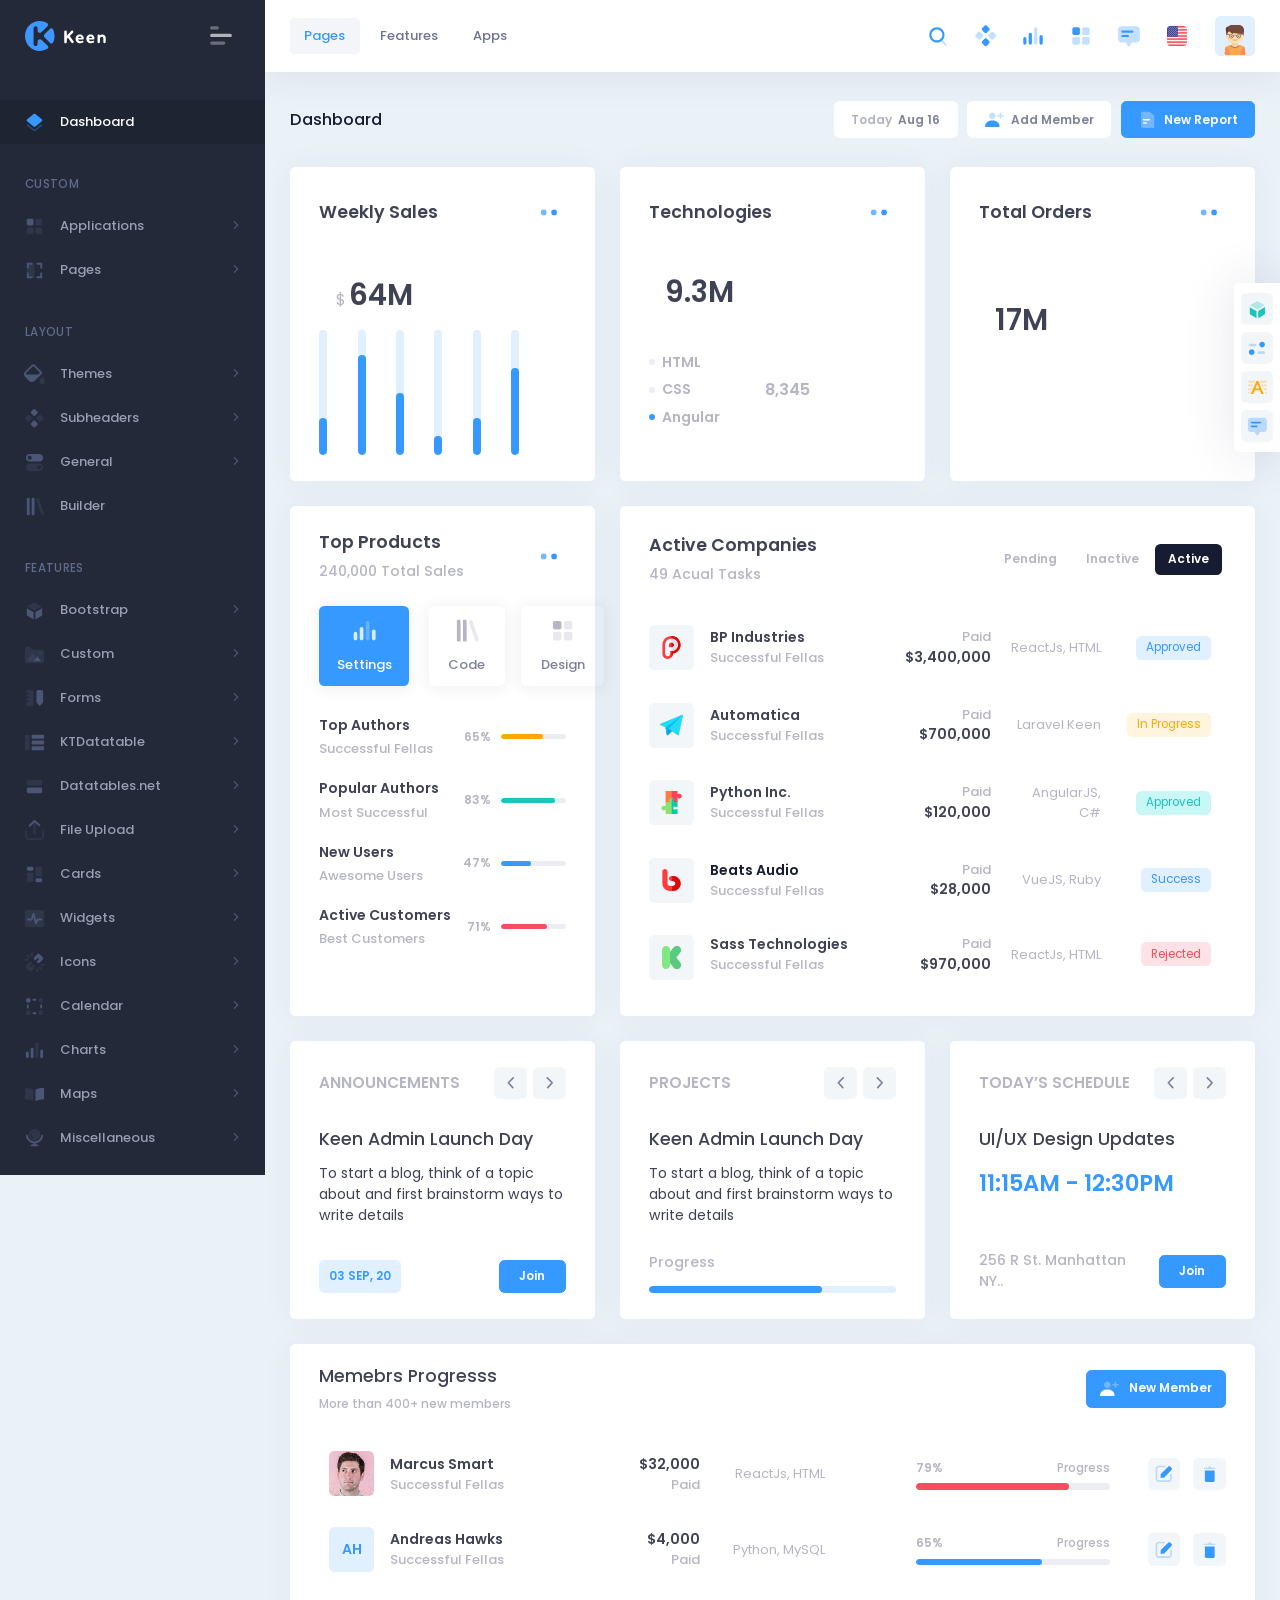
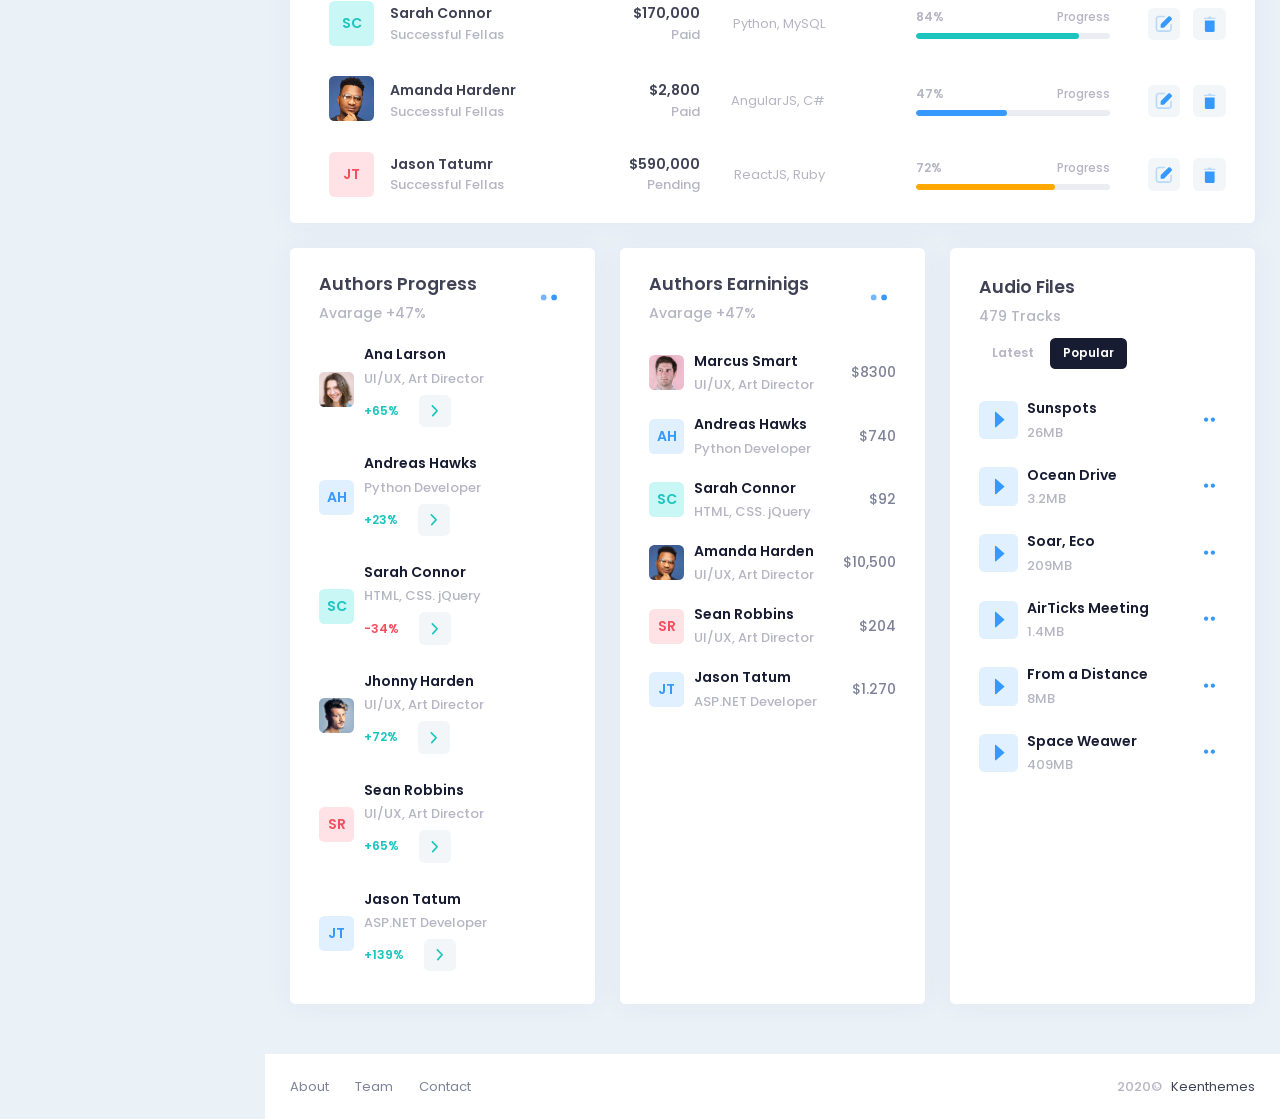
==== index.html @ 66266276 "Push all demo1 files" ====
<!DOCTYPE html>
<!--
Template Name: Keen - The Ultimate Bootstrap 4 HTML Admin Dashboard Theme
Author: KeenThemes
Website: http://www.keenthemes.com/
Contact: support@keenthemes.com
Follow: www.twitter.com/keenthemes
Dribbble: www.dribbble.com/keenthemes
Like: www.facebook.com/keenthemes
Purchase: https://themes.getbootstrap.com/product/keen-the-ultimate-bootstrap-admin-theme/
Support: https://keenthemes.com/theme-support
License: You must have a valid license purchased only from themes.getbootstrap.com(the above link) in order to legally use the theme for your project.
-->
<html lang="en">
	<!--begin::Head-->
	<head><base href="">
		<meta charset="utf-8" />
		<title>Keen | Dashboard</title>
		<meta name="description" content="Updates and statistics" />
		<meta name="viewport" content="width=device-width, initial-scale=1, shrink-to-fit=no" />
		<!--begin::Fonts-->
		<link rel="stylesheet" href="https://fonts.googleapis.com/css?family=Poppins:300,400,500,600,700" />
		<!--end::Fonts-->
		<!--begin::Page Vendors Styles(used by this page)-->
		<link href="assets/plugins/custom/fullcalendar/fullcalendar.bundle.css" rel="stylesheet" type="text/css" />
		<!--end::Page Vendors Styles-->
		<!--begin::Global Theme Styles(used by all pages)-->
		<link href="assets/plugins/global/plugins.bundle.css" rel="stylesheet" type="text/css" />
		<link href="assets/plugins/custom/prismjs/prismjs.bundle.css" rel="stylesheet" type="text/css" />
		<link href="assets/css/style.bundle.css" rel="stylesheet" type="text/css" />
		<!--end::Global Theme Styles-->
		<!--begin::Layout Themes(used by all pages)-->
		<link href="assets/css/themes/layout/header/base/light.css" rel="stylesheet" type="text/css" />
		<link href="assets/css/themes/layout/header/menu/light.css" rel="stylesheet" type="text/css" />
		<link href="assets/css/themes/layout/brand/dark.css" rel="stylesheet" type="text/css" />
		<link href="assets/css/themes/layout/aside/dark.css" rel="stylesheet" type="text/css" />
		<!--end::Layout Themes-->
		<link rel="shortcut icon" href="assets/media/logos/favicon.ico" />
	</head>
	<!--end::Head-->
	<!--begin::Body-->
	<body id="kt_body" class="quick-panel-right demo-panel-right offcanvas-right header-fixed header-mobile-fixed subheader-enabled aside-enabled aside-fixed aside-minimize-hoverable page-loading">
		<!--begin::Main-->
		<!--begin::Header Mobile-->
		<div id="kt_header_mobile" class="header-mobile align-items-center header-mobile-fixed">
			<!--begin::Logo-->
			<a href="index.html">
				<img alt="Logo" src="assets/media/logos/logo-1.svg" />
			</a>
			<!--end::Logo-->
			<!--begin::Toolbar-->
			<div class="d-flex align-items-center">
				<!--begin::Aside Mobile Toggle-->
				<button class="btn p-0 burger-icon burger-icon-left" id="kt_aside_mobile_toggle">
					<span></span>
				</button>
				<!--end::Aside Mobile Toggle-->
				<!--begin::Header Menu Mobile Toggle-->
				<button class="btn p-0 burger-icon ml-5" id="kt_header_mobile_toggle">
					<span></span>
				</button>
				<!--end::Header Menu Mobile Toggle-->
				<!--begin::Topbar Mobile Toggle-->
				<button class="btn btn-hover-text-primary p-0 ml-3" id="kt_header_mobile_topbar_toggle">
					<span class="svg-icon svg-icon-xl">
						<!--begin::Svg Icon | path:assets/media/svg/icons/General/User.svg-->
						<svg xmlns="http://www.w3.org/2000/svg" xmlns:xlink="http://www.w3.org/1999/xlink" width="24px" height="24px" viewBox="0 0 24 24" version="1.1">
							<g stroke="none" stroke-width="1" fill="none" fill-rule="evenodd">
								<polygon points="0 0 24 0 24 24 0 24" />
								<path d="M12,11 C9.790861,11 8,9.209139 8,7 C8,4.790861 9.790861,3 12,3 C14.209139,3 16,4.790861 16,7 C16,9.209139 14.209139,11 12,11 Z" fill="#000000" fill-rule="nonzero" opacity="0.3" />
								<path d="M3.00065168,20.1992055 C3.38825852,15.4265159 7.26191235,13 11.9833413,13 C16.7712164,13 20.7048837,15.2931929 20.9979143,20.2 C21.0095879,20.3954741 20.9979143,21 20.2466999,21 C16.541124,21 11.0347247,21 3.72750223,21 C3.47671215,21 2.97953825,20.45918 3.00065168,20.1992055 Z" fill="#000000" fill-rule="nonzero" />
							</g>
						</svg>
						<!--end::Svg Icon-->
					</span>
				</button>
				<!--end::Topbar Mobile Toggle-->
			</div>
			<!--end::Toolbar-->
		</div>
		<!--end::Header Mobile-->
		<div class="d-flex flex-column flex-root">
			<!--begin::Page-->
			<div class="d-flex flex-row flex-column-fluid page">
				<!--begin::Aside-->
				<div class="aside aside-left aside-fixed d-flex flex-column flex-row-auto" id="kt_aside">
					<!--begin::Brand-->
					<div class="brand flex-column-auto" id="kt_brand">
						<!--begin::Logo-->
						<a href="index.html" class="brand-logo">
							<img alt="Logo" src="assets/media/logos/logo-1.svg" class="h-30px" />
						</a>
						<!--end::Logo-->
						<!--begin::Toggle-->
						<button class="brand-toggle btn btn-sm px-0" id="kt_aside_toggle">
							<span class="svg-icon svg-icon svg-icon-xl">
								<!--begin::Svg Icon | path:assets/media/svg/icons/Text/Toggle-Right.svg-->
								<svg xmlns="http://www.w3.org/2000/svg" xmlns:xlink="http://www.w3.org/1999/xlink" width="24px" height="24px" viewBox="0 0 24 24" version="1.1">
									<g stroke="none" stroke-width="1" fill="none" fill-rule="evenodd">
										<rect x="0" y="0" width="24" height="24" />
										<path fill-rule="evenodd" clip-rule="evenodd" d="M22 11.5C22 12.3284 21.3284 13 20.5 13H3.5C2.6716 13 2 12.3284 2 11.5C2 10.6716 2.6716 10 3.5 10H20.5C21.3284 10 22 10.6716 22 11.5Z" fill="black" />
										<path opacity="0.5" fill-rule="evenodd" clip-rule="evenodd" d="M14.5 20C15.3284 20 16 19.3284 16 18.5C16 17.6716 15.3284 17 14.5 17H3.5C2.6716 17 2 17.6716 2 18.5C2 19.3284 2.6716 20 3.5 20H14.5ZM8.5 6C9.3284 6 10 5.32843 10 4.5C10 3.67157 9.3284 3 8.5 3H3.5C2.6716 3 2 3.67157 2 4.5C2 5.32843 2.6716 6 3.5 6H8.5Z" fill="black" />
									</g>
								</svg>
								<!--end::Svg Icon-->
							</span>
						</button>
						<!--end::Toolbar-->
					</div>
					<!--end::Brand-->
					<!--begin::Aside Menu-->
					<div class="aside-menu-wrapper flex-column-fluid" id="kt_aside_menu_wrapper">
						<!--begin::Menu Container-->
						<div id="kt_aside_menu" class="aside-menu my-4" data-menu-vertical="1" data-menu-scroll="1" data-menu-dropdown-timeout="500">
							<!--begin::Menu Nav-->
							<ul class="menu-nav">
								<li class="menu-item menu-item-active" aria-haspopup="true">
									<a href="index.html" class="menu-link">
										<span class="svg-icon menu-icon">
											<!--begin::Svg Icon | path:assets/media/svg/icons/Design/Layers.svg-->
											<svg xmlns="http://www.w3.org/2000/svg" xmlns:xlink="http://www.w3.org/1999/xlink" width="24px" height="24px" viewBox="0 0 24 24" version="1.1">
												<g stroke="none" stroke-width="1" fill="none" fill-rule="evenodd">
													<polygon points="0 0 24 0 24 24 0 24" />
													<path d="M12.9336061,16.072447 L19.36,10.9564761 L19.5181585,10.8312381 C20.1676248,10.3169571 20.2772143,9.3735535 19.7629333,8.72408713 C19.6917232,8.63415859 19.6104327,8.55269514 19.5206557,8.48129411 L12.9336854,3.24257445 C12.3871201,2.80788259 11.6128799,2.80788259 11.0663146,3.24257445 L4.47482784,8.48488609 C3.82645598,9.00054628 3.71887192,9.94418071 4.23453211,10.5925526 C4.30500305,10.6811601 4.38527899,10.7615046 4.47382636,10.8320511 L4.63,10.9564761 L11.0659024,16.0730648 C11.6126744,16.5077525 12.3871218,16.5074963 12.9336061,16.072447 Z" fill="#000000" fill-rule="nonzero" />
													<path d="M11.0563554,18.6706981 L5.33593024,14.122919 C4.94553994,13.8125559 4.37746707,13.8774308 4.06710397,14.2678211 C4.06471678,14.2708238 4.06234874,14.2738418 4.06,14.2768747 L4.06,14.2768747 C3.75257288,14.6738539 3.82516916,15.244888 4.22214834,15.5523151 C4.22358765,15.5534297 4.2250303,15.55454 4.22647627,15.555646 L11.0872776,20.8031356 C11.6250734,21.2144692 12.371757,21.2145375 12.909628,20.8033023 L19.7677785,15.559828 C20.1693192,15.2528257 20.2459576,14.6784381 19.9389553,14.2768974 C19.9376429,14.2751809 19.9363245,14.2734691 19.935,14.2717619 L19.935,14.2717619 C19.6266937,13.8743807 19.0546209,13.8021712 18.6572397,14.1104775 C18.654352,14.112718 18.6514778,14.1149757 18.6486172,14.1172508 L12.9235044,18.6705218 C12.377022,19.1051477 11.6029199,19.1052208 11.0563554,18.6706981 Z" fill="#000000" opacity="0.3" />
												</g>
											</svg>
											<!--end::Svg Icon-->
										</span>
										<span class="menu-text">Dashboard</span>
									</a>
								</li>
								<li class="menu-section">
									<h4 class="menu-text">Custom</h4>
									<i class="menu-icon ki ki-bold-more-hor icon-md"></i>
								</li>
								<li class="menu-item menu-item-submenu" aria-haspopup="true" data-menu-toggle="hover">
									<a href="javascript:;" class="menu-link menu-toggle">
										<span class="svg-icon menu-icon">
											<!--begin::Svg Icon | path:assets/media/svg/icons/Layout/Layout-4-blocks.svg-->
											<svg xmlns="http://www.w3.org/2000/svg" xmlns:xlink="http://www.w3.org/1999/xlink" width="24px" height="24px" viewBox="0 0 24 24" version="1.1">
												<g stroke="none" stroke-width="1" fill="none" fill-rule="evenodd">
													<rect x="0" y="0" width="24" height="24" />
													<rect fill="#000000" x="4" y="4" width="7" height="7" rx="1.5" />
													<path d="M5.5,13 L9.5,13 C10.3284271,13 11,13.6715729 11,14.5 L11,18.5 C11,19.3284271 10.3284271,20 9.5,20 L5.5,20 C4.67157288,20 4,19.3284271 4,18.5 L4,14.5 C4,13.6715729 4.67157288,13 5.5,13 Z M14.5,4 L18.5,4 C19.3284271,4 20,4.67157288 20,5.5 L20,9.5 C20,10.3284271 19.3284271,11 18.5,11 L14.5,11 C13.6715729,11 13,10.3284271 13,9.5 L13,5.5 C13,4.67157288 13.6715729,4 14.5,4 Z M14.5,13 L18.5,13 C19.3284271,13 20,13.6715729 20,14.5 L20,18.5 C20,19.3284271 19.3284271,20 18.5,20 L14.5,20 C13.6715729,20 13,19.3284271 13,18.5 L13,14.5 C13,13.6715729 13.6715729,13 14.5,13 Z" fill="#000000" opacity="0.3" />
												</g>
											</svg>
											<!--end::Svg Icon-->
										</span>
										<span class="menu-text">Applications</span>
										<i class="menu-arrow"></i>
									</a>
									<div class="menu-submenu">
										<i class="menu-arrow"></i>
										<ul class="menu-subnav">
											<li class="menu-item menu-item-parent" aria-haspopup="true">
												<span class="menu-link">
													<span class="menu-text">Applications</span>
												</span>
											</li>
											<li class="menu-item menu-item-submenu" aria-haspopup="true" data-menu-toggle="hover">
												<a href="javascript:;" class="menu-link menu-toggle">
													<i class="menu-bullet menu-bullet-line">
														<span></span>
													</i>
													<span class="menu-text">Users</span>
													<span class="menu-label">
														<span class="label label-rounded label-primary">6</span>
													</span>
													<i class="menu-arrow"></i>
												</a>
												<div class="menu-submenu">
													<i class="menu-arrow"></i>
													<ul class="menu-subnav">
														<li class="menu-item" aria-haspopup="true">
															<a href="custom/apps/user/list-default.html" class="menu-link">
																<i class="menu-bullet menu-bullet-dot">
																	<span></span>
																</i>
																<span class="menu-text">List - Default</span>
															</a>
														</li>
														<li class="menu-item" aria-haspopup="true">
															<a href="custom/apps/user/list-datatable.html" class="menu-link">
																<i class="menu-bullet menu-bullet-dot">
																	<span></span>
																</i>
																<span class="menu-text">List - Datatable</span>
															</a>
														</li>
														<li class="menu-item" aria-haspopup="true">
															<a href="custom/apps/user/list-columns-1.html" class="menu-link">
																<i class="menu-bullet menu-bullet-dot">
																	<span></span>
																</i>
																<span class="menu-text">List - Columns 1</span>
															</a>
														</li>
														<li class="menu-item" aria-haspopup="true">
															<a href="custom/apps/user/list-columns-2.html" class="menu-link">
																<i class="menu-bullet menu-bullet-dot">
																	<span></span>
																</i>
																<span class="menu-text">List - Columns 2</span>
															</a>
														</li>
														<li class="menu-item" aria-haspopup="true">
															<a href="custom/apps/user/add-user.html" class="menu-link">
																<i class="menu-bullet menu-bullet-dot">
																	<span></span>
																</i>
																<span class="menu-text">Add User</span>
															</a>
														</li>
														<li class="menu-item" aria-haspopup="true">
															<a href="custom/apps/user/edit-user.html" class="menu-link">
																<i class="menu-bullet menu-bullet-dot">
																	<span></span>
																</i>
																<span class="menu-text">Edit User</span>
															</a>
														</li>
													</ul>
												</div>
											</li>
											<li class="menu-item menu-item-submenu" aria-haspopup="true" data-menu-toggle="hover">
												<a href="javascript:;" class="menu-link menu-toggle">
													<i class="menu-bullet menu-bullet-line">
														<span></span>
													</i>
													<span class="menu-text">Profile</span>
													<i class="menu-arrow"></i>
												</a>
												<div class="menu-submenu">
													<i class="menu-arrow"></i>
													<ul class="menu-subnav">
														<li class="menu-item menu-item-submenu" aria-haspopup="true" data-menu-toggle="hover">
															<a href="javascript:;" class="menu-link menu-toggle">
																<i class="menu-bullet menu-bullet-dot">
																	<span></span>
																</i>
																<span class="menu-text">Profile 1</span>
																<i class="menu-arrow"></i>
															</a>
															<div class="menu-submenu">
																<i class="menu-arrow"></i>
																<ul class="menu-subnav">
																	<li class="menu-item" aria-haspopup="true">
																		<a href="custom/apps/profile/profile-1/overview.html" class="menu-link">
																			<i class="menu-bullet menu-bullet-line">
																				<span></span>
																			</i>
																			<span class="menu-text">Overview</span>
																		</a>
																	</li>
																	<li class="menu-item" aria-haspopup="true">
																		<a href="custom/apps/profile/profile-1/personal-information.html" class="menu-link">
																			<i class="menu-bullet menu-bullet-line">
																				<span></span>
																			</i>
																			<span class="menu-text">Personal Information</span>
																		</a>
																	</li>
																	<li class="menu-item" aria-haspopup="true">
																		<a href="custom/apps/profile/profile-1/account-information.html" class="menu-link">
																			<i class="menu-bullet menu-bullet-line">
																				<span></span>
																			</i>
																			<span class="menu-text">Account Information</span>
																		</a>
																	</li>
																	<li class="menu-item" aria-haspopup="true">
																		<a href="custom/apps/profile/profile-1/change-password.html" class="menu-link">
																			<i class="menu-bullet menu-bullet-line">
																				<span></span>
																			</i>
																			<span class="menu-text">Change Password</span>
																		</a>
																	</li>
																	<li class="menu-item" aria-haspopup="true">
																		<a href="custom/apps/profile/profile-1/email-settings.html" class="menu-link">
																			<i class="menu-bullet menu-bullet-line">
																				<span></span>
																			</i>
																			<span class="menu-text">Email Settings</span>
																		</a>
																	</li>
																</ul>
															</div>
														</li>
														<li class="menu-item" aria-haspopup="true">
															<a href="custom/apps/profile/profile-2.html" class="menu-link">
																<i class="menu-bullet menu-bullet-dot">
																	<span></span>
																</i>
																<span class="menu-text">Profile 2</span>
															</a>
														</li>
														<li class="menu-item" aria-haspopup="true">
															<a href="custom/apps/profile/profile-3.html" class="menu-link">
																<i class="menu-bullet menu-bullet-dot">
																	<span></span>
																</i>
																<span class="menu-text">Profile 3</span>
															</a>
														</li>
														<li class="menu-item" aria-haspopup="true">
															<a href="custom/apps/profile/profile-4.html" class="menu-link">
																<i class="menu-bullet menu-bullet-dot">
																	<span></span>
																</i>
																<span class="menu-text">Profile 4</span>
															</a>
														</li>
													</ul>
												</div>
											</li>
											<li class="menu-item" aria-haspopup="true">
												<a href="custom/apps/inbox.html" class="menu-link">
													<i class="menu-bullet menu-bullet-line">
														<span></span>
													</i>
													<span class="menu-text">Inbox</span>
													<span class="menu-label">
														<span class="label label-danger label-inline">new</span>
													</span>
												</a>
											</li>
										</ul>
									</div>
								</li>
								<li class="menu-item menu-item-submenu" aria-haspopup="true" data-menu-toggle="hover">
									<a href="javascript:;" class="menu-link menu-toggle">
										<span class="svg-icon menu-icon">
											<!--begin::Svg Icon | path:assets/media/svg/icons/Shopping/Barcode-read.svg-->
											<svg xmlns="http://www.w3.org/2000/svg" xmlns:xlink="http://www.w3.org/1999/xlink" width="24px" height="24px" viewBox="0 0 24 24" version="1.1">
												<g stroke="none" stroke-width="1" fill="none" fill-rule="evenodd">
													<rect x="0" y="0" width="24" height="24" />
													<rect fill="#000000" opacity="0.3" x="4" y="4" width="8" height="16" />
													<path d="M6,18 L9,18 C9.66666667,18.1143819 10,18.4477153 10,19 C10,19.5522847 9.66666667,19.8856181 9,20 L4,20 L4,15 C4,14.3333333 4.33333333,14 5,14 C5.66666667,14 6,14.3333333 6,15 L6,18 Z M18,18 L18,15 C18.1143819,14.3333333 18.4477153,14 19,14 C19.5522847,14 19.8856181,14.3333333 20,15 L20,20 L15,20 C14.3333333,20 14,19.6666667 14,19 C14,18.3333333 14.3333333,18 15,18 L18,18 Z M18,6 L15,6 C14.3333333,5.88561808 14,5.55228475 14,5 C14,4.44771525 14.3333333,4.11438192 15,4 L20,4 L20,9 C20,9.66666667 19.6666667,10 19,10 C18.3333333,10 18,9.66666667 18,9 L18,6 Z M6,6 L6,9 C5.88561808,9.66666667 5.55228475,10 5,10 C4.44771525,10 4.11438192,9.66666667 4,9 L4,4 L9,4 C9.66666667,4 10,4.33333333 10,5 C10,5.66666667 9.66666667,6 9,6 L6,6 Z" fill="#000000" fill-rule="nonzero" />
												</g>
											</svg>
											<!--end::Svg Icon-->
										</span>
										<span class="menu-text">Pages</span>
										<i class="menu-arrow"></i>
									</a>
									<div class="menu-submenu">
										<i class="menu-arrow"></i>
										<ul class="menu-subnav">
											<li class="menu-item menu-item-parent" aria-haspopup="true">
												<span class="menu-link">
													<span class="menu-text">Pages</span>
												</span>
											</li>
											<li class="menu-item menu-item-submenu" aria-haspopup="true" data-menu-toggle="hover">
												<a href="javascript:;" class="menu-link menu-toggle">
													<i class="menu-bullet menu-bullet-dot">
														<span></span>
													</i>
													<span class="menu-text">Login</span>
													<i class="menu-arrow"></i>
												</a>
												<div class="menu-submenu">
													<i class="menu-arrow"></i>
													<ul class="menu-subnav">
														<li class="menu-item" aria-haspopup="true">
															<a href="custom/pages/login/login-1.html" class="menu-link">
																<i class="menu-bullet menu-bullet-dot">
																	<span></span>
																</i>
																<span class="menu-text">Login 1</span>
															</a>
														</li>
														<li class="menu-item" aria-haspopup="true">
															<a href="custom/pages/login/login-2.html" class="menu-link">
																<i class="menu-bullet menu-bullet-dot">
																	<span></span>
																</i>
																<span class="menu-text">Login 2</span>
															</a>
														</li>
														<li class="menu-item menu-item-submenu" aria-haspopup="true" data-menu-toggle="hover">
															<a href="javascript:;" class="menu-link menu-toggle">
																<i class="menu-bullet menu-bullet-dot">
																	<span></span>
																</i>
																<span class="menu-text">Login 3</span>
																<span class="menu-label">
																	<span class="label label-inline label-info">Wizard</span>
																</span>
																<i class="menu-arrow"></i>
															</a>
															<div class="menu-submenu">
																<i class="menu-arrow"></i>
																<ul class="menu-subnav">
																	<li class="menu-item" aria-haspopup="true">
																		<a href="custom/pages/login/login-3/signup.html" class="menu-link">
																			<i class="menu-bullet menu-bullet-dot">
																				<span></span>
																			</i>
																			<span class="menu-text">Sign Up</span>
																		</a>
																	</li>
																	<li class="menu-item" aria-haspopup="true">
																		<a href="custom/pages/login/login-3/signin.html" class="menu-link">
																			<i class="menu-bullet menu-bullet-dot">
																				<span></span>
																			</i>
																			<span class="menu-text">Sign In</span>
																		</a>
																	</li>
																	<li class="menu-item" aria-haspopup="true">
																		<a href="custom/pages/login/login-3/forgot.html" class="menu-link">
																			<i class="menu-bullet menu-bullet-dot">
																				<span></span>
																			</i>
																			<span class="menu-text">Forgot Password</span>
																		</a>
																	</li>
																</ul>
															</div>
														</li>
													</ul>
												</div>
											</li>
											<li class="menu-item menu-item-submenu" aria-haspopup="true" data-menu-toggle="hover">
												<a href="javascript:;" class="menu-link menu-toggle">
													<i class="menu-bullet menu-bullet-dot">
														<span></span>
													</i>
													<span class="menu-text">Wizard</span>
													<i class="menu-arrow"></i>
												</a>
												<div class="menu-submenu">
													<i class="menu-arrow"></i>
													<ul class="menu-subnav">
														<li class="menu-item" aria-haspopup="true">
															<a href="custom/pages/wizard/wizard-1.html" class="menu-link">
																<i class="menu-bullet menu-bullet-dot">
																	<span></span>
																</i>
																<span class="menu-text">Wizard 1</span>
															</a>
														</li>
														<li class="menu-item" aria-haspopup="true">
															<a href="custom/pages/wizard/wizard-2.html" class="menu-link">
																<i class="menu-bullet menu-bullet-dot">
																	<span></span>
																</i>
																<span class="menu-text">Wizard 2</span>
															</a>
														</li>
														<li class="menu-item" aria-haspopup="true">
															<a href="custom/pages/wizard/wizard-3.html" class="menu-link">
																<i class="menu-bullet menu-bullet-dot">
																	<span></span>
																</i>
																<span class="menu-text">Wizard 3</span>
															</a>
														</li>
														<li class="menu-item" aria-haspopup="true">
															<a href="custom/pages/wizard/wizard-4.html" class="menu-link">
																<i class="menu-bullet menu-bullet-dot">
																	<span></span>
																</i>
																<span class="menu-text">Wizard 4</span>
															</a>
														</li>
														<li class="menu-item" aria-haspopup="true">
															<a href="custom/pages/wizard/wizard-5.html" class="menu-link">
																<i class="menu-bullet menu-bullet-dot">
																	<span></span>
																</i>
																<span class="menu-text">Wizard 5</span>
															</a>
														</li>
													</ul>
												</div>
											</li>
											<li class="menu-item menu-item-submenu" aria-haspopup="true" data-menu-toggle="hover">
												<a href="javascript:;" class="menu-link menu-toggle">
													<i class="menu-bullet menu-bullet-dot">
														<span></span>
													</i>
													<span class="menu-text">Pricing Tables</span>
													<i class="menu-arrow"></i>
												</a>
												<div class="menu-submenu">
													<i class="menu-arrow"></i>
													<ul class="menu-subnav">
														<li class="menu-item" aria-haspopup="true">
															<a href="custom/pages/pricing/pricing-1.html" class="menu-link">
																<i class="menu-bullet menu-bullet-dot">
																	<span></span>
																</i>
																<span class="menu-text">Pricing Tables 1</span>
															</a>
														</li>
														<li class="menu-item" aria-haspopup="true">
															<a href="custom/pages/pricing/pricing-2.html" class="menu-link">
																<i class="menu-bullet menu-bullet-dot">
																	<span></span>
																</i>
																<span class="menu-text">Pricing Tables 2</span>
															</a>
														</li>
													</ul>
												</div>
											</li>
											<li class="menu-item menu-item-submenu" aria-haspopup="true" data-menu-toggle="hover">
												<a href="javascript:;" class="menu-link menu-toggle">
													<i class="menu-bullet menu-bullet-dot">
														<span></span>
													</i>
													<span class="menu-text">Invoices</span>
													<i class="menu-arrow"></i>
												</a>
												<div class="menu-submenu">
													<i class="menu-arrow"></i>
													<ul class="menu-subnav">
														<li class="menu-item" aria-haspopup="true">
															<a href="custom/pages/invoices/invoice-1.html" class="menu-link">
																<i class="menu-bullet menu-bullet-dot">
																	<span></span>
																</i>
																<span class="menu-text">Invoice 1</span>
															</a>
														</li>
														<li class="menu-item" aria-haspopup="true">
															<a href="custom/pages/invoices/invoice-2.html" class="menu-link">
																<i class="menu-bullet menu-bullet-dot">
																	<span></span>
																</i>
																<span class="menu-text">Invoice 2</span>
															</a>
														</li>
													</ul>
												</div>
											</li>
											<li class="menu-item menu-item-submenu" aria-haspopup="true" data-menu-toggle="hover">
												<a href="javascript:;" class="menu-link menu-toggle">
													<i class="menu-bullet menu-bullet-dot">
														<span></span>
													</i>
													<span class="menu-text">Error</span>
													<i class="menu-arrow"></i>
												</a>
												<div class="menu-submenu">
													<i class="menu-arrow"></i>
													<ul class="menu-subnav">
														<li class="menu-item" aria-haspopup="true">
															<a href="custom/pages/error/error-1.html" class="menu-link">
																<i class="menu-bullet menu-bullet-dot">
																	<span></span>
																</i>
																<span class="menu-text">Error 1</span>
															</a>
														</li>
														<li class="menu-item" aria-haspopup="true">
															<a href="custom/pages/error/error-2.html" class="menu-link">
																<i class="menu-bullet menu-bullet-dot">
																	<span></span>
																</i>
																<span class="menu-text">Error 2</span>
															</a>
														</li>
														<li class="menu-item" aria-haspopup="true">
															<a href="custom/pages/error/error-3.html" class="menu-link">
																<i class="menu-bullet menu-bullet-dot">
																	<span></span>
																</i>
																<span class="menu-text">Error 3</span>
															</a>
														</li>
														<li class="menu-item" aria-haspopup="true">
															<a href="custom/pages/error/error-4.html" class="menu-link">
																<i class="menu-bullet menu-bullet-dot">
																	<span></span>
																</i>
																<span class="menu-text">Error 4</span>
															</a>
														</li>
													</ul>
												</div>
											</li>
										</ul>
									</div>
								</li>
								<li class="menu-section">
									<h4 class="menu-text">Layout</h4>
									<i class="menu-icon ki ki-bold-more-hor icon-md"></i>
								</li>
								<li class="menu-item menu-item-submenu" aria-haspopup="true" data-menu-toggle="hover">
									<a href="javascript:;" class="menu-link menu-toggle">
										<span class="svg-icon menu-icon">
											<!--begin::Svg Icon | path:assets/media/svg/icons/Design/Bucket.svg-->
											<svg xmlns="http://www.w3.org/2000/svg" xmlns:xlink="http://www.w3.org/1999/xlink" width="24px" height="24px" viewBox="0 0 24 24" version="1.1">
												<g stroke="none" stroke-width="1" fill="none" fill-rule="evenodd">
													<rect x="0" y="0" width="24" height="24" />
													<path d="M5,5 L5,15 C5,15.5948613 5.25970314,16.1290656 5.6719139,16.4954176 C5.71978107,16.5379595 5.76682388,16.5788906 5.81365532,16.6178662 C5.82524933,16.6294602 15,7.45470952 15,7.45470952 C15,6.9962515 15,6.17801499 15,5 L5,5 Z M5,3 L15,3 C16.1045695,3 17,3.8954305 17,5 L17,15 C17,17.209139 15.209139,19 13,19 L7,19 C4.790861,19 3,17.209139 3,15 L3,5 C3,3.8954305 3.8954305,3 5,3 Z" fill="#000000" fill-rule="nonzero" transform="translate(10.000000, 11.000000) rotate(-315.000000) translate(-10.000000, -11.000000)" />
													<path d="M20,22 C21.6568542,22 23,20.6568542 23,19 C23,17.8954305 22,16.2287638 20,14 C18,16.2287638 17,17.8954305 17,19 C17,20.6568542 18.3431458,22 20,22 Z" fill="#000000" opacity="0.3" />
												</g>
											</svg>
											<!--end::Svg Icon-->
										</span>
										<span class="menu-text">Themes</span>
										<i class="menu-arrow"></i>
									</a>
									<div class="menu-submenu">
										<i class="menu-arrow"></i>
										<ul class="menu-subnav">
											<li class="menu-item menu-item-parent" aria-haspopup="true">
												<span class="menu-link">
													<span class="menu-text">Themes</span>
												</span>
											</li>
											<li class="menu-item" aria-haspopup="true">
												<a href="layout/themes/aside-light.html" class="menu-link">
													<i class="menu-bullet menu-bullet-dot">
														<span></span>
													</i>
													<span class="menu-text">Light Aside</span>
												</a>
											</li>
											<li class="menu-item" aria-haspopup="true">
												<a href="layout/themes/header-dark.html" class="menu-link">
													<i class="menu-bullet menu-bullet-dot">
														<span></span>
													</i>
													<span class="menu-text">Dark Header</span>
												</a>
											</li>
										</ul>
									</div>
								</li>
								<li class="menu-item menu-item-submenu" aria-haspopup="true" data-menu-toggle="hover">
									<a href="javascript:;" class="menu-link menu-toggle">
										<span class="svg-icon menu-icon">
											<!--begin::Svg Icon | path:assets/media/svg/icons/Code/Compiling.svg-->
											<svg xmlns="http://www.w3.org/2000/svg" xmlns:xlink="http://www.w3.org/1999/xlink" width="24px" height="24px" viewBox="0 0 24 24" version="1.1">
												<g stroke="none" stroke-width="1" fill="none" fill-rule="evenodd">
													<rect x="0" y="0" width="24" height="24" />
													<path d="M2.56066017,10.6819805 L4.68198052,8.56066017 C5.26776695,7.97487373 6.21751442,7.97487373 6.80330086,8.56066017 L8.9246212,10.6819805 C9.51040764,11.267767 9.51040764,12.2175144 8.9246212,12.8033009 L6.80330086,14.9246212 C6.21751442,15.5104076 5.26776695,15.5104076 4.68198052,14.9246212 L2.56066017,12.8033009 C1.97487373,12.2175144 1.97487373,11.267767 2.56066017,10.6819805 Z M14.5606602,10.6819805 L16.6819805,8.56066017 C17.267767,7.97487373 18.2175144,7.97487373 18.8033009,8.56066017 L20.9246212,10.6819805 C21.5104076,11.267767 21.5104076,12.2175144 20.9246212,12.8033009 L18.8033009,14.9246212 C18.2175144,15.5104076 17.267767,15.5104076 16.6819805,14.9246212 L14.5606602,12.8033009 C13.9748737,12.2175144 13.9748737,11.267767 14.5606602,10.6819805 Z" fill="#000000" opacity="0.3" />
													<path d="M8.56066017,16.6819805 L10.6819805,14.5606602 C11.267767,13.9748737 12.2175144,13.9748737 12.8033009,14.5606602 L14.9246212,16.6819805 C15.5104076,17.267767 15.5104076,18.2175144 14.9246212,18.8033009 L12.8033009,20.9246212 C12.2175144,21.5104076 11.267767,21.5104076 10.6819805,20.9246212 L8.56066017,18.8033009 C7.97487373,18.2175144 7.97487373,17.267767 8.56066017,16.6819805 Z M8.56066017,4.68198052 L10.6819805,2.56066017 C11.267767,1.97487373 12.2175144,1.97487373 12.8033009,2.56066017 L14.9246212,4.68198052 C15.5104076,5.26776695 15.5104076,6.21751442 14.9246212,6.80330086 L12.8033009,8.9246212 C12.2175144,9.51040764 11.267767,9.51040764 10.6819805,8.9246212 L8.56066017,6.80330086 C7.97487373,6.21751442 7.97487373,5.26776695 8.56066017,4.68198052 Z" fill="#000000" />
												</g>
											</svg>
											<!--end::Svg Icon-->
										</span>
										<span class="menu-text">Subheaders</span>
										<i class="menu-arrow"></i>
									</a>
									<div class="menu-submenu">
										<i class="menu-arrow"></i>
										<ul class="menu-subnav">
											<li class="menu-item menu-item-parent" aria-haspopup="true">
												<span class="menu-link">
													<span class="menu-text">Subheaders</span>
												</span>
											</li>
											<li class="menu-item" aria-haspopup="true">
												<a href="layout/subheader/general.html" class="menu-link">
													<i class="menu-bullet menu-bullet-dot">
														<span></span>
													</i>
													<span class="menu-text">General</span>
												</a>
											</li>
											<li class="menu-item" aria-haspopup="true">
												<a href="layout/subheader/toolbar.html" class="menu-link">
													<i class="menu-bullet menu-bullet-dot">
														<span></span>
													</i>
													<span class="menu-text">Toolbar</span>
												</a>
											</li>
											<li class="menu-item" aria-haspopup="true">
												<a href="layout/subheader/actions.html" class="menu-link">
													<i class="menu-bullet menu-bullet-dot">
														<span></span>
													</i>
													<span class="menu-text">Actions</span>
												</a>
											</li>
											<li class="menu-item" aria-haspopup="true">
												<a href="layout/subheader/crud.html" class="menu-link">
													<i class="menu-bullet menu-bullet-dot">
														<span></span>
													</i>
													<span class="menu-text">CRUD</span>
												</a>
											</li>
											<li class="menu-item" aria-haspopup="true">
												<a href="layout/subheader/none.html" class="menu-link">
													<i class="menu-bullet menu-bullet-dot">
														<span></span>
													</i>
													<span class="menu-text">None</span>
												</a>
											</li>
										</ul>
									</div>
								</li>
								<li class="menu-item menu-item-submenu" aria-haspopup="true" data-menu-toggle="hover">
									<a href="javascript:;" class="menu-link menu-toggle">
										<span class="svg-icon menu-icon">
											<!--begin::Svg Icon | path:assets/media/svg/icons/General/Settings-1.svg-->
											<svg xmlns="http://www.w3.org/2000/svg" xmlns:xlink="http://www.w3.org/1999/xlink" width="24px" height="24px" viewBox="0 0 24 24" version="1.1">
												<g stroke="none" stroke-width="1" fill="none" fill-rule="evenodd">
													<rect x="0" y="0" width="24" height="24" />
													<path d="M7,3 L17,3 C19.209139,3 21,4.790861 21,7 C21,9.209139 19.209139,11 17,11 L7,11 C4.790861,11 3,9.209139 3,7 C3,4.790861 4.790861,3 7,3 Z M7,9 C8.1045695,9 9,8.1045695 9,7 C9,5.8954305 8.1045695,5 7,5 C5.8954305,5 5,5.8954305 5,7 C5,8.1045695 5.8954305,9 7,9 Z" fill="#000000" />
													<path d="M7,13 L17,13 C19.209139,13 21,14.790861 21,17 C21,19.209139 19.209139,21 17,21 L7,21 C4.790861,21 3,19.209139 3,17 C3,14.790861 4.790861,13 7,13 Z M17,19 C18.1045695,19 19,18.1045695 19,17 C19,15.8954305 18.1045695,15 17,15 C15.8954305,15 15,15.8954305 15,17 C15,18.1045695 15.8954305,19 17,19 Z" fill="#000000" opacity="0.3" />
												</g>
											</svg>
											<!--end::Svg Icon-->
										</span>
										<span class="menu-text">General</span>
										<i class="menu-arrow"></i>
									</a>
									<div class="menu-submenu">
										<i class="menu-arrow"></i>
										<ul class="menu-subnav">
											<li class="menu-item menu-item-parent" aria-haspopup="true">
												<span class="menu-link">
													<span class="menu-text">General</span>
												</span>
											</li>
											<li class="menu-item" aria-haspopup="true">
												<a href="layout/general/sidebar.html" class="menu-link">
													<i class="menu-bullet menu-bullet-dot">
														<span></span>
													</i>
													<span class="menu-text">Sidebar</span>
												</a>
											</li>
											<li class="menu-item" aria-haspopup="true">
												<a href="layout/general/expanded-sidebar.html" class="menu-link">
													<i class="menu-bullet menu-bullet-dot">
														<span></span>
													</i>
													<span class="menu-text">Expanded Sidebar</span>
												</a>
											</li>
											<li class="menu-item" aria-haspopup="true">
												<a href="layout/general/fluid-content.html" class="menu-link">
													<i class="menu-bullet menu-bullet-dot">
														<span></span>
													</i>
													<span class="menu-text">Fluid Content</span>
												</a>
											</li>
											<li class="menu-item" aria-haspopup="true">
												<a href="layout/general/minimized-aside.html" class="menu-link">
													<i class="menu-bullet menu-bullet-dot">
														<span></span>
													</i>
													<span class="menu-text">Minimized Aside</span>
												</a>
											</li>
											<li class="menu-item" aria-haspopup="true">
												<a href="layout/general/no-aside.html" class="menu-link">
													<i class="menu-bullet menu-bullet-dot">
														<span></span>
													</i>
													<span class="menu-text">No Aside</span>
												</a>
											</li>
											<li class="menu-item" aria-haspopup="true">
												<a href="layout/general/empty-page.html" class="menu-link">
													<i class="menu-bullet menu-bullet-dot">
														<span></span>
													</i>
													<span class="menu-text">Empty Page</span>
												</a>
											</li>
											<li class="menu-item" aria-haspopup="true">
												<a href="layout/general/fixed-footer.html" class="menu-link">
													<i class="menu-bullet menu-bullet-dot">
														<span></span>
													</i>
													<span class="menu-text">Fixed Footer</span>
												</a>
											</li>
											<li class="menu-item" aria-haspopup="true">
												<a href="layout/general/no-header-menu.html" class="menu-link">
													<i class="menu-bullet menu-bullet-dot">
														<span></span>
													</i>
													<span class="menu-text">No Header Menu</span>
												</a>
											</li>
										</ul>
									</div>
								</li>
								<li class="menu-item" aria-haspopup="true">
									<a target="_blank" href="https://preview.keenthemes.com/keen/demo1/builder.html" class="menu-link">
										<span class="svg-icon menu-icon">
											<!--begin::Svg Icon | path:assets/media/svg/icons/Home/Library.svg-->
											<svg xmlns="http://www.w3.org/2000/svg" xmlns:xlink="http://www.w3.org/1999/xlink" width="24px" height="24px" viewBox="0 0 24 24" version="1.1">
												<g stroke="none" stroke-width="1" fill="none" fill-rule="evenodd">
													<rect x="0" y="0" width="24" height="24" />
													<path d="M5,3 L6,3 C6.55228475,3 7,3.44771525 7,4 L7,20 C7,20.5522847 6.55228475,21 6,21 L5,21 C4.44771525,21 4,20.5522847 4,20 L4,4 C4,3.44771525 4.44771525,3 5,3 Z M10,3 L11,3 C11.5522847,3 12,3.44771525 12,4 L12,20 C12,20.5522847 11.5522847,21 11,21 L10,21 C9.44771525,21 9,20.5522847 9,20 L9,4 C9,3.44771525 9.44771525,3 10,3 Z" fill="#000000" />
													<rect fill="#000000" opacity="0.3" transform="translate(17.825568, 11.945519) rotate(-19.000000) translate(-17.825568, -11.945519)" x="16.3255682" y="2.94551858" width="3" height="18" rx="1" />
												</g>
											</svg>
											<!--end::Svg Icon-->
										</span>
										<span class="menu-text">Builder</span>
									</a>
								</li>
								<li class="menu-section">
									<h4 class="menu-text">features</h4>
									<i class="menu-icon ki ki-bold-more-hor icon-md"></i>
								</li>
								<li class="menu-item menu-item-submenu" aria-haspopup="true" data-menu-toggle="hover">
									<a href="javascript:;" class="menu-link menu-toggle">
										<span class="svg-icon menu-icon">
											<!--begin::Svg Icon | path:assets/media/svg/icons/Shopping/Box2.svg-->
											<svg xmlns="http://www.w3.org/2000/svg" xmlns:xlink="http://www.w3.org/1999/xlink" width="24px" height="24px" viewBox="0 0 24 24" version="1.1">
												<g stroke="none" stroke-width="1" fill="none" fill-rule="evenodd">
													<rect x="0" y="0" width="24" height="24" />
													<path d="M4,9.67471899 L10.880262,13.6470401 C10.9543486,13.689814 11.0320333,13.7207107 11.1111111,13.740321 L11.1111111,21.4444444 L4.49070127,17.526473 C4.18655139,17.3464765 4,17.0193034 4,16.6658832 L4,9.67471899 Z M20,9.56911707 L20,16.6658832 C20,17.0193034 19.8134486,17.3464765 19.5092987,17.526473 L12.8888889,21.4444444 L12.8888889,13.6728275 C12.9050191,13.6647696 12.9210067,13.6561758 12.9368301,13.6470401 L20,9.56911707 Z" fill="#000000" />
													<path d="M4.21611835,7.74669402 C4.30015839,7.64056877 4.40623188,7.55087574 4.5299008,7.48500698 L11.5299008,3.75665466 C11.8237589,3.60013944 12.1762411,3.60013944 12.4700992,3.75665466 L19.4700992,7.48500698 C19.5654307,7.53578262 19.6503066,7.60071528 19.7226939,7.67641889 L12.0479413,12.1074394 C11.9974761,12.1365754 11.9509488,12.1699127 11.9085461,12.2067543 C11.8661433,12.1699127 11.819616,12.1365754 11.7691509,12.1074394 L4.21611835,7.74669402 Z" fill="#000000" opacity="0.3" />
												</g>
											</svg>
											<!--end::Svg Icon-->
										</span>
										<span class="menu-text">Bootstrap</span>
										<i class="menu-arrow"></i>
									</a>
									<div class="menu-submenu">
										<i class="menu-arrow"></i>
										<ul class="menu-subnav">
											<li class="menu-item menu-item-parent" aria-haspopup="true">
												<span class="menu-link">
													<span class="menu-text">Bootstrap</span>
												</span>
											</li>
											<li class="menu-item" aria-haspopup="true">
												<a href="features/bootstrap/typography.html" class="menu-link">
													<i class="menu-bullet menu-bullet-dot">
														<span></span>
													</i>
													<span class="menu-text">Typography</span>
												</a>
											</li>
											<li class="menu-item" aria-haspopup="true">
												<a href="features/bootstrap/buttons.html" class="menu-link">
													<i class="menu-bullet menu-bullet-dot">
														<span></span>
													</i>
													<span class="menu-text">Buttons</span>
												</a>
											</li>
											<li class="menu-item" aria-haspopup="true">
												<a href="features/bootstrap/button-group.html" class="menu-link">
													<i class="menu-bullet menu-bullet-dot">
														<span></span>
													</i>
													<span class="menu-text">Button Group</span>
												</a>
											</li>
											<li class="menu-item" aria-haspopup="true">
												<a href="features/bootstrap/dropdown.html" class="menu-link">
													<i class="menu-bullet menu-bullet-dot">
														<span></span>
													</i>
													<span class="menu-text">Dropdown</span>
												</a>
											</li>
											<li class="menu-item" aria-haspopup="true">
												<a href="features/bootstrap/navs.html" class="menu-link">
													<i class="menu-bullet menu-bullet-dot">
														<span></span>
													</i>
													<span class="menu-text">Navs</span>
												</a>
											</li>
											<li class="menu-item" aria-haspopup="true">
												<a href="features/bootstrap/tables.html" class="menu-link">
													<i class="menu-bullet menu-bullet-dot">
														<span></span>
													</i>
													<span class="menu-text">Tables</span>
												</a>
											</li>
											<li class="menu-item" aria-haspopup="true">
												<a href="features/bootstrap/progress.html" class="menu-link">
													<i class="menu-bullet menu-bullet-dot">
														<span></span>
													</i>
													<span class="menu-text">Progress</span>
												</a>
											</li>
											<li class="menu-item" aria-haspopup="true">
												<a href="features/bootstrap/modal.html" class="menu-link">
													<i class="menu-bullet menu-bullet-dot">
														<span></span>
													</i>
													<span class="menu-text">Modal</span>
												</a>
											</li>
											<li class="menu-item" aria-haspopup="true">
												<a href="features/bootstrap/alerts.html" class="menu-link">
													<i class="menu-bullet menu-bullet-dot">
														<span></span>
													</i>
													<span class="menu-text">Alerts</span>
												</a>
											</li>
											<li class="menu-item" aria-haspopup="true">
												<a href="features/bootstrap/popover.html" class="menu-link">
													<i class="menu-bullet menu-bullet-dot">
														<span></span>
													</i>
													<span class="menu-text">Popover</span>
												</a>
											</li>
											<li class="menu-item" aria-haspopup="true">
												<a href="features/bootstrap/tooltip.html" class="menu-link">
													<i class="menu-bullet menu-bullet-dot">
														<span></span>
													</i>
													<span class="menu-text">Tooltip</span>
												</a>
											</li>
										</ul>
									</div>
								</li>
								<li class="menu-item menu-item-submenu" aria-haspopup="true" data-menu-toggle="hover">
									<a href="javascript:;" class="menu-link menu-toggle">
										<span class="svg-icon menu-icon">
											<!--begin::Svg Icon | path:assets/media/svg/icons/Files/Pictures1.svg-->
											<svg xmlns="http://www.w3.org/2000/svg" xmlns:xlink="http://www.w3.org/1999/xlink" width="24px" height="24px" viewBox="0 0 24 24" version="1.1">
												<g stroke="none" stroke-width="1" fill="none" fill-rule="evenodd">
													<rect x="0" y="0" width="24" height="24" />
													<path d="M3.5,21 L20.5,21 C21.3284271,21 22,20.3284271 22,19.5 L22,8.5 C22,7.67157288 21.3284271,7 20.5,7 L10,7 L7.43933983,4.43933983 C7.15803526,4.15803526 6.77650439,4 6.37867966,4 L3.5,4 C2.67157288,4 2,4.67157288 2,5.5 L2,19.5 C2,20.3284271 2.67157288,21 3.5,21 Z" fill="#000000" opacity="0.3" />
													<polygon fill="#000000" opacity="0.3" points="4 19 10 11 16 19" />
													<polygon fill="#000000" points="11 19 15 14 19 19" />
													<path d="M18,12 C18.8284271,12 19.5,11.3284271 19.5,10.5 C19.5,9.67157288 18.8284271,9 18,9 C17.1715729,9 16.5,9.67157288 16.5,10.5 C16.5,11.3284271 17.1715729,12 18,12 Z" fill="#000000" opacity="0.3" />
												</g>
											</svg>
											<!--end::Svg Icon-->
										</span>
										<span class="menu-text">Custom</span>
										<i class="menu-arrow"></i>
									</a>
									<div class="menu-submenu">
										<i class="menu-arrow"></i>
										<ul class="menu-subnav">
											<li class="menu-item menu-item-parent" aria-haspopup="true">
												<span class="menu-link">
													<span class="menu-text">Custom</span>
												</span>
											</li>
											<li class="menu-item" aria-haspopup="true">
												<a href="features/custom/utilities.html" class="menu-link">
													<i class="menu-bullet menu-bullet-dot">
														<span></span>
													</i>
													<span class="menu-text">Utilities</span>
												</a>
											</li>
											<li class="menu-item" aria-haspopup="true">
												<a href="features/custom/label.html" class="menu-link">
													<i class="menu-bullet menu-bullet-dot">
														<span></span>
													</i>
													<span class="menu-text">Labels</span>
												</a>
											</li>
											<li class="menu-item" aria-haspopup="true">
												<a href="features/custom/pulse.html" class="menu-link">
													<i class="menu-bullet menu-bullet-dot">
														<span></span>
													</i>
													<span class="menu-text">Pulse</span>
												</a>
											</li>
											<li class="menu-item" aria-haspopup="true">
												<a href="features/custom/line-tabs.html" class="menu-link">
													<i class="menu-bullet menu-bullet-dot">
														<span></span>
													</i>
													<span class="menu-text">Line Tabs</span>
												</a>
											</li>
											<li class="menu-item" aria-haspopup="true">
												<a href="features/custom/advance-navs.html" class="menu-link">
													<i class="menu-bullet menu-bullet-dot">
														<span></span>
													</i>
													<span class="menu-text">Advance Navs</span>
												</a>
											</li>
											<li class="menu-item" aria-haspopup="true">
												<a href="features/custom/timeline.html" class="menu-link">
													<i class="menu-bullet menu-bullet-dot">
														<span></span>
													</i>
													<span class="menu-text">Timeline</span>
												</a>
											</li>
											<li class="menu-item" aria-haspopup="true">
												<a href="features/custom/pagination.html" class="menu-link">
													<i class="menu-bullet menu-bullet-dot">
														<span></span>
													</i>
													<span class="menu-text">Pagination</span>
												</a>
											</li>
											<li class="menu-item" aria-haspopup="true">
												<a href="features/custom/symbol.html" class="menu-link">
													<i class="menu-bullet menu-bullet-dot">
														<span></span>
													</i>
													<span class="menu-text">Symbol</span>
												</a>
											</li>
											<li class="menu-item" aria-haspopup="true">
												<a href="features/custom/overlay.html" class="menu-link">
													<i class="menu-bullet menu-bullet-dot">
														<span></span>
													</i>
													<span class="menu-text">Overlay</span>
												</a>
											</li>
											<li class="menu-item" aria-haspopup="true">
												<a href="features/custom/spinners.html" class="menu-link">
													<i class="menu-bullet menu-bullet-dot">
														<span></span>
													</i>
													<span class="menu-text">Spinners</span>
												</a>
											</li>
											<li class="menu-item" aria-haspopup="true">
												<a href="features/custom/iconbox.html" class="menu-link">
													<i class="menu-bullet menu-bullet-dot">
														<span></span>
													</i>
													<span class="menu-text">Iconbox</span>
												</a>
											</li>
											<li class="menu-item" aria-haspopup="true">
												<a href="features/custom/callout.html" class="menu-link">
													<i class="menu-bullet menu-bullet-dot">
														<span></span>
													</i>
													<span class="menu-text">Callout</span>
												</a>
											</li>
											<li class="menu-item" aria-haspopup="true">
												<a href="features/custom/ribbons.html" class="menu-link">
													<i class="menu-bullet menu-bullet-dot">
														<span></span>
													</i>
													<span class="menu-text">Ribbons</span>
												</a>
											</li>
											<li class="menu-item" aria-haspopup="true">
												<a href="features/custom/accordions.html" class="menu-link">
													<i class="menu-bullet menu-bullet-dot">
														<span></span>
													</i>
													<span class="menu-text">Accordions</span>
												</a>
											</li>
										</ul>
									</div>
								</li>
								<li class="menu-item menu-item-submenu" aria-haspopup="true" data-menu-toggle="hover">
									<a href="javascript:;" class="menu-link menu-toggle">
										<span class="svg-icon menu-icon">
											<!--begin::Svg Icon | path:assets/media/svg/icons/Design/PenAndRuller.svg-->
											<svg xmlns="http://www.w3.org/2000/svg" xmlns:xlink="http://www.w3.org/1999/xlink" width="24px" height="24px" viewBox="0 0 24 24" version="1.1">
												<g stroke="none" stroke-width="1" fill="none" fill-rule="evenodd">
													<rect x="0" y="0" width="24" height="24" />
													<path d="M3,16 L5,16 C5.55228475,16 6,15.5522847 6,15 C6,14.4477153 5.55228475,14 5,14 L3,14 L3,12 L5,12 C5.55228475,12 6,11.5522847 6,11 C6,10.4477153 5.55228475,10 5,10 L3,10 L3,8 L5,8 C5.55228475,8 6,7.55228475 6,7 C6,6.44771525 5.55228475,6 5,6 L3,6 L3,4 C3,3.44771525 3.44771525,3 4,3 L10,3 C10.5522847,3 11,3.44771525 11,4 L11,19 C11,19.5522847 10.5522847,20 10,20 L4,20 C3.44771525,20 3,19.5522847 3,19 L3,16 Z" fill="#000000" opacity="0.3" />
													<path d="M16,3 L19,3 C20.1045695,3 21,3.8954305 21,5 L21,15.2485298 C21,15.7329761 20.8241635,16.200956 20.5051534,16.565539 L17.8762883,19.5699562 C17.6944473,19.7777745 17.378566,19.7988332 17.1707477,19.6169922 C17.1540423,19.602375 17.1383289,19.5866616 17.1237117,19.5699562 L14.4948466,16.565539 C14.1758365,16.200956 14,15.7329761 14,15.2485298 L14,5 C14,3.8954305 14.8954305,3 16,3 Z" fill="#000000" />
												</g>
											</svg>
											<!--end::Svg Icon-->
										</span>
										<span class="menu-text">Forms</span>
										<i class="menu-arrow"></i>
									</a>
									<div class="menu-submenu">
										<i class="menu-arrow"></i>
										<ul class="menu-subnav">
											<li class="menu-item menu-item-parent" aria-haspopup="true">
												<span class="menu-link">
													<span class="menu-text">Forms</span>
												</span>
											</li>
											<li class="menu-item menu-item-submenu" aria-haspopup="true" data-menu-toggle="hover">
												<a href="javascript:;" class="menu-link menu-toggle">
													<i class="menu-bullet menu-bullet-dot">
														<span></span>
													</i>
													<span class="menu-text">Form Controls</span>
													<i class="menu-arrow"></i>
												</a>
												<div class="menu-submenu">
													<i class="menu-arrow"></i>
													<ul class="menu-subnav">
														<li class="menu-item" aria-haspopup="true">
															<a href="features/forms/controls/base.html" class="menu-link">
																<i class="menu-bullet menu-bullet-dot">
																	<span></span>
																</i>
																<span class="menu-text">Base Inputs</span>
															</a>
														</li>
														<li class="menu-item" aria-haspopup="true">
															<a href="features/forms/controls/input-group.html" class="menu-link">
																<i class="menu-bullet menu-bullet-dot">
																	<span></span>
																</i>
																<span class="menu-text">Input Groups</span>
															</a>
														</li>
														<li class="menu-item" aria-haspopup="true">
															<a href="features/forms/controls/checkbox.html" class="menu-link">
																<i class="menu-bullet menu-bullet-dot">
																	<span></span>
																</i>
																<span class="menu-text">Checkbox</span>
															</a>
														</li>
														<li class="menu-item" aria-haspopup="true">
															<a href="features/forms/controls/radio.html" class="menu-link">
																<i class="menu-bullet menu-bullet-dot">
																	<span></span>
																</i>
																<span class="menu-text">Radio</span>
															</a>
														</li>
														<li class="menu-item" aria-haspopup="true">
															<a href="features/forms/controls/switch.html" class="menu-link">
																<i class="menu-bullet menu-bullet-dot">
																	<span></span>
																</i>
																<span class="menu-text">Switch</span>
															</a>
														</li>
														<li class="menu-item" aria-haspopup="true">
															<a href="features/forms/controls/option.html" class="menu-link">
																<i class="menu-bullet menu-bullet-dot">
																	<span></span>
																</i>
																<span class="menu-text">Mega Options</span>
															</a>
														</li>
													</ul>
												</div>
											</li>
											<li class="menu-item menu-item-submenu" aria-haspopup="true" data-menu-toggle="hover">
												<a href="javascript:;" class="menu-link menu-toggle">
													<i class="menu-bullet menu-bullet-dot">
														<span></span>
													</i>
													<span class="menu-text">Form Widgets</span>
													<i class="menu-arrow"></i>
												</a>
												<div class="menu-submenu">
													<i class="menu-arrow"></i>
													<ul class="menu-subnav">
														<li class="menu-item" aria-haspopup="true">
															<a href="features/forms/widgets/bootstrap-datetimepicker.html" class="menu-link">
																<i class="menu-bullet menu-bullet-dot">
																	<span></span>
																</i>
																<span class="menu-text">Datetimepicker</span>
															</a>
														</li>
														<li class="menu-item" aria-haspopup="true">
															<a href="features/forms/widgets/bootstrap-datepicker.html" class="menu-link">
																<i class="menu-bullet menu-bullet-dot">
																	<span></span>
																</i>
																<span class="menu-text">Datepicker</span>
															</a>
														</li>
														<li class="menu-item" aria-haspopup="true">
															<a href="features/forms/widgets/bootstrap-timepicker.html" class="menu-link">
																<i class="menu-bullet menu-bullet-dot">
																	<span></span>
																</i>
																<span class="menu-text">Timepicker</span>
															</a>
														</li>
														<li class="menu-item" aria-haspopup="true">
															<a href="features/forms/widgets/bootstrap-daterangepicker.html" class="menu-link">
																<i class="menu-bullet menu-bullet-dot">
																	<span></span>
																</i>
																<span class="menu-text">Daterangepicker</span>
															</a>
														</li>
														<li class="menu-item" aria-haspopup="true">
															<a href="features/forms/widgets/tagify.html" class="menu-link">
																<i class="menu-bullet menu-bullet-dot">
																	<span></span>
																</i>
																<span class="menu-text">Tagify</span>
															</a>
														</li>
														<li class="menu-item" aria-haspopup="true">
															<a href="features/forms/widgets/bootstrap-touchspin.html" class="menu-link">
																<i class="menu-bullet menu-bullet-dot">
																	<span></span>
																</i>
																<span class="menu-text">Touchspin</span>
															</a>
														</li>
														<li class="menu-item" aria-haspopup="true">
															<a href="features/forms/widgets/bootstrap-maxlength.html" class="menu-link">
																<i class="menu-bullet menu-bullet-dot">
																	<span></span>
																</i>
																<span class="menu-text">Maxlength</span>
															</a>
														</li>
														<li class="menu-item" aria-haspopup="true">
															<a href="features/forms/widgets/bootstrap-switch.html" class="menu-link">
																<i class="menu-bullet menu-bullet-dot">
																	<span></span>
																</i>
																<span class="menu-text">Switch</span>
															</a>
														</li>
														<li class="menu-item" aria-haspopup="true">
															<a href="features/forms/widgets/bootstrap-multipleselectsplitter.html" class="menu-link">
																<i class="menu-bullet menu-bullet-dot">
																	<span></span>
																</i>
																<span class="menu-text">Multiple Select Splitter</span>
															</a>
														</li>
														<li class="menu-item" aria-haspopup="true">
															<a href="features/forms/widgets/bootstrap-select.html" class="menu-link">
																<i class="menu-bullet menu-bullet-dot">
																	<span></span>
																</i>
																<span class="menu-text">Bootstrap Select</span>
															</a>
														</li>
														<li class="menu-item" aria-haspopup="true">
															<a href="features/forms/widgets/select2.html" class="menu-link">
																<i class="menu-bullet menu-bullet-dot">
																	<span></span>
																</i>
																<span class="menu-text">Select2</span>
															</a>
														</li>
														<li class="menu-item" aria-haspopup="true">
															<a href="features/forms/widgets/typeahead.html" class="menu-link">
																<i class="menu-bullet menu-bullet-dot">
																	<span></span>
																</i>
																<span class="menu-text">Typeahead</span>
															</a>
														</li>
														<li class="menu-item" aria-haspopup="true">
															<a href="features/forms/widgets/nouislider.html" class="menu-link">
																<i class="menu-bullet menu-bullet-dot">
																	<span></span>
																</i>
																<span class="menu-text">noUiSlider</span>
															</a>
														</li>
														<li class="menu-item" aria-haspopup="true">
															<a href="features/forms/widgets/form-repeater.html" class="menu-link">
																<i class="menu-bullet menu-bullet-dot">
																	<span></span>
																</i>
																<span class="menu-text">Form Repeater</span>
															</a>
														</li>
														<li class="menu-item" aria-haspopup="true">
															<a href="features/forms/widgets/ion-range-slider.html" class="menu-link">
																<i class="menu-bullet menu-bullet-dot">
																	<span></span>
																</i>
																<span class="menu-text">Ion Range Slider</span>
															</a>
														</li>
														<li class="menu-item" aria-haspopup="true">
															<a href="features/forms/widgets/input-mask.html" class="menu-link">
																<i class="menu-bullet menu-bullet-dot">
																	<span></span>
																</i>
																<span class="menu-text">Input Masks</span>
															</a>
														</li>
														<li class="menu-item" aria-haspopup="true">
															<a href="features/forms/widgets/jquery-mask.html" class="menu-link">
																<i class="menu-bullet menu-bullet-dot">
																	<span></span>
																</i>
																<span class="menu-text">jQuery Mask</span>
															</a>
														</li>
														<li class="menu-item" aria-haspopup="true">
															<a href="features/forms/widgets/autosize.html" class="menu-link">
																<i class="menu-bullet menu-bullet-dot">
																	<span></span>
																</i>
																<span class="menu-text">Autosize</span>
															</a>
														</li>
														<li class="menu-item" aria-haspopup="true">
															<a href="features/forms/widgets/clipboard.html" class="menu-link">
																<i class="menu-bullet menu-bullet-dot">
																	<span></span>
																</i>
																<span class="menu-text">Clipboard</span>
															</a>
														</li>
														<li class="menu-item" aria-haspopup="true">
															<a href="features/forms/widgets/recaptcha.html" class="menu-link">
																<i class="menu-bullet menu-bullet-dot">
																	<span></span>
																</i>
																<span class="menu-text">Google reCaptcha</span>
															</a>
														</li>
													</ul>
												</div>
											</li>
											<li class="menu-item menu-item-submenu" aria-haspopup="true" data-menu-toggle="hover">
												<a href="javascript:;" class="menu-link menu-toggle">
													<i class="menu-bullet menu-bullet-dot">
														<span></span>
													</i>
													<span class="menu-text">Form Text Editors</span>
													<i class="menu-arrow"></i>
												</a>
												<div class="menu-submenu">
													<i class="menu-arrow"></i>
													<ul class="menu-subnav">
														<li class="menu-item" aria-haspopup="true">
															<a href="features/forms/editors/tinymce.html" class="menu-link">
																<i class="menu-bullet menu-bullet-dot">
																	<span></span>
																</i>
																<span class="menu-text">TinyMCE</span>
															</a>
														</li>
														<li class="menu-item menu-item-submenu" aria-haspopup="true" data-menu-toggle="hover">
															<a href="javascript:;" class="menu-link menu-toggle">
																<i class="menu-bullet menu-bullet-dot">
																	<span></span>
																</i>
																<span class="menu-text">CKEditor</span>
																<i class="menu-arrow"></i>
															</a>
															<div class="menu-submenu">
																<i class="menu-arrow"></i>
																<ul class="menu-subnav">
																	<li class="menu-item" aria-haspopup="true">
																		<a href="features/forms/editors/ckeditor-classic.html" class="menu-link">
																			<i class="menu-bullet menu-bullet-line">
																				<span></span>
																			</i>
																			<span class="menu-text">CKEditor Classic</span>
																		</a>
																	</li>
																	<li class="menu-item" aria-haspopup="true">
																		<a href="features/forms/editors/ckeditor-inline.html" class="menu-link">
																			<i class="menu-bullet menu-bullet-line">
																				<span></span>
																			</i>
																			<span class="menu-text">CKEditor Inline</span>
																		</a>
																	</li>
																	<li class="menu-item" aria-haspopup="true">
																		<a href="features/forms/editors/ckeditor-balloon.html" class="menu-link">
																			<i class="menu-bullet menu-bullet-line">
																				<span></span>
																			</i>
																			<span class="menu-text">CKEditor Balloon</span>
																		</a>
																	</li>
																	<li class="menu-item" aria-haspopup="true">
																		<a href="features/forms/editors/ckeditor-balloon-block.html" class="menu-link">
																			<i class="menu-bullet menu-bullet-line">
																				<span></span>
																			</i>
																			<span class="menu-text">CKEditor Balloon Block</span>
																		</a>
																	</li>
																	<li class="menu-item" aria-haspopup="true">
																		<a href="features/forms/editors/ckeditor-document.html" class="menu-link">
																			<i class="menu-bullet menu-bullet-line">
																				<span></span>
																			</i>
																			<span class="menu-text">CKEditor Document</span>
																		</a>
																	</li>
																</ul>
															</div>
														</li>
														<li class="menu-item" aria-haspopup="true">
															<a href="features/forms/editors/quill.html" class="menu-link">
																<i class="menu-bullet menu-bullet-dot">
																	<span></span>
																</i>
																<span class="menu-text">Quill Text Editor</span>
															</a>
														</li>
														<li class="menu-item" aria-haspopup="true">
															<a href="features/forms/editors/summernote.html" class="menu-link">
																<i class="menu-bullet menu-bullet-dot">
																	<span></span>
																</i>
																<span class="menu-text">Summernote WYSIWYG</span>
															</a>
														</li>
														<li class="menu-item" aria-haspopup="true">
															<a href="features/forms/editors/bootstrap-markdown.html" class="menu-link">
																<i class="menu-bullet menu-bullet-dot">
																	<span></span>
																</i>
																<span class="menu-text">Markdown Editor</span>
															</a>
														</li>
													</ul>
												</div>
											</li>
											<li class="menu-item menu-item-submenu" aria-haspopup="true" data-menu-toggle="hover">
												<a href="javascript:;" class="menu-link menu-toggle">
													<i class="menu-bullet menu-bullet-dot">
														<span></span>
													</i>
													<span class="menu-text">Form Layouts</span>
													<i class="menu-arrow"></i>
												</a>
												<div class="menu-submenu">
													<i class="menu-arrow"></i>
													<ul class="menu-subnav">
														<li class="menu-item" aria-haspopup="true">
															<a href="features/forms/layouts/default-forms.html" class="menu-link">
																<i class="menu-bullet menu-bullet-dot">
																	<span></span>
																</i>
																<span class="menu-text">Default Forms</span>
															</a>
														</li>
														<li class="menu-item" aria-haspopup="true">
															<a href="features/forms/layouts/multi-column-forms.html" class="menu-link">
																<i class="menu-bullet menu-bullet-dot">
																	<span></span>
																</i>
																<span class="menu-text">Multi Column Forms</span>
															</a>
														</li>
														<li class="menu-item" aria-haspopup="true">
															<a href="features/forms/layouts/action-bars.html" class="menu-link">
																<i class="menu-bullet menu-bullet-dot">
																	<span></span>
																</i>
																<span class="menu-text">Basic Action Bars</span>
															</a>
														</li>
														<li class="menu-item" aria-haspopup="true">
															<a href="features/forms/layouts/sticky-action-bar.html" class="menu-link">
																<i class="menu-bullet menu-bullet-dot">
																	<span></span>
																</i>
																<span class="menu-text">Sticky Action Bar</span>
															</a>
														</li>
													</ul>
												</div>
											</li>
											<li class="menu-item menu-item-submenu" aria-haspopup="true" data-menu-toggle="hover">
												<a href="javascript:;" class="menu-link menu-toggle">
													<i class="menu-bullet menu-bullet-dot">
														<span></span>
													</i>
													<span class="menu-text">Form Validation</span>
													<i class="menu-arrow"></i>
												</a>
												<div class="menu-submenu">
													<i class="menu-arrow"></i>
													<ul class="menu-subnav">
														<li class="menu-item" aria-haspopup="true">
															<a href="features/forms/validation/states.html" class="menu-link">
																<i class="menu-bullet menu-bullet-dot">
																	<span></span>
																</i>
																<span class="menu-text">Validation States</span>
															</a>
														</li>
														<li class="menu-item" aria-haspopup="true">
															<a href="features/forms/validation/form-controls.html" class="menu-link">
																<i class="menu-bullet menu-bullet-dot">
																	<span></span>
																</i>
																<span class="menu-text">Form Controls</span>
															</a>
														</li>
														<li class="menu-item" aria-haspopup="true">
															<a href="features/forms/validation/form-widgets.html" class="menu-link">
																<i class="menu-bullet menu-bullet-dot">
																	<span></span>
																</i>
																<span class="menu-text">Form Widgets</span>
															</a>
														</li>
													</ul>
												</div>
											</li>
										</ul>
									</div>
								</li>
								<li class="menu-item menu-item-submenu" aria-haspopup="true" data-menu-toggle="hover">
									<a href="javascript:;" class="menu-link menu-toggle">
										<span class="svg-icon menu-icon">
											<!--begin::Svg Icon | path:assets/media/svg/icons/Layout/Layout-left-panel-2.svg-->
											<svg xmlns="http://www.w3.org/2000/svg" xmlns:xlink="http://www.w3.org/1999/xlink" width="24px" height="24px" viewBox="0 0 24 24" version="1.1">
												<g stroke="none" stroke-width="1" fill="none" fill-rule="evenodd">
													<rect x="0" y="0" width="24" height="24" />
													<path d="M10,4 L21,4 C21.5522847,4 22,4.44771525 22,5 L22,7 C22,7.55228475 21.5522847,8 21,8 L10,8 C9.44771525,8 9,7.55228475 9,7 L9,5 C9,4.44771525 9.44771525,4 10,4 Z M10,10 L21,10 C21.5522847,10 22,10.4477153 22,11 L22,13 C22,13.5522847 21.5522847,14 21,14 L10,14 C9.44771525,14 9,13.5522847 9,13 L9,11 C9,10.4477153 9.44771525,10 10,10 Z M10,16 L21,16 C21.5522847,16 22,16.4477153 22,17 L22,19 C22,19.5522847 21.5522847,20 21,20 L10,20 C9.44771525,20 9,19.5522847 9,19 L9,17 C9,16.4477153 9.44771525,16 10,16 Z" fill="#000000" />
													<rect fill="#000000" opacity="0.3" x="2" y="4" width="5" height="16" rx="1" />
												</g>
											</svg>
											<!--end::Svg Icon-->
										</span>
										<span class="menu-text">KTDatatable</span>
										<i class="menu-arrow"></i>
									</a>
									<div class="menu-submenu">
										<i class="menu-arrow"></i>
										<ul class="menu-subnav">
											<li class="menu-item menu-item-parent" aria-haspopup="true">
												<span class="menu-link">
													<span class="menu-text">KTDatatable</span>
												</span>
											</li>
											<li class="menu-item menu-item-submenu" aria-haspopup="true" data-menu-toggle="hover">
												<a href="javascript:;" class="menu-link menu-toggle">
													<i class="menu-bullet menu-bullet-dot">
														<span></span>
													</i>
													<span class="menu-text">Base</span>
													<i class="menu-arrow"></i>
												</a>
												<div class="menu-submenu">
													<i class="menu-arrow"></i>
													<ul class="menu-subnav">
														<li class="menu-item" aria-haspopup="true">
															<a href="features/ktdatatable/base/data-local.html" class="menu-link">
																<i class="menu-bullet menu-bullet-dot">
																	<span></span>
																</i>
																<span class="menu-text">Local Data</span>
															</a>
														</li>
														<li class="menu-item" aria-haspopup="true">
															<a href="features/ktdatatable/base/data-json.html" class="menu-link">
																<i class="menu-bullet menu-bullet-dot">
																	<span></span>
																</i>
																<span class="menu-text">JSON Data</span>
															</a>
														</li>
														<li class="menu-item" aria-haspopup="true">
															<a href="features/ktdatatable/base/data-ajax.html" class="menu-link">
																<i class="menu-bullet menu-bullet-dot">
																	<span></span>
																</i>
																<span class="menu-text">Ajax Data</span>
															</a>
														</li>
														<li class="menu-item" aria-haspopup="true">
															<a href="features/ktdatatable/base/html-table.html" class="menu-link">
																<i class="menu-bullet menu-bullet-dot">
																	<span></span>
																</i>
																<span class="menu-text">HTML Table</span>
															</a>
														</li>
														<li class="menu-item" aria-haspopup="true">
															<a href="features/ktdatatable/base/local-sort.html" class="menu-link">
																<i class="menu-bullet menu-bullet-dot">
																	<span></span>
																</i>
																<span class="menu-text">Local Sort</span>
															</a>
														</li>
														<li class="menu-item" aria-haspopup="true">
															<a href="features/ktdatatable/base/translation.html" class="menu-link">
																<i class="menu-bullet menu-bullet-dot">
																	<span></span>
																</i>
																<span class="menu-text">Translation</span>
															</a>
														</li>
													</ul>
												</div>
											</li>
											<li class="menu-item menu-item-submenu" aria-haspopup="true" data-menu-toggle="hover">
												<a href="javascript:;" class="menu-link menu-toggle">
													<i class="menu-bullet menu-bullet-dot">
														<span></span>
													</i>
													<span class="menu-text">Advanced</span>
													<i class="menu-arrow"></i>
												</a>
												<div class="menu-submenu">
													<i class="menu-arrow"></i>
													<ul class="menu-subnav">
														<li class="menu-item" aria-haspopup="true">
															<a href="features/ktdatatable/advanced/record-selection.html" class="menu-link">
																<i class="menu-bullet menu-bullet-dot">
																	<span></span>
																</i>
																<span class="menu-text">Record Selection</span>
															</a>
														</li>
														<li class="menu-item" aria-haspopup="true">
															<a href="features/ktdatatable/advanced/row-details.html" class="menu-link">
																<i class="menu-bullet menu-bullet-dot">
																	<span></span>
																</i>
																<span class="menu-text">Row Details</span>
															</a>
														</li>
														<li class="menu-item" aria-haspopup="true">
															<a href="features/ktdatatable/advanced/modal.html" class="menu-link">
																<i class="menu-bullet menu-bullet-dot">
																	<span></span>
																</i>
																<span class="menu-text">Modal Examples</span>
															</a>
														</li>
														<li class="menu-item" aria-haspopup="true">
															<a href="features/ktdatatable/advanced/column-rendering.html" class="menu-link">
																<i class="menu-bullet menu-bullet-dot">
																	<span></span>
																</i>
																<span class="menu-text">Column Rendering</span>
															</a>
														</li>
														<li class="menu-item" aria-haspopup="true">
															<a href="features/ktdatatable/advanced/column-width.html" class="menu-link">
																<i class="menu-bullet menu-bullet-dot">
																	<span></span>
																</i>
																<span class="menu-text">Column Width</span>
															</a>
														</li>
														<li class="menu-item" aria-haspopup="true">
															<a href="features/ktdatatable/advanced/vertical.html" class="menu-link">
																<i class="menu-bullet menu-bullet-dot">
																	<span></span>
																</i>
																<span class="menu-text">Vertical Scrolling</span>
															</a>
														</li>
													</ul>
												</div>
											</li>
											<li class="menu-item menu-item-submenu" aria-haspopup="true" data-menu-toggle="hover">
												<a href="javascript:;" class="menu-link menu-toggle">
													<i class="menu-bullet menu-bullet-dot">
														<span></span>
													</i>
													<span class="menu-text">Child Datatables</span>
													<i class="menu-arrow"></i>
												</a>
												<div class="menu-submenu">
													<i class="menu-arrow"></i>
													<ul class="menu-subnav">
														<li class="menu-item" aria-haspopup="true">
															<a href="features/ktdatatable/child/data-local.html" class="menu-link">
																<i class="menu-bullet menu-bullet-dot">
																	<span></span>
																</i>
																<span class="menu-text">Local Data</span>
															</a>
														</li>
														<li class="menu-item" aria-haspopup="true">
															<a href="features/ktdatatable/child/data-ajax.html" class="menu-link">
																<i class="menu-bullet menu-bullet-dot">
																	<span></span>
																</i>
																<span class="menu-text">Remote Data</span>
															</a>
														</li>
													</ul>
												</div>
											</li>
											<li class="menu-item menu-item-submenu" aria-haspopup="true" data-menu-toggle="hover">
												<a href="javascript:;" class="menu-link menu-toggle">
													<i class="menu-bullet menu-bullet-dot">
														<span></span>
													</i>
													<span class="menu-text">API</span>
													<i class="menu-arrow"></i>
												</a>
												<div class="menu-submenu">
													<i class="menu-arrow"></i>
													<ul class="menu-subnav">
														<li class="menu-item" aria-haspopup="true">
															<a href="features/ktdatatable/api/methods.html" class="menu-link">
																<i class="menu-bullet menu-bullet-dot">
																	<span></span>
																</i>
																<span class="menu-text">API Methods</span>
															</a>
														</li>
														<li class="menu-item" aria-haspopup="true">
															<a href="features/ktdatatable/api/events.html" class="menu-link">
																<i class="menu-bullet menu-bullet-dot">
																	<span></span>
																</i>
																<span class="menu-text">Events</span>
															</a>
														</li>
													</ul>
												</div>
											</li>
										</ul>
									</div>
								</li>
								<li class="menu-item menu-item-submenu" aria-haspopup="true" data-menu-toggle="hover">
									<a href="javascript:;" class="menu-link menu-toggle">
										<span class="svg-icon menu-icon">
											<!--begin::Svg Icon | path:assets/media/svg/icons/Layout/Layout-horizontal.svg-->
											<svg xmlns="http://www.w3.org/2000/svg" xmlns:xlink="http://www.w3.org/1999/xlink" width="24px" height="24px" viewBox="0 0 24 24" version="1.1">
												<g stroke="none" stroke-width="1" fill="none" fill-rule="evenodd">
													<rect x="0" y="0" width="24" height="24" />
													<rect fill="#000000" opacity="0.3" x="4" y="5" width="16" height="6" rx="1.5" />
													<rect fill="#000000" x="4" y="13" width="16" height="6" rx="1.5" />
												</g>
											</svg>
											<!--end::Svg Icon-->
										</span>
										<span class="menu-text">Datatables.net</span>
										<i class="menu-arrow"></i>
									</a>
									<div class="menu-submenu">
										<i class="menu-arrow"></i>
										<ul class="menu-subnav">
											<li class="menu-item menu-item-parent" aria-haspopup="true">
												<span class="menu-link">
													<span class="menu-text">Datatables.net</span>
												</span>
											</li>
											<li class="menu-item menu-item-submenu" aria-haspopup="true" data-menu-toggle="hover">
												<a href="javascript:;" class="menu-link menu-toggle">
													<i class="menu-bullet menu-bullet-dot">
														<span></span>
													</i>
													<span class="menu-text">Basic</span>
													<i class="menu-arrow"></i>
												</a>
												<div class="menu-submenu">
													<i class="menu-arrow"></i>
													<ul class="menu-subnav">
														<li class="menu-item" aria-haspopup="true">
															<a href="features/datatables/basic/basic.html" class="menu-link">
																<i class="menu-bullet menu-bullet-dot">
																	<span></span>
																</i>
																<span class="menu-text">Basic Tables</span>
															</a>
														</li>
														<li class="menu-item" aria-haspopup="true">
															<a href="features/datatables/basic/scrollable.html" class="menu-link">
																<i class="menu-bullet menu-bullet-dot">
																	<span></span>
																</i>
																<span class="menu-text">Scrollable Tables</span>
															</a>
														</li>
														<li class="menu-item" aria-haspopup="true">
															<a href="features/datatables/basic/headers.html" class="menu-link">
																<i class="menu-bullet menu-bullet-dot">
																	<span></span>
																</i>
																<span class="menu-text">Complex Headers</span>
															</a>
														</li>
														<li class="menu-item" aria-haspopup="true">
															<a href="features/datatables/basic/paginations.html" class="menu-link">
																<i class="menu-bullet menu-bullet-dot">
																	<span></span>
																</i>
																<span class="menu-text">Pagination Options</span>
															</a>
														</li>
													</ul>
												</div>
											</li>
											<li class="menu-item menu-item-submenu" aria-haspopup="true" data-menu-toggle="hover">
												<a href="javascript:;" class="menu-link menu-toggle">
													<i class="menu-bullet menu-bullet-dot">
														<span></span>
													</i>
													<span class="menu-text">Advanced</span>
													<i class="menu-arrow"></i>
												</a>
												<div class="menu-submenu">
													<i class="menu-arrow"></i>
													<ul class="menu-subnav">
														<li class="menu-item" aria-haspopup="true">
															<a href="features/datatables/advanced/column-rendering.html" class="menu-link">
																<i class="menu-bullet menu-bullet-dot">
																	<span></span>
																</i>
																<span class="menu-text">Column Rendering</span>
															</a>
														</li>
														<li class="menu-item" aria-haspopup="true">
															<a href="features/datatables/advanced/multiple-controls.html" class="menu-link">
																<i class="menu-bullet menu-bullet-dot">
																	<span></span>
																</i>
																<span class="menu-text">Multiple Controls</span>
															</a>
														</li>
														<li class="menu-item" aria-haspopup="true">
															<a href="features/datatables/advanced/column-visibility.html" class="menu-link">
																<i class="menu-bullet menu-bullet-dot">
																	<span></span>
																</i>
																<span class="menu-text">Column Visibility</span>
															</a>
														</li>
														<li class="menu-item" aria-haspopup="true">
															<a href="features/datatables/advanced/row-callback.html" class="menu-link">
																<i class="menu-bullet menu-bullet-dot">
																	<span></span>
																</i>
																<span class="menu-text">Row Callback</span>
															</a>
														</li>
														<li class="menu-item" aria-haspopup="true">
															<a href="features/datatables/advanced/row-grouping.html" class="menu-link">
																<i class="menu-bullet menu-bullet-dot">
																	<span></span>
																</i>
																<span class="menu-text">Row Grouping</span>
															</a>
														</li>
														<li class="menu-item" aria-haspopup="true">
															<a href="features/datatables/advanced/footer-callback.html" class="menu-link">
																<i class="menu-bullet menu-bullet-dot">
																	<span></span>
																</i>
																<span class="menu-text">Footer Callback</span>
															</a>
														</li>
													</ul>
												</div>
											</li>
											<li class="menu-item menu-item-submenu" aria-haspopup="true" data-menu-toggle="hover">
												<a href="javascript:;" class="menu-link menu-toggle">
													<i class="menu-bullet menu-bullet-dot">
														<span></span>
													</i>
													<span class="menu-text">Data sources</span>
													<i class="menu-arrow"></i>
												</a>
												<div class="menu-submenu">
													<i class="menu-arrow"></i>
													<ul class="menu-subnav">
														<li class="menu-item" aria-haspopup="true">
															<a href="features/datatables/data-sources/html.html" class="menu-link">
																<i class="menu-bullet menu-bullet-dot">
																	<span></span>
																</i>
																<span class="menu-text">HTML</span>
															</a>
														</li>
														<li class="menu-item" aria-haspopup="true">
															<a href="features/datatables/data-sources/javascript.html" class="menu-link">
																<i class="menu-bullet menu-bullet-dot">
																	<span></span>
																</i>
																<span class="menu-text">Javascript</span>
															</a>
														</li>
														<li class="menu-item" aria-haspopup="true">
															<a href="features/datatables/data-sources/ajax-client-side.html" class="menu-link">
																<i class="menu-bullet menu-bullet-dot">
																	<span></span>
																</i>
																<span class="menu-text">Ajax Client-side</span>
															</a>
														</li>
														<li class="menu-item" aria-haspopup="true">
															<a href="features/datatables/data-sources/ajax-server-side.html" class="menu-link">
																<i class="menu-bullet menu-bullet-dot">
																	<span></span>
																</i>
																<span class="menu-text">Ajax Server-side</span>
															</a>
														</li>
													</ul>
												</div>
											</li>
											<li class="menu-item menu-item-submenu" aria-haspopup="true" data-menu-toggle="hover">
												<a href="javascript:;" class="menu-link menu-toggle">
													<i class="menu-bullet menu-bullet-dot">
														<span></span>
													</i>
													<span class="menu-text">Search Options</span>
													<i class="menu-arrow"></i>
												</a>
												<div class="menu-submenu">
													<i class="menu-arrow"></i>
													<ul class="menu-subnav">
														<li class="menu-item" aria-haspopup="true">
															<a href="features/datatables/search-options/column-search.html" class="menu-link">
																<i class="menu-bullet menu-bullet-dot">
																	<span></span>
																</i>
																<span class="menu-text">Column Search</span>
															</a>
														</li>
														<li class="menu-item" aria-haspopup="true">
															<a href="features/datatables/search-options/advanced-search.html" class="menu-link">
																<i class="menu-bullet menu-bullet-dot">
																	<span></span>
																</i>
																<span class="menu-text">Advanced Search</span>
															</a>
														</li>
													</ul>
												</div>
											</li>
											<li class="menu-item menu-item-submenu" aria-haspopup="true" data-menu-toggle="hover">
												<a href="javascript:;" class="menu-link menu-toggle">
													<i class="menu-bullet menu-bullet-dot">
														<span></span>
													</i>
													<span class="menu-text">Extensions</span>
													<i class="menu-arrow"></i>
												</a>
												<div class="menu-submenu">
													<i class="menu-arrow"></i>
													<ul class="menu-subnav">
														<li class="menu-item" aria-haspopup="true">
															<a href="features/datatables/extensions/buttons.html" class="menu-link">
																<i class="menu-bullet menu-bullet-dot">
																	<span></span>
																</i>
																<span class="menu-text">Buttons</span>
															</a>
														</li>
														<li class="menu-item" aria-haspopup="true">
															<a href="features/datatables/extensions/colreorder.html" class="menu-link">
																<i class="menu-bullet menu-bullet-dot">
																	<span></span>
																</i>
																<span class="menu-text">ColReorder</span>
															</a>
														</li>
														<li class="menu-item" aria-haspopup="true">
															<a href="features/datatables/extensions/keytable.html" class="menu-link">
																<i class="menu-bullet menu-bullet-dot">
																	<span></span>
																</i>
																<span class="menu-text">KeyTable</span>
															</a>
														</li>
														<li class="menu-item" aria-haspopup="true">
															<a href="features/datatables/extensions/responsive.html" class="menu-link">
																<i class="menu-bullet menu-bullet-dot">
																	<span></span>
																</i>
																<span class="menu-text">Responsive</span>
															</a>
														</li>
														<li class="menu-item" aria-haspopup="true">
															<a href="features/datatables/extensions/rowgroup.html" class="menu-link">
																<i class="menu-bullet menu-bullet-dot">
																	<span></span>
																</i>
																<span class="menu-text">RowGroup</span>
															</a>
														</li>
														<li class="menu-item" aria-haspopup="true">
															<a href="features/datatables/extensions/rowreorder.html" class="menu-link">
																<i class="menu-bullet menu-bullet-dot">
																	<span></span>
																</i>
																<span class="menu-text">RowReorder</span>
															</a>
														</li>
														<li class="menu-item" aria-haspopup="true">
															<a href="features/datatables/extensions/scroller.html" class="menu-link">
																<i class="menu-bullet menu-bullet-dot">
																	<span></span>
																</i>
																<span class="menu-text">Scroller</span>
															</a>
														</li>
														<li class="menu-item" aria-haspopup="true">
															<a href="features/datatables/extensions/select.html" class="menu-link">
																<i class="menu-bullet menu-bullet-dot">
																	<span></span>
																</i>
																<span class="menu-text">Select</span>
															</a>
														</li>
													</ul>
												</div>
											</li>
										</ul>
									</div>
								</li>
								<li class="menu-item menu-item-submenu" aria-haspopup="true" data-menu-toggle="hover">
									<a href="javascript:;" class="menu-link menu-toggle">
										<span class="svg-icon menu-icon">
											<!--begin::Svg Icon | path:assets/media/svg/icons/Files/Upload.svg-->
											<svg xmlns="http://www.w3.org/2000/svg" xmlns:xlink="http://www.w3.org/1999/xlink" width="24px" height="24px" viewBox="0 0 24 24" version="1.1">
												<g stroke="none" stroke-width="1" fill="none" fill-rule="evenodd">
													<rect x="0" y="0" width="24" height="24" />
													<path d="M2,13 C2,12.5 2.5,12 3,12 C3.5,12 4,12.5 4,13 C4,13.3333333 4,15 4,18 C4,19.1045695 4.8954305,20 6,20 L18,20 C19.1045695,20 20,19.1045695 20,18 L20,13 C20,12.4477153 20.4477153,12 21,12 C21.5522847,12 22,12.4477153 22,13 L22,18 C22,20.209139 20.209139,22 18,22 L6,22 C3.790861,22 2,20.209139 2,18 C2,15 2,13.3333333 2,13 Z" fill="#000000" fill-rule="nonzero" opacity="0.3" />
													<rect fill="#000000" opacity="0.3" x="11" y="2" width="2" height="14" rx="1" />
													<path d="M12.0362375,3.37797611 L7.70710678,7.70710678 C7.31658249,8.09763107 6.68341751,8.09763107 6.29289322,7.70710678 C5.90236893,7.31658249 5.90236893,6.68341751 6.29289322,6.29289322 L11.2928932,1.29289322 C11.6689749,0.916811528 12.2736364,0.900910387 12.6689647,1.25670585 L17.6689647,5.75670585 C18.0794748,6.12616487 18.1127532,6.75845471 17.7432941,7.16896473 C17.3738351,7.57947475 16.7415453,7.61275317 16.3310353,7.24329415 L12.0362375,3.37797611 Z" fill="#000000" fill-rule="nonzero" />
												</g>
											</svg>
											<!--end::Svg Icon-->
										</span>
										<span class="menu-text">File Upload</span>
										<i class="menu-arrow"></i>
									</a>
									<div class="menu-submenu">
										<i class="menu-arrow"></i>
										<ul class="menu-subnav">
											<li class="menu-item" aria-haspopup="true">
												<a href="features/file-upload/image-input.html" class="menu-link">
													<i class="menu-bullet menu-bullet-dot">
														<span></span>
													</i>
													<span class="menu-text">Image Input</span>
												</a>
											</li>
											<li class="menu-item" aria-haspopup="true">
												<a href="features/file-upload/dropzonejs.html" class="menu-link">
													<i class="menu-bullet menu-bullet-dot">
														<span></span>
													</i>
													<span class="menu-text">DropzoneJS</span>
													<span class="menu-label">
														<span class="label label-danger label-inline">new</span>
													</span>
												</a>
											</li>
											<li class="menu-item" aria-haspopup="true">
												<a href="features/file-upload/uppy.html" class="menu-link">
													<i class="menu-bullet menu-bullet-dot">
														<span></span>
													</i>
													<span class="menu-text">Uppy</span>
												</a>
											</li>
										</ul>
									</div>
								</li>
								<li class="menu-item menu-item-submenu" aria-haspopup="true" data-menu-toggle="hover">
									<a href="javascript:;" class="menu-link menu-toggle">
										<span class="svg-icon menu-icon">
											<!--begin::Svg Icon | path:assets/media/svg/icons/Layout/Layout-arrange.svg-->
											<svg xmlns="http://www.w3.org/2000/svg" xmlns:xlink="http://www.w3.org/1999/xlink" width="24px" height="24px" viewBox="0 0 24 24" version="1.1">
												<g stroke="none" stroke-width="1" fill="none" fill-rule="evenodd">
													<rect x="0" y="0" width="24" height="24" />
													<path d="M5.5,4 L9.5,4 C10.3284271,4 11,4.67157288 11,5.5 L11,6.5 C11,7.32842712 10.3284271,8 9.5,8 L5.5,8 C4.67157288,8 4,7.32842712 4,6.5 L4,5.5 C4,4.67157288 4.67157288,4 5.5,4 Z M14.5,16 L18.5,16 C19.3284271,16 20,16.6715729 20,17.5 L20,18.5 C20,19.3284271 19.3284271,20 18.5,20 L14.5,20 C13.6715729,20 13,19.3284271 13,18.5 L13,17.5 C13,16.6715729 13.6715729,16 14.5,16 Z" fill="#000000" />
													<path d="M5.5,10 L9.5,10 C10.3284271,10 11,10.6715729 11,11.5 L11,18.5 C11,19.3284271 10.3284271,20 9.5,20 L5.5,20 C4.67157288,20 4,19.3284271 4,18.5 L4,11.5 C4,10.6715729 4.67157288,10 5.5,10 Z M14.5,4 L18.5,4 C19.3284271,4 20,4.67157288 20,5.5 L20,12.5 C20,13.3284271 19.3284271,14 18.5,14 L14.5,14 C13.6715729,14 13,13.3284271 13,12.5 L13,5.5 C13,4.67157288 13.6715729,4 14.5,4 Z" fill="#000000" opacity="0.3" />
												</g>
											</svg>
											<!--end::Svg Icon-->
										</span>
										<span class="menu-text">Cards</span>
										<i class="menu-arrow"></i>
									</a>
									<div class="menu-submenu">
										<i class="menu-arrow"></i>
										<ul class="menu-subnav">
											<li class="menu-item menu-item-parent" aria-haspopup="true">
												<span class="menu-link">
													<span class="menu-text">Cards</span>
												</span>
											</li>
											<li class="menu-item" aria-haspopup="true">
												<a href="features/cards/general.html" class="menu-link">
													<i class="menu-bullet menu-bullet-dot">
														<span></span>
													</i>
													<span class="menu-text">General Cards</span>
												</a>
											</li>
											<li class="menu-item" aria-haspopup="true">
												<a href="features/cards/stacked.html" class="menu-link">
													<i class="menu-bullet menu-bullet-dot">
														<span></span>
													</i>
													<span class="menu-text">Stacked Cards</span>
												</a>
											</li>
											<li class="menu-item" aria-haspopup="true">
												<a href="features/cards/tabbed.html" class="menu-link">
													<i class="menu-bullet menu-bullet-dot">
														<span></span>
													</i>
													<span class="menu-text">Tabbed Cards</span>
												</a>
											</li>
											<li class="menu-item" aria-haspopup="true">
												<a href="features/cards/draggable.html" class="menu-link">
													<i class="menu-bullet menu-bullet-dot">
														<span></span>
													</i>
													<span class="menu-text">Draggable Cards</span>
												</a>
											</li>
											<li class="menu-item" aria-haspopup="true">
												<a href="features/cards/tools.html" class="menu-link">
													<i class="menu-bullet menu-bullet-dot">
														<span></span>
													</i>
													<span class="menu-text">Cards Tools</span>
												</a>
											</li>
											<li class="menu-item" aria-haspopup="true">
												<a href="features/cards/sticky.html" class="menu-link">
													<i class="menu-bullet menu-bullet-dot">
														<span></span>
													</i>
													<span class="menu-text">Sticky Cards</span>
												</a>
											</li>
											<li class="menu-item" aria-haspopup="true">
												<a href="features/cards/stretched.html" class="menu-link">
													<i class="menu-bullet menu-bullet-dot">
														<span></span>
													</i>
													<span class="menu-text">Stretched Cards</span>
												</a>
											</li>
										</ul>
									</div>
								</li>
								<li class="menu-item menu-item-submenu" aria-haspopup="true" data-menu-toggle="hover">
									<a href="javascript:;" class="menu-link menu-toggle">
										<span class="svg-icon menu-icon">
											<!--begin::Svg Icon | path:assets/media/svg/icons/Devices/Diagnostics.svg-->
											<svg xmlns="http://www.w3.org/2000/svg" xmlns:xlink="http://www.w3.org/1999/xlink" width="24px" height="24px" viewBox="0 0 24 24" version="1.1">
												<g stroke="none" stroke-width="1" fill="none" fill-rule="evenodd">
													<rect x="0" y="0" width="24" height="24" />
													<rect fill="#000000" opacity="0.3" x="2" y="3" width="20" height="18" rx="2" />
													<path d="M9.9486833,13.3162278 C9.81256925,13.7245699 9.43043041,14 9,14 L5,14 C4.44771525,14 4,13.5522847 4,13 C4,12.4477153 4.44771525,12 5,12 L8.27924078,12 L10.0513167,6.68377223 C10.367686,5.73466443 11.7274983,5.78688777 11.9701425,6.75746437 L13.8145063,14.1349195 L14.6055728,12.5527864 C14.7749648,12.2140024 15.1212279,12 15.5,12 L19,12 C19.5522847,12 20,12.4477153 20,13 C20,13.5522847 19.5522847,14 19,14 L16.118034,14 L14.3944272,17.4472136 C13.9792313,18.2776054 12.7550291,18.143222 12.5298575,17.2425356 L10.8627389,10.5740611 L9.9486833,13.3162278 Z" fill="#000000" fill-rule="nonzero" />
													<circle fill="#000000" opacity="0.3" cx="19" cy="6" r="1" />
												</g>
											</svg>
											<!--end::Svg Icon-->
										</span>
										<span class="menu-text">Widgets</span>
										<i class="menu-arrow"></i>
									</a>
									<div class="menu-submenu">
										<i class="menu-arrow"></i>
										<ul class="menu-subnav">
											<li class="menu-item menu-item-parent" aria-haspopup="true">
												<span class="menu-link">
													<span class="menu-text">Widgets</span>
												</span>
											</li>
											<li class="menu-item" aria-haspopup="true">
												<a href="features/widgets/lists.html" class="menu-link">
													<i class="menu-bullet menu-bullet-dot">
														<span></span>
													</i>
													<span class="menu-text">Lists</span>
												</a>
											</li>
											<li class="menu-item" aria-haspopup="true">
												<a href="features/widgets/stats.html" class="menu-link">
													<i class="menu-bullet menu-bullet-dot">
														<span></span>
													</i>
													<span class="menu-text">Stats</span>
												</a>
											</li>
											<li class="menu-item" aria-haspopup="true">
												<a href="features/widgets/charts.html" class="menu-link">
													<i class="menu-bullet menu-bullet-dot">
														<span></span>
													</i>
													<span class="menu-text">Charts</span>
												</a>
											</li>
											<li class="menu-item" aria-haspopup="true">
												<a href="features/widgets/mixed.html" class="menu-link">
													<i class="menu-bullet menu-bullet-dot">
														<span></span>
													</i>
													<span class="menu-text">Mixed</span>
												</a>
											</li>
											<li class="menu-item" aria-haspopup="true">
												<a href="features/widgets/tables.html" class="menu-link">
													<i class="menu-bullet menu-bullet-dot">
														<span></span>
													</i>
													<span class="menu-text">Tables</span>
												</a>
											</li>
											<li class="menu-item" aria-haspopup="true">
												<a href="features/widgets/nav-panels.html" class="menu-link">
													<i class="menu-bullet menu-bullet-dot">
														<span></span>
													</i>
													<span class="menu-text">Nav Panels</span>
												</a>
											</li>
											<li class="menu-item" aria-haspopup="true">
												<a href="features/widgets/engage.html" class="menu-link">
													<i class="menu-bullet menu-bullet-dot">
														<span></span>
													</i>
													<span class="menu-text">Engage</span>
												</a>
											</li>
										</ul>
									</div>
								</li>
								<li class="menu-item menu-item-submenu" aria-haspopup="true" data-menu-toggle="hover">
									<a href="javascript:;" class="menu-link menu-toggle">
										<span class="svg-icon menu-icon">
											<!--begin::Svg Icon | path:assets/media/svg/icons/General/Attachment2.svg-->
											<svg xmlns="http://www.w3.org/2000/svg" xmlns:xlink="http://www.w3.org/1999/xlink" width="24px" height="24px" viewBox="0 0 24 24" version="1.1">
												<g stroke="none" stroke-width="1" fill="none" fill-rule="evenodd">
													<rect x="0" y="0" width="24" height="24" />
													<path d="M11.7573593,15.2426407 L8.75735931,15.2426407 C8.20507456,15.2426407 7.75735931,15.6903559 7.75735931,16.2426407 C7.75735931,16.7949254 8.20507456,17.2426407 8.75735931,17.2426407 L11.7573593,17.2426407 L11.7573593,18.2426407 C11.7573593,19.3472102 10.8619288,20.2426407 9.75735931,20.2426407 L5.75735931,20.2426407 C4.65278981,20.2426407 3.75735931,19.3472102 3.75735931,18.2426407 L3.75735931,14.2426407 C3.75735931,13.1380712 4.65278981,12.2426407 5.75735931,12.2426407 L9.75735931,12.2426407 C10.8619288,12.2426407 11.7573593,13.1380712 11.7573593,14.2426407 L11.7573593,15.2426407 Z" fill="#000000" opacity="0.3" transform="translate(7.757359, 16.242641) rotate(-45.000000) translate(-7.757359, -16.242641)" />
													<path d="M12.2426407,8.75735931 L15.2426407,8.75735931 C15.7949254,8.75735931 16.2426407,8.30964406 16.2426407,7.75735931 C16.2426407,7.20507456 15.7949254,6.75735931 15.2426407,6.75735931 L12.2426407,6.75735931 L12.2426407,5.75735931 C12.2426407,4.65278981 13.1380712,3.75735931 14.2426407,3.75735931 L18.2426407,3.75735931 C19.3472102,3.75735931 20.2426407,4.65278981 20.2426407,5.75735931 L20.2426407,9.75735931 C20.2426407,10.8619288 19.3472102,11.7573593 18.2426407,11.7573593 L14.2426407,11.7573593 C13.1380712,11.7573593 12.2426407,10.8619288 12.2426407,9.75735931 L12.2426407,8.75735931 Z" fill="#000000" transform="translate(16.242641, 7.757359) rotate(-45.000000) translate(-16.242641, -7.757359)" />
													<path d="M5.89339828,3.42893219 C6.44568303,3.42893219 6.89339828,3.87664744 6.89339828,4.42893219 L6.89339828,6.42893219 C6.89339828,6.98121694 6.44568303,7.42893219 5.89339828,7.42893219 C5.34111353,7.42893219 4.89339828,6.98121694 4.89339828,6.42893219 L4.89339828,4.42893219 C4.89339828,3.87664744 5.34111353,3.42893219 5.89339828,3.42893219 Z M11.4289322,5.13603897 C11.8194565,5.52656326 11.8194565,6.15972824 11.4289322,6.55025253 L10.0147186,7.96446609 C9.62419433,8.35499039 8.99102936,8.35499039 8.60050506,7.96446609 C8.20998077,7.5739418 8.20998077,6.94077682 8.60050506,6.55025253 L10.0147186,5.13603897 C10.4052429,4.74551468 11.0384079,4.74551468 11.4289322,5.13603897 Z M0.600505063,5.13603897 C0.991029355,4.74551468 1.62419433,4.74551468 2.01471863,5.13603897 L3.42893219,6.55025253 C3.81945648,6.94077682 3.81945648,7.5739418 3.42893219,7.96446609 C3.0384079,8.35499039 2.40524292,8.35499039 2.01471863,7.96446609 L0.600505063,6.55025253 C0.209980772,6.15972824 0.209980772,5.52656326 0.600505063,5.13603897 Z" fill="#000000" opacity="0.3" transform="translate(6.014719, 5.843146) rotate(-45.000000) translate(-6.014719, -5.843146)" />
													<path d="M17.9142136,15.4497475 C18.4664983,15.4497475 18.9142136,15.8974627 18.9142136,16.4497475 L18.9142136,18.4497475 C18.9142136,19.0020322 18.4664983,19.4497475 17.9142136,19.4497475 C17.3619288,19.4497475 16.9142136,19.0020322 16.9142136,18.4497475 L16.9142136,16.4497475 C16.9142136,15.8974627 17.3619288,15.4497475 17.9142136,15.4497475 Z M23.4497475,17.1568542 C23.8402718,17.5473785 23.8402718,18.1805435 23.4497475,18.5710678 L22.0355339,19.9852814 C21.6450096,20.3758057 21.0118446,20.3758057 20.6213203,19.9852814 C20.2307961,19.5947571 20.2307961,18.9615921 20.6213203,18.5710678 L22.0355339,17.1568542 C22.4260582,16.76633 23.0592232,16.76633 23.4497475,17.1568542 Z M12.6213203,17.1568542 C13.0118446,16.76633 13.6450096,16.76633 14.0355339,17.1568542 L15.4497475,18.5710678 C15.8402718,18.9615921 15.8402718,19.5947571 15.4497475,19.9852814 C15.0592232,20.3758057 14.4260582,20.3758057 14.0355339,19.9852814 L12.6213203,18.5710678 C12.2307961,18.1805435 12.2307961,17.5473785 12.6213203,17.1568542 Z" fill="#000000" opacity="0.3" transform="translate(18.035534, 17.863961) scale(1, -1) rotate(45.000000) translate(-18.035534, -17.863961)" />
												</g>
											</svg>
											<!--end::Svg Icon-->
										</span>
										<span class="menu-text">Icons</span>
										<i class="menu-arrow"></i>
									</a>
									<div class="menu-submenu">
										<i class="menu-arrow"></i>
										<ul class="menu-subnav">
											<li class="menu-item" aria-haspopup="true">
												<a href="features/icons/svg.html" class="menu-link">
													<i class="menu-bullet menu-bullet-dot">
														<span></span>
													</i>
													<span class="menu-text">SVG Icons</span>
												</a>
											</li>
											<li class="menu-item" aria-haspopup="true">
												<a href="features/icons/custom-icons.html" class="menu-link">
													<i class="menu-bullet menu-bullet-dot">
														<span></span>
													</i>
													<span class="menu-text">Custom Icons</span>
												</a>
											</li>
											<li class="menu-item" aria-haspopup="true">
												<a href="features/icons/flaticon.html" class="menu-link">
													<i class="menu-bullet menu-bullet-dot">
														<span></span>
													</i>
													<span class="menu-text">Flaticon</span>
												</a>
											</li>
											<li class="menu-item" aria-haspopup="true">
												<a href="features/icons/fontawesome5.html" class="menu-link">
													<i class="menu-bullet menu-bullet-dot">
														<span></span>
													</i>
													<span class="menu-text">Fontawesome 5</span>
												</a>
											</li>
											<li class="menu-item" aria-haspopup="true">
												<a href="features/icons/lineawesome.html" class="menu-link">
													<i class="menu-bullet menu-bullet-dot">
														<span></span>
													</i>
													<span class="menu-text">Lineawesome</span>
												</a>
											</li>
											<li class="menu-item" aria-haspopup="true">
												<a href="features/icons/socicons.html" class="menu-link">
													<i class="menu-bullet menu-bullet-dot">
														<span></span>
													</i>
													<span class="menu-text">Socicons</span>
												</a>
											</li>
										</ul>
									</div>
								</li>
								<li class="menu-item menu-item-submenu" aria-haspopup="true" data-menu-toggle="hover">
									<a href="javascript:;" class="menu-link menu-toggle">
										<span class="svg-icon menu-icon">
											<!--begin::Svg Icon | path:assets/media/svg/icons/Design/Select.svg-->
											<svg xmlns="http://www.w3.org/2000/svg" xmlns:xlink="http://www.w3.org/1999/xlink" width="24px" height="24px" viewBox="0 0 24 24" version="1.1">
												<g stroke="none" stroke-width="1" fill="none" fill-rule="evenodd">
													<polygon points="0 0 24 0 24 24 0 24" />
													<path d="M18.5,8 C17.1192881,8 16,6.88071187 16,5.5 C16,4.11928813 17.1192881,3 18.5,3 C19.8807119,3 21,4.11928813 21,5.5 C21,6.88071187 19.8807119,8 18.5,8 Z M18.5,21 C17.1192881,21 16,19.8807119 16,18.5 C16,17.1192881 17.1192881,16 18.5,16 C19.8807119,16 21,17.1192881 21,18.5 C21,19.8807119 19.8807119,21 18.5,21 Z M5.5,21 C4.11928813,21 3,19.8807119 3,18.5 C3,17.1192881 4.11928813,16 5.5,16 C6.88071187,16 8,17.1192881 8,18.5 C8,19.8807119 6.88071187,21 5.5,21 Z" fill="#000000" opacity="0.3" />
													<path d="M5.5,8 C4.11928813,8 3,6.88071187 3,5.5 C3,4.11928813 4.11928813,3 5.5,3 C6.88071187,3 8,4.11928813 8,5.5 C8,6.88071187 6.88071187,8 5.5,8 Z M11,4 L13,4 C13.5522847,4 14,4.44771525 14,5 C14,5.55228475 13.5522847,6 13,6 L11,6 C10.4477153,6 10,5.55228475 10,5 C10,4.44771525 10.4477153,4 11,4 Z M11,18 L13,18 C13.5522847,18 14,18.4477153 14,19 C14,19.5522847 13.5522847,20 13,20 L11,20 C10.4477153,20 10,19.5522847 10,19 C10,18.4477153 10.4477153,18 11,18 Z M5,10 C5.55228475,10 6,10.4477153 6,11 L6,13 C6,13.5522847 5.55228475,14 5,14 C4.44771525,14 4,13.5522847 4,13 L4,11 C4,10.4477153 4.44771525,10 5,10 Z M19,10 C19.5522847,10 20,10.4477153 20,11 L20,13 C20,13.5522847 19.5522847,14 19,14 C18.4477153,14 18,13.5522847 18,13 L18,11 C18,10.4477153 18.4477153,10 19,10 Z" fill="#000000" />
												</g>
											</svg>
											<!--end::Svg Icon-->
										</span>
										<span class="menu-text">Calendar</span>
										<i class="menu-arrow"></i>
									</a>
									<div class="menu-submenu">
										<i class="menu-arrow"></i>
										<ul class="menu-subnav">
											<li class="menu-item menu-item-parent" aria-haspopup="true">
												<span class="menu-link">
													<span class="menu-text">Calendar</span>
												</span>
											</li>
											<li class="menu-item" aria-haspopup="true">
												<a href="features/calendar/basic.html" class="menu-link">
													<i class="menu-bullet menu-bullet-dot">
														<span></span>
													</i>
													<span class="menu-text">Basic Calendar</span>
												</a>
											</li>
											<li class="menu-item" aria-haspopup="true">
												<a href="features/calendar/list-view.html" class="menu-link">
													<i class="menu-bullet menu-bullet-dot">
														<span></span>
													</i>
													<span class="menu-text">List Views</span>
												</a>
											</li>
											<li class="menu-item" aria-haspopup="true">
												<a href="features/calendar/google.html" class="menu-link">
													<i class="menu-bullet menu-bullet-dot">
														<span></span>
													</i>
													<span class="menu-text">Google Calendar</span>
												</a>
											</li>
											<li class="menu-item" aria-haspopup="true">
												<a href="features/calendar/external-events.html" class="menu-link">
													<i class="menu-bullet menu-bullet-dot">
														<span></span>
													</i>
													<span class="menu-text">External Events</span>
												</a>
											</li>
											<li class="menu-item" aria-haspopup="true">
												<a href="features/calendar/background-events.html" class="menu-link">
													<i class="menu-bullet menu-bullet-dot">
														<span></span>
													</i>
													<span class="menu-text">Background Events</span>
												</a>
											</li>
										</ul>
									</div>
								</li>
								<li class="menu-item menu-item-submenu" aria-haspopup="true" data-menu-toggle="hover">
									<a href="javascript:;" class="menu-link menu-toggle">
										<span class="svg-icon menu-icon">
											<!--begin::Svg Icon | path:assets/media/svg/icons/Media/Equalizer.svg-->
											<svg xmlns="http://www.w3.org/2000/svg" xmlns:xlink="http://www.w3.org/1999/xlink" width="24px" height="24px" viewBox="0 0 24 24" version="1.1">
												<g stroke="none" stroke-width="1" fill="none" fill-rule="evenodd">
													<rect x="0" y="0" width="24" height="24" />
													<rect fill="#000000" opacity="0.3" x="13" y="4" width="3" height="16" rx="1.5" />
													<rect fill="#000000" x="8" y="9" width="3" height="11" rx="1.5" />
													<rect fill="#000000" x="18" y="11" width="3" height="9" rx="1.5" />
													<rect fill="#000000" x="3" y="13" width="3" height="7" rx="1.5" />
												</g>
											</svg>
											<!--end::Svg Icon-->
										</span>
										<span class="menu-text">Charts</span>
										<i class="menu-arrow"></i>
									</a>
									<div class="menu-submenu">
										<i class="menu-arrow"></i>
										<ul class="menu-subnav">
											<li class="menu-item menu-item-parent" aria-haspopup="true">
												<span class="menu-link">
													<span class="menu-text">Charts</span>
												</span>
											</li>
											<li class="menu-item" aria-haspopup="true">
												<a href="features/charts/apexcharts.html" class="menu-link">
													<i class="menu-bullet menu-bullet-dot">
														<span></span>
													</i>
													<span class="menu-text">Apexcharts</span>
												</a>
											</li>
											<li class="menu-item menu-item-submenu" aria-haspopup="true" data-menu-toggle="hover">
												<a href="javascript:;" class="menu-link menu-toggle">
													<i class="menu-bullet menu-bullet-dot">
														<span></span>
													</i>
													<span class="menu-text">amCharts</span>
													<i class="menu-arrow"></i>
												</a>
												<div class="menu-submenu">
													<i class="menu-arrow"></i>
													<ul class="menu-subnav">
														<li class="menu-item" aria-haspopup="true">
															<a href="features/charts/amcharts/charts.html" class="menu-link">
																<i class="menu-bullet menu-bullet-dot">
																	<span></span>
																</i>
																<span class="menu-text">amCharts Charts</span>
															</a>
														</li>
														<li class="menu-item" aria-haspopup="true">
															<a href="features/charts/amcharts/stock-charts.html" class="menu-link">
																<i class="menu-bullet menu-bullet-dot">
																	<span></span>
																</i>
																<span class="menu-text">amCharts Stock Charts</span>
															</a>
														</li>
														<li class="menu-item" aria-haspopup="true">
															<a href="features/charts/amcharts/maps.html" class="menu-link">
																<i class="menu-bullet menu-bullet-dot">
																	<span></span>
																</i>
																<span class="menu-text">amCharts Maps</span>
															</a>
														</li>
													</ul>
												</div>
											</li>
											<li class="menu-item" aria-haspopup="true">
												<a href="features/charts/flotcharts.html" class="menu-link">
													<i class="menu-bullet menu-bullet-dot">
														<span></span>
													</i>
													<span class="menu-text">Flot Charts</span>
												</a>
											</li>
											<li class="menu-item" aria-haspopup="true">
												<a href="features/charts/google-charts.html" class="menu-link">
													<i class="menu-bullet menu-bullet-dot">
														<span></span>
													</i>
													<span class="menu-text">Google Charts</span>
												</a>
											</li>
										</ul>
									</div>
								</li>
								<li class="menu-item menu-item-submenu" aria-haspopup="true" data-menu-toggle="hover">
									<a href="javascript:;" class="menu-link menu-toggle">
										<span class="svg-icon menu-icon">
											<!--begin::Svg Icon | path:assets/media/svg/icons/Home/Book-open.svg-->
											<svg xmlns="http://www.w3.org/2000/svg" xmlns:xlink="http://www.w3.org/1999/xlink" width="24px" height="24px" viewBox="0 0 24 24" version="1.1">
												<g stroke="none" stroke-width="1" fill="none" fill-rule="evenodd">
													<rect x="0" y="0" width="24" height="24" />
													<path d="M13.6855025,18.7082217 C15.9113859,17.8189707 18.682885,17.2495635 22,17 C22,16.9325178 22,13.1012863 22,5.50630526 L21.9999762,5.50630526 C21.9999762,5.23017604 21.7761292,5.00632908 21.5,5.00632908 C21.4957817,5.00632908 21.4915635,5.00638247 21.4873465,5.00648922 C18.658231,5.07811173 15.8291155,5.74261533 13,7 C13,7.04449645 13,10.79246 13,18.2438906 L12.9999854,18.2438906 C12.9999854,18.520041 13.2238496,18.7439052 13.5,18.7439052 C13.5635398,18.7439052 13.6264972,18.7317946 13.6855025,18.7082217 Z" fill="#000000" />
													<path d="M10.3144829,18.7082217 C8.08859955,17.8189707 5.31710038,17.2495635 1.99998542,17 C1.99998542,16.9325178 1.99998542,13.1012863 1.99998542,5.50630526 L2.00000925,5.50630526 C2.00000925,5.23017604 2.22385621,5.00632908 2.49998542,5.00632908 C2.50420375,5.00632908 2.5084219,5.00638247 2.51263888,5.00648922 C5.34175439,5.07811173 8.17086991,5.74261533 10.9999854,7 C10.9999854,7.04449645 10.9999854,10.79246 10.9999854,18.2438906 L11,18.2438906 C11,18.520041 10.7761358,18.7439052 10.4999854,18.7439052 C10.4364457,18.7439052 10.3734882,18.7317946 10.3144829,18.7082217 Z" fill="#000000" opacity="0.3" />
												</g>
											</svg>
											<!--end::Svg Icon-->
										</span>
										<span class="menu-text">Maps</span>
										<i class="menu-arrow"></i>
									</a>
									<div class="menu-submenu">
										<i class="menu-arrow"></i>
										<ul class="menu-subnav">
											<li class="menu-item menu-item-parent" aria-haspopup="true">
												<span class="menu-link">
													<span class="menu-text">Maps</span>
												</span>
											</li>
											<li class="menu-item" aria-haspopup="true">
												<a href="features/maps/google-maps.html" class="menu-link">
													<i class="menu-bullet menu-bullet-dot">
														<span></span>
													</i>
													<span class="menu-text">Google Maps</span>
												</a>
											</li>
											<li class="menu-item" aria-haspopup="true">
												<a href="features/maps/leaflet.html" class="menu-link">
													<i class="menu-bullet menu-bullet-dot">
														<span></span>
													</i>
													<span class="menu-text">Leaflet</span>
												</a>
											</li>
											<li class="menu-item" aria-haspopup="true">
												<a href="features/maps/jqvmap.html" class="menu-link">
													<i class="menu-bullet menu-bullet-dot">
														<span></span>
													</i>
													<span class="menu-text">JQVMap</span>
												</a>
											</li>
										</ul>
									</div>
								</li>
								<li class="menu-item menu-item-submenu" aria-haspopup="true" data-menu-toggle="hover">
									<a href="javascript:;" class="menu-link menu-toggle">
										<span class="svg-icon menu-icon">
											<!--begin::Svg Icon | path:assets/media/svg/icons/Home/Mirror.svg-->
											<svg xmlns="http://www.w3.org/2000/svg" xmlns:xlink="http://www.w3.org/1999/xlink" width="24px" height="24px" viewBox="0 0 24 24" version="1.1">
												<g stroke="none" stroke-width="1" fill="none" fill-rule="evenodd">
													<rect x="0" y="0" width="24" height="24" />
													<path d="M13,17.0484323 L13,18 L14,18 C15.1045695,18 16,18.8954305 16,20 L8,20 C8,18.8954305 8.8954305,18 10,18 L11,18 L11,17.0482312 C6.89844817,16.5925472 3.58685702,13.3691811 3.07555009,9.22038742 C3.00799634,8.67224972 3.3975866,8.17313318 3.94572429,8.10557943 C4.49386199,8.03802567 4.99297853,8.42761593 5.06053229,8.97575363 C5.4896663,12.4577884 8.46049164,15.1035129 12.0008191,15.1035129 C15.577644,15.1035129 18.5681939,12.4043008 18.9524872,8.87772126 C19.0123158,8.32868667 19.505897,7.93210686 20.0549316,7.99193546 C20.6039661,8.05176407 21.000546,8.54534521 20.9407173,9.09437981 C20.4824216,13.3000638 17.1471597,16.5885839 13,17.0484323 Z" fill="#000000" fill-rule="nonzero" />
													<path d="M12,14 C8.6862915,14 6,11.3137085 6,8 C6,4.6862915 8.6862915,2 12,2 C15.3137085,2 18,4.6862915 18,8 C18,11.3137085 15.3137085,14 12,14 Z M8.81595773,7.80077353 C8.79067542,7.43921955 8.47708263,7.16661749 8.11552864,7.19189981 C7.75397465,7.21718213 7.4813726,7.53077492 7.50665492,7.89232891 C7.62279197,9.55316612 8.39667037,10.8635466 9.79502238,11.7671393 C10.099435,11.9638458 10.5056723,11.8765328 10.7023788,11.5721203 C10.8990854,11.2677077 10.8117724,10.8614704 10.5073598,10.6647638 C9.4559885,9.98538454 8.90327706,9.04949813 8.81595773,7.80077353 Z" fill="#000000" opacity="0.3" />
												</g>
											</svg>
											<!--end::Svg Icon-->
										</span>
										<span class="menu-text">Miscellaneous</span>
										<i class="menu-arrow"></i>
									</a>
									<div class="menu-submenu">
										<i class="menu-arrow"></i>
										<ul class="menu-subnav">
											<li class="menu-item menu-item-parent" aria-haspopup="true">
												<span class="menu-link">
													<span class="menu-text">Miscellaneous</span>
												</span>
											</li>
											<li class="menu-item" aria-haspopup="true">
												<a href="features/miscellaneous/kanban-board.html" class="menu-link">
													<i class="menu-bullet menu-bullet-dot">
														<span></span>
													</i>
													<span class="menu-text">Kanban Board</span>
												</a>
											</li>
											<li class="menu-item" aria-haspopup="true">
												<a href="features/miscellaneous/sticky-panels.html" class="menu-link">
													<i class="menu-bullet menu-bullet-dot">
														<span></span>
													</i>
													<span class="menu-text">Sticky Panels</span>
												</a>
											</li>
											<li class="menu-item" aria-haspopup="true">
												<a href="features/miscellaneous/blockui.html" class="menu-link">
													<i class="menu-bullet menu-bullet-dot">
														<span></span>
													</i>
													<span class="menu-text">Block UI</span>
												</a>
											</li>
											<li class="menu-item" aria-haspopup="true">
												<a href="features/miscellaneous/perfect-scrollbar.html" class="menu-link">
													<i class="menu-bullet menu-bullet-dot">
														<span></span>
													</i>
													<span class="menu-text">Perfect Scrollbar</span>
												</a>
											</li>
											<li class="menu-item" aria-haspopup="true">
												<a href="features/miscellaneous/treeview.html" class="menu-link">
													<i class="menu-bullet menu-bullet-dot">
														<span></span>
													</i>
													<span class="menu-text">Tree View</span>
												</a>
											</li>
											<li class="menu-item" aria-haspopup="true">
												<a href="features/miscellaneous/bootstrap-notify.html" class="menu-link">
													<i class="menu-bullet menu-bullet-dot">
														<span></span>
													</i>
													<span class="menu-text">Bootstrap Notify</span>
												</a>
											</li>
											<li class="menu-item" aria-haspopup="true">
												<a href="features/miscellaneous/toastr.html" class="menu-link">
													<i class="menu-bullet menu-bullet-dot">
														<span></span>
													</i>
													<span class="menu-text">Toastr</span>
												</a>
											</li>
											<li class="menu-item" aria-haspopup="true">
												<a href="features/miscellaneous/sweetalert2.html" class="menu-link">
													<i class="menu-bullet menu-bullet-dot">
														<span></span>
													</i>
													<span class="menu-text">SweetAlert2</span>
												</a>
											</li>
											<li class="menu-item" aria-haspopup="true">
												<a href="features/miscellaneous/dual-listbox.html" class="menu-link">
													<i class="menu-bullet menu-bullet-dot">
														<span></span>
													</i>
													<span class="menu-text">Dual Listbox</span>
												</a>
											</li>
											<li class="menu-item" aria-haspopup="true">
												<a href="features/miscellaneous/session-timeout.html" class="menu-link">
													<i class="menu-bullet menu-bullet-dot">
														<span></span>
													</i>
													<span class="menu-text">Session Timeout</span>
												</a>
											</li>
											<li class="menu-item" aria-haspopup="true">
												<a href="features/miscellaneous/idle-timer.html" class="menu-link">
													<i class="menu-bullet menu-bullet-dot">
														<span></span>
													</i>
													<span class="menu-text">Idle Timer</span>
												</a>
											</li>
											<li class="menu-item" aria-haspopup="true">
												<a href="features/miscellaneous/cropper.html" class="menu-link">
													<i class="menu-bullet menu-bullet-dot">
														<span></span>
													</i>
													<span class="menu-text">Cropper</span>
												</a>
											</li>
										</ul>
									</div>
								</li>
							</ul>
							<!--end::Menu Nav-->
						</div>
						<!--end::Menu Container-->
					</div>
					<!--end::Aside Menu-->
				</div>
				<!--end::Aside-->
				<!--begin::Wrapper-->
				<div class="d-flex flex-column flex-row-fluid wrapper" id="kt_wrapper">
					<!--begin::Header-->
					<div id="kt_header" class="header header-fixed">
						<!--begin::Container-->
						<div class="container-fluid d-flex align-items-stretch justify-content-between">
							<!--begin::Header Menu Wrapper-->
							<div class="header-menu-wrapper header-menu-wrapper-left" id="kt_header_menu_wrapper">
								<!--begin::Header Menu-->
								<div id="kt_header_menu" class="header-menu header-menu-mobile header-menu-layout-default">
									<!--begin::Header Nav-->
									<ul class="menu-nav">
										<li class="menu-item menu-item-open menu-item-here menu-item-submenu menu-item-rel menu-item-open menu-item-here menu-item-active" data-menu-toggle="click" aria-haspopup="true">
											<a href="javascript:;" class="menu-link menu-toggle">
												<span class="menu-text">Pages</span>
												<i class="menu-arrow"></i>
											</a>
											<div class="menu-submenu menu-submenu-classic menu-submenu-left">
												<ul class="menu-subnav">
													<li class="menu-item menu-item-active" aria-haspopup="true">
														<a href="index.html" class="menu-link">
															<span class="svg-icon menu-icon">
																<!--begin::Svg Icon | path:assets/media/svg/icons/Clothes/Briefcase.svg-->
																<svg xmlns="http://www.w3.org/2000/svg" xmlns:xlink="http://www.w3.org/1999/xlink" width="24px" height="24px" viewBox="0 0 24 24" version="1.1">
																	<g stroke="none" stroke-width="1" fill="none" fill-rule="evenodd">
																		<rect x="0" y="0" width="24" height="24" />
																		<path d="M5.84026576,8 L18.1597342,8 C19.1999115,8 20.0664437,8.79732479 20.1528258,9.83390904 L20.8194924,17.833909 C20.9112219,18.9346631 20.0932459,19.901362 18.9924919,19.9930915 C18.9372479,19.9976952 18.8818364,20 18.8264009,20 L5.1735991,20 C4.0690296,20 3.1735991,19.1045695 3.1735991,18 C3.1735991,17.9445645 3.17590391,17.889153 3.18050758,17.833909 L3.84717425,9.83390904 C3.93355627,8.79732479 4.80008849,8 5.84026576,8 Z M10.5,10 C10.2238576,10 10,10.2238576 10,10.5 L10,11.5 C10,11.7761424 10.2238576,12 10.5,12 L13.5,12 C13.7761424,12 14,11.7761424 14,11.5 L14,10.5 C14,10.2238576 13.7761424,10 13.5,10 L10.5,10 Z" fill="#000000" />
																		<path d="M10,8 L8,8 L8,7 C8,5.34314575 9.34314575,4 11,4 L13,4 C14.6568542,4 16,5.34314575 16,7 L16,8 L14,8 L14,7 C14,6.44771525 13.5522847,6 13,6 L11,6 C10.4477153,6 10,6.44771525 10,7 L10,8 Z" fill="#000000" fill-rule="nonzero" opacity="0.3" />
																	</g>
																</svg>
																<!--end::Svg Icon-->
															</span>
															<span class="menu-text">My Account</span>
														</a>
													</li>
													<li class="menu-item" aria-haspopup="true">
														<a href="javascript:;" class="menu-link">
															<span class="svg-icon menu-icon">
																<!--begin::Svg Icon | path:assets/media/svg/icons/Code/Compiling.svg-->
																<svg xmlns="http://www.w3.org/2000/svg" xmlns:xlink="http://www.w3.org/1999/xlink" width="24px" height="24px" viewBox="0 0 24 24" version="1.1">
																	<g stroke="none" stroke-width="1" fill="none" fill-rule="evenodd">
																		<rect x="0" y="0" width="24" height="24" />
																		<path d="M2.56066017,10.6819805 L4.68198052,8.56066017 C5.26776695,7.97487373 6.21751442,7.97487373 6.80330086,8.56066017 L8.9246212,10.6819805 C9.51040764,11.267767 9.51040764,12.2175144 8.9246212,12.8033009 L6.80330086,14.9246212 C6.21751442,15.5104076 5.26776695,15.5104076 4.68198052,14.9246212 L2.56066017,12.8033009 C1.97487373,12.2175144 1.97487373,11.267767 2.56066017,10.6819805 Z M14.5606602,10.6819805 L16.6819805,8.56066017 C17.267767,7.97487373 18.2175144,7.97487373 18.8033009,8.56066017 L20.9246212,10.6819805 C21.5104076,11.267767 21.5104076,12.2175144 20.9246212,12.8033009 L18.8033009,14.9246212 C18.2175144,15.5104076 17.267767,15.5104076 16.6819805,14.9246212 L14.5606602,12.8033009 C13.9748737,12.2175144 13.9748737,11.267767 14.5606602,10.6819805 Z" fill="#000000" opacity="0.3" />
																		<path d="M8.56066017,16.6819805 L10.6819805,14.5606602 C11.267767,13.9748737 12.2175144,13.9748737 12.8033009,14.5606602 L14.9246212,16.6819805 C15.5104076,17.267767 15.5104076,18.2175144 14.9246212,18.8033009 L12.8033009,20.9246212 C12.2175144,21.5104076 11.267767,21.5104076 10.6819805,20.9246212 L8.56066017,18.8033009 C7.97487373,18.2175144 7.97487373,17.267767 8.56066017,16.6819805 Z M8.56066017,4.68198052 L10.6819805,2.56066017 C11.267767,1.97487373 12.2175144,1.97487373 12.8033009,2.56066017 L14.9246212,4.68198052 C15.5104076,5.26776695 15.5104076,6.21751442 14.9246212,6.80330086 L12.8033009,8.9246212 C12.2175144,9.51040764 11.267767,9.51040764 10.6819805,8.9246212 L8.56066017,6.80330086 C7.97487373,6.21751442 7.97487373,5.26776695 8.56066017,4.68198052 Z" fill="#000000" />
																	</g>
																</svg>
																<!--end::Svg Icon-->
															</span>
															<span class="menu-text">Task Manager</span>
															<span class="menu-label">
																<span class="label label-success label-rounded">2</span>
															</span>
														</a>
													</li>
													<li class="menu-item menu-item-submenu" data-menu-toggle="hover" aria-haspopup="true">
														<a href="javascript:;" class="menu-link menu-toggle">
															<span class="svg-icon menu-icon">
																<!--begin::Svg Icon | path:assets/media/svg/icons/Code/CMD.svg-->
																<svg xmlns="http://www.w3.org/2000/svg" xmlns:xlink="http://www.w3.org/1999/xlink" width="24px" height="24px" viewBox="0 0 24 24" version="1.1">
																	<g stroke="none" stroke-width="1" fill="none" fill-rule="evenodd">
																		<rect x="0" y="0" width="24" height="24" />
																		<path d="M9,15 L7.5,15 C6.67157288,15 6,15.6715729 6,16.5 C6,17.3284271 6.67157288,18 7.5,18 C8.32842712,18 9,17.3284271 9,16.5 L9,15 Z M9,15 L9,9 L15,9 L15,15 L9,15 Z M15,16.5 C15,17.3284271 15.6715729,18 16.5,18 C17.3284271,18 18,17.3284271 18,16.5 C18,15.6715729 17.3284271,15 16.5,15 L15,15 L15,16.5 Z M16.5,9 C17.3284271,9 18,8.32842712 18,7.5 C18,6.67157288 17.3284271,6 16.5,6 C15.6715729,6 15,6.67157288 15,7.5 L15,9 L16.5,9 Z M9,7.5 C9,6.67157288 8.32842712,6 7.5,6 C6.67157288,6 6,6.67157288 6,7.5 C6,8.32842712 6.67157288,9 7.5,9 L9,9 L9,7.5 Z M11,13 L13,13 L13,11 L11,11 L11,13 Z M13,11 L13,7.5 C13,5.56700338 14.5670034,4 16.5,4 C18.4329966,4 20,5.56700338 20,7.5 C20,9.43299662 18.4329966,11 16.5,11 L13,11 Z M16.5,13 C18.4329966,13 20,14.5670034 20,16.5 C20,18.4329966 18.4329966,20 16.5,20 C14.5670034,20 13,18.4329966 13,16.5 L13,13 L16.5,13 Z M11,16.5 C11,18.4329966 9.43299662,20 7.5,20 C5.56700338,20 4,18.4329966 4,16.5 C4,14.5670034 5.56700338,13 7.5,13 L11,13 L11,16.5 Z M7.5,11 C5.56700338,11 4,9.43299662 4,7.5 C4,5.56700338 5.56700338,4 7.5,4 C9.43299662,4 11,5.56700338 11,7.5 L11,11 L7.5,11 Z" fill="#000000" fill-rule="nonzero" />
																	</g>
																</svg>
																<!--end::Svg Icon-->
															</span>
															<span class="menu-text">Team Manager</span>
															<i class="menu-arrow"></i>
														</a>
														<div class="menu-submenu menu-submenu-classic menu-submenu-right">
															<ul class="menu-subnav">
																<li class="menu-item" aria-haspopup="true">
																	<a href="javascript:;" class="menu-link">
																		<i class="menu-bullet menu-bullet-dot">
																			<span></span>
																		</i>
																		<span class="menu-text">Add Team Member</span>
																	</a>
																</li>
																<li class="menu-item" aria-haspopup="true">
																	<a href="javascript:;" class="menu-link">
																		<i class="menu-bullet menu-bullet-dot">
																			<span></span>
																		</i>
																		<span class="menu-text">Edit Team Member</span>
																	</a>
																</li>
																<li class="menu-item" aria-haspopup="true">
																	<a href="javascript:;" class="menu-link">
																		<i class="menu-bullet menu-bullet-dot">
																			<span></span>
																		</i>
																		<span class="menu-text">Delete Team Member</span>
																	</a>
																</li>
																<li class="menu-item" aria-haspopup="true">
																	<a href="javascript:;" class="menu-link">
																		<i class="menu-bullet menu-bullet-dot">
																			<span></span>
																		</i>
																		<span class="menu-text">Team Member Reports</span>
																	</a>
																</li>
																<li class="menu-item" aria-haspopup="true">
																	<a href="javascript:;" class="menu-link">
																		<i class="menu-bullet menu-bullet-dot">
																			<span></span>
																		</i>
																		<span class="menu-text">Assign Tasks</span>
																	</a>
																</li>
																<li class="menu-item" aria-haspopup="true">
																	<a href="javascript:;" class="menu-link">
																		<i class="menu-bullet menu-bullet-dot">
																			<span></span>
																		</i>
																		<span class="menu-text">Promote Team Member</span>
																	</a>
																</li>
															</ul>
														</div>
													</li>
													<li class="menu-item menu-item-submenu" data-menu-toggle="hover" aria-haspopup="true">
														<a href="#" class="menu-link menu-toggle">
															<span class="svg-icon menu-icon">
																<!--begin::Svg Icon | path:assets/media/svg/icons/Communication/Mail-box.svg-->
																<svg xmlns="http://www.w3.org/2000/svg" xmlns:xlink="http://www.w3.org/1999/xlink" width="24px" height="24px" viewBox="0 0 24 24" version="1.1">
																	<g stroke="none" stroke-width="1" fill="none" fill-rule="evenodd">
																		<rect x="0" y="0" width="24" height="24" />
																		<path d="M22,15 L22,19 C22,20.1045695 21.1045695,21 20,21 L4,21 C2.8954305,21 2,20.1045695 2,19 L2,15 L6.27924078,15 L6.82339262,16.6324555 C7.09562072,17.4491398 7.8598984,18 8.72075922,18 L15.381966,18 C16.1395101,18 16.8320364,17.5719952 17.1708204,16.8944272 L18.118034,15 L22,15 Z" fill="#000000" />
																		<path d="M2.5625,13 L5.92654389,7.01947752 C6.2807805,6.38972356 6.94714834,6 7.66969497,6 L16.330305,6 C17.0528517,6 17.7192195,6.38972356 18.0734561,7.01947752 L21.4375,13 L18.118034,13 C17.3604899,13 16.6679636,13.4280048 16.3291796,14.1055728 L15.381966,16 L8.72075922,16 L8.17660738,14.3675445 C7.90437928,13.5508602 7.1401016,13 6.27924078,13 L2.5625,13 Z" fill="#000000" opacity="0.3" />
																	</g>
																</svg>
																<!--end::Svg Icon-->
															</span>
															<span class="menu-text">Projects Manager</span>
															<i class="menu-arrow"></i>
														</a>
														<div class="menu-submenu menu-submenu-classic menu-submenu-right">
															<ul class="menu-subnav">
																<li class="menu-item" aria-haspopup="true">
																	<a href="javascript:;" class="menu-link">
																		<i class="menu-bullet menu-bullet-line">
																			<span></span>
																		</i>
																		<span class="menu-text">Latest Projects</span>
																	</a>
																</li>
																<li class="menu-item" aria-haspopup="true">
																	<a href="javascript:;" class="menu-link">
																		<i class="menu-bullet menu-bullet-line">
																			<span></span>
																		</i>
																		<span class="menu-text">Ongoing Projects</span>
																	</a>
																</li>
																<li class="menu-item" aria-haspopup="true">
																	<a href="javascript:;" class="menu-link">
																		<i class="menu-bullet menu-bullet-line">
																			<span></span>
																		</i>
																		<span class="menu-text">Urgent Projects</span>
																	</a>
																</li>
																<li class="menu-item" aria-haspopup="true">
																	<a href="javascript:;" class="menu-link">
																		<i class="menu-bullet menu-bullet-line">
																			<span></span>
																		</i>
																		<span class="menu-text">Completed Projects</span>
																	</a>
																</li>
																<li class="menu-item" aria-haspopup="true">
																	<a href="javascript:;" class="menu-link">
																		<i class="menu-bullet menu-bullet-line">
																			<span></span>
																		</i>
																		<span class="menu-text">Dropped Projects</span>
																	</a>
																</li>
															</ul>
														</div>
													</li>
													<li class="menu-item" aria-haspopup="true">
														<a href="javascript:;" class="menu-link">
															<span class="svg-icon menu-icon">
																<!--begin::Svg Icon | path:assets/media/svg/icons/Communication/Spam.svg-->
																<svg xmlns="http://www.w3.org/2000/svg" xmlns:xlink="http://www.w3.org/1999/xlink" width="24px" height="24px" viewBox="0 0 24 24" version="1.1">
																	<g stroke="none" stroke-width="1" fill="none" fill-rule="evenodd">
																		<rect x="0" y="0" width="24" height="24" />
																		<path d="M4.5,3 L19.5,3 C20.3284271,3 21,3.67157288 21,4.5 L21,19.5 C21,20.3284271 20.3284271,21 19.5,21 L4.5,21 C3.67157288,21 3,20.3284271 3,19.5 L3,4.5 C3,3.67157288 3.67157288,3 4.5,3 Z M8,5 C7.44771525,5 7,5.44771525 7,6 C7,6.55228475 7.44771525,7 8,7 L16,7 C16.5522847,7 17,6.55228475 17,6 C17,5.44771525 16.5522847,5 16,5 L8,5 Z M10.5857864,14 L9.17157288,15.4142136 C8.78104858,15.8047379 8.78104858,16.4379028 9.17157288,16.8284271 C9.56209717,17.2189514 10.1952621,17.2189514 10.5857864,16.8284271 L12,15.4142136 L13.4142136,16.8284271 C13.8047379,17.2189514 14.4379028,17.2189514 14.8284271,16.8284271 C15.2189514,16.4379028 15.2189514,15.8047379 14.8284271,15.4142136 L13.4142136,14 L14.8284271,12.5857864 C15.2189514,12.1952621 15.2189514,11.5620972 14.8284271,11.1715729 C14.4379028,10.7810486 13.8047379,10.7810486 13.4142136,11.1715729 L12,12.5857864 L10.5857864,11.1715729 C10.1952621,10.7810486 9.56209717,10.7810486 9.17157288,11.1715729 C8.78104858,11.5620972 8.78104858,12.1952621 9.17157288,12.5857864 L10.5857864,14 Z" fill="#000000" />
																	</g>
																</svg>
																<!--end::Svg Icon-->
															</span>
															<span class="menu-text">Create New Project</span>
														</a>
													</li>
												</ul>
											</div>
										</li>
										<li class="menu-item menu-item-submenu" data-menu-toggle="click" aria-haspopup="true">
											<a href="javascript:;" class="menu-link menu-toggle">
												<span class="menu-text">Features</span>
												<i class="menu-arrow"></i>
											</a>
											<div class="menu-submenu menu-submenu-fixed menu-submenu-left" style="width:1000px">
												<div class="menu-subnav">
													<ul class="menu-content">
														<li class="menu-item">
															<h3 class="menu-heading menu-toggle">
																<i class="menu-bullet menu-bullet-dot">
																	<span></span>
																</i>
																<span class="menu-text">Task Reports</span>
																<i class="menu-arrow"></i>
															</h3>
															<ul class="menu-inner">
																<li class="menu-item" aria-haspopup="true">
																	<a href="javascript:;" class="menu-link">
																		<span class="svg-icon menu-icon">
																			<!--begin::Svg Icon | path:assets/media/svg/icons/Clothes/Briefcase.svg-->
																			<svg xmlns="http://www.w3.org/2000/svg" xmlns:xlink="http://www.w3.org/1999/xlink" width="24px" height="24px" viewBox="0 0 24 24" version="1.1">
																				<g stroke="none" stroke-width="1" fill="none" fill-rule="evenodd">
																					<rect x="0" y="0" width="24" height="24" />
																					<path d="M5.84026576,8 L18.1597342,8 C19.1999115,8 20.0664437,8.79732479 20.1528258,9.83390904 L20.8194924,17.833909 C20.9112219,18.9346631 20.0932459,19.901362 18.9924919,19.9930915 C18.9372479,19.9976952 18.8818364,20 18.8264009,20 L5.1735991,20 C4.0690296,20 3.1735991,19.1045695 3.1735991,18 C3.1735991,17.9445645 3.17590391,17.889153 3.18050758,17.833909 L3.84717425,9.83390904 C3.93355627,8.79732479 4.80008849,8 5.84026576,8 Z M10.5,10 C10.2238576,10 10,10.2238576 10,10.5 L10,11.5 C10,11.7761424 10.2238576,12 10.5,12 L13.5,12 C13.7761424,12 14,11.7761424 14,11.5 L14,10.5 C14,10.2238576 13.7761424,10 13.5,10 L10.5,10 Z" fill="#000000" />
																					<path d="M10,8 L8,8 L8,7 C8,5.34314575 9.34314575,4 11,4 L13,4 C14.6568542,4 16,5.34314575 16,7 L16,8 L14,8 L14,7 C14,6.44771525 13.5522847,6 13,6 L11,6 C10.4477153,6 10,6.44771525 10,7 L10,8 Z" fill="#000000" fill-rule="nonzero" opacity="0.3" />
																				</g>
																			</svg>
																			<!--end::Svg Icon-->
																		</span>
																		<span class="menu-text">Latest Tasks</span>
																	</a>
																</li>
																<li class="menu-item" aria-haspopup="true">
																	<a href="javascript:;" class="menu-link">
																		<span class="svg-icon menu-icon">
																			<!--begin::Svg Icon | path:assets/media/svg/icons/Clothes/Crown.svg-->
																			<svg xmlns="http://www.w3.org/2000/svg" xmlns:xlink="http://www.w3.org/1999/xlink" width="24px" height="24px" viewBox="0 0 24 24" version="1.1">
																				<g stroke="none" stroke-width="1" fill="none" fill-rule="evenodd">
																					<polygon points="0 0 24 0 24 24 0 24" />
																					<path d="M11.2600599,5.81393408 L2,16 L22,16 L12.7399401,5.81393408 C12.3684331,5.40527646 11.7359848,5.37515988 11.3273272,5.7466668 C11.3038503,5.7680094 11.2814025,5.79045722 11.2600599,5.81393408 Z" fill="#000000" opacity="0.3" />
																					<path d="M12.0056789,15.7116802 L20.2805786,6.85290308 C20.6575758,6.44930487 21.2903735,6.42774054 21.6939717,6.8047378 C21.8964274,6.9938498 22.0113578,7.25847607 22.0113578,7.535517 L22.0113578,20 L16.0113578,20 L2,20 L2,7.535517 C2,7.25847607 2.11493033,6.9938498 2.31738608,6.8047378 C2.72098429,6.42774054 3.35378194,6.44930487 3.7307792,6.85290308 L12.0056789,15.7116802 Z" fill="#000000" />
																				</g>
																			</svg>
																			<!--end::Svg Icon-->
																		</span>
																		<span class="menu-text">Pending Tasks</span>
																	</a>
																</li>
																<li class="menu-item" aria-haspopup="true">
																	<a href="javascript:;" class="menu-link">
																		<span class="svg-icon menu-icon">
																			<!--begin::Svg Icon | path:assets/media/svg/icons/Code/Lock-overturning.svg-->
																			<svg xmlns="http://www.w3.org/2000/svg" xmlns:xlink="http://www.w3.org/1999/xlink" width="24px" height="24px" viewBox="0 0 24 24" version="1.1">
																				<g stroke="none" stroke-width="1" fill="none" fill-rule="evenodd">
																					<rect x="0" y="0" width="24" height="24" />
																					<path d="M7.38979581,2.8349582 C8.65216735,2.29743306 10.0413491,2 11.5,2 C17.2989899,2 22,6.70101013 22,12.5 C22,18.2989899 17.2989899,23 11.5,23 C5.70101013,23 1,18.2989899 1,12.5 C1,11.5151324 1.13559454,10.5619345 1.38913364,9.65805651 L3.31481075,10.1982117 C3.10672013,10.940064 3,11.7119264 3,12.5 C3,17.1944204 6.80557963,21 11.5,21 C16.1944204,21 20,17.1944204 20,12.5 C20,7.80557963 16.1944204,4 11.5,4 C10.54876,4 9.62236069,4.15592757 8.74872191,4.45446326 L9.93948308,5.87355717 C10.0088058,5.95617272 10.0495583,6.05898805 10.05566,6.16666224 C10.0712834,6.4423623 9.86044965,6.67852665 9.5847496,6.69415008 L4.71777931,6.96995273 C4.66931162,6.97269931 4.62070229,6.96837279 4.57348157,6.95710938 C4.30487471,6.89303938 4.13906482,6.62335149 4.20313482,6.35474463 L5.33163823,1.62361064 C5.35654118,1.51920756 5.41437908,1.4255891 5.49660017,1.35659741 C5.7081375,1.17909652 6.0235153,1.2066885 6.2010162,1.41822583 L7.38979581,2.8349582 Z" fill="#000000" opacity="0.3" />
																					<path d="M14.5,11 C15.0522847,11 15.5,11.4477153 15.5,12 L15.5,15 C15.5,15.5522847 15.0522847,16 14.5,16 L9.5,16 C8.94771525,16 8.5,15.5522847 8.5,15 L8.5,12 C8.5,11.4477153 8.94771525,11 9.5,11 L9.5,10.5 C9.5,9.11928813 10.6192881,8 12,8 C13.3807119,8 14.5,9.11928813 14.5,10.5 L14.5,11 Z M12,9 C11.1715729,9 10.5,9.67157288 10.5,10.5 L10.5,11 L13.5,11 L13.5,10.5 C13.5,9.67157288 12.8284271,9 12,9 Z" fill="#000000" />
																				</g>
																			</svg>
																			<!--end::Svg Icon-->
																		</span>
																		<span class="menu-text">Urgent Tasks</span>
																	</a>
																</li>
																<li class="menu-item" aria-haspopup="true">
																	<a href="javascript:;" class="menu-link">
																		<span class="svg-icon menu-icon">
																			<!--begin::Svg Icon | path:assets/media/svg/icons/Communication/Thumbtack.svg-->
																			<svg xmlns="http://www.w3.org/2000/svg" xmlns:xlink="http://www.w3.org/1999/xlink" width="24px" height="24px" viewBox="0 0 24 24" version="1.1">
																				<g stroke="none" stroke-width="1" fill="none" fill-rule="evenodd">
																					<rect x="0" y="0" width="24" height="24" />
																					<path d="M11.6734943,8.3307728 L14.9993074,6.09979492 L14.1213255,5.22181303 C13.7308012,4.83128874 13.7308012,4.19812376 14.1213255,3.80759947 L15.535539,2.39338591 C15.9260633,2.00286161 16.5592283,2.00286161 16.9497526,2.39338591 L22.6066068,8.05024016 C22.9971311,8.44076445 22.9971311,9.07392943 22.6066068,9.46445372 L21.1923933,10.8786673 C20.801869,11.2691916 20.168704,11.2691916 19.7781797,10.8786673 L18.9002333,10.0007208 L16.6692373,13.3265608 C16.9264145,14.2523264 16.9984943,15.2320236 16.8664372,16.2092466 L16.4344698,19.4058049 C16.360509,19.9531149 15.8568695,20.3368403 15.3095595,20.2628795 C15.0925691,20.2335564 14.8912006,20.1338238 14.7363706,19.9789938 L5.02099894,10.2636221 C4.63047465,9.87309784 4.63047465,9.23993286 5.02099894,8.84940857 C5.17582897,8.69457854 5.37719743,8.59484594 5.59418783,8.56552292 L8.79074617,8.13355557 C9.76799113,8.00149544 10.7477104,8.0735815 11.6734943,8.3307728 Z" fill="#000000" />
																					<polygon fill="#000000" opacity="0.3" transform="translate(7.050253, 17.949747) rotate(-315.000000) translate(-7.050253, -17.949747)" points="5.55025253 13.9497475 5.55025253 19.6640332 7.05025253 21.9497475 8.55025253 19.6640332 8.55025253 13.9497475" />
																				</g>
																			</svg>
																			<!--end::Svg Icon-->
																		</span>
																		<span class="menu-text">Completed Tasks</span>
																	</a>
																</li>
																<li class="menu-item" aria-haspopup="true">
																	<a href="javascript:;" class="menu-link">
																		<span class="svg-icon menu-icon">
																			<!--begin::Svg Icon | path:assets/media/svg/icons/Communication/Outgoing-box.svg-->
																			<svg xmlns="http://www.w3.org/2000/svg" xmlns:xlink="http://www.w3.org/1999/xlink" width="24px" height="24px" viewBox="0 0 24 24" version="1.1">
																				<g stroke="none" stroke-width="1" fill="none" fill-rule="evenodd">
																					<rect x="0" y="0" width="24" height="24" />
																					<path d="M22,17 L22,21 C22,22.1045695 21.1045695,23 20,23 L4,23 C2.8954305,23 2,22.1045695 2,21 L2,17 L6.27924078,17 L6.82339262,18.6324555 C7.09562072,19.4491398 7.8598984,20 8.72075922,20 L15.381966,20 C16.1395101,20 16.8320364,19.5719952 17.1708204,18.8944272 L18.118034,17 L22,17 Z" fill="#000000" />
																					<path d="M2.5625,15 L5.92654389,9.01947752 C6.2807805,8.38972356 6.94714834,8 7.66969497,8 L16.330305,8 C17.0528517,8 17.7192195,8.38972356 18.0734561,9.01947752 L21.4375,15 L18.118034,15 C17.3604899,15 16.6679636,15.4280048 16.3291796,16.1055728 L15.381966,18 L8.72075922,18 L8.17660738,16.3675445 C7.90437928,15.5508602 7.1401016,15 6.27924078,15 L2.5625,15 Z" fill="#000000" opacity="0.3" />
																					<path d="M11.1288761,0.733697713 L11.1288761,2.69017121 L9.12120481,2.69017121 C8.84506244,2.69017121 8.62120481,2.91402884 8.62120481,3.19017121 L8.62120481,4.21346991 C8.62120481,4.48961229 8.84506244,4.71346991 9.12120481,4.71346991 L11.1288761,4.71346991 L11.1288761,6.66994341 C11.1288761,6.94608579 11.3527337,7.16994341 11.6288761,7.16994341 C11.7471877,7.16994341 11.8616664,7.12798964 11.951961,7.05154023 L15.4576222,4.08341738 C15.6683723,3.90498251 15.6945689,3.58948575 15.5161341,3.37873564 C15.4982803,3.35764848 15.4787093,3.33807751 15.4576222,3.32022374 L11.951961,0.352100892 C11.7412109,0.173666017 11.4257142,0.199862688 11.2472793,0.410612793 C11.1708299,0.500907473 11.1288761,0.615386087 11.1288761,0.733697713 Z" fill="#000000" fill-rule="nonzero" transform="translate(11.959697, 3.661508) rotate(-90.000000) translate(-11.959697, -3.661508)" />
																				</g>
																			</svg>
																			<!--end::Svg Icon-->
																		</span>
																		<span class="menu-text">Failed Tasks</span>
																	</a>
																</li>
															</ul>
														</li>
														<li class="menu-item">
															<h3 class="menu-heading menu-toggle">
																<i class="menu-bullet menu-bullet-dot">
																	<span></span>
																</i>
																<span class="menu-text">Profit Margins</span>
																<i class="menu-arrow"></i>
															</h3>
															<ul class="menu-inner">
																<li class="menu-item" aria-haspopup="true">
																	<a href="javascript:;" class="menu-link">
																		<i class="menu-bullet menu-bullet-line">
																			<span></span>
																		</i>
																		<span class="menu-text">Overall Profits</span>
																	</a>
																</li>
																<li class="menu-item" aria-haspopup="true">
																	<a href="javascript:;" class="menu-link">
																		<i class="menu-bullet menu-bullet-line">
																			<span></span>
																		</i>
																		<span class="menu-text">Gross Profits</span>
																	</a>
																</li>
																<li class="menu-item" aria-haspopup="true">
																	<a href="javascript:;" class="menu-link">
																		<i class="menu-bullet menu-bullet-line">
																			<span></span>
																		</i>
																		<span class="menu-text">Nett Profits</span>
																	</a>
																</li>
																<li class="menu-item" aria-haspopup="true">
																	<a href="javascript:;" class="menu-link">
																		<i class="menu-bullet menu-bullet-line">
																			<span></span>
																		</i>
																		<span class="menu-text">Year to Date Reports</span>
																	</a>
																</li>
																<li class="menu-item" aria-haspopup="true">
																	<a href="javascript:;" class="menu-link">
																		<i class="menu-bullet menu-bullet-line">
																			<span></span>
																		</i>
																		<span class="menu-text">Quarterly Profits</span>
																	</a>
																</li>
																<li class="menu-item" aria-haspopup="true">
																	<a href="javascript:;" class="menu-link">
																		<i class="menu-bullet menu-bullet-line">
																			<span></span>
																		</i>
																		<span class="menu-text">Monthly Profits</span>
																	</a>
																</li>
															</ul>
														</li>
														<li class="menu-item">
															<h3 class="menu-heading menu-toggle">
																<i class="menu-bullet menu-bullet-dot">
																	<span></span>
																</i>
																<span class="menu-text">Staff Management</span>
																<i class="menu-arrow"></i>
															</h3>
															<ul class="menu-inner">
																<li class="menu-item" aria-haspopup="true">
																	<a href="javascript:;" class="menu-link">
																		<i class="menu-bullet menu-bullet-dot">
																			<span></span>
																		</i>
																		<span class="menu-text">Top Management</span>
																	</a>
																</li>
																<li class="menu-item" aria-haspopup="true">
																	<a href="javascript:;" class="menu-link">
																		<i class="menu-bullet menu-bullet-dot">
																			<span></span>
																		</i>
																		<span class="menu-text">Project Managers</span>
																	</a>
																</li>
																<li class="menu-item" aria-haspopup="true">
																	<a href="javascript:;" class="menu-link">
																		<i class="menu-bullet menu-bullet-dot">
																			<span></span>
																		</i>
																		<span class="menu-text">Development Staff</span>
																	</a>
																</li>
																<li class="menu-item" aria-haspopup="true">
																	<a href="javascript:;" class="menu-link">
																		<i class="menu-bullet menu-bullet-dot">
																			<span></span>
																		</i>
																		<span class="menu-text">Customer Service</span>
																	</a>
																</li>
																<li class="menu-item" aria-haspopup="true">
																	<a href="javascript:;" class="menu-link">
																		<i class="menu-bullet menu-bullet-dot">
																			<span></span>
																		</i>
																		<span class="menu-text">Sales and Marketing</span>
																	</a>
																</li>
																<li class="menu-item" aria-haspopup="true">
																	<a href="javascript:;" class="menu-link">
																		<i class="menu-bullet menu-bullet-dot">
																			<span></span>
																		</i>
																		<span class="menu-text">Executives</span>
																	</a>
																</li>
															</ul>
														</li>
														<li class="menu-item">
															<h3 class="menu-heading menu-toggle">
																<i class="menu-bullet menu-bullet-dot">
																	<span></span>
																</i>
																<span class="menu-text">Tools</span>
																<i class="menu-arrow"></i>
															</h3>
															<ul class="menu-inner">
																<li class="menu-item" aria-haspopup="true">
																	<a href="javascript:;" class="menu-link">
																		<span class="menu-text">Analytical Reports</span>
																	</a>
																</li>
																<li class="menu-item" aria-haspopup="true">
																	<a href="javascript:;" class="menu-link">
																		<span class="menu-text">Customer CRM</span>
																	</a>
																</li>
																<li class="menu-item" aria-haspopup="true">
																	<a href="javascript:;" class="menu-link">
																		<span class="menu-text">Operational Growth</span>
																	</a>
																</li>
																<li class="menu-item" aria-haspopup="true">
																	<a href="javascript:;" class="menu-link">
																		<span class="menu-text">Social Media Presence</span>
																	</a>
																</li>
																<li class="menu-item" aria-haspopup="true">
																	<a href="javascript:;" class="menu-link">
																		<span class="menu-text">Files and Directories</span>
																	</a>
																</li>
																<li class="menu-item" aria-haspopup="true">
																	<a href="javascript:;" class="menu-link">
																		<span class="menu-text">Audit &amp; Logs</span>
																	</a>
																</li>
															</ul>
														</li>
													</ul>
												</div>
											</div>
										</li>
										<li class="menu-item menu-item-submenu menu-item-rel" data-menu-toggle="click" aria-haspopup="true">
											<a href="javascript:;" class="menu-link menu-toggle">
												<span class="menu-text">Apps</span>
												<i class="menu-arrow"></i>
											</a>
											<div class="menu-submenu menu-submenu-classic menu-submenu-left">
												<ul class="menu-subnav">
													<li class="menu-item" aria-haspopup="true">
														<a href="javascript:;" class="menu-link">
															<span class="svg-icon menu-icon">
																<!--begin::Svg Icon | path:assets/media/svg/icons/Communication/Safe-chat.svg-->
																<svg xmlns="http://www.w3.org/2000/svg" xmlns:xlink="http://www.w3.org/1999/xlink" width="24px" height="24px" viewBox="0 0 24 24" version="1.1">
																	<g stroke="none" stroke-width="1" fill="none" fill-rule="evenodd">
																		<rect x="0" y="0" width="24" height="24" />
																		<path d="M8,17 C8.55228475,17 9,17.4477153 9,18 L9,21 C9,21.5522847 8.55228475,22 8,22 L3,22 C2.44771525,22 2,21.5522847 2,21 L2,18 C2,17.4477153 2.44771525,17 3,17 L3,16.5 C3,15.1192881 4.11928813,14 5.5,14 C6.88071187,14 8,15.1192881 8,16.5 L8,17 Z M5.5,15 C4.67157288,15 4,15.6715729 4,16.5 L4,17 L7,17 L7,16.5 C7,15.6715729 6.32842712,15 5.5,15 Z" fill="#000000" opacity="0.3" />
																		<path d="M2,11.8650466 L2,6 C2,4.34314575 3.34314575,3 5,3 L19,3 C20.6568542,3 22,4.34314575 22,6 L22,15 C22,15.0032706 21.9999948,15.0065399 21.9999843,15.009808 L22.0249378,15 L22.0249378,19.5857864 C22.0249378,20.1380712 21.5772226,20.5857864 21.0249378,20.5857864 C20.7597213,20.5857864 20.5053674,20.4804296 20.317831,20.2928932 L18.0249378,18 L12.9835977,18 C12.7263047,14.0909841 9.47412135,11 5.5,11 C4.23590829,11 3.04485894,11.3127315 2,11.8650466 Z M6,7 C5.44771525,7 5,7.44771525 5,8 C5,8.55228475 5.44771525,9 6,9 L15,9 C15.5522847,9 16,8.55228475 16,8 C16,7.44771525 15.5522847,7 15,7 L6,7 Z" fill="#000000" />
																	</g>
																</svg>
																<!--end::Svg Icon-->
															</span>
															<span class="menu-text">Reporting</span>
														</a>
													</li>
													<li class="menu-item menu-item-submenu" data-menu-toggle="hover" aria-haspopup="true">
														<a href="javascript:;" class="menu-link menu-toggle">
															<span class="svg-icon menu-icon">
																<!--begin::Svg Icon | path:assets/media/svg/icons/Communication/Send.svg-->
																<svg xmlns="http://www.w3.org/2000/svg" xmlns:xlink="http://www.w3.org/1999/xlink" width="24px" height="24px" viewBox="0 0 24 24" version="1.1">
																	<g stroke="none" stroke-width="1" fill="none" fill-rule="evenodd">
																		<rect x="0" y="0" width="24" height="24" />
																		<path d="M3,13.5 L19,12 L3,10.5 L3,3.7732928 C3,3.70255344 3.01501031,3.63261921 3.04403925,3.56811047 C3.15735832,3.3162903 3.45336217,3.20401298 3.70518234,3.31733205 L21.9867539,11.5440392 C22.098181,11.5941815 22.1873901,11.6833905 22.2375323,11.7948177 C22.3508514,12.0466378 22.2385741,12.3426417 21.9867539,12.4559608 L3.70518234,20.6826679 C3.64067359,20.7116969 3.57073936,20.7267072 3.5,20.7267072 C3.22385763,20.7267072 3,20.5028496 3,20.2267072 L3,13.5 Z" fill="#000000" />
																	</g>
																</svg>
																<!--end::Svg Icon-->
															</span>
															<span class="menu-text">Social Presence</span>
															<i class="menu-arrow"></i>
														</a>
														<div class="menu-submenu menu-submenu-classic menu-submenu-right">
															<ul class="menu-subnav">
																<li class="menu-item" aria-haspopup="true">
																	<a href="javascript:;" class="menu-link">
																		<i class="menu-bullet menu-bullet-dot">
																			<span></span>
																		</i>
																		<span class="menu-text">Reached Users</span>
																	</a>
																</li>
																<li class="menu-item" aria-haspopup="true">
																	<a href="javascript:;" class="menu-link">
																		<i class="menu-bullet menu-bullet-dot">
																			<span></span>
																		</i>
																		<span class="menu-text">SEO Ranking</span>
																	</a>
																</li>
																<li class="menu-item" aria-haspopup="true">
																	<a href="javascript:;" class="menu-link">
																		<i class="menu-bullet menu-bullet-dot">
																			<span></span>
																		</i>
																		<span class="menu-text">User Dropout Points</span>
																	</a>
																</li>
																<li class="menu-item" aria-haspopup="true">
																	<a href="javascript:;" class="menu-link">
																		<i class="menu-bullet menu-bullet-dot">
																			<span></span>
																		</i>
																		<span class="menu-text">Market Segments</span>
																	</a>
																</li>
																<li class="menu-item" aria-haspopup="true">
																	<a href="javascript:;" class="menu-link">
																		<i class="menu-bullet menu-bullet-dot">
																			<span></span>
																		</i>
																		<span class="menu-text">Opportunity Growth</span>
																	</a>
																</li>
															</ul>
														</div>
													</li>
													<li class="menu-item" aria-haspopup="true">
														<a href="javascript:;" class="menu-link">
															<span class="svg-icon menu-icon">
																<!--begin::Svg Icon | path:assets/media/svg/icons/Communication/Mail-at.svg-->
																<svg xmlns="http://www.w3.org/2000/svg" xmlns:xlink="http://www.w3.org/1999/xlink" width="24px" height="24px" viewBox="0 0 24 24" version="1.1">
																	<g stroke="none" stroke-width="1" fill="none" fill-rule="evenodd">
																		<rect x="0" y="0" width="24" height="24" />
																		<path d="M11.575,21.2 C6.175,21.2 2.85,17.4 2.85,12.575 C2.85,6.875 7.375,3.05 12.525,3.05 C17.45,3.05 21.125,6.075 21.125,10.85 C21.125,15.2 18.825,16.925 16.525,16.925 C15.4,16.925 14.475,16.4 14.075,15.65 C13.3,16.4 12.125,16.875 11,16.875 C8.25,16.875 6.85,14.925 6.85,12.575 C6.85,9.55 9.05,7.1 12.275,7.1 C13.2,7.1 13.95,7.35 14.525,7.775 L14.625,7.35 L17,7.35 L15.825,12.85 C15.6,13.95 15.85,14.825 16.925,14.825 C18.25,14.825 19.025,13.725 19.025,10.8 C19.025,6.9 15.95,5.075 12.5,5.075 C8.625,5.075 5.05,7.75 5.05,12.575 C5.05,16.525 7.575,19.1 11.575,19.1 C13.075,19.1 14.625,18.775 15.975,18.075 L16.8,20.1 C15.25,20.8 13.2,21.2 11.575,21.2 Z M11.4,14.525 C12.05,14.525 12.7,14.35 13.225,13.825 L14.025,10.125 C13.575,9.65 12.925,9.425 12.3,9.425 C10.65,9.425 9.45,10.7 9.45,12.375 C9.45,13.675 10.075,14.525 11.4,14.525 Z" fill="#000000" />
																	</g>
																</svg>
																<!--end::Svg Icon-->
															</span>
															<span class="menu-text">Sales &amp; Marketing</span>
														</a>
													</li>
													<li class="menu-item" aria-haspopup="true">
														<a href="javascript:;" class="menu-link">
															<span class="svg-icon menu-icon">
																<!--begin::Svg Icon | path:assets/media/svg/icons/Communication/Chat-locked.svg-->
																<svg xmlns="http://www.w3.org/2000/svg" xmlns:xlink="http://www.w3.org/1999/xlink" width="24px" height="24px" viewBox="0 0 24 24" version="1.1">
																	<g stroke="none" stroke-width="1" fill="none" fill-rule="evenodd">
																		<rect x="0" y="0" width="24" height="24" />
																		<polygon fill="#000000" opacity="0.3" points="5 15 3 21.5 9.5 19.5" />
																		<path d="M16,10 L16,9.5 C16,8.11928813 14.8807119,7 13.5,7 C12.1192881,7 11,8.11928813 11,9.5 L11,10 C10.4477153,10 10,10.4477153 10,11 L10,14 C10,14.5522847 10.4477153,15 11,15 L16,15 C16.5522847,15 17,14.5522847 17,14 L17,11 C17,10.4477153 16.5522847,10 16,10 Z M13.5,21 C8.25329488,21 4,16.7467051 4,11.5 C4,6.25329488 8.25329488,2 13.5,2 C18.7467051,2 23,6.25329488 23,11.5 C23,16.7467051 18.7467051,21 13.5,21 Z M13.5,8 L13.5,8 C14.3284271,8 15,8.67157288 15,9.5 L15,10 L12,10 L12,9.5 C12,8.67157288 12.6715729,8 13.5,8 Z" fill="#000000" />
																	</g>
																</svg>
																<!--end::Svg Icon-->
															</span>
															<span class="menu-text">Campaigns</span>
															<span class="menu-label">
																<span class="label label-success label-rounded">3</span>
															</span>
														</a>
													</li>
													<li class="menu-item menu-item-submenu" data-menu-toggle="hover" aria-haspopup="true">
														<a href="javascript:;" class="menu-link menu-toggle">
															<span class="svg-icon menu-icon">
																<!--begin::Svg Icon | path:assets/media/svg/icons/Communication/Group-chat.svg-->
																<svg xmlns="http://www.w3.org/2000/svg" xmlns:xlink="http://www.w3.org/1999/xlink" width="24px" height="24px" viewBox="0 0 24 24" version="1.1">
																	<g stroke="none" stroke-width="1" fill="none" fill-rule="evenodd">
																		<rect x="0" y="0" width="24" height="24" />
																		<path d="M16,15.6315789 L16,12 C16,10.3431458 14.6568542,9 13,9 L6.16183229,9 L6.16183229,5.52631579 C6.16183229,4.13107011 7.29290239,3 8.68814808,3 L20.4776218,3 C21.8728674,3 23.0039375,4.13107011 23.0039375,5.52631579 L23.0039375,13.1052632 L23.0206157,17.786793 C23.0215995,18.0629336 22.7985408,18.2875874 22.5224001,18.2885711 C22.3891754,18.2890457 22.2612702,18.2363324 22.1670655,18.1421277 L19.6565168,15.6315789 L16,15.6315789 Z" fill="#000000" />
																		<path d="M1.98505595,18 L1.98505595,13 C1.98505595,11.8954305 2.88048645,11 3.98505595,11 L11.9850559,11 C13.0896254,11 13.9850559,11.8954305 13.9850559,13 L13.9850559,18 C13.9850559,19.1045695 13.0896254,20 11.9850559,20 L4.10078614,20 L2.85693427,21.1905292 C2.65744295,21.3814685 2.34093638,21.3745358 2.14999706,21.1750444 C2.06092565,21.0819836 2.01120804,20.958136 2.01120804,20.8293182 L2.01120804,18.32426 C1.99400175,18.2187196 1.98505595,18.1104045 1.98505595,18 Z M6.5,14 C6.22385763,14 6,14.2238576 6,14.5 C6,14.7761424 6.22385763,15 6.5,15 L11.5,15 C11.7761424,15 12,14.7761424 12,14.5 C12,14.2238576 11.7761424,14 11.5,14 L6.5,14 Z M9.5,16 C9.22385763,16 9,16.2238576 9,16.5 C9,16.7761424 9.22385763,17 9.5,17 L11.5,17 C11.7761424,17 12,16.7761424 12,16.5 C12,16.2238576 11.7761424,16 11.5,16 L9.5,16 Z" fill="#000000" opacity="0.3" />
																	</g>
																</svg>
																<!--end::Svg Icon-->
															</span>
															<span class="menu-text">Deployment Center</span>
															<i class="menu-arrow"></i>
														</a>
														<div class="menu-submenu menu-submenu-classic menu-submenu-right">
															<ul class="menu-subnav">
																<li class="menu-item" aria-haspopup="true">
																	<a href="javascript:;" class="menu-link">
																		<i class="menu-bullet menu-bullet-line">
																			<span></span>
																		</i>
																		<span class="menu-text">Merge Branch</span>
																		<span class="menu-label">
																			<span class="label label-danger label-rounded">3</span>
																		</span>
																	</a>
																</li>
																<li class="menu-item" aria-haspopup="true">
																	<a href="javascript:;" class="menu-link">
																		<i class="menu-bullet menu-bullet-line">
																			<span></span>
																		</i>
																		<span class="menu-text">Version Controls</span>
																	</a>
																</li>
																<li class="menu-item" aria-haspopup="true">
																	<a href="javascript:;" class="menu-link">
																		<i class="menu-bullet menu-bullet-line">
																			<span></span>
																		</i>
																		<span class="menu-text">Database Manager</span>
																	</a>
																</li>
																<li class="menu-item" aria-haspopup="true">
																	<a href="javascript:;" class="menu-link">
																		<i class="menu-bullet menu-bullet-line">
																			<span></span>
																		</i>
																		<span class="menu-text">System Settings</span>
																	</a>
																</li>
															</ul>
														</div>
													</li>
												</ul>
											</div>
										</li>
									</ul>
									<!--end::Header Nav-->
								</div>
								<!--end::Header Menu-->
							</div>
							<!--end::Header Menu Wrapper-->
							<!--begin::Topbar-->
							<div class="topbar">
								<!--begin::Search-->
								<div class="dropdown mr-1" id="kt_quick_search_toggle">
									<!--begin::Toggle-->
									<div class="topbar-item" data-toggle="dropdown" data-offset="10px,0px">
										<div class="btn btn-icon btn-clean btn-lg btn-dropdown">
											<span class="svg-icon svg-icon-xl svg-icon-primary">
												<!--begin::Svg Icon | path:assets/media/svg/icons/General/Search.svg-->
												<svg xmlns="http://www.w3.org/2000/svg" xmlns:xlink="http://www.w3.org/1999/xlink" width="24px" height="24px" viewBox="0 0 24 24" version="1.1">
													<g stroke="none" stroke-width="1" fill="none" fill-rule="evenodd">
														<rect x="0" y="0" width="24" height="24" />
														<path d="M14.2928932,16.7071068 C13.9023689,16.3165825 13.9023689,15.6834175 14.2928932,15.2928932 C14.6834175,14.9023689 15.3165825,14.9023689 15.7071068,15.2928932 L19.7071068,19.2928932 C20.0976311,19.6834175 20.0976311,20.3165825 19.7071068,20.7071068 C19.3165825,21.0976311 18.6834175,21.0976311 18.2928932,20.7071068 L14.2928932,16.7071068 Z" fill="#000000" fill-rule="nonzero" opacity="0.3" />
														<path d="M11,16 C13.7614237,16 16,13.7614237 16,11 C16,8.23857625 13.7614237,6 11,6 C8.23857625,6 6,8.23857625 6,11 C6,13.7614237 8.23857625,16 11,16 Z M11,18 C7.13400675,18 4,14.8659932 4,11 C4,7.13400675 7.13400675,4 11,4 C14.8659932,4 18,7.13400675 18,11 C18,14.8659932 14.8659932,18 11,18 Z" fill="#000000" fill-rule="nonzero" />
													</g>
												</svg>
												<!--end::Svg Icon-->
											</span>
										</div>
									</div>
									<!--end::Toggle-->
									<!--begin::Dropdown-->
									<div class="dropdown-menu p-0 m-0 dropdown-menu-right dropdown-menu-anim-up dropdown-menu-lg">
										<div class="quick-search quick-search-dropdown" id="kt_quick_search_dropdown">
											<!--begin:Form-->
											<form method="get" class="quick-search-form">
												<div class="input-group">
													<div class="input-group-prepend">
														<span class="input-group-text">
															<span class="svg-icon svg-icon-lg">
																<!--begin::Svg Icon | path:assets/media/svg/icons/General/Search.svg-->
																<svg xmlns="http://www.w3.org/2000/svg" xmlns:xlink="http://www.w3.org/1999/xlink" width="24px" height="24px" viewBox="0 0 24 24" version="1.1">
																	<g stroke="none" stroke-width="1" fill="none" fill-rule="evenodd">
																		<rect x="0" y="0" width="24" height="24" />
																		<path d="M14.2928932,16.7071068 C13.9023689,16.3165825 13.9023689,15.6834175 14.2928932,15.2928932 C14.6834175,14.9023689 15.3165825,14.9023689 15.7071068,15.2928932 L19.7071068,19.2928932 C20.0976311,19.6834175 20.0976311,20.3165825 19.7071068,20.7071068 C19.3165825,21.0976311 18.6834175,21.0976311 18.2928932,20.7071068 L14.2928932,16.7071068 Z" fill="#000000" fill-rule="nonzero" opacity="0.3" />
																		<path d="M11,16 C13.7614237,16 16,13.7614237 16,11 C16,8.23857625 13.7614237,6 11,6 C8.23857625,6 6,8.23857625 6,11 C6,13.7614237 8.23857625,16 11,16 Z M11,18 C7.13400675,18 4,14.8659932 4,11 C4,7.13400675 7.13400675,4 11,4 C14.8659932,4 18,7.13400675 18,11 C18,14.8659932 14.8659932,18 11,18 Z" fill="#000000" fill-rule="nonzero" />
																	</g>
																</svg>
																<!--end::Svg Icon-->
															</span>
														</span>
													</div>
													<input type="text" class="form-control" placeholder="Search..." />
													<div class="input-group-append">
														<span class="input-group-text">
															<i class="quick-search-close ki ki-close icon-sm text-muted"></i>
														</span>
													</div>
												</div>
											</form>
											<!--end::Form-->
											<!--begin::Scroll-->
											<div class="quick-search-wrapper scroll" data-scroll="true" data-height="325" data-mobile-height="200"></div>
											<!--end::Scroll-->
										</div>
									</div>
									<!--end::Dropdown-->
								</div>
								<!--end::Search-->
								<!--begin::Notifications-->
								<div class="dropdown mr-1">
									<!--begin::Toggle-->
									<div class="topbar-item" data-toggle="dropdown" data-offset="10px,0px">
										<div class="btn btn-icon btn-clean btn-dropdown btn-lg pulse pulse-primary">
											<span class="svg-icon svg-icon-xl svg-icon-primary">
												<!--begin::Svg Icon | path:assets/media/svg/icons/Code/Compiling.svg-->
												<svg xmlns="http://www.w3.org/2000/svg" xmlns:xlink="http://www.w3.org/1999/xlink" width="24px" height="24px" viewBox="0 0 24 24" version="1.1">
													<g stroke="none" stroke-width="1" fill="none" fill-rule="evenodd">
														<rect x="0" y="0" width="24" height="24" />
														<path d="M2.56066017,10.6819805 L4.68198052,8.56066017 C5.26776695,7.97487373 6.21751442,7.97487373 6.80330086,8.56066017 L8.9246212,10.6819805 C9.51040764,11.267767 9.51040764,12.2175144 8.9246212,12.8033009 L6.80330086,14.9246212 C6.21751442,15.5104076 5.26776695,15.5104076 4.68198052,14.9246212 L2.56066017,12.8033009 C1.97487373,12.2175144 1.97487373,11.267767 2.56066017,10.6819805 Z M14.5606602,10.6819805 L16.6819805,8.56066017 C17.267767,7.97487373 18.2175144,7.97487373 18.8033009,8.56066017 L20.9246212,10.6819805 C21.5104076,11.267767 21.5104076,12.2175144 20.9246212,12.8033009 L18.8033009,14.9246212 C18.2175144,15.5104076 17.267767,15.5104076 16.6819805,14.9246212 L14.5606602,12.8033009 C13.9748737,12.2175144 13.9748737,11.267767 14.5606602,10.6819805 Z" fill="#000000" opacity="0.3" />
														<path d="M8.56066017,16.6819805 L10.6819805,14.5606602 C11.267767,13.9748737 12.2175144,13.9748737 12.8033009,14.5606602 L14.9246212,16.6819805 C15.5104076,17.267767 15.5104076,18.2175144 14.9246212,18.8033009 L12.8033009,20.9246212 C12.2175144,21.5104076 11.267767,21.5104076 10.6819805,20.9246212 L8.56066017,18.8033009 C7.97487373,18.2175144 7.97487373,17.267767 8.56066017,16.6819805 Z M8.56066017,4.68198052 L10.6819805,2.56066017 C11.267767,1.97487373 12.2175144,1.97487373 12.8033009,2.56066017 L14.9246212,4.68198052 C15.5104076,5.26776695 15.5104076,6.21751442 14.9246212,6.80330086 L12.8033009,8.9246212 C12.2175144,9.51040764 11.267767,9.51040764 10.6819805,8.9246212 L8.56066017,6.80330086 C7.97487373,6.21751442 7.97487373,5.26776695 8.56066017,4.68198052 Z" fill="#000000" />
													</g>
												</svg>
												<!--end::Svg Icon-->
											</span>
											<span class="pulse-ring"></span>
										</div>
									</div>
									<!--end::Toggle-->
									<!--begin::Dropdown-->
									<div class="dropdown-menu p-0 m-0 dropdown-menu-right dropdown-menu-anim-up dropdown-menu-lg">
										<form>
											<!--begin::Header-->
											<div class="d-flex flex-column pt-12 bgi-size-cover bgi-no-repeat rounded-top" style="background-image: url(assets/media/misc/bg-3.jpg)">
												<!--begin::Title-->
												<h4 class="d-flex flex-center rounded-top">
													<span class="text-white">Message Center</span>
													<span class="btn btn-success btn-sm font-weight-bold ml-2">25</span>
												</h4>
												<!--end::Title-->
												<!--begin::Tabs-->
												<ul class="nav nav-bold nav-tabs nav-tabs-line nav-tabs-line-3x nav-tabs-line-transparent-white nav-tabs-line-active-border-success mt-3 px-8 font-size-lg" role="tablist">
													<li class="nav-item">
														<a class="nav-link active show" data-toggle="tab" href="#topbar_notifications_notifications">Reminders</a>
													</li>
													<li class="nav-item">
														<a class="nav-link" data-toggle="tab" href="#topbar_notifications_events">Events</a>
													</li>
													<li class="nav-item">
														<a class="nav-link" data-toggle="tab" href="#topbar_notifications_logs">Logs</a>
													</li>
												</ul>
												<!--end::Tabs-->
											</div>
											<!--end::Header-->
											<!--begin::Content-->
											<div class="tab-content">
												<!--begin::Tabpane-->
												<div class="tab-pane active show p-8" id="topbar_notifications_notifications" role="tabpanel">
													<!--begin::Scroll-->
													<div class="scroll pr-7 mr-n7" data-scroll="true" data-height="300" data-mobile-height="200">
														<!--begin::Item-->
														<div class="d-flex align-items-center mb-6">
															<!--begin::Symbol-->
															<div class="symbol symbol-35 flex-shrink-0 mr-3">
																<img alt="Pic" src="assets/media/users/150-5.jpg" />
															</div>
															<!--end::Symbol-->
															<!--begin::Content-->
															<div class="d-flex flex-wrap flex-row-fluid">
																<!--begin::Text-->
																<div class="d-flex flex-column pr-5 flex-grow-1">
																	<a href="#" class="text-dark text-hover-primary mb-1 font-weight-bold font-size-lg">Marcus Smart</a>
																	<span class="text-muted font-weight-bold">UI/UX, Art Director</span>
																</div>
																<!--end::Text-->
																<!--begin::Section-->
																<div class="d-flex align-items-center py-2">
																	<!--begin::Label-->
																	<span class="text-success font-weight-bolder font-size-sm pr-6">+65%</span>
																	<!--end::Label-->
																	<!--begin::Btn-->
																	<a href="#" class="btn btn-icon btn-light btn-sm">
																		<span class="svg-icon svg-icon-md svg-icon-success">
																			<!--begin::Svg Icon | path:assets/media/svg/icons/Navigation/Angle-right.svg-->
																			<svg xmlns="http://www.w3.org/2000/svg" xmlns:xlink="http://www.w3.org/1999/xlink" width="24px" height="24px" viewBox="0 0 24 24" version="1.1">
																				<g stroke="none" stroke-width="1" fill="none" fill-rule="evenodd">
																					<polygon points="0 0 24 0 24 24 0 24" />
																					<path d="M6.70710678,15.7071068 C6.31658249,16.0976311 5.68341751,16.0976311 5.29289322,15.7071068 C4.90236893,15.3165825 4.90236893,14.6834175 5.29289322,14.2928932 L11.2928932,8.29289322 C11.6714722,7.91431428 12.2810586,7.90106866 12.6757246,8.26284586 L18.6757246,13.7628459 C19.0828436,14.1360383 19.1103465,14.7686056 18.7371541,15.1757246 C18.3639617,15.5828436 17.7313944,15.6103465 17.3242754,15.2371541 L12.0300757,10.3841378 L6.70710678,15.7071068 Z" fill="#000000" fill-rule="nonzero" transform="translate(12.000003, 11.999999) rotate(-270.000000) translate(-12.000003, -11.999999)" />
																				</g>
																			</svg>
																			<!--end::Svg Icon-->
																		</span>
																	</a>
																	<!--end::Btn-->
																</div>
																<!--end::Section-->
															</div>
															<!--end::Content-->
														</div>
														<!--end::Item-->
														<!--begin::Item-->
														<div class="d-flex align-items-center mb-6">
															<!--begin::Symbol-->
															<div class="symbol symbol-35 symbol-light-info flex-shrink-0 mr-3">
																<span class="symbol-label font-weight-bolder font-size-lg">AH</span>
															</div>
															<!--end::Symbol-->
															<!--begin::Content-->
															<div class="d-flex flex-wrap flex-row-fluid">
																<!--begin::Text-->
																<div class="d-flex flex-column pr-5 flex-grow-1">
																	<a href="#" class="text-dark text-hover-primary mb-1 font-weight-bold font-size-lg">Andreas Hawks</a>
																	<span class="text-muted font-weight-bold">Python Developer</span>
																</div>
																<!--end::Text-->
																<!--begin::Section-->
																<div class="d-flex align-items-center py-2">
																	<!--begin::Label-->
																	<span class="text-success font-weight-bolder font-size-sm pr-6">+23%</span>
																	<!--end::Label-->
																	<!--begin::Btn-->
																	<a href="#" class="btn btn-icon btn-light btn-sm">
																		<span class="svg-icon svg-icon-md svg-icon-success">
																			<!--begin::Svg Icon | path:assets/media/svg/icons/Navigation/Angle-right.svg-->
																			<svg xmlns="http://www.w3.org/2000/svg" xmlns:xlink="http://www.w3.org/1999/xlink" width="24px" height="24px" viewBox="0 0 24 24" version="1.1">
																				<g stroke="none" stroke-width="1" fill="none" fill-rule="evenodd">
																					<polygon points="0 0 24 0 24 24 0 24" />
																					<path d="M6.70710678,15.7071068 C6.31658249,16.0976311 5.68341751,16.0976311 5.29289322,15.7071068 C4.90236893,15.3165825 4.90236893,14.6834175 5.29289322,14.2928932 L11.2928932,8.29289322 C11.6714722,7.91431428 12.2810586,7.90106866 12.6757246,8.26284586 L18.6757246,13.7628459 C19.0828436,14.1360383 19.1103465,14.7686056 18.7371541,15.1757246 C18.3639617,15.5828436 17.7313944,15.6103465 17.3242754,15.2371541 L12.0300757,10.3841378 L6.70710678,15.7071068 Z" fill="#000000" fill-rule="nonzero" transform="translate(12.000003, 11.999999) rotate(-270.000000) translate(-12.000003, -11.999999)" />
																				</g>
																			</svg>
																			<!--end::Svg Icon-->
																		</span>
																	</a>
																	<!--end::Btn-->
																</div>
																<!--end::Section-->
															</div>
															<!--end::Content-->
														</div>
														<!--end::Item-->
														<!--begin::Item-->
														<div class="d-flex align-items-center mb-6">
															<!--begin::Symbol-->
															<div class="symbol symbol-35 symbol-light-success flex-shrink-0 mr-3">
																<span class="symbol-label font-weight-bolder font-size-lg">SC</span>
															</div>
															<!--end::Symbol-->
															<!--begin::Content-->
															<div class="d-flex flex-wrap flex-row-fluid">
																<!--begin::Text-->
																<div class="d-flex flex-column pr-5 flex-grow-1">
																	<a href="#" class="text-dark text-hover-primary mb-1 font-weight-bold font-size-lg">Sarah Connor</a>
																	<span class="text-muted font-weight-bold">HTML, CSS. jQuery</span>
																</div>
																<!--end::Text-->
																<!--begin::Section-->
																<div class="d-flex align-items-center py-2">
																	<!--begin::Label-->
																	<span class="text-danger font-weight-bolder font-size-sm pr-6">-34%</span>
																	<!--end::Label-->
																	<!--begin::Btn-->
																	<a href="#" class="btn btn-icon btn-light btn-sm">
																		<span class="svg-icon svg-icon-md svg-icon-success">
																			<!--begin::Svg Icon | path:assets/media/svg/icons/Navigation/Angle-right.svg-->
																			<svg xmlns="http://www.w3.org/2000/svg" xmlns:xlink="http://www.w3.org/1999/xlink" width="24px" height="24px" viewBox="0 0 24 24" version="1.1">
																				<g stroke="none" stroke-width="1" fill="none" fill-rule="evenodd">
																					<polygon points="0 0 24 0 24 24 0 24" />
																					<path d="M6.70710678,15.7071068 C6.31658249,16.0976311 5.68341751,16.0976311 5.29289322,15.7071068 C4.90236893,15.3165825 4.90236893,14.6834175 5.29289322,14.2928932 L11.2928932,8.29289322 C11.6714722,7.91431428 12.2810586,7.90106866 12.6757246,8.26284586 L18.6757246,13.7628459 C19.0828436,14.1360383 19.1103465,14.7686056 18.7371541,15.1757246 C18.3639617,15.5828436 17.7313944,15.6103465 17.3242754,15.2371541 L12.0300757,10.3841378 L6.70710678,15.7071068 Z" fill="#000000" fill-rule="nonzero" transform="translate(12.000003, 11.999999) rotate(-270.000000) translate(-12.000003, -11.999999)" />
																				</g>
																			</svg>
																			<!--end::Svg Icon-->
																		</span>
																	</a>
																	<!--end::Btn-->
																</div>
																<!--end::Section-->
															</div>
															<!--end::Content-->
														</div>
														<!--end::Item-->
														<!--begin::Item-->
														<div class="d-flex align-items-center mb-6">
															<!--begin::Symbol-->
															<div class="symbol symbol-35 flex-shrink-0 mr-3">
																<img alt="Pic" src="assets/media/users/150-7.jpg" />
															</div>
															<!--end::Symbol-->
															<!--begin::Content-->
															<div class="d-flex flex-wrap flex-row-fluid">
																<!--begin::Text-->
																<div class="d-flex flex-column pr-5 flex-grow-1">
																	<a href="#" class="text-dark text-hover-primary mb-1 font-weight-bold font-size-lg">Amanda Harden</a>
																	<span class="text-muted font-weight-bold">UI/UX, Art Director</span>
																</div>
																<!--end::Text-->
																<!--begin::Section-->
																<div class="d-flex align-items-center py-2">
																	<!--begin::Label-->
																	<span class="text-success font-weight-bolder font-size-sm pr-6">+72%</span>
																	<!--end::Label-->
																	<!--begin::Btn-->
																	<a href="#" class="btn btn-icon btn-light btn-sm">
																		<span class="svg-icon svg-icon-md svg-icon-success">
																			<!--begin::Svg Icon | path:assets/media/svg/icons/Navigation/Angle-right.svg-->
																			<svg xmlns="http://www.w3.org/2000/svg" xmlns:xlink="http://www.w3.org/1999/xlink" width="24px" height="24px" viewBox="0 0 24 24" version="1.1">
																				<g stroke="none" stroke-width="1" fill="none" fill-rule="evenodd">
																					<polygon points="0 0 24 0 24 24 0 24" />
																					<path d="M6.70710678,15.7071068 C6.31658249,16.0976311 5.68341751,16.0976311 5.29289322,15.7071068 C4.90236893,15.3165825 4.90236893,14.6834175 5.29289322,14.2928932 L11.2928932,8.29289322 C11.6714722,7.91431428 12.2810586,7.90106866 12.6757246,8.26284586 L18.6757246,13.7628459 C19.0828436,14.1360383 19.1103465,14.7686056 18.7371541,15.1757246 C18.3639617,15.5828436 17.7313944,15.6103465 17.3242754,15.2371541 L12.0300757,10.3841378 L6.70710678,15.7071068 Z" fill="#000000" fill-rule="nonzero" transform="translate(12.000003, 11.999999) rotate(-270.000000) translate(-12.000003, -11.999999)" />
																				</g>
																			</svg>
																			<!--end::Svg Icon-->
																		</span>
																	</a>
																	<!--end::Btn-->
																</div>
																<!--end::Section-->
															</div>
															<!--end::Content-->
														</div>
														<!--end::Item-->
														<!--begin::Item-->
														<div class="d-flex align-items-center mb-6">
															<!--begin::Symbol-->
															<div class="symbol symbol-35 symbol-light-danger flex-shrink-0 mr-3">
																<span class="symbol-label font-weight-bolder font-size-lg">SR</span>
															</div>
															<!--end::Symbol-->
															<!--begin::Content-->
															<div class="d-flex flex-wrap flex-row-fluid">
																<!--begin::Text-->
																<div class="d-flex flex-column pr-5 flex-grow-1">
																	<a href="#" class="text-dark text-hover-primary mb-1 font-weight-bold font-size-lg">Sean Robbins</a>
																	<span class="text-muted font-weight-bold">UI/UX, Art Director</span>
																</div>
																<!--end::Text-->
																<!--begin::Section-->
																<div class="d-flex align-items-center py-2">
																	<!--begin::Label-->
																	<span class="text-success font-weight-bolder font-size-sm pr-6">+65%</span>
																	<!--end::Label-->
																	<!--begin::Btn-->
																	<a href="#" class="btn btn-icon btn-light btn-sm">
																		<span class="svg-icon svg-icon-md svg-icon-success">
																			<!--begin::Svg Icon | path:assets/media/svg/icons/Navigation/Angle-right.svg-->
																			<svg xmlns="http://www.w3.org/2000/svg" xmlns:xlink="http://www.w3.org/1999/xlink" width="24px" height="24px" viewBox="0 0 24 24" version="1.1">
																				<g stroke="none" stroke-width="1" fill="none" fill-rule="evenodd">
																					<polygon points="0 0 24 0 24 24 0 24" />
																					<path d="M6.70710678,15.7071068 C6.31658249,16.0976311 5.68341751,16.0976311 5.29289322,15.7071068 C4.90236893,15.3165825 4.90236893,14.6834175 5.29289322,14.2928932 L11.2928932,8.29289322 C11.6714722,7.91431428 12.2810586,7.90106866 12.6757246,8.26284586 L18.6757246,13.7628459 C19.0828436,14.1360383 19.1103465,14.7686056 18.7371541,15.1757246 C18.3639617,15.5828436 17.7313944,15.6103465 17.3242754,15.2371541 L12.0300757,10.3841378 L6.70710678,15.7071068 Z" fill="#000000" fill-rule="nonzero" transform="translate(12.000003, 11.999999) rotate(-270.000000) translate(-12.000003, -11.999999)" />
																				</g>
																			</svg>
																			<!--end::Svg Icon-->
																		</span>
																	</a>
																	<!--end::Btn-->
																</div>
																<!--end::Section-->
															</div>
															<!--end::Content-->
														</div>
														<!--end::Item-->
														<!--begin::Item-->
														<div class="d-flex align-items-center mb-6">
															<!--begin::Symbol-->
															<div class="symbol symbol-35 symbol-light-success flex-shrink-0 mr-3">
																<span class="symbol-label font-weight-bolder font-size-lg">SC</span>
															</div>
															<!--end::Symbol-->
															<!--begin::Content-->
															<div class="d-flex flex-wrap flex-row-fluid">
																<!--begin::Text-->
																<div class="d-flex flex-column pr-5 flex-grow-1">
																	<a href="#" class="text-dark text-hover-primary mb-1 font-weight-bold font-size-lg">Ana Stone</a>
																	<span class="text-muted font-weight-bold">Figma, PSD</span>
																</div>
																<!--end::Text-->
																<!--begin::Section-->
																<div class="d-flex align-items-center py-2">
																	<!--begin::Label-->
																	<span class="text-info font-weight-bolder font-size-sm pr-6">+34%</span>
																	<!--end::Label-->
																	<!--begin::Btn-->
																	<a href="#" class="btn btn-icon btn-light btn-sm">
																		<span class="svg-icon svg-icon-md svg-icon-success">
																			<!--begin::Svg Icon | path:assets/media/svg/icons/Navigation/Angle-right.svg-->
																			<svg xmlns="http://www.w3.org/2000/svg" xmlns:xlink="http://www.w3.org/1999/xlink" width="24px" height="24px" viewBox="0 0 24 24" version="1.1">
																				<g stroke="none" stroke-width="1" fill="none" fill-rule="evenodd">
																					<polygon points="0 0 24 0 24 24 0 24" />
																					<path d="M6.70710678,15.7071068 C6.31658249,16.0976311 5.68341751,16.0976311 5.29289322,15.7071068 C4.90236893,15.3165825 4.90236893,14.6834175 5.29289322,14.2928932 L11.2928932,8.29289322 C11.6714722,7.91431428 12.2810586,7.90106866 12.6757246,8.26284586 L18.6757246,13.7628459 C19.0828436,14.1360383 19.1103465,14.7686056 18.7371541,15.1757246 C18.3639617,15.5828436 17.7313944,15.6103465 17.3242754,15.2371541 L12.0300757,10.3841378 L6.70710678,15.7071068 Z" fill="#000000" fill-rule="nonzero" transform="translate(12.000003, 11.999999) rotate(-270.000000) translate(-12.000003, -11.999999)" />
																				</g>
																			</svg>
																			<!--end::Svg Icon-->
																		</span>
																	</a>
																	<!--end::Btn-->
																</div>
																<!--end::Section-->
															</div>
															<!--end::Content-->
														</div>
														<!--end::Item-->
														<!--begin::Item-->
														<div class="d-flex align-items-center">
															<!--begin::Symbol-->
															<div class="symbol symbol-35 symbol-light-primary flex-shrink-0 mr-3">
																<span class="symbol-label font-weight-bolder font-size-lg">JT</span>
															</div>
															<!--end::Symbol-->
															<!--begin::Content-->
															<div class="d-flex flex-wrap flex-row-fluid">
																<!--begin::Text-->
																<div class="d-flex flex-column pr-5 flex-grow-1">
																	<a href="#" class="text-dark text-hover-primary mb-1 font-weight-bold font-size-lg">Jason Tatum</a>
																	<span class="text-muted font-weight-bold">ASP.NET Developer</span>
																</div>
																<!--end::Text-->
																<!--begin::Section-->
																<div class="d-flex align-items-center py-2">
																	<!--begin::Label-->
																	<span class="text-success font-weight-bolder font-size-sm pr-6">+139%</span>
																	<!--end::Label-->
																	<!--begin::Btn-->
																	<a href="#" class="btn btn-icon btn-light btn-sm">
																		<span class="svg-icon svg-icon-md svg-icon-success">
																			<!--begin::Svg Icon | path:assets/media/svg/icons/Navigation/Angle-right.svg-->
																			<svg xmlns="http://www.w3.org/2000/svg" xmlns:xlink="http://www.w3.org/1999/xlink" width="24px" height="24px" viewBox="0 0 24 24" version="1.1">
																				<g stroke="none" stroke-width="1" fill="none" fill-rule="evenodd">
																					<polygon points="0 0 24 0 24 24 0 24" />
																					<path d="M6.70710678,15.7071068 C6.31658249,16.0976311 5.68341751,16.0976311 5.29289322,15.7071068 C4.90236893,15.3165825 4.90236893,14.6834175 5.29289322,14.2928932 L11.2928932,8.29289322 C11.6714722,7.91431428 12.2810586,7.90106866 12.6757246,8.26284586 L18.6757246,13.7628459 C19.0828436,14.1360383 19.1103465,14.7686056 18.7371541,15.1757246 C18.3639617,15.5828436 17.7313944,15.6103465 17.3242754,15.2371541 L12.0300757,10.3841378 L6.70710678,15.7071068 Z" fill="#000000" fill-rule="nonzero" transform="translate(12.000003, 11.999999) rotate(-270.000000) translate(-12.000003, -11.999999)" />
																				</g>
																			</svg>
																			<!--end::Svg Icon-->
																		</span>
																	</a>
																	<!--end::Btn-->
																</div>
																<!--end::Section-->
															</div>
															<!--end::Content-->
														</div>
														<!--end::Item-->
													</div>
													<!--end::Scroll-->
													<!--begin::Action-->
													<div class="d-flex flex-center pt-7">
														<a href="#" class="btn btn-light-primary font-weight-bold text-center">See All</a>
													</div>
													<!--end::Action-->
												</div>
												<!--end::Tabpane-->
												<!--begin::Tabpane-->
												<div class="tab-pane p-8" id="topbar_notifications_events" role="tabpanel">
													<!--begin::Scroll-->
													<div class="scroll pr-7 mr-n7" data-scroll="true" data-height="300" data-mobile-height="200">
														<!--begin::Item-->
														<div class="d-flex align-items-center mb-6">
															<!--begin::Symbol-->
															<div class="symbol symbol-40 symbol-light-primary mr-5">
																<span class="symbol-label">
																	<span class="svg-icon svg-icon-lg svg-icon-primary">
																		<!--begin::Svg Icon | path:assets/media/svg/icons/Design/Color-profile.svg-->
																		<svg xmlns="http://www.w3.org/2000/svg" xmlns:xlink="http://www.w3.org/1999/xlink" width="24px" height="24px" viewBox="0 0 24 24" version="1.1">
																			<g stroke="none" stroke-width="1" fill="none" fill-rule="evenodd">
																				<rect x="0" y="0" width="24" height="24" />
																				<path d="M12,10.9996338 C12.8356605,10.3719448 13.8743941,10 15,10 C17.7614237,10 20,12.2385763 20,15 C20,17.7614237 17.7614237,20 15,20 C13.8743941,20 12.8356605,19.6280552 12,19.0003662 C11.1643395,19.6280552 10.1256059,20 9,20 C6.23857625,20 4,17.7614237 4,15 C4,12.2385763 6.23857625,10 9,10 C10.1256059,10 11.1643395,10.3719448 12,10.9996338 Z M13.3336047,12.504354 C13.757474,13.2388026 14,14.0910788 14,15 C14,15.9088933 13.7574889,16.761145 13.3336438,17.4955783 C13.8188886,17.8206693 14.3938466,18 15,18 C16.6568542,18 18,16.6568542 18,15 C18,13.3431458 16.6568542,12 15,12 C14.3930587,12 13.8175971,12.18044 13.3336047,12.504354 Z" fill="#000000" fill-rule="nonzero" opacity="0.3" />
																				<circle fill="#000000" cx="12" cy="9" r="5" />
																			</g>
																		</svg>
																		<!--end::Svg Icon-->
																	</span>
																</span>
															</div>
															<!--end::Symbol-->
															<!--begin::Text-->
															<div class="d-flex flex-column font-weight-bold">
																<a href="#" class="text-dark text-hover-primary mb-1 font-size-lg">Project Launch</a>
																<span class="text-muted">Project campaign planning</span>
															</div>
															<!--end::Text-->
														</div>
														<!--end::Item-->
														<!--begin::Item-->
														<div class="d-flex align-items-center mb-6">
															<!--begin::Symbol-->
															<div class="symbol symbol-40 symbol-light-warning mr-5">
																<span class="symbol-label">
																	<span class="svg-icon svg-icon-lg svg-icon-warning">
																		<!--begin::Svg Icon | path:assets/media/svg/icons/Communication/Write.svg-->
																		<svg xmlns="http://www.w3.org/2000/svg" xmlns:xlink="http://www.w3.org/1999/xlink" width="24px" height="24px" viewBox="0 0 24 24" version="1.1">
																			<g stroke="none" stroke-width="1" fill="none" fill-rule="evenodd">
																				<rect x="0" y="0" width="24" height="24" />
																				<path d="M12.2674799,18.2323597 L12.0084872,5.45852451 C12.0004303,5.06114792 12.1504154,4.6768183 12.4255037,4.38993949 L15.0030167,1.70195304 L17.5910752,4.40093695 C17.8599071,4.6812911 18.0095067,5.05499603 18.0083938,5.44341307 L17.9718262,18.2062508 C17.9694575,19.0329966 17.2985816,19.701953 16.4718324,19.701953 L13.7671717,19.701953 C12.9505952,19.701953 12.2840328,19.0487684 12.2674799,18.2323597 Z" fill="#000000" fill-rule="nonzero" transform="translate(14.701953, 10.701953) rotate(-135.000000) translate(-14.701953, -10.701953)" />
																				<path d="M12.9,2 C13.4522847,2 13.9,2.44771525 13.9,3 C13.9,3.55228475 13.4522847,4 12.9,4 L6,4 C4.8954305,4 4,4.8954305 4,6 L4,18 C4,19.1045695 4.8954305,20 6,20 L18,20 C19.1045695,20 20,19.1045695 20,18 L20,13 C20,12.4477153 20.4477153,12 21,12 C21.5522847,12 22,12.4477153 22,13 L22,18 C22,20.209139 20.209139,22 18,22 L6,22 C3.790861,22 2,20.209139 2,18 L2,6 C2,3.790861 3.790861,2 6,2 L12.9,2 Z" fill="#000000" fill-rule="nonzero" opacity="0.3" />
																			</g>
																		</svg>
																		<!--end::Svg Icon-->
																	</span>
																</span>
															</div>
															<!--end::Symbol-->
															<!--begin::Text-->
															<div class="d-flex flex-column font-weight-bold">
																<a href="#" class="text-dark-75 text-hover-primary mb-1 font-size-lg">Report Generation</a>
																<span class="text-muted">Annual report generation</span>
															</div>
															<!--end::Text-->
														</div>
														<!--end::Item-->
														<!--begin::Item-->
														<div class="d-flex align-items-center mb-6">
															<!--begin::Symbol-->
															<div class="symbol symbol-40 symbol-light-success mr-5">
																<span class="symbol-label">
																	<span class="svg-icon svg-icon-lg svg-icon-success">
																		<!--begin::Svg Icon | path:assets/media/svg/icons/Communication/Share.svg-->
																		<svg xmlns="http://www.w3.org/2000/svg" xmlns:xlink="http://www.w3.org/1999/xlink" width="24px" height="24px" viewBox="0 0 24 24" version="1.1">
																			<g stroke="none" stroke-width="1" fill="none" fill-rule="evenodd">
																				<rect x="0" y="0" width="24" height="24" />
																				<path d="M10.9,2 C11.4522847,2 11.9,2.44771525 11.9,3 C11.9,3.55228475 11.4522847,4 10.9,4 L6,4 C4.8954305,4 4,4.8954305 4,6 L4,18 C4,19.1045695 4.8954305,20 6,20 L18,20 C19.1045695,20 20,19.1045695 20,18 L20,16 C20,15.4477153 20.4477153,15 21,15 C21.5522847,15 22,15.4477153 22,16 L22,18 C22,20.209139 20.209139,22 18,22 L6,22 C3.790861,22 2,20.209139 2,18 L2,6 C2,3.790861 3.790861,2 6,2 L10.9,2 Z" fill="#000000" fill-rule="nonzero" opacity="0.3" />
																				<path d="M24.0690576,13.8973499 C24.0690576,13.1346331 24.2324969,10.1246259 21.8580869,7.73659596 C20.2600137,6.12944276 17.8683518,5.85068794 15.0081639,5.72356847 L15.0081639,1.83791555 C15.0081639,1.42370199 14.6723775,1.08791555 14.2581639,1.08791555 C14.0718537,1.08791555 13.892213,1.15726043 13.7542266,1.28244533 L7.24606818,7.18681951 C6.93929045,7.46513642 6.9162184,7.93944934 7.1945353,8.24622707 C7.20914339,8.26232899 7.22444472,8.27778811 7.24039592,8.29256062 L13.7485543,14.3198102 C14.0524605,14.6012598 14.5269852,14.5830551 14.8084348,14.2791489 C14.9368329,14.140506 15.0081639,13.9585047 15.0081639,13.7695393 L15.0081639,9.90761477 C16.8241562,9.95755456 18.1177196,10.0730665 19.2929978,10.4469645 C20.9778605,10.9829796 22.2816185,12.4994368 23.2042718,14.996336 L23.2043032,14.9963244 C23.313119,15.2908036 23.5938372,15.4863432 23.9077781,15.4863432 L24.0735976,15.4863432 C24.0735976,15.0278051 24.0690576,14.3014082 24.0690576,13.8973499 Z" fill="#000000" fill-rule="nonzero" transform="translate(15.536799, 8.287129) scale(-1, 1) translate(-15.536799, -8.287129)" />
																			</g>
																		</svg>
																		<!--end::Svg Icon-->
																	</span>
																</span>
															</div>
															<!--end::Symbol-->
															<!--begin::Text-->
															<div class="d-flex flex-column font-weight-bold">
																<a href="#" class="text-dark text-hover-primary mb-1 font-size-lg">Smart App</a>
																<span class="text-muted">Project Managemnt &amp; Design</span>
															</div>
															<!--end::Text-->
														</div>
														<!--end::Item-->
														<!--begin::Item-->
														<div class="d-flex align-items-center mb-6">
															<!--begin::Symbol-->
															<div class="symbol symbol-40 symbol-light-danger mr-5">
																<span class="symbol-label">
																	<span class="svg-icon svg-icon-lg svg-icon-danger">
																		<!--begin::Svg Icon | path:assets/media/svg/icons/General/Thunder-move.svg-->
																		<svg xmlns="http://www.w3.org/2000/svg" xmlns:xlink="http://www.w3.org/1999/xlink" width="24px" height="24px" viewBox="0 0 24 24" version="1.1">
																			<g stroke="none" stroke-width="1" fill="none" fill-rule="evenodd">
																				<rect x="0" y="0" width="24" height="24" />
																				<path d="M16.3740377,19.9389434 L22.2226499,11.1660251 C22.4524142,10.8213786 22.3592838,10.3557266 22.0146373,10.1259623 C21.8914367,10.0438285 21.7466809,10 21.5986122,10 L17,10 L17,4.47708173 C17,4.06286817 16.6642136,3.72708173 16.25,3.72708173 C15.9992351,3.72708173 15.7650616,3.85240758 15.6259623,4.06105658 L9.7773501,12.8339749 C9.54758575,13.1786214 9.64071616,13.6442734 9.98536267,13.8740377 C10.1085633,13.9561715 10.2533191,14 10.4013878,14 L15,14 L15,19.5229183 C15,19.9371318 15.3357864,20.2729183 15.75,20.2729183 C16.0007649,20.2729183 16.2349384,20.1475924 16.3740377,19.9389434 Z" fill="#000000" />
																				<path d="M4.5,5 L9.5,5 C10.3284271,5 11,5.67157288 11,6.5 C11,7.32842712 10.3284271,8 9.5,8 L4.5,8 C3.67157288,8 3,7.32842712 3,6.5 C3,5.67157288 3.67157288,5 4.5,5 Z M4.5,17 L9.5,17 C10.3284271,17 11,17.6715729 11,18.5 C11,19.3284271 10.3284271,20 9.5,20 L4.5,20 C3.67157288,20 3,19.3284271 3,18.5 C3,17.6715729 3.67157288,17 4.5,17 Z M2.5,11 L6.5,11 C7.32842712,11 8,11.6715729 8,12.5 C8,13.3284271 7.32842712,14 6.5,14 L2.5,14 C1.67157288,14 1,13.3284271 1,12.5 C1,11.6715729 1.67157288,11 2.5,11 Z" fill="#000000" opacity="0.3" />
																			</g>
																		</svg>
																		<!--end::Svg Icon-->
																	</span>
																</span>
															</div>
															<!--end::Symbol-->
															<!--begin::Text-->
															<div class="d-flex flex-column font-weight-bold">
																<a href="#" class="text-dark text-hover-primary mb-1 font-size-lg">Volume Service App</a>
																<span class="text-muted">Analytics &amp; Requirement Study</span>
															</div>
															<!--end::Text-->
														</div>
														<!--end::Item-->
														<!--begin::Item-->
														<div class="d-flex align-items-center mb-6">
															<!--begin::Symbol-->
															<div class="symbol symbol-40 symbol-light-info mr-5">
																<span class="symbol-label">
																	<span class="svg-icon svg-icon-lg svg-icon-info">
																		<!--begin::Svg Icon | path:assets/media/svg/icons/Communication/Shield-user.svg-->
																		<svg xmlns="http://www.w3.org/2000/svg" xmlns:xlink="http://www.w3.org/1999/xlink" width="24px" height="24px" viewBox="0 0 24 24" version="1.1">
																			<g stroke="none" stroke-width="1" fill="none" fill-rule="evenodd">
																				<rect x="0" y="0" width="24" height="24" />
																				<path d="M4,4 L11.6314229,2.5691082 C11.8750185,2.52343403 12.1249815,2.52343403 12.3685771,2.5691082 L20,4 L20,13.2830094 C20,16.2173861 18.4883464,18.9447835 16,20.5 L12.5299989,22.6687507 C12.2057287,22.8714196 11.7942713,22.8714196 11.4700011,22.6687507 L8,20.5 C5.51165358,18.9447835 4,16.2173861 4,13.2830094 L4,4 Z" fill="#000000" opacity="0.3" />
																				<path d="M12,11 C10.8954305,11 10,10.1045695 10,9 C10,7.8954305 10.8954305,7 12,7 C13.1045695,7 14,7.8954305 14,9 C14,10.1045695 13.1045695,11 12,11 Z" fill="#000000" opacity="0.3" />
																				<path d="M7.00036205,16.4995035 C7.21569918,13.5165724 9.36772908,12 11.9907452,12 C14.6506758,12 16.8360465,13.4332455 16.9988413,16.5 C17.0053266,16.6221713 16.9988413,17 16.5815,17 C14.5228466,17 11.463736,17 7.4041679,17 C7.26484009,17 6.98863236,16.6619875 7.00036205,16.4995035 Z" fill="#000000" opacity="0.3" />
																			</g>
																		</svg>
																		<!--end::Svg Icon-->
																	</span>
																</span>
															</div>
															<!--end::Symbol-->
															<!--begin::Text-->
															<div class="d-flex flex-column font-weight-bold">
																<a href="#" class="text-dark text-hover-primary mb-1 font-size-lg">Reportio App</a>
																<span class="text-muted">Reporting Dashboard App Planning</span>
															</div>
															<!--end::Text-->
														</div>
														<!--end::Item-->
														<!--begin::Item-->
														<div class="d-flex align-items-center mb-6">
															<!--begin::Symbol-->
															<div class="symbol symbol-40 symbol-light-primary mr-5">
																<span class="symbol-label">
																	<span class="svg-icon svg-icon-lg svg-icon-primary">
																		<!--begin::Svg Icon | path:assets/media/svg/icons/Communication/Mail-notification.svg-->
																		<svg xmlns="http://www.w3.org/2000/svg" xmlns:xlink="http://www.w3.org/1999/xlink" width="24px" height="24px" viewBox="0 0 24 24" version="1.1">
																			<g stroke="none" stroke-width="1" fill="none" fill-rule="evenodd">
																				<rect x="0" y="0" width="24" height="24" />
																				<path d="M21,12.0829584 C20.6747915,12.0283988 20.3407122,12 20,12 C16.6862915,12 14,14.6862915 14,18 C14,18.3407122 14.0283988,18.6747915 14.0829584,19 L5,19 C3.8954305,19 3,18.1045695 3,17 L3,8 C3,6.8954305 3.8954305,6 5,6 L19,6 C20.1045695,6 21,6.8954305 21,8 L21,12.0829584 Z M18.1444251,7.83964668 L12,11.1481833 L5.85557487,7.83964668 C5.4908718,7.6432681 5.03602525,7.77972206 4.83964668,8.14442513 C4.6432681,8.5091282 4.77972206,8.96397475 5.14442513,9.16035332 L11.6444251,12.6603533 C11.8664074,12.7798822 12.1335926,12.7798822 12.3555749,12.6603533 L18.8555749,9.16035332 C19.2202779,8.96397475 19.3567319,8.5091282 19.1603533,8.14442513 C18.9639747,7.77972206 18.5091282,7.6432681 18.1444251,7.83964668 Z" fill="#000000" />
																				<circle fill="#000000" opacity="0.3" cx="19.5" cy="17.5" r="2.5" />
																			</g>
																		</svg>
																		<!--end::Svg Icon-->
																	</span>
																</span>
															</div>
															<!--end::Symbol-->
															<!--begin::Text-->
															<div class="d-flex flex-column font-weight-bold">
																<a href="#" class="text-dark text-hover-primary mb-1 font-size-lg">Expo Loop</a>
																<span class="text-muted">System Analytics &amp; Development</span>
															</div>
															<!--end::Text-->
														</div>
														<!--end::Item-->
														<!--begin::Item-->
														<div class="d-flex align-items-center mb-6">
															<!--begin::Symbol-->
															<div class="symbol symbol-40 symbol-light-info mr-5">
																<span class="symbol-label">
																	<span class="svg-icon svg-icon-lg svg-icon-info">
																		<!--begin::Svg Icon | path:assets/media/svg/icons/Design/Bucket.svg-->
																		<svg xmlns="http://www.w3.org/2000/svg" xmlns:xlink="http://www.w3.org/1999/xlink" width="24px" height="24px" viewBox="0 0 24 24" version="1.1">
																			<g stroke="none" stroke-width="1" fill="none" fill-rule="evenodd">
																				<rect x="0" y="0" width="24" height="24" />
																				<path d="M5,5 L5,15 C5,15.5948613 5.25970314,16.1290656 5.6719139,16.4954176 C5.71978107,16.5379595 5.76682388,16.5788906 5.81365532,16.6178662 C5.82524933,16.6294602 15,7.45470952 15,7.45470952 C15,6.9962515 15,6.17801499 15,5 L5,5 Z M5,3 L15,3 C16.1045695,3 17,3.8954305 17,5 L17,15 C17,17.209139 15.209139,19 13,19 L7,19 C4.790861,19 3,17.209139 3,15 L3,5 C3,3.8954305 3.8954305,3 5,3 Z" fill="#000000" fill-rule="nonzero" transform="translate(10.000000, 11.000000) rotate(-315.000000) translate(-10.000000, -11.000000)" />
																				<path d="M20,22 C21.6568542,22 23,20.6568542 23,19 C23,17.8954305 22,16.2287638 20,14 C18,16.2287638 17,17.8954305 17,19 C17,20.6568542 18.3431458,22 20,22 Z" fill="#000000" opacity="0.3" />
																			</g>
																		</svg>
																		<!--end::Svg Icon-->
																	</span>
																</span>
															</div>
															<!--end::Symbol-->
															<!--begin::Text-->
															<div class="d-flex flex-column font-weight-bold">
																<a href="#" class="text-dark text-hover-primary mb-1 font-size-lg">Klup App</a>
																<span class="text-muted">App Design &amp; Development</span>
															</div>
															<!--end::Text-->
														</div>
														<!--end::Item-->
													</div>
													<!--end::Scroll-->
												</div>
												<!--end::Tabpane-->
												<!--begin::Tabpane-->
												<div class="tab-pane" id="topbar_notifications_logs" role="tabpanel">
													<!--begin::Nav-->
													<div class="d-flex flex-center font-weight-bold text-center text-muted min-h-250px">All caught up!
													<br />No new messages.</div>
													<!--end::Nav-->
												</div>
												<!--end::Tabpane-->
											</div>
											<!--end::Content-->
										</form>
									</div>
									<!--end::Dropdown-->
								</div>
								<!--end::Notifications-->
								<!--begin::Quick Actions-->
								<div class="dropdown mr-1">
									<!--begin::Toggle-->
									<div class="topbar-item" data-toggle="dropdown" data-offset="10px,0px">
										<div class="btn btn-icon btn-clean btn-dropdown btn-lg">
											<span class="svg-icon svg-icon-xl svg-icon-primary">
												<!--begin::Svg Icon | path:assets/media/svg/icons/Media/Equalizer.svg-->
												<svg xmlns="http://www.w3.org/2000/svg" xmlns:xlink="http://www.w3.org/1999/xlink" width="24px" height="24px" viewBox="0 0 24 24" version="1.1">
													<g stroke="none" stroke-width="1" fill="none" fill-rule="evenodd">
														<rect x="0" y="0" width="24" height="24" />
														<rect fill="#000000" opacity="0.3" x="13" y="4" width="3" height="16" rx="1.5" />
														<rect fill="#000000" x="8" y="9" width="3" height="11" rx="1.5" />
														<rect fill="#000000" x="18" y="11" width="3" height="9" rx="1.5" />
														<rect fill="#000000" x="3" y="13" width="3" height="7" rx="1.5" />
													</g>
												</svg>
												<!--end::Svg Icon-->
											</span>
										</div>
									</div>
									<!--end::Toggle-->
									<!--begin::Dropdown-->
									<div class="dropdown-menu p-0 m-0 dropdown-menu-right dropdown-menu-anim-up dropdown-menu-lg">
										<!--begin:Header-->
										<div class="d-flex flex-column flex-center py-10 rounded-to border-bottom">
											<h4 class="text-dark font-weight-bold">Quick Actions</h4>
											<span class="btn btn-primary btn-sm font-weight-bold font-size-sm mt-2">23 new tasks</span>
										</div>
										<!--end:Header-->
										<!--begin:Nav-->
										<div class="row row-paddingless">
											<!--begin:Item-->
											<div class="col-6">
												<a href="#" class="d-block py-10 px-5 text-center bg-hover-light border-right border-bottom">
													<span class="svg-icon svg-icon-3x svg-icon-primary">
														<!--begin::Svg Icon | path:assets/media/svg/icons/Shopping/Sale2.svg-->
														<svg xmlns="http://www.w3.org/2000/svg" xmlns:xlink="http://www.w3.org/1999/xlink" width="24px" height="24px" viewBox="0 0 24 24" version="1.1">
															<g stroke="none" stroke-width="1" fill="none" fill-rule="evenodd">
																<rect x="0" y="0" width="24" height="24" />
																<polygon fill="#000000" opacity="0.3" points="12 20.0218549 8.47346039 21.7286168 6.86905972 18.1543453 3.07048824 17.1949849 4.13894342 13.4256452 1.84573388 10.2490577 5.08710286 8.04836581 5.3722735 4.14091196 9.2698837 4.53859595 12 1.72861679 14.7301163 4.53859595 18.6277265 4.14091196 18.9128971 8.04836581 22.1542661 10.2490577 19.8610566 13.4256452 20.9295118 17.1949849 17.1309403 18.1543453 15.5265396 21.7286168" />
																<polygon fill="#000000" points="14.0890818 8.60255815 8.36079737 14.7014391 9.70868621 16.049328 15.4369707 9.950447" />
																<path d="M10.8543431,9.1753866 C10.8543431,10.1252593 10.085524,10.8938719 9.13585777,10.8938719 C8.18793881,10.8938719 7.41737243,10.1252593 7.41737243,9.1753866 C7.41737243,8.22551387 8.18793881,7.45690126 9.13585777,7.45690126 C10.085524,7.45690126 10.8543431,8.22551387 10.8543431,9.1753866" fill="#000000" opacity="0.3" />
																<path d="M14.8641422,16.6221564 C13.9162233,16.6221564 13.1456569,15.8535438 13.1456569,14.9036711 C13.1456569,13.9520555 13.9162233,13.1851857 14.8641422,13.1851857 C15.8138085,13.1851857 16.5826276,13.9520555 16.5826276,14.9036711 C16.5826276,15.8535438 15.8138085,16.6221564 14.8641422,16.6221564 Z" fill="#000000" opacity="0.3" />
															</g>
														</svg>
														<!--end::Svg Icon-->
													</span>
													<span class="d-block text-dark-75 font-weight-bold font-size-h6 mt-2 mb-1">Accounting</span>
													<span class="d-block text-dark-50 font-size-lg">eCommerce</span>
												</a>
											</div>
											<!--end:Item-->
											<!--begin:Item-->
											<div class="col-6">
												<a href="#" class="d-block py-10 px-5 text-center bg-hover-light border-bottom">
													<span class="svg-icon svg-icon-3x svg-icon-primary">
														<!--begin::Svg Icon | path:assets/media/svg/icons/Home/Globe.svg-->
														<svg xmlns="http://www.w3.org/2000/svg" xmlns:xlink="http://www.w3.org/1999/xlink" width="24px" height="24px" viewBox="0 0 24 24" version="1.1">
															<g stroke="none" stroke-width="1" fill="none" fill-rule="evenodd">
																<rect x="0" y="0" width="24" height="24" />
																<path d="M13,18.9450712 L13,20 L14,20 C15.1045695,20 16,20.8954305 16,22 L8,22 C8,20.8954305 8.8954305,20 10,20 L11,20 L11,18.9448245 C9.02872877,18.7261967 7.20827378,17.866394 5.79372555,16.5182701 L4.73856106,17.6741866 C4.36621808,18.0820826 3.73370941,18.110904 3.32581341,17.7385611 C2.9179174,17.3662181 2.88909597,16.7337094 3.26143894,16.3258134 L5.04940685,14.367122 C5.46150313,13.9156769 6.17860937,13.9363085 6.56406875,14.4106998 C7.88623094,16.037907 9.86320756,17 12,17 C15.8659932,17 19,13.8659932 19,10 C19,7.73468744 17.9175842,5.65198725 16.1214335,4.34123851 C15.6753081,4.01567657 15.5775721,3.39010038 15.903134,2.94397499 C16.228696,2.49784959 16.8542722,2.4001136 17.3003976,2.72567554 C19.6071362,4.40902808 21,7.08906798 21,10 C21,14.6325537 17.4999505,18.4476269 13,18.9450712 Z" fill="#000000" fill-rule="nonzero" />
																<circle fill="#000000" opacity="0.3" cx="12" cy="10" r="6" />
															</g>
														</svg>
														<!--end::Svg Icon-->
													</span>
													<span class="d-block text-dark-75 font-weight-bold font-size-h6 mt-2 mb-1">Management</span>
													<span class="d-block text-dark-50 font-size-lg">Company Reports</span>
												</a>
											</div>
											<!--end:Item-->
											<!--begin:Item-->
											<div class="col-6">
												<a href="#" class="d-block py-10 px-5 text-center bg-hover-light border-right">
													<span class="svg-icon svg-icon-3x svg-icon-primary">
														<!--begin::Svg Icon | path:assets/media/svg/icons/Shopping/Box2.svg-->
														<svg xmlns="http://www.w3.org/2000/svg" xmlns:xlink="http://www.w3.org/1999/xlink" width="24px" height="24px" viewBox="0 0 24 24" version="1.1">
															<g stroke="none" stroke-width="1" fill="none" fill-rule="evenodd">
																<rect x="0" y="0" width="24" height="24" />
																<path d="M4,9.67471899 L10.880262,13.6470401 C10.9543486,13.689814 11.0320333,13.7207107 11.1111111,13.740321 L11.1111111,21.4444444 L4.49070127,17.526473 C4.18655139,17.3464765 4,17.0193034 4,16.6658832 L4,9.67471899 Z M20,9.56911707 L20,16.6658832 C20,17.0193034 19.8134486,17.3464765 19.5092987,17.526473 L12.8888889,21.4444444 L12.8888889,13.6728275 C12.9050191,13.6647696 12.9210067,13.6561758 12.9368301,13.6470401 L20,9.56911707 Z" fill="#000000" />
																<path d="M4.21611835,7.74669402 C4.30015839,7.64056877 4.40623188,7.55087574 4.5299008,7.48500698 L11.5299008,3.75665466 C11.8237589,3.60013944 12.1762411,3.60013944 12.4700992,3.75665466 L19.4700992,7.48500698 C19.5654307,7.53578262 19.6503066,7.60071528 19.7226939,7.67641889 L12.0479413,12.1074394 C11.9974761,12.1365754 11.9509488,12.1699127 11.9085461,12.2067543 C11.8661433,12.1699127 11.819616,12.1365754 11.7691509,12.1074394 L4.21611835,7.74669402 Z" fill="#000000" opacity="0.3" />
															</g>
														</svg>
														<!--end::Svg Icon-->
													</span>
													<span class="d-block text-dark-75 font-weight-bold font-size-h6 mt-2 mb-1">Projects</span>
													<span class="d-block text-dark-50 font-size-lg">Completed Tasks</span>
												</a>
											</div>
											<!--end:Item-->
											<!--begin:Item-->
											<div class="col-6">
												<a href="#" class="d-block py-10 px-5 text-center bg-hover-light">
													<span class="svg-icon svg-icon-3x svg-icon-primary">
														<!--begin::Svg Icon | path:assets/media/svg/icons/Communication/Group.svg-->
														<svg xmlns="http://www.w3.org/2000/svg" xmlns:xlink="http://www.w3.org/1999/xlink" width="24px" height="24px" viewBox="0 0 24 24" version="1.1">
															<g stroke="none" stroke-width="1" fill="none" fill-rule="evenodd">
																<polygon points="0 0 24 0 24 24 0 24" />
																<path d="M18,14 C16.3431458,14 15,12.6568542 15,11 C15,9.34314575 16.3431458,8 18,8 C19.6568542,8 21,9.34314575 21,11 C21,12.6568542 19.6568542,14 18,14 Z M9,11 C6.790861,11 5,9.209139 5,7 C5,4.790861 6.790861,3 9,3 C11.209139,3 13,4.790861 13,7 C13,9.209139 11.209139,11 9,11 Z" fill="#000000" fill-rule="nonzero" opacity="0.3" />
																<path d="M17.6011961,15.0006174 C21.0077043,15.0378534 23.7891749,16.7601418 23.9984937,20.4 C24.0069246,20.5466056 23.9984937,21 23.4559499,21 L19.6,21 C19.6,18.7490654 18.8562935,16.6718327 17.6011961,15.0006174 Z M0.00065168429,20.1992055 C0.388258525,15.4265159 4.26191235,13 8.98334134,13 C13.7712164,13 17.7048837,15.2931929 17.9979143,20.2 C18.0095879,20.3954741 17.9979143,21 17.2466999,21 C13.541124,21 8.03472472,21 0.727502227,21 C0.476712155,21 -0.0204617505,20.45918 0.00065168429,20.1992055 Z" fill="#000000" fill-rule="nonzero" />
															</g>
														</svg>
														<!--end::Svg Icon-->
													</span>
													<span class="d-block text-dark-75 font-weight-bold font-size-h6 mt-2 mb-1">Members</span>
													<span class="d-block text-dark-50 font-size-lg">Latest joinings</span>
												</a>
											</div>
											<!--end:Item-->
										</div>
										<!--end:Nav-->
									</div>
									<!--end::Dropdown-->
								</div>
								<!--end::Quick Actions-->
								<!--begin::Quick panel-->
								<div class="topbar-item mr-1">
									<div class="btn btn-icon btn-clean btn-lg" id="kt_quick_panel_toggle">
										<span class="svg-icon svg-icon-xl svg-icon-primary">
											<!--begin::Svg Icon | path:assets/media/svg/icons/Layout/Layout-4-blocks.svg-->
											<svg xmlns="http://www.w3.org/2000/svg" xmlns:xlink="http://www.w3.org/1999/xlink" width="24px" height="24px" viewBox="0 0 24 24" version="1.1">
												<g stroke="none" stroke-width="1" fill="none" fill-rule="evenodd">
													<rect x="0" y="0" width="24" height="24" />
													<rect fill="#000000" x="4" y="4" width="7" height="7" rx="1.5" />
													<path d="M5.5,13 L9.5,13 C10.3284271,13 11,13.6715729 11,14.5 L11,18.5 C11,19.3284271 10.3284271,20 9.5,20 L5.5,20 C4.67157288,20 4,19.3284271 4,18.5 L4,14.5 C4,13.6715729 4.67157288,13 5.5,13 Z M14.5,4 L18.5,4 C19.3284271,4 20,4.67157288 20,5.5 L20,9.5 C20,10.3284271 19.3284271,11 18.5,11 L14.5,11 C13.6715729,11 13,10.3284271 13,9.5 L13,5.5 C13,4.67157288 13.6715729,4 14.5,4 Z M14.5,13 L18.5,13 C19.3284271,13 20,13.6715729 20,14.5 L20,18.5 C20,19.3284271 19.3284271,20 18.5,20 L14.5,20 C13.6715729,20 13,19.3284271 13,18.5 L13,14.5 C13,13.6715729 13.6715729,13 14.5,13 Z" fill="#000000" opacity="0.3" />
												</g>
											</svg>
											<!--end::Svg Icon-->
										</span>
									</div>
								</div>
								<!--end::Quick panel-->
								<!--begin::Chat-->
								<div class="topbar-item">
									<div class="btn btn-icon btn-clean btn-lg mr-1" data-toggle="modal" data-target="#kt_chat_modal">
										<span class="svg-icon svg-icon-xl svg-icon-primary">
											<!--begin::Svg Icon | path:assets/media/svg/icons/Communication/Chat6.svg-->
											<svg xmlns="http://www.w3.org/2000/svg" xmlns:xlink="http://www.w3.org/1999/xlink" width="24px" height="24px" viewBox="0 0 24 24" version="1.1">
												<g stroke="none" stroke-width="1" fill="none" fill-rule="evenodd">
													<rect x="0" y="0" width="24" height="24" />
													<path opacity="0.3" fill-rule="evenodd" clip-rule="evenodd" d="M14.4862 18L12.7975 21.0566C12.5304 21.54 11.922 21.7153 11.4386 21.4483C11.2977 21.3704 11.1777 21.2597 11.0887 21.1255L9.01653 18H5C3.34315 18 2 16.6569 2 15V6C2 4.34315 3.34315 3 5 3H19C20.6569 3 22 4.34315 22 6V15C22 16.6569 20.6569 18 19 18H14.4862Z" fill="black" />
													<path fill-rule="evenodd" clip-rule="evenodd" d="M6 7H15C15.5523 7 16 7.44772 16 8C16 8.55228 15.5523 9 15 9H6C5.44772 9 5 8.55228 5 8C5 7.44772 5.44772 7 6 7ZM6 11H11C11.5523 11 12 11.4477 12 12C12 12.5523 11.5523 13 11 13H6C5.44772 13 5 12.5523 5 12C5 11.4477 5.44772 11 6 11Z" fill="black" />
												</g>
											</svg>
											<!--end::Svg Icon-->
										</span>
									</div>
								</div>
								<!--end::Chat-->
								<!--begin::Languages-->
								<div class="dropdown mr-1">
									<!--begin::Toggle-->
									<div class="topbar-item" data-toggle="dropdown" data-offset="10px,0px">
										<div class="btn btn-icon btn-clean btn-dropdown btn-lg">
											<img class="h-20px w-20px rounded-sm" src="assets/media/svg/flags/226-united-states.svg" alt="" />
										</div>
									</div>
									<!--end::Toggle-->
									<!--begin::Dropdown-->
									<div class="dropdown-menu p-0 m-0 dropdown-menu-anim-up dropdown-menu-sm dropdown-menu-right">
										<!--begin::Nav-->
										<ul class="navi navi-hover py-4">
											<!--begin::Item-->
											<li class="navi-item">
												<a href="#" class="navi-link">
													<span class="symbol symbol-20 mr-3">
														<img src="assets/media/svg/flags/226-united-states.svg" alt="" />
													</span>
													<span class="navi-text">English</span>
												</a>
											</li>
											<!--end::Item-->
											<!--begin::Item-->
											<li class="navi-item active">
												<a href="#" class="navi-link">
													<span class="symbol symbol-20 mr-3">
														<img src="assets/media/svg/flags/128-spain.svg" alt="" />
													</span>
													<span class="navi-text">Spanish</span>
												</a>
											</li>
											<!--end::Item-->
											<!--begin::Item-->
											<li class="navi-item">
												<a href="#" class="navi-link">
													<span class="symbol symbol-20 mr-3">
														<img src="assets/media/svg/flags/162-germany.svg" alt="" />
													</span>
													<span class="navi-text">German</span>
												</a>
											</li>
											<!--end::Item-->
											<!--begin::Item-->
											<li class="navi-item">
												<a href="#" class="navi-link">
													<span class="symbol symbol-20 mr-3">
														<img src="assets/media/svg/flags/063-japan.svg" alt="" />
													</span>
													<span class="navi-text">Japanese</span>
												</a>
											</li>
											<!--end::Item-->
											<!--begin::Item-->
											<li class="navi-item">
												<a href="#" class="navi-link">
													<span class="symbol symbol-20 mr-3">
														<img src="assets/media/svg/flags/195-france.svg" alt="" />
													</span>
													<span class="navi-text">French</span>
												</a>
											</li>
											<!--end::Item-->
										</ul>
										<!--end::Nav-->
									</div>
									<!--end::Dropdown-->
								</div>
								<!--end::Languages-->
								<!--begin::User-->
								<div class="topbar-item ml-4">
									<div class="btn btn-icon btn-light-primary h-40px w-40px p-0" id="kt_quick_user_toggle">
										<img src="assets/media/svg/avatars/004-boy-1.svg" class="h-30px align-self-end" alt="" />
									</div>
									<!--
      <div class="btn btn-icon w-auto btn-clean d-flex align-items-center btn-lg px-2" id="kt_quick_user_toggle">
       <span class="text-muted font-weight-bold font-size-base d-none d-md-inline mr-1">Hi,</span>
                      <span class="text-dark-50 font-weight-bolder font-size-base d-none d-md-inline mr-3">Sean</span>
                      <span class="symbol symbol-35 symbol-light-success">
                          <span class="symbol-label font-size-h5 font-weight-bold">S</span>
                      </span>
                  </div>
      -->
								</div>
								<!--end::User-->
							</div>
							<!--end::Topbar-->
						</div>
						<!--end::Container-->
					</div>
					<!--end::Header-->
					<!--begin::Content-->
					<div class="content d-flex flex-column flex-column-fluid" id="kt_content">
						<!--begin::Subheader-->
						<div class="subheader py-6 py-lg-8 subheader-transparent" id="kt_subheader">
							<div class="container d-flex align-items-center justify-content-between flex-wrap flex-sm-nowrap">
								<!--begin::Info-->
								<div class="d-flex align-items-center flex-wrap mr-1">
									<!--begin::Page Heading-->
									<div class="d-flex align-items-baseline flex-wrap mr-5">
										<!--begin::Page Title-->
										<h5 class="text-dark font-weight-bold my-1 mr-5">Dashboard</h5>
										<!--end::Page Title-->
									</div>
									<!--end::Page Heading-->
								</div>
								<!--end::Info-->
								<!--begin::Toolbar-->
								<div class="d-flex align-items-center flex-wrap">
									<!--begin::Daterange-->
									<a href="#" class="btn btn-fixed-height btn-bg-white btn-text-dark-50 btn-hover-text-primary btn-icon-primary font-weight-bolder font-size-sm px-5 my-1 mr-3" id="kt_dashboard_daterangepicker" data-toggle="tooltip" title="Select dashboard daterange" data-placement="top">
										<span class="opacity-60 font-weight-bolder mr-2" id="kt_dashboard_daterangepicker_title">Today</span>
										<span class="font-weight-bolder" id="kt_dashboard_daterangepicker_date">Aug 16</span>
									</a>
									<!--end::Daterange-->
									<!--begin::Dropdown-->
									<div class="dropdown dropdown-inline" data-toggle="tooltip" title="Quick actions" data-placement="top">
										<a href="#" class="btn btn-fixed-height btn-bg-white btn-text-dark-50 btn-hover-text-primary btn-icon-primary font-weight-bolder font-size-sm px-5 my-1 mr-3" data-toggle="dropdown" aria-haspopup="true" aria-expanded="false">
										<span class="svg-icon svg-icon-md">
											<!--begin::Svg Icon | path:assets/media/svg/icons/Communication/Add-user.svg-->
											<svg xmlns="http://www.w3.org/2000/svg" xmlns:xlink="http://www.w3.org/1999/xlink" width="24px" height="24px" viewBox="0 0 24 24" version="1.1">
												<g stroke="none" stroke-width="1" fill="none" fill-rule="evenodd">
													<polygon points="0 0 24 0 24 24 0 24" />
													<path d="M18,8 L16,8 C15.4477153,8 15,7.55228475 15,7 C15,6.44771525 15.4477153,6 16,6 L18,6 L18,4 C18,3.44771525 18.4477153,3 19,3 C19.5522847,3 20,3.44771525 20,4 L20,6 L22,6 C22.5522847,6 23,6.44771525 23,7 C23,7.55228475 22.5522847,8 22,8 L20,8 L20,10 C20,10.5522847 19.5522847,11 19,11 C18.4477153,11 18,10.5522847 18,10 L18,8 Z M9,11 C6.790861,11 5,9.209139 5,7 C5,4.790861 6.790861,3 9,3 C11.209139,3 13,4.790861 13,7 C13,9.209139 11.209139,11 9,11 Z" fill="#000000" fill-rule="nonzero" opacity="0.3" />
													<path d="M0.00065168429,20.1992055 C0.388258525,15.4265159 4.26191235,13 8.98334134,13 C13.7712164,13 17.7048837,15.2931929 17.9979143,20.2 C18.0095879,20.3954741 17.9979143,21 17.2466999,21 C13.541124,21 8.03472472,21 0.727502227,21 C0.476712155,21 -0.0204617505,20.45918 0.00065168429,20.1992055 Z" fill="#000000" fill-rule="nonzero" />
												</g>
											</svg>
											<!--end::Svg Icon-->
										</span>Add Member</a>
										<div class="dropdown-menu dropdown-menu-sm dropdown-menu-right p-0 m-0">
											<!--begin::Navigation-->
											<ul class="navi navi-hover">
												<li class="navi-header pb-1">
													<span class="text-primary text-uppercase font-weight-bolder font-size-sm">Add new:</span>
												</li>
												<li class="navi-item">
													<a href="#" class="navi-link">
														<span class="navi-icon">
															<i class="flaticon2-shopping-cart-1"></i>
														</span>
														<span class="navi-text">Order</span>
													</a>
												</li>
												<li class="navi-item">
													<a href="#" class="navi-link">
														<span class="navi-icon">
															<i class="flaticon2-calendar-8"></i>
														</span>
														<span class="navi-text">Event</span>
														<span class="navi-link-badge">
															<span class="label label-light-danger label-inline font-weight-bold">new</span>
														</span>
													</a>
												</li>
												<li class="navi-item">
													<a href="#" class="navi-link">
														<span class="navi-icon">
															<i class="flaticon2-graph-1"></i>
														</span>
														<span class="navi-text">Report</span>
													</a>
												</li>
												<li class="navi-item">
													<a href="#" class="navi-link">
														<span class="navi-icon">
															<i class="flaticon2-rocket-1"></i>
														</span>
														<span class="navi-text">Post</span>
														<span class="navi-link-badge">
															<span class="label label-light-success label-rounded font-weight-bolder">5</span>
														</span>
													</a>
												</li>
												<li class="navi-item">
													<a href="#" class="navi-link">
														<span class="navi-icon">
															<i class="flaticon2-writing"></i>
														</span>
														<span class="navi-text">File</span>
													</a>
												</li>
											</ul>
											<!--end::Navigation-->
										</div>
									</div>
									<!--end::Dropdown-->
									<!--begin::Dropdown-->
									<div class="dropdown dropdown-inline" data-toggle="tooltip" title="Quick actions" data-placement="top">
										<a href="#" class="btn btn-fixed-height btn-primary font-weight-bolder font-size-sm px-5 my-1" data-toggle="dropdown" aria-haspopup="true" aria-expanded="false">
										<span class="svg-icon svg-icon-md">
											<!--begin::Svg Icon | path:assets/media/svg/icons/Files/File.svg-->
											<svg xmlns="http://www.w3.org/2000/svg" xmlns:xlink="http://www.w3.org/1999/xlink" width="24px" height="24px" viewBox="0 0 24 24" version="1.1">
												<g stroke="none" stroke-width="1" fill="none" fill-rule="evenodd">
													<polygon points="0 0 24 0 24 24 0 24" />
													<path d="M5.85714286,2 L13.7364114,2 C14.0910962,2 14.4343066,2.12568431 14.7051108,2.35473959 L19.4686994,6.3839416 C19.8056532,6.66894833 20,7.08787823 20,7.52920201 L20,20.0833333 C20,21.8738751 19.9795521,22 18.1428571,22 L5.85714286,22 C4.02044787,22 4,21.8738751 4,20.0833333 L4,3.91666667 C4,2.12612489 4.02044787,2 5.85714286,2 Z" fill="#000000" fill-rule="nonzero" opacity="0.3" />
													<rect fill="#000000" x="6" y="11" width="9" height="2" rx="1" />
													<rect fill="#000000" x="6" y="15" width="5" height="2" rx="1" />
												</g>
											</svg>
											<!--end::Svg Icon-->
										</span>New Report</a>
										<div class="dropdown-menu dropdown-menu-md dropdown-menu-right p-0 m-0">
											<!--begin::Navigation-->
											<ul class="navi navi-hover">
												<li class="navi-header font-weight-bold py-4">
													<span class="font-size-lg">Choose Option:</span>
													<i class="flaticon2-information icon-md text-muted" data-toggle="tooltip" data-placement="right" title="Click to learn more..."></i>
												</li>
												<li class="navi-separator mb-3 opacity-70"></li>
												<li class="navi-item">
													<a href="#" class="navi-link">
														<span class="navi-text">
															<span class="label label-xl label-inline label-light-primary">Orders</span>
														</span>
													</a>
												</li>
												<li class="navi-item">
													<a href="#" class="navi-link">
														<span class="navi-text">
															<span class="label label-xl label-inline label-light-danger">Reports</span>
														</span>
													</a>
												</li>
												<li class="navi-item">
													<a href="#" class="navi-link">
														<span class="navi-text">
															<span class="label label-xl label-inline label-light-warning">Tasks</span>
														</span>
													</a>
												</li>
												<li class="navi-item">
													<a href="#" class="navi-link">
														<span class="navi-text">
															<span class="label label-xl label-inline label-light-success">Events</span>
														</span>
													</a>
												</li>
												<li class="navi-item">
													<a href="#" class="navi-link">
														<span class="navi-text">
															<span class="label label-xl label-inline label-light-dark">Members</span>
														</span>
													</a>
												</li>
												<li class="navi-separator mt-3 opacity-70"></li>
												<li class="navi-footer py-4">
													<a class="btn btn-primary font-weight-bold btn-sm px-5" href="#">
													<i class="ki ki-plus icon-sm"></i>Create</a>
												</li>
											</ul>
											<!--end::Navigation-->
										</div>
									</div>
									<!--end::Dropdown-->
								</div>
								<!--end::Toolbar-->
							</div>
						</div>
						<!--end::Subheader-->
						<!--begin::Entry-->
						<div class="d-flex flex-column-fluid">
							<!--begin::Container-->
							<div class="container">
								<!--begin::Dashboard-->
								<!--begin::Row-->
								<div class="row">
									<div class="col-lg-4">
										<!--begin::Stats Widget 1-->
										<div class="card card-custom card-stretch gutter-b">
											<!--begin::Header-->
											<div class="card-header border-0 pt-6">
												<h3 class="card-title">
													<span class="card-label font-weight-bolder font-size-h4 text-dark-75">Weekly Sales</span>
												</h3>
												<div class="card-toolbar">
													<div class="dropdown dropdown-inline" data-toggle="tooltip" title="Quick actions" data-placement="left">
														<a href="#" class="btn btn-icon-primary btn-clean btn-hover-light-primary btn-sm btn-icon" data-toggle="dropdown" aria-haspopup="true" aria-expanded="false">
															<span class="svg-icon svg-icon-lg">
																<!--begin::Svg Icon | path:assets/media/svg/icons/Text/Dots.svg-->
																<svg xmlns="http://www.w3.org/2000/svg" xmlns:xlink="http://www.w3.org/1999/xlink" width="24px" height="24px" viewBox="0 0 24 24" version="1.1">
																	<g stroke="none" stroke-width="1">
																		<rect x="14" y="9" width="6" height="6" rx="3" fill="black" />
																		<rect x="3" y="9" width="6" height="6" rx="3" fill="black" fill-opacity="0.7" />
																	</g>
																</svg>
																<!--end::Svg Icon-->
															</span>
														</a>
														<div class="dropdown-menu dropdown-menu-md dropdown-menu-right">
															<!--begin::Navigation-->
															<ul class="navi navi-hover py-5">
																<li class="navi-item">
																	<a href="#" class="navi-link">
																		<span class="navi-icon">
																			<span class="svg-icon svg-icon-md svg-icon-primary">
																				<!--begin::Svg Icon | path:assets/media/svg/icons/Communication/Add-user.svg-->
																				<svg xmlns="http://www.w3.org/2000/svg" xmlns:xlink="http://www.w3.org/1999/xlink" width="24px" height="24px" viewBox="0 0 24 24" version="1.1">
																					<g stroke="none" stroke-width="1" fill="none" fill-rule="evenodd">
																						<polygon points="0 0 24 0 24 24 0 24" />
																						<path d="M18,8 L16,8 C15.4477153,8 15,7.55228475 15,7 C15,6.44771525 15.4477153,6 16,6 L18,6 L18,4 C18,3.44771525 18.4477153,3 19,3 C19.5522847,3 20,3.44771525 20,4 L20,6 L22,6 C22.5522847,6 23,6.44771525 23,7 C23,7.55228475 22.5522847,8 22,8 L20,8 L20,10 C20,10.5522847 19.5522847,11 19,11 C18.4477153,11 18,10.5522847 18,10 L18,8 Z M9,11 C6.790861,11 5,9.209139 5,7 C5,4.790861 6.790861,3 9,3 C11.209139,3 13,4.790861 13,7 C13,9.209139 11.209139,11 9,11 Z" fill="#000000" fill-rule="nonzero" opacity="0.3" />
																						<path d="M0.00065168429,20.1992055 C0.388258525,15.4265159 4.26191235,13 8.98334134,13 C13.7712164,13 17.7048837,15.2931929 17.9979143,20.2 C18.0095879,20.3954741 17.9979143,21 17.2466999,21 C13.541124,21 8.03472472,21 0.727502227,21 C0.476712155,21 -0.0204617505,20.45918 0.00065168429,20.1992055 Z" fill="#000000" fill-rule="nonzero" />
																					</g>
																				</svg>
																				<!--end::Svg Icon-->
																			</span>
																		</span>
																		<span class="navi-text">Member</span>
																	</a>
																</li>
																<li class="navi-item">
																	<a href="#" class="navi-link">
																		<span class="navi-icon">
																			<span class="svg-icon svg-icon-md svg-icon-primary">
																				<!--begin::Svg Icon | path:assets/media/svg/icons/Communication/Clipboard-check.svg-->
																				<svg xmlns="http://www.w3.org/2000/svg" xmlns:xlink="http://www.w3.org/1999/xlink" width="24px" height="24px" viewBox="0 0 24 24" version="1.1">
																					<g stroke="none" stroke-width="1" fill="none" fill-rule="evenodd">
																						<rect x="0" y="0" width="24" height="24" />
																						<path d="M8,3 L8,3.5 C8,4.32842712 8.67157288,5 9.5,5 L14.5,5 C15.3284271,5 16,4.32842712 16,3.5 L16,3 L18,3 C19.1045695,3 20,3.8954305 20,5 L20,21 C20,22.1045695 19.1045695,23 18,23 L6,23 C4.8954305,23 4,22.1045695 4,21 L4,5 C4,3.8954305 4.8954305,3 6,3 L8,3 Z" fill="#000000" opacity="0.3" />
																						<path d="M10.875,15.75 C10.6354167,15.75 10.3958333,15.6541667 10.2041667,15.4625 L8.2875,13.5458333 C7.90416667,13.1625 7.90416667,12.5875 8.2875,12.2041667 C8.67083333,11.8208333 9.29375,11.8208333 9.62916667,12.2041667 L10.875,13.45 L14.0375,10.2875 C14.4208333,9.90416667 14.9958333,9.90416667 15.3791667,10.2875 C15.7625,10.6708333 15.7625,11.2458333 15.3791667,11.6291667 L11.5458333,15.4625 C11.3541667,15.6541667 11.1145833,15.75 10.875,15.75 Z" fill="#000000" />
																						<path d="M11,2 C11,1.44771525 11.4477153,1 12,1 C12.5522847,1 13,1.44771525 13,2 L14.5,2 C14.7761424,2 15,2.22385763 15,2.5 L15,3.5 C15,3.77614237 14.7761424,4 14.5,4 L9.5,4 C9.22385763,4 9,3.77614237 9,3.5 L9,2.5 C9,2.22385763 9.22385763,2 9.5,2 L11,2 Z" fill="#000000" />
																					</g>
																				</svg>
																				<!--end::Svg Icon-->
																			</span>
																		</span>
																		<span class="navi-text">Contact</span>
																	</a>
																</li>
																<li class="navi-item">
																	<a href="#" class="navi-link">
																		<span class="navi-icon">
																			<span class="svg-icon svg-icon-md svg-icon-primary">
																				<!--begin::Svg Icon | path:assets/media/svg/icons/Code/Time-schedule.svg-->
																				<svg xmlns="http://www.w3.org/2000/svg" xmlns:xlink="http://www.w3.org/1999/xlink" width="24px" height="24px" viewBox="0 0 24 24" version="1.1">
																					<g stroke="none" stroke-width="1" fill="none" fill-rule="evenodd">
																						<rect x="0" y="0" width="24" height="24" />
																						<path d="M10.9630156,7.5 L11.0475062,7.5 C11.3043819,7.5 11.5194647,7.69464724 11.5450248,7.95024814 L12,12.5 L15.2480695,14.3560397 C15.403857,14.4450611 15.5,14.6107328 15.5,14.7901613 L15.5,15 C15.5,15.2109164 15.3290185,15.3818979 15.1181021,15.3818979 C15.0841582,15.3818979 15.0503659,15.3773725 15.0176181,15.3684413 L10.3986612,14.1087258 C10.1672824,14.0456225 10.0132986,13.8271186 10.0316926,13.5879956 L10.4644883,7.96165175 C10.4845267,7.70115317 10.7017474,7.5 10.9630156,7.5 Z" fill="#000000" />
																						<path d="M7.38979581,2.8349582 C8.65216735,2.29743306 10.0413491,2 11.5,2 C17.2989899,2 22,6.70101013 22,12.5 C22,18.2989899 17.2989899,23 11.5,23 C5.70101013,23 1,18.2989899 1,12.5 C1,11.5151324 1.13559454,10.5619345 1.38913364,9.65805651 L3.31481075,10.1982117 C3.10672013,10.940064 3,11.7119264 3,12.5 C3,17.1944204 6.80557963,21 11.5,21 C16.1944204,21 20,17.1944204 20,12.5 C20,7.80557963 16.1944204,4 11.5,4 C10.54876,4 9.62236069,4.15592757 8.74872191,4.45446326 L9.93948308,5.87355717 C10.0088058,5.95617272 10.0495583,6.05898805 10.05566,6.16666224 C10.0712834,6.4423623 9.86044965,6.67852665 9.5847496,6.69415008 L4.71777931,6.96995273 C4.66931162,6.97269931 4.62070229,6.96837279 4.57348157,6.95710938 C4.30487471,6.89303938 4.13906482,6.62335149 4.20313482,6.35474463 L5.33163823,1.62361064 C5.35654118,1.51920756 5.41437908,1.4255891 5.49660017,1.35659741 C5.7081375,1.17909652 6.0235153,1.2066885 6.2010162,1.41822583 L7.38979581,2.8349582 Z" fill="#000000" opacity="0.3" />
																					</g>
																				</svg>
																				<!--end::Svg Icon-->
																			</span>
																		</span>
																		<span class="navi-text">Event</span>
																		<span class="navi-link-badge">
																			<span class="label label-light-primary label-inline font-weight-bold">new</span>
																		</span>
																	</a>
																</li>
																<li class="navi-item">
																	<a href="#" class="navi-link">
																		<span class="navi-icon">
																			<span class="svg-icon svg-icon-md svg-icon-primary">
																				<!--begin::Svg Icon | path:assets/media/svg/icons/Code/Git3.svg-->
																				<svg xmlns="http://www.w3.org/2000/svg" xmlns:xlink="http://www.w3.org/1999/xlink" width="24px" height="24px" viewBox="0 0 24 24" version="1.1">
																					<g stroke="none" stroke-width="1" fill="none" fill-rule="evenodd">
																						<rect x="0" y="0" width="24" height="24" />
																						<path d="M7,11 L15,11 C16.1045695,11 17,10.1045695 17,9 L17,8 L19,8 L19,9 C19,11.209139 17.209139,13 15,13 L7,13 L7,15 C7,15.5522847 6.55228475,16 6,16 C5.44771525,16 5,15.5522847 5,15 L5,9 C5,8.44771525 5.44771525,8 6,8 C6.55228475,8 7,8.44771525 7,9 L7,11 Z" fill="#000000" opacity="0.3" />
																						<path d="M6,21 C7.1045695,21 8,20.1045695 8,19 C8,17.8954305 7.1045695,17 6,17 C4.8954305,17 4,17.8954305 4,19 C4,20.1045695 4.8954305,21 6,21 Z M6,23 C3.790861,23 2,21.209139 2,19 C2,16.790861 3.790861,15 6,15 C8.209139,15 10,16.790861 10,19 C10,21.209139 8.209139,23 6,23 Z" fill="#000000" fill-rule="nonzero" />
																						<path d="M18,7 C19.1045695,7 20,6.1045695 20,5 C20,3.8954305 19.1045695,3 18,3 C16.8954305,3 16,3.8954305 16,5 C16,6.1045695 16.8954305,7 18,7 Z M18,9 C15.790861,9 14,7.209139 14,5 C14,2.790861 15.790861,1 18,1 C20.209139,1 22,2.790861 22,5 C22,7.209139 20.209139,9 18,9 Z" fill="#000000" fill-rule="nonzero" />
																						<path d="M6,7 C7.1045695,7 8,6.1045695 8,5 C8,3.8954305 7.1045695,3 6,3 C4.8954305,3 4,3.8954305 4,5 C4,6.1045695 4.8954305,7 6,7 Z M6,9 C3.790861,9 2,7.209139 2,5 C2,2.790861 3.790861,1 6,1 C8.209139,1 10,2.790861 10,5 C10,7.209139 8.209139,9 6,9 Z" fill="#000000" fill-rule="nonzero" />
																					</g>
																				</svg>
																				<!--end::Svg Icon-->
																			</span>
																		</span>
																		<span class="navi-text">Task</span>
																	</a>
																</li>
																<li class="navi-item">
																	<a href="#" class="navi-link">
																		<span class="navi-icon">
																			<span class="svg-icon svg-icon-md svg-icon-primary">
																				<!--begin::Svg Icon | path:assets/media/svg/icons/Code/Settings4.svg-->
																				<svg xmlns="http://www.w3.org/2000/svg" xmlns:xlink="http://www.w3.org/1999/xlink" width="24px" height="24px" viewBox="0 0 24 24" version="1.1">
																					<g stroke="none" stroke-width="1" fill="none" fill-rule="evenodd">
																						<rect x="0" y="0" width="24" height="24" />
																						<path d="M18.6225,9.75 L18.75,9.75 C19.9926407,9.75 21,10.7573593 21,12 C21,13.2426407 19.9926407,14.25 18.75,14.25 L18.6854912,14.249994 C18.4911876,14.250769 18.3158978,14.366855 18.2393549,14.5454486 C18.1556809,14.7351461 18.1942911,14.948087 18.3278301,15.0846699 L18.372535,15.129375 C18.7950334,15.5514036 19.03243,16.1240792 19.03243,16.72125 C19.03243,17.3184208 18.7950334,17.8910964 18.373125,18.312535 C17.9510964,18.7350334 17.3784208,18.97243 16.78125,18.97243 C16.1840792,18.97243 15.6114036,18.7350334 15.1896699,18.3128301 L15.1505513,18.2736469 C15.008087,18.1342911 14.7951461,18.0956809 14.6054486,18.1793549 C14.426855,18.2558978 14.310769,18.4311876 14.31,18.6225 L14.31,18.75 C14.31,19.9926407 13.3026407,21 12.06,21 C10.8173593,21 9.81,19.9926407 9.81,18.75 C9.80552409,18.4999185 9.67898539,18.3229986 9.44717599,18.2361469 C9.26485393,18.1556809 9.05191298,18.1942911 8.91533009,18.3278301 L8.870625,18.372535 C8.44859642,18.7950334 7.87592081,19.03243 7.27875,19.03243 C6.68157919,19.03243 6.10890358,18.7950334 5.68746499,18.373125 C5.26496665,17.9510964 5.02757002,17.3784208 5.02757002,16.78125 C5.02757002,16.1840792 5.26496665,15.6114036 5.68716991,15.1896699 L5.72635306,15.1505513 C5.86570889,15.008087 5.90431906,14.7951461 5.82064513,14.6054486 C5.74410223,14.426855 5.56881236,14.310769 5.3775,14.31 L5.25,14.31 C4.00735931,14.31 3,13.3026407 3,12.06 C3,10.8173593 4.00735931,9.81 5.25,9.81 C5.50008154,9.80552409 5.67700139,9.67898539 5.76385306,9.44717599 C5.84431906,9.26485393 5.80570889,9.05191298 5.67216991,8.91533009 L5.62746499,8.870625 C5.20496665,8.44859642 4.96757002,7.87592081 4.96757002,7.27875 C4.96757002,6.68157919 5.20496665,6.10890358 5.626875,5.68746499 C6.04890358,5.26496665 6.62157919,5.02757002 7.21875,5.02757002 C7.81592081,5.02757002 8.38859642,5.26496665 8.81033009,5.68716991 L8.84944872,5.72635306 C8.99191298,5.86570889 9.20485393,5.90431906 9.38717599,5.82385306 L9.49484664,5.80114977 C9.65041313,5.71688974 9.7492905,5.55401473 9.75,5.3775 L9.75,5.25 C9.75,4.00735931 10.7573593,3 12,3 C13.2426407,3 14.25,4.00735931 14.25,5.25 L14.249994,5.31450877 C14.250769,5.50881236 14.366855,5.68410223 14.552824,5.76385306 C14.7351461,5.84431906 14.948087,5.80570889 15.0846699,5.67216991 L15.129375,5.62746499 C15.5514036,5.20496665 16.1240792,4.96757002 16.72125,4.96757002 C17.3184208,4.96757002 17.8910964,5.20496665 18.312535,5.626875 C18.7350334,6.04890358 18.97243,6.62157919 18.97243,7.21875 C18.97243,7.81592081 18.7350334,8.38859642 18.3128301,8.81033009 L18.2736469,8.84944872 C18.1342911,8.99191298 18.0956809,9.20485393 18.1761469,9.38717599 L18.1988502,9.49484664 C18.2831103,9.65041313 18.4459853,9.7492905 18.6225,9.75 Z" fill="#000000" fill-rule="nonzero" opacity="0.3" />
																						<path d="M12,15 C13.6568542,15 15,13.6568542 15,12 C15,10.3431458 13.6568542,9 12,9 C10.3431458,9 9,10.3431458 9,12 C9,13.6568542 10.3431458,15 12,15 Z" fill="#000000" />
																					</g>
																				</svg>
																				<!--end::Svg Icon-->
																			</span>
																		</span>
																		<span class="navi-text">Settings</span>
																	</a>
																</li>
																<li class="navi-separator my-3"></li>
																<li class="navi-item">
																	<a href="#" class="navi-link">
																		<span class="navi-icon">
																			<span class="svg-icon svg-icon-md svg-icon-primary">
																				<!--begin::Svg Icon | path:assets/media/svg/icons/Code/Info-circle.svg-->
																				<svg xmlns="http://www.w3.org/2000/svg" xmlns:xlink="http://www.w3.org/1999/xlink" width="24px" height="24px" viewBox="0 0 24 24" version="1.1">
																					<g stroke="none" stroke-width="1" fill="none" fill-rule="evenodd">
																						<rect x="0" y="0" width="24" height="24" />
																						<circle fill="#000000" opacity="0.3" cx="12" cy="12" r="10" />
																						<rect fill="#000000" x="11" y="10" width="2" height="7" rx="1" />
																						<rect fill="#000000" x="11" y="7" width="2" height="2" rx="1" />
																					</g>
																				</svg>
																				<!--end::Svg Icon-->
																			</span>
																		</span>
																		<span class="navi-text">Help</span>
																	</a>
																</li>
																<li class="navi-item">
																	<a href="#" class="navi-link">
																		<span class="navi-icon">
																			<span class="svg-icon svg-icon-md svg-icon-primary">
																				<!--begin::Svg Icon | path:assets/media/svg/icons/Communication/Safe-chat.svg-->
																				<svg xmlns="http://www.w3.org/2000/svg" xmlns:xlink="http://www.w3.org/1999/xlink" width="24px" height="24px" viewBox="0 0 24 24" version="1.1">
																					<g stroke="none" stroke-width="1" fill="none" fill-rule="evenodd">
																						<rect x="0" y="0" width="24" height="24" />
																						<path d="M8,17 C8.55228475,17 9,17.4477153 9,18 L9,21 C9,21.5522847 8.55228475,22 8,22 L3,22 C2.44771525,22 2,21.5522847 2,21 L2,18 C2,17.4477153 2.44771525,17 3,17 L3,16.5 C3,15.1192881 4.11928813,14 5.5,14 C6.88071187,14 8,15.1192881 8,16.5 L8,17 Z M5.5,15 C4.67157288,15 4,15.6715729 4,16.5 L4,17 L7,17 L7,16.5 C7,15.6715729 6.32842712,15 5.5,15 Z" fill="#000000" opacity="0.3" />
																						<path d="M2,11.8650466 L2,6 C2,4.34314575 3.34314575,3 5,3 L19,3 C20.6568542,3 22,4.34314575 22,6 L22,15 C22,15.0032706 21.9999948,15.0065399 21.9999843,15.009808 L22.0249378,15 L22.0249378,19.5857864 C22.0249378,20.1380712 21.5772226,20.5857864 21.0249378,20.5857864 C20.7597213,20.5857864 20.5053674,20.4804296 20.317831,20.2928932 L18.0249378,18 L12.9835977,18 C12.7263047,14.0909841 9.47412135,11 5.5,11 C4.23590829,11 3.04485894,11.3127315 2,11.8650466 Z M6,7 C5.44771525,7 5,7.44771525 5,8 C5,8.55228475 5.44771525,9 6,9 L15,9 C15.5522847,9 16,8.55228475 16,8 C16,7.44771525 15.5522847,7 15,7 L6,7 Z" fill="#000000" />
																					</g>
																				</svg>
																				<!--end::Svg Icon-->
																			</span>
																		</span>
																		<span class="navi-text">Privacy</span>
																		<span class="navi-link-badge">
																			<span class="label label-light-danger label-rounded font-weight-bold">5</span>
																		</span>
																	</a>
																</li>
															</ul>
															<!--end::Navigation-->
														</div>
													</div>
												</div>
											</div>
											<!--end::Header-->
											<!--begin::Body-->
											<div class="card-body d-flex align-items-center justify-content-between pt-7 flex-wrap">
												<!--begin::label-->
												<span class="font-weight-bolder display5 text-dark-75 py-4 pl-5 pr-5">
												<span class="font-weight-normal font-size-h6 text-muted pr-1">$</span>64M</span>
												<!--end::label-->
												<!--begin::Chart-->
												<div class="progress-vertical w-200px h-125px">
													<div class="progress bg-light-primary" data-toggle="tooltip" title="30%">
														<div class="progress-bar bg-primary" role="progressbar" style="height: 30%" aria-valuenow="30" aria-valuemin="0" aria-valuemax="100"></div>
													</div>
													<div class="progress bg-light-primary" data-toggle="tooltip" title="80%">
														<div class="progress-bar bg-primary" role="progressbar" style="height: 80%" aria-valuenow="30" aria-valuemin="0" aria-valuemax="100"></div>
													</div>
													<div class="progress bg-light-primary" data-toggle="tooltip" title="50%">
														<div class="progress-bar bg-primary" role="progressbar" style="height: 50%" aria-valuenow="30" aria-valuemin="0" aria-valuemax="100"></div>
													</div>
													<div class="progress bg-light-primary" data-toggle="tooltip" title="15%">
														<div class="progress-bar bg-primary" role="progressbar" style="height: 15%" aria-valuenow="30" aria-valuemin="0" aria-valuemax="100"></div>
													</div>
													<div class="progress bg-light-primary" data-toggle="tooltip" title="30%">
														<div class="progress-bar bg-primary" role="progressbar" style="height: 30%" aria-valuenow="30" aria-valuemin="0" aria-valuemax="100"></div>
													</div>
													<div class="progress bg-light-primary" data-toggle="tooltip" title="70%">
														<div class="progress-bar bg-primary" role="progressbar" style="height: 70%" aria-valuenow="30" aria-valuemin="0" aria-valuemax="100"></div>
													</div>
												</div>
												<!--end::Chart-->
											</div>
											<!--end::Body-->
										</div>
										<!--end::Stats Widget 1-->
									</div>
									<div class="col-lg-4">
										<!--begin::Stats Widget 2-->
										<div class="card card-custom card-stretch gutter-b">
											<!--begin::Header-->
											<div class="card-header border-0 pt-6">
												<h3 class="card-title">
													<span class="card-label font-weight-bolder font-size-h4 text-dark-75">Technologies</span>
												</h3>
												<div class="card-toolbar">
													<div class="dropdown dropdown-inline" data-toggle="tooltip" title="Quick actions" data-placement="left">
														<a href="#" class="btn btn-icon-primary btn-clean btn-hover-light-primary btn-sm btn-icon" data-toggle="dropdown" aria-haspopup="true" aria-expanded="false">
															<span class="svg-icon svg-icon-lg">
																<!--begin::Svg Icon | path:assets/media/svg/icons/Text/Dots.svg-->
																<svg xmlns="http://www.w3.org/2000/svg" xmlns:xlink="http://www.w3.org/1999/xlink" width="24px" height="24px" viewBox="0 0 24 24" version="1.1">
																	<g stroke="none" stroke-width="1">
																		<rect x="14" y="9" width="6" height="6" rx="3" fill="black" />
																		<rect x="3" y="9" width="6" height="6" rx="3" fill="black" fill-opacity="0.7" />
																	</g>
																</svg>
																<!--end::Svg Icon-->
															</span>
														</a>
														<div class="dropdown-menu dropdown-menu-md dropdown-menu-right">
															<!--begin::Navigation-->
															<ul class="navi navi-hover py-5">
																<li class="navi-item">
																	<a href="#" class="navi-link">
																		<span class="navi-icon">
																			<span class="svg-icon svg-icon-md svg-icon-primary">
																				<!--begin::Svg Icon | path:assets/media/svg/icons/Communication/Add-user.svg-->
																				<svg xmlns="http://www.w3.org/2000/svg" xmlns:xlink="http://www.w3.org/1999/xlink" width="24px" height="24px" viewBox="0 0 24 24" version="1.1">
																					<g stroke="none" stroke-width="1" fill="none" fill-rule="evenodd">
																						<polygon points="0 0 24 0 24 24 0 24" />
																						<path d="M18,8 L16,8 C15.4477153,8 15,7.55228475 15,7 C15,6.44771525 15.4477153,6 16,6 L18,6 L18,4 C18,3.44771525 18.4477153,3 19,3 C19.5522847,3 20,3.44771525 20,4 L20,6 L22,6 C22.5522847,6 23,6.44771525 23,7 C23,7.55228475 22.5522847,8 22,8 L20,8 L20,10 C20,10.5522847 19.5522847,11 19,11 C18.4477153,11 18,10.5522847 18,10 L18,8 Z M9,11 C6.790861,11 5,9.209139 5,7 C5,4.790861 6.790861,3 9,3 C11.209139,3 13,4.790861 13,7 C13,9.209139 11.209139,11 9,11 Z" fill="#000000" fill-rule="nonzero" opacity="0.3" />
																						<path d="M0.00065168429,20.1992055 C0.388258525,15.4265159 4.26191235,13 8.98334134,13 C13.7712164,13 17.7048837,15.2931929 17.9979143,20.2 C18.0095879,20.3954741 17.9979143,21 17.2466999,21 C13.541124,21 8.03472472,21 0.727502227,21 C0.476712155,21 -0.0204617505,20.45918 0.00065168429,20.1992055 Z" fill="#000000" fill-rule="nonzero" />
																					</g>
																				</svg>
																				<!--end::Svg Icon-->
																			</span>
																		</span>
																		<span class="navi-text">Member</span>
																	</a>
																</li>
																<li class="navi-item">
																	<a href="#" class="navi-link">
																		<span class="navi-icon">
																			<span class="svg-icon svg-icon-md svg-icon-primary">
																				<!--begin::Svg Icon | path:assets/media/svg/icons/Communication/Clipboard-check.svg-->
																				<svg xmlns="http://www.w3.org/2000/svg" xmlns:xlink="http://www.w3.org/1999/xlink" width="24px" height="24px" viewBox="0 0 24 24" version="1.1">
																					<g stroke="none" stroke-width="1" fill="none" fill-rule="evenodd">
																						<rect x="0" y="0" width="24" height="24" />
																						<path d="M8,3 L8,3.5 C8,4.32842712 8.67157288,5 9.5,5 L14.5,5 C15.3284271,5 16,4.32842712 16,3.5 L16,3 L18,3 C19.1045695,3 20,3.8954305 20,5 L20,21 C20,22.1045695 19.1045695,23 18,23 L6,23 C4.8954305,23 4,22.1045695 4,21 L4,5 C4,3.8954305 4.8954305,3 6,3 L8,3 Z" fill="#000000" opacity="0.3" />
																						<path d="M10.875,15.75 C10.6354167,15.75 10.3958333,15.6541667 10.2041667,15.4625 L8.2875,13.5458333 C7.90416667,13.1625 7.90416667,12.5875 8.2875,12.2041667 C8.67083333,11.8208333 9.29375,11.8208333 9.62916667,12.2041667 L10.875,13.45 L14.0375,10.2875 C14.4208333,9.90416667 14.9958333,9.90416667 15.3791667,10.2875 C15.7625,10.6708333 15.7625,11.2458333 15.3791667,11.6291667 L11.5458333,15.4625 C11.3541667,15.6541667 11.1145833,15.75 10.875,15.75 Z" fill="#000000" />
																						<path d="M11,2 C11,1.44771525 11.4477153,1 12,1 C12.5522847,1 13,1.44771525 13,2 L14.5,2 C14.7761424,2 15,2.22385763 15,2.5 L15,3.5 C15,3.77614237 14.7761424,4 14.5,4 L9.5,4 C9.22385763,4 9,3.77614237 9,3.5 L9,2.5 C9,2.22385763 9.22385763,2 9.5,2 L11,2 Z" fill="#000000" />
																					</g>
																				</svg>
																				<!--end::Svg Icon-->
																			</span>
																		</span>
																		<span class="navi-text">Contact</span>
																	</a>
																</li>
																<li class="navi-item">
																	<a href="#" class="navi-link">
																		<span class="navi-icon">
																			<span class="svg-icon svg-icon-md svg-icon-primary">
																				<!--begin::Svg Icon | path:assets/media/svg/icons/Code/Time-schedule.svg-->
																				<svg xmlns="http://www.w3.org/2000/svg" xmlns:xlink="http://www.w3.org/1999/xlink" width="24px" height="24px" viewBox="0 0 24 24" version="1.1">
																					<g stroke="none" stroke-width="1" fill="none" fill-rule="evenodd">
																						<rect x="0" y="0" width="24" height="24" />
																						<path d="M10.9630156,7.5 L11.0475062,7.5 C11.3043819,7.5 11.5194647,7.69464724 11.5450248,7.95024814 L12,12.5 L15.2480695,14.3560397 C15.403857,14.4450611 15.5,14.6107328 15.5,14.7901613 L15.5,15 C15.5,15.2109164 15.3290185,15.3818979 15.1181021,15.3818979 C15.0841582,15.3818979 15.0503659,15.3773725 15.0176181,15.3684413 L10.3986612,14.1087258 C10.1672824,14.0456225 10.0132986,13.8271186 10.0316926,13.5879956 L10.4644883,7.96165175 C10.4845267,7.70115317 10.7017474,7.5 10.9630156,7.5 Z" fill="#000000" />
																						<path d="M7.38979581,2.8349582 C8.65216735,2.29743306 10.0413491,2 11.5,2 C17.2989899,2 22,6.70101013 22,12.5 C22,18.2989899 17.2989899,23 11.5,23 C5.70101013,23 1,18.2989899 1,12.5 C1,11.5151324 1.13559454,10.5619345 1.38913364,9.65805651 L3.31481075,10.1982117 C3.10672013,10.940064 3,11.7119264 3,12.5 C3,17.1944204 6.80557963,21 11.5,21 C16.1944204,21 20,17.1944204 20,12.5 C20,7.80557963 16.1944204,4 11.5,4 C10.54876,4 9.62236069,4.15592757 8.74872191,4.45446326 L9.93948308,5.87355717 C10.0088058,5.95617272 10.0495583,6.05898805 10.05566,6.16666224 C10.0712834,6.4423623 9.86044965,6.67852665 9.5847496,6.69415008 L4.71777931,6.96995273 C4.66931162,6.97269931 4.62070229,6.96837279 4.57348157,6.95710938 C4.30487471,6.89303938 4.13906482,6.62335149 4.20313482,6.35474463 L5.33163823,1.62361064 C5.35654118,1.51920756 5.41437908,1.4255891 5.49660017,1.35659741 C5.7081375,1.17909652 6.0235153,1.2066885 6.2010162,1.41822583 L7.38979581,2.8349582 Z" fill="#000000" opacity="0.3" />
																					</g>
																				</svg>
																				<!--end::Svg Icon-->
																			</span>
																		</span>
																		<span class="navi-text">Event</span>
																		<span class="navi-link-badge">
																			<span class="label label-light-primary label-inline font-weight-bold">new</span>
																		</span>
																	</a>
																</li>
																<li class="navi-item">
																	<a href="#" class="navi-link">
																		<span class="navi-icon">
																			<span class="svg-icon svg-icon-md svg-icon-primary">
																				<!--begin::Svg Icon | path:assets/media/svg/icons/Code/Git3.svg-->
																				<svg xmlns="http://www.w3.org/2000/svg" xmlns:xlink="http://www.w3.org/1999/xlink" width="24px" height="24px" viewBox="0 0 24 24" version="1.1">
																					<g stroke="none" stroke-width="1" fill="none" fill-rule="evenodd">
																						<rect x="0" y="0" width="24" height="24" />
																						<path d="M7,11 L15,11 C16.1045695,11 17,10.1045695 17,9 L17,8 L19,8 L19,9 C19,11.209139 17.209139,13 15,13 L7,13 L7,15 C7,15.5522847 6.55228475,16 6,16 C5.44771525,16 5,15.5522847 5,15 L5,9 C5,8.44771525 5.44771525,8 6,8 C6.55228475,8 7,8.44771525 7,9 L7,11 Z" fill="#000000" opacity="0.3" />
																						<path d="M6,21 C7.1045695,21 8,20.1045695 8,19 C8,17.8954305 7.1045695,17 6,17 C4.8954305,17 4,17.8954305 4,19 C4,20.1045695 4.8954305,21 6,21 Z M6,23 C3.790861,23 2,21.209139 2,19 C2,16.790861 3.790861,15 6,15 C8.209139,15 10,16.790861 10,19 C10,21.209139 8.209139,23 6,23 Z" fill="#000000" fill-rule="nonzero" />
																						<path d="M18,7 C19.1045695,7 20,6.1045695 20,5 C20,3.8954305 19.1045695,3 18,3 C16.8954305,3 16,3.8954305 16,5 C16,6.1045695 16.8954305,7 18,7 Z M18,9 C15.790861,9 14,7.209139 14,5 C14,2.790861 15.790861,1 18,1 C20.209139,1 22,2.790861 22,5 C22,7.209139 20.209139,9 18,9 Z" fill="#000000" fill-rule="nonzero" />
																						<path d="M6,7 C7.1045695,7 8,6.1045695 8,5 C8,3.8954305 7.1045695,3 6,3 C4.8954305,3 4,3.8954305 4,5 C4,6.1045695 4.8954305,7 6,7 Z M6,9 C3.790861,9 2,7.209139 2,5 C2,2.790861 3.790861,1 6,1 C8.209139,1 10,2.790861 10,5 C10,7.209139 8.209139,9 6,9 Z" fill="#000000" fill-rule="nonzero" />
																					</g>
																				</svg>
																				<!--end::Svg Icon-->
																			</span>
																		</span>
																		<span class="navi-text">Task</span>
																	</a>
																</li>
																<li class="navi-item">
																	<a href="#" class="navi-link">
																		<span class="navi-icon">
																			<span class="svg-icon svg-icon-md svg-icon-primary">
																				<!--begin::Svg Icon | path:assets/media/svg/icons/Code/Settings4.svg-->
																				<svg xmlns="http://www.w3.org/2000/svg" xmlns:xlink="http://www.w3.org/1999/xlink" width="24px" height="24px" viewBox="0 0 24 24" version="1.1">
																					<g stroke="none" stroke-width="1" fill="none" fill-rule="evenodd">
																						<rect x="0" y="0" width="24" height="24" />
																						<path d="M18.6225,9.75 L18.75,9.75 C19.9926407,9.75 21,10.7573593 21,12 C21,13.2426407 19.9926407,14.25 18.75,14.25 L18.6854912,14.249994 C18.4911876,14.250769 18.3158978,14.366855 18.2393549,14.5454486 C18.1556809,14.7351461 18.1942911,14.948087 18.3278301,15.0846699 L18.372535,15.129375 C18.7950334,15.5514036 19.03243,16.1240792 19.03243,16.72125 C19.03243,17.3184208 18.7950334,17.8910964 18.373125,18.312535 C17.9510964,18.7350334 17.3784208,18.97243 16.78125,18.97243 C16.1840792,18.97243 15.6114036,18.7350334 15.1896699,18.3128301 L15.1505513,18.2736469 C15.008087,18.1342911 14.7951461,18.0956809 14.6054486,18.1793549 C14.426855,18.2558978 14.310769,18.4311876 14.31,18.6225 L14.31,18.75 C14.31,19.9926407 13.3026407,21 12.06,21 C10.8173593,21 9.81,19.9926407 9.81,18.75 C9.80552409,18.4999185 9.67898539,18.3229986 9.44717599,18.2361469 C9.26485393,18.1556809 9.05191298,18.1942911 8.91533009,18.3278301 L8.870625,18.372535 C8.44859642,18.7950334 7.87592081,19.03243 7.27875,19.03243 C6.68157919,19.03243 6.10890358,18.7950334 5.68746499,18.373125 C5.26496665,17.9510964 5.02757002,17.3784208 5.02757002,16.78125 C5.02757002,16.1840792 5.26496665,15.6114036 5.68716991,15.1896699 L5.72635306,15.1505513 C5.86570889,15.008087 5.90431906,14.7951461 5.82064513,14.6054486 C5.74410223,14.426855 5.56881236,14.310769 5.3775,14.31 L5.25,14.31 C4.00735931,14.31 3,13.3026407 3,12.06 C3,10.8173593 4.00735931,9.81 5.25,9.81 C5.50008154,9.80552409 5.67700139,9.67898539 5.76385306,9.44717599 C5.84431906,9.26485393 5.80570889,9.05191298 5.67216991,8.91533009 L5.62746499,8.870625 C5.20496665,8.44859642 4.96757002,7.87592081 4.96757002,7.27875 C4.96757002,6.68157919 5.20496665,6.10890358 5.626875,5.68746499 C6.04890358,5.26496665 6.62157919,5.02757002 7.21875,5.02757002 C7.81592081,5.02757002 8.38859642,5.26496665 8.81033009,5.68716991 L8.84944872,5.72635306 C8.99191298,5.86570889 9.20485393,5.90431906 9.38717599,5.82385306 L9.49484664,5.80114977 C9.65041313,5.71688974 9.7492905,5.55401473 9.75,5.3775 L9.75,5.25 C9.75,4.00735931 10.7573593,3 12,3 C13.2426407,3 14.25,4.00735931 14.25,5.25 L14.249994,5.31450877 C14.250769,5.50881236 14.366855,5.68410223 14.552824,5.76385306 C14.7351461,5.84431906 14.948087,5.80570889 15.0846699,5.67216991 L15.129375,5.62746499 C15.5514036,5.20496665 16.1240792,4.96757002 16.72125,4.96757002 C17.3184208,4.96757002 17.8910964,5.20496665 18.312535,5.626875 C18.7350334,6.04890358 18.97243,6.62157919 18.97243,7.21875 C18.97243,7.81592081 18.7350334,8.38859642 18.3128301,8.81033009 L18.2736469,8.84944872 C18.1342911,8.99191298 18.0956809,9.20485393 18.1761469,9.38717599 L18.1988502,9.49484664 C18.2831103,9.65041313 18.4459853,9.7492905 18.6225,9.75 Z" fill="#000000" fill-rule="nonzero" opacity="0.3" />
																						<path d="M12,15 C13.6568542,15 15,13.6568542 15,12 C15,10.3431458 13.6568542,9 12,9 C10.3431458,9 9,10.3431458 9,12 C9,13.6568542 10.3431458,15 12,15 Z" fill="#000000" />
																					</g>
																				</svg>
																				<!--end::Svg Icon-->
																			</span>
																		</span>
																		<span class="navi-text">Settings</span>
																	</a>
																</li>
																<li class="navi-separator my-3"></li>
																<li class="navi-item">
																	<a href="#" class="navi-link">
																		<span class="navi-icon">
																			<span class="svg-icon svg-icon-md svg-icon-primary">
																				<!--begin::Svg Icon | path:assets/media/svg/icons/Code/Info-circle.svg-->
																				<svg xmlns="http://www.w3.org/2000/svg" xmlns:xlink="http://www.w3.org/1999/xlink" width="24px" height="24px" viewBox="0 0 24 24" version="1.1">
																					<g stroke="none" stroke-width="1" fill="none" fill-rule="evenodd">
																						<rect x="0" y="0" width="24" height="24" />
																						<circle fill="#000000" opacity="0.3" cx="12" cy="12" r="10" />
																						<rect fill="#000000" x="11" y="10" width="2" height="7" rx="1" />
																						<rect fill="#000000" x="11" y="7" width="2" height="2" rx="1" />
																					</g>
																				</svg>
																				<!--end::Svg Icon-->
																			</span>
																		</span>
																		<span class="navi-text">Help</span>
																	</a>
																</li>
																<li class="navi-item">
																	<a href="#" class="navi-link">
																		<span class="navi-icon">
																			<span class="svg-icon svg-icon-md svg-icon-primary">
																				<!--begin::Svg Icon | path:assets/media/svg/icons/Communication/Safe-chat.svg-->
																				<svg xmlns="http://www.w3.org/2000/svg" xmlns:xlink="http://www.w3.org/1999/xlink" width="24px" height="24px" viewBox="0 0 24 24" version="1.1">
																					<g stroke="none" stroke-width="1" fill="none" fill-rule="evenodd">
																						<rect x="0" y="0" width="24" height="24" />
																						<path d="M8,17 C8.55228475,17 9,17.4477153 9,18 L9,21 C9,21.5522847 8.55228475,22 8,22 L3,22 C2.44771525,22 2,21.5522847 2,21 L2,18 C2,17.4477153 2.44771525,17 3,17 L3,16.5 C3,15.1192881 4.11928813,14 5.5,14 C6.88071187,14 8,15.1192881 8,16.5 L8,17 Z M5.5,15 C4.67157288,15 4,15.6715729 4,16.5 L4,17 L7,17 L7,16.5 C7,15.6715729 6.32842712,15 5.5,15 Z" fill="#000000" opacity="0.3" />
																						<path d="M2,11.8650466 L2,6 C2,4.34314575 3.34314575,3 5,3 L19,3 C20.6568542,3 22,4.34314575 22,6 L22,15 C22,15.0032706 21.9999948,15.0065399 21.9999843,15.009808 L22.0249378,15 L22.0249378,19.5857864 C22.0249378,20.1380712 21.5772226,20.5857864 21.0249378,20.5857864 C20.7597213,20.5857864 20.5053674,20.4804296 20.317831,20.2928932 L18.0249378,18 L12.9835977,18 C12.7263047,14.0909841 9.47412135,11 5.5,11 C4.23590829,11 3.04485894,11.3127315 2,11.8650466 Z M6,7 C5.44771525,7 5,7.44771525 5,8 C5,8.55228475 5.44771525,9 6,9 L15,9 C15.5522847,9 16,8.55228475 16,8 C16,7.44771525 15.5522847,7 15,7 L6,7 Z" fill="#000000" />
																					</g>
																				</svg>
																				<!--end::Svg Icon-->
																			</span>
																		</span>
																		<span class="navi-text">Privacy</span>
																		<span class="navi-link-badge">
																			<span class="label label-light-danger label-rounded font-weight-bold">5</span>
																		</span>
																	</a>
																</li>
															</ul>
															<!--end::Navigation-->
														</div>
													</div>
												</div>
											</div>
											<!--end::Header-->
											<!--begin::Body-->
											<div class="card-body d-flex align-items-center justify-content-between pt-7 flex-wrap">
												<!--begin::Label-->
												<span class="font-weight-bolder display5 text-dark-75 pl-5 pr-10">9.3M</span>
												<!--end::Label-->
												<!--begin::Visuals-->
												<div class="d-flex align-items-center justify-content-between">
													<!--begin::legends-->
													<div class="d-flex flex-column mr-4">
														<!--begin::legend-->
														<div class="legend d-flex align-items-center py-1">
															<span class="label label-dark-50 label-dot mr-2"></span>
															<span class="font-weight-bolder font-size-lg text-muted">HTML</span>
														</div>
														<!--end::legend-->
														<!--begin::legend-->
														<div class="legend d-flex align-items-center py-1">
															<span class="label label-dark-75 label-dot mr-2"></span>
															<span class="font-weight-bolder font-size-lg text-muted">CSS</span>
														</div>
														<!--end::legend-->
														<!--begin::legend-->
														<div class="legend d-flex align-items-center py-1">
															<span class="label label-dot label-primary mr-2"></span>
															<span class="font-weight-bolder font-size-lg text-muted">Angular</span>
														</div>
														<!--end::legend-->
													</div>
													<!--end::legends-->
													<!--begin::Chart-->
													<div class="d-flex flex-center position-relative">
														<div class="font-weight-bolder font-size-h5 text-muted position-absolute">8,345</div>
														<canvas id="kt_stats_widget_2_chart" style="height: 110px; width: 110px;"></canvas>
													</div>
													<!--end::Chart-->
												</div>
												<!--end::Visuals-->
											</div>
											<!--end::Body-->
										</div>
										<!--end::Stats Widget 2-->
									</div>
									<div class="col-lg-4">
										<!--begin::Stats Widget 3-->
										<div class="card card-custom card-stretch gutter-b">
											<!--begin::Header-->
											<div class="card-header border-0 pt-6">
												<h3 class="card-title">
													<span class="card-label font-weight-bolder font-size-h4 text-dark-75">Total Orders</span>
												</h3>
												<div class="card-toolbar">
													<div class="dropdown dropdown-inline" data-toggle="tooltip" title="Quick actions" data-placement="left">
														<a href="#" class="btn btn-icon-primary btn-clean btn-hover-light-primary btn-sm btn-icon" data-toggle="dropdown" aria-haspopup="true" aria-expanded="false">
															<span class="svg-icon svg-icon-lg">
																<!--begin::Svg Icon | path:assets/media/svg/icons/Text/Dots.svg-->
																<svg xmlns="http://www.w3.org/2000/svg" xmlns:xlink="http://www.w3.org/1999/xlink" width="24px" height="24px" viewBox="0 0 24 24" version="1.1">
																	<g stroke="none" stroke-width="1">
																		<rect x="14" y="9" width="6" height="6" rx="3" fill="black" />
																		<rect x="3" y="9" width="6" height="6" rx="3" fill="black" fill-opacity="0.7" />
																	</g>
																</svg>
																<!--end::Svg Icon-->
															</span>
														</a>
														<div class="dropdown-menu dropdown-menu-md dropdown-menu-right">
															<!--begin::Navigation-->
															<ul class="navi navi-hover py-5">
																<li class="navi-item">
																	<a href="#" class="navi-link">
																		<span class="navi-icon">
																			<span class="svg-icon svg-icon-md svg-icon-primary">
																				<!--begin::Svg Icon | path:assets/media/svg/icons/Communication/Add-user.svg-->
																				<svg xmlns="http://www.w3.org/2000/svg" xmlns:xlink="http://www.w3.org/1999/xlink" width="24px" height="24px" viewBox="0 0 24 24" version="1.1">
																					<g stroke="none" stroke-width="1" fill="none" fill-rule="evenodd">
																						<polygon points="0 0 24 0 24 24 0 24" />
																						<path d="M18,8 L16,8 C15.4477153,8 15,7.55228475 15,7 C15,6.44771525 15.4477153,6 16,6 L18,6 L18,4 C18,3.44771525 18.4477153,3 19,3 C19.5522847,3 20,3.44771525 20,4 L20,6 L22,6 C22.5522847,6 23,6.44771525 23,7 C23,7.55228475 22.5522847,8 22,8 L20,8 L20,10 C20,10.5522847 19.5522847,11 19,11 C18.4477153,11 18,10.5522847 18,10 L18,8 Z M9,11 C6.790861,11 5,9.209139 5,7 C5,4.790861 6.790861,3 9,3 C11.209139,3 13,4.790861 13,7 C13,9.209139 11.209139,11 9,11 Z" fill="#000000" fill-rule="nonzero" opacity="0.3" />
																						<path d="M0.00065168429,20.1992055 C0.388258525,15.4265159 4.26191235,13 8.98334134,13 C13.7712164,13 17.7048837,15.2931929 17.9979143,20.2 C18.0095879,20.3954741 17.9979143,21 17.2466999,21 C13.541124,21 8.03472472,21 0.727502227,21 C0.476712155,21 -0.0204617505,20.45918 0.00065168429,20.1992055 Z" fill="#000000" fill-rule="nonzero" />
																					</g>
																				</svg>
																				<!--end::Svg Icon-->
																			</span>
																		</span>
																		<span class="navi-text">Member</span>
																	</a>
																</li>
																<li class="navi-item">
																	<a href="#" class="navi-link">
																		<span class="navi-icon">
																			<span class="svg-icon svg-icon-md svg-icon-primary">
																				<!--begin::Svg Icon | path:assets/media/svg/icons/Communication/Clipboard-check.svg-->
																				<svg xmlns="http://www.w3.org/2000/svg" xmlns:xlink="http://www.w3.org/1999/xlink" width="24px" height="24px" viewBox="0 0 24 24" version="1.1">
																					<g stroke="none" stroke-width="1" fill="none" fill-rule="evenodd">
																						<rect x="0" y="0" width="24" height="24" />
																						<path d="M8,3 L8,3.5 C8,4.32842712 8.67157288,5 9.5,5 L14.5,5 C15.3284271,5 16,4.32842712 16,3.5 L16,3 L18,3 C19.1045695,3 20,3.8954305 20,5 L20,21 C20,22.1045695 19.1045695,23 18,23 L6,23 C4.8954305,23 4,22.1045695 4,21 L4,5 C4,3.8954305 4.8954305,3 6,3 L8,3 Z" fill="#000000" opacity="0.3" />
																						<path d="M10.875,15.75 C10.6354167,15.75 10.3958333,15.6541667 10.2041667,15.4625 L8.2875,13.5458333 C7.90416667,13.1625 7.90416667,12.5875 8.2875,12.2041667 C8.67083333,11.8208333 9.29375,11.8208333 9.62916667,12.2041667 L10.875,13.45 L14.0375,10.2875 C14.4208333,9.90416667 14.9958333,9.90416667 15.3791667,10.2875 C15.7625,10.6708333 15.7625,11.2458333 15.3791667,11.6291667 L11.5458333,15.4625 C11.3541667,15.6541667 11.1145833,15.75 10.875,15.75 Z" fill="#000000" />
																						<path d="M11,2 C11,1.44771525 11.4477153,1 12,1 C12.5522847,1 13,1.44771525 13,2 L14.5,2 C14.7761424,2 15,2.22385763 15,2.5 L15,3.5 C15,3.77614237 14.7761424,4 14.5,4 L9.5,4 C9.22385763,4 9,3.77614237 9,3.5 L9,2.5 C9,2.22385763 9.22385763,2 9.5,2 L11,2 Z" fill="#000000" />
																					</g>
																				</svg>
																				<!--end::Svg Icon-->
																			</span>
																		</span>
																		<span class="navi-text">Contact</span>
																	</a>
																</li>
																<li class="navi-item">
																	<a href="#" class="navi-link">
																		<span class="navi-icon">
																			<span class="svg-icon svg-icon-md svg-icon-primary">
																				<!--begin::Svg Icon | path:assets/media/svg/icons/Code/Time-schedule.svg-->
																				<svg xmlns="http://www.w3.org/2000/svg" xmlns:xlink="http://www.w3.org/1999/xlink" width="24px" height="24px" viewBox="0 0 24 24" version="1.1">
																					<g stroke="none" stroke-width="1" fill="none" fill-rule="evenodd">
																						<rect x="0" y="0" width="24" height="24" />
																						<path d="M10.9630156,7.5 L11.0475062,7.5 C11.3043819,7.5 11.5194647,7.69464724 11.5450248,7.95024814 L12,12.5 L15.2480695,14.3560397 C15.403857,14.4450611 15.5,14.6107328 15.5,14.7901613 L15.5,15 C15.5,15.2109164 15.3290185,15.3818979 15.1181021,15.3818979 C15.0841582,15.3818979 15.0503659,15.3773725 15.0176181,15.3684413 L10.3986612,14.1087258 C10.1672824,14.0456225 10.0132986,13.8271186 10.0316926,13.5879956 L10.4644883,7.96165175 C10.4845267,7.70115317 10.7017474,7.5 10.9630156,7.5 Z" fill="#000000" />
																						<path d="M7.38979581,2.8349582 C8.65216735,2.29743306 10.0413491,2 11.5,2 C17.2989899,2 22,6.70101013 22,12.5 C22,18.2989899 17.2989899,23 11.5,23 C5.70101013,23 1,18.2989899 1,12.5 C1,11.5151324 1.13559454,10.5619345 1.38913364,9.65805651 L3.31481075,10.1982117 C3.10672013,10.940064 3,11.7119264 3,12.5 C3,17.1944204 6.80557963,21 11.5,21 C16.1944204,21 20,17.1944204 20,12.5 C20,7.80557963 16.1944204,4 11.5,4 C10.54876,4 9.62236069,4.15592757 8.74872191,4.45446326 L9.93948308,5.87355717 C10.0088058,5.95617272 10.0495583,6.05898805 10.05566,6.16666224 C10.0712834,6.4423623 9.86044965,6.67852665 9.5847496,6.69415008 L4.71777931,6.96995273 C4.66931162,6.97269931 4.62070229,6.96837279 4.57348157,6.95710938 C4.30487471,6.89303938 4.13906482,6.62335149 4.20313482,6.35474463 L5.33163823,1.62361064 C5.35654118,1.51920756 5.41437908,1.4255891 5.49660017,1.35659741 C5.7081375,1.17909652 6.0235153,1.2066885 6.2010162,1.41822583 L7.38979581,2.8349582 Z" fill="#000000" opacity="0.3" />
																					</g>
																				</svg>
																				<!--end::Svg Icon-->
																			</span>
																		</span>
																		<span class="navi-text">Event</span>
																		<span class="navi-link-badge">
																			<span class="label label-light-primary label-inline font-weight-bold">new</span>
																		</span>
																	</a>
																</li>
																<li class="navi-item">
																	<a href="#" class="navi-link">
																		<span class="navi-icon">
																			<span class="svg-icon svg-icon-md svg-icon-primary">
																				<!--begin::Svg Icon | path:assets/media/svg/icons/Code/Git3.svg-->
																				<svg xmlns="http://www.w3.org/2000/svg" xmlns:xlink="http://www.w3.org/1999/xlink" width="24px" height="24px" viewBox="0 0 24 24" version="1.1">
																					<g stroke="none" stroke-width="1" fill="none" fill-rule="evenodd">
																						<rect x="0" y="0" width="24" height="24" />
																						<path d="M7,11 L15,11 C16.1045695,11 17,10.1045695 17,9 L17,8 L19,8 L19,9 C19,11.209139 17.209139,13 15,13 L7,13 L7,15 C7,15.5522847 6.55228475,16 6,16 C5.44771525,16 5,15.5522847 5,15 L5,9 C5,8.44771525 5.44771525,8 6,8 C6.55228475,8 7,8.44771525 7,9 L7,11 Z" fill="#000000" opacity="0.3" />
																						<path d="M6,21 C7.1045695,21 8,20.1045695 8,19 C8,17.8954305 7.1045695,17 6,17 C4.8954305,17 4,17.8954305 4,19 C4,20.1045695 4.8954305,21 6,21 Z M6,23 C3.790861,23 2,21.209139 2,19 C2,16.790861 3.790861,15 6,15 C8.209139,15 10,16.790861 10,19 C10,21.209139 8.209139,23 6,23 Z" fill="#000000" fill-rule="nonzero" />
																						<path d="M18,7 C19.1045695,7 20,6.1045695 20,5 C20,3.8954305 19.1045695,3 18,3 C16.8954305,3 16,3.8954305 16,5 C16,6.1045695 16.8954305,7 18,7 Z M18,9 C15.790861,9 14,7.209139 14,5 C14,2.790861 15.790861,1 18,1 C20.209139,1 22,2.790861 22,5 C22,7.209139 20.209139,9 18,9 Z" fill="#000000" fill-rule="nonzero" />
																						<path d="M6,7 C7.1045695,7 8,6.1045695 8,5 C8,3.8954305 7.1045695,3 6,3 C4.8954305,3 4,3.8954305 4,5 C4,6.1045695 4.8954305,7 6,7 Z M6,9 C3.790861,9 2,7.209139 2,5 C2,2.790861 3.790861,1 6,1 C8.209139,1 10,2.790861 10,5 C10,7.209139 8.209139,9 6,9 Z" fill="#000000" fill-rule="nonzero" />
																					</g>
																				</svg>
																				<!--end::Svg Icon-->
																			</span>
																		</span>
																		<span class="navi-text">Task</span>
																	</a>
																</li>
																<li class="navi-item">
																	<a href="#" class="navi-link">
																		<span class="navi-icon">
																			<span class="svg-icon svg-icon-md svg-icon-primary">
																				<!--begin::Svg Icon | path:assets/media/svg/icons/Code/Settings4.svg-->
																				<svg xmlns="http://www.w3.org/2000/svg" xmlns:xlink="http://www.w3.org/1999/xlink" width="24px" height="24px" viewBox="0 0 24 24" version="1.1">
																					<g stroke="none" stroke-width="1" fill="none" fill-rule="evenodd">
																						<rect x="0" y="0" width="24" height="24" />
																						<path d="M18.6225,9.75 L18.75,9.75 C19.9926407,9.75 21,10.7573593 21,12 C21,13.2426407 19.9926407,14.25 18.75,14.25 L18.6854912,14.249994 C18.4911876,14.250769 18.3158978,14.366855 18.2393549,14.5454486 C18.1556809,14.7351461 18.1942911,14.948087 18.3278301,15.0846699 L18.372535,15.129375 C18.7950334,15.5514036 19.03243,16.1240792 19.03243,16.72125 C19.03243,17.3184208 18.7950334,17.8910964 18.373125,18.312535 C17.9510964,18.7350334 17.3784208,18.97243 16.78125,18.97243 C16.1840792,18.97243 15.6114036,18.7350334 15.1896699,18.3128301 L15.1505513,18.2736469 C15.008087,18.1342911 14.7951461,18.0956809 14.6054486,18.1793549 C14.426855,18.2558978 14.310769,18.4311876 14.31,18.6225 L14.31,18.75 C14.31,19.9926407 13.3026407,21 12.06,21 C10.8173593,21 9.81,19.9926407 9.81,18.75 C9.80552409,18.4999185 9.67898539,18.3229986 9.44717599,18.2361469 C9.26485393,18.1556809 9.05191298,18.1942911 8.91533009,18.3278301 L8.870625,18.372535 C8.44859642,18.7950334 7.87592081,19.03243 7.27875,19.03243 C6.68157919,19.03243 6.10890358,18.7950334 5.68746499,18.373125 C5.26496665,17.9510964 5.02757002,17.3784208 5.02757002,16.78125 C5.02757002,16.1840792 5.26496665,15.6114036 5.68716991,15.1896699 L5.72635306,15.1505513 C5.86570889,15.008087 5.90431906,14.7951461 5.82064513,14.6054486 C5.74410223,14.426855 5.56881236,14.310769 5.3775,14.31 L5.25,14.31 C4.00735931,14.31 3,13.3026407 3,12.06 C3,10.8173593 4.00735931,9.81 5.25,9.81 C5.50008154,9.80552409 5.67700139,9.67898539 5.76385306,9.44717599 C5.84431906,9.26485393 5.80570889,9.05191298 5.67216991,8.91533009 L5.62746499,8.870625 C5.20496665,8.44859642 4.96757002,7.87592081 4.96757002,7.27875 C4.96757002,6.68157919 5.20496665,6.10890358 5.626875,5.68746499 C6.04890358,5.26496665 6.62157919,5.02757002 7.21875,5.02757002 C7.81592081,5.02757002 8.38859642,5.26496665 8.81033009,5.68716991 L8.84944872,5.72635306 C8.99191298,5.86570889 9.20485393,5.90431906 9.38717599,5.82385306 L9.49484664,5.80114977 C9.65041313,5.71688974 9.7492905,5.55401473 9.75,5.3775 L9.75,5.25 C9.75,4.00735931 10.7573593,3 12,3 C13.2426407,3 14.25,4.00735931 14.25,5.25 L14.249994,5.31450877 C14.250769,5.50881236 14.366855,5.68410223 14.552824,5.76385306 C14.7351461,5.84431906 14.948087,5.80570889 15.0846699,5.67216991 L15.129375,5.62746499 C15.5514036,5.20496665 16.1240792,4.96757002 16.72125,4.96757002 C17.3184208,4.96757002 17.8910964,5.20496665 18.312535,5.626875 C18.7350334,6.04890358 18.97243,6.62157919 18.97243,7.21875 C18.97243,7.81592081 18.7350334,8.38859642 18.3128301,8.81033009 L18.2736469,8.84944872 C18.1342911,8.99191298 18.0956809,9.20485393 18.1761469,9.38717599 L18.1988502,9.49484664 C18.2831103,9.65041313 18.4459853,9.7492905 18.6225,9.75 Z" fill="#000000" fill-rule="nonzero" opacity="0.3" />
																						<path d="M12,15 C13.6568542,15 15,13.6568542 15,12 C15,10.3431458 13.6568542,9 12,9 C10.3431458,9 9,10.3431458 9,12 C9,13.6568542 10.3431458,15 12,15 Z" fill="#000000" />
																					</g>
																				</svg>
																				<!--end::Svg Icon-->
																			</span>
																		</span>
																		<span class="navi-text">Settings</span>
																	</a>
																</li>
																<li class="navi-separator my-3"></li>
																<li class="navi-item">
																	<a href="#" class="navi-link">
																		<span class="navi-icon">
																			<span class="svg-icon svg-icon-md svg-icon-primary">
																				<!--begin::Svg Icon | path:assets/media/svg/icons/Code/Info-circle.svg-->
																				<svg xmlns="http://www.w3.org/2000/svg" xmlns:xlink="http://www.w3.org/1999/xlink" width="24px" height="24px" viewBox="0 0 24 24" version="1.1">
																					<g stroke="none" stroke-width="1" fill="none" fill-rule="evenodd">
																						<rect x="0" y="0" width="24" height="24" />
																						<circle fill="#000000" opacity="0.3" cx="12" cy="12" r="10" />
																						<rect fill="#000000" x="11" y="10" width="2" height="7" rx="1" />
																						<rect fill="#000000" x="11" y="7" width="2" height="2" rx="1" />
																					</g>
																				</svg>
																				<!--end::Svg Icon-->
																			</span>
																		</span>
																		<span class="navi-text">Help</span>
																	</a>
																</li>
																<li class="navi-item">
																	<a href="#" class="navi-link">
																		<span class="navi-icon">
																			<span class="svg-icon svg-icon-md svg-icon-primary">
																				<!--begin::Svg Icon | path:assets/media/svg/icons/Communication/Safe-chat.svg-->
																				<svg xmlns="http://www.w3.org/2000/svg" xmlns:xlink="http://www.w3.org/1999/xlink" width="24px" height="24px" viewBox="0 0 24 24" version="1.1">
																					<g stroke="none" stroke-width="1" fill="none" fill-rule="evenodd">
																						<rect x="0" y="0" width="24" height="24" />
																						<path d="M8,17 C8.55228475,17 9,17.4477153 9,18 L9,21 C9,21.5522847 8.55228475,22 8,22 L3,22 C2.44771525,22 2,21.5522847 2,21 L2,18 C2,17.4477153 2.44771525,17 3,17 L3,16.5 C3,15.1192881 4.11928813,14 5.5,14 C6.88071187,14 8,15.1192881 8,16.5 L8,17 Z M5.5,15 C4.67157288,15 4,15.6715729 4,16.5 L4,17 L7,17 L7,16.5 C7,15.6715729 6.32842712,15 5.5,15 Z" fill="#000000" opacity="0.3" />
																						<path d="M2,11.8650466 L2,6 C2,4.34314575 3.34314575,3 5,3 L19,3 C20.6568542,3 22,4.34314575 22,6 L22,15 C22,15.0032706 21.9999948,15.0065399 21.9999843,15.009808 L22.0249378,15 L22.0249378,19.5857864 C22.0249378,20.1380712 21.5772226,20.5857864 21.0249378,20.5857864 C20.7597213,20.5857864 20.5053674,20.4804296 20.317831,20.2928932 L18.0249378,18 L12.9835977,18 C12.7263047,14.0909841 9.47412135,11 5.5,11 C4.23590829,11 3.04485894,11.3127315 2,11.8650466 Z M6,7 C5.44771525,7 5,7.44771525 5,8 C5,8.55228475 5.44771525,9 6,9 L15,9 C15.5522847,9 16,8.55228475 16,8 C16,7.44771525 15.5522847,7 15,7 L6,7 Z" fill="#000000" />
																					</g>
																				</svg>
																				<!--end::Svg Icon-->
																			</span>
																		</span>
																		<span class="navi-text">Privacy</span>
																		<span class="navi-link-badge">
																			<span class="label label-light-danger label-rounded font-weight-bold">5</span>
																		</span>
																	</a>
																</li>
															</ul>
															<!--end::Navigation-->
														</div>
													</div>
												</div>
											</div>
											<!--end::Header-->
											<!--begin::Body-->
											<div class="card-body d-flex align-items-center justify-content-between pt-7 flex-wrap">
												<!--begin::label-->
												<span class="font-weight-bolder display5 text-dark-75 pl-5 pr-10">17M</span>
												<!--end::label-->
												<!--begin::Chart-->
												<div id="kt_stats_widget_3_chart" class="w-200px"></div>
												<!--end::Chart-->
											</div>
											<!--end::Body-->
										</div>
										<!--end::Stats Widget 3-->
									</div>
								</div>
								<!--end::Row-->
								<!--begin::Row-->
								<div class="row">
									<div class="col-lg-4">
										<!--begin::Mixed Widget 2-->
										<div class="card card-custom card-stretch gutter-b">
											<!--begin::Header-->
											<div class="card-header border-0 pt-6">
												<h3 class="card-title align-items-start flex-column">
													<span class="card-label font-weight-bolder font-size-h4 text-dark-75">Top Products</span>
													<span class="text-muted mt-3 font-weight-bold font-size-lg">240,000 Total Sales</span>
												</h3>
												<div class="card-toolbar">
													<div class="dropdown dropdown-inline" data-toggle="tooltip" title="Quick actions" data-placement="left">
														<a href="#" class="btn btn-icon-primary btn-clean btn-hover-light-primary btn-sm btn-icon" data-toggle="dropdown" aria-haspopup="true" aria-expanded="false">
															<span class="svg-icon svg-icon-lg">
																<!--begin::Svg Icon | path:assets/media/svg/icons/Text/Dots.svg-->
																<svg xmlns="http://www.w3.org/2000/svg" xmlns:xlink="http://www.w3.org/1999/xlink" width="24px" height="24px" viewBox="0 0 24 24" version="1.1">
																	<g stroke="none" stroke-width="1">
																		<rect x="14" y="9" width="6" height="6" rx="3" fill="black" />
																		<rect x="3" y="9" width="6" height="6" rx="3" fill="black" fill-opacity="0.7" />
																	</g>
																</svg>
																<!--end::Svg Icon-->
															</span>
														</a>
														<div class="dropdown-menu dropdown-menu-md dropdown-menu-right">
															<!--begin::Navigation-->
															<ul class="navi navi-hover py-5">
																<li class="navi-item">
																	<a href="#" class="navi-link">
																		<span class="navi-icon">
																			<span class="svg-icon svg-icon-md svg-icon-primary">
																				<!--begin::Svg Icon | path:assets/media/svg/icons/Communication/Add-user.svg-->
																				<svg xmlns="http://www.w3.org/2000/svg" xmlns:xlink="http://www.w3.org/1999/xlink" width="24px" height="24px" viewBox="0 0 24 24" version="1.1">
																					<g stroke="none" stroke-width="1" fill="none" fill-rule="evenodd">
																						<polygon points="0 0 24 0 24 24 0 24" />
																						<path d="M18,8 L16,8 C15.4477153,8 15,7.55228475 15,7 C15,6.44771525 15.4477153,6 16,6 L18,6 L18,4 C18,3.44771525 18.4477153,3 19,3 C19.5522847,3 20,3.44771525 20,4 L20,6 L22,6 C22.5522847,6 23,6.44771525 23,7 C23,7.55228475 22.5522847,8 22,8 L20,8 L20,10 C20,10.5522847 19.5522847,11 19,11 C18.4477153,11 18,10.5522847 18,10 L18,8 Z M9,11 C6.790861,11 5,9.209139 5,7 C5,4.790861 6.790861,3 9,3 C11.209139,3 13,4.790861 13,7 C13,9.209139 11.209139,11 9,11 Z" fill="#000000" fill-rule="nonzero" opacity="0.3" />
																						<path d="M0.00065168429,20.1992055 C0.388258525,15.4265159 4.26191235,13 8.98334134,13 C13.7712164,13 17.7048837,15.2931929 17.9979143,20.2 C18.0095879,20.3954741 17.9979143,21 17.2466999,21 C13.541124,21 8.03472472,21 0.727502227,21 C0.476712155,21 -0.0204617505,20.45918 0.00065168429,20.1992055 Z" fill="#000000" fill-rule="nonzero" />
																					</g>
																				</svg>
																				<!--end::Svg Icon-->
																			</span>
																		</span>
																		<span class="navi-text">Member</span>
																	</a>
																</li>
																<li class="navi-item">
																	<a href="#" class="navi-link">
																		<span class="navi-icon">
																			<span class="svg-icon svg-icon-md svg-icon-primary">
																				<!--begin::Svg Icon | path:assets/media/svg/icons/Communication/Clipboard-check.svg-->
																				<svg xmlns="http://www.w3.org/2000/svg" xmlns:xlink="http://www.w3.org/1999/xlink" width="24px" height="24px" viewBox="0 0 24 24" version="1.1">
																					<g stroke="none" stroke-width="1" fill="none" fill-rule="evenodd">
																						<rect x="0" y="0" width="24" height="24" />
																						<path d="M8,3 L8,3.5 C8,4.32842712 8.67157288,5 9.5,5 L14.5,5 C15.3284271,5 16,4.32842712 16,3.5 L16,3 L18,3 C19.1045695,3 20,3.8954305 20,5 L20,21 C20,22.1045695 19.1045695,23 18,23 L6,23 C4.8954305,23 4,22.1045695 4,21 L4,5 C4,3.8954305 4.8954305,3 6,3 L8,3 Z" fill="#000000" opacity="0.3" />
																						<path d="M10.875,15.75 C10.6354167,15.75 10.3958333,15.6541667 10.2041667,15.4625 L8.2875,13.5458333 C7.90416667,13.1625 7.90416667,12.5875 8.2875,12.2041667 C8.67083333,11.8208333 9.29375,11.8208333 9.62916667,12.2041667 L10.875,13.45 L14.0375,10.2875 C14.4208333,9.90416667 14.9958333,9.90416667 15.3791667,10.2875 C15.7625,10.6708333 15.7625,11.2458333 15.3791667,11.6291667 L11.5458333,15.4625 C11.3541667,15.6541667 11.1145833,15.75 10.875,15.75 Z" fill="#000000" />
																						<path d="M11,2 C11,1.44771525 11.4477153,1 12,1 C12.5522847,1 13,1.44771525 13,2 L14.5,2 C14.7761424,2 15,2.22385763 15,2.5 L15,3.5 C15,3.77614237 14.7761424,4 14.5,4 L9.5,4 C9.22385763,4 9,3.77614237 9,3.5 L9,2.5 C9,2.22385763 9.22385763,2 9.5,2 L11,2 Z" fill="#000000" />
																					</g>
																				</svg>
																				<!--end::Svg Icon-->
																			</span>
																		</span>
																		<span class="navi-text">Contact</span>
																	</a>
																</li>
																<li class="navi-item">
																	<a href="#" class="navi-link">
																		<span class="navi-icon">
																			<span class="svg-icon svg-icon-md svg-icon-primary">
																				<!--begin::Svg Icon | path:assets/media/svg/icons/Code/Time-schedule.svg-->
																				<svg xmlns="http://www.w3.org/2000/svg" xmlns:xlink="http://www.w3.org/1999/xlink" width="24px" height="24px" viewBox="0 0 24 24" version="1.1">
																					<g stroke="none" stroke-width="1" fill="none" fill-rule="evenodd">
																						<rect x="0" y="0" width="24" height="24" />
																						<path d="M10.9630156,7.5 L11.0475062,7.5 C11.3043819,7.5 11.5194647,7.69464724 11.5450248,7.95024814 L12,12.5 L15.2480695,14.3560397 C15.403857,14.4450611 15.5,14.6107328 15.5,14.7901613 L15.5,15 C15.5,15.2109164 15.3290185,15.3818979 15.1181021,15.3818979 C15.0841582,15.3818979 15.0503659,15.3773725 15.0176181,15.3684413 L10.3986612,14.1087258 C10.1672824,14.0456225 10.0132986,13.8271186 10.0316926,13.5879956 L10.4644883,7.96165175 C10.4845267,7.70115317 10.7017474,7.5 10.9630156,7.5 Z" fill="#000000" />
																						<path d="M7.38979581,2.8349582 C8.65216735,2.29743306 10.0413491,2 11.5,2 C17.2989899,2 22,6.70101013 22,12.5 C22,18.2989899 17.2989899,23 11.5,23 C5.70101013,23 1,18.2989899 1,12.5 C1,11.5151324 1.13559454,10.5619345 1.38913364,9.65805651 L3.31481075,10.1982117 C3.10672013,10.940064 3,11.7119264 3,12.5 C3,17.1944204 6.80557963,21 11.5,21 C16.1944204,21 20,17.1944204 20,12.5 C20,7.80557963 16.1944204,4 11.5,4 C10.54876,4 9.62236069,4.15592757 8.74872191,4.45446326 L9.93948308,5.87355717 C10.0088058,5.95617272 10.0495583,6.05898805 10.05566,6.16666224 C10.0712834,6.4423623 9.86044965,6.67852665 9.5847496,6.69415008 L4.71777931,6.96995273 C4.66931162,6.97269931 4.62070229,6.96837279 4.57348157,6.95710938 C4.30487471,6.89303938 4.13906482,6.62335149 4.20313482,6.35474463 L5.33163823,1.62361064 C5.35654118,1.51920756 5.41437908,1.4255891 5.49660017,1.35659741 C5.7081375,1.17909652 6.0235153,1.2066885 6.2010162,1.41822583 L7.38979581,2.8349582 Z" fill="#000000" opacity="0.3" />
																					</g>
																				</svg>
																				<!--end::Svg Icon-->
																			</span>
																		</span>
																		<span class="navi-text">Event</span>
																		<span class="navi-link-badge">
																			<span class="label label-light-primary label-inline font-weight-bold">new</span>
																		</span>
																	</a>
																</li>
																<li class="navi-item">
																	<a href="#" class="navi-link">
																		<span class="navi-icon">
																			<span class="svg-icon svg-icon-md svg-icon-primary">
																				<!--begin::Svg Icon | path:assets/media/svg/icons/Code/Git3.svg-->
																				<svg xmlns="http://www.w3.org/2000/svg" xmlns:xlink="http://www.w3.org/1999/xlink" width="24px" height="24px" viewBox="0 0 24 24" version="1.1">
																					<g stroke="none" stroke-width="1" fill="none" fill-rule="evenodd">
																						<rect x="0" y="0" width="24" height="24" />
																						<path d="M7,11 L15,11 C16.1045695,11 17,10.1045695 17,9 L17,8 L19,8 L19,9 C19,11.209139 17.209139,13 15,13 L7,13 L7,15 C7,15.5522847 6.55228475,16 6,16 C5.44771525,16 5,15.5522847 5,15 L5,9 C5,8.44771525 5.44771525,8 6,8 C6.55228475,8 7,8.44771525 7,9 L7,11 Z" fill="#000000" opacity="0.3" />
																						<path d="M6,21 C7.1045695,21 8,20.1045695 8,19 C8,17.8954305 7.1045695,17 6,17 C4.8954305,17 4,17.8954305 4,19 C4,20.1045695 4.8954305,21 6,21 Z M6,23 C3.790861,23 2,21.209139 2,19 C2,16.790861 3.790861,15 6,15 C8.209139,15 10,16.790861 10,19 C10,21.209139 8.209139,23 6,23 Z" fill="#000000" fill-rule="nonzero" />
																						<path d="M18,7 C19.1045695,7 20,6.1045695 20,5 C20,3.8954305 19.1045695,3 18,3 C16.8954305,3 16,3.8954305 16,5 C16,6.1045695 16.8954305,7 18,7 Z M18,9 C15.790861,9 14,7.209139 14,5 C14,2.790861 15.790861,1 18,1 C20.209139,1 22,2.790861 22,5 C22,7.209139 20.209139,9 18,9 Z" fill="#000000" fill-rule="nonzero" />
																						<path d="M6,7 C7.1045695,7 8,6.1045695 8,5 C8,3.8954305 7.1045695,3 6,3 C4.8954305,3 4,3.8954305 4,5 C4,6.1045695 4.8954305,7 6,7 Z M6,9 C3.790861,9 2,7.209139 2,5 C2,2.790861 3.790861,1 6,1 C8.209139,1 10,2.790861 10,5 C10,7.209139 8.209139,9 6,9 Z" fill="#000000" fill-rule="nonzero" />
																					</g>
																				</svg>
																				<!--end::Svg Icon-->
																			</span>
																		</span>
																		<span class="navi-text">Task</span>
																	</a>
																</li>
																<li class="navi-item">
																	<a href="#" class="navi-link">
																		<span class="navi-icon">
																			<span class="svg-icon svg-icon-md svg-icon-primary">
																				<!--begin::Svg Icon | path:assets/media/svg/icons/Code/Settings4.svg-->
																				<svg xmlns="http://www.w3.org/2000/svg" xmlns:xlink="http://www.w3.org/1999/xlink" width="24px" height="24px" viewBox="0 0 24 24" version="1.1">
																					<g stroke="none" stroke-width="1" fill="none" fill-rule="evenodd">
																						<rect x="0" y="0" width="24" height="24" />
																						<path d="M18.6225,9.75 L18.75,9.75 C19.9926407,9.75 21,10.7573593 21,12 C21,13.2426407 19.9926407,14.25 18.75,14.25 L18.6854912,14.249994 C18.4911876,14.250769 18.3158978,14.366855 18.2393549,14.5454486 C18.1556809,14.7351461 18.1942911,14.948087 18.3278301,15.0846699 L18.372535,15.129375 C18.7950334,15.5514036 19.03243,16.1240792 19.03243,16.72125 C19.03243,17.3184208 18.7950334,17.8910964 18.373125,18.312535 C17.9510964,18.7350334 17.3784208,18.97243 16.78125,18.97243 C16.1840792,18.97243 15.6114036,18.7350334 15.1896699,18.3128301 L15.1505513,18.2736469 C15.008087,18.1342911 14.7951461,18.0956809 14.6054486,18.1793549 C14.426855,18.2558978 14.310769,18.4311876 14.31,18.6225 L14.31,18.75 C14.31,19.9926407 13.3026407,21 12.06,21 C10.8173593,21 9.81,19.9926407 9.81,18.75 C9.80552409,18.4999185 9.67898539,18.3229986 9.44717599,18.2361469 C9.26485393,18.1556809 9.05191298,18.1942911 8.91533009,18.3278301 L8.870625,18.372535 C8.44859642,18.7950334 7.87592081,19.03243 7.27875,19.03243 C6.68157919,19.03243 6.10890358,18.7950334 5.68746499,18.373125 C5.26496665,17.9510964 5.02757002,17.3784208 5.02757002,16.78125 C5.02757002,16.1840792 5.26496665,15.6114036 5.68716991,15.1896699 L5.72635306,15.1505513 C5.86570889,15.008087 5.90431906,14.7951461 5.82064513,14.6054486 C5.74410223,14.426855 5.56881236,14.310769 5.3775,14.31 L5.25,14.31 C4.00735931,14.31 3,13.3026407 3,12.06 C3,10.8173593 4.00735931,9.81 5.25,9.81 C5.50008154,9.80552409 5.67700139,9.67898539 5.76385306,9.44717599 C5.84431906,9.26485393 5.80570889,9.05191298 5.67216991,8.91533009 L5.62746499,8.870625 C5.20496665,8.44859642 4.96757002,7.87592081 4.96757002,7.27875 C4.96757002,6.68157919 5.20496665,6.10890358 5.626875,5.68746499 C6.04890358,5.26496665 6.62157919,5.02757002 7.21875,5.02757002 C7.81592081,5.02757002 8.38859642,5.26496665 8.81033009,5.68716991 L8.84944872,5.72635306 C8.99191298,5.86570889 9.20485393,5.90431906 9.38717599,5.82385306 L9.49484664,5.80114977 C9.65041313,5.71688974 9.7492905,5.55401473 9.75,5.3775 L9.75,5.25 C9.75,4.00735931 10.7573593,3 12,3 C13.2426407,3 14.25,4.00735931 14.25,5.25 L14.249994,5.31450877 C14.250769,5.50881236 14.366855,5.68410223 14.552824,5.76385306 C14.7351461,5.84431906 14.948087,5.80570889 15.0846699,5.67216991 L15.129375,5.62746499 C15.5514036,5.20496665 16.1240792,4.96757002 16.72125,4.96757002 C17.3184208,4.96757002 17.8910964,5.20496665 18.312535,5.626875 C18.7350334,6.04890358 18.97243,6.62157919 18.97243,7.21875 C18.97243,7.81592081 18.7350334,8.38859642 18.3128301,8.81033009 L18.2736469,8.84944872 C18.1342911,8.99191298 18.0956809,9.20485393 18.1761469,9.38717599 L18.1988502,9.49484664 C18.2831103,9.65041313 18.4459853,9.7492905 18.6225,9.75 Z" fill="#000000" fill-rule="nonzero" opacity="0.3" />
																						<path d="M12,15 C13.6568542,15 15,13.6568542 15,12 C15,10.3431458 13.6568542,9 12,9 C10.3431458,9 9,10.3431458 9,12 C9,13.6568542 10.3431458,15 12,15 Z" fill="#000000" />
																					</g>
																				</svg>
																				<!--end::Svg Icon-->
																			</span>
																		</span>
																		<span class="navi-text">Settings</span>
																	</a>
																</li>
																<li class="navi-separator my-3"></li>
																<li class="navi-item">
																	<a href="#" class="navi-link">
																		<span class="navi-icon">
																			<span class="svg-icon svg-icon-md svg-icon-primary">
																				<!--begin::Svg Icon | path:assets/media/svg/icons/Code/Info-circle.svg-->
																				<svg xmlns="http://www.w3.org/2000/svg" xmlns:xlink="http://www.w3.org/1999/xlink" width="24px" height="24px" viewBox="0 0 24 24" version="1.1">
																					<g stroke="none" stroke-width="1" fill="none" fill-rule="evenodd">
																						<rect x="0" y="0" width="24" height="24" />
																						<circle fill="#000000" opacity="0.3" cx="12" cy="12" r="10" />
																						<rect fill="#000000" x="11" y="10" width="2" height="7" rx="1" />
																						<rect fill="#000000" x="11" y="7" width="2" height="2" rx="1" />
																					</g>
																				</svg>
																				<!--end::Svg Icon-->
																			</span>
																		</span>
																		<span class="navi-text">Help</span>
																	</a>
																</li>
																<li class="navi-item">
																	<a href="#" class="navi-link">
																		<span class="navi-icon">
																			<span class="svg-icon svg-icon-md svg-icon-primary">
																				<!--begin::Svg Icon | path:assets/media/svg/icons/Communication/Safe-chat.svg-->
																				<svg xmlns="http://www.w3.org/2000/svg" xmlns:xlink="http://www.w3.org/1999/xlink" width="24px" height="24px" viewBox="0 0 24 24" version="1.1">
																					<g stroke="none" stroke-width="1" fill="none" fill-rule="evenodd">
																						<rect x="0" y="0" width="24" height="24" />
																						<path d="M8,17 C8.55228475,17 9,17.4477153 9,18 L9,21 C9,21.5522847 8.55228475,22 8,22 L3,22 C2.44771525,22 2,21.5522847 2,21 L2,18 C2,17.4477153 2.44771525,17 3,17 L3,16.5 C3,15.1192881 4.11928813,14 5.5,14 C6.88071187,14 8,15.1192881 8,16.5 L8,17 Z M5.5,15 C4.67157288,15 4,15.6715729 4,16.5 L4,17 L7,17 L7,16.5 C7,15.6715729 6.32842712,15 5.5,15 Z" fill="#000000" opacity="0.3" />
																						<path d="M2,11.8650466 L2,6 C2,4.34314575 3.34314575,3 5,3 L19,3 C20.6568542,3 22,4.34314575 22,6 L22,15 C22,15.0032706 21.9999948,15.0065399 21.9999843,15.009808 L22.0249378,15 L22.0249378,19.5857864 C22.0249378,20.1380712 21.5772226,20.5857864 21.0249378,20.5857864 C20.7597213,20.5857864 20.5053674,20.4804296 20.317831,20.2928932 L18.0249378,18 L12.9835977,18 C12.7263047,14.0909841 9.47412135,11 5.5,11 C4.23590829,11 3.04485894,11.3127315 2,11.8650466 Z M6,7 C5.44771525,7 5,7.44771525 5,8 C5,8.55228475 5.44771525,9 6,9 L15,9 C15.5522847,9 16,8.55228475 16,8 C16,7.44771525 15.5522847,7 15,7 L6,7 Z" fill="#000000" />
																					</g>
																				</svg>
																				<!--end::Svg Icon-->
																			</span>
																		</span>
																		<span class="navi-text">Privacy</span>
																		<span class="navi-link-badge">
																			<span class="label label-light-danger label-rounded font-weight-bold">5</span>
																		</span>
																	</a>
																</li>
															</ul>
															<!--end::Navigation-->
														</div>
													</div>
												</div>
											</div>
											<!--end::Header-->
											<!--begin::Body-->
											<div class="card-body pt-6">
												<!--begin::Nav-->
												<ul class="nav nav-pills nav-fill flex-nowrap">
													<!--begin::Nav Item-->
													<li class="nav-item w-90px">
														<a class="nav-link active d-flex flex-column shadow-sm h-80px" data-toggle="tab" href="#kt_tab_mixed_2_1">
															<span class="nav-icon">
																<span class="svg-icon">
																	<span class="svg-icon svg-icon-xxl">
																		<!--begin::Svg Icon | path:assets/media/svg/icons/Media/Equalizer.svg-->
																		<svg xmlns="http://www.w3.org/2000/svg" xmlns:xlink="http://www.w3.org/1999/xlink" width="24px" height="24px" viewBox="0 0 24 24" version="1.1">
																			<g stroke="none" stroke-width="1" fill="none" fill-rule="evenodd">
																				<rect x="0" y="0" width="24" height="24" />
																				<rect fill="#000000" opacity="0.3" x="13" y="4" width="3" height="16" rx="1.5" />
																				<rect fill="#000000" x="8" y="9" width="3" height="11" rx="1.5" />
																				<rect fill="#000000" x="18" y="11" width="3" height="9" rx="1.5" />
																				<rect fill="#000000" x="3" y="13" width="3" height="7" rx="1.5" />
																			</g>
																		</svg>
																		<!--end::Svg Icon-->
																	</span>
																</span>
															</span>
															<span class="nav-text pt-3 font-weight-bold">Settings</span>
														</a>
													</li>
													<!--begin::Nav Item-->
													<!--end::Nav Item-->
													<li class="nav-item w-90px mx-5">
														<a class="nav-link d-flex flex-column shadow-sm h-80px" data-toggle="tab" href="#kt_tab_mixed_2_2">
															<span class="nav-icon">
																<span class="svg-icon">
																	<span class="svg-icon svg-icon-xxl">
																		<!--begin::Svg Icon | path:assets/media/svg/icons/Home/Library.svg-->
																		<svg xmlns="http://www.w3.org/2000/svg" xmlns:xlink="http://www.w3.org/1999/xlink" width="24px" height="24px" viewBox="0 0 24 24" version="1.1">
																			<g stroke="none" stroke-width="1" fill="none" fill-rule="evenodd">
																				<rect x="0" y="0" width="24" height="24" />
																				<path d="M5,3 L6,3 C6.55228475,3 7,3.44771525 7,4 L7,20 C7,20.5522847 6.55228475,21 6,21 L5,21 C4.44771525,21 4,20.5522847 4,20 L4,4 C4,3.44771525 4.44771525,3 5,3 Z M10,3 L11,3 C11.5522847,3 12,3.44771525 12,4 L12,20 C12,20.5522847 11.5522847,21 11,21 L10,21 C9.44771525,21 9,20.5522847 9,20 L9,4 C9,3.44771525 9.44771525,3 10,3 Z" fill="#000000" />
																				<rect fill="#000000" opacity="0.3" transform="translate(17.825568, 11.945519) rotate(-19.000000) translate(-17.825568, -11.945519)" x="16.3255682" y="2.94551858" width="3" height="18" rx="1" />
																			</g>
																		</svg>
																		<!--end::Svg Icon-->
																	</span>
																</span>
															</span>
															<span class="nav-text pt-3 font-weight-bold">Code</span>
														</a>
													</li>
													<!--begin::Nav Item-->
													<!--end::Nav Item-->
													<li class="nav-item w-90px">
														<a class="nav-link d-flex flex-column shadow-sm h-80px" data-toggle="tab" href="#kt_tab_mixed_2_3">
															<span class="nav-icon">
																<span class="svg-icon">
																	<span class="svg-icon svg-icon-xxl">
																		<!--begin::Svg Icon | path:assets/media/svg/icons/Layout/Layout-4-blocks.svg-->
																		<svg xmlns="http://www.w3.org/2000/svg" xmlns:xlink="http://www.w3.org/1999/xlink" width="24px" height="24px" viewBox="0 0 24 24" version="1.1">
																			<g stroke="none" stroke-width="1" fill="none" fill-rule="evenodd">
																				<rect x="0" y="0" width="24" height="24" />
																				<rect fill="#000000" x="4" y="4" width="7" height="7" rx="1.5" />
																				<path d="M5.5,13 L9.5,13 C10.3284271,13 11,13.6715729 11,14.5 L11,18.5 C11,19.3284271 10.3284271,20 9.5,20 L5.5,20 C4.67157288,20 4,19.3284271 4,18.5 L4,14.5 C4,13.6715729 4.67157288,13 5.5,13 Z M14.5,4 L18.5,4 C19.3284271,4 20,4.67157288 20,5.5 L20,9.5 C20,10.3284271 19.3284271,11 18.5,11 L14.5,11 C13.6715729,11 13,10.3284271 13,9.5 L13,5.5 C13,4.67157288 13.6715729,4 14.5,4 Z M14.5,13 L18.5,13 C19.3284271,13 20,13.6715729 20,14.5 L20,18.5 C20,19.3284271 19.3284271,20 18.5,20 L14.5,20 C13.6715729,20 13,19.3284271 13,18.5 L13,14.5 C13,13.6715729 13.6715729,13 14.5,13 Z" fill="#000000" opacity="0.3" />
																			</g>
																		</svg>
																		<!--end::Svg Icon-->
																	</span>
																</span>
															</span>
															<span class="nav-text pt-3 font-weight-bold">Design</span>
														</a>
													</li>
													<!--end::Nav Item-->
												</ul>
												<!--end::Nav-->
												<!--begin::Tab Content-->
												<div class="tab-content mt-9" id="myTabMixed2">
													<!--begin::Tab Pane-->
													<div class="tab-pane fade active show" id="kt_tab_mixed_2_1" role="tabpanel" aria-labelledby="kt_tab_mixed_2_1">
														<!--begin::Item-->
														<div class="d-flex align-items-center justify-content-between mb-6">
															<!--begin::Text-->
															<div class="d-flex flex-column">
																<a href="#" class="text-dark-75 text-hover-primary mb-1 font-weight-bolder font-size-lg">Top Authors</a>
																<span class="text-muted font-weight-bold">Successful Fellas</span>
															</div>
															<!--end::Text-->
															<!--begin::Progress-->
															<div class="d-flex align-items-center">
																<span class="text-muted mr-3 font-size-sm font-weight-bolder">65%</span>
																<div class="progress progress-xs min-w-65px h-5px">
																	<div class="progress-bar bg-warning" role="progressbar" style="width: 65%;" aria-valuenow="50" aria-valuemin="0" aria-valuemax="100"></div>
																</div>
															</div>
															<!--end::Progress-->
														</div>
														<!--end::Item-->
														<!--begin::Item-->
														<div class="d-flex align-items-center justify-content-between mb-6">
															<!--begin::Text-->
															<div class="d-flex flex-column">
																<a href="#" class="text-dark-75 text-hover-primary mb-1 font-weight-bolder font-size-lg">Popular Authors</a>
																<span class="text-muted font-weight-bold">Most Successful</span>
															</div>
															<!--end::Text-->
															<!--begin::Progress-->
															<div class="d-flex align-items-center">
																<span class="text-muted mr-3 font-size-sm font-weight-bolder">83%</span>
																<div class="progress progress-xs min-w-65px h-5px">
																	<div class="progress-bar bg-success" role="progressbar" style="width: 83%;" aria-valuenow="50" aria-valuemin="0" aria-valuemax="100"></div>
																</div>
															</div>
															<!--end::Progress-->
														</div>
														<!--end::Item-->
														<!--begin::Item-->
														<div class="d-flex align-items-center justify-content-between mb-6">
															<!--begin::Text-->
															<div class="d-flex flex-column">
																<a href="#" class="text-dark-75 text-hover-primary mb-1 font-weight-bolder font-size-lg">New Users</a>
																<span class="text-muted font-weight-bold">Awesome Users</span>
															</div>
															<!--end::Text-->
															<!--begin::Progress-->
															<div class="d-flex align-items-center">
																<span class="text-muted mr-3 font-size-sm font-weight-bolder">47%</span>
																<div class="progress progress-xs min-w-65px h-5px">
																	<div class="progress-bar bg-info" role="progressbar" style="width: 47%;" aria-valuenow="50" aria-valuemin="0" aria-valuemax="100"></div>
																</div>
															</div>
															<!--end::Progress-->
														</div>
														<!--end::Item-->
														<!--begin::Item-->
														<div class="d-flex align-items-center justify-content-between">
															<!--begin::Text-->
															<div class="d-flex flex-column">
																<a href="#" class="text-dark-75 text-hover-primary mb-1 font-weight-bolder font-size-lg">Active Customers</a>
																<span class="text-muted font-weight-bold">Best Customers</span>
															</div>
															<!--end::Text-->
															<!--begin::Progress-->
															<div class="d-flex align-items-center">
																<span class="text-muted mr-3 font-size-sm font-weight-bolder">71%</span>
																<div class="progress progress-xs min-w-65px h-5px">
																	<div class="progress-bar bg-danger" role="progressbar" style="width: 71%;" aria-valuenow="50" aria-valuemin="0" aria-valuemax="100"></div>
																</div>
															</div>
															<!--end::Progress-->
														</div>
														<!--end::Item-->
													</div>
													<!--end::Tab Pane-->
													<!--begin::Tab Pane-->
													<div class="tab-pane fade" id="kt_tab_mixed_2_2" role="tabpanel" aria-labelledby="kt_tab_mixed_2_2">
														<!--begin::Item-->
														<div class="d-flex align-items-center justify-content-between mb-6">
															<!--begin::Text-->
															<div class="d-flex flex-column">
																<a href="#" class="text-dark-75 text-hover-primary mb-1 font-weight-bolder font-size-lg">Popular Authors</a>
																<span class="text-muted font-weight-bold">Most Successful</span>
															</div>
															<!--end::Text-->
															<!--begin::Progress-->
															<div class="d-flex align-items-center">
																<span class="text-muted mr-3 font-size-sm font-weight-bolder">83%</span>
																<div class="progress progress-xs min-w-65px h-5px">
																	<div class="progress-bar bg-success" role="progressbar" style="width: 83%;" aria-valuenow="50" aria-valuemin="0" aria-valuemax="100"></div>
																</div>
															</div>
															<!--end::Progress-->
														</div>
														<!--end::Item-->
														<!--begin::Item-->
														<div class="d-flex align-items-center justify-content-between mb-6">
															<!--begin::Text-->
															<div class="d-flex flex-column">
																<a href="#" class="text-dark-75 text-hover-primary mb-1 font-weight-bolder font-size-lg">New Users</a>
																<span class="text-muted font-weight-bold">Awesome Users</span>
															</div>
															<!--end::Text-->
															<!--begin::Progress-->
															<div class="d-flex align-items-center">
																<span class="text-muted mr-3 font-size-sm font-weight-bolder">47%</span>
																<div class="progress progress-xs min-w-65px h-5px">
																	<div class="progress-bar bg-info" role="progressbar" style="width: 47%;" aria-valuenow="50" aria-valuemin="0" aria-valuemax="100"></div>
																</div>
															</div>
															<!--end::Progress-->
														</div>
														<!--end::Item-->
														<!--begin::Item-->
														<div class="d-flex align-items-center justify-content-between mb-6">
															<!--begin::Text-->
															<div class="d-flex flex-column">
																<a href="#" class="text-dark-75 text-hover-primary mb-1 font-weight-bolder font-size-lg">Top Authors</a>
																<span class="text-muted font-weight-bold">Successful Fellas</span>
															</div>
															<!--end::Text-->
															<!--begin::Progress-->
															<div class="d-flex align-items-center">
																<span class="text-muted mr-3 font-size-sm font-weight-bolder">65%</span>
																<div class="progress progress-xs min-w-65px h-5px">
																	<div class="progress-bar bg-warning" role="progressbar" style="width: 65%;" aria-valuenow="50" aria-valuemin="0" aria-valuemax="100"></div>
																</div>
															</div>
															<!--end::Progress-->
														</div>
														<!--end::Item-->
														<!--begin::Item-->
														<div class="d-flex align-items-center justify-content-between">
															<!--begin::Text-->
															<div class="d-flex flex-column">
																<a href="#" class="text-dark-75 text-hover-primary mb-1 font-weight-bolder font-size-lg">Active Customers</a>
																<span class="text-muted font-weight-bold">Best Customers</span>
															</div>
															<!--end::Text-->
															<!--begin::Progress-->
															<div class="d-flex align-items-center">
																<span class="text-muted mr-3 font-size-sm font-weight-bolder">71%</span>
																<div class="progress progress-xs min-w-65px h-5px">
																	<div class="progress-bar bg-danger" role="progressbar" style="width: 71%;" aria-valuenow="50" aria-valuemin="0" aria-valuemax="100"></div>
																</div>
															</div>
															<!--end::Progress-->
														</div>
														<!--end::Item-->
													</div>
													<!--end::Tab Pane-->
													<!--begin::Tab Pane-->
													<div class="tab-pane fade" id="kt_tab_mixed_2_3" role="tabpanel" aria-labelledby="kt_tab_mixed_2_3">
														<!--begin::Item-->
														<div class="d-flex align-items-center justify-content-between mb-6">
															<!--begin::Text-->
															<div class="d-flex flex-column">
																<a href="#" class="text-dark-75 text-hover-primary mb-1 font-weight-bolder font-size-lg">New Users</a>
																<span class="text-muted font-weight-bold">Awesome Users</span>
															</div>
															<!--end::Text-->
															<!--begin::Progress-->
															<div class="d-flex align-items-center">
																<span class="text-muted mr-3 font-size-sm font-weight-bolder">47%</span>
																<div class="progress progress-xs min-w-65px h-5px">
																	<div class="progress-bar bg-info" role="progressbar" style="width: 47%;" aria-valuenow="50" aria-valuemin="0" aria-valuemax="100"></div>
																</div>
															</div>
															<!--end::Progress-->
														</div>
														<!--end::Item-->
														<!--begin::Item-->
														<div class="d-flex align-items-center justify-content-between mb-6">
															<!--begin::Text-->
															<div class="d-flex flex-column">
																<a href="#" class="text-dark-75 text-hover-primary mb-1 font-weight-bolder font-size-lg">Active Customers</a>
																<span class="text-muted font-weight-bold">Best Customers</span>
															</div>
															<!--end::Text-->
															<!--begin::Progress-->
															<div class="d-flex align-items-center">
																<span class="text-muted mr-3 font-size-sm font-weight-bolder">71%</span>
																<div class="progress progress-xs min-w-65px h-5px">
																	<div class="progress-bar bg-danger" role="progressbar" style="width: 71%;" aria-valuenow="50" aria-valuemin="0" aria-valuemax="100"></div>
																</div>
															</div>
															<!--end::Progress-->
														</div>
														<!--end::Item-->
														<!--begin::Item-->
														<div class="d-flex align-items-center justify-content-between mb-6">
															<!--begin::Text-->
															<div class="d-flex flex-column">
																<a href="#" class="text-dark-75 text-hover-primary mb-1 font-weight-bolder font-size-lg">Top Authors</a>
																<span class="text-muted font-weight-bold">Successful Fellas</span>
															</div>
															<!--end::Text-->
															<!--begin::Progress-->
															<div class="d-flex align-items-center">
																<span class="text-muted mr-3 font-size-sm font-weight-bolder">65%</span>
																<div class="progress progress-xs min-w-65px h-5px">
																	<div class="progress-bar bg-warning" role="progressbar" style="width: 65%;" aria-valuenow="50" aria-valuemin="0" aria-valuemax="100"></div>
																</div>
															</div>
															<!--end::Progress-->
														</div>
														<!--end::Item-->
														<!--begin::Item-->
														<div class="d-flex align-items-center justify-content-between">
															<!--begin::Text-->
															<div class="d-flex flex-column">
																<a href="#" class="text-dark-75 text-hover-primary mb-1 font-weight-bolder font-size-lg">Popular Authors</a>
																<span class="text-muted font-weight-bold">Most Successful</span>
															</div>
															<!--end::Text-->
															<!--begin::Progress-->
															<div class="d-flex align-items-center">
																<span class="text-muted mr-3 font-size-sm font-weight-bolder">83%</span>
																<div class="progress progress-xs min-w-65px h-5px">
																	<div class="progress-bar bg-success" role="progressbar" style="width: 83%;" aria-valuenow="50" aria-valuemin="0" aria-valuemax="100"></div>
																</div>
															</div>
															<!--end::Progress-->
														</div>
														<!--end::Item-->
													</div>
													<!--end::Tab Pane-->
												</div>
												<!--end::Tab Content-->
											</div>
											<!--end::Body-->
										</div>
										<!--end::Mixed Widget 2-->
									</div>
									<div class="col-lg-8">
										<!--begin::Tables Widget 1-->
										<div class="card card-custom card-stretch gutter-b">
											<!--begin::Header-->
											<div class="card-header border-0 pt-7">
												<h3 class="card-title align-items-start flex-column">
													<span class="card-label font-weight-bolder font-size-h4 text-dark-75">Active Companies</span>
													<span class="text-muted mt-3 font-weight-bold font-size-lg">49 Acual Tasks</span>
												</h3>
												<div class="card-toolbar">
													<ul class="nav nav-pills nav-pills-sm nav-dark">
														<li class="nav-item ml-0">
															<a class="nav-link py-2 px-4 font-weight-bolder font-size-sm" data-toggle="tab" href="#kt_tab_table_1_1">Pending</a>
														</li>
														<li class="nav-item ml-0">
															<a class="nav-link py-2 px-4 font-weight-bolder font-size-sm" data-toggle="tab" href="#kt_tab_table_1_2">Inactive</a>
														</li>
														<li class="nav-item">
															<a class="nav-link py-2 px-4 active font-weight-bolder font-size-sm" data-toggle="tab" href="#kt_tab_table_1_3">Active</a>
														</li>
													</ul>
												</div>
											</div>
											<!--end::Header-->
											<!--begin::Body-->
											<div class="card-body pt-1 pb-4">
												<div class="tab-content mt-5" id="myTabTable1">
													<!--begin::Tap pane-->
													<div class="tab-pane fade" id="kt_tab_table_1_1" role="tabpanel" aria-labelledby="kt_tab_table_1_1">
														<!--begin::Table-->
														<div class="table-responsive">
															<table class="table table-borderless table-vertical-center">
																<thead>
																	<tr>
																		<th class="p-0 w-50px"></th>
																		<th class="p-0 min-w-150px"></th>
																		<th class="p-0 min-w-140px"></th>
																		<th class="p-0 min-w-110px"></th>
																		<th class="p-0 min-w-110px"></th>
																		<th class="p-0 min-w-50px"></th>
																	</tr>
																</thead>
																<tbody>
																	<tr>
																		<td class="py-5 pl-0">
																			<div class="symbol symbol-45 symbol-light mr-2">
																				<span class="symbol-label">
																					<img src="assets/media/svg/misc/003-puzzle.svg" class="h-50 align-self-center" alt="" />
																				</span>
																			</div>
																		</td>
																		<td class="pl-0">
																			<a href="#" class="text-dark-75 font-weight-bolder text-hover-primary mb-1 font-size-lg">Python Inc.</a>
																			<span class="text-muted font-weight-bold d-block">Successful Fellas</span>
																		</td>
																		<td class="text-right">
																			<span class="text-muted font-weight-bold d-block">Paid</span>
																			<span class="text-dark-75 font-weight-bolder d-block font-size-lg">$120,000</span>
																		</td>
																		<td class="text-right">
																			<span class="text-muted font-weight-500">AngularJS, C#</span>
																		</td>
																		<td class="text-right">
																			<span class="label label-lg label-light-success label-inline">Approved</span>
																		</td>
																		<td class="text-right pr-0">
																			<a href="#" class="btn btn-icon btn-light btn-sm">
																				<span class="svg-icon svg-icon-md svg-icon-success">
																					<!--begin::Svg Icon | path:assets/media/svg/icons/Navigation/Arrow-right.svg-->
																					<svg xmlns="http://www.w3.org/2000/svg" xmlns:xlink="http://www.w3.org/1999/xlink" width="24px" height="24px" viewBox="0 0 24 24" version="1.1">
																						<g stroke="none" stroke-width="1" fill="none" fill-rule="evenodd">
																							<polygon points="0 0 24 0 24 24 0 24" />
																							<rect fill="#000000" opacity="0.3" transform="translate(12.000000, 12.000000) rotate(-90.000000) translate(-12.000000, -12.000000)" x="11" y="5" width="2" height="14" rx="1" />
																							<path d="M9.70710318,15.7071045 C9.31657888,16.0976288 8.68341391,16.0976288 8.29288961,15.7071045 C7.90236532,15.3165802 7.90236532,14.6834152 8.29288961,14.2928909 L14.2928896,8.29289093 C14.6714686,7.914312 15.281055,7.90106637 15.675721,8.26284357 L21.675721,13.7628436 C22.08284,14.136036 22.1103429,14.7686034 21.7371505,15.1757223 C21.3639581,15.5828413 20.7313908,15.6103443 20.3242718,15.2371519 L15.0300721,10.3841355 L9.70710318,15.7071045 Z" fill="#000000" fill-rule="nonzero" transform="translate(14.999999, 11.999997) scale(1, -1) rotate(90.000000) translate(-14.999999, -11.999997)" />
																						</g>
																					</svg>
																					<!--end::Svg Icon-->
																				</span>
																			</a>
																		</td>
																	</tr>
																	<tr>
																		<td class="py-5 pl-0">
																			<div class="symbol symbol-45 symbol-light mr-2">
																				<span class="symbol-label">
																					<img src="assets/media/svg/misc/005-bebo.svg" class="h-50 align-self-center" alt="" />
																				</span>
																			</div>
																		</td>
																		<td class="pl-0">
																			<a href="#" class="text-dark font-weight-bolder text-hover-primary mb-1 font-size-lg">Beats Audio</a>
																			<span class="text-muted font-weight-bold d-block">Successful Fellas</span>
																		</td>
																		<td class="text-right">
																			<span class="text-muted font-weight-bold d-block">Paid</span>
																			<span class="text-dark-75 font-weight-bolder d-block font-size-lg">$28,000</span>
																		</td>
																		<td class="text-right">
																			<span class="text-muted font-weight-500">VueJS, Ruby</span>
																		</td>
																		<td class="text-right">
																			<span class="label label-lg label-light-primary label-inline">Success</span>
																		</td>
																		<td class="text-right pr-0">
																			<a href="#" class="btn btn-icon btn-light btn-sm">
																				<span class="svg-icon svg-icon-md svg-icon-success">
																					<!--begin::Svg Icon | path:assets/media/svg/icons/Navigation/Arrow-right.svg-->
																					<svg xmlns="http://www.w3.org/2000/svg" xmlns:xlink="http://www.w3.org/1999/xlink" width="24px" height="24px" viewBox="0 0 24 24" version="1.1">
																						<g stroke="none" stroke-width="1" fill="none" fill-rule="evenodd">
																							<polygon points="0 0 24 0 24 24 0 24" />
																							<rect fill="#000000" opacity="0.3" transform="translate(12.000000, 12.000000) rotate(-90.000000) translate(-12.000000, -12.000000)" x="11" y="5" width="2" height="14" rx="1" />
																							<path d="M9.70710318,15.7071045 C9.31657888,16.0976288 8.68341391,16.0976288 8.29288961,15.7071045 C7.90236532,15.3165802 7.90236532,14.6834152 8.29288961,14.2928909 L14.2928896,8.29289093 C14.6714686,7.914312 15.281055,7.90106637 15.675721,8.26284357 L21.675721,13.7628436 C22.08284,14.136036 22.1103429,14.7686034 21.7371505,15.1757223 C21.3639581,15.5828413 20.7313908,15.6103443 20.3242718,15.2371519 L15.0300721,10.3841355 L9.70710318,15.7071045 Z" fill="#000000" fill-rule="nonzero" transform="translate(14.999999, 11.999997) scale(1, -1) rotate(90.000000) translate(-14.999999, -11.999997)" />
																						</g>
																					</svg>
																					<!--end::Svg Icon-->
																				</span>
																			</a>
																		</td>
																	</tr>
																	<tr>
																		<td class="pt-5 pl-0">
																			<div class="symbol symbol-45 symbol-light mr-2">
																				<span class="symbol-label">
																					<img src="assets/media/svg/misc/014-kickstarter.svg" class="h-50 align-self-center" alt="" />
																				</span>
																			</div>
																		</td>
																		<td class="pl-0">
																			<a href="#" class="text-dark-75 font-weight-bolder text-hover-primary mb-1 font-size-lg">Sass Technologies</a>
																			<span class="text-muted font-weight-bold d-block">Successful Fellas</span>
																		</td>
																		<td class="text-right">
																			<span class="text-muted font-weight-bold d-block">Paid</span>
																			<span class="text-dark-75 font-weight-bolder d-block font-size-lg">$970,000</span>
																		</td>
																		<td class="text-right">
																			<span class="text-muted font-weight-500">ReactJs, HTML</span>
																		</td>
																		<td class="text-right">
																			<span class="label label-lg label-light-danger label-inline">Rejected</span>
																		</td>
																		<td class="text-right pr-0">
																			<a href="#" class="btn btn-icon btn-light btn-sm">
																				<span class="svg-icon svg-icon-md svg-icon-success">
																					<!--begin::Svg Icon | path:assets/media/svg/icons/Navigation/Arrow-right.svg-->
																					<svg xmlns="http://www.w3.org/2000/svg" xmlns:xlink="http://www.w3.org/1999/xlink" width="24px" height="24px" viewBox="0 0 24 24" version="1.1">
																						<g stroke="none" stroke-width="1" fill="none" fill-rule="evenodd">
																							<polygon points="0 0 24 0 24 24 0 24" />
																							<rect fill="#000000" opacity="0.3" transform="translate(12.000000, 12.000000) rotate(-90.000000) translate(-12.000000, -12.000000)" x="11" y="5" width="2" height="14" rx="1" />
																							<path d="M9.70710318,15.7071045 C9.31657888,16.0976288 8.68341391,16.0976288 8.29288961,15.7071045 C7.90236532,15.3165802 7.90236532,14.6834152 8.29288961,14.2928909 L14.2928896,8.29289093 C14.6714686,7.914312 15.281055,7.90106637 15.675721,8.26284357 L21.675721,13.7628436 C22.08284,14.136036 22.1103429,14.7686034 21.7371505,15.1757223 C21.3639581,15.5828413 20.7313908,15.6103443 20.3242718,15.2371519 L15.0300721,10.3841355 L9.70710318,15.7071045 Z" fill="#000000" fill-rule="nonzero" transform="translate(14.999999, 11.999997) scale(1, -1) rotate(90.000000) translate(-14.999999, -11.999997)" />
																						</g>
																					</svg>
																					<!--end::Svg Icon-->
																				</span>
																			</a>
																		</td>
																	</tr>
																	<tr>
																		<td class="py-5 pl-0">
																			<div class="symbol symbol-45 symbol-light mr-2">
																				<span class="symbol-label">
																					<img src="assets/media/svg/misc/006-plurk.svg" class="h-50 align-self-center" alt="" />
																				</span>
																			</div>
																		</td>
																		<td class="pl-0 text-left">
																			<a href="#" class="text-dark-75 font-weight-bolder text-hover-primary mb-1 font-size-lg">BP Industries</a>
																			<span class="text-muted font-weight-bold d-block">Successful Fellas</span>
																		</td>
																		<td class="text-right">
																			<span class="text-muted font-weight-bold d-block">Paid</span>
																			<span class="text-dark-75 font-weight-bolder d-block font-size-lg">$3,400,000</span>
																		</td>
																		<td class="text-right">
																			<span class="text-muted font-weight-500">ReactJs, HTML</span>
																		</td>
																		<td class="text-right">
																			<span class="label label-lg label-light-info label-inline">Approved</span>
																		</td>
																		<td class="text-right pr-0">
																			<a href="#" class="btn btn-icon btn-light btn-sm">
																				<span class="svg-icon svg-icon-md svg-icon-success">
																					<!--begin::Svg Icon | path:assets/media/svg/icons/Navigation/Arrow-right.svg-->
																					<svg xmlns="http://www.w3.org/2000/svg" xmlns:xlink="http://www.w3.org/1999/xlink" width="24px" height="24px" viewBox="0 0 24 24" version="1.1">
																						<g stroke="none" stroke-width="1" fill="none" fill-rule="evenodd">
																							<polygon points="0 0 24 0 24 24 0 24" />
																							<rect fill="#000000" opacity="0.3" transform="translate(12.000000, 12.000000) rotate(-90.000000) translate(-12.000000, -12.000000)" x="11" y="5" width="2" height="14" rx="1" />
																							<path d="M9.70710318,15.7071045 C9.31657888,16.0976288 8.68341391,16.0976288 8.29288961,15.7071045 C7.90236532,15.3165802 7.90236532,14.6834152 8.29288961,14.2928909 L14.2928896,8.29289093 C14.6714686,7.914312 15.281055,7.90106637 15.675721,8.26284357 L21.675721,13.7628436 C22.08284,14.136036 22.1103429,14.7686034 21.7371505,15.1757223 C21.3639581,15.5828413 20.7313908,15.6103443 20.3242718,15.2371519 L15.0300721,10.3841355 L9.70710318,15.7071045 Z" fill="#000000" fill-rule="nonzero" transform="translate(14.999999, 11.999997) scale(1, -1) rotate(90.000000) translate(-14.999999, -11.999997)" />
																						</g>
																					</svg>
																					<!--end::Svg Icon-->
																				</span>
																			</a>
																		</td>
																	</tr>
																	<tr>
																		<td class="pl-0 py-5">
																			<div class="symbol symbol-45 symbol-light mr-2">
																				<span class="symbol-label">
																					<img src="assets/media/svg/misc/015-telegram.svg" class="h-50 align-self-center" alt="" />
																				</span>
																			</div>
																		</td>
																		<td class="pl-0">
																			<a href="#" class="text-dark-75 font-weight-bolder text-hover-primary mb-1 font-size-lg">Automatica</a>
																			<span class="text-muted font-weight-bold d-block">Successful Fellas</span>
																		</td>
																		<td class="text-right">
																			<span class="text-muted font-weight-bold d-block">Paid</span>
																			<span class="text-dark-75 font-weight-bolder d-block font-size-lg">$700,000</span>
																		</td>
																		<td class="text-right">
																			<span class="text-muted font-weight-500">Laravel Keen</span>
																		</td>
																		<td class="text-right">
																			<span class="label label-lg label-light-warning label-inline">In Progress</span>
																		</td>
																		<td class="text-right pr-0">
																			<a href="#" class="btn btn-icon btn-light btn-sm">
																				<span class="svg-icon svg-icon-md svg-icon-success">
																					<!--begin::Svg Icon | path:assets/media/svg/icons/Navigation/Arrow-right.svg-->
																					<svg xmlns="http://www.w3.org/2000/svg" xmlns:xlink="http://www.w3.org/1999/xlink" width="24px" height="24px" viewBox="0 0 24 24" version="1.1">
																						<g stroke="none" stroke-width="1" fill="none" fill-rule="evenodd">
																							<polygon points="0 0 24 0 24 24 0 24" />
																							<rect fill="#000000" opacity="0.3" transform="translate(12.000000, 12.000000) rotate(-90.000000) translate(-12.000000, -12.000000)" x="11" y="5" width="2" height="14" rx="1" />
																							<path d="M9.70710318,15.7071045 C9.31657888,16.0976288 8.68341391,16.0976288 8.29288961,15.7071045 C7.90236532,15.3165802 7.90236532,14.6834152 8.29288961,14.2928909 L14.2928896,8.29289093 C14.6714686,7.914312 15.281055,7.90106637 15.675721,8.26284357 L21.675721,13.7628436 C22.08284,14.136036 22.1103429,14.7686034 21.7371505,15.1757223 C21.3639581,15.5828413 20.7313908,15.6103443 20.3242718,15.2371519 L15.0300721,10.3841355 L9.70710318,15.7071045 Z" fill="#000000" fill-rule="nonzero" transform="translate(14.999999, 11.999997) scale(1, -1) rotate(90.000000) translate(-14.999999, -11.999997)" />
																						</g>
																					</svg>
																					<!--end::Svg Icon-->
																				</span>
																			</a>
																		</td>
																	</tr>
																</tbody>
															</table>
														</div>
														<!--end::Tablet-->
													</div>
													<!--end::Tap pane-->
													<!--begin::Tap pane-->
													<div class="tab-pane fade" id="kt_tab_table_1_2" role="tabpanel" aria-labelledby="kt_tab_table_1_2">
														<!--begin::Table-->
														<div class="table-responsive">
															<table class="table table-borderless table-vertical-center">
																<thead>
																	<tr>
																		<th class="p-0 w-50px"></th>
																		<th class="p-0 min-w-150px"></th>
																		<th class="p-0 min-w-140px"></th>
																		<th class="p-0 min-w-110px"></th>
																		<th class="p-0 min-w-110px"></th>
																		<th class="p-0 min-w-50px"></th>
																	</tr>
																</thead>
																<tbody>
																	<tr>
																		<td class="pl-0 py-5">
																			<div class="symbol symbol-45 symbol-light mr-2">
																				<span class="symbol-label">
																					<img src="assets/media/svg/misc/015-telegram.svg" class="h-50 align-self-center" alt="" />
																				</span>
																			</div>
																		</td>
																		<td class="pl-0">
																			<a href="#" class="text-dark-75 font-weight-bolder text-hover-primary mb-1 font-size-lg">Automatica</a>
																			<span class="text-muted font-weight-bold d-block">Successful Fellas</span>
																		</td>
																		<td class="text-right">
																			<span class="text-muted font-weight-bold d-block">Paid</span>
																			<span class="text-dark-75 font-weight-bolder d-block font-size-lg">$700,000</span>
																		</td>
																		<td class="text-right">
																			<span class="text-muted font-weight-500">Laravel Keen</span>
																		</td>
																		<td class="text-right">
																			<span class="label label-lg label-light-warning label-inline">In Progress</span>
																		</td>
																		<td class="text-right pr-0">
																			<a href="#" class="btn btn-icon btn-light btn-sm">
																				<span class="svg-icon svg-icon-md svg-icon-success">
																					<!--begin::Svg Icon | path:assets/media/svg/icons/Navigation/Arrow-right.svg-->
																					<svg xmlns="http://www.w3.org/2000/svg" xmlns:xlink="http://www.w3.org/1999/xlink" width="24px" height="24px" viewBox="0 0 24 24" version="1.1">
																						<g stroke="none" stroke-width="1" fill="none" fill-rule="evenodd">
																							<polygon points="0 0 24 0 24 24 0 24" />
																							<rect fill="#000000" opacity="0.3" transform="translate(12.000000, 12.000000) rotate(-90.000000) translate(-12.000000, -12.000000)" x="11" y="5" width="2" height="14" rx="1" />
																							<path d="M9.70710318,15.7071045 C9.31657888,16.0976288 8.68341391,16.0976288 8.29288961,15.7071045 C7.90236532,15.3165802 7.90236532,14.6834152 8.29288961,14.2928909 L14.2928896,8.29289093 C14.6714686,7.914312 15.281055,7.90106637 15.675721,8.26284357 L21.675721,13.7628436 C22.08284,14.136036 22.1103429,14.7686034 21.7371505,15.1757223 C21.3639581,15.5828413 20.7313908,15.6103443 20.3242718,15.2371519 L15.0300721,10.3841355 L9.70710318,15.7071045 Z" fill="#000000" fill-rule="nonzero" transform="translate(14.999999, 11.999997) scale(1, -1) rotate(90.000000) translate(-14.999999, -11.999997)" />
																						</g>
																					</svg>
																					<!--end::Svg Icon-->
																				</span>
																			</a>
																		</td>
																	</tr>
																	<tr>
																		<td class="py-5 pl-0">
																			<div class="symbol symbol-45 symbol-light mr-2">
																				<span class="symbol-label">
																					<img src="assets/media/svg/misc/003-puzzle.svg" class="h-50 align-self-center" alt="" />
																				</span>
																			</div>
																		</td>
																		<td class="pl-0">
																			<a href="#" class="text-dark-75 font-weight-bolder text-hover-primary mb-1 font-size-lg">Python Inc.</a>
																			<span class="text-muted font-weight-bold d-block">Successful Fellas</span>
																		</td>
																		<td class="text-right">
																			<span class="text-muted font-weight-bold d-block">Paid</span>
																			<span class="text-dark-75 font-weight-bolder d-block font-size-lg">$120,000</span>
																		</td>
																		<td class="text-right">
																			<span class="text-muted font-weight-500">AngularJS, C#</span>
																		</td>
																		<td class="text-right">
																			<span class="label label-lg label-light-success label-inline">Approved</span>
																		</td>
																		<td class="text-right pr-0">
																			<a href="#" class="btn btn-icon btn-light btn-sm">
																				<span class="svg-icon svg-icon-md svg-icon-success">
																					<!--begin::Svg Icon | path:assets/media/svg/icons/Navigation/Arrow-right.svg-->
																					<svg xmlns="http://www.w3.org/2000/svg" xmlns:xlink="http://www.w3.org/1999/xlink" width="24px" height="24px" viewBox="0 0 24 24" version="1.1">
																						<g stroke="none" stroke-width="1" fill="none" fill-rule="evenodd">
																							<polygon points="0 0 24 0 24 24 0 24" />
																							<rect fill="#000000" opacity="0.3" transform="translate(12.000000, 12.000000) rotate(-90.000000) translate(-12.000000, -12.000000)" x="11" y="5" width="2" height="14" rx="1" />
																							<path d="M9.70710318,15.7071045 C9.31657888,16.0976288 8.68341391,16.0976288 8.29288961,15.7071045 C7.90236532,15.3165802 7.90236532,14.6834152 8.29288961,14.2928909 L14.2928896,8.29289093 C14.6714686,7.914312 15.281055,7.90106637 15.675721,8.26284357 L21.675721,13.7628436 C22.08284,14.136036 22.1103429,14.7686034 21.7371505,15.1757223 C21.3639581,15.5828413 20.7313908,15.6103443 20.3242718,15.2371519 L15.0300721,10.3841355 L9.70710318,15.7071045 Z" fill="#000000" fill-rule="nonzero" transform="translate(14.999999, 11.999997) scale(1, -1) rotate(90.000000) translate(-14.999999, -11.999997)" />
																						</g>
																					</svg>
																					<!--end::Svg Icon-->
																				</span>
																			</a>
																		</td>
																	</tr>
																	<tr>
																		<td class="py-5 pl-0">
																			<div class="symbol symbol-45 symbol-light mr-2">
																				<span class="symbol-label">
																					<img src="assets/media/svg/misc/005-bebo.svg" class="h-50 align-self-center" alt="" />
																				</span>
																			</div>
																		</td>
																		<td class="pl-0">
																			<a href="#" class="text-dark font-weight-bolder text-hover-primary mb-1 font-size-lg">Beats Audio</a>
																			<span class="text-muted font-weight-bold d-block">Successful Fellas</span>
																		</td>
																		<td class="text-right">
																			<span class="text-muted font-weight-bold d-block">Paid</span>
																			<span class="text-dark-75 font-weight-bolder d-block font-size-lg">$28,000</span>
																		</td>
																		<td class="text-right">
																			<span class="text-muted font-weight-500">VueJS, Ruby</span>
																		</td>
																		<td class="text-right">
																			<span class="label label-lg label-light-primary label-inline">Success</span>
																		</td>
																		<td class="text-right pr-0">
																			<a href="#" class="btn btn-icon btn-light btn-sm">
																				<span class="svg-icon svg-icon-md svg-icon-success">
																					<!--begin::Svg Icon | path:assets/media/svg/icons/Navigation/Arrow-right.svg-->
																					<svg xmlns="http://www.w3.org/2000/svg" xmlns:xlink="http://www.w3.org/1999/xlink" width="24px" height="24px" viewBox="0 0 24 24" version="1.1">
																						<g stroke="none" stroke-width="1" fill="none" fill-rule="evenodd">
																							<polygon points="0 0 24 0 24 24 0 24" />
																							<rect fill="#000000" opacity="0.3" transform="translate(12.000000, 12.000000) rotate(-90.000000) translate(-12.000000, -12.000000)" x="11" y="5" width="2" height="14" rx="1" />
																							<path d="M9.70710318,15.7071045 C9.31657888,16.0976288 8.68341391,16.0976288 8.29288961,15.7071045 C7.90236532,15.3165802 7.90236532,14.6834152 8.29288961,14.2928909 L14.2928896,8.29289093 C14.6714686,7.914312 15.281055,7.90106637 15.675721,8.26284357 L21.675721,13.7628436 C22.08284,14.136036 22.1103429,14.7686034 21.7371505,15.1757223 C21.3639581,15.5828413 20.7313908,15.6103443 20.3242718,15.2371519 L15.0300721,10.3841355 L9.70710318,15.7071045 Z" fill="#000000" fill-rule="nonzero" transform="translate(14.999999, 11.999997) scale(1, -1) rotate(90.000000) translate(-14.999999, -11.999997)" />
																						</g>
																					</svg>
																					<!--end::Svg Icon-->
																				</span>
																			</a>
																		</td>
																	</tr>
																	<tr>
																		<td class="py-5 pl-0">
																			<div class="symbol symbol-45 symbol-light mr-2">
																				<span class="symbol-label">
																					<img src="assets/media/svg/misc/006-plurk.svg" class="h-50 align-self-center" alt="" />
																				</span>
																			</div>
																		</td>
																		<td class="pl-0 text-left">
																			<a href="#" class="text-dark-75 font-weight-bolder text-hover-primary mb-1 font-size-lg">BP Industries</a>
																			<span class="text-muted font-weight-bold d-block">Successful Fellas</span>
																		</td>
																		<td class="text-right">
																			<span class="text-muted font-weight-bold d-block">Paid</span>
																			<span class="text-dark-75 font-weight-bolder d-block font-size-lg">$3,400,000</span>
																		</td>
																		<td class="text-right">
																			<span class="text-muted font-weight-500">ReactJs, HTML</span>
																		</td>
																		<td class="text-right">
																			<span class="label label-lg label-light-info label-inline">Approved</span>
																		</td>
																		<td class="text-right pr-0">
																			<a href="#" class="btn btn-icon btn-light btn-sm">
																				<span class="svg-icon svg-icon-md svg-icon-success">
																					<!--begin::Svg Icon | path:assets/media/svg/icons/Navigation/Arrow-right.svg-->
																					<svg xmlns="http://www.w3.org/2000/svg" xmlns:xlink="http://www.w3.org/1999/xlink" width="24px" height="24px" viewBox="0 0 24 24" version="1.1">
																						<g stroke="none" stroke-width="1" fill="none" fill-rule="evenodd">
																							<polygon points="0 0 24 0 24 24 0 24" />
																							<rect fill="#000000" opacity="0.3" transform="translate(12.000000, 12.000000) rotate(-90.000000) translate(-12.000000, -12.000000)" x="11" y="5" width="2" height="14" rx="1" />
																							<path d="M9.70710318,15.7071045 C9.31657888,16.0976288 8.68341391,16.0976288 8.29288961,15.7071045 C7.90236532,15.3165802 7.90236532,14.6834152 8.29288961,14.2928909 L14.2928896,8.29289093 C14.6714686,7.914312 15.281055,7.90106637 15.675721,8.26284357 L21.675721,13.7628436 C22.08284,14.136036 22.1103429,14.7686034 21.7371505,15.1757223 C21.3639581,15.5828413 20.7313908,15.6103443 20.3242718,15.2371519 L15.0300721,10.3841355 L9.70710318,15.7071045 Z" fill="#000000" fill-rule="nonzero" transform="translate(14.999999, 11.999997) scale(1, -1) rotate(90.000000) translate(-14.999999, -11.999997)" />
																						</g>
																					</svg>
																					<!--end::Svg Icon-->
																				</span>
																			</a>
																		</td>
																	</tr>
																	<tr>
																		<td class="pt-5 pl-0">
																			<div class="symbol symbol-45 symbol-light mr-2">
																				<span class="symbol-label">
																					<img src="assets/media/svg/misc/014-kickstarter.svg" class="h-50 align-self-center" alt="" />
																				</span>
																			</div>
																		</td>
																		<td class="pl-0">
																			<a href="#" class="text-dark-75 font-weight-bolder text-hover-primary mb-1 font-size-lg">Sass Technologies</a>
																			<span class="text-muted font-weight-bold d-block">Successful Fellas</span>
																		</td>
																		<td class="text-right">
																			<span class="text-muted font-weight-bold d-block">Paid</span>
																			<span class="text-dark-75 font-weight-bolder d-block font-size-lg">$970,000</span>
																		</td>
																		<td class="text-right">
																			<span class="text-muted font-weight-500">ReactJs, HTML</span>
																		</td>
																		<td class="text-right">
																			<span class="label label-lg label-light-danger label-inline">Rejected</span>
																		</td>
																		<td class="text-right pr-0">
																			<a href="#" class="btn btn-icon btn-light btn-sm">
																				<span class="svg-icon svg-icon-md svg-icon-success">
																					<!--begin::Svg Icon | path:assets/media/svg/icons/Navigation/Arrow-right.svg-->
																					<svg xmlns="http://www.w3.org/2000/svg" xmlns:xlink="http://www.w3.org/1999/xlink" width="24px" height="24px" viewBox="0 0 24 24" version="1.1">
																						<g stroke="none" stroke-width="1" fill="none" fill-rule="evenodd">
																							<polygon points="0 0 24 0 24 24 0 24" />
																							<rect fill="#000000" opacity="0.3" transform="translate(12.000000, 12.000000) rotate(-90.000000) translate(-12.000000, -12.000000)" x="11" y="5" width="2" height="14" rx="1" />
																							<path d="M9.70710318,15.7071045 C9.31657888,16.0976288 8.68341391,16.0976288 8.29288961,15.7071045 C7.90236532,15.3165802 7.90236532,14.6834152 8.29288961,14.2928909 L14.2928896,8.29289093 C14.6714686,7.914312 15.281055,7.90106637 15.675721,8.26284357 L21.675721,13.7628436 C22.08284,14.136036 22.1103429,14.7686034 21.7371505,15.1757223 C21.3639581,15.5828413 20.7313908,15.6103443 20.3242718,15.2371519 L15.0300721,10.3841355 L9.70710318,15.7071045 Z" fill="#000000" fill-rule="nonzero" transform="translate(14.999999, 11.999997) scale(1, -1) rotate(90.000000) translate(-14.999999, -11.999997)" />
																						</g>
																					</svg>
																					<!--end::Svg Icon-->
																				</span>
																			</a>
																		</td>
																	</tr>
																</tbody>
															</table>
														</div>
														<!--end::Tablet-->
													</div>
													<!--end::Tap pane-->
													<!--begin::Tap pane-->
													<div class="tab-pane fade show active" id="kt_tab_table_1_3" role="tabpanel" aria-labelledby="kt_tab_table_1_3">
														<!--begin::Table-->
														<div class="table-responsive">
															<table class="table table-borderless table-vertical-center">
																<thead>
																	<tr>
																		<th class="p-0 w-50px"></th>
																		<th class="p-0 min-w-150px"></th>
																		<th class="p-0 min-w-140px"></th>
																		<th class="p-0 min-w-110px"></th>
																		<th class="p-0 min-w-110px"></th>
																		<th class="p-0 min-w-50px"></th>
																	</tr>
																</thead>
																<tbody>
																	<tr>
																		<td class="py-5 pl-0">
																			<div class="symbol symbol-45 symbol-light mr-2">
																				<span class="symbol-label">
																					<img src="assets/media/svg/misc/006-plurk.svg" class="h-50 align-self-center" alt="" />
																				</span>
																			</div>
																		</td>
																		<td class="pl-0 text-left">
																			<a href="#" class="text-dark-75 font-weight-bolder text-hover-primary mb-1 font-size-lg">BP Industries</a>
																			<span class="text-muted font-weight-bold d-block">Successful Fellas</span>
																		</td>
																		<td class="text-right">
																			<span class="text-muted font-weight-bold d-block">Paid</span>
																			<span class="text-dark-75 font-weight-bolder d-block font-size-lg">$3,400,000</span>
																		</td>
																		<td class="text-right">
																			<span class="text-muted font-weight-500">ReactJs, HTML</span>
																		</td>
																		<td class="text-right">
																			<span class="label label-lg label-light-info label-inline">Approved</span>
																		</td>
																		<td class="text-right pr-0">
																			<a href="#" class="btn btn-icon btn-light btn-sm">
																				<span class="svg-icon svg-icon-md svg-icon-success">
																					<!--begin::Svg Icon | path:assets/media/svg/icons/Navigation/Arrow-right.svg-->
																					<svg xmlns="http://www.w3.org/2000/svg" xmlns:xlink="http://www.w3.org/1999/xlink" width="24px" height="24px" viewBox="0 0 24 24" version="1.1">
																						<g stroke="none" stroke-width="1" fill="none" fill-rule="evenodd">
																							<polygon points="0 0 24 0 24 24 0 24" />
																							<rect fill="#000000" opacity="0.3" transform="translate(12.000000, 12.000000) rotate(-90.000000) translate(-12.000000, -12.000000)" x="11" y="5" width="2" height="14" rx="1" />
																							<path d="M9.70710318,15.7071045 C9.31657888,16.0976288 8.68341391,16.0976288 8.29288961,15.7071045 C7.90236532,15.3165802 7.90236532,14.6834152 8.29288961,14.2928909 L14.2928896,8.29289093 C14.6714686,7.914312 15.281055,7.90106637 15.675721,8.26284357 L21.675721,13.7628436 C22.08284,14.136036 22.1103429,14.7686034 21.7371505,15.1757223 C21.3639581,15.5828413 20.7313908,15.6103443 20.3242718,15.2371519 L15.0300721,10.3841355 L9.70710318,15.7071045 Z" fill="#000000" fill-rule="nonzero" transform="translate(14.999999, 11.999997) scale(1, -1) rotate(90.000000) translate(-14.999999, -11.999997)" />
																						</g>
																					</svg>
																					<!--end::Svg Icon-->
																				</span>
																			</a>
																		</td>
																	</tr>
																	<tr>
																		<td class="pl-0 py-5">
																			<div class="symbol symbol-45 symbol-light mr-2">
																				<span class="symbol-label">
																					<img src="assets/media/svg/misc/015-telegram.svg" class="h-50 align-self-center" alt="" />
																				</span>
																			</div>
																		</td>
																		<td class="pl-0">
																			<a href="#" class="text-dark-75 font-weight-bolder text-hover-primary mb-1 font-size-lg">Automatica</a>
																			<span class="text-muted font-weight-bold d-block">Successful Fellas</span>
																		</td>
																		<td class="text-right">
																			<span class="text-muted font-weight-bold d-block">Paid</span>
																			<span class="text-dark-75 font-weight-bolder d-block font-size-lg">$700,000</span>
																		</td>
																		<td class="text-right">
																			<span class="text-muted font-weight-500">Laravel Keen</span>
																		</td>
																		<td class="text-right">
																			<span class="label label-lg label-light-warning label-inline">In Progress</span>
																		</td>
																		<td class="text-right pr-0">
																			<a href="#" class="btn btn-icon btn-light btn-sm">
																				<span class="svg-icon svg-icon-md svg-icon-success">
																					<!--begin::Svg Icon | path:assets/media/svg/icons/Navigation/Arrow-right.svg-->
																					<svg xmlns="http://www.w3.org/2000/svg" xmlns:xlink="http://www.w3.org/1999/xlink" width="24px" height="24px" viewBox="0 0 24 24" version="1.1">
																						<g stroke="none" stroke-width="1" fill="none" fill-rule="evenodd">
																							<polygon points="0 0 24 0 24 24 0 24" />
																							<rect fill="#000000" opacity="0.3" transform="translate(12.000000, 12.000000) rotate(-90.000000) translate(-12.000000, -12.000000)" x="11" y="5" width="2" height="14" rx="1" />
																							<path d="M9.70710318,15.7071045 C9.31657888,16.0976288 8.68341391,16.0976288 8.29288961,15.7071045 C7.90236532,15.3165802 7.90236532,14.6834152 8.29288961,14.2928909 L14.2928896,8.29289093 C14.6714686,7.914312 15.281055,7.90106637 15.675721,8.26284357 L21.675721,13.7628436 C22.08284,14.136036 22.1103429,14.7686034 21.7371505,15.1757223 C21.3639581,15.5828413 20.7313908,15.6103443 20.3242718,15.2371519 L15.0300721,10.3841355 L9.70710318,15.7071045 Z" fill="#000000" fill-rule="nonzero" transform="translate(14.999999, 11.999997) scale(1, -1) rotate(90.000000) translate(-14.999999, -11.999997)" />
																						</g>
																					</svg>
																					<!--end::Svg Icon-->
																				</span>
																			</a>
																		</td>
																	</tr>
																	<tr>
																		<td class="py-5 pl-0">
																			<div class="symbol symbol-45 symbol-light mr-2">
																				<span class="symbol-label">
																					<img src="assets/media/svg/misc/003-puzzle.svg" class="h-50 align-self-center" alt="" />
																				</span>
																			</div>
																		</td>
																		<td class="pl-0">
																			<a href="#" class="text-dark-75 font-weight-bolder text-hover-primary mb-1 font-size-lg">Python Inc.</a>
																			<span class="text-muted font-weight-bold d-block">Successful Fellas</span>
																		</td>
																		<td class="text-right">
																			<span class="text-muted font-weight-bold d-block">Paid</span>
																			<span class="text-dark-75 font-weight-bolder d-block font-size-lg">$120,000</span>
																		</td>
																		<td class="text-right">
																			<span class="text-muted font-weight-500">AngularJS, C#</span>
																		</td>
																		<td class="text-right">
																			<span class="label label-lg label-light-success label-inline">Approved</span>
																		</td>
																		<td class="text-right pr-0">
																			<a href="#" class="btn btn-icon btn-light btn-sm">
																				<span class="svg-icon svg-icon-md svg-icon-success">
																					<!--begin::Svg Icon | path:assets/media/svg/icons/Navigation/Arrow-right.svg-->
																					<svg xmlns="http://www.w3.org/2000/svg" xmlns:xlink="http://www.w3.org/1999/xlink" width="24px" height="24px" viewBox="0 0 24 24" version="1.1">
																						<g stroke="none" stroke-width="1" fill="none" fill-rule="evenodd">
																							<polygon points="0 0 24 0 24 24 0 24" />
																							<rect fill="#000000" opacity="0.3" transform="translate(12.000000, 12.000000) rotate(-90.000000) translate(-12.000000, -12.000000)" x="11" y="5" width="2" height="14" rx="1" />
																							<path d="M9.70710318,15.7071045 C9.31657888,16.0976288 8.68341391,16.0976288 8.29288961,15.7071045 C7.90236532,15.3165802 7.90236532,14.6834152 8.29288961,14.2928909 L14.2928896,8.29289093 C14.6714686,7.914312 15.281055,7.90106637 15.675721,8.26284357 L21.675721,13.7628436 C22.08284,14.136036 22.1103429,14.7686034 21.7371505,15.1757223 C21.3639581,15.5828413 20.7313908,15.6103443 20.3242718,15.2371519 L15.0300721,10.3841355 L9.70710318,15.7071045 Z" fill="#000000" fill-rule="nonzero" transform="translate(14.999999, 11.999997) scale(1, -1) rotate(90.000000) translate(-14.999999, -11.999997)" />
																						</g>
																					</svg>
																					<!--end::Svg Icon-->
																				</span>
																			</a>
																		</td>
																	</tr>
																	<tr>
																		<td class="py-5 pl-0">
																			<div class="symbol symbol-45 symbol-light mr-2">
																				<span class="symbol-label">
																					<img src="assets/media/svg/misc/005-bebo.svg" class="h-50 align-self-center" alt="" />
																				</span>
																			</div>
																		</td>
																		<td class="pl-0">
																			<a href="#" class="text-dark font-weight-bolder text-hover-primary mb-1 font-size-lg">Beats Audio</a>
																			<span class="text-muted font-weight-bold d-block">Successful Fellas</span>
																		</td>
																		<td class="text-right">
																			<span class="text-muted font-weight-bold d-block">Paid</span>
																			<span class="text-dark-75 font-weight-bolder d-block font-size-lg">$28,000</span>
																		</td>
																		<td class="text-right">
																			<span class="text-muted font-weight-500">VueJS, Ruby</span>
																		</td>
																		<td class="text-right">
																			<span class="label label-lg label-light-primary label-inline">Success</span>
																		</td>
																		<td class="text-right pr-0">
																			<a href="#" class="btn btn-icon btn-light btn-sm">
																				<span class="svg-icon svg-icon-md svg-icon-success">
																					<!--begin::Svg Icon | path:assets/media/svg/icons/Navigation/Arrow-right.svg-->
																					<svg xmlns="http://www.w3.org/2000/svg" xmlns:xlink="http://www.w3.org/1999/xlink" width="24px" height="24px" viewBox="0 0 24 24" version="1.1">
																						<g stroke="none" stroke-width="1" fill="none" fill-rule="evenodd">
																							<polygon points="0 0 24 0 24 24 0 24" />
																							<rect fill="#000000" opacity="0.3" transform="translate(12.000000, 12.000000) rotate(-90.000000) translate(-12.000000, -12.000000)" x="11" y="5" width="2" height="14" rx="1" />
																							<path d="M9.70710318,15.7071045 C9.31657888,16.0976288 8.68341391,16.0976288 8.29288961,15.7071045 C7.90236532,15.3165802 7.90236532,14.6834152 8.29288961,14.2928909 L14.2928896,8.29289093 C14.6714686,7.914312 15.281055,7.90106637 15.675721,8.26284357 L21.675721,13.7628436 C22.08284,14.136036 22.1103429,14.7686034 21.7371505,15.1757223 C21.3639581,15.5828413 20.7313908,15.6103443 20.3242718,15.2371519 L15.0300721,10.3841355 L9.70710318,15.7071045 Z" fill="#000000" fill-rule="nonzero" transform="translate(14.999999, 11.999997) scale(1, -1) rotate(90.000000) translate(-14.999999, -11.999997)" />
																						</g>
																					</svg>
																					<!--end::Svg Icon-->
																				</span>
																			</a>
																		</td>
																	</tr>
																	<tr>
																		<td class="pt-5 pl-0">
																			<div class="symbol symbol-45 symbol-light mr-2">
																				<span class="symbol-label">
																					<img src="assets/media/svg/misc/014-kickstarter.svg" class="h-50 align-self-center" alt="" />
																				</span>
																			</div>
																		</td>
																		<td class="pl-0">
																			<a href="#" class="text-dark-75 font-weight-bolder text-hover-primary mb-1 font-size-lg">Sass Technologies</a>
																			<span class="text-muted font-weight-bold d-block">Successful Fellas</span>
																		</td>
																		<td class="text-right">
																			<span class="text-muted font-weight-bold d-block">Paid</span>
																			<span class="text-dark-75 font-weight-bolder d-block font-size-lg">$970,000</span>
																		</td>
																		<td class="text-right">
																			<span class="text-muted font-weight-500">ReactJs, HTML</span>
																		</td>
																		<td class="text-right">
																			<span class="label label-lg label-light-danger label-inline">Rejected</span>
																		</td>
																		<td class="text-right pr-0">
																			<a href="#" class="btn btn-icon btn-light btn-sm">
																				<span class="svg-icon svg-icon-md svg-icon-success">
																					<!--begin::Svg Icon | path:assets/media/svg/icons/Navigation/Arrow-right.svg-->
																					<svg xmlns="http://www.w3.org/2000/svg" xmlns:xlink="http://www.w3.org/1999/xlink" width="24px" height="24px" viewBox="0 0 24 24" version="1.1">
																						<g stroke="none" stroke-width="1" fill="none" fill-rule="evenodd">
																							<polygon points="0 0 24 0 24 24 0 24" />
																							<rect fill="#000000" opacity="0.3" transform="translate(12.000000, 12.000000) rotate(-90.000000) translate(-12.000000, -12.000000)" x="11" y="5" width="2" height="14" rx="1" />
																							<path d="M9.70710318,15.7071045 C9.31657888,16.0976288 8.68341391,16.0976288 8.29288961,15.7071045 C7.90236532,15.3165802 7.90236532,14.6834152 8.29288961,14.2928909 L14.2928896,8.29289093 C14.6714686,7.914312 15.281055,7.90106637 15.675721,8.26284357 L21.675721,13.7628436 C22.08284,14.136036 22.1103429,14.7686034 21.7371505,15.1757223 C21.3639581,15.5828413 20.7313908,15.6103443 20.3242718,15.2371519 L15.0300721,10.3841355 L9.70710318,15.7071045 Z" fill="#000000" fill-rule="nonzero" transform="translate(14.999999, 11.999997) scale(1, -1) rotate(90.000000) translate(-14.999999, -11.999997)" />
																						</g>
																					</svg>
																					<!--end::Svg Icon-->
																				</span>
																			</a>
																		</td>
																	</tr>
																</tbody>
															</table>
														</div>
														<!--end::Tablet-->
													</div>
													<!--end::Tap pane-->
												</div>
											</div>
											<!--end::Body-->
										</div>
										<!--end::Tables Widget 1-->
									</div>
								</div>
								<!--end::Row-->
								<!--begin::Row-->
								<div class="row">
									<div class="col-lg-4">
										<!--begin::Stats Widget 10-->
										<div class="card card-custom card-stretch gutter-b">
											<!--begin::Body-->
											<div class="card-body">
												<div id="stats-widget-slider-1" class="carousel slide" data-ride="carousel" data-interval="8000">
													<!--begin::Top-->
													<div class="d-flex align-items-center justify-content-between flex-wrap">
														<!--begin::Label-->
														<span class="font-size-h6 text-muted font-weight-bolder text-uppercase pr-2">Announcements</span>
														<!--end::Label-->
														<!--begin::Action-->
														<div class="p-0">
															<a href="#stats-widget-slider-1" class="btn btn-icon btn-light btn-sm mr-1" role="button" data-slide="prev">
																<span class="svg-icon svg-icon-md">
																	<!--begin::Svg Icon | path:assets/media/svg/icons/Navigation/Angle-left.svg-->
																	<svg xmlns="http://www.w3.org/2000/svg" xmlns:xlink="http://www.w3.org/1999/xlink" width="24px" height="24px" viewBox="0 0 24 24" version="1.1">
																		<g stroke="none" stroke-width="1" fill="none" fill-rule="evenodd">
																			<polygon points="0 0 24 0 24 24 0 24" />
																			<path d="M6.70710678,15.7071068 C6.31658249,16.0976311 5.68341751,16.0976311 5.29289322,15.7071068 C4.90236893,15.3165825 4.90236893,14.6834175 5.29289322,14.2928932 L11.2928932,8.29289322 C11.6714722,7.91431428 12.2810586,7.90106866 12.6757246,8.26284586 L18.6757246,13.7628459 C19.0828436,14.1360383 19.1103465,14.7686056 18.7371541,15.1757246 C18.3639617,15.5828436 17.7313944,15.6103465 17.3242754,15.2371541 L12.0300757,10.3841378 L6.70710678,15.7071068 Z" fill="#000000" fill-rule="nonzero" transform="translate(12.000003, 11.999999) scale(-1, 1) rotate(-270.000000) translate(-12.000003, -11.999999)" />
																		</g>
																	</svg>
																	<!--end::Svg Icon-->
																</span>
															</a>
															<a href="#stats-widget-slider-1" class="btn btn-icon btn-light btn-sm" role="button" data-slide="next">
																<span class="svg-icon svg-icon-md">
																	<!--begin::Svg Icon | path:assets/media/svg/icons/Navigation/Angle-right.svg-->
																	<svg xmlns="http://www.w3.org/2000/svg" xmlns:xlink="http://www.w3.org/1999/xlink" width="24px" height="24px" viewBox="0 0 24 24" version="1.1">
																		<g stroke="none" stroke-width="1" fill="none" fill-rule="evenodd">
																			<polygon points="0 0 24 0 24 24 0 24" />
																			<path d="M6.70710678,15.7071068 C6.31658249,16.0976311 5.68341751,16.0976311 5.29289322,15.7071068 C4.90236893,15.3165825 4.90236893,14.6834175 5.29289322,14.2928932 L11.2928932,8.29289322 C11.6714722,7.91431428 12.2810586,7.90106866 12.6757246,8.26284586 L18.6757246,13.7628459 C19.0828436,14.1360383 19.1103465,14.7686056 18.7371541,15.1757246 C18.3639617,15.5828436 17.7313944,15.6103465 17.3242754,15.2371541 L12.0300757,10.3841378 L6.70710678,15.7071068 Z" fill="#000000" fill-rule="nonzero" transform="translate(12.000003, 11.999999) rotate(-270.000000) translate(-12.000003, -11.999999)" />
																		</g>
																	</svg>
																	<!--end::Svg Icon-->
																</span>
															</a>
														</div>
														<!--end::Action-->
													</div>
													<!--end::Top-->
													<!--begin::Carousel-->
													<div class="carousel-inner pt-9">
														<!--begin::Item-->
														<div class="carousel-item">
															<!--begin::Section-->
															<div class="d-flex flex-column justify-content-between h-100">
																<!--begin::Title-->
																<h3 class="font-size-h4 text-dark-75 text-hover-primary font-weight-bold cursor-pointer">AirGreat Presentation</h3>
																<!--end::Title-->
																<!--begin::Text-->
																<p class="text-dark-75 font-size-lg font-weight-normal pt-2 mb-0">To start a blog, think of a topic about and first brainstorm ways to write details</p>
																<!--end::Text-->
															</div>
															<!--end::Section-->
														</div>
														<!--end::Item-->
														<!--begin::Item-->
														<div class="carousel-item active">
															<!--begin::Section-->
															<div class="d-flex flex-column justify-content-between h-100">
																<!--begin::Title-->
																<h3 class="font-size-h4 text-dark-75 text-hover-primary font-weight-bold cursor-pointer">Keen Admin Launch Day</h3>
																<!--end::Title-->
																<!--begin::Text-->
																<p class="text-dark-75 font-size-lg font-weight-normal pt-2 mb-0">To start a blog, think of a topic about and first brainstorm ways to write details</p>
																<!--end::Text-->
															</div>
															<!--end::Section-->
														</div>
														<!--end::Item-->
													</div>
													<!--end::Carousel-->
												</div>
											</div>
											<!--end::Body-->
											<!--begin::Footer-->
											<div class="card-footer border-0 d-flex align-items-center justify-content-between pt-0">
												<!--begin::Label-->
												<span class="label label-lg label-light-primary label-inline font-size-sm font-weight-bolder py-5">03 SEP, 20</span>
												<!--end::Label-->
												<a href="#" class="btn btn-sm btn-primary font-weight-bolder px-6">Join</a>
											</div>
											<!--end::Footer-->
										</div>
										<!--end::Stats Widget 10-->
									</div>
									<div class="col-lg-4">
										<!--begin::Stats Widget 11-->
										<div class="card card-custom card-stretch gutter-b">
											<!--begin::Body-->
											<div class="card-body">
												<div id="stats-widget-slider-2" class="carousel slide" data-ride="carousel" data-interval="8000">
													<!--begin::Top-->
													<div class="d-flex align-items-center justify-content-between flex-wrap">
														<!--begin::Label-->
														<span class="font-size-h6 text-muted font-weight-bolder text-uppercase pr-2">Projects</span>
														<!--end::Label-->
														<!--begin::Action-->
														<div class="p-0">
															<a href="#stats-widget-slider-2" class="btn btn-icon btn-light btn-sm mr-1" role="button" data-slide="prev">
																<span class="svg-icon svg-icon-md">
																	<!--begin::Svg Icon | path:assets/media/svg/icons/Navigation/Angle-left.svg-->
																	<svg xmlns="http://www.w3.org/2000/svg" xmlns:xlink="http://www.w3.org/1999/xlink" width="24px" height="24px" viewBox="0 0 24 24" version="1.1">
																		<g stroke="none" stroke-width="1" fill="none" fill-rule="evenodd">
																			<polygon points="0 0 24 0 24 24 0 24" />
																			<path d="M6.70710678,15.7071068 C6.31658249,16.0976311 5.68341751,16.0976311 5.29289322,15.7071068 C4.90236893,15.3165825 4.90236893,14.6834175 5.29289322,14.2928932 L11.2928932,8.29289322 C11.6714722,7.91431428 12.2810586,7.90106866 12.6757246,8.26284586 L18.6757246,13.7628459 C19.0828436,14.1360383 19.1103465,14.7686056 18.7371541,15.1757246 C18.3639617,15.5828436 17.7313944,15.6103465 17.3242754,15.2371541 L12.0300757,10.3841378 L6.70710678,15.7071068 Z" fill="#000000" fill-rule="nonzero" transform="translate(12.000003, 11.999999) scale(-1, 1) rotate(-270.000000) translate(-12.000003, -11.999999)" />
																		</g>
																	</svg>
																	<!--end::Svg Icon-->
																</span>
															</a>
															<a href="#stats-widget-slider-2" class="btn btn-icon btn-light btn-sm" role="button" data-slide="next">
																<span class="svg-icon svg-icon-md">
																	<!--begin::Svg Icon | path:assets/media/svg/icons/Navigation/Angle-right.svg-->
																	<svg xmlns="http://www.w3.org/2000/svg" xmlns:xlink="http://www.w3.org/1999/xlink" width="24px" height="24px" viewBox="0 0 24 24" version="1.1">
																		<g stroke="none" stroke-width="1" fill="none" fill-rule="evenodd">
																			<polygon points="0 0 24 0 24 24 0 24" />
																			<path d="M6.70710678,15.7071068 C6.31658249,16.0976311 5.68341751,16.0976311 5.29289322,15.7071068 C4.90236893,15.3165825 4.90236893,14.6834175 5.29289322,14.2928932 L11.2928932,8.29289322 C11.6714722,7.91431428 12.2810586,7.90106866 12.6757246,8.26284586 L18.6757246,13.7628459 C19.0828436,14.1360383 19.1103465,14.7686056 18.7371541,15.1757246 C18.3639617,15.5828436 17.7313944,15.6103465 17.3242754,15.2371541 L12.0300757,10.3841378 L6.70710678,15.7071068 Z" fill="#000000" fill-rule="nonzero" transform="translate(12.000003, 11.999999) rotate(-270.000000) translate(-12.000003, -11.999999)" />
																		</g>
																	</svg>
																	<!--end::Svg Icon-->
																</span>
															</a>
														</div>
														<!--end::Action-->
													</div>
													<!--end::Top-->
													<!--begin::Carousel-->
													<div class="carousel-inner pt-9">
														<!--begin::Item-->
														<div class="carousel-item">
															<!--begin::Section-->
															<div class="d-flex flex-column justify-content-between h-100">
																<!--begin::Title-->
																<h3 class="font-size-h4 text-dark-75 text-hover-primary font-weight-bold cursor-pointer">AirGreat Presentation</h3>
																<!--end::Title-->
																<!--begin::Text-->
																<p class="text-dark-75 font-size-lg font-weight-normal pt-2 mb-0">To start a blog, think of a topic about and first brainstorm ways to write details</p>
																<!--end::Text-->
															</div>
															<!--end::Section-->
														</div>
														<!--end::Item-->
														<!--begin::Item-->
														<div class="carousel-item active">
															<!--begin::Section-->
															<div class="d-flex flex-column justify-content-between h-100">
																<!--begin::Title-->
																<h3 class="font-size-h4 text-dark-75 text-hover-primary font-weight-bold cursor-pointer">Keen Admin Launch Day</h3>
																<!--end::Title-->
																<!--begin::Text-->
																<p class="text-dark-75 font-size-lg font-weight-normal pt-2 mb-0">To start a blog, think of a topic about and first brainstorm ways to write details</p>
																<!--end::Text-->
															</div>
															<!--end::Section-->
														</div>
														<!--end::Item-->
													</div>
													<!--end::Carousel-->
												</div>
											</div>
											<!--end::Body-->
											<!--begin::Footer-->
											<div class="card-footer border-0 pt-0">
												<!--begin::Status-->
												<div class="flex-grow-1">
													<!--begin::Text-->
													<div class="text-muted font-weight-bold font-size-lg pb-4">Progress</div>
													<!--begendin::Text-->
													<!--begin::Progress-->
													<div class="progress progress-xs bg-light-primary">
														<div class="progress-bar bg-primary" role="progressbar" style="width: 70%" aria-valuenow="24" aria-valuemin="0" aria-valuemax="100"></div>
													</div>
													<!--end::Progress-->
												</div>
												<!--end::Status-->
											</div>
											<!--end::Footer-->
										</div>
										<!--end::Stats Widget 11-->
									</div>
									<div class="col-lg-4">
										<!--begin::Stats Widget 12-->
										<div class="card card-custom card-stretch gutter-b">
											<!--begin::Body-->
											<div class="card-body">
												<div id="stats-widget-slider-3" class="carousel slide" data-ride="carousel" data-interval="8000">
													<!--begin::Top-->
													<div class="d-flex align-items-center justify-content-between flex-wrap">
														<!--begin::Label-->
														<span class="font-size-h6 text-muted font-weight-bolder text-uppercase pr-2">Today’s Schedule</span>
														<!--end::Label-->
														<!--begin::Action-->
														<div class="p-0">
															<a href="#stats-widget-slider-3" class="btn btn-icon btn-light btn-sm mr-1" role="button" data-slide="prev">
																<span class="svg-icon svg-icon-md">
																	<!--begin::Svg Icon | path:assets/media/svg/icons/Navigation/Angle-left.svg-->
																	<svg xmlns="http://www.w3.org/2000/svg" xmlns:xlink="http://www.w3.org/1999/xlink" width="24px" height="24px" viewBox="0 0 24 24" version="1.1">
																		<g stroke="none" stroke-width="1" fill="none" fill-rule="evenodd">
																			<polygon points="0 0 24 0 24 24 0 24" />
																			<path d="M6.70710678,15.7071068 C6.31658249,16.0976311 5.68341751,16.0976311 5.29289322,15.7071068 C4.90236893,15.3165825 4.90236893,14.6834175 5.29289322,14.2928932 L11.2928932,8.29289322 C11.6714722,7.91431428 12.2810586,7.90106866 12.6757246,8.26284586 L18.6757246,13.7628459 C19.0828436,14.1360383 19.1103465,14.7686056 18.7371541,15.1757246 C18.3639617,15.5828436 17.7313944,15.6103465 17.3242754,15.2371541 L12.0300757,10.3841378 L6.70710678,15.7071068 Z" fill="#000000" fill-rule="nonzero" transform="translate(12.000003, 11.999999) scale(-1, 1) rotate(-270.000000) translate(-12.000003, -11.999999)" />
																		</g>
																	</svg>
																	<!--end::Svg Icon-->
																</span>
															</a>
															<a href="#stats-widget-slider-3" class="btn btn-icon btn-light btn-sm" role="button" data-slide="next">
																<span class="svg-icon svg-icon-md">
																	<!--begin::Svg Icon | path:assets/media/svg/icons/Navigation/Angle-right.svg-->
																	<svg xmlns="http://www.w3.org/2000/svg" xmlns:xlink="http://www.w3.org/1999/xlink" width="24px" height="24px" viewBox="0 0 24 24" version="1.1">
																		<g stroke="none" stroke-width="1" fill="none" fill-rule="evenodd">
																			<polygon points="0 0 24 0 24 24 0 24" />
																			<path d="M6.70710678,15.7071068 C6.31658249,16.0976311 5.68341751,16.0976311 5.29289322,15.7071068 C4.90236893,15.3165825 4.90236893,14.6834175 5.29289322,14.2928932 L11.2928932,8.29289322 C11.6714722,7.91431428 12.2810586,7.90106866 12.6757246,8.26284586 L18.6757246,13.7628459 C19.0828436,14.1360383 19.1103465,14.7686056 18.7371541,15.1757246 C18.3639617,15.5828436 17.7313944,15.6103465 17.3242754,15.2371541 L12.0300757,10.3841378 L6.70710678,15.7071068 Z" fill="#000000" fill-rule="nonzero" transform="translate(12.000003, 11.999999) rotate(-270.000000) translate(-12.000003, -11.999999)" />
																		</g>
																	</svg>
																	<!--end::Svg Icon-->
																</span>
															</a>
														</div>
														<!--end::Action-->
													</div>
													<!--end::Top-->
													<!--begin::Carousel-->
													<div class="carousel-inner pt-9">
														<!--begin::Item-->
														<div class="carousel-item">
															<!--begin::Section-->
															<div class="flex-grow-1">
																<!--begin::Title-->
																<h3 class="font-size-h4 text-dark-75 text-hover-primary font-weight-bold cursor-pointer">UI/UX Design Updates</h3>
																<!--end::Title-->
																<!--begin::Text-->
																<p class="text-primary font-size-h2 font-weight-bolder pt-3 mb-0">11:15AM - 12:30PM</p>
																<!--end::Text-->
															</div>
															<!--end::Section-->
														</div>
														<!--end::Item-->
														<!--begin::Item-->
														<div class="carousel-item active">
															<!--begin::Section-->
															<div class="flex-grow-1">
																<!--begin::Title-->
																<h3 class="font-size-h4 text-dark-75 text-hover-primary font-weight-bold cursor-pointer">UI/UX Design Updates</h3>
																<!--end::Title-->
																<!--begin::Text-->
																<p class="text-primary font-size-h2 font-weight-bolder pt-3 mb-0">11:15AM - 12:30PM</p>
																<!--end::Text-->
															</div>
															<!--end::Section-->
														</div>
														<!--end::Item-->
													</div>
													<!--end::Carousel-->
												</div>
											</div>
											<!--end::Body-->
											<!--begin::Footer-->
											<div class="card-footer border-0 d-flex align-items-center justify-content-between pt-0">
												<!--begin::Label-->
												<span class="text-muted font-size-lg font-weight-bold pr-2">256 R St. Manhattan NY..</span>
												<!--end::Label-->
												<a href="#" class="btn btn-sm btn-primary font-weight-bolder px-6">Join</a>
											</div>
											<!--end::Footer-->
										</div>
										<!--end::Stats Widget 12-->
									</div>
								</div>
								<!--end::Row-->
								<!--begin::Table Widget 6-->
								<div class="card card-custom gutter-b">
									<!--begin::Header-->
									<div class="card-header border-0 py-5">
										<h3 class="card-title align-items-start flex-column">
											<span class="card-label font-weight-bold font-size-h4 text-dark-75">Memebrs Progresss</span>
											<span class="text-muted mt-3 font-weight-bold font-size-sm">More than 400+ new members</span>
										</h3>
										<div class="card-toolbar">
											<a href="#" class="btn btn-primary font-weight-bolder font-size-sm">
											<span class="svg-icon svg-icon-md svg-icon-white">
												<!--begin::Svg Icon | path:assets/media/svg/icons/Communication/Add-user.svg-->
												<svg xmlns="http://www.w3.org/2000/svg" xmlns:xlink="http://www.w3.org/1999/xlink" width="24px" height="24px" viewBox="0 0 24 24" version="1.1">
													<g stroke="none" stroke-width="1" fill="none" fill-rule="evenodd">
														<polygon points="0 0 24 0 24 24 0 24" />
														<path d="M18,8 L16,8 C15.4477153,8 15,7.55228475 15,7 C15,6.44771525 15.4477153,6 16,6 L18,6 L18,4 C18,3.44771525 18.4477153,3 19,3 C19.5522847,3 20,3.44771525 20,4 L20,6 L22,6 C22.5522847,6 23,6.44771525 23,7 C23,7.55228475 22.5522847,8 22,8 L20,8 L20,10 C20,10.5522847 19.5522847,11 19,11 C18.4477153,11 18,10.5522847 18,10 L18,8 Z M9,11 C6.790861,11 5,9.209139 5,7 C5,4.790861 6.790861,3 9,3 C11.209139,3 13,4.790861 13,7 C13,9.209139 11.209139,11 9,11 Z" fill="#000000" fill-rule="nonzero" opacity="0.3" />
														<path d="M0.00065168429,20.1992055 C0.388258525,15.4265159 4.26191235,13 8.98334134,13 C13.7712164,13 17.7048837,15.2931929 17.9979143,20.2 C18.0095879,20.3954741 17.9979143,21 17.2466999,21 C13.541124,21 8.03472472,21 0.727502227,21 C0.476712155,21 -0.0204617505,20.45918 0.00065168429,20.1992055 Z" fill="#000000" fill-rule="nonzero" />
													</g>
												</svg>
												<!--end::Svg Icon-->
											</span>New Member</a>
										</div>
									</div>
									<!--end::Header-->
									<!--begin::Body-->
									<div class="card-body py-0">
										<!--begin::Table-->
										<div class="table-responsive">
											<table class="table table-borderless table-head-custom table-vertical-center" id="kt_advance_table_widget_1">
												<thead>
													<tr class="text-left">
														<th class="p-0 w-50px"></th>
														<th class="p-0 min-w-200px"></th>
														<th class="p-0 min-w-100px"></th>
														<th class="p-0 min-w-180px"></th>
														<th class="p-0 min-w-200px"></th>
														<th class="p-0 min-w-100px"></th>
													</tr>
												</thead>
												<tbody>
													<tr>
														<td class="pr-0 py-4">
															<div class="symbol symbol-45 flex-shrink-0 mr-5 mt-1">
																<img alt="Pic" src="assets/media/users/150-5.jpg" />
															</div>
														</td>
														<td class="pl-0">
															<a href="#" class="text-dark-75 font-weight-bolder text-hover-primary mb-1 font-size-lg">Marcus Smart</a>
															<span class="text-muted font-weight-bold d-block">Successful Fellas</span>
														</td>
														<td class="text-right">
															<span class="text-dark-75 font-weight-bolder d-block font-size-lg">$32,000</span>
															<span class="text-muted font-weight-bold">Paid</span>
														</td>
														<td class="text-right pr-lg-25 pr-15">
															<span class="text-muted font-weight-500">ReactJs, HTML</span>
														</td>
														<td class="">
															<div class="d-flex flex-column w-100 mr-2">
																<div class="d-flex align-items-center justify-content-between mb-2">
																	<span class="text-muted mr-2 font-size-sm font-weight-bolder">79%</span>
																	<span class="text-muted font-size-sm font-weight-bold">Progress</span>
																</div>
																<div class="progress progress-xs w-100">
																	<div class="progress-bar bg-danger" role="progressbar" style="width: 79%;" aria-valuenow="50" aria-valuemin="0" aria-valuemax="100"></div>
																</div>
															</div>
														</td>
														<td class="pr-0 text-right">
															<a href="#" class="btn btn-icon btn-light btn-hover-primary btn-sm mx-3">
																<span class="svg-icon svg-icon-md svg-icon-primary">
																	<!--begin::Svg Icon | path:assets/media/svg/icons/Communication/Write.svg-->
																	<svg xmlns="http://www.w3.org/2000/svg" xmlns:xlink="http://www.w3.org/1999/xlink" width="24px" height="24px" viewBox="0 0 24 24" version="1.1">
																		<g stroke="none" stroke-width="1" fill="none" fill-rule="evenodd">
																			<rect x="0" y="0" width="24" height="24" />
																			<path d="M12.2674799,18.2323597 L12.0084872,5.45852451 C12.0004303,5.06114792 12.1504154,4.6768183 12.4255037,4.38993949 L15.0030167,1.70195304 L17.5910752,4.40093695 C17.8599071,4.6812911 18.0095067,5.05499603 18.0083938,5.44341307 L17.9718262,18.2062508 C17.9694575,19.0329966 17.2985816,19.701953 16.4718324,19.701953 L13.7671717,19.701953 C12.9505952,19.701953 12.2840328,19.0487684 12.2674799,18.2323597 Z" fill="#000000" fill-rule="nonzero" transform="translate(14.701953, 10.701953) rotate(-135.000000) translate(-14.701953, -10.701953)" />
																			<path d="M12.9,2 C13.4522847,2 13.9,2.44771525 13.9,3 C13.9,3.55228475 13.4522847,4 12.9,4 L6,4 C4.8954305,4 4,4.8954305 4,6 L4,18 C4,19.1045695 4.8954305,20 6,20 L18,20 C19.1045695,20 20,19.1045695 20,18 L20,13 C20,12.4477153 20.4477153,12 21,12 C21.5522847,12 22,12.4477153 22,13 L22,18 C22,20.209139 20.209139,22 18,22 L6,22 C3.790861,22 2,20.209139 2,18 L2,6 C2,3.790861 3.790861,2 6,2 L12.9,2 Z" fill="#000000" fill-rule="nonzero" opacity="0.3" />
																		</g>
																	</svg>
																	<!--end::Svg Icon-->
																</span>
															</a>
															<a href="#" class="btn btn-icon btn-light btn-hover-primary btn-sm">
																<span class="svg-icon svg-icon-md svg-icon-primary">
																	<!--begin::Svg Icon | path:assets/media/svg/icons/General/Trash.svg-->
																	<svg xmlns="http://www.w3.org/2000/svg" xmlns:xlink="http://www.w3.org/1999/xlink" width="24px" height="24px" viewBox="0 0 24 24" version="1.1">
																		<g stroke="none" stroke-width="1" fill="none" fill-rule="evenodd">
																			<rect x="0" y="0" width="24" height="24" />
																			<path d="M6,8 L6,20.5 C6,21.3284271 6.67157288,22 7.5,22 L16.5,22 C17.3284271,22 18,21.3284271 18,20.5 L18,8 L6,8 Z" fill="#000000" fill-rule="nonzero" />
																			<path d="M14,4.5 L14,4 C14,3.44771525 13.5522847,3 13,3 L11,3 C10.4477153,3 10,3.44771525 10,4 L10,4.5 L5.5,4.5 C5.22385763,4.5 5,4.72385763 5,5 L5,5.5 C5,5.77614237 5.22385763,6 5.5,6 L18.5,6 C18.7761424,6 19,5.77614237 19,5.5 L19,5 C19,4.72385763 18.7761424,4.5 18.5,4.5 L14,4.5 Z" fill="#000000" opacity="0.3" />
																		</g>
																	</svg>
																	<!--end::Svg Icon-->
																</span>
															</a>
														</td>
													</tr>
													<tr>
														<td class="pr-0 py-4">
															<div class="symbol symbol-45 symbol-light-info flex-shrink-0 mr-5">
																<span class="symbol-label font-weight-bolder font-size-lg">AH</span>
															</div>
														</td>
														<td class="pl-0">
															<a href="#" class="text-dark-75 font-weight-bolder text-hover-primary mb-1 font-size-lg">Andreas Hawks</a>
															<span class="text-muted font-weight-bold d-block">Successful Fellas</span>
														</td>
														<td class="text-right">
															<span class="text-dark-75 font-weight-bolder d-block font-size-lg">$4,000</span>
															<span class="text-muted font-weight-bold">Paid</span>
														</td>
														<td class="text-right pr-lg-25 pr-15">
															<span class="text-muted font-weight-500">Python, MySQL</span>
														</td>
														<td>
															<div class="d-flex flex-column w-100 mr-2">
																<div class="d-flex align-items-center justify-content-between mb-2">
																	<span class="text-muted mr-2 font-size-sm font-weight-bolder">65%</span>
																	<span class="text-muted font-size-sm font-weight-bold">Progress</span>
																</div>
																<div class="progress progress-xs w-100">
																	<div class="progress-bar bg-primary" role="progressbar" style="width: 65%;" aria-valuenow="50" aria-valuemin="0" aria-valuemax="100"></div>
																</div>
															</div>
														</td>
														<td class="pr-0 text-right">
															<a href="#" class="btn btn-icon btn-light btn-hover-primary btn-sm mx-3">
																<span class="svg-icon svg-icon-md svg-icon-primary">
																	<!--begin::Svg Icon | path:assets/media/svg/icons/Communication/Write.svg-->
																	<svg xmlns="http://www.w3.org/2000/svg" xmlns:xlink="http://www.w3.org/1999/xlink" width="24px" height="24px" viewBox="0 0 24 24" version="1.1">
																		<g stroke="none" stroke-width="1" fill="none" fill-rule="evenodd">
																			<rect x="0" y="0" width="24" height="24" />
																			<path d="M12.2674799,18.2323597 L12.0084872,5.45852451 C12.0004303,5.06114792 12.1504154,4.6768183 12.4255037,4.38993949 L15.0030167,1.70195304 L17.5910752,4.40093695 C17.8599071,4.6812911 18.0095067,5.05499603 18.0083938,5.44341307 L17.9718262,18.2062508 C17.9694575,19.0329966 17.2985816,19.701953 16.4718324,19.701953 L13.7671717,19.701953 C12.9505952,19.701953 12.2840328,19.0487684 12.2674799,18.2323597 Z" fill="#000000" fill-rule="nonzero" transform="translate(14.701953, 10.701953) rotate(-135.000000) translate(-14.701953, -10.701953)" />
																			<path d="M12.9,2 C13.4522847,2 13.9,2.44771525 13.9,3 C13.9,3.55228475 13.4522847,4 12.9,4 L6,4 C4.8954305,4 4,4.8954305 4,6 L4,18 C4,19.1045695 4.8954305,20 6,20 L18,20 C19.1045695,20 20,19.1045695 20,18 L20,13 C20,12.4477153 20.4477153,12 21,12 C21.5522847,12 22,12.4477153 22,13 L22,18 C22,20.209139 20.209139,22 18,22 L6,22 C3.790861,22 2,20.209139 2,18 L2,6 C2,3.790861 3.790861,2 6,2 L12.9,2 Z" fill="#000000" fill-rule="nonzero" opacity="0.3" />
																		</g>
																	</svg>
																	<!--end::Svg Icon-->
																</span>
															</a>
															<a href="#" class="btn btn-icon btn-light btn-hover-primary btn-sm">
																<span class="svg-icon svg-icon-md svg-icon-primary">
																	<!--begin::Svg Icon | path:assets/media/svg/icons/General/Trash.svg-->
																	<svg xmlns="http://www.w3.org/2000/svg" xmlns:xlink="http://www.w3.org/1999/xlink" width="24px" height="24px" viewBox="0 0 24 24" version="1.1">
																		<g stroke="none" stroke-width="1" fill="none" fill-rule="evenodd">
																			<rect x="0" y="0" width="24" height="24" />
																			<path d="M6,8 L6,20.5 C6,21.3284271 6.67157288,22 7.5,22 L16.5,22 C17.3284271,22 18,21.3284271 18,20.5 L18,8 L6,8 Z" fill="#000000" fill-rule="nonzero" />
																			<path d="M14,4.5 L14,4 C14,3.44771525 13.5522847,3 13,3 L11,3 C10.4477153,3 10,3.44771525 10,4 L10,4.5 L5.5,4.5 C5.22385763,4.5 5,4.72385763 5,5 L5,5.5 C5,5.77614237 5.22385763,6 5.5,6 L18.5,6 C18.7761424,6 19,5.77614237 19,5.5 L19,5 C19,4.72385763 18.7761424,4.5 18.5,4.5 L14,4.5 Z" fill="#000000" opacity="0.3" />
																		</g>
																	</svg>
																	<!--end::Svg Icon-->
																</span>
															</a>
														</td>
													</tr>
													<tr>
														<td class="pr-0 py-5">
															<div class="symbol symbol-45 symbol-light-success flex-shrink-0 mr-5">
																<span class="symbol-label font-weight-bolder font-size-lg">SC</span>
															</div>
														</td>
														<td class="pl-0">
															<a href="#" class="text-dark-75 font-weight-bolder text-hover-primary mb-1 font-size-lg">Sarah Connor</a>
															<span class="text-muted font-weight-bold d-block">Successful Fellas</span>
														</td>
														<td class="text-right">
															<span class="text-dark-75 font-weight-bolder d-block font-size-lg">$170,000</span>
															<span class="text-muted font-weight-bold">Paid</span>
														</td>
														<td class="text-right pr-lg-25 pr-15">
															<span class="text-muted font-weight-500">Python, MySQL</span>
														</td>
														<td>
															<div class="d-flex flex-column w-100 mr-2">
																<div class="d-flex align-items-center justify-content-between mb-2">
																	<span class="text-muted mr-2 font-size-sm font-weight-bolder">84%</span>
																	<span class="text-muted font-size-sm font-weight-bold">Progress</span>
																</div>
																<div class="progress progress-xs w-100">
																	<div class="progress-bar bg-success" role="progressbar" style="width: 84%;" aria-valuenow="50" aria-valuemin="0" aria-valuemax="100"></div>
																</div>
															</div>
														</td>
														<td class="pr-0 text-right">
															<a href="#" class="btn btn-icon btn-light btn-hover-primary btn-sm mx-3">
																<span class="svg-icon svg-icon-md svg-icon-primary">
																	<!--begin::Svg Icon | path:assets/media/svg/icons/Communication/Write.svg-->
																	<svg xmlns="http://www.w3.org/2000/svg" xmlns:xlink="http://www.w3.org/1999/xlink" width="24px" height="24px" viewBox="0 0 24 24" version="1.1">
																		<g stroke="none" stroke-width="1" fill="none" fill-rule="evenodd">
																			<rect x="0" y="0" width="24" height="24" />
																			<path d="M12.2674799,18.2323597 L12.0084872,5.45852451 C12.0004303,5.06114792 12.1504154,4.6768183 12.4255037,4.38993949 L15.0030167,1.70195304 L17.5910752,4.40093695 C17.8599071,4.6812911 18.0095067,5.05499603 18.0083938,5.44341307 L17.9718262,18.2062508 C17.9694575,19.0329966 17.2985816,19.701953 16.4718324,19.701953 L13.7671717,19.701953 C12.9505952,19.701953 12.2840328,19.0487684 12.2674799,18.2323597 Z" fill="#000000" fill-rule="nonzero" transform="translate(14.701953, 10.701953) rotate(-135.000000) translate(-14.701953, -10.701953)" />
																			<path d="M12.9,2 C13.4522847,2 13.9,2.44771525 13.9,3 C13.9,3.55228475 13.4522847,4 12.9,4 L6,4 C4.8954305,4 4,4.8954305 4,6 L4,18 C4,19.1045695 4.8954305,20 6,20 L18,20 C19.1045695,20 20,19.1045695 20,18 L20,13 C20,12.4477153 20.4477153,12 21,12 C21.5522847,12 22,12.4477153 22,13 L22,18 C22,20.209139 20.209139,22 18,22 L6,22 C3.790861,22 2,20.209139 2,18 L2,6 C2,3.790861 3.790861,2 6,2 L12.9,2 Z" fill="#000000" fill-rule="nonzero" opacity="0.3" />
																		</g>
																	</svg>
																	<!--end::Svg Icon-->
																</span>
															</a>
															<a href="#" class="btn btn-icon btn-light btn-hover-primary btn-sm">
																<span class="svg-icon svg-icon-md svg-icon-primary">
																	<!--begin::Svg Icon | path:assets/media/svg/icons/General/Trash.svg-->
																	<svg xmlns="http://www.w3.org/2000/svg" xmlns:xlink="http://www.w3.org/1999/xlink" width="24px" height="24px" viewBox="0 0 24 24" version="1.1">
																		<g stroke="none" stroke-width="1" fill="none" fill-rule="evenodd">
																			<rect x="0" y="0" width="24" height="24" />
																			<path d="M6,8 L6,20.5 C6,21.3284271 6.67157288,22 7.5,22 L16.5,22 C17.3284271,22 18,21.3284271 18,20.5 L18,8 L6,8 Z" fill="#000000" fill-rule="nonzero" />
																			<path d="M14,4.5 L14,4 C14,3.44771525 13.5522847,3 13,3 L11,3 C10.4477153,3 10,3.44771525 10,4 L10,4.5 L5.5,4.5 C5.22385763,4.5 5,4.72385763 5,5 L5,5.5 C5,5.77614237 5.22385763,6 5.5,6 L18.5,6 C18.7761424,6 19,5.77614237 19,5.5 L19,5 C19,4.72385763 18.7761424,4.5 18.5,4.5 L14,4.5 Z" fill="#000000" opacity="0.3" />
																		</g>
																	</svg>
																	<!--end::Svg Icon-->
																</span>
															</a>
														</td>
													</tr>
													<tr>
														<td class="pr-0 py-4">
															<div class="symbol symbol-45 flex-shrink-0 mr-3">
																<img alt="Pic" src="assets/media/users/150-7.jpg" />
															</div>
														</td>
														<td class="pl-0">
															<a href="#" class="text-dark-75 font-weight-bolder text-hover-primary mb-1 font-size-lg">Amanda Hardenr</a>
															<span class="text-muted font-weight-bold d-block">Successful Fellas</span>
														</td>
														<td class="text-right">
															<span class="text-dark-75 font-weight-bolder d-block font-size-lg">$2,800</span>
															<span class="text-muted font-weight-bold">Paid</span>
														</td>
														<td class="text-right pr-lg-25 pr-15">
															<span class="text-muted font-weight-500">AngularJS, C#</span>
														</td>
														<td>
															<div class="d-flex flex-column w-100 mr-2">
																<div class="d-flex align-items-center justify-content-between mb-2">
																	<span class="text-muted mr-2 font-size-sm font-weight-bolder">47%</span>
																	<span class="text-muted font-size-sm font-weight-bold">Progress</span>
																</div>
																<div class="progress progress-xs w-100">
																	<div class="progress-bar bg-info" role="progressbar" style="width: 47%;" aria-valuenow="50" aria-valuemin="0" aria-valuemax="100"></div>
																</div>
															</div>
														</td>
														<td class="pr-0 text-right">
															<a href="#" class="btn btn-icon btn-light btn-hover-primary btn-sm mx-3">
																<span class="svg-icon svg-icon-md svg-icon-primary">
																	<!--begin::Svg Icon | path:assets/media/svg/icons/Communication/Write.svg-->
																	<svg xmlns="http://www.w3.org/2000/svg" xmlns:xlink="http://www.w3.org/1999/xlink" width="24px" height="24px" viewBox="0 0 24 24" version="1.1">
																		<g stroke="none" stroke-width="1" fill="none" fill-rule="evenodd">
																			<rect x="0" y="0" width="24" height="24" />
																			<path d="M12.2674799,18.2323597 L12.0084872,5.45852451 C12.0004303,5.06114792 12.1504154,4.6768183 12.4255037,4.38993949 L15.0030167,1.70195304 L17.5910752,4.40093695 C17.8599071,4.6812911 18.0095067,5.05499603 18.0083938,5.44341307 L17.9718262,18.2062508 C17.9694575,19.0329966 17.2985816,19.701953 16.4718324,19.701953 L13.7671717,19.701953 C12.9505952,19.701953 12.2840328,19.0487684 12.2674799,18.2323597 Z" fill="#000000" fill-rule="nonzero" transform="translate(14.701953, 10.701953) rotate(-135.000000) translate(-14.701953, -10.701953)" />
																			<path d="M12.9,2 C13.4522847,2 13.9,2.44771525 13.9,3 C13.9,3.55228475 13.4522847,4 12.9,4 L6,4 C4.8954305,4 4,4.8954305 4,6 L4,18 C4,19.1045695 4.8954305,20 6,20 L18,20 C19.1045695,20 20,19.1045695 20,18 L20,13 C20,12.4477153 20.4477153,12 21,12 C21.5522847,12 22,12.4477153 22,13 L22,18 C22,20.209139 20.209139,22 18,22 L6,22 C3.790861,22 2,20.209139 2,18 L2,6 C2,3.790861 3.790861,2 6,2 L12.9,2 Z" fill="#000000" fill-rule="nonzero" opacity="0.3" />
																		</g>
																	</svg>
																	<!--end::Svg Icon-->
																</span>
															</a>
															<a href="#" class="btn btn-icon btn-light btn-hover-primary btn-sm">
																<span class="svg-icon svg-icon-md svg-icon-primary">
																	<!--begin::Svg Icon | path:assets/media/svg/icons/General/Trash.svg-->
																	<svg xmlns="http://www.w3.org/2000/svg" xmlns:xlink="http://www.w3.org/1999/xlink" width="24px" height="24px" viewBox="0 0 24 24" version="1.1">
																		<g stroke="none" stroke-width="1" fill="none" fill-rule="evenodd">
																			<rect x="0" y="0" width="24" height="24" />
																			<path d="M6,8 L6,20.5 C6,21.3284271 6.67157288,22 7.5,22 L16.5,22 C17.3284271,22 18,21.3284271 18,20.5 L18,8 L6,8 Z" fill="#000000" fill-rule="nonzero" />
																			<path d="M14,4.5 L14,4 C14,3.44771525 13.5522847,3 13,3 L11,3 C10.4477153,3 10,3.44771525 10,4 L10,4.5 L5.5,4.5 C5.22385763,4.5 5,4.72385763 5,5 L5,5.5 C5,5.77614237 5.22385763,6 5.5,6 L18.5,6 C18.7761424,6 19,5.77614237 19,5.5 L19,5 C19,4.72385763 18.7761424,4.5 18.5,4.5 L14,4.5 Z" fill="#000000" opacity="0.3" />
																		</g>
																	</svg>
																	<!--end::Svg Icon-->
																</span>
															</a>
														</td>
													</tr>
													<tr>
														<td class="pr-0 py-4">
															<div class="symbol symbol-45 symbol-light-danger flex-shrink-0 mr-3">
																<span class="symbol-label font-weight-bolder font-size-lg">JT</span>
															</div>
														</td>
														<td class="pl-0">
															<a href="#" class="text-dark-75 font-weight-bolder text-hover-primary mb-1 font-size-lg">Jason Tatumr</a>
															<span class="text-muted font-weight-bold d-block">Successful Fellas</span>
														</td>
														<td class="text-right">
															<span class="text-dark-75 font-weight-bolder d-block font-size-lg">$590,000</span>
															<span class="text-muted font-weight-bold">Pending</span>
														</td>
														<td class="text-right pr-lg-25 pr-15">
															<span class="text-muted font-weight-500">ReactJS, Ruby</span>
														</td>
														<td>
															<div class="d-flex flex-column w-100 mr-2">
																<div class="d-flex align-items-center justify-content-between mb-2">
																	<span class="text-muted mr-2 font-size-sm font-weight-bolder">72%</span>
																	<span class="text-muted font-size-sm font-weight-bold">Progress</span>
																</div>
																<div class="progress progress-xs w-100">
																	<div class="progress-bar bg-warning" role="progressbar" style="width: 72%;" aria-valuenow="50" aria-valuemin="0" aria-valuemax="100"></div>
																</div>
															</div>
														</td>
														<td class="pr-0 text-right">
															<a href="#" class="btn btn-icon btn-light btn-hover-primary btn-sm mx-3">
																<span class="svg-icon svg-icon-md svg-icon-primary">
																	<!--begin::Svg Icon | path:assets/media/svg/icons/Communication/Write.svg-->
																	<svg xmlns="http://www.w3.org/2000/svg" xmlns:xlink="http://www.w3.org/1999/xlink" width="24px" height="24px" viewBox="0 0 24 24" version="1.1">
																		<g stroke="none" stroke-width="1" fill="none" fill-rule="evenodd">
																			<rect x="0" y="0" width="24" height="24" />
																			<path d="M12.2674799,18.2323597 L12.0084872,5.45852451 C12.0004303,5.06114792 12.1504154,4.6768183 12.4255037,4.38993949 L15.0030167,1.70195304 L17.5910752,4.40093695 C17.8599071,4.6812911 18.0095067,5.05499603 18.0083938,5.44341307 L17.9718262,18.2062508 C17.9694575,19.0329966 17.2985816,19.701953 16.4718324,19.701953 L13.7671717,19.701953 C12.9505952,19.701953 12.2840328,19.0487684 12.2674799,18.2323597 Z" fill="#000000" fill-rule="nonzero" transform="translate(14.701953, 10.701953) rotate(-135.000000) translate(-14.701953, -10.701953)" />
																			<path d="M12.9,2 C13.4522847,2 13.9,2.44771525 13.9,3 C13.9,3.55228475 13.4522847,4 12.9,4 L6,4 C4.8954305,4 4,4.8954305 4,6 L4,18 C4,19.1045695 4.8954305,20 6,20 L18,20 C19.1045695,20 20,19.1045695 20,18 L20,13 C20,12.4477153 20.4477153,12 21,12 C21.5522847,12 22,12.4477153 22,13 L22,18 C22,20.209139 20.209139,22 18,22 L6,22 C3.790861,22 2,20.209139 2,18 L2,6 C2,3.790861 3.790861,2 6,2 L12.9,2 Z" fill="#000000" fill-rule="nonzero" opacity="0.3" />
																		</g>
																	</svg>
																	<!--end::Svg Icon-->
																</span>
															</a>
															<a href="#" class="btn btn-icon btn-light btn-hover-primary btn-sm">
																<span class="svg-icon svg-icon-md svg-icon-primary">
																	<!--begin::Svg Icon | path:assets/media/svg/icons/General/Trash.svg-->
																	<svg xmlns="http://www.w3.org/2000/svg" xmlns:xlink="http://www.w3.org/1999/xlink" width="24px" height="24px" viewBox="0 0 24 24" version="1.1">
																		<g stroke="none" stroke-width="1" fill="none" fill-rule="evenodd">
																			<rect x="0" y="0" width="24" height="24" />
																			<path d="M6,8 L6,20.5 C6,21.3284271 6.67157288,22 7.5,22 L16.5,22 C17.3284271,22 18,21.3284271 18,20.5 L18,8 L6,8 Z" fill="#000000" fill-rule="nonzero" />
																			<path d="M14,4.5 L14,4 C14,3.44771525 13.5522847,3 13,3 L11,3 C10.4477153,3 10,3.44771525 10,4 L10,4.5 L5.5,4.5 C5.22385763,4.5 5,4.72385763 5,5 L5,5.5 C5,5.77614237 5.22385763,6 5.5,6 L18.5,6 C18.7761424,6 19,5.77614237 19,5.5 L19,5 C19,4.72385763 18.7761424,4.5 18.5,4.5 L14,4.5 Z" fill="#000000" opacity="0.3" />
																		</g>
																	</svg>
																	<!--end::Svg Icon-->
																</span>
															</a>
														</td>
													</tr>
												</tbody>
											</table>
										</div>
										<!--end::Table-->
									</div>
									<!--end::Body-->
								</div>
								<!--end::Table Widget 6-->
								<!--begin::Row-->
								<div class="row">
									<div class="col-lg-4">
										<!--begin::List Widget 1-->
										<div class="card card-custom card-stretch gutter-b">
											<!--begin::Header-->
											<div class="card-header border-0 pt-6">
												<h3 class="card-title align-items-start flex-column">
													<span class="card-label font-weight-bolder font-size-h4 text-dark-75">Authors Progress</span>
													<span class="text-muted mt-3 font-weight-bold font-size-lg">Avarage +47%</span>
												</h3>
												<div class="card-toolbar">
													<div class="dropdown dropdown-inline" data-toggle="tooltip" title="Quick actions" data-placement="left">
														<a href="#" class="btn btn-icon-primary btn-clean btn-hover-light-primary btn-sm btn-icon" data-toggle="dropdown" aria-haspopup="true" aria-expanded="false">
															<span class="svg-icon svg-icon-lg">
																<!--begin::Svg Icon | path:assets/media/svg/icons/Text/Dots.svg-->
																<svg xmlns="http://www.w3.org/2000/svg" xmlns:xlink="http://www.w3.org/1999/xlink" width="24px" height="24px" viewBox="0 0 24 24" version="1.1">
																	<g stroke="none" stroke-width="1">
																		<rect x="14" y="9" width="6" height="6" rx="3" fill="black" />
																		<rect x="3" y="9" width="6" height="6" rx="3" fill="black" fill-opacity="0.7" />
																	</g>
																</svg>
																<!--end::Svg Icon-->
															</span>
														</a>
														<div class="dropdown-menu dropdown-menu-md dropdown-menu-right">
															<!--begin::Naviigation-->
															<ul class="navi navi-hover navi-active navi-accent">
																<li class="navi-header font-weight-bold py-5">
																	<span class="font-size-lg">Quick Actions:</span>
																	<i class="flaticon2-information icon-md text-muted" data-toggle="tooltip" data-placement="right" title="Click to learn more..."></i>
																</li>
																<li class="navi-separator mb-3 opacity-70"></li>
																<li class="navi-item">
																	<a href="#" class="navi-link">
																		<span class="navi-icon">
																			<span class="svg-icon svg-icon-md svg-icon-danger">
																				<!--begin::Svg Icon | path:assets/media/svg/icons/Communication/Group-chat.svg-->
																				<svg xmlns="http://www.w3.org/2000/svg" xmlns:xlink="http://www.w3.org/1999/xlink" width="24px" height="24px" viewBox="0 0 24 24" version="1.1">
																					<g stroke="none" stroke-width="1" fill="none" fill-rule="evenodd">
																						<rect x="0" y="0" width="24" height="24" />
																						<path d="M16,15.6315789 L16,12 C16,10.3431458 14.6568542,9 13,9 L6.16183229,9 L6.16183229,5.52631579 C6.16183229,4.13107011 7.29290239,3 8.68814808,3 L20.4776218,3 C21.8728674,3 23.0039375,4.13107011 23.0039375,5.52631579 L23.0039375,13.1052632 L23.0206157,17.786793 C23.0215995,18.0629336 22.7985408,18.2875874 22.5224001,18.2885711 C22.3891754,18.2890457 22.2612702,18.2363324 22.1670655,18.1421277 L19.6565168,15.6315789 L16,15.6315789 Z" fill="#000000" />
																						<path d="M1.98505595,18 L1.98505595,13 C1.98505595,11.8954305 2.88048645,11 3.98505595,11 L11.9850559,11 C13.0896254,11 13.9850559,11.8954305 13.9850559,13 L13.9850559,18 C13.9850559,19.1045695 13.0896254,20 11.9850559,20 L4.10078614,20 L2.85693427,21.1905292 C2.65744295,21.3814685 2.34093638,21.3745358 2.14999706,21.1750444 C2.06092565,21.0819836 2.01120804,20.958136 2.01120804,20.8293182 L2.01120804,18.32426 C1.99400175,18.2187196 1.98505595,18.1104045 1.98505595,18 Z M6.5,14 C6.22385763,14 6,14.2238576 6,14.5 C6,14.7761424 6.22385763,15 6.5,15 L11.5,15 C11.7761424,15 12,14.7761424 12,14.5 C12,14.2238576 11.7761424,14 11.5,14 L6.5,14 Z M9.5,16 C9.22385763,16 9,16.2238576 9,16.5 C9,16.7761424 9.22385763,17 9.5,17 L11.5,17 C11.7761424,17 12,16.7761424 12,16.5 C12,16.2238576 11.7761424,16 11.5,16 L9.5,16 Z" fill="#000000" opacity="0.3" />
																					</g>
																				</svg>
																				<!--end::Svg Icon-->
																			</span>
																		</span>
																		<span class="navi-text">New Post</span>
																	</a>
																</li>
																<li class="navi-item">
																	<a href="#" class="navi-link">
																		<span class="navi-icon">
																			<span class="svg-icon svg-icon-md svg-icon-primary">
																				<!--begin::Svg Icon | path:assets/media/svg/icons/Communication/Group.svg-->
																				<svg xmlns="http://www.w3.org/2000/svg" xmlns:xlink="http://www.w3.org/1999/xlink" width="24px" height="24px" viewBox="0 0 24 24" version="1.1">
																					<g stroke="none" stroke-width="1" fill="none" fill-rule="evenodd">
																						<polygon points="0 0 24 0 24 24 0 24" />
																						<path d="M18,14 C16.3431458,14 15,12.6568542 15,11 C15,9.34314575 16.3431458,8 18,8 C19.6568542,8 21,9.34314575 21,11 C21,12.6568542 19.6568542,14 18,14 Z M9,11 C6.790861,11 5,9.209139 5,7 C5,4.790861 6.790861,3 9,3 C11.209139,3 13,4.790861 13,7 C13,9.209139 11.209139,11 9,11 Z" fill="#000000" fill-rule="nonzero" opacity="0.3" />
																						<path d="M17.6011961,15.0006174 C21.0077043,15.0378534 23.7891749,16.7601418 23.9984937,20.4 C24.0069246,20.5466056 23.9984937,21 23.4559499,21 L19.6,21 C19.6,18.7490654 18.8562935,16.6718327 17.6011961,15.0006174 Z M0.00065168429,20.1992055 C0.388258525,15.4265159 4.26191235,13 8.98334134,13 C13.7712164,13 17.7048837,15.2931929 17.9979143,20.2 C18.0095879,20.3954741 17.9979143,21 17.2466999,21 C13.541124,21 8.03472472,21 0.727502227,21 C0.476712155,21 -0.0204617505,20.45918 0.00065168429,20.1992055 Z" fill="#000000" fill-rule="nonzero" />
																					</g>
																				</svg>
																				<!--end::Svg Icon-->
																			</span>
																		</span>
																		<span class="navi-text">Add Member</span>
																		<span class="navi-label">
																			<span class="label label-light-danger label-rounded font-weight-bold">3</span>
																		</span>
																	</a>
																</li>
																<li class="navi-item">
																	<a href="#" class="navi-link">
																		<span class="navi-icon">
																			<span class="svg-icon svg-icon-md svg-icon-success">
																				<!--begin::Svg Icon | path:assets/media/svg/icons/Design/PenAndRuller.svg-->
																				<svg xmlns="http://www.w3.org/2000/svg" xmlns:xlink="http://www.w3.org/1999/xlink" width="24px" height="24px" viewBox="0 0 24 24" version="1.1">
																					<g stroke="none" stroke-width="1" fill="none" fill-rule="evenodd">
																						<rect x="0" y="0" width="24" height="24" />
																						<path d="M3,16 L5,16 C5.55228475,16 6,15.5522847 6,15 C6,14.4477153 5.55228475,14 5,14 L3,14 L3,12 L5,12 C5.55228475,12 6,11.5522847 6,11 C6,10.4477153 5.55228475,10 5,10 L3,10 L3,8 L5,8 C5.55228475,8 6,7.55228475 6,7 C6,6.44771525 5.55228475,6 5,6 L3,6 L3,4 C3,3.44771525 3.44771525,3 4,3 L10,3 C10.5522847,3 11,3.44771525 11,4 L11,19 C11,19.5522847 10.5522847,20 10,20 L4,20 C3.44771525,20 3,19.5522847 3,19 L3,16 Z" fill="#000000" opacity="0.3" />
																						<path d="M16,3 L19,3 C20.1045695,3 21,3.8954305 21,5 L21,15.2485298 C21,15.7329761 20.8241635,16.200956 20.5051534,16.565539 L17.8762883,19.5699562 C17.6944473,19.7777745 17.378566,19.7988332 17.1707477,19.6169922 C17.1540423,19.602375 17.1383289,19.5866616 17.1237117,19.5699562 L14.4948466,16.565539 C14.1758365,16.200956 14,15.7329761 14,15.2485298 L14,5 C14,3.8954305 14.8954305,3 16,3 Z" fill="#000000" />
																					</g>
																				</svg>
																				<!--end::Svg Icon-->
																			</span>
																		</span>
																		<span class="navi-text">Check Projects</span>
																	</a>
																</li>
																<li class="navi-item">
																	<a href="#" class="navi-link">
																		<span class="navi-icon">
																			<span class="svg-icon svg-icon-md svg-icon-warning">
																				<!--begin::Svg Icon | path:assets/media/svg/icons/Communication/Clipboard-list.svg-->
																				<svg xmlns="http://www.w3.org/2000/svg" xmlns:xlink="http://www.w3.org/1999/xlink" width="24px" height="24px" viewBox="0 0 24 24" version="1.1">
																					<g stroke="none" stroke-width="1" fill="none" fill-rule="evenodd">
																						<rect x="0" y="0" width="24" height="24" />
																						<path d="M8,3 L8,3.5 C8,4.32842712 8.67157288,5 9.5,5 L14.5,5 C15.3284271,5 16,4.32842712 16,3.5 L16,3 L18,3 C19.1045695,3 20,3.8954305 20,5 L20,21 C20,22.1045695 19.1045695,23 18,23 L6,23 C4.8954305,23 4,22.1045695 4,21 L4,5 C4,3.8954305 4.8954305,3 6,3 L8,3 Z" fill="#000000" opacity="0.3" />
																						<path d="M11,2 C11,1.44771525 11.4477153,1 12,1 C12.5522847,1 13,1.44771525 13,2 L14.5,2 C14.7761424,2 15,2.22385763 15,2.5 L15,3.5 C15,3.77614237 14.7761424,4 14.5,4 L9.5,4 C9.22385763,4 9,3.77614237 9,3.5 L9,2.5 C9,2.22385763 9.22385763,2 9.5,2 L11,2 Z" fill="#000000" />
																						<rect fill="#000000" opacity="0.3" x="10" y="9" width="7" height="2" rx="1" />
																						<rect fill="#000000" opacity="0.3" x="7" y="9" width="2" height="2" rx="1" />
																						<rect fill="#000000" opacity="0.3" x="7" y="13" width="2" height="2" rx="1" />
																						<rect fill="#000000" opacity="0.3" x="10" y="13" width="7" height="2" rx="1" />
																						<rect fill="#000000" opacity="0.3" x="7" y="17" width="2" height="2" rx="1" />
																						<rect fill="#000000" opacity="0.3" x="10" y="17" width="7" height="2" rx="1" />
																					</g>
																				</svg>
																				<!--end::Svg Icon-->
																			</span>
																		</span>
																		<span class="navi-text">Generate Report</span>
																	</a>
																</li>
																<li class="navi-item">
																	<a href="#" class="navi-link">
																		<span class="navi-icon">
																			<span class="svg-icon svg-icon-md svg-icon-info">
																				<!--begin::Svg Icon | path:assets/media/svg/icons/General/Settings-2.svg-->
																				<svg xmlns="http://www.w3.org/2000/svg" xmlns:xlink="http://www.w3.org/1999/xlink" width="24px" height="24px" viewBox="0 0 24 24" version="1.1">
																					<g stroke="none" stroke-width="1" fill="none" fill-rule="evenodd">
																						<rect x="0" y="0" width="24" height="24" />
																						<path d="M5,8.6862915 L5,5 L8.6862915,5 L11.5857864,2.10050506 L14.4852814,5 L19,5 L19,9.51471863 L21.4852814,12 L19,14.4852814 L19,19 L14.4852814,19 L11.5857864,21.8994949 L8.6862915,19 L5,19 L5,15.3137085 L1.6862915,12 L5,8.6862915 Z M12,15 C13.6568542,15 15,13.6568542 15,12 C15,10.3431458 13.6568542,9 12,9 C10.3431458,9 9,10.3431458 9,12 C9,13.6568542 10.3431458,15 12,15 Z" fill="#000000" />
																					</g>
																				</svg>
																				<!--end::Svg Icon-->
																			</span>
																		</span>
																		<span class="navi-text">Settings</span>
																		<span class="navi-label">
																			<span class="label label-light-success label-rounded font-weight-bold">5</span>
																		</span>
																	</a>
																</li>
																<li class="navi-separator mt-3 opacity-70"></li>
																<li class="navi-footer pt-5 pb-4">
																	<a class="btn btn-light-primary font-weight-bolder btn-sm px-5" href="#">More options</a>
																	<a class="btn btn-clean font-weight-bold btn-sm d-none" href="#" data-toggle="tooltip" data-placement="right" title="Click to learn more...">Learn more</a>
																</li>
															</ul>
															<!--end::Naviigation-->
														</div>
													</div>
												</div>
											</div>
											<!--end::Header-->
											<!--begin::Body-->
											<div class="card-body pt-5">
												<!--begin::Item-->
												<div class="d-flex align-items-center mb-6">
													<!--begin::Symbol-->
													<div class="symbol symbol-35 flex-shrink-0 mr-3">
														<img alt="Pic" src="assets/media/users/150-1.jpg" />
													</div>
													<!--end::Symbol-->
													<!--begin::Content-->
													<div class="d-flex flex-wrap flex-row-fluid">
														<!--begin::Text-->
														<div class="d-flex flex-column pr-5 flex-grow-1">
															<a href="#" class="text-dark text-hover-primary mb-1 font-weight-bolder font-size-lg">Ana Larson</a>
															<span class="text-muted font-weight-bold">UI/UX, Art Director</span>
														</div>
														<!--end::Text-->
														<!--begin::Section-->
														<div class="d-flex align-items-center py-2">
															<!--begin::Label-->
															<span class="text-success font-weight-bolder font-size-sm pr-6">+65%</span>
															<!--end::Label-->
															<!--begin::Btn-->
															<a href="#" class="btn btn-icon btn-light btn-sm">
																<span class="svg-icon svg-icon-md svg-icon-success">
																	<!--begin::Svg Icon | path:assets/media/svg/icons/Navigation/Angle-right.svg-->
																	<svg xmlns="http://www.w3.org/2000/svg" xmlns:xlink="http://www.w3.org/1999/xlink" width="24px" height="24px" viewBox="0 0 24 24" version="1.1">
																		<g stroke="none" stroke-width="1" fill="none" fill-rule="evenodd">
																			<polygon points="0 0 24 0 24 24 0 24" />
																			<path d="M6.70710678,15.7071068 C6.31658249,16.0976311 5.68341751,16.0976311 5.29289322,15.7071068 C4.90236893,15.3165825 4.90236893,14.6834175 5.29289322,14.2928932 L11.2928932,8.29289322 C11.6714722,7.91431428 12.2810586,7.90106866 12.6757246,8.26284586 L18.6757246,13.7628459 C19.0828436,14.1360383 19.1103465,14.7686056 18.7371541,15.1757246 C18.3639617,15.5828436 17.7313944,15.6103465 17.3242754,15.2371541 L12.0300757,10.3841378 L6.70710678,15.7071068 Z" fill="#000000" fill-rule="nonzero" transform="translate(12.000003, 11.999999) rotate(-270.000000) translate(-12.000003, -11.999999)" />
																		</g>
																	</svg>
																	<!--end::Svg Icon-->
																</span>
															</a>
															<!--end::Btn-->
														</div>
														<!--end::Section-->
													</div>
													<!--end::Content-->
												</div>
												<!--end::Item-->
												<!--begin::Item-->
												<div class="d-flex align-items-center mb-6">
													<!--begin::Symbol-->
													<div class="symbol symbol-35 symbol-light-info flex-shrink-0 mr-3">
														<span class="symbol-label font-weight-bolder font-size-lg">AH</span>
													</div>
													<!--end::Symbol-->
													<!--begin::Content-->
													<div class="d-flex flex-wrap flex-row-fluid">
														<!--begin::Text-->
														<div class="d-flex flex-column pr-5 flex-grow-1">
															<a href="#" class="text-dark text-hover-primary mb-1 font-weight-bolder font-size-lg">Andreas Hawks</a>
															<span class="text-muted font-weight-bold">Python Developer</span>
														</div>
														<!--end::Text-->
														<!--begin::Section-->
														<div class="d-flex align-items-center py-2">
															<!--begin::Label-->
															<span class="text-success font-weight-bolder font-size-sm pr-6">+23%</span>
															<!--end::Label-->
															<!--begin::Btn-->
															<a href="#" class="btn btn-icon btn-light btn-sm">
																<span class="svg-icon svg-icon-md svg-icon-success">
																	<!--begin::Svg Icon | path:assets/media/svg/icons/Navigation/Angle-right.svg-->
																	<svg xmlns="http://www.w3.org/2000/svg" xmlns:xlink="http://www.w3.org/1999/xlink" width="24px" height="24px" viewBox="0 0 24 24" version="1.1">
																		<g stroke="none" stroke-width="1" fill="none" fill-rule="evenodd">
																			<polygon points="0 0 24 0 24 24 0 24" />
																			<path d="M6.70710678,15.7071068 C6.31658249,16.0976311 5.68341751,16.0976311 5.29289322,15.7071068 C4.90236893,15.3165825 4.90236893,14.6834175 5.29289322,14.2928932 L11.2928932,8.29289322 C11.6714722,7.91431428 12.2810586,7.90106866 12.6757246,8.26284586 L18.6757246,13.7628459 C19.0828436,14.1360383 19.1103465,14.7686056 18.7371541,15.1757246 C18.3639617,15.5828436 17.7313944,15.6103465 17.3242754,15.2371541 L12.0300757,10.3841378 L6.70710678,15.7071068 Z" fill="#000000" fill-rule="nonzero" transform="translate(12.000003, 11.999999) rotate(-270.000000) translate(-12.000003, -11.999999)" />
																		</g>
																	</svg>
																	<!--end::Svg Icon-->
																</span>
															</a>
															<!--end::Btn-->
														</div>
														<!--end::Section-->
													</div>
													<!--end::Content-->
												</div>
												<!--end::Item-->
												<!--begin::Item-->
												<div class="d-flex align-items-center mb-6">
													<!--begin::Symbol-->
													<div class="symbol symbol-35 symbol-light-success flex-shrink-0 mr-3">
														<span class="symbol-label font-weight-bolder font-size-lg">SC</span>
													</div>
													<!--end::Symbol-->
													<!--begin::Content-->
													<div class="d-flex flex-wrap flex-row-fluid">
														<!--begin::Text-->
														<div class="d-flex flex-column pr-5 flex-grow-1">
															<a href="#" class="text-dark text-hover-primary mb-1 font-weight-bolder font-size-lg">Sarah Connor</a>
															<span class="text-muted font-weight-bold">HTML, CSS. jQuery</span>
														</div>
														<!--end::Text-->
														<!--begin::Section-->
														<div class="d-flex align-items-center py-2">
															<!--begin::Label-->
															<span class="text-danger font-weight-bolder font-size-sm pr-6">-34%</span>
															<!--end::Label-->
															<!--begin::Btn-->
															<a href="#" class="btn btn-icon btn-light btn-sm">
																<span class="svg-icon svg-icon-md svg-icon-success">
																	<!--begin::Svg Icon | path:assets/media/svg/icons/Navigation/Angle-right.svg-->
																	<svg xmlns="http://www.w3.org/2000/svg" xmlns:xlink="http://www.w3.org/1999/xlink" width="24px" height="24px" viewBox="0 0 24 24" version="1.1">
																		<g stroke="none" stroke-width="1" fill="none" fill-rule="evenodd">
																			<polygon points="0 0 24 0 24 24 0 24" />
																			<path d="M6.70710678,15.7071068 C6.31658249,16.0976311 5.68341751,16.0976311 5.29289322,15.7071068 C4.90236893,15.3165825 4.90236893,14.6834175 5.29289322,14.2928932 L11.2928932,8.29289322 C11.6714722,7.91431428 12.2810586,7.90106866 12.6757246,8.26284586 L18.6757246,13.7628459 C19.0828436,14.1360383 19.1103465,14.7686056 18.7371541,15.1757246 C18.3639617,15.5828436 17.7313944,15.6103465 17.3242754,15.2371541 L12.0300757,10.3841378 L6.70710678,15.7071068 Z" fill="#000000" fill-rule="nonzero" transform="translate(12.000003, 11.999999) rotate(-270.000000) translate(-12.000003, -11.999999)" />
																		</g>
																	</svg>
																	<!--end::Svg Icon-->
																</span>
															</a>
															<!--end::Btn-->
														</div>
														<!--end::Section-->
													</div>
													<!--end::Content-->
												</div>
												<!--end::Item-->
												<!--begin::Item-->
												<div class="d-flex align-items-center mb-6">
													<!--begin::Symbol-->
													<div class="symbol symbol-35 flex-shrink-0 mr-3">
														<img alt="Pic" src="assets/media/users/150-12.jpg" />
													</div>
													<!--end::Symbol-->
													<!--begin::Content-->
													<div class="d-flex flex-wrap flex-row-fluid">
														<!--begin::Text-->
														<div class="d-flex flex-column pr-5 flex-grow-1">
															<a href="#" class="text-dark text-hover-primary mb-1 font-weight-bolder font-size-lg">Jhonny Harden</a>
															<span class="text-muted font-weight-bold">UI/UX, Art Director</span>
														</div>
														<!--end::Text-->
														<!--begin::Section-->
														<div class="d-flex align-items-center py-2">
															<!--begin::Label-->
															<span class="text-success font-weight-bolder font-size-sm pr-6">+72%</span>
															<!--end::Label-->
															<!--begin::Btn-->
															<a href="#" class="btn btn-icon btn-light btn-sm">
																<span class="svg-icon svg-icon-md svg-icon-success">
																	<!--begin::Svg Icon | path:assets/media/svg/icons/Navigation/Angle-right.svg-->
																	<svg xmlns="http://www.w3.org/2000/svg" xmlns:xlink="http://www.w3.org/1999/xlink" width="24px" height="24px" viewBox="0 0 24 24" version="1.1">
																		<g stroke="none" stroke-width="1" fill="none" fill-rule="evenodd">
																			<polygon points="0 0 24 0 24 24 0 24" />
																			<path d="M6.70710678,15.7071068 C6.31658249,16.0976311 5.68341751,16.0976311 5.29289322,15.7071068 C4.90236893,15.3165825 4.90236893,14.6834175 5.29289322,14.2928932 L11.2928932,8.29289322 C11.6714722,7.91431428 12.2810586,7.90106866 12.6757246,8.26284586 L18.6757246,13.7628459 C19.0828436,14.1360383 19.1103465,14.7686056 18.7371541,15.1757246 C18.3639617,15.5828436 17.7313944,15.6103465 17.3242754,15.2371541 L12.0300757,10.3841378 L6.70710678,15.7071068 Z" fill="#000000" fill-rule="nonzero" transform="translate(12.000003, 11.999999) rotate(-270.000000) translate(-12.000003, -11.999999)" />
																		</g>
																	</svg>
																	<!--end::Svg Icon-->
																</span>
															</a>
															<!--end::Btn-->
														</div>
														<!--end::Section-->
													</div>
													<!--end::Content-->
												</div>
												<!--end::Item-->
												<!--begin::Item-->
												<div class="d-flex align-items-center mb-6">
													<!--begin::Symbol-->
													<div class="symbol symbol-35 symbol-light-danger flex-shrink-0 mr-3">
														<span class="symbol-label font-weight-bolder font-size-lg">SR</span>
													</div>
													<!--end::Symbol-->
													<!--begin::Content-->
													<div class="d-flex flex-wrap flex-row-fluid">
														<!--begin::Text-->
														<div class="d-flex flex-column pr-5 flex-grow-1">
															<a href="#" class="text-dark text-hover-primary mb-1 font-weight-bolder font-size-lg">Sean Robbins</a>
															<span class="text-muted font-weight-bold">UI/UX, Art Director</span>
														</div>
														<!--end::Text-->
														<!--begin::Section-->
														<div class="d-flex align-items-center py-2">
															<!--begin::Label-->
															<span class="text-success font-weight-bolder font-size-sm pr-6">+65%</span>
															<!--end::Label-->
															<!--begin::Btn-->
															<a href="#" class="btn btn-icon btn-light btn-sm">
																<span class="svg-icon svg-icon-md svg-icon-success">
																	<!--begin::Svg Icon | path:assets/media/svg/icons/Navigation/Angle-right.svg-->
																	<svg xmlns="http://www.w3.org/2000/svg" xmlns:xlink="http://www.w3.org/1999/xlink" width="24px" height="24px" viewBox="0 0 24 24" version="1.1">
																		<g stroke="none" stroke-width="1" fill="none" fill-rule="evenodd">
																			<polygon points="0 0 24 0 24 24 0 24" />
																			<path d="M6.70710678,15.7071068 C6.31658249,16.0976311 5.68341751,16.0976311 5.29289322,15.7071068 C4.90236893,15.3165825 4.90236893,14.6834175 5.29289322,14.2928932 L11.2928932,8.29289322 C11.6714722,7.91431428 12.2810586,7.90106866 12.6757246,8.26284586 L18.6757246,13.7628459 C19.0828436,14.1360383 19.1103465,14.7686056 18.7371541,15.1757246 C18.3639617,15.5828436 17.7313944,15.6103465 17.3242754,15.2371541 L12.0300757,10.3841378 L6.70710678,15.7071068 Z" fill="#000000" fill-rule="nonzero" transform="translate(12.000003, 11.999999) rotate(-270.000000) translate(-12.000003, -11.999999)" />
																		</g>
																	</svg>
																	<!--end::Svg Icon-->
																</span>
															</a>
															<!--end::Btn-->
														</div>
														<!--end::Section-->
													</div>
													<!--end::Content-->
												</div>
												<!--end::Item-->
												<!--begin::Item-->
												<div class="d-flex align-items-center">
													<!--begin::Symbol-->
													<div class="symbol symbol-35 symbol-light-primary flex-shrink-0 mr-3">
														<span class="symbol-label font-weight-bolder font-size-lg">JT</span>
													</div>
													<!--end::Symbol-->
													<!--begin::Content-->
													<div class="d-flex flex-wrap flex-row-fluid">
														<!--begin::Text-->
														<div class="d-flex flex-column pr-5 flex-grow-1">
															<a href="#" class="text-dark text-hover-primary mb-1 font-weight-bolder font-size-lg">Jason Tatum</a>
															<span class="text-muted font-weight-bold">ASP.NET Developer</span>
														</div>
														<!--end::Text-->
														<!--begin::Section-->
														<div class="d-flex align-items-center py-2">
															<!--begin::Label-->
															<span class="text-success font-weight-bolder font-size-sm pr-6">+139%</span>
															<!--end::Label-->
															<!--begin::Btn-->
															<a href="#" class="btn btn-icon btn-light btn-sm">
																<span class="svg-icon svg-icon-md svg-icon-success">
																	<!--begin::Svg Icon | path:assets/media/svg/icons/Navigation/Angle-right.svg-->
																	<svg xmlns="http://www.w3.org/2000/svg" xmlns:xlink="http://www.w3.org/1999/xlink" width="24px" height="24px" viewBox="0 0 24 24" version="1.1">
																		<g stroke="none" stroke-width="1" fill="none" fill-rule="evenodd">
																			<polygon points="0 0 24 0 24 24 0 24" />
																			<path d="M6.70710678,15.7071068 C6.31658249,16.0976311 5.68341751,16.0976311 5.29289322,15.7071068 C4.90236893,15.3165825 4.90236893,14.6834175 5.29289322,14.2928932 L11.2928932,8.29289322 C11.6714722,7.91431428 12.2810586,7.90106866 12.6757246,8.26284586 L18.6757246,13.7628459 C19.0828436,14.1360383 19.1103465,14.7686056 18.7371541,15.1757246 C18.3639617,15.5828436 17.7313944,15.6103465 17.3242754,15.2371541 L12.0300757,10.3841378 L6.70710678,15.7071068 Z" fill="#000000" fill-rule="nonzero" transform="translate(12.000003, 11.999999) rotate(-270.000000) translate(-12.000003, -11.999999)" />
																		</g>
																	</svg>
																	<!--end::Svg Icon-->
																</span>
															</a>
															<!--end::Btn-->
														</div>
														<!--end::Section-->
													</div>
													<!--end::Content-->
												</div>
												<!--end::Item-->
											</div>
											<!--end::Body-->
										</div>
										<!--end::List Widget 1-->
									</div>
									<div class="col-lg-4">
										<!--begin::List Widget 2-->
										<div class="card card-custom card-stretch gutter-b">
											<!--begin::Header-->
											<div class="card-header border-0 pt-6">
												<h3 class="card-title align-items-start flex-column">
													<span class="card-label font-weight-bolder font-size-h4 text-dark-75">Authors Earninigs</span>
													<span class="text-muted mt-3 font-weight-bold font-size-lg">Avarage +47%</span>
												</h3>
												<div class="card-toolbar">
													<div class="dropdown dropdown-inline" data-toggle="tooltip" title="Quick actions" data-placement="left">
														<a href="#" class="btn btn-icon-primary btn-clean btn-hover-light-primary btn-sm btn-icon" data-toggle="dropdown" aria-haspopup="true" aria-expanded="false">
															<span class="svg-icon svg-icon-lg">
																<!--begin::Svg Icon | path:assets/media/svg/icons/Text/Dots.svg-->
																<svg xmlns="http://www.w3.org/2000/svg" xmlns:xlink="http://www.w3.org/1999/xlink" width="24px" height="24px" viewBox="0 0 24 24" version="1.1">
																	<g stroke="none" stroke-width="1">
																		<rect x="14" y="9" width="6" height="6" rx="3" fill="black" />
																		<rect x="3" y="9" width="6" height="6" rx="3" fill="black" fill-opacity="0.7" />
																	</g>
																</svg>
																<!--end::Svg Icon-->
															</span>
														</a>
														<div class="dropdown-menu dropdown-menu-sm dropdown-menu-right">
															<!--begin::Navigation-->
															<ul class="navi navi-hover">
																<li class="navi-header pb-1">
																	<span class="text-primary text-uppercase font-weight-bolder font-size-sm">Add new:</span>
																</li>
																<li class="navi-item">
																	<a href="#" class="navi-link">
																		<span class="navi-icon">
																			<i class="flaticon2-shopping-cart-1"></i>
																		</span>
																		<span class="navi-text">Order</span>
																	</a>
																</li>
																<li class="navi-item">
																	<a href="#" class="navi-link">
																		<span class="navi-icon">
																			<i class="flaticon2-calendar-8"></i>
																		</span>
																		<span class="navi-text">Event</span>
																		<span class="navi-link-badge">
																			<span class="label label-light-danger label-inline font-weight-bold">new</span>
																		</span>
																	</a>
																</li>
																<li class="navi-item">
																	<a href="#" class="navi-link">
																		<span class="navi-icon">
																			<i class="flaticon2-graph-1"></i>
																		</span>
																		<span class="navi-text">Report</span>
																	</a>
																</li>
																<li class="navi-item">
																	<a href="#" class="navi-link">
																		<span class="navi-icon">
																			<i class="flaticon2-rocket-1"></i>
																		</span>
																		<span class="navi-text">Post</span>
																		<span class="navi-link-badge">
																			<span class="label label-light-success label-rounded font-weight-bolder">5</span>
																		</span>
																	</a>
																</li>
																<li class="navi-item">
																	<a href="#" class="navi-link">
																		<span class="navi-icon">
																			<i class="flaticon2-writing"></i>
																		</span>
																		<span class="navi-text">File</span>
																	</a>
																</li>
															</ul>
															<!--end::Navigation-->
														</div>
													</div>
												</div>
											</div>
											<!--end::Header-->
											<!--begin::Body-->
											<div class="card-body pt-7">
												<!--begin::Item-->
												<div class="d-flex align-items-center mb-6">
													<!--begin::Symbol-->
													<div class="symbol symbol-35 flex-shrink-0 mr-3">
														<img alt="Pic" src="assets/media/users/150-5.jpg" />
													</div>
													<!--end::Symbol-->
													<!--begin::Content-->
													<div class="d-flex align-items-center flex-wrap flex-row-fluid">
														<!--begin::Text-->
														<div class="d-flex flex-column pr-5 flex-grow-1">
															<a href="#" class="text-dark text-hover-primary mb-1 font-weight-bolder font-size-lg">Marcus Smart</a>
															<span class="text-muted font-weight-bold">UI/UX, Art Director</span>
														</div>
														<!--begin::Label-->
														<span class="text-dark-50 font-weight-bold font-size-lg py-2">$8300</span>
														<!--end::Label-->
													</div>
													<!--end::Content-->
												</div>
												<!--end::Item-->
												<!--begin::Item-->
												<div class="d-flex align-items-center mb-6">
													<!--begin::Symbol-->
													<div class="symbol symbol-35 symbol-light-info flex-shrink-0 mr-3">
														<span class="symbol-label font-weight-bolder font-size-lg">AH</span>
													</div>
													<!--end::Symbol-->
													<!--begin::Content-->
													<div class="d-flex align-items-center flex-wrap flex-row-fluid">
														<!--begin::Text-->
														<div class="d-flex flex-column pr-5 flex-grow-1">
															<a href="#" class="text-dark text-hover-primary mb-1 font-weight-bolder font-size-lg">Andreas Hawks</a>
															<span class="text-muted font-weight-bold">Python Developer</span>
														</div>
														<!--end::Text-->
														<!--begin::Label-->
														<span class="text-dark-50 font-weight-bold font-size-lg py-2">$740</span>
														<!--end::Label-->
													</div>
													<!--end::Content-->
												</div>
												<!--end::Item-->
												<!--begin::Item-->
												<div class="d-flex align-items-center mb-6">
													<!--begin::Symbol-->
													<div class="symbol symbol-35 symbol-light-success flex-shrink-0 mr-3">
														<span class="symbol-label font-weight-bolder font-size-lg">SC</span>
													</div>
													<!--end::Symbol-->
													<!--begin::Content-->
													<div class="d-flex align-items-center flex-wrap flex-row-fluid">
														<!--begin::Text-->
														<div class="d-flex flex-column pr-5 flex-grow-1">
															<a href="#" class="text-dark text-hover-primary mb-1 font-weight-bolder font-size-lg">Sarah Connor</a>
															<span class="text-muted font-weight-bold">HTML, CSS. jQuery</span>
														</div>
														<!--end::Text-->
														<!--begin::Label-->
														<span class="text-dark-50 font-weight-bold font-size-lg py-2">$92</span>
														<!--end::Label-->
													</div>
													<!--end::Content-->
												</div>
												<!--end::Item-->
												<!--begin::Item-->
												<div class="d-flex align-items-center mb-6">
													<!--begin::Symbol-->
													<div class="symbol symbol-35 flex-shrink-0 mr-3">
														<img alt="Pic" src="assets/media/users/150-7.jpg" />
													</div>
													<!--end::Symbol-->
													<!--begin::Content-->
													<div class="d-flex align-items-center flex-wrap flex-row-fluid">
														<!--begin::Text-->
														<div class="d-flex flex-column pr-5 flex-grow-1">
															<a href="#" class="text-dark text-hover-primary mb-1 font-weight-bolder font-size-lg">Amanda Harden</a>
															<span class="text-muted font-weight-bold">UI/UX, Art Director</span>
														</div>
														<!--end::Text-->
														<!--begin::Label-->
														<span class="text-dark-50 font-weight-bold font-size-lg py-2">$10,500</span>
														<!--end::Label-->
													</div>
													<!--end::Content-->
												</div>
												<!--end::Item-->
												<!--begin::Item-->
												<div class="d-flex align-items-center mb-6">
													<!--begin::Symbol-->
													<div class="symbol symbol-35 symbol-light-danger flex-shrink-0 mr-3">
														<span class="symbol-label font-weight-bolder font-size-lg">SR</span>
													</div>
													<!--end::Symbol-->
													<!--begin::Content-->
													<div class="d-flex align-items-center flex-wrap flex-row-fluid">
														<!--begin::Text-->
														<div class="d-flex flex-column pr-5 flex-grow-1">
															<a href="#" class="text-dark text-hover-primary mb-1 font-weight-bolder font-size-lg">Sean Robbins</a>
															<span class="text-muted font-weight-bold">UI/UX, Art Director</span>
														</div>
														<!--end::Text-->
														<!--begin::Label-->
														<span class="text-dark-50 font-weight-bold font-size-lg py-2">$204</span>
														<!--end::Label-->
													</div>
													<!--end::Content-->
												</div>
												<!--end::Item-->
												<!--begin::Item-->
												<div class="d-flex align-items-center">
													<!--begin::Symbol-->
													<div class="symbol symbol-35 symbol-light-primary flex-shrink-0 mr-3">
														<span class="symbol-label font-weight-bolder font-size-lg">JT</span>
													</div>
													<!--end::Symbol-->
													<!--begin::Content-->
													<div class="d-flex align-items-center flex-wrap flex-row-fluid">
														<!--begin::Text-->
														<div class="d-flex flex-column pr-5 flex-grow-1">
															<a href="#" class="text-dark text-hover-primary mb-1 font-weight-bolder font-size-lg">Jason Tatum</a>
															<span class="text-muted font-weight-bold">ASP.NET Developer</span>
														</div>
														<!--end::Text-->
														<!--begin::Label-->
														<span class="text-dark-50 font-weight-bold font-size-lg py-2">$1.270</span>
														<!--end::Label-->
													</div>
													<!--end::Content-->
												</div>
												<!--end::Item-->
											</div>
											<!--end::Body-->
										</div>
										<!--end::List Widget 2-->
									</div>
									<div class="col-lg-4">
										<!--begin::List Widget 3-->
										<div class="card card-custom card-stretch gutter-b">
											<!--begin::Header-->
											<div class="card-header border-0 pt-7">
												<h3 class="card-title align-items-start flex-column">
													<span class="card-label font-weight-bolder font-size-h4 text-dark-75">Audio Files</span>
													<span class="text-muted mt-3 font-weight-bold font-size-lg">479 Tracks</span>
												</h3>
												<div class="card-toolbar">
													<ul class="nav nav-pills nav-pills-sm nav-dark">
														<li class="nav-item ml-0">
															<a class="nav-link py-2 px-4 font-weight-bolder font-size-sm" data-toggle="tab" href="#kt_tab_list_3_1">Latest</a>
														</li>
														<li class="nav-item">
															<a class="nav-link py-2 px-4 active font-weight-bolder font-size-sm" data-toggle="tab" href="#kt_tab_list_3_2">Popular</a>
														</li>
													</ul>
												</div>
											</div>
											<!--end::Header-->
											<!--begin::Body-->
											<div class="card-body pt-2">
												<div class="tab-content mt-5" id="myTabList3">
													<!--begin::Tap pane-->
													<div class="tab-pane fade" id="kt_tab_list_3_1" role="tabpanel" aria-labelledby="kt_tab_list_3_1">
														<!--begin::Item-->
														<div class="d-flex align-items-center mb-7">
															<!--begin::Btn-->
															<a href="#" class="btn btn-icon btn-light-primary font-weight-bold btn-md mr-3">
																<span class="svg-icon svg-icon-xxl">
																	<!--begin::Svg Icon | path:assets/media/svg/icons/Media/Play.svg-->
																	<svg xmlns="http://www.w3.org/2000/svg" xmlns:xlink="http://www.w3.org/1999/xlink" width="24px" height="24px" viewBox="0 0 24 24" version="1.1">
																		<g stroke="none" stroke-width="1" fill="none" fill-rule="evenodd">
																			<rect x="0" y="0" width="24" height="24" />
																			<path d="M9.82866499,18.2771971 L16.5693679,12.3976203 C16.7774696,12.2161036 16.7990211,11.9002555 16.6175044,11.6921539 C16.6029128,11.6754252 16.5872233,11.6596867 16.5705402,11.6450431 L9.82983723,5.72838979 C9.62230202,5.54622572 9.30638833,5.56679309 9.12422426,5.7743283 C9.04415337,5.86555116 9,5.98278612 9,6.10416552 L9,17.9003957 C9,18.1765381 9.22385763,18.4003957 9.5,18.4003957 C9.62084305,18.4003957 9.73759731,18.3566309 9.82866499,18.2771971 Z" fill="#000000" />
																		</g>
																	</svg>
																	<!--end::Svg Icon-->
																</span>
															</a>
															<!--end::Btn-->
															<!--begin::Text-->
															<div class="d-flex flex-column flex-grow-1">
																<a href="#" class="text-dark text-hover-primary mb-1 font-size-lg font-weight-bolder">AirTicks Meeting</a>
																<span class="text-muted font-weight-bold">1.4MB</span>
															</div>
															<!--end::Text-->
															<!--begin::Dropdown-->
															<div class="dropdown dropdown-inline ml-2" data-toggle="tooltip" title="Quick actions" data-placement="left">
																<a href="#" class="btn btn-icon-primary btn-hover-light-primary btn-sm btn-icon" data-toggle="dropdown" aria-haspopup="true" aria-expanded="false">
																	<i class="ki ki-dots"></i>
																</a>
																<div class="dropdown-menu p-0 m-0 dropdown-menu-md dropdown-menu-right">
																	<!--begin::Navigation-->
																	<ul class="navi navi-hover">
																		<li class="navi-header font-weight-bold py-4">
																			<span class="font-size-lg">Choose Option:</span>
																			<i class="flaticon2-information icon-md text-muted" data-toggle="tooltip" data-placement="right" title="Click to learn more..."></i>
																		</li>
																		<li class="navi-separator mb-3 opacity-70"></li>
																		<li class="navi-item">
																			<a href="#" class="navi-link">
																				<span class="navi-text">
																					<span class="label label-xl label-inline label-light-primary">Orders</span>
																				</span>
																			</a>
																		</li>
																		<li class="navi-item">
																			<a href="#" class="navi-link">
																				<span class="navi-text">
																					<span class="label label-xl label-inline label-light-danger">Reports</span>
																				</span>
																			</a>
																		</li>
																		<li class="navi-item">
																			<a href="#" class="navi-link">
																				<span class="navi-text">
																					<span class="label label-xl label-inline label-light-warning">Tasks</span>
																				</span>
																			</a>
																		</li>
																		<li class="navi-item">
																			<a href="#" class="navi-link">
																				<span class="navi-text">
																					<span class="label label-xl label-inline label-light-success">Events</span>
																				</span>
																			</a>
																		</li>
																		<li class="navi-item">
																			<a href="#" class="navi-link">
																				<span class="navi-text">
																					<span class="label label-xl label-inline label-light-dark">Members</span>
																				</span>
																			</a>
																		</li>
																		<li class="navi-separator mt-3 opacity-70"></li>
																		<li class="navi-footer py-4">
																			<a class="btn btn-primary font-weight-bold btn-sm px-5" href="#">
																			<i class="ki ki-plus icon-sm"></i>Create</a>
																		</li>
																	</ul>
																	<!--end::Navigation-->
																</div>
															</div>
															<!--end::Dropdown-->
														</div>
														<!--end::Item-->
														<!--begin::Item-->
														<div class="d-flex align-items-center mb-7">
															<!--begin::Btn-->
															<a href="#" class="btn btn-icon btn-light-primary font-weight-bold btn-md mr-3">
																<span class="svg-icon svg-icon-xxl">
																	<!--begin::Svg Icon | path:assets/media/svg/icons/Media/Play.svg-->
																	<svg xmlns="http://www.w3.org/2000/svg" xmlns:xlink="http://www.w3.org/1999/xlink" width="24px" height="24px" viewBox="0 0 24 24" version="1.1">
																		<g stroke="none" stroke-width="1" fill="none" fill-rule="evenodd">
																			<rect x="0" y="0" width="24" height="24" />
																			<path d="M9.82866499,18.2771971 L16.5693679,12.3976203 C16.7774696,12.2161036 16.7990211,11.9002555 16.6175044,11.6921539 C16.6029128,11.6754252 16.5872233,11.6596867 16.5705402,11.6450431 L9.82983723,5.72838979 C9.62230202,5.54622572 9.30638833,5.56679309 9.12422426,5.7743283 C9.04415337,5.86555116 9,5.98278612 9,6.10416552 L9,17.9003957 C9,18.1765381 9.22385763,18.4003957 9.5,18.4003957 C9.62084305,18.4003957 9.73759731,18.3566309 9.82866499,18.2771971 Z" fill="#000000" />
																		</g>
																	</svg>
																	<!--end::Svg Icon-->
																</span>
															</a>
															<!--end::Btn-->
															<!--begin::Text-->
															<div class="d-flex flex-column flex-grow-1">
																<a href="#" class="text-dark text-hover-primary mb-1 font-size-lg font-weight-bolder">From a Distance</a>
																<span class="text-muted font-weight-bold">8MB</span>
															</div>
															<!--end::Text-->
															<!--begin::Dropdown-->
															<div class="dropdown dropdown-inline ml-2" data-toggle="tooltip" title="Quick actions" data-placement="left">
																<a href="#" class="btn btn-icon-primary btn-hover-light-primary btn-sm btn-icon" data-toggle="dropdown" aria-haspopup="true" aria-expanded="false">
																	<i class="ki ki-dots"></i>
																</a>
																<div class="dropdown-menu p-0 m-0 dropdown-menu-md dropdown-menu-right">
																	<!--begin::Navigation-->
																	<ul class="navi navi-hover">
																		<li class="navi-header font-weight-bold py-4">
																			<span class="font-size-lg">Choose Option:</span>
																			<i class="flaticon2-information icon-md text-muted" data-toggle="tooltip" data-placement="right" title="Click to learn more..."></i>
																		</li>
																		<li class="navi-separator mb-3 opacity-70"></li>
																		<li class="navi-item">
																			<a href="#" class="navi-link">
																				<span class="navi-text">
																					<span class="label label-xl label-inline label-light-primary">Orders</span>
																				</span>
																			</a>
																		</li>
																		<li class="navi-item">
																			<a href="#" class="navi-link">
																				<span class="navi-text">
																					<span class="label label-xl label-inline label-light-danger">Reports</span>
																				</span>
																			</a>
																		</li>
																		<li class="navi-item">
																			<a href="#" class="navi-link">
																				<span class="navi-text">
																					<span class="label label-xl label-inline label-light-warning">Tasks</span>
																				</span>
																			</a>
																		</li>
																		<li class="navi-item">
																			<a href="#" class="navi-link">
																				<span class="navi-text">
																					<span class="label label-xl label-inline label-light-success">Events</span>
																				</span>
																			</a>
																		</li>
																		<li class="navi-item">
																			<a href="#" class="navi-link">
																				<span class="navi-text">
																					<span class="label label-xl label-inline label-light-dark">Members</span>
																				</span>
																			</a>
																		</li>
																		<li class="navi-separator mt-3 opacity-70"></li>
																		<li class="navi-footer py-4">
																			<a class="btn btn-primary font-weight-bold btn-sm px-5" href="#">
																			<i class="ki ki-plus icon-sm"></i>Create</a>
																		</li>
																	</ul>
																	<!--end::Navigation-->
																</div>
															</div>
															<!--end::Dropdown-->
														</div>
														<!--end::Item-->
														<!--begin::Item-->
														<div class="d-flex align-items-center mb-7">
															<!--begin::Btn-->
															<a href="#" class="btn btn-icon btn-light-primary font-weight-bold btn-md mr-3">
																<span class="svg-icon svg-icon-xxl">
																	<!--begin::Svg Icon | path:assets/media/svg/icons/Media/Play.svg-->
																	<svg xmlns="http://www.w3.org/2000/svg" xmlns:xlink="http://www.w3.org/1999/xlink" width="24px" height="24px" viewBox="0 0 24 24" version="1.1">
																		<g stroke="none" stroke-width="1" fill="none" fill-rule="evenodd">
																			<rect x="0" y="0" width="24" height="24" />
																			<path d="M9.82866499,18.2771971 L16.5693679,12.3976203 C16.7774696,12.2161036 16.7990211,11.9002555 16.6175044,11.6921539 C16.6029128,11.6754252 16.5872233,11.6596867 16.5705402,11.6450431 L9.82983723,5.72838979 C9.62230202,5.54622572 9.30638833,5.56679309 9.12422426,5.7743283 C9.04415337,5.86555116 9,5.98278612 9,6.10416552 L9,17.9003957 C9,18.1765381 9.22385763,18.4003957 9.5,18.4003957 C9.62084305,18.4003957 9.73759731,18.3566309 9.82866499,18.2771971 Z" fill="#000000" />
																		</g>
																	</svg>
																	<!--end::Svg Icon-->
																</span>
															</a>
															<!--end::Btn-->
															<!--begin::Text-->
															<div class="d-flex flex-column flex-grow-1">
																<a href="#" class="text-dark text-hover-primary mb-1 font-size-lg font-weight-bolder">Space Weawer</a>
																<span class="text-muted font-weight-bold">409MB</span>
															</div>
															<!--end::Text-->
															<!--begin::Dropdown-->
															<div class="dropdown dropdown-inline ml-2" data-toggle="tooltip" title="Quick actions" data-placement="left">
																<a href="#" class="btn btn-icon-primary btn-hover-light-primary btn-sm btn-icon" data-toggle="dropdown" aria-haspopup="true" aria-expanded="false">
																	<i class="ki ki-dots"></i>
																</a>
																<div class="dropdown-menu p-0 m-0 dropdown-menu-md dropdown-menu-right">
																	<!--begin::Navigation-->
																	<ul class="navi navi-hover">
																		<li class="navi-header font-weight-bold py-4">
																			<span class="font-size-lg">Choose Option:</span>
																			<i class="flaticon2-information icon-md text-muted" data-toggle="tooltip" data-placement="right" title="Click to learn more..."></i>
																		</li>
																		<li class="navi-separator mb-3 opacity-70"></li>
																		<li class="navi-item">
																			<a href="#" class="navi-link">
																				<span class="navi-text">
																					<span class="label label-xl label-inline label-light-primary">Orders</span>
																				</span>
																			</a>
																		</li>
																		<li class="navi-item">
																			<a href="#" class="navi-link">
																				<span class="navi-text">
																					<span class="label label-xl label-inline label-light-danger">Reports</span>
																				</span>
																			</a>
																		</li>
																		<li class="navi-item">
																			<a href="#" class="navi-link">
																				<span class="navi-text">
																					<span class="label label-xl label-inline label-light-warning">Tasks</span>
																				</span>
																			</a>
																		</li>
																		<li class="navi-item">
																			<a href="#" class="navi-link">
																				<span class="navi-text">
																					<span class="label label-xl label-inline label-light-success">Events</span>
																				</span>
																			</a>
																		</li>
																		<li class="navi-item">
																			<a href="#" class="navi-link">
																				<span class="navi-text">
																					<span class="label label-xl label-inline label-light-dark">Members</span>
																				</span>
																			</a>
																		</li>
																		<li class="navi-separator mt-3 opacity-70"></li>
																		<li class="navi-footer py-4">
																			<a class="btn btn-primary font-weight-bold btn-sm px-5" href="#">
																			<i class="ki ki-plus icon-sm"></i>Create</a>
																		</li>
																	</ul>
																	<!--end::Navigation-->
																</div>
															</div>
															<!--end::Dropdown-->
														</div>
														<!--end::Item-->
														<!--begin::Item-->
														<div class="d-flex align-items-center mb-7">
															<!--begin::Btn-->
															<a href="#" class="btn btn-icon btn-light-primary font-weight-bold btn-md mr-3">
																<span class="svg-icon svg-icon-xxl">
																	<!--begin::Svg Icon | path:assets/media/svg/icons/Media/Play.svg-->
																	<svg xmlns="http://www.w3.org/2000/svg" xmlns:xlink="http://www.w3.org/1999/xlink" width="24px" height="24px" viewBox="0 0 24 24" version="1.1">
																		<g stroke="none" stroke-width="1" fill="none" fill-rule="evenodd">
																			<rect x="0" y="0" width="24" height="24" />
																			<path d="M9.82866499,18.2771971 L16.5693679,12.3976203 C16.7774696,12.2161036 16.7990211,11.9002555 16.6175044,11.6921539 C16.6029128,11.6754252 16.5872233,11.6596867 16.5705402,11.6450431 L9.82983723,5.72838979 C9.62230202,5.54622572 9.30638833,5.56679309 9.12422426,5.7743283 C9.04415337,5.86555116 9,5.98278612 9,6.10416552 L9,17.9003957 C9,18.1765381 9.22385763,18.4003957 9.5,18.4003957 C9.62084305,18.4003957 9.73759731,18.3566309 9.82866499,18.2771971 Z" fill="#000000" />
																		</g>
																	</svg>
																	<!--end::Svg Icon-->
																</span>
															</a>
															<!--end::Btn-->
															<!--begin::Text-->
															<div class="d-flex flex-column flex-grow-1">
																<a href="#" class="text-dark text-hover-primary mb-1 font-size-lg font-weight-bolder">Sunspots</a>
																<span class="text-muted font-weight-bold">26MB</span>
															</div>
															<!--end::Text-->
															<!--begin::Dropdown-->
															<div class="dropdown dropdown-inline ml-2" data-toggle="tooltip" title="Quick actions" data-placement="left">
																<a href="#" class="btn btn-icon-primary btn-hover-light-primary btn-sm btn-icon" data-toggle="dropdown" aria-haspopup="true" aria-expanded="false">
																	<i class="ki ki-dots"></i>
																</a>
																<div class="dropdown-menu p-0 m-0 dropdown-menu-md dropdown-menu-right">
																	<!--begin::Navigation-->
																	<ul class="navi navi-hover">
																		<li class="navi-header font-weight-bold py-4">
																			<span class="font-size-lg">Choose Option:</span>
																			<i class="flaticon2-information icon-md text-muted" data-toggle="tooltip" data-placement="right" title="Click to learn more..."></i>
																		</li>
																		<li class="navi-separator mb-3 opacity-70"></li>
																		<li class="navi-item">
																			<a href="#" class="navi-link">
																				<span class="navi-text">
																					<span class="label label-xl label-inline label-light-primary">Orders</span>
																				</span>
																			</a>
																		</li>
																		<li class="navi-item">
																			<a href="#" class="navi-link">
																				<span class="navi-text">
																					<span class="label label-xl label-inline label-light-danger">Reports</span>
																				</span>
																			</a>
																		</li>
																		<li class="navi-item">
																			<a href="#" class="navi-link">
																				<span class="navi-text">
																					<span class="label label-xl label-inline label-light-warning">Tasks</span>
																				</span>
																			</a>
																		</li>
																		<li class="navi-item">
																			<a href="#" class="navi-link">
																				<span class="navi-text">
																					<span class="label label-xl label-inline label-light-success">Events</span>
																				</span>
																			</a>
																		</li>
																		<li class="navi-item">
																			<a href="#" class="navi-link">
																				<span class="navi-text">
																					<span class="label label-xl label-inline label-light-dark">Members</span>
																				</span>
																			</a>
																		</li>
																		<li class="navi-separator mt-3 opacity-70"></li>
																		<li class="navi-footer py-4">
																			<a class="btn btn-primary font-weight-bold btn-sm px-5" href="#">
																			<i class="ki ki-plus icon-sm"></i>Create</a>
																		</li>
																	</ul>
																	<!--end::Navigation-->
																</div>
															</div>
															<!--end::Dropdown-->
														</div>
														<!--end::Item-->
														<!--begin::Item-->
														<div class="d-flex align-items-center mb-7">
															<!--begin::Btn-->
															<a href="#" class="btn btn-icon btn-light-primary font-weight-bold btn-md mr-3">
																<span class="svg-icon svg-icon-xxl">
																	<!--begin::Svg Icon | path:assets/media/svg/icons/Media/Play.svg-->
																	<svg xmlns="http://www.w3.org/2000/svg" xmlns:xlink="http://www.w3.org/1999/xlink" width="24px" height="24px" viewBox="0 0 24 24" version="1.1">
																		<g stroke="none" stroke-width="1" fill="none" fill-rule="evenodd">
																			<rect x="0" y="0" width="24" height="24" />
																			<path d="M9.82866499,18.2771971 L16.5693679,12.3976203 C16.7774696,12.2161036 16.7990211,11.9002555 16.6175044,11.6921539 C16.6029128,11.6754252 16.5872233,11.6596867 16.5705402,11.6450431 L9.82983723,5.72838979 C9.62230202,5.54622572 9.30638833,5.56679309 9.12422426,5.7743283 C9.04415337,5.86555116 9,5.98278612 9,6.10416552 L9,17.9003957 C9,18.1765381 9.22385763,18.4003957 9.5,18.4003957 C9.62084305,18.4003957 9.73759731,18.3566309 9.82866499,18.2771971 Z" fill="#000000" />
																		</g>
																	</svg>
																	<!--end::Svg Icon-->
																</span>
															</a>
															<!--end::Btn-->
															<!--begin::Text-->
															<div class="d-flex flex-column flex-grow-1">
																<a href="#" class="text-dark text-hover-primary mb-1 font-size-lg font-weight-bolder">Ocean Drive</a>
																<span class="text-muted font-weight-bold">3.2MB</span>
															</div>
															<!--end::Text-->
															<!--begin::Dropdown-->
															<div class="dropdown dropdown-inline ml-2" data-toggle="tooltip" title="Quick actions" data-placement="left">
																<a href="#" class="btn btn-icon-primary btn-hover-light-primary btn-sm btn-icon" data-toggle="dropdown" aria-haspopup="true" aria-expanded="false">
																	<i class="ki ki-dots"></i>
																</a>
																<div class="dropdown-menu p-0 m-0 dropdown-menu-md dropdown-menu-right">
																	<!--begin::Navigation-->
																	<ul class="navi navi-hover">
																		<li class="navi-header font-weight-bold py-4">
																			<span class="font-size-lg">Choose Option:</span>
																			<i class="flaticon2-information icon-md text-muted" data-toggle="tooltip" data-placement="right" title="Click to learn more..."></i>
																		</li>
																		<li class="navi-separator mb-3 opacity-70"></li>
																		<li class="navi-item">
																			<a href="#" class="navi-link">
																				<span class="navi-text">
																					<span class="label label-xl label-inline label-light-primary">Orders</span>
																				</span>
																			</a>
																		</li>
																		<li class="navi-item">
																			<a href="#" class="navi-link">
																				<span class="navi-text">
																					<span class="label label-xl label-inline label-light-danger">Reports</span>
																				</span>
																			</a>
																		</li>
																		<li class="navi-item">
																			<a href="#" class="navi-link">
																				<span class="navi-text">
																					<span class="label label-xl label-inline label-light-warning">Tasks</span>
																				</span>
																			</a>
																		</li>
																		<li class="navi-item">
																			<a href="#" class="navi-link">
																				<span class="navi-text">
																					<span class="label label-xl label-inline label-light-success">Events</span>
																				</span>
																			</a>
																		</li>
																		<li class="navi-item">
																			<a href="#" class="navi-link">
																				<span class="navi-text">
																					<span class="label label-xl label-inline label-light-dark">Members</span>
																				</span>
																			</a>
																		</li>
																		<li class="navi-separator mt-3 opacity-70"></li>
																		<li class="navi-footer py-4">
																			<a class="btn btn-primary font-weight-bold btn-sm px-5" href="#">
																			<i class="ki ki-plus icon-sm"></i>Create</a>
																		</li>
																	</ul>
																	<!--end::Navigation-->
																</div>
															</div>
															<!--end::Dropdown-->
														</div>
														<!--end::Item-->
														<!--begin::Item-->
														<div class="d-flex align-items-center">
															<!--begin::Btn-->
															<a href="#" class="btn btn-icon btn-light-primary font-weight-bold btn-md mr-3">
																<span class="svg-icon svg-icon-xxl">
																	<!--begin::Svg Icon | path:assets/media/svg/icons/Media/Play.svg-->
																	<svg xmlns="http://www.w3.org/2000/svg" xmlns:xlink="http://www.w3.org/1999/xlink" width="24px" height="24px" viewBox="0 0 24 24" version="1.1">
																		<g stroke="none" stroke-width="1" fill="none" fill-rule="evenodd">
																			<rect x="0" y="0" width="24" height="24" />
																			<path d="M9.82866499,18.2771971 L16.5693679,12.3976203 C16.7774696,12.2161036 16.7990211,11.9002555 16.6175044,11.6921539 C16.6029128,11.6754252 16.5872233,11.6596867 16.5705402,11.6450431 L9.82983723,5.72838979 C9.62230202,5.54622572 9.30638833,5.56679309 9.12422426,5.7743283 C9.04415337,5.86555116 9,5.98278612 9,6.10416552 L9,17.9003957 C9,18.1765381 9.22385763,18.4003957 9.5,18.4003957 C9.62084305,18.4003957 9.73759731,18.3566309 9.82866499,18.2771971 Z" fill="#000000" />
																		</g>
																	</svg>
																	<!--end::Svg Icon-->
																</span>
															</a>
															<!--end::Btn-->
															<!--begin::Text-->
															<div class="d-flex flex-column flex-grow-1">
																<a href="#" class="text-dark text-hover-primary mb-1 font-size-lg font-weight-bolder">Soar, Eco</a>
																<span class="text-muted font-weight-bold">209MB</span>
															</div>
															<!--end::Text-->
															<!--begin::Dropdown-->
															<div class="dropdown dropdown-inline ml-2" data-toggle="tooltip" title="Quick actions" data-placement="left">
																<a href="#" class="btn btn-icon-primary btn-hover-light-primary btn-sm btn-icon" data-toggle="dropdown" aria-haspopup="true" aria-expanded="false">
																	<i class="ki ki-dots"></i>
																</a>
																<div class="dropdown-menu p-0 m-0 dropdown-menu-md dropdown-menu-right">
																	<!--begin::Navigation-->
																	<ul class="navi navi-hover">
																		<li class="navi-header font-weight-bold py-4">
																			<span class="font-size-lg">Choose Option:</span>
																			<i class="flaticon2-information icon-md text-muted" data-toggle="tooltip" data-placement="right" title="Click to learn more..."></i>
																		</li>
																		<li class="navi-separator mb-3 opacity-70"></li>
																		<li class="navi-item">
																			<a href="#" class="navi-link">
																				<span class="navi-text">
																					<span class="label label-xl label-inline label-light-primary">Orders</span>
																				</span>
																			</a>
																		</li>
																		<li class="navi-item">
																			<a href="#" class="navi-link">
																				<span class="navi-text">
																					<span class="label label-xl label-inline label-light-danger">Reports</span>
																				</span>
																			</a>
																		</li>
																		<li class="navi-item">
																			<a href="#" class="navi-link">
																				<span class="navi-text">
																					<span class="label label-xl label-inline label-light-warning">Tasks</span>
																				</span>
																			</a>
																		</li>
																		<li class="navi-item">
																			<a href="#" class="navi-link">
																				<span class="navi-text">
																					<span class="label label-xl label-inline label-light-success">Events</span>
																				</span>
																			</a>
																		</li>
																		<li class="navi-item">
																			<a href="#" class="navi-link">
																				<span class="navi-text">
																					<span class="label label-xl label-inline label-light-dark">Members</span>
																				</span>
																			</a>
																		</li>
																		<li class="navi-separator mt-3 opacity-70"></li>
																		<li class="navi-footer py-4">
																			<a class="btn btn-primary font-weight-bold btn-sm px-5" href="#">
																			<i class="ki ki-plus icon-sm"></i>Create</a>
																		</li>
																	</ul>
																	<!--end::Navigation-->
																</div>
															</div>
															<!--end::Dropdown-->
														</div>
														<!--end::Item-->
													</div>
													<!--end::Tap pane-->
													<!--begin::Tap pane-->
													<div class="tab-pane fade show active" id="kt_tab_list_3_2" role="tabpanel" aria-labelledby="kt_tab_list_3_2">
														<!--begin::Item-->
														<div class="d-flex align-items-center mb-7">
															<!--begin::Btn-->
															<a href="#" class="btn btn-icon btn-light-primary font-weight-bold btn-md mr-3">
																<span class="svg-icon svg-icon-xxl">
																	<!--begin::Svg Icon | path:assets/media/svg/icons/Media/Play.svg-->
																	<svg xmlns="http://www.w3.org/2000/svg" xmlns:xlink="http://www.w3.org/1999/xlink" width="24px" height="24px" viewBox="0 0 24 24" version="1.1">
																		<g stroke="none" stroke-width="1" fill="none" fill-rule="evenodd">
																			<rect x="0" y="0" width="24" height="24" />
																			<path d="M9.82866499,18.2771971 L16.5693679,12.3976203 C16.7774696,12.2161036 16.7990211,11.9002555 16.6175044,11.6921539 C16.6029128,11.6754252 16.5872233,11.6596867 16.5705402,11.6450431 L9.82983723,5.72838979 C9.62230202,5.54622572 9.30638833,5.56679309 9.12422426,5.7743283 C9.04415337,5.86555116 9,5.98278612 9,6.10416552 L9,17.9003957 C9,18.1765381 9.22385763,18.4003957 9.5,18.4003957 C9.62084305,18.4003957 9.73759731,18.3566309 9.82866499,18.2771971 Z" fill="#000000" />
																		</g>
																	</svg>
																	<!--end::Svg Icon-->
																</span>
															</a>
															<!--end::Btn-->
															<!--begin::Text-->
															<div class="d-flex flex-column flex-grow-1">
																<a href="#" class="text-dark text-hover-primary mb-1 font-size-lg font-weight-bolder">Sunspots</a>
																<span class="text-muted font-weight-bold">26MB</span>
															</div>
															<!--end::Text-->
															<!--begin::Dropdown-->
															<div class="dropdown dropdown-inline ml-2" data-toggle="tooltip" title="Quick actions" data-placement="left">
																<a href="#" class="btn btn-icon-primary btn-hover-light-primary btn-sm btn-icon" data-toggle="dropdown" aria-haspopup="true" aria-expanded="false">
																	<i class="ki ki-dots"></i>
																</a>
																<div class="dropdown-menu p-0 m-0 dropdown-menu-md dropdown-menu-right">
																	<!--begin::Navigation-->
																	<ul class="navi navi-hover">
																		<li class="navi-header font-weight-bold py-4">
																			<span class="font-size-lg">Choose Option:</span>
																			<i class="flaticon2-information icon-md text-muted" data-toggle="tooltip" data-placement="right" title="Click to learn more..."></i>
																		</li>
																		<li class="navi-separator mb-3 opacity-70"></li>
																		<li class="navi-item">
																			<a href="#" class="navi-link">
																				<span class="navi-text">
																					<span class="label label-xl label-inline label-light-primary">Orders</span>
																				</span>
																			</a>
																		</li>
																		<li class="navi-item">
																			<a href="#" class="navi-link">
																				<span class="navi-text">
																					<span class="label label-xl label-inline label-light-danger">Reports</span>
																				</span>
																			</a>
																		</li>
																		<li class="navi-item">
																			<a href="#" class="navi-link">
																				<span class="navi-text">
																					<span class="label label-xl label-inline label-light-warning">Tasks</span>
																				</span>
																			</a>
																		</li>
																		<li class="navi-item">
																			<a href="#" class="navi-link">
																				<span class="navi-text">
																					<span class="label label-xl label-inline label-light-success">Events</span>
																				</span>
																			</a>
																		</li>
																		<li class="navi-item">
																			<a href="#" class="navi-link">
																				<span class="navi-text">
																					<span class="label label-xl label-inline label-light-dark">Members</span>
																				</span>
																			</a>
																		</li>
																		<li class="navi-separator mt-3 opacity-70"></li>
																		<li class="navi-footer py-4">
																			<a class="btn btn-primary font-weight-bold btn-sm px-5" href="#">
																			<i class="ki ki-plus icon-sm"></i>Create</a>
																		</li>
																	</ul>
																	<!--end::Navigation-->
																</div>
															</div>
															<!--end::Dropdown-->
														</div>
														<!--end::Item-->
														<!--begin::Item-->
														<div class="d-flex align-items-center mb-7">
															<!--begin::Btn-->
															<a href="#" class="btn btn-icon btn-light-primary font-weight-bold btn-md mr-3">
																<span class="svg-icon svg-icon-xxl">
																	<!--begin::Svg Icon | path:assets/media/svg/icons/Media/Play.svg-->
																	<svg xmlns="http://www.w3.org/2000/svg" xmlns:xlink="http://www.w3.org/1999/xlink" width="24px" height="24px" viewBox="0 0 24 24" version="1.1">
																		<g stroke="none" stroke-width="1" fill="none" fill-rule="evenodd">
																			<rect x="0" y="0" width="24" height="24" />
																			<path d="M9.82866499,18.2771971 L16.5693679,12.3976203 C16.7774696,12.2161036 16.7990211,11.9002555 16.6175044,11.6921539 C16.6029128,11.6754252 16.5872233,11.6596867 16.5705402,11.6450431 L9.82983723,5.72838979 C9.62230202,5.54622572 9.30638833,5.56679309 9.12422426,5.7743283 C9.04415337,5.86555116 9,5.98278612 9,6.10416552 L9,17.9003957 C9,18.1765381 9.22385763,18.4003957 9.5,18.4003957 C9.62084305,18.4003957 9.73759731,18.3566309 9.82866499,18.2771971 Z" fill="#000000" />
																		</g>
																	</svg>
																	<!--end::Svg Icon-->
																</span>
															</a>
															<!--end::Btn-->
															<!--begin::Text-->
															<div class="d-flex flex-column flex-grow-1">
																<a href="#" class="text-dark text-hover-primary mb-1 font-size-lg font-weight-bolder">Ocean Drive</a>
																<span class="text-muted font-weight-bold">3.2MB</span>
															</div>
															<!--end::Text-->
															<!--begin::Dropdown-->
															<div class="dropdown dropdown-inline ml-2" data-toggle="tooltip" title="Quick actions" data-placement="left">
																<a href="#" class="btn btn-icon-primary btn-hover-light-primary btn-sm btn-icon" data-toggle="dropdown" aria-haspopup="true" aria-expanded="false">
																	<i class="ki ki-dots"></i>
																</a>
																<div class="dropdown-menu p-0 m-0 dropdown-menu-md dropdown-menu-right">
																	<!--begin::Navigation-->
																	<ul class="navi navi-hover">
																		<li class="navi-header font-weight-bold py-4">
																			<span class="font-size-lg">Choose Option:</span>
																			<i class="flaticon2-information icon-md text-muted" data-toggle="tooltip" data-placement="right" title="Click to learn more..."></i>
																		</li>
																		<li class="navi-separator mb-3 opacity-70"></li>
																		<li class="navi-item">
																			<a href="#" class="navi-link">
																				<span class="navi-text">
																					<span class="label label-xl label-inline label-light-primary">Orders</span>
																				</span>
																			</a>
																		</li>
																		<li class="navi-item">
																			<a href="#" class="navi-link">
																				<span class="navi-text">
																					<span class="label label-xl label-inline label-light-danger">Reports</span>
																				</span>
																			</a>
																		</li>
																		<li class="navi-item">
																			<a href="#" class="navi-link">
																				<span class="navi-text">
																					<span class="label label-xl label-inline label-light-warning">Tasks</span>
																				</span>
																			</a>
																		</li>
																		<li class="navi-item">
																			<a href="#" class="navi-link">
																				<span class="navi-text">
																					<span class="label label-xl label-inline label-light-success">Events</span>
																				</span>
																			</a>
																		</li>
																		<li class="navi-item">
																			<a href="#" class="navi-link">
																				<span class="navi-text">
																					<span class="label label-xl label-inline label-light-dark">Members</span>
																				</span>
																			</a>
																		</li>
																		<li class="navi-separator mt-3 opacity-70"></li>
																		<li class="navi-footer py-4">
																			<a class="btn btn-primary font-weight-bold btn-sm px-5" href="#">
																			<i class="ki ki-plus icon-sm"></i>Create</a>
																		</li>
																	</ul>
																	<!--end::Navigation-->
																</div>
															</div>
															<!--end::Dropdown-->
														</div>
														<!--end::Item-->
														<!--begin::Item-->
														<div class="d-flex align-items-center mb-7">
															<!--begin::Btn-->
															<a href="#" class="btn btn-icon btn-light-primary font-weight-bold btn-md mr-3">
																<span class="svg-icon svg-icon-xxl">
																	<!--begin::Svg Icon | path:assets/media/svg/icons/Media/Play.svg-->
																	<svg xmlns="http://www.w3.org/2000/svg" xmlns:xlink="http://www.w3.org/1999/xlink" width="24px" height="24px" viewBox="0 0 24 24" version="1.1">
																		<g stroke="none" stroke-width="1" fill="none" fill-rule="evenodd">
																			<rect x="0" y="0" width="24" height="24" />
																			<path d="M9.82866499,18.2771971 L16.5693679,12.3976203 C16.7774696,12.2161036 16.7990211,11.9002555 16.6175044,11.6921539 C16.6029128,11.6754252 16.5872233,11.6596867 16.5705402,11.6450431 L9.82983723,5.72838979 C9.62230202,5.54622572 9.30638833,5.56679309 9.12422426,5.7743283 C9.04415337,5.86555116 9,5.98278612 9,6.10416552 L9,17.9003957 C9,18.1765381 9.22385763,18.4003957 9.5,18.4003957 C9.62084305,18.4003957 9.73759731,18.3566309 9.82866499,18.2771971 Z" fill="#000000" />
																		</g>
																	</svg>
																	<!--end::Svg Icon-->
																</span>
															</a>
															<!--end::Btn-->
															<!--begin::Text-->
															<div class="d-flex flex-column flex-grow-1">
																<a href="#" class="text-dark text-hover-primary mb-1 font-size-lg font-weight-bolder">Soar, Eco</a>
																<span class="text-muted font-weight-bold">209MB</span>
															</div>
															<!--end::Text-->
															<!--begin::Dropdown-->
															<div class="dropdown dropdown-inline ml-2" data-toggle="tooltip" title="Quick actions" data-placement="left">
																<a href="#" class="btn btn-icon-primary btn-hover-light-primary btn-sm btn-icon" data-toggle="dropdown" aria-haspopup="true" aria-expanded="false">
																	<i class="ki ki-dots"></i>
																</a>
																<div class="dropdown-menu p-0 m-0 dropdown-menu-md dropdown-menu-right">
																	<!--begin::Navigation-->
																	<ul class="navi navi-hover">
																		<li class="navi-header font-weight-bold py-4">
																			<span class="font-size-lg">Choose Option:</span>
																			<i class="flaticon2-information icon-md text-muted" data-toggle="tooltip" data-placement="right" title="Click to learn more..."></i>
																		</li>
																		<li class="navi-separator mb-3 opacity-70"></li>
																		<li class="navi-item">
																			<a href="#" class="navi-link">
																				<span class="navi-text">
																					<span class="label label-xl label-inline label-light-primary">Orders</span>
																				</span>
																			</a>
																		</li>
																		<li class="navi-item">
																			<a href="#" class="navi-link">
																				<span class="navi-text">
																					<span class="label label-xl label-inline label-light-danger">Reports</span>
																				</span>
																			</a>
																		</li>
																		<li class="navi-item">
																			<a href="#" class="navi-link">
																				<span class="navi-text">
																					<span class="label label-xl label-inline label-light-warning">Tasks</span>
																				</span>
																			</a>
																		</li>
																		<li class="navi-item">
																			<a href="#" class="navi-link">
																				<span class="navi-text">
																					<span class="label label-xl label-inline label-light-success">Events</span>
																				</span>
																			</a>
																		</li>
																		<li class="navi-item">
																			<a href="#" class="navi-link">
																				<span class="navi-text">
																					<span class="label label-xl label-inline label-light-dark">Members</span>
																				</span>
																			</a>
																		</li>
																		<li class="navi-separator mt-3 opacity-70"></li>
																		<li class="navi-footer py-4">
																			<a class="btn btn-primary font-weight-bold btn-sm px-5" href="#">
																			<i class="ki ki-plus icon-sm"></i>Create</a>
																		</li>
																	</ul>
																	<!--end::Navigation-->
																</div>
															</div>
															<!--end::Dropdown-->
														</div>
														<!--end::Item-->
														<!--begin::Item-->
														<div class="d-flex align-items-center mb-7">
															<!--begin::Btn-->
															<a href="#" class="btn btn-icon btn-light-primary font-weight-bold btn-md mr-3">
																<span class="svg-icon svg-icon-xxl">
																	<!--begin::Svg Icon | path:assets/media/svg/icons/Media/Play.svg-->
																	<svg xmlns="http://www.w3.org/2000/svg" xmlns:xlink="http://www.w3.org/1999/xlink" width="24px" height="24px" viewBox="0 0 24 24" version="1.1">
																		<g stroke="none" stroke-width="1" fill="none" fill-rule="evenodd">
																			<rect x="0" y="0" width="24" height="24" />
																			<path d="M9.82866499,18.2771971 L16.5693679,12.3976203 C16.7774696,12.2161036 16.7990211,11.9002555 16.6175044,11.6921539 C16.6029128,11.6754252 16.5872233,11.6596867 16.5705402,11.6450431 L9.82983723,5.72838979 C9.62230202,5.54622572 9.30638833,5.56679309 9.12422426,5.7743283 C9.04415337,5.86555116 9,5.98278612 9,6.10416552 L9,17.9003957 C9,18.1765381 9.22385763,18.4003957 9.5,18.4003957 C9.62084305,18.4003957 9.73759731,18.3566309 9.82866499,18.2771971 Z" fill="#000000" />
																		</g>
																	</svg>
																	<!--end::Svg Icon-->
																</span>
															</a>
															<!--end::Btn-->
															<!--begin::Text-->
															<div class="d-flex flex-column flex-grow-1">
																<a href="#" class="text-dark text-hover-primary mb-1 font-size-lg font-weight-bolder">AirTicks Meeting</a>
																<span class="text-muted font-weight-bold">1.4MB</span>
															</div>
															<!--end::Text-->
															<!--begin::Dropdown-->
															<div class="dropdown dropdown-inline ml-2" data-toggle="tooltip" title="Quick actions" data-placement="left">
																<a href="#" class="btn btn-icon-primary btn-hover-light-primary btn-sm btn-icon" data-toggle="dropdown" aria-haspopup="true" aria-expanded="false">
																	<i class="ki ki-dots"></i>
																</a>
																<div class="dropdown-menu p-0 m-0 dropdown-menu-md dropdown-menu-right">
																	<!--begin::Navigation-->
																	<ul class="navi navi-hover">
																		<li class="navi-header font-weight-bold py-4">
																			<span class="font-size-lg">Choose Option:</span>
																			<i class="flaticon2-information icon-md text-muted" data-toggle="tooltip" data-placement="right" title="Click to learn more..."></i>
																		</li>
																		<li class="navi-separator mb-3 opacity-70"></li>
																		<li class="navi-item">
																			<a href="#" class="navi-link">
																				<span class="navi-text">
																					<span class="label label-xl label-inline label-light-primary">Orders</span>
																				</span>
																			</a>
																		</li>
																		<li class="navi-item">
																			<a href="#" class="navi-link">
																				<span class="navi-text">
																					<span class="label label-xl label-inline label-light-danger">Reports</span>
																				</span>
																			</a>
																		</li>
																		<li class="navi-item">
																			<a href="#" class="navi-link">
																				<span class="navi-text">
																					<span class="label label-xl label-inline label-light-warning">Tasks</span>
																				</span>
																			</a>
																		</li>
																		<li class="navi-item">
																			<a href="#" class="navi-link">
																				<span class="navi-text">
																					<span class="label label-xl label-inline label-light-success">Events</span>
																				</span>
																			</a>
																		</li>
																		<li class="navi-item">
																			<a href="#" class="navi-link">
																				<span class="navi-text">
																					<span class="label label-xl label-inline label-light-dark">Members</span>
																				</span>
																			</a>
																		</li>
																		<li class="navi-separator mt-3 opacity-70"></li>
																		<li class="navi-footer py-4">
																			<a class="btn btn-primary font-weight-bold btn-sm px-5" href="#">
																			<i class="ki ki-plus icon-sm"></i>Create</a>
																		</li>
																	</ul>
																	<!--end::Navigation-->
																</div>
															</div>
															<!--end::Dropdown-->
														</div>
														<!--end::Item-->
														<!--begin::Item-->
														<div class="d-flex align-items-center mb-7">
															<!--begin::Btn-->
															<a href="#" class="btn btn-icon btn-light-primary font-weight-bold btn-md mr-3">
																<span class="svg-icon svg-icon-xxl">
																	<!--begin::Svg Icon | path:assets/media/svg/icons/Media/Play.svg-->
																	<svg xmlns="http://www.w3.org/2000/svg" xmlns:xlink="http://www.w3.org/1999/xlink" width="24px" height="24px" viewBox="0 0 24 24" version="1.1">
																		<g stroke="none" stroke-width="1" fill="none" fill-rule="evenodd">
																			<rect x="0" y="0" width="24" height="24" />
																			<path d="M9.82866499,18.2771971 L16.5693679,12.3976203 C16.7774696,12.2161036 16.7990211,11.9002555 16.6175044,11.6921539 C16.6029128,11.6754252 16.5872233,11.6596867 16.5705402,11.6450431 L9.82983723,5.72838979 C9.62230202,5.54622572 9.30638833,5.56679309 9.12422426,5.7743283 C9.04415337,5.86555116 9,5.98278612 9,6.10416552 L9,17.9003957 C9,18.1765381 9.22385763,18.4003957 9.5,18.4003957 C9.62084305,18.4003957 9.73759731,18.3566309 9.82866499,18.2771971 Z" fill="#000000" />
																		</g>
																	</svg>
																	<!--end::Svg Icon-->
																</span>
															</a>
															<!--end::Btn-->
															<!--begin::Text-->
															<div class="d-flex flex-column flex-grow-1">
																<a href="#" class="text-dark text-hover-primary mb-1 font-size-lg font-weight-bolder">From a Distance</a>
																<span class="text-muted font-weight-bold">8MB</span>
															</div>
															<!--end::Text-->
															<!--begin::Dropdown-->
															<div class="dropdown dropdown-inline ml-2" data-toggle="tooltip" title="Quick actions" data-placement="left">
																<a href="#" class="btn btn-icon-primary btn-hover-light-primary btn-sm btn-icon" data-toggle="dropdown" aria-haspopup="true" aria-expanded="false">
																	<i class="ki ki-dots"></i>
																</a>
																<div class="dropdown-menu p-0 m-0 dropdown-menu-md dropdown-menu-right">
																	<!--begin::Navigation-->
																	<ul class="navi navi-hover">
																		<li class="navi-header font-weight-bold py-4">
																			<span class="font-size-lg">Choose Option:</span>
																			<i class="flaticon2-information icon-md text-muted" data-toggle="tooltip" data-placement="right" title="Click to learn more..."></i>
																		</li>
																		<li class="navi-separator mb-3 opacity-70"></li>
																		<li class="navi-item">
																			<a href="#" class="navi-link">
																				<span class="navi-text">
																					<span class="label label-xl label-inline label-light-primary">Orders</span>
																				</span>
																			</a>
																		</li>
																		<li class="navi-item">
																			<a href="#" class="navi-link">
																				<span class="navi-text">
																					<span class="label label-xl label-inline label-light-danger">Reports</span>
																				</span>
																			</a>
																		</li>
																		<li class="navi-item">
																			<a href="#" class="navi-link">
																				<span class="navi-text">
																					<span class="label label-xl label-inline label-light-warning">Tasks</span>
																				</span>
																			</a>
																		</li>
																		<li class="navi-item">
																			<a href="#" class="navi-link">
																				<span class="navi-text">
																					<span class="label label-xl label-inline label-light-success">Events</span>
																				</span>
																			</a>
																		</li>
																		<li class="navi-item">
																			<a href="#" class="navi-link">
																				<span class="navi-text">
																					<span class="label label-xl label-inline label-light-dark">Members</span>
																				</span>
																			</a>
																		</li>
																		<li class="navi-separator mt-3 opacity-70"></li>
																		<li class="navi-footer py-4">
																			<a class="btn btn-primary font-weight-bold btn-sm px-5" href="#">
																			<i class="ki ki-plus icon-sm"></i>Create</a>
																		</li>
																	</ul>
																	<!--end::Navigation-->
																</div>
															</div>
															<!--end::Dropdown-->
														</div>
														<!--end::Item-->
														<!--begin::Item-->
														<div class="d-flex align-items-center">
															<!--begin::Btn-->
															<a href="#" class="btn btn-icon btn-light-primary font-weight-bold btn-md mr-3">
																<span class="svg-icon svg-icon-xxl">
																	<!--begin::Svg Icon | path:assets/media/svg/icons/Media/Play.svg-->
																	<svg xmlns="http://www.w3.org/2000/svg" xmlns:xlink="http://www.w3.org/1999/xlink" width="24px" height="24px" viewBox="0 0 24 24" version="1.1">
																		<g stroke="none" stroke-width="1" fill="none" fill-rule="evenodd">
																			<rect x="0" y="0" width="24" height="24" />
																			<path d="M9.82866499,18.2771971 L16.5693679,12.3976203 C16.7774696,12.2161036 16.7990211,11.9002555 16.6175044,11.6921539 C16.6029128,11.6754252 16.5872233,11.6596867 16.5705402,11.6450431 L9.82983723,5.72838979 C9.62230202,5.54622572 9.30638833,5.56679309 9.12422426,5.7743283 C9.04415337,5.86555116 9,5.98278612 9,6.10416552 L9,17.9003957 C9,18.1765381 9.22385763,18.4003957 9.5,18.4003957 C9.62084305,18.4003957 9.73759731,18.3566309 9.82866499,18.2771971 Z" fill="#000000" />
																		</g>
																	</svg>
																	<!--end::Svg Icon-->
																</span>
															</a>
															<!--end::Btn-->
															<!--begin::Text-->
															<div class="d-flex flex-column flex-grow-1">
																<a href="#" class="text-dark text-hover-primary mb-1 font-size-lg font-weight-bolder">Space Weawer</a>
																<span class="text-muted font-weight-bold">409MB</span>
															</div>
															<!--end::Text-->
															<!--begin::Dropdown-->
															<div class="dropdown dropdown-inline ml-2" data-toggle="tooltip" title="Quick actions" data-placement="left">
																<a href="#" class="btn btn-icon-primary btn-hover-light-primary btn-sm btn-icon" data-toggle="dropdown" aria-haspopup="true" aria-expanded="false">
																	<i class="ki ki-dots"></i>
																</a>
																<div class="dropdown-menu p-0 m-0 dropdown-menu-md dropdown-menu-right">
																	<!--begin::Navigation-->
																	<ul class="navi navi-hover">
																		<li class="navi-header font-weight-bold py-4">
																			<span class="font-size-lg">Choose Option:</span>
																			<i class="flaticon2-information icon-md text-muted" data-toggle="tooltip" data-placement="right" title="Click to learn more..."></i>
																		</li>
																		<li class="navi-separator mb-3 opacity-70"></li>
																		<li class="navi-item">
																			<a href="#" class="navi-link">
																				<span class="navi-text">
																					<span class="label label-xl label-inline label-light-primary">Orders</span>
																				</span>
																			</a>
																		</li>
																		<li class="navi-item">
																			<a href="#" class="navi-link">
																				<span class="navi-text">
																					<span class="label label-xl label-inline label-light-danger">Reports</span>
																				</span>
																			</a>
																		</li>
																		<li class="navi-item">
																			<a href="#" class="navi-link">
																				<span class="navi-text">
																					<span class="label label-xl label-inline label-light-warning">Tasks</span>
																				</span>
																			</a>
																		</li>
																		<li class="navi-item">
																			<a href="#" class="navi-link">
																				<span class="navi-text">
																					<span class="label label-xl label-inline label-light-success">Events</span>
																				</span>
																			</a>
																		</li>
																		<li class="navi-item">
																			<a href="#" class="navi-link">
																				<span class="navi-text">
																					<span class="label label-xl label-inline label-light-dark">Members</span>
																				</span>
																			</a>
																		</li>
																		<li class="navi-separator mt-3 opacity-70"></li>
																		<li class="navi-footer py-4">
																			<a class="btn btn-primary font-weight-bold btn-sm px-5" href="#">
																			<i class="ki ki-plus icon-sm"></i>Create</a>
																		</li>
																	</ul>
																	<!--end::Navigation-->
																</div>
															</div>
															<!--end::Dropdown-->
														</div>
														<!--end::Item-->
													</div>
													<!--end::Tap pane-->
												</div>
											</div>
											<!--end::Body-->
										</div>
										<!--end::List Widget 3-->
									</div>
								</div>
								<!--end::Row-->
								<!--end::Dashboard-->
							</div>
							<!--end::Container-->
						</div>
						<!--end::Entry-->
					</div>
					<!--end::Content-->
					<!--begin::Footer-->
					<div class="footer bg-white py-4 d-flex flex-lg-column" id="kt_footer">
						<!--begin::Container-->
						<div class="container d-flex flex-column flex-md-row align-items-center justify-content-between">
							<!--begin::Copyright-->
							<div class="text-dark order-2 order-md-1">
								<span class="text-muted font-weight-bold mr-2">2020©</span>
								<a href="https://keenthemes.com/keen" target="_blank" class="text-dark-75 text-hover-primary">Keenthemes</a>
							</div>
							<!--end::Copyright-->
							<!--begin::Nav-->
							<div class="nav nav-dark">
								<a href="https://keenthemes.com/keen" target="_blank" class="nav-link pl-0 pr-2">About</a>
								<a href="https://keenthemes.com/keen" target="_blank" class="nav-link pr-2">Team</a>
								<a href="https://keenthemes.com/keen" target="_blank" class="nav-link pr-0">Contact</a>
							</div>
							<!--end::Nav-->
						</div>
						<!--end::Container-->
					</div>
					<!--end::Footer-->
				</div>
				<!--end::Wrapper-->
			</div>
			<!--end::Page-->
		</div>
		<!--end::Main-->
		<!-- begin::User Panel-->
		<div id="kt_quick_user" class="offcanvas offcanvas-right p-10">
			<!--begin::Header-->
			<div class="offcanvas-header d-flex align-items-center justify-content-between pb-5">
				<h3 class="font-weight-bold m-0">User Profile
				<small class="text-muted font-size-sm ml-2">15 messages</small></h3>
				<a href="#" class="btn btn-xs btn-icon btn-light btn-hover-primary" id="kt_quick_user_close">
					<i class="ki ki-close icon-xs text-muted"></i>
				</a>
			</div>
			<!--end::Header-->
			<!--begin::Content-->
			<div class="offcanvas-content pr-5 mr-n5">
				<!--begin::Header-->
				<div class="d-flex align-items-center mt-5">
					<div class="symbol symbol-100 mr-5">
						<div class="symbol-label" style="background-image:url('assets/media/users/150-6.jpg')"></div>
						<i class="symbol-badge bg-success"></i>
					</div>
					<div class="d-flex flex-column">
						<a href="#" class="font-weight-bold font-size-h5 text-dark-75 text-hover-primary">Ryan Smith</a>
						<div class="text-muted mt-1">Art Director</div>
						<div class="navi mt-1">
							<a href="#" class="navi-item">
								<span class="navi-link p-0 pb-2">
									<span class="navi-icon mr-1">
										<span class="svg-icon svg-icon-lg svg-icon-primary">
											<!--begin::Svg Icon | path:assets/media/svg/icons/Communication/Mail-notification.svg-->
											<svg xmlns="http://www.w3.org/2000/svg" xmlns:xlink="http://www.w3.org/1999/xlink" width="24px" height="24px" viewBox="0 0 24 24" version="1.1">
												<g stroke="none" stroke-width="1" fill="none" fill-rule="evenodd">
													<rect x="0" y="0" width="24" height="24" />
													<path d="M21,12.0829584 C20.6747915,12.0283988 20.3407122,12 20,12 C16.6862915,12 14,14.6862915 14,18 C14,18.3407122 14.0283988,18.6747915 14.0829584,19 L5,19 C3.8954305,19 3,18.1045695 3,17 L3,8 C3,6.8954305 3.8954305,6 5,6 L19,6 C20.1045695,6 21,6.8954305 21,8 L21,12.0829584 Z M18.1444251,7.83964668 L12,11.1481833 L5.85557487,7.83964668 C5.4908718,7.6432681 5.03602525,7.77972206 4.83964668,8.14442513 C4.6432681,8.5091282 4.77972206,8.96397475 5.14442513,9.16035332 L11.6444251,12.6603533 C11.8664074,12.7798822 12.1335926,12.7798822 12.3555749,12.6603533 L18.8555749,9.16035332 C19.2202779,8.96397475 19.3567319,8.5091282 19.1603533,8.14442513 C18.9639747,7.77972206 18.5091282,7.6432681 18.1444251,7.83964668 Z" fill="#000000" />
													<circle fill="#000000" opacity="0.3" cx="19.5" cy="17.5" r="2.5" />
												</g>
											</svg>
											<!--end::Svg Icon-->
										</span>
									</span>
									<span class="navi-text text-muted text-hover-primary">ryan@keen.com</span>
								</span>
							</a>
						</div>
					</div>
				</div>
				<!--end::Header-->
				<!--begin::Separator-->
				<div class="separator separator-dashed mt-8 mb-5"></div>
				<!--end::Separator-->
				<!--begin::Nav-->
				<div class="navi navi-spacer-x-0 p-0">
					<!--begin::Item-->
					<a href="custom/apps/user/profile-1/personal-information.html" class="navi-item">
						<div class="navi-link">
							<div class="symbol symbol-40 bg-light mr-3">
								<div class="symbol-label">
									<span class="svg-icon svg-icon-md svg-icon-danger">
										<!--begin::Svg Icon | path:assets/media/svg/icons/Communication/Adress-book2.svg-->
										<svg xmlns="http://www.w3.org/2000/svg" xmlns:xlink="http://www.w3.org/1999/xlink" width="24px" height="24px" viewBox="0 0 24 24" version="1.1">
											<g stroke="none" stroke-width="1" fill="none" fill-rule="evenodd">
												<rect x="0" y="0" width="24" height="24" />
												<path d="M18,2 L20,2 C21.6568542,2 23,3.34314575 23,5 L23,19 C23,20.6568542 21.6568542,22 20,22 L18,22 L18,2 Z" fill="#000000" opacity="0.3" />
												<path d="M5,2 L17,2 C18.6568542,2 20,3.34314575 20,5 L20,19 C20,20.6568542 18.6568542,22 17,22 L5,22 C4.44771525,22 4,21.5522847 4,21 L4,3 C4,2.44771525 4.44771525,2 5,2 Z M12,11 C13.1045695,11 14,10.1045695 14,9 C14,7.8954305 13.1045695,7 12,7 C10.8954305,7 10,7.8954305 10,9 C10,10.1045695 10.8954305,11 12,11 Z M7.00036205,16.4995035 C6.98863236,16.6619875 7.26484009,17 7.4041679,17 C11.463736,17 14.5228466,17 16.5815,17 C16.9988413,17 17.0053266,16.6221713 16.9988413,16.5 C16.8360465,13.4332455 14.6506758,12 11.9907452,12 C9.36772908,12 7.21569918,13.5165724 7.00036205,16.4995035 Z" fill="#000000" />
											</g>
										</svg>
										<!--end::Svg Icon-->
									</span>
								</div>
							</div>
							<div class="navi-text">
								<div class="font-weight-bold">My Account</div>
								<div class="text-muted">Profile info
								<span class="label label-light-danger label-inline font-weight-bold">update</span></div>
							</div>
						</div>
					</a>
					<!--end:Item-->
					<!--begin::Item-->
					<a href="custom/apps/user/profile-3.html" class="navi-item">
						<div class="navi-link">
							<div class="symbol symbol-40 bg-light mr-3">
								<div class="symbol-label">
									<span class="svg-icon svg-icon-md svg-icon-success">
										<!--begin::Svg Icon | path:assets/media/svg/icons/General/Settings-1.svg-->
										<svg xmlns="http://www.w3.org/2000/svg" xmlns:xlink="http://www.w3.org/1999/xlink" width="24px" height="24px" viewBox="0 0 24 24" version="1.1">
											<g stroke="none" stroke-width="1" fill="none" fill-rule="evenodd">
												<rect x="0" y="0" width="24" height="24" />
												<path d="M7,3 L17,3 C19.209139,3 21,4.790861 21,7 C21,9.209139 19.209139,11 17,11 L7,11 C4.790861,11 3,9.209139 3,7 C3,4.790861 4.790861,3 7,3 Z M7,9 C8.1045695,9 9,8.1045695 9,7 C9,5.8954305 8.1045695,5 7,5 C5.8954305,5 5,5.8954305 5,7 C5,8.1045695 5.8954305,9 7,9 Z" fill="#000000" />
												<path d="M7,13 L17,13 C19.209139,13 21,14.790861 21,17 C21,19.209139 19.209139,21 17,21 L7,21 C4.790861,21 3,19.209139 3,17 C3,14.790861 4.790861,13 7,13 Z M17,19 C18.1045695,19 19,18.1045695 19,17 C19,15.8954305 18.1045695,15 17,15 C15.8954305,15 15,15.8954305 15,17 C15,18.1045695 15.8954305,19 17,19 Z" fill="#000000" opacity="0.3" />
											</g>
										</svg>
										<!--end::Svg Icon-->
									</span>
								</div>
							</div>
							<div class="navi-text">
								<div class="font-weight-bold">My Tasks</div>
								<div class="text-muted">Todo and tasks</div>
							</div>
						</div>
					</a>
					<!--end:Item-->
					<!--begin::Item-->
					<a href="custom/apps/user/profile-2.html" class="navi-item">
						<div class="navi-link">
							<div class="symbol symbol-40 bg-light mr-3">
								<div class="symbol-label">
									<span class="svg-icon svg-icon-md svg-icon-primary">
										<!--begin::Svg Icon | path:assets/media/svg/icons/General/Half-star.svg-->
										<svg xmlns="http://www.w3.org/2000/svg" xmlns:xlink="http://www.w3.org/1999/xlink" width="24px" height="24px" viewBox="0 0 24 24" version="1.1">
											<g stroke="none" stroke-width="1" fill="none" fill-rule="evenodd">
												<polygon points="0 0 24 0 24 24 0 24" />
												<path d="M12,4.25932872 C12.1488635,4.25921584 12.3000368,4.29247316 12.4425657,4.36281539 C12.6397783,4.46014562 12.7994058,4.61977315 12.8967361,4.81698575 L14.9389263,8.95491503 L19.5054023,9.61846284 C20.0519472,9.69788046 20.4306287,10.2053233 20.351211,10.7518682 C20.3195865,10.9695052 20.2170993,11.1706476 20.0596157,11.3241562 L16.7552826,14.545085 L17.5353298,19.0931094 C17.6286908,19.6374458 17.263103,20.1544017 16.7187666,20.2477627 C16.5020089,20.2849396 16.2790408,20.2496249 16.0843804,20.1472858 L12,18 L12,4.25932872 Z" fill="#000000" opacity="0.3" />
												<path d="M12,4.25932872 L12,18 L7.91561963,20.1472858 C7.42677504,20.4042866 6.82214789,20.2163401 6.56514708,19.7274955 C6.46280801,19.5328351 6.42749334,19.309867 6.46467018,19.0931094 L7.24471742,14.545085 L3.94038429,11.3241562 C3.54490071,10.938655 3.5368084,10.3055417 3.92230962,9.91005817 C4.07581822,9.75257453 4.27696063,9.65008735 4.49459766,9.61846284 L9.06107374,8.95491503 L11.1032639,4.81698575 C11.277344,4.464261 11.6315987,4.25960807 12,4.25932872 Z" fill="#000000" />
											</g>
										</svg>
										<!--end::Svg Icon-->
									</span>
								</div>
							</div>
							<div class="navi-text">
								<div class="font-weight-bold">My Events</div>
								<div class="text-muted">Logs and notifications</div>
							</div>
						</div>
					</a>
					<!--end:Item-->
					<!--begin::Item-->
					<a href="custom/apps/userprofile-1/overview.html" class="navi-item">
						<div class="navi-link">
							<div class="symbol symbol-40 bg-light mr-3">
								<div class="symbol-label">
									<span class="svg-icon svg-icon-md svg-icon-info">
										<!--begin::Svg Icon | path:assets/media/svg/icons/Communication/Mail-opened.svg-->
										<svg xmlns="http://www.w3.org/2000/svg" xmlns:xlink="http://www.w3.org/1999/xlink" width="24px" height="24px" viewBox="0 0 24 24" version="1.1">
											<g stroke="none" stroke-width="1" fill="none" fill-rule="evenodd">
												<rect x="0" y="0" width="24" height="24" />
												<path d="M6,2 L18,2 C18.5522847,2 19,2.44771525 19,3 L19,12 C19,12.5522847 18.5522847,13 18,13 L6,13 C5.44771525,13 5,12.5522847 5,12 L5,3 C5,2.44771525 5.44771525,2 6,2 Z M7.5,5 C7.22385763,5 7,5.22385763 7,5.5 C7,5.77614237 7.22385763,6 7.5,6 L13.5,6 C13.7761424,6 14,5.77614237 14,5.5 C14,5.22385763 13.7761424,5 13.5,5 L7.5,5 Z M7.5,7 C7.22385763,7 7,7.22385763 7,7.5 C7,7.77614237 7.22385763,8 7.5,8 L10.5,8 C10.7761424,8 11,7.77614237 11,7.5 C11,7.22385763 10.7761424,7 10.5,7 L7.5,7 Z" fill="#000000" opacity="0.3" />
												<path d="M3.79274528,6.57253826 L12,12.5 L20.2072547,6.57253826 C20.4311176,6.4108595 20.7436609,6.46126971 20.9053396,6.68513259 C20.9668779,6.77033951 21,6.87277228 21,6.97787787 L21,17 C21,18.1045695 20.1045695,19 19,19 L5,19 C3.8954305,19 3,18.1045695 3,17 L3,6.97787787 C3,6.70173549 3.22385763,6.47787787 3.5,6.47787787 C3.60510559,6.47787787 3.70753836,6.51099993 3.79274528,6.57253826 Z" fill="#000000" />
											</g>
										</svg>
										<!--end::Svg Icon-->
									</span>
								</div>
							</div>
							<div class="navi-text">
								<div class="font-weight-bold">My Statements</div>
								<div class="text-muted">latest tasks and projects</div>
							</div>
						</div>
					</a>
					<!--end:Item-->
					<!--begin::Item-->
					<span class="navi-item mt-2">
						<span class="navi-link">
							<a href="#" class="btn btn-sm btn-light-primary font-weight-bolder py-3 px-6">Sign Out</a>
						</span>
					</span>
					<!--end:Item-->
				</div>
				<!--end::Nav-->
				<!--begin::Separator-->
				<div class="separator separator-dashed my-7"></div>
				<!--end::Separator-->
				<!--begin::Notifications-->
				<div class="pt-5">
					<!--begin:Heading-->
					<h5 class="mb-7">Recent Notifications</h5>
					<!--end:Heading-->
					<!--begin::Item-->
					<div class="bg-gray-100 d-flex align-items-center p-5 rounded gutter-b">
						<!--begin::Icon-->
						<div class="d-flex flex-center position-relative ml-4 mr-6 ml-lg-6 mr-lg-10">
							<span class="svg-icon svg-icon-4x svg-icon-primary position-absolute opacity-15">
								<!--begin::Svg Icon | path:assets/media/svg/icons/Layout/Layout-polygon.svg-->
								<svg xmlns="http://www.w3.org/2000/svg" width="70px" height="70px" viewBox="0 0 70 70" fill="none">
									<g stroke="none" stroke-width="1" fill-rule="evenodd">
										<path d="M28 4.04145C32.3316 1.54059 37.6684 1.54059 42 4.04145L58.3109 13.4585C62.6425 15.9594 65.3109 20.5812 65.3109 25.5829V44.4171C65.3109 49.4188 62.6425 54.0406 58.3109 56.5415L42 65.9585C37.6684 68.4594 32.3316 68.4594 28 65.9585L11.6891 56.5415C7.3575 54.0406 4.68911 49.4188 4.68911 44.4171V25.5829C4.68911 20.5812 7.3575 15.9594 11.6891 13.4585L28 4.04145Z" fill="#000000" />
									</g>
								</svg>
								<!--end::Svg Icon-->
							</span>
							<span class="svg-icon svg-icon-lg svg-icon-primary position-absolute">
								<!--begin::Svg Icon | path:assets/media/svg/icons/Files/File-done.svg-->
								<svg xmlns="http://www.w3.org/2000/svg" xmlns:xlink="http://www.w3.org/1999/xlink" width="24px" height="24px" viewBox="0 0 24 24" version="1.1">
									<g stroke="none" stroke-width="1" fill="none" fill-rule="evenodd">
										<polygon points="0 0 24 0 24 24 0 24" />
										<path d="M5.85714286,2 L13.7364114,2 C14.0910962,2 14.4343066,2.12568431 14.7051108,2.35473959 L19.4686994,6.3839416 C19.8056532,6.66894833 20,7.08787823 20,7.52920201 L20,20.0833333 C20,21.8738751 19.9795521,22 18.1428571,22 L5.85714286,22 C4.02044787,22 4,21.8738751 4,20.0833333 L4,3.91666667 C4,2.12612489 4.02044787,2 5.85714286,2 Z M10.875,15.75 C11.1145833,15.75 11.3541667,15.6541667 11.5458333,15.4625 L15.3791667,11.6291667 C15.7625,11.2458333 15.7625,10.6708333 15.3791667,10.2875 C14.9958333,9.90416667 14.4208333,9.90416667 14.0375,10.2875 L10.875,13.45 L9.62916667,12.2041667 C9.29375,11.8208333 8.67083333,11.8208333 8.2875,12.2041667 C7.90416667,12.5875 7.90416667,13.1625 8.2875,13.5458333 L10.2041667,15.4625 C10.3958333,15.6541667 10.6354167,15.75 10.875,15.75 Z" fill="#000000" fill-rule="nonzero" opacity="0.3" />
										<path d="M10.875,15.75 C10.6354167,15.75 10.3958333,15.6541667 10.2041667,15.4625 L8.2875,13.5458333 C7.90416667,13.1625 7.90416667,12.5875 8.2875,12.2041667 C8.67083333,11.8208333 9.29375,11.8208333 9.62916667,12.2041667 L10.875,13.45 L14.0375,10.2875 C14.4208333,9.90416667 14.9958333,9.90416667 15.3791667,10.2875 C15.7625,10.6708333 15.7625,11.2458333 15.3791667,11.6291667 L11.5458333,15.4625 C11.3541667,15.6541667 11.1145833,15.75 10.875,15.75 Z" fill="#000000" />
									</g>
								</svg>
								<!--end::Svg Icon-->
							</span>
						</div>
						<!--end::Icon-->
						<!--begin::Description-->
						<div class="ml-1">
							<h3 class="text-dark-75 font-weight-bolder font-size-lg">Important Notice</h3>
							<p class="m-0 text-dark-50 font-weight-bold">Lorem Ipsum is simply dummy text of the printing and industry.</p>
						</div>
						<!--end::Description-->
					</div>
					<!--end::Item-->
					<!--begin::Item-->
					<div class="bg-gray-100 d-flex align-items-center p-5 rounded gutter-b">
						<!--begin::Icon-->
						<div class="d-flex flex-center position-relative ml-4 mr-6 ml-lg-6 mr-lg-10">
							<span class="svg-icon svg-icon-4x svg-icon-danger position-absolute opacity-15">
								<!--begin::Svg Icon | path:assets/media/svg/icons/Layout/Layout-polygon.svg-->
								<svg xmlns="http://www.w3.org/2000/svg" width="70px" height="70px" viewBox="0 0 70 70" fill="none">
									<g stroke="none" stroke-width="1" fill-rule="evenodd">
										<path d="M28 4.04145C32.3316 1.54059 37.6684 1.54059 42 4.04145L58.3109 13.4585C62.6425 15.9594 65.3109 20.5812 65.3109 25.5829V44.4171C65.3109 49.4188 62.6425 54.0406 58.3109 56.5415L42 65.9585C37.6684 68.4594 32.3316 68.4594 28 65.9585L11.6891 56.5415C7.3575 54.0406 4.68911 49.4188 4.68911 44.4171V25.5829C4.68911 20.5812 7.3575 15.9594 11.6891 13.4585L28 4.04145Z" fill="#000000" />
									</g>
								</svg>
								<!--end::Svg Icon-->
							</span>
							<span class="svg-icon svg-icon-lg svg-icon-danger position-absolute">
								<!--begin::Svg Icon | path:assets/media/svg/icons/Design/PenAndRuller.svg-->
								<svg xmlns="http://www.w3.org/2000/svg" xmlns:xlink="http://www.w3.org/1999/xlink" width="24px" height="24px" viewBox="0 0 24 24" version="1.1">
									<g stroke="none" stroke-width="1" fill="none" fill-rule="evenodd">
										<rect x="0" y="0" width="24" height="24" />
										<path d="M3,16 L5,16 C5.55228475,16 6,15.5522847 6,15 C6,14.4477153 5.55228475,14 5,14 L3,14 L3,12 L5,12 C5.55228475,12 6,11.5522847 6,11 C6,10.4477153 5.55228475,10 5,10 L3,10 L3,8 L5,8 C5.55228475,8 6,7.55228475 6,7 C6,6.44771525 5.55228475,6 5,6 L3,6 L3,4 C3,3.44771525 3.44771525,3 4,3 L10,3 C10.5522847,3 11,3.44771525 11,4 L11,19 C11,19.5522847 10.5522847,20 10,20 L4,20 C3.44771525,20 3,19.5522847 3,19 L3,16 Z" fill="#000000" opacity="0.3" />
										<path d="M16,3 L19,3 C20.1045695,3 21,3.8954305 21,5 L21,15.2485298 C21,15.7329761 20.8241635,16.200956 20.5051534,16.565539 L17.8762883,19.5699562 C17.6944473,19.7777745 17.378566,19.7988332 17.1707477,19.6169922 C17.1540423,19.602375 17.1383289,19.5866616 17.1237117,19.5699562 L14.4948466,16.565539 C14.1758365,16.200956 14,15.7329761 14,15.2485298 L14,5 C14,3.8954305 14.8954305,3 16,3 Z" fill="#000000" />
									</g>
								</svg>
								<!--end::Svg Icon-->
							</span>
						</div>
						<!--end::Icon-->
						<!--begin::Description-->
						<div class="ml-1">
							<h3 class="text-dark-75 font-weight-bolder font-size-lg">System Update</h3>
							<p class="m-0 text-dark-50 font-weight-bold">There are many variations of passages of Lorem Ipsum available.</p>
						</div>
						<!--end::Description-->
					</div>
					<!--end::Item-->
					<!--begin::Item-->
					<div class="bg-gray-100 d-flex align-items-center p-5 rounded gutter-b">
						<!--begin::Icon-->
						<div class="d-flex flex-center position-relative ml-4 mr-6 ml-lg-6 mr-lg-10">
							<span class="svg-icon svg-icon-4x svg-icon-success position-absolute opacity-15">
								<!--begin::Svg Icon | path:assets/media/svg/icons/Layout/Layout-polygon.svg-->
								<svg xmlns="http://www.w3.org/2000/svg" width="70px" height="70px" viewBox="0 0 70 70" fill="none">
									<g stroke="none" stroke-width="1" fill-rule="evenodd">
										<path d="M28 4.04145C32.3316 1.54059 37.6684 1.54059 42 4.04145L58.3109 13.4585C62.6425 15.9594 65.3109 20.5812 65.3109 25.5829V44.4171C65.3109 49.4188 62.6425 54.0406 58.3109 56.5415L42 65.9585C37.6684 68.4594 32.3316 68.4594 28 65.9585L11.6891 56.5415C7.3575 54.0406 4.68911 49.4188 4.68911 44.4171V25.5829C4.68911 20.5812 7.3575 15.9594 11.6891 13.4585L28 4.04145Z" fill="#000000" />
									</g>
								</svg>
								<!--end::Svg Icon-->
							</span>
							<span class="svg-icon svg-icon-lg svg-icon-success position-absolute">
								<!--begin::Svg Icon | path:assets/media/svg/icons/General/Thunder-move.svg-->
								<svg xmlns="http://www.w3.org/2000/svg" xmlns:xlink="http://www.w3.org/1999/xlink" width="24px" height="24px" viewBox="0 0 24 24" version="1.1">
									<g stroke="none" stroke-width="1" fill="none" fill-rule="evenodd">
										<rect x="0" y="0" width="24" height="24" />
										<path d="M16.3740377,19.9389434 L22.2226499,11.1660251 C22.4524142,10.8213786 22.3592838,10.3557266 22.0146373,10.1259623 C21.8914367,10.0438285 21.7466809,10 21.5986122,10 L17,10 L17,4.47708173 C17,4.06286817 16.6642136,3.72708173 16.25,3.72708173 C15.9992351,3.72708173 15.7650616,3.85240758 15.6259623,4.06105658 L9.7773501,12.8339749 C9.54758575,13.1786214 9.64071616,13.6442734 9.98536267,13.8740377 C10.1085633,13.9561715 10.2533191,14 10.4013878,14 L15,14 L15,19.5229183 C15,19.9371318 15.3357864,20.2729183 15.75,20.2729183 C16.0007649,20.2729183 16.2349384,20.1475924 16.3740377,19.9389434 Z" fill="#000000" />
										<path d="M4.5,5 L9.5,5 C10.3284271,5 11,5.67157288 11,6.5 C11,7.32842712 10.3284271,8 9.5,8 L4.5,8 C3.67157288,8 3,7.32842712 3,6.5 C3,5.67157288 3.67157288,5 4.5,5 Z M4.5,17 L9.5,17 C10.3284271,17 11,17.6715729 11,18.5 C11,19.3284271 10.3284271,20 9.5,20 L4.5,20 C3.67157288,20 3,19.3284271 3,18.5 C3,17.6715729 3.67157288,17 4.5,17 Z M2.5,11 L6.5,11 C7.32842712,11 8,11.6715729 8,12.5 C8,13.3284271 7.32842712,14 6.5,14 L2.5,14 C1.67157288,14 1,13.3284271 1,12.5 C1,11.6715729 1.67157288,11 2.5,11 Z" fill="#000000" opacity="0.3" />
									</g>
								</svg>
								<!--end::Svg Icon-->
							</span>
						</div>
						<!--end::Icon-->
						<!--begin::Description-->
						<div class="ml-1">
							<h3 class="text-dark-75 font-weight-bolder font-size-lg">Server Maintenance</h3>
							<p class="m-0 text-dark-50 font-weight-bold">Contrary to popular belief, Lorem Ipsum is not simply random text.</p>
						</div>
						<!--end::Description-->
					</div>
					<!--end::Item-->
					<!--begin::Item-->
					<div class="bg-gray-100 d-flex align-items-center p-5 rounded gutter-b">
						<!--begin::Icon-->
						<div class="d-flex flex-center position-relative ml-4 mr-6 ml-lg-6 mr-lg-10">
							<span class="svg-icon svg-icon-4x svg-icon-info position-absolute opacity-15">
								<!--begin::Svg Icon | path:assets/media/svg/icons/Layout/Layout-polygon.svg-->
								<svg xmlns="http://www.w3.org/2000/svg" width="70px" height="70px" viewBox="0 0 70 70" fill="none">
									<g stroke="none" stroke-width="1" fill-rule="evenodd">
										<path d="M28 4.04145C32.3316 1.54059 37.6684 1.54059 42 4.04145L58.3109 13.4585C62.6425 15.9594 65.3109 20.5812 65.3109 25.5829V44.4171C65.3109 49.4188 62.6425 54.0406 58.3109 56.5415L42 65.9585C37.6684 68.4594 32.3316 68.4594 28 65.9585L11.6891 56.5415C7.3575 54.0406 4.68911 49.4188 4.68911 44.4171V25.5829C4.68911 20.5812 7.3575 15.9594 11.6891 13.4585L28 4.04145Z" fill="#000000" />
									</g>
								</svg>
								<!--end::Svg Icon-->
							</span>
							<span class="svg-icon svg-icon-lg svg-icon-info position-absolute">
								<!--begin::Svg Icon | path:assets/media/svg/icons/Home/Alarm-clock.svg-->
								<svg xmlns="http://www.w3.org/2000/svg" xmlns:xlink="http://www.w3.org/1999/xlink" width="24px" height="24px" viewBox="0 0 24 24" version="1.1">
									<g stroke="none" stroke-width="1" fill="none" fill-rule="evenodd">
										<rect x="0" y="0" width="24" height="24" />
										<path d="M7.14319965,19.3575259 C7.67122143,19.7615175 8.25104409,20.1012165 8.87097532,20.3649307 L7.89205065,22.0604779 C7.61590828,22.5387706 7.00431787,22.7026457 6.52602525,22.4265033 C6.04773263,22.150361 5.88385747,21.5387706 6.15999985,21.0604779 L7.14319965,19.3575259 Z M15.1367085,20.3616573 C15.756345,20.0972995 16.3358198,19.7569961 16.8634386,19.3524415 L17.8320512,21.0301278 C18.1081936,21.5084204 17.9443184,22.1200108 17.4660258,22.3961532 C16.9877332,22.6722956 16.3761428,22.5084204 16.1000004,22.0301278 L15.1367085,20.3616573 Z" fill="#000000" />
										<path d="M12,21 C7.581722,21 4,17.418278 4,13 C4,8.581722 7.581722,5 12,5 C16.418278,5 20,8.581722 20,13 C20,17.418278 16.418278,21 12,21 Z M19.068812,3.25407593 L20.8181344,5.00339833 C21.4039208,5.58918477 21.4039208,6.53893224 20.8181344,7.12471868 C20.2323479,7.71050512 19.2826005,7.71050512 18.696814,7.12471868 L16.9474916,5.37539627 C16.3617052,4.78960984 16.3617052,3.83986237 16.9474916,3.25407593 C17.5332781,2.66828949 18.4830255,2.66828949 19.068812,3.25407593 Z M5.29862906,2.88207799 C5.8844155,2.29629155 6.83416297,2.29629155 7.41994941,2.88207799 C8.00573585,3.46786443 8.00573585,4.4176119 7.41994941,5.00339833 L5.29862906,7.12471868 C4.71284263,7.71050512 3.76309516,7.71050512 3.17730872,7.12471868 C2.59152228,6.53893224 2.59152228,5.58918477 3.17730872,5.00339833 L5.29862906,2.88207799 Z" fill="#000000" opacity="0.3" />
										<path d="M11.9630156,7.5 L12.0475062,7.5 C12.3043819,7.5 12.5194647,7.69464724 12.5450248,7.95024814 L13,12.5 L16.2480695,14.3560397 C16.403857,14.4450611 16.5,14.6107328 16.5,14.7901613 L16.5,15 C16.5,15.2109164 16.3290185,15.3818979 16.1181021,15.3818979 C16.0841582,15.3818979 16.0503659,15.3773725 16.0176181,15.3684413 L11.3986612,14.1087258 C11.1672824,14.0456225 11.0132986,13.8271186 11.0316926,13.5879956 L11.4644883,7.96165175 C11.4845267,7.70115317 11.7017474,7.5 11.9630156,7.5 Z" fill="#000000" />
									</g>
								</svg>
								<!--end::Svg Icon-->
							</span>
						</div>
						<!--end::Icon-->
						<!--begin::Description-->
						<div class="ml-1">
							<h3 class="text-dark-75 font-weight-bolder font-size-lg">DB Migration</h3>
							<p class="m-0 text-dark-50 font-weight-bold">If you are going to use a passage of Lorem Ipsum, you need.</p>
						</div>
						<!--end::Description-->
					</div>
					<!--end::Item-->
				</div>
				<!--end::Notifications-->
			</div>
			<!--end::Content-->
		</div>
		<!-- end::User Panel-->
		<!--begin::Quick Panel-->
		<div id="kt_quick_panel" class="offcanvas offcanvas-right pt-5 pb-10">
			<!--begin::Header-->
			<div class="offcanvas-header offcanvas-header-navs d-flex align-items-center justify-content-between mb-5">
				<ul class="nav nav-bold nav-tabs nav-tabs-line nav-tabs-line-3x nav-tabs-primary flex-grow-1 px-10" role="tablist">
					<li class="nav-item">
						<a class="nav-link active" data-toggle="tab" href="#kt_quick_panel_logs">Logs</a>
					</li>
					<li class="nav-item">
						<a class="nav-link" data-toggle="tab" href="#kt_quick_panel_notifications">Notifications</a>
					</li>
					<li class="nav-item">
						<a class="nav-link" data-toggle="tab" href="#kt_quick_panel_settings">Settings</a>
					</li>
				</ul>
				<div class="offcanvas-close mt-n1 pr-5">
					<a href="#" class="btn btn-xs btn-icon btn-light btn-hover-primary" id="kt_quick_panel_close">
						<i class="ki ki-close icon-xs text-muted"></i>
					</a>
				</div>
			</div>
			<!--end::Header-->
			<!--begin::Content-->
			<div class="offcanvas-content px-10">
				<div class="tab-content">
					<!--begin::Tabpane-->
					<div class="tab-pane fade show pt-3 pr-5 mr-n5 active" id="kt_quick_panel_logs" role="tabpanel">
						<!--begin::Section-->
						<div class="mb-15">
							<h5 class="font-weight-bold mb-5">System Messages</h5>
							<!--begin::Timeline-->
							<div class="timeline timeline-5">
								<div class="timeline-items">
									<!--begin::Item-->
									<div class="timeline-item">
										<!--begin::Icon-->
										<div class="timeline-media bg-light-primary">
											<span class="svg-icon svg-icon-primary svg-icon-md">
												<!--begin::Svg Icon | path:assets/media/svg/icons/Communication/Group-chat.svg-->
												<svg xmlns="http://www.w3.org/2000/svg" xmlns:xlink="http://www.w3.org/1999/xlink" width="24px" height="24px" viewBox="0 0 24 24" version="1.1">
													<g stroke="none" stroke-width="1" fill="none" fill-rule="evenodd">
														<rect x="0" y="0" width="24" height="24" />
														<path d="M16,15.6315789 L16,12 C16,10.3431458 14.6568542,9 13,9 L6.16183229,9 L6.16183229,5.52631579 C6.16183229,4.13107011 7.29290239,3 8.68814808,3 L20.4776218,3 C21.8728674,3 23.0039375,4.13107011 23.0039375,5.52631579 L23.0039375,13.1052632 L23.0206157,17.786793 C23.0215995,18.0629336 22.7985408,18.2875874 22.5224001,18.2885711 C22.3891754,18.2890457 22.2612702,18.2363324 22.1670655,18.1421277 L19.6565168,15.6315789 L16,15.6315789 Z" fill="#000000" />
														<path d="M1.98505595,18 L1.98505595,13 C1.98505595,11.8954305 2.88048645,11 3.98505595,11 L11.9850559,11 C13.0896254,11 13.9850559,11.8954305 13.9850559,13 L13.9850559,18 C13.9850559,19.1045695 13.0896254,20 11.9850559,20 L4.10078614,20 L2.85693427,21.1905292 C2.65744295,21.3814685 2.34093638,21.3745358 2.14999706,21.1750444 C2.06092565,21.0819836 2.01120804,20.958136 2.01120804,20.8293182 L2.01120804,18.32426 C1.99400175,18.2187196 1.98505595,18.1104045 1.98505595,18 Z M6.5,14 C6.22385763,14 6,14.2238576 6,14.5 C6,14.7761424 6.22385763,15 6.5,15 L11.5,15 C11.7761424,15 12,14.7761424 12,14.5 C12,14.2238576 11.7761424,14 11.5,14 L6.5,14 Z M9.5,16 C9.22385763,16 9,16.2238576 9,16.5 C9,16.7761424 9.22385763,17 9.5,17 L11.5,17 C11.7761424,17 12,16.7761424 12,16.5 C12,16.2238576 11.7761424,16 11.5,16 L9.5,16 Z" fill="#000000" opacity="0.3" />
													</g>
												</svg>
												<!--end::Svg Icon-->
											</span>
										</div>
										<!--end::Icon-->
										<!--begin::Info-->
										<div class="timeline-desc timeline-desc-light-primary">
											<span class="font-weight-bolder text-primary">09:30 AM</span>
											<p class="font-weight-normal text-dark-50 pb-2">To start a blog, think of a topic about and first brainstorm ways to write details</p>
										</div>
										<!--end::Info-->
									</div>
									<!--end::Item-->
									<!--begin::Item-->
									<div class="timeline-item">
										<!--begin::Icon-->
										<div class="timeline-media bg-light-warning">
											<span class="svg-icon svg-icon-warning svg-icon-md">
												<!--begin::Svg Icon | path:assets/media/svg/icons/General/Attachment2.svg-->
												<svg xmlns="http://www.w3.org/2000/svg" xmlns:xlink="http://www.w3.org/1999/xlink" width="24px" height="24px" viewBox="0 0 24 24" version="1.1">
													<g stroke="none" stroke-width="1" fill="none" fill-rule="evenodd">
														<rect x="0" y="0" width="24" height="24" />
														<path d="M11.7573593,15.2426407 L8.75735931,15.2426407 C8.20507456,15.2426407 7.75735931,15.6903559 7.75735931,16.2426407 C7.75735931,16.7949254 8.20507456,17.2426407 8.75735931,17.2426407 L11.7573593,17.2426407 L11.7573593,18.2426407 C11.7573593,19.3472102 10.8619288,20.2426407 9.75735931,20.2426407 L5.75735931,20.2426407 C4.65278981,20.2426407 3.75735931,19.3472102 3.75735931,18.2426407 L3.75735931,14.2426407 C3.75735931,13.1380712 4.65278981,12.2426407 5.75735931,12.2426407 L9.75735931,12.2426407 C10.8619288,12.2426407 11.7573593,13.1380712 11.7573593,14.2426407 L11.7573593,15.2426407 Z" fill="#000000" opacity="0.3" transform="translate(7.757359, 16.242641) rotate(-45.000000) translate(-7.757359, -16.242641)" />
														<path d="M12.2426407,8.75735931 L15.2426407,8.75735931 C15.7949254,8.75735931 16.2426407,8.30964406 16.2426407,7.75735931 C16.2426407,7.20507456 15.7949254,6.75735931 15.2426407,6.75735931 L12.2426407,6.75735931 L12.2426407,5.75735931 C12.2426407,4.65278981 13.1380712,3.75735931 14.2426407,3.75735931 L18.2426407,3.75735931 C19.3472102,3.75735931 20.2426407,4.65278981 20.2426407,5.75735931 L20.2426407,9.75735931 C20.2426407,10.8619288 19.3472102,11.7573593 18.2426407,11.7573593 L14.2426407,11.7573593 C13.1380712,11.7573593 12.2426407,10.8619288 12.2426407,9.75735931 L12.2426407,8.75735931 Z" fill="#000000" transform="translate(16.242641, 7.757359) rotate(-45.000000) translate(-16.242641, -7.757359)" />
														<path d="M5.89339828,3.42893219 C6.44568303,3.42893219 6.89339828,3.87664744 6.89339828,4.42893219 L6.89339828,6.42893219 C6.89339828,6.98121694 6.44568303,7.42893219 5.89339828,7.42893219 C5.34111353,7.42893219 4.89339828,6.98121694 4.89339828,6.42893219 L4.89339828,4.42893219 C4.89339828,3.87664744 5.34111353,3.42893219 5.89339828,3.42893219 Z M11.4289322,5.13603897 C11.8194565,5.52656326 11.8194565,6.15972824 11.4289322,6.55025253 L10.0147186,7.96446609 C9.62419433,8.35499039 8.99102936,8.35499039 8.60050506,7.96446609 C8.20998077,7.5739418 8.20998077,6.94077682 8.60050506,6.55025253 L10.0147186,5.13603897 C10.4052429,4.74551468 11.0384079,4.74551468 11.4289322,5.13603897 Z M0.600505063,5.13603897 C0.991029355,4.74551468 1.62419433,4.74551468 2.01471863,5.13603897 L3.42893219,6.55025253 C3.81945648,6.94077682 3.81945648,7.5739418 3.42893219,7.96446609 C3.0384079,8.35499039 2.40524292,8.35499039 2.01471863,7.96446609 L0.600505063,6.55025253 C0.209980772,6.15972824 0.209980772,5.52656326 0.600505063,5.13603897 Z" fill="#000000" opacity="0.3" transform="translate(6.014719, 5.843146) rotate(-45.000000) translate(-6.014719, -5.843146)" />
														<path d="M17.9142136,15.4497475 C18.4664983,15.4497475 18.9142136,15.8974627 18.9142136,16.4497475 L18.9142136,18.4497475 C18.9142136,19.0020322 18.4664983,19.4497475 17.9142136,19.4497475 C17.3619288,19.4497475 16.9142136,19.0020322 16.9142136,18.4497475 L16.9142136,16.4497475 C16.9142136,15.8974627 17.3619288,15.4497475 17.9142136,15.4497475 Z M23.4497475,17.1568542 C23.8402718,17.5473785 23.8402718,18.1805435 23.4497475,18.5710678 L22.0355339,19.9852814 C21.6450096,20.3758057 21.0118446,20.3758057 20.6213203,19.9852814 C20.2307961,19.5947571 20.2307961,18.9615921 20.6213203,18.5710678 L22.0355339,17.1568542 C22.4260582,16.76633 23.0592232,16.76633 23.4497475,17.1568542 Z M12.6213203,17.1568542 C13.0118446,16.76633 13.6450096,16.76633 14.0355339,17.1568542 L15.4497475,18.5710678 C15.8402718,18.9615921 15.8402718,19.5947571 15.4497475,19.9852814 C15.0592232,20.3758057 14.4260582,20.3758057 14.0355339,19.9852814 L12.6213203,18.5710678 C12.2307961,18.1805435 12.2307961,17.5473785 12.6213203,17.1568542 Z" fill="#000000" opacity="0.3" transform="translate(18.035534, 17.863961) scale(1, -1) rotate(45.000000) translate(-18.035534, -17.863961)" />
													</g>
												</svg>
												<!--end::Svg Icon-->
											</span>
										</div>
										<!--end::Icon-->
										<!--begin::Info-->
										<div class="timeline-desc timeline-desc-light-warning">
											<span class="font-weight-bolder text-warning">2:45 PM</span>
											<p class="font-weight-normal text-dark-50 pt-1 pb-2">To start a blog, think of a topic about and first brainstorm ways to write details</p>
										</div>
										<!--end::Info-->
									</div>
									<!--end::Item-->
									<!--begin::Item-->
									<div class="timeline-item">
										<!--begin::Icon-->
										<div class="timeline-media bg-light-success">
											<span class="svg-icon svg-icon-success svg-icon-md">
												<!--begin::Svg Icon | path:assets/media/svg/icons/Home/Library.svg-->
												<svg xmlns="http://www.w3.org/2000/svg" xmlns:xlink="http://www.w3.org/1999/xlink" width="24px" height="24px" viewBox="0 0 24 24" version="1.1">
													<g stroke="none" stroke-width="1" fill="none" fill-rule="evenodd">
														<rect x="0" y="0" width="24" height="24" />
														<path d="M5,3 L6,3 C6.55228475,3 7,3.44771525 7,4 L7,20 C7,20.5522847 6.55228475,21 6,21 L5,21 C4.44771525,21 4,20.5522847 4,20 L4,4 C4,3.44771525 4.44771525,3 5,3 Z M10,3 L11,3 C11.5522847,3 12,3.44771525 12,4 L12,20 C12,20.5522847 11.5522847,21 11,21 L10,21 C9.44771525,21 9,20.5522847 9,20 L9,4 C9,3.44771525 9.44771525,3 10,3 Z" fill="#000000" />
														<rect fill="#000000" opacity="0.3" transform="translate(17.825568, 11.945519) rotate(-19.000000) translate(-17.825568, -11.945519)" x="16.3255682" y="2.94551858" width="3" height="18" rx="1" />
													</g>
												</svg>
												<!--end::Svg Icon-->
											</span>
										</div>
										<!--end::Icon-->
										<!--begin::Info-->
										<div class="timeline-desc timeline-desc-light-success">
											<span class="font-weight-bolder text-success">3:12 PM</span>
											<p class="font-weight-normal text-dark-50 pt-1 pb-2">To start a blog, think of a topic about and first brainstorm ways to write details</p>
										</div>
										<!--end::Info-->
									</div>
									<!--end::Item-->
									<!--begin::Item-->
									<div class="timeline-item">
										<!--begin::Icon-->
										<div class="timeline-media bg-light-danger">
											<span class="svg-icon svg-icon-danger svg-icon-md">
												<!--begin::Svg Icon | path:assets/media/svg/icons/Communication/Add-user.svg-->
												<svg xmlns="http://www.w3.org/2000/svg" xmlns:xlink="http://www.w3.org/1999/xlink" width="24px" height="24px" viewBox="0 0 24 24" version="1.1">
													<g stroke="none" stroke-width="1" fill="none" fill-rule="evenodd">
														<polygon points="0 0 24 0 24 24 0 24" />
														<path d="M18,8 L16,8 C15.4477153,8 15,7.55228475 15,7 C15,6.44771525 15.4477153,6 16,6 L18,6 L18,4 C18,3.44771525 18.4477153,3 19,3 C19.5522847,3 20,3.44771525 20,4 L20,6 L22,6 C22.5522847,6 23,6.44771525 23,7 C23,7.55228475 22.5522847,8 22,8 L20,8 L20,10 C20,10.5522847 19.5522847,11 19,11 C18.4477153,11 18,10.5522847 18,10 L18,8 Z M9,11 C6.790861,11 5,9.209139 5,7 C5,4.790861 6.790861,3 9,3 C11.209139,3 13,4.790861 13,7 C13,9.209139 11.209139,11 9,11 Z" fill="#000000" fill-rule="nonzero" opacity="0.3" />
														<path d="M0.00065168429,20.1992055 C0.388258525,15.4265159 4.26191235,13 8.98334134,13 C13.7712164,13 17.7048837,15.2931929 17.9979143,20.2 C18.0095879,20.3954741 17.9979143,21 17.2466999,21 C13.541124,21 8.03472472,21 0.727502227,21 C0.476712155,21 -0.0204617505,20.45918 0.00065168429,20.1992055 Z" fill="#000000" fill-rule="nonzero" />
													</g>
												</svg>
												<!--end::Svg Icon-->
											</span>
										</div>
										<!--end::Icon-->
										<!--begin::Info-->
										<div class="timeline-desc timeline-desc-light-danger">
											<span class="font-weight-bolder text-danger">7:05 PM</span>
											<p class="font-weight-normal text-dark-50 pt-1">To start a blog, think of a topic about and first brainstorm ways to write details</p>
										</div>
										<!--end::Info-->
									</div>
									<!--end::Item-->
								</div>
							</div>
							<!--end::Timeline-->
						</div>
						<!--end::Section-->
						<!--begin::Section-->
						<div class="mb-5">
							<h5 class="font-weight-bold mb-5">Notifications</h5>
							<!--begin::Item-->
							<div class="d-flex align-items-center mb-6">
								<!--begin::Symbol-->
								<div class="symbol symbol-35 flex-shrink-0 mr-3">
									<img alt="Pic" src="assets/media/users/150-5.jpg" />
								</div>
								<!--end::Symbol-->
								<!--begin::Content-->
								<div class="d-flex flex-wrap flex-row-fluid">
									<!--begin::Text-->
									<div class="d-flex flex-column pr-5 flex-grow-1">
										<a href="#" class="text-dark text-hover-primary mb-1 font-weight-bold font-size-lg">Marcus Smart</a>
										<span class="text-muted font-weight-bold">UI/UX, Art Director</span>
									</div>
									<!--end::Text-->
									<!--begin::Section-->
									<div class="d-flex align-items-center py-2">
										<!--begin::Label-->
										<span class="text-success font-weight-bolder font-size-sm pr-6">+65%</span>
										<!--end::Label-->
										<!--begin::Btn-->
										<a href="#" class="btn btn-icon btn-light btn-sm">
											<span class="svg-icon svg-icon-success">
												<span class="svg-icon svg-icon-md">
													<!--begin::Svg Icon | path:assets/media/svg/icons/Navigation/Angle-right.svg-->
													<svg xmlns="http://www.w3.org/2000/svg" xmlns:xlink="http://www.w3.org/1999/xlink" width="24px" height="24px" viewBox="0 0 24 24" version="1.1">
														<g stroke="none" stroke-width="1" fill="none" fill-rule="evenodd">
															<polygon points="0 0 24 0 24 24 0 24" />
															<path d="M6.70710678,15.7071068 C6.31658249,16.0976311 5.68341751,16.0976311 5.29289322,15.7071068 C4.90236893,15.3165825 4.90236893,14.6834175 5.29289322,14.2928932 L11.2928932,8.29289322 C11.6714722,7.91431428 12.2810586,7.90106866 12.6757246,8.26284586 L18.6757246,13.7628459 C19.0828436,14.1360383 19.1103465,14.7686056 18.7371541,15.1757246 C18.3639617,15.5828436 17.7313944,15.6103465 17.3242754,15.2371541 L12.0300757,10.3841378 L6.70710678,15.7071068 Z" fill="#000000" fill-rule="nonzero" transform="translate(12.000003, 11.999999) rotate(-270.000000) translate(-12.000003, -11.999999)" />
														</g>
													</svg>
													<!--end::Svg Icon-->
												</span>
											</span>
										</a>
										<!--end::Btn-->
									</div>
									<!--end::Section-->
								</div>
								<!--end::Content-->
							</div>
							<!--end::Item-->
							<!--begin::Item-->
							<div class="d-flex align-items-center mb-6">
								<!--begin::Symbol-->
								<div class="symbol symbol-35 symbol-light-info flex-shrink-0 mr-3">
									<span class="symbol-label font-weight-bolder font-size-lg">AH</span>
								</div>
								<!--end::Symbol-->
								<!--begin::Content-->
								<div class="d-flex flex-wrap flex-row-fluid">
									<!--begin::Text-->
									<div class="d-flex flex-column pr-5 flex-grow-1">
										<a href="#" class="text-dark text-hover-primary mb-1 font-weight-bold font-size-lg">Andreas Hawks</a>
										<span class="text-muted font-weight-bold">Python Developer</span>
									</div>
									<!--end::Text-->
									<!--begin::Section-->
									<div class="d-flex align-items-center py-2">
										<!--begin::Label-->
										<span class="text-success font-weight-bolder font-size-sm pr-6">+23%</span>
										<!--end::Label-->
										<!--begin::Btn-->
										<a href="#" class="btn btn-icon btn-light btn-sm">
											<span class="svg-icon svg-icon-success">
												<span class="svg-icon svg-icon-md">
													<!--begin::Svg Icon | path:assets/media/svg/icons/Navigation/Angle-right.svg-->
													<svg xmlns="http://www.w3.org/2000/svg" xmlns:xlink="http://www.w3.org/1999/xlink" width="24px" height="24px" viewBox="0 0 24 24" version="1.1">
														<g stroke="none" stroke-width="1" fill="none" fill-rule="evenodd">
															<polygon points="0 0 24 0 24 24 0 24" />
															<path d="M6.70710678,15.7071068 C6.31658249,16.0976311 5.68341751,16.0976311 5.29289322,15.7071068 C4.90236893,15.3165825 4.90236893,14.6834175 5.29289322,14.2928932 L11.2928932,8.29289322 C11.6714722,7.91431428 12.2810586,7.90106866 12.6757246,8.26284586 L18.6757246,13.7628459 C19.0828436,14.1360383 19.1103465,14.7686056 18.7371541,15.1757246 C18.3639617,15.5828436 17.7313944,15.6103465 17.3242754,15.2371541 L12.0300757,10.3841378 L6.70710678,15.7071068 Z" fill="#000000" fill-rule="nonzero" transform="translate(12.000003, 11.999999) rotate(-270.000000) translate(-12.000003, -11.999999)" />
														</g>
													</svg>
													<!--end::Svg Icon-->
												</span>
											</span>
										</a>
										<!--end::Btn-->
									</div>
									<!--end::Section-->
								</div>
								<!--end::Content-->
							</div>
							<!--end::Item-->
							<!--begin::Item-->
							<div class="d-flex align-items-center mb-6">
								<!--begin::Symbol-->
								<div class="symbol symbol-35 symbol-light-success flex-shrink-0 mr-3">
									<span class="symbol-label font-weight-bolder font-size-lg">SC</span>
								</div>
								<!--end::Symbol-->
								<!--begin::Content-->
								<div class="d-flex flex-wrap flex-row-fluid">
									<!--begin::Text-->
									<div class="d-flex flex-column pr-5 flex-grow-1">
										<a href="#" class="text-dark text-hover-primary mb-1 font-weight-bold font-size-lg">Sarah Connor</a>
										<span class="text-muted font-weight-bold">HTML, CSS. jQuery</span>
									</div>
									<!--end::Text-->
									<!--begin::Section-->
									<div class="d-flex align-items-center py-2">
										<!--begin::Label-->
										<span class="text-danger font-weight-bolder font-size-sm pr-6">-34%</span>
										<!--end::Label-->
										<!--begin::Btn-->
										<a href="#" class="btn btn-icon btn-light btn-sm">
											<span class="svg-icon svg-icon-success">
												<span class="svg-icon svg-icon-md">
													<!--begin::Svg Icon | path:assets/media/svg/icons/Navigation/Angle-right.svg-->
													<svg xmlns="http://www.w3.org/2000/svg" xmlns:xlink="http://www.w3.org/1999/xlink" width="24px" height="24px" viewBox="0 0 24 24" version="1.1">
														<g stroke="none" stroke-width="1" fill="none" fill-rule="evenodd">
															<polygon points="0 0 24 0 24 24 0 24" />
															<path d="M6.70710678,15.7071068 C6.31658249,16.0976311 5.68341751,16.0976311 5.29289322,15.7071068 C4.90236893,15.3165825 4.90236893,14.6834175 5.29289322,14.2928932 L11.2928932,8.29289322 C11.6714722,7.91431428 12.2810586,7.90106866 12.6757246,8.26284586 L18.6757246,13.7628459 C19.0828436,14.1360383 19.1103465,14.7686056 18.7371541,15.1757246 C18.3639617,15.5828436 17.7313944,15.6103465 17.3242754,15.2371541 L12.0300757,10.3841378 L6.70710678,15.7071068 Z" fill="#000000" fill-rule="nonzero" transform="translate(12.000003, 11.999999) rotate(-270.000000) translate(-12.000003, -11.999999)" />
														</g>
													</svg>
													<!--end::Svg Icon-->
												</span>
											</span>
										</a>
										<!--end::Btn-->
									</div>
									<!--end::Section-->
								</div>
								<!--end::Content-->
							</div>
							<!--end::Item-->
							<!--begin::Item-->
							<div class="d-flex align-items-center mb-6">
								<!--begin::Symbol-->
								<div class="symbol symbol-35 flex-shrink-0 mr-3">
									<img alt="Pic" src="assets/media/users/150-7.jpg" />
								</div>
								<!--end::Symbol-->
								<!--begin::Content-->
								<div class="d-flex flex-wrap flex-row-fluid">
									<!--begin::Text-->
									<div class="d-flex flex-column pr-5 flex-grow-1">
										<a href="#" class="text-dark text-hover-primary mb-1 font-weight-bold font-size-lg">Amanda Harden</a>
										<span class="text-muted font-weight-bold">UI/UX, Art Director</span>
									</div>
									<!--end::Text-->
									<!--begin::Section-->
									<div class="d-flex align-items-center py-2">
										<!--begin::Label-->
										<span class="text-success font-weight-bolder font-size-sm pr-6">+72%</span>
										<!--end::Label-->
										<!--begin::Btn-->
										<a href="#" class="btn btn-icon btn-light btn-sm">
											<span class="svg-icon svg-icon-success">
												<span class="svg-icon svg-icon-md">
													<!--begin::Svg Icon | path:assets/media/svg/icons/Navigation/Angle-right.svg-->
													<svg xmlns="http://www.w3.org/2000/svg" xmlns:xlink="http://www.w3.org/1999/xlink" width="24px" height="24px" viewBox="0 0 24 24" version="1.1">
														<g stroke="none" stroke-width="1" fill="none" fill-rule="evenodd">
															<polygon points="0 0 24 0 24 24 0 24" />
															<path d="M6.70710678,15.7071068 C6.31658249,16.0976311 5.68341751,16.0976311 5.29289322,15.7071068 C4.90236893,15.3165825 4.90236893,14.6834175 5.29289322,14.2928932 L11.2928932,8.29289322 C11.6714722,7.91431428 12.2810586,7.90106866 12.6757246,8.26284586 L18.6757246,13.7628459 C19.0828436,14.1360383 19.1103465,14.7686056 18.7371541,15.1757246 C18.3639617,15.5828436 17.7313944,15.6103465 17.3242754,15.2371541 L12.0300757,10.3841378 L6.70710678,15.7071068 Z" fill="#000000" fill-rule="nonzero" transform="translate(12.000003, 11.999999) rotate(-270.000000) translate(-12.000003, -11.999999)" />
														</g>
													</svg>
													<!--end::Svg Icon-->
												</span>
											</span>
										</a>
										<!--end::Btn-->
									</div>
									<!--end::Section-->
								</div>
								<!--end::Content-->
							</div>
							<!--end::Item-->
							<!--begin::Item-->
							<div class="d-flex align-items-center mb-6">
								<!--begin::Symbol-->
								<div class="symbol symbol-35 symbol-light-danger flex-shrink-0 mr-3">
									<span class="symbol-label font-weight-bolder font-size-lg">SR</span>
								</div>
								<!--end::Symbol-->
								<!--begin::Content-->
								<div class="d-flex flex-wrap flex-row-fluid">
									<!--begin::Text-->
									<div class="d-flex flex-column pr-5 flex-grow-1">
										<a href="#" class="text-dark text-hover-primary mb-1 font-weight-bold font-size-lg">Sean Robbins</a>
										<span class="text-muted font-weight-bold">UI/UX, Art Director</span>
									</div>
									<!--end::Text-->
									<!--begin::Section-->
									<div class="d-flex align-items-center py-2">
										<!--begin::Label-->
										<span class="text-success font-weight-bolder font-size-sm pr-6">+65%</span>
										<!--end::Label-->
										<!--begin::Btn-->
										<a href="#" class="btn btn-icon btn-light btn-sm">
											<span class="svg-icon svg-icon-success">
												<span class="svg-icon svg-icon-md">
													<!--begin::Svg Icon | path:assets/media/svg/icons/Navigation/Angle-right.svg-->
													<svg xmlns="http://www.w3.org/2000/svg" xmlns:xlink="http://www.w3.org/1999/xlink" width="24px" height="24px" viewBox="0 0 24 24" version="1.1">
														<g stroke="none" stroke-width="1" fill="none" fill-rule="evenodd">
															<polygon points="0 0 24 0 24 24 0 24" />
															<path d="M6.70710678,15.7071068 C6.31658249,16.0976311 5.68341751,16.0976311 5.29289322,15.7071068 C4.90236893,15.3165825 4.90236893,14.6834175 5.29289322,14.2928932 L11.2928932,8.29289322 C11.6714722,7.91431428 12.2810586,7.90106866 12.6757246,8.26284586 L18.6757246,13.7628459 C19.0828436,14.1360383 19.1103465,14.7686056 18.7371541,15.1757246 C18.3639617,15.5828436 17.7313944,15.6103465 17.3242754,15.2371541 L12.0300757,10.3841378 L6.70710678,15.7071068 Z" fill="#000000" fill-rule="nonzero" transform="translate(12.000003, 11.999999) rotate(-270.000000) translate(-12.000003, -11.999999)" />
														</g>
													</svg>
													<!--end::Svg Icon-->
												</span>
											</span>
										</a>
										<!--end::Btn-->
									</div>
									<!--end::Section-->
								</div>
								<!--end::Content-->
							</div>
							<!--end::Item-->
							<!--begin::Item-->
							<div class="d-flex align-items-center">
								<!--begin::Symbol-->
								<div class="symbol symbol-35 symbol-light-primary flex-shrink-0 mr-3">
									<span class="symbol-label font-weight-bolder font-size-lg">JT</span>
								</div>
								<!--end::Symbol-->
								<!--begin::Content-->
								<div class="d-flex flex-wrap flex-row-fluid">
									<!--begin::Text-->
									<div class="d-flex flex-column pr-5 flex-grow-1">
										<a href="#" class="text-dark text-hover-primary mb-1 font-weight-bold font-size-lg">Jason Tatum</a>
										<span class="text-muted font-weight-bold">ASP.NET Developer</span>
									</div>
									<!--end::Text-->
									<!--begin::Section-->
									<div class="d-flex align-items-center py-2">
										<!--begin::Label-->
										<span class="text-success font-weight-bolder font-size-sm pr-6">+139%</span>
										<!--end::Label-->
										<!--begin::Btn-->
										<a href="#" class="btn btn-icon btn-light btn-sm">
											<span class="svg-icon svg-icon-success">
												<span class="svg-icon svg-icon-md">
													<!--begin::Svg Icon | path:assets/media/svg/icons/Navigation/Angle-right.svg-->
													<svg xmlns="http://www.w3.org/2000/svg" xmlns:xlink="http://www.w3.org/1999/xlink" width="24px" height="24px" viewBox="0 0 24 24" version="1.1">
														<g stroke="none" stroke-width="1" fill="none" fill-rule="evenodd">
															<polygon points="0 0 24 0 24 24 0 24" />
															<path d="M6.70710678,15.7071068 C6.31658249,16.0976311 5.68341751,16.0976311 5.29289322,15.7071068 C4.90236893,15.3165825 4.90236893,14.6834175 5.29289322,14.2928932 L11.2928932,8.29289322 C11.6714722,7.91431428 12.2810586,7.90106866 12.6757246,8.26284586 L18.6757246,13.7628459 C19.0828436,14.1360383 19.1103465,14.7686056 18.7371541,15.1757246 C18.3639617,15.5828436 17.7313944,15.6103465 17.3242754,15.2371541 L12.0300757,10.3841378 L6.70710678,15.7071068 Z" fill="#000000" fill-rule="nonzero" transform="translate(12.000003, 11.999999) rotate(-270.000000) translate(-12.000003, -11.999999)" />
														</g>
													</svg>
													<!--end::Svg Icon-->
												</span>
											</span>
										</a>
										<!--end::Btn-->
									</div>
									<!--end::Section-->
								</div>
								<!--end::Content-->
							</div>
							<!--end::Item-->
						</div>
						<!--end::Section-->
					</div>
					<!--end::Tabpane-->
					<!--begin::Tabpane-->
					<div class="tab-pane fade pt-2 pr-5 mr-n5" id="kt_quick_panel_notifications" role="tabpanel">
						<!--begin::Nav-->
						<div class="navi navi-icon-circle navi-spacer-x-0">
							<!--begin::Item-->
							<a href="#" class="navi-item">
								<div class="navi-link rounded">
									<div class="symbol symbol-50 mr-3">
										<div class="symbol-label">
											<i class="flaticon-bell text-success icon-lg"></i>
										</div>
									</div>
									<div class="navi-text">
										<div class="font-weight-bold font-size-lg">5 new user generated report</div>
										<div class="text-muted">Reports based on sales</div>
									</div>
								</div>
							</a>
							<!--end::Item-->
							<!--begin::Item-->
							<a href="#" class="navi-item">
								<div class="navi-link rounded">
									<div class="symbol symbol-50 mr-3">
										<div class="symbol-label">
											<i class="flaticon2-box text-danger icon-lg"></i>
										</div>
									</div>
									<div class="navi-text">
										<div class="font-weight-bold font-size-lg">2 new items submited</div>
										<div class="text-muted">by Grog John</div>
									</div>
								</div>
							</a>
							<!--end::Item-->
							<!--begin::Item-->
							<a href="#" class="navi-item">
								<div class="navi-link rounded">
									<div class="symbol symbol-50 mr-3">
										<div class="symbol-label">
											<i class="flaticon-psd text-primary icon-lg"></i>
										</div>
									</div>
									<div class="navi-text">
										<div class="font-weight-bold font-size-lg">79 PSD files generated</div>
										<div class="text-muted">Reports based on sales</div>
									</div>
								</div>
							</a>
							<!--end::Item-->
							<!--begin::Item-->
							<a href="#" class="navi-item">
								<div class="navi-link rounded">
									<div class="symbol symbol-50 mr-3">
										<div class="symbol-label">
											<i class="flaticon2-supermarket text-warning icon-lg"></i>
										</div>
									</div>
									<div class="navi-text">
										<div class="font-weight-bold font-size-lg">$2900 worth producucts sold</div>
										<div class="text-muted">Total 234 items</div>
									</div>
								</div>
							</a>
							<!--end::Item-->
							<!--begin::Item-->
							<a href="#" class="navi-item">
								<div class="navi-link rounded">
									<div class="symbol symbol-50 mr-3">
										<div class="symbol-label">
											<i class="flaticon-paper-plane-1 text-success icon-lg"></i>
										</div>
									</div>
									<div class="navi-text">
										<div class="font-weight-bold font-size-lg">4.5h-avarage response time</div>
										<div class="text-muted">Fostest is Barry</div>
									</div>
								</div>
							</a>
							<!--end::Item-->
							<!--begin::Item-->
							<a href="#" class="navi-item">
								<div class="navi-link rounded">
									<div class="symbol symbol-50 mr-3">
										<div class="symbol-label">
											<i class="flaticon-safe-shield-protection text-danger icon-lg"></i>
										</div>
									</div>
									<div class="navi-text">
										<div class="font-weight-bold font-size-lg">3 Defence alerts</div>
										<div class="text-muted">40% less alerts thar last week</div>
									</div>
								</div>
							</a>
							<!--end::Item-->
							<!--begin::Item-->
							<a href="#" class="navi-item">
								<div class="navi-link rounded">
									<div class="symbol symbol-50 mr-3">
										<div class="symbol-label">
											<i class="flaticon-notepad text-primary icon-lg"></i>
										</div>
									</div>
									<div class="navi-text">
										<div class="font-weight-bold font-size-lg">Avarage 4 blog posts per author</div>
										<div class="text-muted">Most posted 12 time</div>
									</div>
								</div>
							</a>
							<!--end::Item-->
							<!--begin::Item-->
							<a href="#" class="navi-item">
								<div class="navi-link rounded">
									<div class="symbol symbol-50 mr-3">
										<div class="symbol-label">
											<i class="flaticon-users-1 text-warning icon-lg"></i>
										</div>
									</div>
									<div class="navi-text">
										<div class="font-weight-bold font-size-lg">16 authors joined last week</div>
										<div class="text-muted">9 photodrapehrs, 7 designer</div>
									</div>
								</div>
							</a>
							<!--end::Item-->
							<!--begin::Item-->
							<a href="#" class="navi-item">
								<div class="navi-link rounded">
									<div class="symbol symbol-50 mr-3">
										<div class="symbol-label">
											<i class="flaticon2-box text-info icon-lg"></i>
										</div>
									</div>
									<div class="navi-text">
										<div class="font-weight-bold font-size-lg">2 new items have been submited</div>
										<div class="text-muted">by Grog John</div>
									</div>
								</div>
							</a>
							<!--end::Item-->
							<!--begin::Item-->
							<a href="#" class="navi-item">
								<div class="navi-link rounded">
									<div class="symbol symbol-50 mr-3">
										<div class="symbol-label">
											<i class="flaticon2-download text-success icon-lg"></i>
										</div>
									</div>
									<div class="navi-text">
										<div class="font-weight-bold font-size-lg">2.8 GB-total downloads size</div>
										<div class="text-muted">Mostly PSD end AL concepts</div>
									</div>
								</div>
							</a>
							<!--end::Item-->
							<!--begin::Item-->
							<a href="#" class="navi-item">
								<div class="navi-link rounded">
									<div class="symbol symbol-50 mr-3">
										<div class="symbol-label">
											<i class="flaticon2-supermarket text-danger icon-lg"></i>
										</div>
									</div>
									<div class="navi-text">
										<div class="font-weight-bold font-size-lg">$2900 worth producucts sold</div>
										<div class="text-muted">Total 234 items</div>
									</div>
								</div>
							</a>
							<!--end::Item-->
							<!--begin::Item-->
							<a href="#" class="navi-item">
								<div class="navi-link rounded">
									<div class="symbol symbol-50 mr-3">
										<div class="symbol-label">
											<i class="flaticon-bell text-primary icon-lg"></i>
										</div>
									</div>
									<div class="navi-text">
										<div class="font-weight-bold font-size-lg">7 new user generated report</div>
										<div class="text-muted">Reports based on sales</div>
									</div>
								</div>
							</a>
							<!--end::Item-->
							<!--begin::Item-->
							<a href="#" class="navi-item">
								<div class="navi-link rounded">
									<div class="symbol symbol-50 mr-3">
										<div class="symbol-label">
											<i class="flaticon-paper-plane-1 text-success icon-lg"></i>
										</div>
									</div>
									<div class="navi-text">
										<div class="font-weight-bold font-size-lg">4.5h-avarage response time</div>
										<div class="text-muted">Fostest is Barry</div>
									</div>
								</div>
							</a>
							<!--end::Item-->
						</div>
						<!--end::Nav-->
					</div>
					<!--end::Tabpane-->
					<!--begin::Tabpane-->
					<div class="tab-pane fade pt-3 pr-5 mr-n5" id="kt_quick_panel_settings" role="tabpanel">
						<form class="form">
							<!--begin::Section-->
							<div class="pt-1">
								<h4 class="mb-7">Privacy Settings:</h4>
								<div class="pb-5">
									<div class="checkbox-inline mb-2">
										<label class="checkbox">
										<input type="checkbox" />
										<span></span>You have new notifications.</label>
									</div>
									<div class="checkbox-inline mb-2">
										<label class="checkbox">
										<input type="checkbox" />
										<span></span>You're sent a direct message</label>
									</div>
									<div class="checkbox-inline mb-2">
										<label class="checkbox">
										<input type="checkbox" checked="checked" />
										<span></span>Someone adds you as a connection</label>
									</div>
									<div class="checkbox-inline mb-2">
										<label class="checkbox checkbox-success">
										<input type="checkbox" />
										<span></span>Upon new order</label>
									</div>
									<div class="checkbox-inline mb-2">
										<label class="checkbox checkbox-success">
										<input type="checkbox" />
										<span></span>New membership approval</label>
									</div>
								</div>
								<!--begin::Group-->
								<div class="text-muted">After you log in, you will be asked for additional information to confirm your identity.</div>
								<!--end::Group-->
							</div>
							<!--end::Section-->
							<div class="separator separator-dashed my-8"></div>
							<!--begin::Section-->
							<div class="pt-1">
								<h4 class="mb-7">Security Settings:</h4>
								<div class="pb-5">
									<div class="checkbox-inline">
										<label class="checkbox mb-2">
										<input type="checkbox" />
										<span></span>Personal information safety</label>
									</div>
									<p class="form-text text-muted pb-5 mb-0">After you log in, you will be asked for additional information to confirm your identity. For extra security, this requires you to confirm your email.
									<a href="#" class="font-weight-bold">Learn more</a>.</p>
									<button type="button" class="btn btn-light-danger font-weight-bolder btn-sm">Setup login verification</button>
								</div>
							</div>
							<!--end::Section-->
						</form>
					</div>
					<!--end::Tabpane-->
				</div>
			</div>
			<!--end::Content-->
		</div>
		<!--end::Quick Panel-->
		<!--begin::Chat Panel-->
		<div class="modal modal-sticky modal-sticky-bottom-right" id="kt_chat_modal" role="dialog" data-backdrop="false">
			<div class="modal-dialog" role="document">
				<div class="modal-content">
					<!--begin::Card-->
					<div class="card card-custom">
						<!--begin::Header-->
						<div class="card-header align-items-center px-4 py-3">
							<div class="text-left flex-grow-1">
								<!--begin::Dropdown Menu-->
								<div class="dropdown dropdown-inline">
									<button type="button" class="btn btn-clean btn-sm btn-icon btn-icon-md" data-toggle="dropdown" aria-haspopup="true" aria-expanded="false">
										<span class="svg-icon svg-icon-lg">
											<!--begin::Svg Icon | path:assets/media/svg/icons/Communication/Add-user.svg-->
											<svg xmlns="http://www.w3.org/2000/svg" xmlns:xlink="http://www.w3.org/1999/xlink" width="24px" height="24px" viewBox="0 0 24 24" version="1.1">
												<g stroke="none" stroke-width="1" fill="none" fill-rule="evenodd">
													<polygon points="0 0 24 0 24 24 0 24" />
													<path d="M18,8 L16,8 C15.4477153,8 15,7.55228475 15,7 C15,6.44771525 15.4477153,6 16,6 L18,6 L18,4 C18,3.44771525 18.4477153,3 19,3 C19.5522847,3 20,3.44771525 20,4 L20,6 L22,6 C22.5522847,6 23,6.44771525 23,7 C23,7.55228475 22.5522847,8 22,8 L20,8 L20,10 C20,10.5522847 19.5522847,11 19,11 C18.4477153,11 18,10.5522847 18,10 L18,8 Z M9,11 C6.790861,11 5,9.209139 5,7 C5,4.790861 6.790861,3 9,3 C11.209139,3 13,4.790861 13,7 C13,9.209139 11.209139,11 9,11 Z" fill="#000000" fill-rule="nonzero" opacity="0.3" />
													<path d="M0.00065168429,20.1992055 C0.388258525,15.4265159 4.26191235,13 8.98334134,13 C13.7712164,13 17.7048837,15.2931929 17.9979143,20.2 C18.0095879,20.3954741 17.9979143,21 17.2466999,21 C13.541124,21 8.03472472,21 0.727502227,21 C0.476712155,21 -0.0204617505,20.45918 0.00065168429,20.1992055 Z" fill="#000000" fill-rule="nonzero" />
												</g>
											</svg>
											<!--end::Svg Icon-->
										</span>
									</button>
									<div class="dropdown-menu p-0 m-0 dropdown-menu-right dropdown-menu-md">
										<!--begin::Navigation-->
										<ul class="navi navi-hover py-5">
											<li class="navi-item">
												<a href="#" class="navi-link">
													<span class="navi-icon">
														<span class="svg-icon svg-icon-md svg-icon-primary">
															<!--begin::Svg Icon | path:assets/media/svg/icons/Communication/Add-user.svg-->
															<svg xmlns="http://www.w3.org/2000/svg" xmlns:xlink="http://www.w3.org/1999/xlink" width="24px" height="24px" viewBox="0 0 24 24" version="1.1">
																<g stroke="none" stroke-width="1" fill="none" fill-rule="evenodd">
																	<polygon points="0 0 24 0 24 24 0 24" />
																	<path d="M18,8 L16,8 C15.4477153,8 15,7.55228475 15,7 C15,6.44771525 15.4477153,6 16,6 L18,6 L18,4 C18,3.44771525 18.4477153,3 19,3 C19.5522847,3 20,3.44771525 20,4 L20,6 L22,6 C22.5522847,6 23,6.44771525 23,7 C23,7.55228475 22.5522847,8 22,8 L20,8 L20,10 C20,10.5522847 19.5522847,11 19,11 C18.4477153,11 18,10.5522847 18,10 L18,8 Z M9,11 C6.790861,11 5,9.209139 5,7 C5,4.790861 6.790861,3 9,3 C11.209139,3 13,4.790861 13,7 C13,9.209139 11.209139,11 9,11 Z" fill="#000000" fill-rule="nonzero" opacity="0.3" />
																	<path d="M0.00065168429,20.1992055 C0.388258525,15.4265159 4.26191235,13 8.98334134,13 C13.7712164,13 17.7048837,15.2931929 17.9979143,20.2 C18.0095879,20.3954741 17.9979143,21 17.2466999,21 C13.541124,21 8.03472472,21 0.727502227,21 C0.476712155,21 -0.0204617505,20.45918 0.00065168429,20.1992055 Z" fill="#000000" fill-rule="nonzero" />
																</g>
															</svg>
															<!--end::Svg Icon-->
														</span>
													</span>
													<span class="navi-text">Member</span>
												</a>
											</li>
											<li class="navi-item">
												<a href="#" class="navi-link">
													<span class="navi-icon">
														<span class="svg-icon svg-icon-md svg-icon-primary">
															<!--begin::Svg Icon | path:assets/media/svg/icons/Communication/Clipboard-check.svg-->
															<svg xmlns="http://www.w3.org/2000/svg" xmlns:xlink="http://www.w3.org/1999/xlink" width="24px" height="24px" viewBox="0 0 24 24" version="1.1">
																<g stroke="none" stroke-width="1" fill="none" fill-rule="evenodd">
																	<rect x="0" y="0" width="24" height="24" />
																	<path d="M8,3 L8,3.5 C8,4.32842712 8.67157288,5 9.5,5 L14.5,5 C15.3284271,5 16,4.32842712 16,3.5 L16,3 L18,3 C19.1045695,3 20,3.8954305 20,5 L20,21 C20,22.1045695 19.1045695,23 18,23 L6,23 C4.8954305,23 4,22.1045695 4,21 L4,5 C4,3.8954305 4.8954305,3 6,3 L8,3 Z" fill="#000000" opacity="0.3" />
																	<path d="M10.875,15.75 C10.6354167,15.75 10.3958333,15.6541667 10.2041667,15.4625 L8.2875,13.5458333 C7.90416667,13.1625 7.90416667,12.5875 8.2875,12.2041667 C8.67083333,11.8208333 9.29375,11.8208333 9.62916667,12.2041667 L10.875,13.45 L14.0375,10.2875 C14.4208333,9.90416667 14.9958333,9.90416667 15.3791667,10.2875 C15.7625,10.6708333 15.7625,11.2458333 15.3791667,11.6291667 L11.5458333,15.4625 C11.3541667,15.6541667 11.1145833,15.75 10.875,15.75 Z" fill="#000000" />
																	<path d="M11,2 C11,1.44771525 11.4477153,1 12,1 C12.5522847,1 13,1.44771525 13,2 L14.5,2 C14.7761424,2 15,2.22385763 15,2.5 L15,3.5 C15,3.77614237 14.7761424,4 14.5,4 L9.5,4 C9.22385763,4 9,3.77614237 9,3.5 L9,2.5 C9,2.22385763 9.22385763,2 9.5,2 L11,2 Z" fill="#000000" />
																</g>
															</svg>
															<!--end::Svg Icon-->
														</span>
													</span>
													<span class="navi-text">Contact</span>
												</a>
											</li>
											<li class="navi-item">
												<a href="#" class="navi-link">
													<span class="navi-icon">
														<span class="svg-icon svg-icon-md svg-icon-primary">
															<!--begin::Svg Icon | path:assets/media/svg/icons/Code/Time-schedule.svg-->
															<svg xmlns="http://www.w3.org/2000/svg" xmlns:xlink="http://www.w3.org/1999/xlink" width="24px" height="24px" viewBox="0 0 24 24" version="1.1">
																<g stroke="none" stroke-width="1" fill="none" fill-rule="evenodd">
																	<rect x="0" y="0" width="24" height="24" />
																	<path d="M10.9630156,7.5 L11.0475062,7.5 C11.3043819,7.5 11.5194647,7.69464724 11.5450248,7.95024814 L12,12.5 L15.2480695,14.3560397 C15.403857,14.4450611 15.5,14.6107328 15.5,14.7901613 L15.5,15 C15.5,15.2109164 15.3290185,15.3818979 15.1181021,15.3818979 C15.0841582,15.3818979 15.0503659,15.3773725 15.0176181,15.3684413 L10.3986612,14.1087258 C10.1672824,14.0456225 10.0132986,13.8271186 10.0316926,13.5879956 L10.4644883,7.96165175 C10.4845267,7.70115317 10.7017474,7.5 10.9630156,7.5 Z" fill="#000000" />
																	<path d="M7.38979581,2.8349582 C8.65216735,2.29743306 10.0413491,2 11.5,2 C17.2989899,2 22,6.70101013 22,12.5 C22,18.2989899 17.2989899,23 11.5,23 C5.70101013,23 1,18.2989899 1,12.5 C1,11.5151324 1.13559454,10.5619345 1.38913364,9.65805651 L3.31481075,10.1982117 C3.10672013,10.940064 3,11.7119264 3,12.5 C3,17.1944204 6.80557963,21 11.5,21 C16.1944204,21 20,17.1944204 20,12.5 C20,7.80557963 16.1944204,4 11.5,4 C10.54876,4 9.62236069,4.15592757 8.74872191,4.45446326 L9.93948308,5.87355717 C10.0088058,5.95617272 10.0495583,6.05898805 10.05566,6.16666224 C10.0712834,6.4423623 9.86044965,6.67852665 9.5847496,6.69415008 L4.71777931,6.96995273 C4.66931162,6.97269931 4.62070229,6.96837279 4.57348157,6.95710938 C4.30487471,6.89303938 4.13906482,6.62335149 4.20313482,6.35474463 L5.33163823,1.62361064 C5.35654118,1.51920756 5.41437908,1.4255891 5.49660017,1.35659741 C5.7081375,1.17909652 6.0235153,1.2066885 6.2010162,1.41822583 L7.38979581,2.8349582 Z" fill="#000000" opacity="0.3" />
																</g>
															</svg>
															<!--end::Svg Icon-->
														</span>
													</span>
													<span class="navi-text">Event</span>
													<span class="navi-link-badge">
														<span class="label label-light-primary label-inline font-weight-bold">new</span>
													</span>
												</a>
											</li>
											<li class="navi-item">
												<a href="#" class="navi-link">
													<span class="navi-icon">
														<span class="svg-icon svg-icon-md svg-icon-primary">
															<!--begin::Svg Icon | path:assets/media/svg/icons/Code/Git3.svg-->
															<svg xmlns="http://www.w3.org/2000/svg" xmlns:xlink="http://www.w3.org/1999/xlink" width="24px" height="24px" viewBox="0 0 24 24" version="1.1">
																<g stroke="none" stroke-width="1" fill="none" fill-rule="evenodd">
																	<rect x="0" y="0" width="24" height="24" />
																	<path d="M7,11 L15,11 C16.1045695,11 17,10.1045695 17,9 L17,8 L19,8 L19,9 C19,11.209139 17.209139,13 15,13 L7,13 L7,15 C7,15.5522847 6.55228475,16 6,16 C5.44771525,16 5,15.5522847 5,15 L5,9 C5,8.44771525 5.44771525,8 6,8 C6.55228475,8 7,8.44771525 7,9 L7,11 Z" fill="#000000" opacity="0.3" />
																	<path d="M6,21 C7.1045695,21 8,20.1045695 8,19 C8,17.8954305 7.1045695,17 6,17 C4.8954305,17 4,17.8954305 4,19 C4,20.1045695 4.8954305,21 6,21 Z M6,23 C3.790861,23 2,21.209139 2,19 C2,16.790861 3.790861,15 6,15 C8.209139,15 10,16.790861 10,19 C10,21.209139 8.209139,23 6,23 Z" fill="#000000" fill-rule="nonzero" />
																	<path d="M18,7 C19.1045695,7 20,6.1045695 20,5 C20,3.8954305 19.1045695,3 18,3 C16.8954305,3 16,3.8954305 16,5 C16,6.1045695 16.8954305,7 18,7 Z M18,9 C15.790861,9 14,7.209139 14,5 C14,2.790861 15.790861,1 18,1 C20.209139,1 22,2.790861 22,5 C22,7.209139 20.209139,9 18,9 Z" fill="#000000" fill-rule="nonzero" />
																	<path d="M6,7 C7.1045695,7 8,6.1045695 8,5 C8,3.8954305 7.1045695,3 6,3 C4.8954305,3 4,3.8954305 4,5 C4,6.1045695 4.8954305,7 6,7 Z M6,9 C3.790861,9 2,7.209139 2,5 C2,2.790861 3.790861,1 6,1 C8.209139,1 10,2.790861 10,5 C10,7.209139 8.209139,9 6,9 Z" fill="#000000" fill-rule="nonzero" />
																</g>
															</svg>
															<!--end::Svg Icon-->
														</span>
													</span>
													<span class="navi-text">Task</span>
												</a>
											</li>
											<li class="navi-item">
												<a href="#" class="navi-link">
													<span class="navi-icon">
														<span class="svg-icon svg-icon-md svg-icon-primary">
															<!--begin::Svg Icon | path:assets/media/svg/icons/Code/Settings4.svg-->
															<svg xmlns="http://www.w3.org/2000/svg" xmlns:xlink="http://www.w3.org/1999/xlink" width="24px" height="24px" viewBox="0 0 24 24" version="1.1">
																<g stroke="none" stroke-width="1" fill="none" fill-rule="evenodd">
																	<rect x="0" y="0" width="24" height="24" />
																	<path d="M18.6225,9.75 L18.75,9.75 C19.9926407,9.75 21,10.7573593 21,12 C21,13.2426407 19.9926407,14.25 18.75,14.25 L18.6854912,14.249994 C18.4911876,14.250769 18.3158978,14.366855 18.2393549,14.5454486 C18.1556809,14.7351461 18.1942911,14.948087 18.3278301,15.0846699 L18.372535,15.129375 C18.7950334,15.5514036 19.03243,16.1240792 19.03243,16.72125 C19.03243,17.3184208 18.7950334,17.8910964 18.373125,18.312535 C17.9510964,18.7350334 17.3784208,18.97243 16.78125,18.97243 C16.1840792,18.97243 15.6114036,18.7350334 15.1896699,18.3128301 L15.1505513,18.2736469 C15.008087,18.1342911 14.7951461,18.0956809 14.6054486,18.1793549 C14.426855,18.2558978 14.310769,18.4311876 14.31,18.6225 L14.31,18.75 C14.31,19.9926407 13.3026407,21 12.06,21 C10.8173593,21 9.81,19.9926407 9.81,18.75 C9.80552409,18.4999185 9.67898539,18.3229986 9.44717599,18.2361469 C9.26485393,18.1556809 9.05191298,18.1942911 8.91533009,18.3278301 L8.870625,18.372535 C8.44859642,18.7950334 7.87592081,19.03243 7.27875,19.03243 C6.68157919,19.03243 6.10890358,18.7950334 5.68746499,18.373125 C5.26496665,17.9510964 5.02757002,17.3784208 5.02757002,16.78125 C5.02757002,16.1840792 5.26496665,15.6114036 5.68716991,15.1896699 L5.72635306,15.1505513 C5.86570889,15.008087 5.90431906,14.7951461 5.82064513,14.6054486 C5.74410223,14.426855 5.56881236,14.310769 5.3775,14.31 L5.25,14.31 C4.00735931,14.31 3,13.3026407 3,12.06 C3,10.8173593 4.00735931,9.81 5.25,9.81 C5.50008154,9.80552409 5.67700139,9.67898539 5.76385306,9.44717599 C5.84431906,9.26485393 5.80570889,9.05191298 5.67216991,8.91533009 L5.62746499,8.870625 C5.20496665,8.44859642 4.96757002,7.87592081 4.96757002,7.27875 C4.96757002,6.68157919 5.20496665,6.10890358 5.626875,5.68746499 C6.04890358,5.26496665 6.62157919,5.02757002 7.21875,5.02757002 C7.81592081,5.02757002 8.38859642,5.26496665 8.81033009,5.68716991 L8.84944872,5.72635306 C8.99191298,5.86570889 9.20485393,5.90431906 9.38717599,5.82385306 L9.49484664,5.80114977 C9.65041313,5.71688974 9.7492905,5.55401473 9.75,5.3775 L9.75,5.25 C9.75,4.00735931 10.7573593,3 12,3 C13.2426407,3 14.25,4.00735931 14.25,5.25 L14.249994,5.31450877 C14.250769,5.50881236 14.366855,5.68410223 14.552824,5.76385306 C14.7351461,5.84431906 14.948087,5.80570889 15.0846699,5.67216991 L15.129375,5.62746499 C15.5514036,5.20496665 16.1240792,4.96757002 16.72125,4.96757002 C17.3184208,4.96757002 17.8910964,5.20496665 18.312535,5.626875 C18.7350334,6.04890358 18.97243,6.62157919 18.97243,7.21875 C18.97243,7.81592081 18.7350334,8.38859642 18.3128301,8.81033009 L18.2736469,8.84944872 C18.1342911,8.99191298 18.0956809,9.20485393 18.1761469,9.38717599 L18.1988502,9.49484664 C18.2831103,9.65041313 18.4459853,9.7492905 18.6225,9.75 Z" fill="#000000" fill-rule="nonzero" opacity="0.3" />
																	<path d="M12,15 C13.6568542,15 15,13.6568542 15,12 C15,10.3431458 13.6568542,9 12,9 C10.3431458,9 9,10.3431458 9,12 C9,13.6568542 10.3431458,15 12,15 Z" fill="#000000" />
																</g>
															</svg>
															<!--end::Svg Icon-->
														</span>
													</span>
													<span class="navi-text">Settings</span>
												</a>
											</li>
											<li class="navi-separator my-3"></li>
											<li class="navi-item">
												<a href="#" class="navi-link">
													<span class="navi-icon">
														<span class="svg-icon svg-icon-md svg-icon-primary">
															<!--begin::Svg Icon | path:assets/media/svg/icons/Code/Info-circle.svg-->
															<svg xmlns="http://www.w3.org/2000/svg" xmlns:xlink="http://www.w3.org/1999/xlink" width="24px" height="24px" viewBox="0 0 24 24" version="1.1">
																<g stroke="none" stroke-width="1" fill="none" fill-rule="evenodd">
																	<rect x="0" y="0" width="24" height="24" />
																	<circle fill="#000000" opacity="0.3" cx="12" cy="12" r="10" />
																	<rect fill="#000000" x="11" y="10" width="2" height="7" rx="1" />
																	<rect fill="#000000" x="11" y="7" width="2" height="2" rx="1" />
																</g>
															</svg>
															<!--end::Svg Icon-->
														</span>
													</span>
													<span class="navi-text">Help</span>
												</a>
											</li>
											<li class="navi-item">
												<a href="#" class="navi-link">
													<span class="navi-icon">
														<span class="svg-icon svg-icon-md svg-icon-primary">
															<!--begin::Svg Icon | path:assets/media/svg/icons/Communication/Safe-chat.svg-->
															<svg xmlns="http://www.w3.org/2000/svg" xmlns:xlink="http://www.w3.org/1999/xlink" width="24px" height="24px" viewBox="0 0 24 24" version="1.1">
																<g stroke="none" stroke-width="1" fill="none" fill-rule="evenodd">
																	<rect x="0" y="0" width="24" height="24" />
																	<path d="M8,17 C8.55228475,17 9,17.4477153 9,18 L9,21 C9,21.5522847 8.55228475,22 8,22 L3,22 C2.44771525,22 2,21.5522847 2,21 L2,18 C2,17.4477153 2.44771525,17 3,17 L3,16.5 C3,15.1192881 4.11928813,14 5.5,14 C6.88071187,14 8,15.1192881 8,16.5 L8,17 Z M5.5,15 C4.67157288,15 4,15.6715729 4,16.5 L4,17 L7,17 L7,16.5 C7,15.6715729 6.32842712,15 5.5,15 Z" fill="#000000" opacity="0.3" />
																	<path d="M2,11.8650466 L2,6 C2,4.34314575 3.34314575,3 5,3 L19,3 C20.6568542,3 22,4.34314575 22,6 L22,15 C22,15.0032706 21.9999948,15.0065399 21.9999843,15.009808 L22.0249378,15 L22.0249378,19.5857864 C22.0249378,20.1380712 21.5772226,20.5857864 21.0249378,20.5857864 C20.7597213,20.5857864 20.5053674,20.4804296 20.317831,20.2928932 L18.0249378,18 L12.9835977,18 C12.7263047,14.0909841 9.47412135,11 5.5,11 C4.23590829,11 3.04485894,11.3127315 2,11.8650466 Z M6,7 C5.44771525,7 5,7.44771525 5,8 C5,8.55228475 5.44771525,9 6,9 L15,9 C15.5522847,9 16,8.55228475 16,8 C16,7.44771525 15.5522847,7 15,7 L6,7 Z" fill="#000000" />
																</g>
															</svg>
															<!--end::Svg Icon-->
														</span>
													</span>
													<span class="navi-text">Privacy</span>
													<span class="navi-link-badge">
														<span class="label label-light-danger label-rounded font-weight-bold">5</span>
													</span>
												</a>
											</li>
										</ul>
										<!--end::Navigation-->
									</div>
								</div>
								<!--end::Dropdown Menu-->
							</div>
							<div class="text-center flex-grow-1">
								<div class="text-dark-75 font-weight-bold font-size-h5">Matt Pears</div>
								<div>
									<span class="label label-dot label-success"></span>
									<span class="font-weight-bold text-muted font-size-sm">Active</span>
								</div>
							</div>
							<div class="text-right flex-grow-1">
								<button type="button" class="btn btn-clean btn-sm btn-icon btn-icon-md" data-dismiss="modal">
									<i class="ki ki-close icon-1x"></i>
								</button>
							</div>
						</div>
						<!--end::Header-->
						<!--begin::Body-->
						<div class="card-body">
							<!--begin::Scroll-->
							<div class="scroll scroll-pull" data-height="375" data-mobile-height="300">
								<!--begin::Messages-->
								<div class="messages">
									<!--begin::Message In-->
									<div class="d-flex flex-column mb-5 align-items-start">
										<div class="d-flex align-items-center">
											<div class="symbol symbol-circle symbol-40 mr-3">
												<img alt="Pic" src="assets/media/users/150-11.jpg" />
											</div>
											<div>
												<a href="#" class="text-dark-75 text-hover-primary font-weight-bold font-size-h6">Matt Pears</a>
												<span class="text-muted font-size-sm">2 Hours</span>
											</div>
										</div>
										<div class="mt-2 rounded p-5 bg-light-success text-dark-50 font-weight-bold font-size-lg text-left max-w-400px">How likely are you to recommend our company to your friends and family?</div>
									</div>
									<!--end::Message In-->
									<!--begin::Message Out-->
									<div class="d-flex flex-column mb-5 align-items-end">
										<div class="d-flex align-items-center">
											<div>
												<span class="text-muted font-size-sm">3 minutes</span>
												<a href="#" class="text-dark-75 text-hover-primary font-weight-bold font-size-h6">You</a>
											</div>
											<div class="symbol symbol-circle symbol-40 ml-3">
												<img alt="Pic" src="assets/media/users/150-9.jpg" />
											</div>
										</div>
										<div class="mt-2 rounded p-5 bg-light-primary text-dark-50 font-weight-bold font-size-lg text-right max-w-400px">Hey there, we’re just writing to let you know that you’ve been subscribed to a repository on GitHub.</div>
									</div>
									<!--end::Message Out-->
									<!--begin::Message In-->
									<div class="d-flex flex-column mb-5 align-items-start">
										<div class="d-flex align-items-center">
											<div class="symbol symbol-circle symbol-40 mr-3">
												<img alt="Pic" src="assets/media/users/150-11.jpg" />
											</div>
											<div>
												<a href="#" class="text-dark-75 text-hover-primary font-weight-bold font-size-h6">Matt Pears</a>
												<span class="text-muted font-size-sm">40 seconds</span>
											</div>
										</div>
										<div class="mt-2 rounded p-5 bg-light-success text-dark-50 font-weight-bold font-size-lg text-left max-w-400px">Ok, Understood!</div>
									</div>
									<!--end::Message In-->
									<!--begin::Message Out-->
									<div class="d-flex flex-column mb-5 align-items-end">
										<div class="d-flex align-items-center">
											<div>
												<span class="text-muted font-size-sm">Just now</span>
												<a href="#" class="text-dark-75 text-hover-primary font-weight-bold font-size-h6">You</a>
											</div>
											<div class="symbol symbol-circle symbol-40 ml-3">
												<img alt="Pic" src="assets/media/users/150-9.jpg" />
											</div>
										</div>
										<div class="mt-2 rounded p-5 bg-light-primary text-dark-50 font-weight-bold font-size-lg text-right max-w-400px">You’ll receive notifications for all issues, pull requests!</div>
									</div>
									<!--end::Message Out-->
									<!--begin::Message In-->
									<div class="d-flex flex-column mb-5 align-items-start">
										<div class="d-flex align-items-center">
											<div class="symbol symbol-circle symbol-40 mr-3">
												<img alt="Pic" src="assets/media/users/150-2.jpg" />
											</div>
											<div>
												<a href="#" class="text-dark-75 text-hover-primary font-weight-bold font-size-h6">Matt Pears</a>
												<span class="text-muted font-size-sm">40 seconds</span>
											</div>
										</div>
										<div class="mt-2 rounded p-5 bg-light-success text-dark-50 font-weight-bold font-size-lg text-left max-w-400px">You can unwatch this repository immediately by clicking here:
										<a href="#">https://github.com</a></div>
									</div>
									<!--end::Message In-->
									<!--begin::Message Out-->
									<div class="d-flex flex-column mb-5 align-items-end">
										<div class="d-flex align-items-center">
											<div>
												<span class="text-muted font-size-sm">Just now</span>
												<a href="#" class="text-dark-75 text-hover-primary font-weight-bold font-size-h6">You</a>
											</div>
											<div class="symbol symbol-circle symbol-40 ml-3">
												<img alt="Pic" src="assets/media/users/150-9.jpg" />
											</div>
										</div>
										<div class="mt-2 rounded p-5 bg-light-primary text-dark-50 font-weight-bold font-size-lg text-right max-w-400px">Discover what students who viewed Learn Figma - UI/UX Design. Essential Training also viewed</div>
									</div>
									<!--end::Message Out-->
									<!--begin::Message In-->
									<div class="d-flex flex-column mb-5 align-items-start">
										<div class="d-flex align-items-center">
											<div class="symbol symbol-circle symbol-40 mr-3">
												<img alt="Pic" src="assets/media/users/150-2.jpg" />
											</div>
											<div>
												<a href="#" class="text-dark-75 text-hover-primary font-weight-bold font-size-h6">Matt Pears</a>
												<span class="text-muted font-size-sm">40 seconds</span>
											</div>
										</div>
										<div class="mt-2 rounded p-5 bg-light-success text-dark-50 font-weight-bold font-size-lg text-left max-w-400px">Most purchased Business courses during this sale!</div>
									</div>
									<!--end::Message In-->
									<!--begin::Message Out-->
									<div class="d-flex flex-column mb-5 align-items-end">
										<div class="d-flex align-items-center">
											<div>
												<span class="text-muted font-size-sm">Just now</span>
												<a href="#" class="text-dark-75 text-hover-primary font-weight-bold font-size-h6">You</a>
											</div>
											<div class="symbol symbol-circle symbol-40 ml-3">
												<img alt="Pic" src="assets/media/users/150-9.jpg" />
											</div>
										</div>
										<div class="mt-2 rounded p-5 bg-light-primary text-dark-50 font-weight-bold font-size-lg text-right max-w-400px">Company BBQ to celebrate the last quater achievements and goals. Food and drinks provided</div>
									</div>
									<!--end::Message Out-->
								</div>
								<!--end::Messages-->
							</div>
							<!--end::Scroll-->
						</div>
						<!--end::Body-->
						<!--begin::Footer-->
						<div class="card-footer align-items-center">
							<!--begin::Compose-->
							<textarea class="form-control border-0 p-0" rows="2" placeholder="Type a message"></textarea>
							<div class="d-flex align-items-center justify-content-between mt-5">
								<div class="mr-3">
									<a href="#" class="btn btn-clean btn-icon btn-md mr-1">
										<i class="flaticon2-photograph icon-lg"></i>
									</a>
									<a href="#" class="btn btn-clean btn-icon btn-md">
										<i class="flaticon2-photo-camera icon-lg"></i>
									</a>
								</div>
								<div>
									<button type="button" class="btn btn-primary btn-md text-uppercase font-weight-bold chat-send py-2 px-6">Send</button>
								</div>
							</div>
							<!--begin::Compose-->
						</div>
						<!--end::Footer-->
					</div>
					<!--end::Card-->
				</div>
			</div>
		</div>
		<!--end::Chat Panel-->
		<!--begin::Scrolltop-->
		<div id="kt_scrolltop" class="scrolltop">
			<span class="svg-icon">
				<!--begin::Svg Icon | path:assets/media/svg/icons/Navigation/Up-2.svg-->
				<svg xmlns="http://www.w3.org/2000/svg" xmlns:xlink="http://www.w3.org/1999/xlink" width="24px" height="24px" viewBox="0 0 24 24" version="1.1">
					<g stroke="none" stroke-width="1" fill="none" fill-rule="evenodd">
						<polygon points="0 0 24 0 24 24 0 24" />
						<rect fill="#000000" opacity="0.3" x="11" y="10" width="2" height="10" rx="1" />
						<path d="M6.70710678,12.7071068 C6.31658249,13.0976311 5.68341751,13.0976311 5.29289322,12.7071068 C4.90236893,12.3165825 4.90236893,11.6834175 5.29289322,11.2928932 L11.2928932,5.29289322 C11.6714722,4.91431428 12.2810586,4.90106866 12.6757246,5.26284586 L18.6757246,10.7628459 C19.0828436,11.1360383 19.1103465,11.7686056 18.7371541,12.1757246 C18.3639617,12.5828436 17.7313944,12.6103465 17.3242754,12.2371541 L12.0300757,7.38413782 L6.70710678,12.7071068 Z" fill="#000000" fill-rule="nonzero" />
					</g>
				</svg>
				<!--end::Svg Icon-->
			</span>
		</div>
		<!--end::Scrolltop-->
		<!--begin::Sticky Toolbar-->
		<ul class="sticky-toolbar nav flex-column pl-2 pr-2 pt-3 pb-3 mt-4">
			<!--begin::Item-->
			<li class="nav-item mb-2" id="kt_demo_panel_toggle" data-toggle="tooltip" title="Check out more demos" data-placement="right">
				<a class="btn btn-sm btn-icon btn-bg-light btn-icon-success btn-hover-success" href="#">
					<span class="svg-icon svg-icon-lg">
						<!--begin::Svg Icon | path:assets/media/svg/icons/Shopping/Box2.svg-->
						<svg xmlns="http://www.w3.org/2000/svg" xmlns:xlink="http://www.w3.org/1999/xlink" width="24px" height="24px" viewBox="0 0 24 24" version="1.1">
							<g stroke="none" stroke-width="1" fill="none" fill-rule="evenodd">
								<rect x="0" y="0" width="24" height="24" />
								<path d="M4,9.67471899 L10.880262,13.6470401 C10.9543486,13.689814 11.0320333,13.7207107 11.1111111,13.740321 L11.1111111,21.4444444 L4.49070127,17.526473 C4.18655139,17.3464765 4,17.0193034 4,16.6658832 L4,9.67471899 Z M20,9.56911707 L20,16.6658832 C20,17.0193034 19.8134486,17.3464765 19.5092987,17.526473 L12.8888889,21.4444444 L12.8888889,13.6728275 C12.9050191,13.6647696 12.9210067,13.6561758 12.9368301,13.6470401 L20,9.56911707 Z" fill="#000000" />
								<path d="M4.21611835,7.74669402 C4.30015839,7.64056877 4.40623188,7.55087574 4.5299008,7.48500698 L11.5299008,3.75665466 C11.8237589,3.60013944 12.1762411,3.60013944 12.4700992,3.75665466 L19.4700992,7.48500698 C19.5654307,7.53578262 19.6503066,7.60071528 19.7226939,7.67641889 L12.0479413,12.1074394 C11.9974761,12.1365754 11.9509488,12.1699127 11.9085461,12.2067543 C11.8661433,12.1699127 11.819616,12.1365754 11.7691509,12.1074394 L4.21611835,7.74669402 Z" fill="#000000" opacity="0.3" />
							</g>
						</svg>
						<!--end::Svg Icon-->
					</span>
				</a>
			</li>
			<!--end::Item-->
			<!--begin::Item-->
			<li class="nav-item mb-2" data-toggle="tooltip" title="Layout Builder" data-placement="left">
				<a class="btn btn-sm btn-icon btn-bg-light btn-icon-primary btn-hover-primary" href="https://preview.keenthemes.com/keen/demo1/builder.html" target="_blank">
					<span class="svg-icon svg-icon-lg">
						<!--begin::Svg Icon | path:assets/media/svg/icons/Shopping/Settings.svg-->
						<svg xmlns="http://www.w3.org/2000/svg" xmlns:xlink="http://www.w3.org/1999/xlink" width="24px" height="24px" viewBox="0 0 24 24" version="1.1">
							<g stroke="none" stroke-width="1" fill="none" fill-rule="evenodd">
								<rect opacity="0.200000003" x="0" y="0" width="24" height="24" />
								<path d="M4.5,7 L9.5,7 C10.3284271,7 11,7.67157288 11,8.5 C11,9.32842712 10.3284271,10 9.5,10 L4.5,10 C3.67157288,10 3,9.32842712 3,8.5 C3,7.67157288 3.67157288,7 4.5,7 Z M13.5,15 L18.5,15 C19.3284271,15 20,15.6715729 20,16.5 C20,17.3284271 19.3284271,18 18.5,18 L13.5,18 C12.6715729,18 12,17.3284271 12,16.5 C12,15.6715729 12.6715729,15 13.5,15 Z" fill="#000000" opacity="0.3" />
								<path d="M17,11 C15.3431458,11 14,9.65685425 14,8 C14,6.34314575 15.3431458,5 17,5 C18.6568542,5 20,6.34314575 20,8 C20,9.65685425 18.6568542,11 17,11 Z M6,19 C4.34314575,19 3,17.6568542 3,16 C3,14.3431458 4.34314575,13 6,13 C7.65685425,13 9,14.3431458 9,16 C9,17.6568542 7.65685425,19 6,19 Z" fill="#000000" />
							</g>
						</svg>
						<!--end::Svg Icon-->
					</span>
				</a>
			</li>
			<!--end::Item-->
			<!--begin::Item-->
			<li class="nav-item mb-2" data-toggle="tooltip" title="Documentation" data-placement="left">
				<a class="btn btn-sm btn-icon btn-bg-light btn-icon-warning btn-hover-warning" href="https://keenthemes.com/keen/?page=docs" target="_blank">
					<span class="svg-icon svg-icon-lg">
						<!--begin::Svg Icon | path:assets/media/svg/icons/Text/Align-auto.svg-->
						<svg xmlns="http://www.w3.org/2000/svg" xmlns:xlink="http://www.w3.org/1999/xlink" width="24px" height="24px" viewBox="0 0 24 24" version="1.1">
							<g stroke="none" stroke-width="1" fill="none" fill-rule="evenodd">
								<rect x="0" y="0" width="24" height="24" />
								<path d="M9.61764706,5 L8.73529412,7 L3,7 C2.44771525,7 2,6.55228475 2,6 C2,5.44771525 2.44771525,5 3,5 L9.61764706,5 Z M14.3823529,5 L21,5 C21.5522847,5 22,5.44771525 22,6 C22,6.55228475 21.5522847,7 21,7 L15.2647059,7 L14.3823529,5 Z M6.08823529,13 L5.20588235,15 L3,15 C2.44771525,15 2,14.5522847 2,14 C2,13.4477153 2.44771525,13 3,13 L6.08823529,13 Z M17.9117647,13 L21,13 C21.5522847,13 22,13.4477153 22,14 C22,14.5522847 21.5522847,15 21,15 L18.7941176,15 L17.9117647,13 Z M7.85294118,9 L6.97058824,11 L3,11 C2.44771525,11 2,10.5522847 2,10 C2,9.44771525 2.44771525,9 3,9 L7.85294118,9 Z M16.1470588,9 L21,9 C21.5522847,9 22,9.44771525 22,10 C22,10.5522847 21.5522847,11 21,11 L17.0294118,11 L16.1470588,9 Z M4.32352941,17 L3.44117647,19 L3,19 C2.44771525,19 2,18.5522847 2,18 C2,17.4477153 2.44771525,17 3,17 L4.32352941,17 Z M19.6764706,17 L21,17 C21.5522847,17 22,17.4477153 22,18 C22,18.5522847 21.5522847,19 21,19 L20.5588235,19 L19.6764706,17 Z" fill="#000000" opacity="0.3" />
								<path d="M11.044,5.256 L13.006,5.256 L18.5,19 L16,19 L14.716,15.084 L9.19,15.084 L7.5,19 L5,19 L11.044,5.256 Z M13.924,13.14 L11.962,7.956 L9.964,13.14 L13.924,13.14 Z" fill="#000000" />
							</g>
						</svg>
						<!--end::Svg Icon-->
					</span>
				</a>
			</li>
			<!--end::Item-->
			<!--begin::Item-->
			<li class="nav-item" id="kt_sticky_toolbar_chat_toggler" data-toggle="tooltip" title="Chat Example" data-placement="left">
				<a class="btn btn-sm btn-icon btn-bg-light btn-icon-info btn-hover-danger" href="#" data-toggle="modal" data-target="#kt_chat_modal">
					<span class="svg-icon svg-icon-lg">
						<!--begin::Svg Icon | path:assets/media/svg/icons/Communication/Chat6.svg-->
						<svg xmlns="http://www.w3.org/2000/svg" xmlns:xlink="http://www.w3.org/1999/xlink" width="24px" height="24px" viewBox="0 0 24 24" version="1.1">
							<g stroke="none" stroke-width="1" fill="none" fill-rule="evenodd">
								<rect x="0" y="0" width="24" height="24" />
								<path opacity="0.3" fill-rule="evenodd" clip-rule="evenodd" d="M14.4862 18L12.7975 21.0566C12.5304 21.54 11.922 21.7153 11.4386 21.4483C11.2977 21.3704 11.1777 21.2597 11.0887 21.1255L9.01653 18H5C3.34315 18 2 16.6569 2 15V6C2 4.34315 3.34315 3 5 3H19C20.6569 3 22 4.34315 22 6V15C22 16.6569 20.6569 18 19 18H14.4862Z" fill="black" />
								<path fill-rule="evenodd" clip-rule="evenodd" d="M6 7H15C15.5523 7 16 7.44772 16 8C16 8.55228 15.5523 9 15 9H6C5.44772 9 5 8.55228 5 8C5 7.44772 5.44772 7 6 7ZM6 11H11C11.5523 11 12 11.4477 12 12C12 12.5523 11.5523 13 11 13H6C5.44772 13 5 12.5523 5 12C5 11.4477 5.44772 11 6 11Z" fill="black" />
							</g>
						</svg>
						<!--end::Svg Icon-->
					</span>
				</a>
			</li>
			<!--end::Item-->
		</ul>
		<!--end::Sticky Toolbar-->
		<!--begin::Demo Panel-->
		<div id="kt_demo_panel" class="offcanvas offcanvas-right p-10">
			<!--begin::Header-->
			<div class="offcanvas-header d-flex align-items-center justify-content-between pb-7">
				<h4 class="font-weight-bold m-0">Select A Demo</h4>
				<a href="#" class="btn btn-xs btn-icon btn-light btn-hover-primary" id="kt_demo_panel_close">
					<i class="ki ki-close icon-xs text-muted"></i>
				</a>
			</div>
			<!--end::Header-->
			<!--begin::Content-->
			<div class="offcanvas-content">
				<!--begin::Wrapper-->
				<div class="offcanvas-wrapper mb-5 scroll-pull">
					<h5 class="font-weight-bold mb-4 text-center">Demo 1</h5>
					<div class="overlay rounded-lg mb-8 offcanvas-demo offcanvas-demo-active">
						<div class="overlay-wrapper rounded-lg">
							<img src="assets/media/demos/demo1.png" alt="" class="w-100" />
						</div>
						<div class="overlay-layer">
							<a href="../../demo1/dist" class="btn btn-white btn-text-primary btn-hover-primary font-weight-boldest text-center min-w-75px shadow" target="_blank">HTML</a>
							<a href="https://preview.keenthemes.com/keen/demo1/rtl/index.html" class="btn btn-white btn-text-primary btn-hover-primary font-weight-boldest text-center min-w-75px shadow" target="_blank">RTL</a>
						</div>
					</div>
					<h5 class="font-weight-bold mb-4 text-center">Demo 2</h5>
					<div class="overlay rounded-lg mb-8 offcanvas-demo">
						<div class="overlay-wrapper rounded-lg">
							<img src="assets/media/demos/demo2.png" alt="" class="w-100" />
						</div>
						<div class="overlay-layer">
							<a href="../../demo2/dist" class="btn btn-white btn-text-primary btn-hover-primary font-weight-boldest text-center min-w-75px shadow" target="_blank">HTML</a>
							<a href="https://preview.keenthemes.com/keen/demo2/rtl/index.html" class="btn btn-white btn-text-primary btn-hover-primary font-weight-boldest text-center min-w-75px shadow" target="_blank">RTL</a>
						</div>
					</div>
					<h5 class="font-weight-bold mb-4 text-center">Demo 3</h5>
					<div class="overlay rounded-lg mb-8 offcanvas-demo">
						<div class="overlay-wrapper rounded-lg">
							<img src="assets/media/demos/demo3.png" alt="" class="w-100" />
						</div>
						<div class="overlay-layer">
							<a href="../../demo3/dist" class="btn btn-white btn-text-primary btn-hover-primary font-weight-boldest text-center min-w-75px shadow" target="_blank">HTML</a>
							<a href="https://preview.keenthemes.com/keen/demo3/rtl/index.html" class="btn btn-white btn-text-primary btn-hover-primary font-weight-boldest text-center min-w-75px shadow" target="_blank">RTL</a>
						</div>
					</div>
					<h5 class="font-weight-bold mb-4 text-center">Demo 4</h5>
					<div class="overlay rounded-lg mb-8 offcanvas-demo">
						<div class="overlay-wrapper rounded-lg">
							<img src="assets/media/demos/demo4.png" alt="" class="w-100" />
						</div>
						<div class="overlay-layer">
							<a href="../../demo4/dist" class="btn btn-white btn-text-primary btn-hover-primary font-weight-boldest text-center min-w-75px shadow" target="_blank">HTML</a>
							<a href="https://preview.keenthemes.com/keen/demo4/rtl/index.html" class="btn btn-white btn-text-primary btn-hover-primary font-weight-boldest text-center min-w-75px shadow" target="_blank">RTL</a>
						</div>
					</div>
					<h5 class="font-weight-bold mb-4 text-center">Demo 5</h5>
					<div class="overlay rounded-lg mb-8 offcanvas-demo">
						<div class="overlay-wrapper rounded-lg">
							<img src="assets/media/demos/demo5.png" alt="" class="w-100" />
						</div>
						<div class="overlay-layer">
							<a href="../../demo5/dist" class="btn btn-white btn-text-primary btn-hover-primary font-weight-boldest text-center min-w-75px shadow" target="_blank">HTML</a>
							<a href="https://preview.keenthemes.com/keen/demo5/rtl/index.html" class="btn btn-white btn-text-primary btn-hover-primary font-weight-boldest text-center min-w-75px shadow" target="_blank">RTL</a>
						</div>
					</div>
					<h5 class="font-weight-bold mb-4 text-center">Demo 6</h5>
					<div class="overlay rounded-lg mb-8 offcanvas-demo">
						<div class="overlay-wrapper rounded-lg">
							<img src="assets/media/demos/demo6.png" alt="" class="w-100" />
						</div>
						<div class="overlay-layer">
							<a href="../../demo6/dist" class="btn btn-white btn-text-primary btn-hover-primary font-weight-boldest text-center min-w-75px shadow" target="_blank">HTML</a>
							<a href="https://preview.keenthemes.com/keen/demo6/rtl/index.html" class="btn btn-white btn-text-primary btn-hover-primary font-weight-boldest text-center min-w-75px shadow" target="_blank">RTL</a>
						</div>
					</div>
					<h5 class="font-weight-bold mb-4 text-center">Demo 7</h5>
					<div class="overlay rounded-lg mb-8 offcanvas-demo">
						<div class="overlay-wrapper rounded-lg">
							<img src="assets/media/demos/demo7.png" alt="" class="w-100" />
						</div>
						<div class="overlay-layer">
							<a href="../../demo7/dist" class="btn btn-white btn-text-primary btn-hover-primary font-weight-boldest text-center min-w-75px shadow" target="_blank">HTML</a>
							<a href="https://preview.keenthemes.com/keen/demo7/rtl/index.html" class="btn btn-white btn-text-primary btn-hover-primary font-weight-boldest text-center min-w-75px shadow" target="_blank">RTL</a>
						</div>
					</div>
					<h5 class="font-weight-bold mb-4 text-center">Demo 8</h5>
					<div class="overlay rounded-lg mb-8 offcanvas-demo">
						<div class="overlay-wrapper rounded-lg">
							<img src="assets/media/demos/demo8.png" alt="" class="w-100" />
						</div>
						<div class="overlay-layer">
							<a href="#" class="btn btn-white btn-text-primary btn-hover-primary font-weight-boldest text-center min-w-75px shadow disabled opacity-90">Coming soon</a>
						</div>
					</div>
					<h5 class="font-weight-bold mb-4 text-center">Demo 9</h5>
					<div class="overlay rounded-lg mb-8 offcanvas-demo">
						<div class="overlay-wrapper rounded-lg">
							<img src="assets/media/demos/demo9.png" alt="" class="w-100" />
						</div>
						<div class="overlay-layer">
							<a href="#" class="btn btn-white btn-text-primary btn-hover-primary font-weight-boldest text-center min-w-75px shadow disabled opacity-90">Coming soon</a>
						</div>
					</div>
				</div>
				<!--end::Wrapper-->
				<!--begin::Purchase-->
				<div class="offcanvas-footer">
					<a href="https://themes.getbootstrap.com/product/keen-the-ultimate-bootstrap-admin-theme/" target="_blank" class="btn btn-block btn-danger btn-shadow font-weight-bolder text-uppercase">Buy Keen Now!</a>
				</div>
				<!--end::Purchase-->
			</div>
			<!--end::Content-->
		</div>
		<!--end::Demo Panel-->
		<script>var HOST_URL = "https://preview.keenthemes.com/keen/theme/tools/preview";</script>
		<!--begin::Global Config(global config for global JS scripts)-->
		<script>var KTAppSettings = { "breakpoints": { "sm": 576, "md": 768, "lg": 992, "xl": 1200, "xxl": 1400 }, "colors": { "theme": { "base": { "white": "#ffffff", "primary": "#3E97FF", "secondary": "#E5EAEE", "success": "#08D1AD", "info": "#844AFF", "warning": "#F5CE01", "danger": "#FF3D60", "light": "#E4E6EF", "dark": "#181C32" }, "light": { "white": "#ffffff", "primary": "#DEEDFF", "secondary": "#EBEDF3", "success": "#D6FBF4", "info": "#6125E1", "warning": "#FFF4DE", "danger": "#FFE2E5", "light": "#F3F6F9", "dark": "#D6D6E0" }, "inverse": { "white": "#ffffff", "primary": "#ffffff", "secondary": "#3F4254", "success": "#ffffff", "info": "#ffffff", "warning": "#ffffff", "danger": "#ffffff", "light": "#464E5F", "dark": "#ffffff" } }, "gray": { "gray-100": "#F3F6F9", "gray-200": "#EBEDF3", "gray-300": "#E4E6EF", "gray-400": "#D1D3E0", "gray-500": "#B5B5C3", "gray-600": "#7E8299", "gray-700": "#5E6278", "gray-800": "#3F4254", "gray-900": "#181C32" } }, "font-family": "Poppins" };</script>
		<!--end::Global Config-->
		<!--begin::Global Theme Bundle(used by all pages)-->
		<script src="assets/plugins/global/plugins.bundle.js"></script>
		<script src="assets/plugins/custom/prismjs/prismjs.bundle.js"></script>
		<script src="assets/js/scripts.bundle.js"></script>
		<!--end::Global Theme Bundle-->
		<!--begin::Page Vendors(used by this page)-->
		<script src="assets/plugins/custom/fullcalendar/fullcalendar.bundle.js"></script>
		<!--end::Page Vendors-->
		<!--begin::Page Scripts(used by this page)-->
		<script src="assets/js/pages/widgets.js"></script>
		<!--end::Page Scripts-->
	</body>
	<!--end::Body-->
</html>
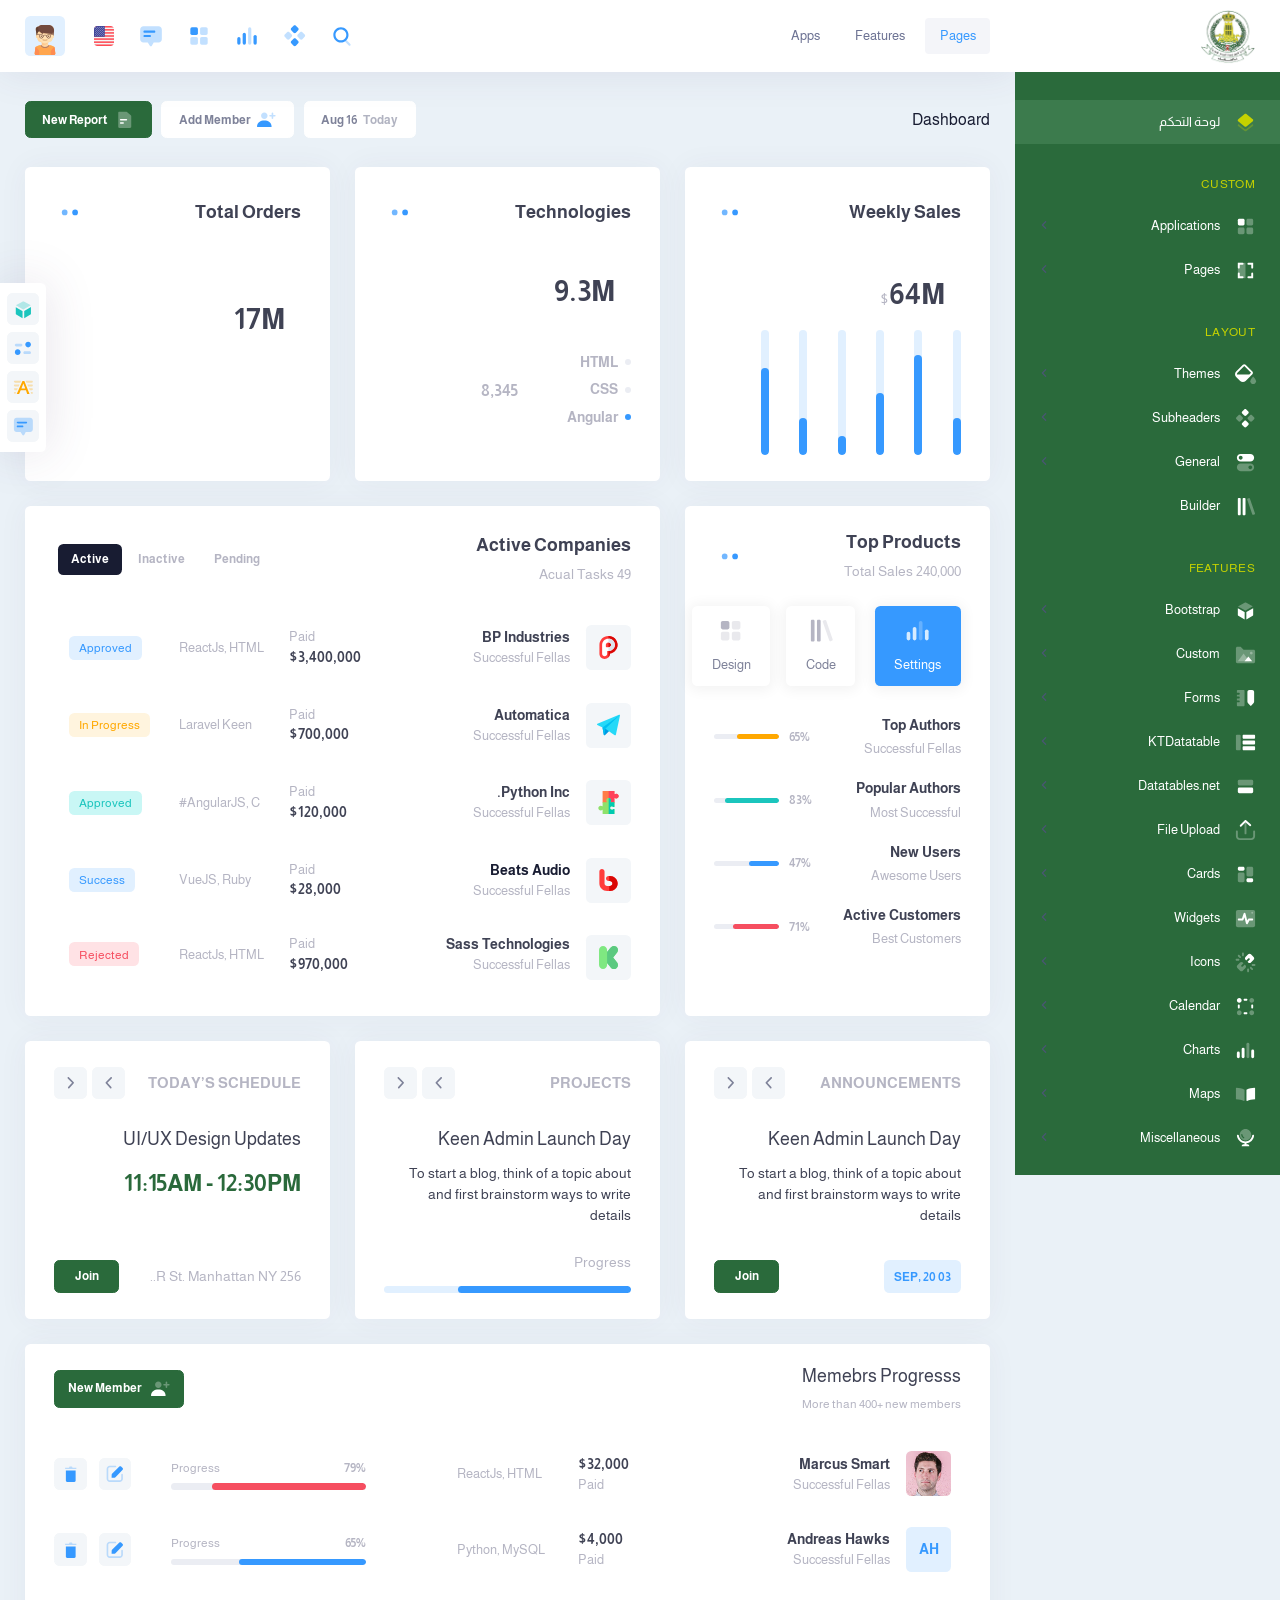
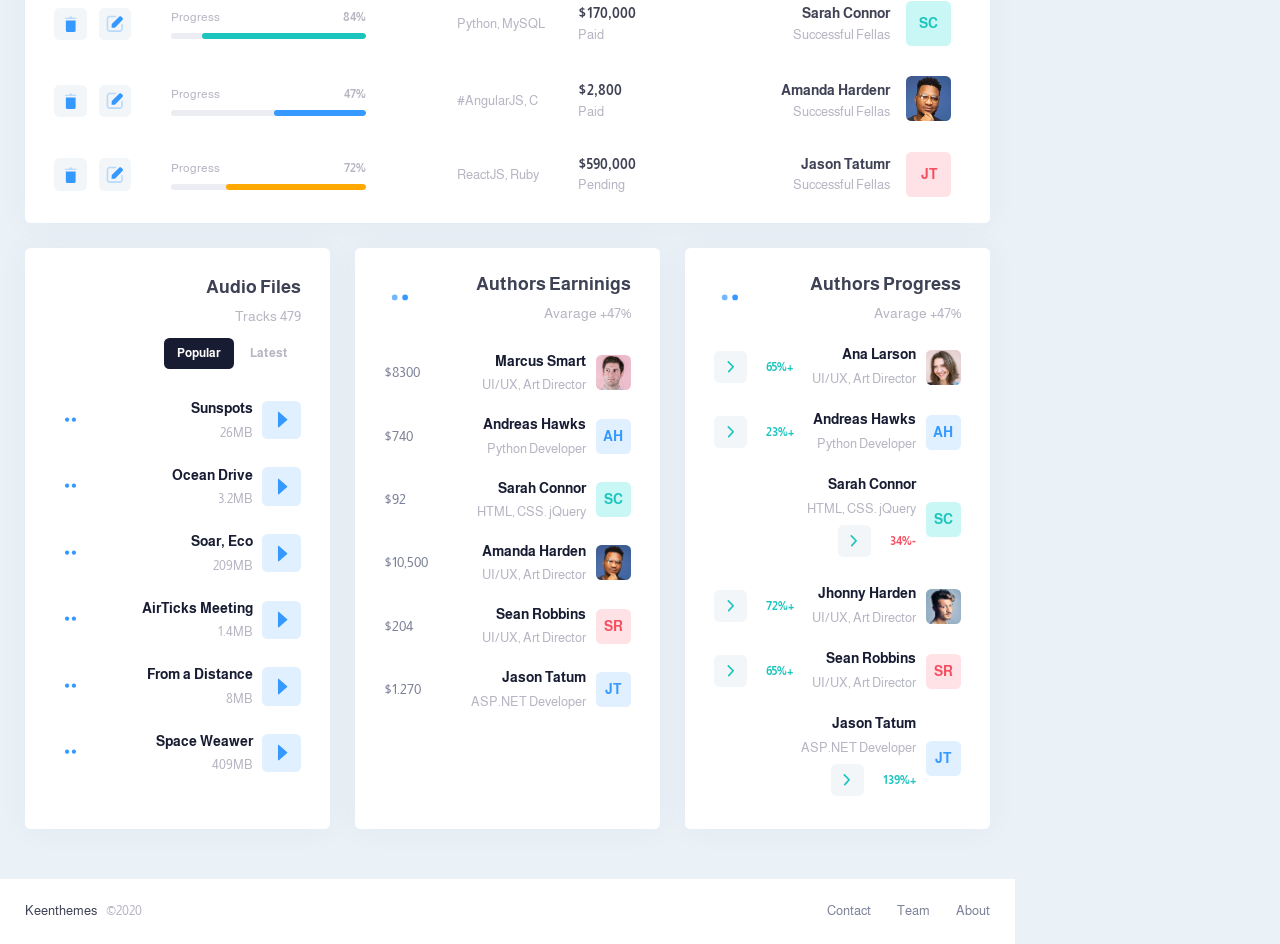
==== commit df013774: "fix button color" ====
--- a/index.html
+++ b/index.html
@@ -1,42 +1,32 @@
- <!DOCTYPE html>
-<!--
-Template Name: Keen - The Ultimate Bootstrap 4 HTML Admin Dashboard Theme
-Author: KeenThemes
-Website: http://www.keenthemes.com/
-Contact: support@keenthemes.com
-Follow: www.twitter.com/keenthemes
-Dribbble: www.dribbble.com/keenthemes
-Like: www.facebook.com/keenthemes
-Purchase: https://themes.getbootstrap.com/product/keen-the-ultimate-bootstrap-admin-theme/
-Support: https://keenthemes.com/theme-support
-License: You must have a valid license purchased only from themes.getbootstrap.com(the above link) in order to legally use the theme for your project.
--->
-<html lang="en">
+
+<html lang="ar" direction="rtl" dir="rtl" style="direction: rtl">
 	<!--begin::Head-->
 	<head><base href="">
 		<meta charset="utf-8" />
-		<title>Keen | Dashboard</title>
+		<title>نظام إدارة الموارد البشرية | لوحة التحكم</title>
 		<meta name="description" content="Updates and statistics" />
 		<meta name="viewport" content="width=device-width, initial-scale=1, shrink-to-fit=no" />
 		<!--begin::Fonts-->
 		<link rel="stylesheet" href="https://fonts.googleapis.com/css?family=Poppins:300,400,500,600,700" />
 		<!--end::Fonts-->
 		<!--begin::Page Vendors Styles(used by this page)-->
-		<link href="assets/plugins/custom/fullcalendar/fullcalendar.bundle.css" rel="stylesheet" type="text/css" />
+		<link href="assets/plugins/custom/fullcalendar/fullcalendar.bundle.rtl.css" rel="stylesheet" type="text/css" />
 		<!--end::Page Vendors Styles-->
 		<!--begin::Global Theme Styles(used by all pages)-->
-		<link href="assets/plugins/global/plugins.bundle.css" rel="stylesheet" type="text/css" />
-		<link href="assets/plugins/custom/prismjs/prismjs.bundle.css" rel="stylesheet" type="text/css" />
-		<link href="assets/css/style.bundle.css" rel="stylesheet" type="text/css" />
+		<link href="assets/plugins/global/plugins.bundle.rtl.css" rel="stylesheet" type="text/css" />
+		<link href="assets/plugins/custom/prismjs/prismjs.bundle.rtl.css" rel="stylesheet" type="text/css" />
+		<link href="assets/css/style.bundle.rtl.css" rel="stylesheet" type="text/css" />
 		<!--end::Global Theme Styles-->
 		<!--begin::Layout Themes(used by all pages)-->
-		<link href="assets/css/themes/layout/header/base/light.css" rel="stylesheet" type="text/css" />
-		<link href="assets/css/themes/layout/header/menu/light.css" rel="stylesheet" type="text/css" />
-		<link href="assets/css/themes/layout/brand/dark.css" rel="stylesheet" type="text/css" />
-		<link href="assets/css/themes/layout/aside/dark.css" rel="stylesheet" type="text/css" />
+		<link href="assets/css/themes/layout/header/base/light.rtl.css" rel="stylesheet" type="text/css" />
+		<link href="assets/css/themes/layout/header/menu/light.rtl.css" rel="stylesheet" type="text/css" />
+		<link href="assets/css/themes/layout/brand/dark.rtl.css" rel="stylesheet" type="text/css" />
+		<link href="assets/css/themes/layout/aside/dark.rtl.css" rel="stylesheet" type="text/css" />
 		<!--end::Layout Themes-->
-		<link rel="shortcut icon" href="assets/media/logos/favicon.ico" />
+		<link rel="shortcut icon" href="assets/media/logos/favicon.png" />
+
+		<link href="assets/css/custom.css" rel="stylesheet" type="text/css" />
 	</head>
 	<!--end::Head-->
 	<!--begin::Body-->
@@ -46,7 +36,7 @@
 		<div id="kt_header_mobile" class="header-mobile align-items-center header-mobile-fixed">
 			<!--begin::Logo-->
 			<a href="index.html">
-				<img alt="Logo" src="assets/media/logos/logo-1.svg" />
+				<img alt="Logo" src="assets/media/logos/logo.png" />
 			</a>
 			<!--end::Logo-->
 			<!--begin::Toolbar-->
@@ -89,7 +79,7 @@
 					<div class="brand flex-column-auto" id="kt_brand">
 						<!--begin::Logo-->
 						<a href="index.html" class="brand-logo">
-							<img alt="Logo" src="assets/media/logos/logo-1.svg" class="h-30px" />
+							<img alt="Logo" src="assets/media/logos/logo.png"  width="55" />
 						</a>
 						<!--end::Logo-->
 						<!--begin::Toggle-->
@@ -128,7 +118,7 @@
 											</svg>
 											<!--end::Svg Icon-->
 										</span>
-										<span class="menu-text">Dashboard</span>
+										<span class="menu-text">لوحة التحكم</span>
 									</a>
 								</li>
 								<li class="menu-section">
@@ -8363,7 +8353,7 @@
 				<!--begin::Header-->
 				<div class="d-flex align-items-center mt-5">
 					<div class="symbol symbol-100 mr-5">
-						<div class="symbol-label" style="background-image:url('assets/media/users/150-6.jpg')"></div>
+						<div class="symbol-label" style="background-image:url('assets/media/users/150-2.jpg')"></div>
 						<i class="symbol-badge bg-success"></i>
 					</div>
 					<div class="d-flex flex-column">
--- a/assets/plugins/custom/prismjs/prismjs.bundle.rtl.css
+++ b/assets/plugins/custom/prismjs/prismjs.bundle.rtl.css
@@ -0,0 +1 @@
+code[class*=language-],pre[class*=language-]{color:#000;background:none;text-shadow:0 1px #fff;font-family:Consolas,Monaco,Andale Mono,Ubuntu Mono,monospace;font-size:1em;text-align:right;white-space:pre;word-spacing:normal;word-break:normal;word-wrap:normal;line-height:1.5;-moz-tab-size:4;-o-tab-size:4;tab-size:4;-webkit-hyphens:none;-moz-hyphens:none;-ms-hyphens:none;hyphens:none}code[class*=language-]::-moz-selection,code[class*=language-] ::-moz-selection,pre[class*=language-]::-moz-selection,pre[class*=language-] ::-moz-selection{text-shadow:none;background:#b3d4fc}code[class*=language-]::selection,code[class*=language-] ::selection,pre[class*=language-]::selection,pre[class*=language-] ::selection{text-shadow:none;background:#b3d4fc}@media print{code[class*=language-],pre[class*=language-]{text-shadow:none}}pre[class*=language-]{padding:1em;margin:.5em 0;overflow:auto}:not(pre)>code[class*=language-],pre[class*=language-]{background:#f5f2f0}:not(pre)>code[class*=language-]{padding:.1em;border-radius:.3em;white-space:normal}.token.cdata,.token.comment,.token.doctype,.token.prolog{color:#708090}.token.punctuation{color:#999}.token.namespace{opacity:.7}.token.boolean,.token.constant,.token.deleted,.token.number,.token.property,.token.symbol,.token.tag{color:#905}.token.attr-name,.token.builtin,.token.char,.token.inserted,.token.selector,.token.string{color:#690}.language-css .token.string,.style .token.string,.token.entity,.token.operator,.token.url{color:#9a6e3a;background:hsla(0,0%,100%,.5)}.token.atrule,.token.attr-value,.token.keyword{color:#07a}.token.class-name,.token.function{color:#dd4a68}.token.important,.token.regex,.token.variable{color:#e90}.token.bold,.token.important{font-weight:700}.token.italic{font-style:italic}.token.entity{cursor:help}
--- a/assets/css/themes/layout/header/base/light.rtl.css
+++ b/assets/css/themes/layout/header/base/light.rtl.css
@@ -0,0 +1 @@
+@media (min-width:992px){.header{background-color:#fff}.header-fixed .header{box-shadow:0 0 40px 0 rgba(82,63,105,.1)}.header .header-menu .menu-nav>.menu-item>.menu-link{border-radius:4px}.header .header-menu .menu-nav>.menu-item>.menu-link .menu-text{color:#6c7293;font-weight:500}.header .header-menu .menu-nav>.menu-item>.menu-link .menu-arrow,.header .header-menu .menu-nav>.menu-item>.menu-link .menu-icon{color:#6c7293}.header .header-menu .menu-nav>.menu-item>.menu-link svg g [fill]{transition:fill .3s ease;fill:#6c7293}.header .header-menu .menu-nav>.menu-item>.menu-link svg:hover g [fill]{transition:fill .3s ease}.header .header-menu .menu-nav>.menu-item.menu-item-active>.menu-link,.header .header-menu .menu-nav>.menu-item.menu-item-here>.menu-link{background-color:rgba(77,89,149,.06)}.header .header-menu .menu-nav>.menu-item.menu-item-active>.menu-link .menu-arrow,.header .header-menu .menu-nav>.menu-item.menu-item-active>.menu-link .menu-icon,.header .header-menu .menu-nav>.menu-item.menu-item-active>.menu-link .menu-text,.header .header-menu .menu-nav>.menu-item.menu-item-here>.menu-link .menu-arrow,.header .header-menu .menu-nav>.menu-item.menu-item-here>.menu-link .menu-icon,.header .header-menu .menu-nav>.menu-item.menu-item-here>.menu-link .menu-text{color:#3699ff}.header .header-menu .menu-nav>.menu-item.menu-item-active>.menu-link svg g [fill],.header .header-menu .menu-nav>.menu-item.menu-item-here>.menu-link svg g [fill]{transition:fill .3s ease;fill:#3699ff}.header .header-menu .menu-nav>.menu-item.menu-item-active>.menu-link svg:hover g [fill],.header .header-menu .menu-nav>.menu-item.menu-item-here>.menu-link svg:hover g [fill]{transition:fill .3s ease}.header .header-menu .menu-nav>.menu-item.menu-item-hover:not(.menu-item-here):not(.menu-item-active)>.menu-link,.header .header-menu .menu-nav>.menu-item:hover:not(.menu-item-here):not(.menu-item-active)>.menu-link{background-color:rgba(77,89,149,.06)}.header .header-menu .menu-nav>.menu-item.menu-item-hover:not(.menu-item-here):not(.menu-item-active)>.menu-link .menu-hor-arrow,.header .header-menu .menu-nav>.menu-item.menu-item-hover:not(.menu-item-here):not(.menu-item-active)>.menu-link .menu-icon,.header .header-menu .menu-nav>.menu-item.menu-item-hover:not(.menu-item-here):not(.menu-item-active)>.menu-link .menu-text,.header .header-menu .menu-nav>.menu-item:hover:not(.menu-item-here):not(.menu-item-active)>.menu-link .menu-hor-arrow,.header .header-menu .menu-nav>.menu-item:hover:not(.menu-item-here):not(.menu-item-active)>.menu-link .menu-icon,.header .header-menu .menu-nav>.menu-item:hover:not(.menu-item-here):not(.menu-item-active)>.menu-link .menu-text{color:#3699ff}.header .header-menu .menu-nav>.menu-item.menu-item-hover:not(.menu-item-here):not(.menu-item-active)>.menu-link svg g [fill],.header .header-menu .menu-nav>.menu-item:hover:not(.menu-item-here):not(.menu-item-active)>.menu-link svg g [fill]{transition:fill .3s ease;fill:#3699ff}.header .header-menu .menu-nav>.menu-item.menu-item-hover:not(.menu-item-here):not(.menu-item-active)>.menu-link svg:hover g [fill],.header .header-menu .menu-nav>.menu-item:hover:not(.menu-item-here):not(.menu-item-active)>.menu-link svg:hover g [fill]{transition:fill .3s ease}}@media (max-width:991.98px){.topbar{background-color:#fff;box-shadow:none}.topbar-mobile-on .topbar{box-shadow:0 0 40px 0 rgba(82,63,105,.2);border-top:1px solid #eff0f6}}
--- a/assets/css/themes/layout/header/menu/light.rtl.css
+++ b/assets/css/themes/layout/header/menu/light.rtl.css
@@ -0,0 +1 @@
+@media (min-width:992px){.header-menu .menu-nav>.menu-item>.menu-link{background-color:none}.header-menu .menu-nav>.menu-item>.menu-link .menu-icon.svg-icon svg:hover g [fill],.header-menu .menu-nav>.menu-item>.menu-link .menu-icon.svg-icon svg g [fill]{transition:fill .3s ease}.header-menu .menu-nav>.menu-item>.menu-link .menu-bullet.menu-bullet-dot>span,.header-menu .menu-nav>.menu-item>.menu-link .menu-bullet.menu-bullet-line>span{background-color:#b5b5c3}.header-menu .menu-nav>.menu-item>.menu-link .menu-text{color:#3f4254}.header-menu .menu-nav>.menu-item>.menu-link .menu-arrow{color:#b5b5c3}.header-menu .menu-nav>.menu-item.menu-item-active>.menu-link{background-color:none}.header-menu .menu-nav>.menu-item.menu-item-active>.menu-link .menu-icon.svg-icon svg:hover g [fill],.header-menu .menu-nav>.menu-item.menu-item-active>.menu-link .menu-icon.svg-icon svg g [fill]{transition:fill .3s ease}.header-menu .menu-nav>.menu-item.menu-item-active>.menu-link .menu-bullet.menu-bullet-dot>span,.header-menu .menu-nav>.menu-item.menu-item-active>.menu-link .menu-bullet.menu-bullet-line>span{background-color:#3699ff}.header-menu .menu-nav>.menu-item.menu-item-active>.menu-link .menu-text,.header-menu .menu-nav>.menu-item.menu-item-active>.menu-link>.menu-arrow{color:#3699ff}.header-menu .menu-nav>.menu-item.menu-item-here>.menu-link{background-color:none}.header-menu .menu-nav>.menu-item.menu-item-here>.menu-link .menu-icon.svg-icon svg:hover g [fill],.header-menu .menu-nav>.menu-item.menu-item-here>.menu-link .menu-icon.svg-icon svg g [fill]{transition:fill .3s ease}.header-menu .menu-nav>.menu-item.menu-item-here>.menu-link .menu-bullet.menu-bullet-dot>span,.header-menu .menu-nav>.menu-item.menu-item-here>.menu-link .menu-bullet.menu-bullet-line>span{background-color:#3699ff}.header-menu .menu-nav>.menu-item.menu-item-here>.menu-link .menu-text,.header-menu .menu-nav>.menu-item.menu-item-here>.menu-link>.menu-arrow{color:#3699ff}.header-menu .menu-nav>.menu-item.menu-item-hover:not(.menu-item-here):not(.menu-item-active)>.menu-link,.header-menu .menu-nav>.menu-item:hover:not(.menu-item-here):not(.menu-item-active)>.menu-link{background-color:none}.header-menu .menu-nav>.menu-item.menu-item-hover:not(.menu-item-here):not(.menu-item-active)>.menu-link .menu-icon.svg-icon svg:hover g [fill],.header-menu .menu-nav>.menu-item.menu-item-hover:not(.menu-item-here):not(.menu-item-active)>.menu-link .menu-icon.svg-icon svg g [fill],.header-menu .menu-nav>.menu-item:hover:not(.menu-item-here):not(.menu-item-active)>.menu-link .menu-icon.svg-icon svg:hover g [fill],.header-menu .menu-nav>.menu-item:hover:not(.menu-item-here):not(.menu-item-active)>.menu-link .menu-icon.svg-icon svg g [fill]{transition:fill .3s ease}.header-menu .menu-nav>.menu-item.menu-item-hover:not(.menu-item-here):not(.menu-item-active)>.menu-link .menu-bullet.menu-bullet-dot>span,.header-menu .menu-nav>.menu-item.menu-item-hover:not(.menu-item-here):not(.menu-item-active)>.menu-link .menu-bullet.menu-bullet-line>span,.header-menu .menu-nav>.menu-item:hover:not(.menu-item-here):not(.menu-item-active)>.menu-link .menu-bullet.menu-bullet-dot>span,.header-menu .menu-nav>.menu-item:hover:not(.menu-item-here):not(.menu-item-active)>.menu-link .menu-bullet.menu-bullet-line>span{background-color:#3699ff}.header-menu .menu-nav>.menu-item.menu-item-hover:not(.menu-item-here):not(.menu-item-active)>.menu-link .menu-text,.header-menu .menu-nav>.menu-item.menu-item-hover:not(.menu-item-here):not(.menu-item-active)>.menu-link>.menu-arrow,.header-menu .menu-nav>.menu-item:hover:not(.menu-item-here):not(.menu-item-active)>.menu-link .menu-text,.header-menu .menu-nav>.menu-item:hover:not(.menu-item-here):not(.menu-item-active)>.menu-link>.menu-arrow{color:#3699ff}.header-menu .menu-nav>.menu-item .menu-submenu{background-color:#fff;box-shadow:0 15px 50px 0 rgba(82,63,105,.15)}.header-menu .menu-nav>.menu-item .menu-submenu>.menu-subnav>.menu-item>.menu-link .menu-icon{color:#b5b5c3}.header-menu .menu-nav>.menu-item .menu-submenu>.menu-subnav>.menu-item>.menu-link .menu-icon.svg-icon svg g [fill]{transition:fill .3s ease;fill:#b5b5c3}.header-menu .menu-nav>.menu-item .menu-submenu>.menu-subnav>.menu-item>.menu-link .menu-icon.svg-icon svg:hover g [fill]{transition:fill .3s ease}.header-menu .menu-nav>.menu-item .menu-submenu>.menu-subnav>.menu-item>.menu-link .menu-bullet.menu-bullet-dot>span,.header-menu .menu-nav>.menu-item .menu-submenu>.menu-subnav>.menu-item>.menu-link .menu-bullet.menu-bullet-line>span{background-color:#b5b5c3}.header-menu .menu-nav>.menu-item .menu-submenu>.menu-subnav>.menu-item>.menu-link .menu-text{color:#3f4254}.header-menu .menu-nav>.menu-item .menu-submenu>.menu-subnav>.menu-item>.menu-link .menu-arrow{color:#b5b5c3}.header-menu .menu-nav>.menu-item .menu-submenu>.menu-subnav>.menu-item.menu-item-active>.menu-link{background-color:#f3f6f9}.header-menu .menu-nav>.menu-item .menu-submenu>.menu-subnav>.menu-item.menu-item-active>.menu-link .menu-icon{color:#3699ff}.header-menu .menu-nav>.menu-item .menu-submenu>.menu-subnav>.menu-item.menu-item-active>.menu-link .menu-icon.svg-icon svg g [fill]{transition:fill .3s ease;fill:#3699ff}.header-menu .menu-nav>.menu-item .menu-submenu>.menu-subnav>.menu-item.menu-item-active>.menu-link .menu-icon.svg-icon svg:hover g [fill]{transition:fill .3s ease}.header-menu .menu-nav>.menu-item .menu-submenu>.menu-subnav>.menu-item.menu-item-active>.menu-link .menu-bullet.menu-bullet-dot>span,.header-menu .menu-nav>.menu-item .menu-submenu>.menu-subnav>.menu-item.menu-item-active>.menu-link .menu-bullet.menu-bullet-line>span{background-color:#3699ff}.header-menu .menu-nav>.menu-item .menu-submenu>.menu-subnav>.menu-item.menu-item-active>.menu-link .menu-text,.header-menu .menu-nav>.menu-item .menu-submenu>.menu-subnav>.menu-item.menu-item-active>.menu-link>.menu-arrow{color:#3699ff}.header-menu .menu-nav>.menu-item .menu-submenu>.menu-subnav>.menu-item.menu-item-here>.menu-link{background-color:#f3f6f9}.header-menu .menu-nav>.menu-item .menu-submenu>.menu-subnav>.menu-item.menu-item-here>.menu-link .menu-icon{color:#3699ff}.header-menu .menu-nav>.menu-item .menu-submenu>.menu-subnav>.menu-item.menu-item-here>.menu-link .menu-icon.svg-icon svg g [fill]{transition:fill .3s ease;fill:#3699ff}.header-menu .menu-nav>.menu-item .menu-submenu>.menu-subnav>.menu-item.menu-item-here>.menu-link .menu-icon.svg-icon svg:hover g [fill]{transition:fill .3s ease}.header-menu .menu-nav>.menu-item .menu-submenu>.menu-subnav>.menu-item.menu-item-here>.menu-link .menu-bullet.menu-bullet-dot>span,.header-menu .menu-nav>.menu-item .menu-submenu>.menu-subnav>.menu-item.menu-item-here>.menu-link .menu-bullet.menu-bullet-line>span{background-color:#3699ff}.header-menu .menu-nav>.menu-item .menu-submenu>.menu-subnav>.menu-item.menu-item-here>.menu-link .menu-text,.header-menu .menu-nav>.menu-item .menu-submenu>.menu-subnav>.menu-item.menu-item-here>.menu-link>.menu-arrow{color:#3699ff}.header-menu .menu-nav>.menu-item .menu-submenu>.menu-subnav>.menu-item.menu-item-hover:not(.menu-item-here):not(.menu-item-active)>.menu-link,.header-menu .menu-nav>.menu-item .menu-submenu>.menu-subnav>.menu-item:hover:not(.menu-item-here):not(.menu-item-active)>.menu-link{background-color:#f3f6f9}.header-menu .menu-nav>.menu-item .menu-submenu>.menu-subnav>.menu-item.menu-item-hover:not(.menu-item-here):not(.menu-item-active)>.menu-link .menu-icon,.header-menu .menu-nav>.menu-item .menu-submenu>.menu-subnav>.menu-item:hover:not(.menu-item-here):not(.menu-item-active)>.menu-link .menu-icon{color:#3699ff}.header-menu .menu-nav>.menu-item .menu-submenu>.menu-subnav>.menu-item.menu-item-hover:not(.menu-item-here):not(.menu-item-active)>.menu-link .menu-icon.svg-icon svg g [fill],.header-menu .menu-nav>.menu-item .menu-submenu>.menu-subnav>.menu-item:hover:not(.menu-item-here):not(.menu-item-active)>.menu-link .menu-icon.svg-icon svg g [fill]{transition:fill .3s ease;fill:#3699ff}.header-menu .menu-nav>.menu-item .menu-submenu>.menu-subnav>.menu-item.menu-item-hover:not(.menu-item-here):not(.menu-item-active)>.menu-link .menu-icon.svg-icon svg:hover g [fill],.header-menu .menu-nav>.menu-item .menu-submenu>.menu-subnav>.menu-item:hover:not(.menu-item-here):not(.menu-item-active)>.menu-link .menu-icon.svg-icon svg:hover g [fill]{transition:fill .3s ease}.header-menu .menu-nav>.menu-item .menu-submenu>.menu-subnav>.menu-item.menu-item-hover:not(.menu-item-here):not(.menu-item-active)>.menu-link .menu-bullet.menu-bullet-dot>span,.header-menu .menu-nav>.menu-item .menu-submenu>.menu-subnav>.menu-item.menu-item-hover:not(.menu-item-here):not(.menu-item-active)>.menu-link .menu-bullet.menu-bullet-line>span,.header-menu .menu-nav>.menu-item .menu-submenu>.menu-subnav>.menu-item:hover:not(.menu-item-here):not(.menu-item-active)>.menu-link .menu-bullet.menu-bullet-dot>span,.header-menu .menu-nav>.menu-item .menu-submenu>.menu-subnav>.menu-item:hover:not(.menu-item-here):not(.menu-item-active)>.menu-link .menu-bullet.menu-bullet-line>span{background-color:#3699ff}.header-menu .menu-nav>.menu-item .menu-submenu>.menu-subnav>.menu-item.menu-item-hover:not(.menu-item-here):not(.menu-item-active)>.menu-link .menu-text,.header-menu .menu-nav>.menu-item .menu-submenu>.menu-subnav>.menu-item.menu-item-hover:not(.menu-item-here):not(.menu-item-active)>.menu-link>.menu-arrow,.header-menu .menu-nav>.menu-item .menu-submenu>.menu-subnav>.menu-item:hover:not(.menu-item-here):not(.menu-item-active)>.menu-link .menu-text,.header-menu .menu-nav>.menu-item .menu-submenu>.menu-subnav>.menu-item:hover:not(.menu-item-here):not(.menu-item-active)>.menu-link>.menu-arrow{color:#3699ff}.header-menu .menu-nav>.menu-item .menu-submenu>.menu-subnav .menu-content>.menu-item{border-left:1px solid #ebedf3}.header-menu .menu-nav>.menu-item .menu-submenu>.menu-subnav .menu-content .menu-heading>.menu-text{color:#181c32}.header-menu .menu-nav>.menu-item .menu-submenu>.menu-subnav .menu-content .menu-heading>.menu-icon,.header-menu .menu-nav>.menu-item .menu-submenu>.menu-subnav .menu-content .menu-inner>.menu-item>.menu-link .menu-icon{color:#b5b5c3}.header-menu .menu-nav>.menu-item .menu-submenu>.menu-subnav .menu-content .menu-inner>.menu-item>.menu-link .menu-icon.svg-icon svg g [fill]{transition:fill .3s ease;fill:#b5b5c3}.header-menu .menu-nav>.menu-item .menu-submenu>.menu-subnav .menu-content .menu-inner>.menu-item>.menu-link .menu-icon.svg-icon svg:hover g [fill]{transition:fill .3s ease}.header-menu .menu-nav>.menu-item .menu-submenu>.menu-subnav .menu-content .menu-inner>.menu-item>.menu-link .menu-bullet.menu-bullet-dot>span,.header-menu .menu-nav>.menu-item .menu-submenu>.menu-subnav .menu-content .menu-inner>.menu-item>.menu-link .menu-bullet.menu-bullet-line>span{background-color:#b5b5c3}.header-menu .menu-nav>.menu-item .menu-submenu>.menu-subnav .menu-content .menu-inner>.menu-item>.menu-link .menu-text{color:#3f4254}.header-menu .menu-nav>.menu-item .menu-submenu>.menu-subnav .menu-content .menu-inner>.menu-item>.menu-link .menu-arrow{color:#b5b5c3}.header-menu .menu-nav>.menu-item .menu-submenu>.menu-subnav .menu-content .menu-inner>.menu-item.menu-item-active>.menu-link{background-color:#f3f6f9}.header-menu .menu-nav>.menu-item .menu-submenu>.menu-subnav .menu-content .menu-inner>.menu-item.menu-item-active>.menu-link .menu-icon{color:#3699ff}.header-menu .menu-nav>.menu-item .menu-submenu>.menu-subnav .menu-content .menu-inner>.menu-item.menu-item-active>.menu-link .menu-icon.svg-icon svg g [fill]{transition:fill .3s ease;fill:#3699ff}.header-menu .menu-nav>.menu-item .menu-submenu>.menu-subnav .menu-content .menu-inner>.menu-item.menu-item-active>.menu-link .menu-icon.svg-icon svg:hover g [fill]{transition:fill .3s ease}.header-menu .menu-nav>.menu-item .menu-submenu>.menu-subnav .menu-content .menu-inner>.menu-item.menu-item-active>.menu-link .menu-bullet.menu-bullet-dot>span,.header-menu .menu-nav>.menu-item .menu-submenu>.menu-subnav .menu-content .menu-inner>.menu-item.menu-item-active>.menu-link .menu-bullet.menu-bullet-line>span{background-color:#3699ff}.header-menu .menu-nav>.menu-item .menu-submenu>.menu-subnav .menu-content .menu-inner>.menu-item.menu-item-active>.menu-link .menu-text,.header-menu .menu-nav>.menu-item .menu-submenu>.menu-subnav .menu-content .menu-inner>.menu-item.menu-item-active>.menu-link>.menu-arrow{color:#3699ff}.header-menu .menu-nav>.menu-item .menu-submenu>.menu-subnav .menu-content .menu-inner>.menu-item.menu-item-here>.menu-link{background-color:#f3f6f9}.header-menu .menu-nav>.menu-item .menu-submenu>.menu-subnav .menu-content .menu-inner>.menu-item.menu-item-here>.menu-link .menu-icon{color:#3699ff}.header-menu .menu-nav>.menu-item .menu-submenu>.menu-subnav .menu-content .menu-inner>.menu-item.menu-item-here>.menu-link .menu-icon.svg-icon svg g [fill]{transition:fill .3s ease;fill:#3699ff}.header-menu .menu-nav>.menu-item .menu-submenu>.menu-subnav .menu-content .menu-inner>.menu-item.menu-item-here>.menu-link .menu-icon.svg-icon svg:hover g [fill]{transition:fill .3s ease}.header-menu .menu-nav>.menu-item .menu-submenu>.menu-subnav .menu-content .menu-inner>.menu-item.menu-item-here>.menu-link .menu-bullet.menu-bullet-dot>span,.header-menu .menu-nav>.menu-item .menu-submenu>.menu-subnav .menu-content .menu-inner>.menu-item.menu-item-here>.menu-link .menu-bullet.menu-bullet-line>span{background-color:#3699ff}.header-menu .menu-nav>.menu-item .menu-submenu>.menu-subnav .menu-content .menu-inner>.menu-item.menu-item-here>.menu-link .menu-text,.header-menu .menu-nav>.menu-item .menu-submenu>.menu-subnav .menu-content .menu-inner>.menu-item.menu-item-here>.menu-link>.menu-arrow{color:#3699ff}.header-menu .menu-nav>.menu-item .menu-submenu>.menu-subnav .menu-content .menu-inner>.menu-item.menu-item-hover:not(.menu-item-here):not(.menu-item-active)>.menu-link,.header-menu .menu-nav>.menu-item .menu-submenu>.menu-subnav .menu-content .menu-inner>.menu-item:hover:not(.menu-item-here):not(.menu-item-active)>.menu-link{background-color:#f3f6f9}.header-menu .menu-nav>.menu-item .menu-submenu>.menu-subnav .menu-content .menu-inner>.menu-item.menu-item-hover:not(.menu-item-here):not(.menu-item-active)>.menu-link .menu-icon,.header-menu .menu-nav>.menu-item .menu-submenu>.menu-subnav .menu-content .menu-inner>.menu-item:hover:not(.menu-item-here):not(.menu-item-active)>.menu-link .menu-icon{color:#3699ff}.header-menu .menu-nav>.menu-item .menu-submenu>.menu-subnav .menu-content .menu-inner>.menu-item.menu-item-hover:not(.menu-item-here):not(.menu-item-active)>.menu-link .menu-icon.svg-icon svg g [fill],.header-menu .menu-nav>.menu-item .menu-submenu>.menu-subnav .menu-content .menu-inner>.menu-item:hover:not(.menu-item-here):not(.menu-item-active)>.menu-link .menu-icon.svg-icon svg g [fill]{transition:fill .3s ease;fill:#3699ff}.header-menu .menu-nav>.menu-item .menu-submenu>.menu-subnav .menu-content .menu-inner>.menu-item.menu-item-hover:not(.menu-item-here):not(.menu-item-active)>.menu-link .menu-icon.svg-icon svg:hover g [fill],.header-menu .menu-nav>.menu-item .menu-submenu>.menu-subnav .menu-content .menu-inner>.menu-item:hover:not(.menu-item-here):not(.menu-item-active)>.menu-link .menu-icon.svg-icon svg:hover g [fill]{transition:fill .3s ease}.header-menu .menu-nav>.menu-item .menu-submenu>.menu-subnav .menu-content .menu-inner>.menu-item.menu-item-hover:not(.menu-item-here):not(.menu-item-active)>.menu-link .menu-bullet.menu-bullet-dot>span,.header-menu .menu-nav>.menu-item .menu-submenu>.menu-subnav .menu-content .menu-inner>.menu-item.menu-item-hover:not(.menu-item-here):not(.menu-item-active)>.menu-link .menu-bullet.menu-bullet-line>span,.header-menu .menu-nav>.menu-item .menu-submenu>.menu-subnav .menu-content .menu-inner>.menu-item:hover:not(.menu-item-here):not(.menu-item-active)>.menu-link .menu-bullet.menu-bullet-dot>span,.header-menu .menu-nav>.menu-item .menu-submenu>.menu-subnav .menu-content .menu-inner>.menu-item:hover:not(.menu-item-here):not(.menu-item-active)>.menu-link .menu-bullet.menu-bullet-line>span{background-color:#3699ff}.header-menu .menu-nav>.menu-item .menu-submenu>.menu-subnav .menu-content .menu-inner>.menu-item.menu-item-hover:not(.menu-item-here):not(.menu-item-active)>.menu-link .menu-text,.header-menu .menu-nav>.menu-item .menu-submenu>.menu-subnav .menu-content .menu-inner>.menu-item.menu-item-hover:not(.menu-item-here):not(.menu-item-active)>.menu-link>.menu-arrow,.header-menu .menu-nav>.menu-item .menu-submenu>.menu-subnav .menu-content .menu-inner>.menu-item:hover:not(.menu-item-here):not(.menu-item-active)>.menu-link .menu-text,.header-menu .menu-nav>.menu-item .menu-submenu>.menu-subnav .menu-content .menu-inner>.menu-item:hover:not(.menu-item-here):not(.menu-item-active)>.menu-link>.menu-arrow{color:#3699ff}}@media (max-width:991.98px){.header-menu-mobile{background-color:#fff}.header-menu-mobile .menu-nav>.menu-item>.menu-heading .menu-text,.header-menu-mobile .menu-nav>.menu-item>.menu-link .menu-text{color:#3f4254}.header-menu-mobile .menu-nav>.menu-item>.menu-heading .menu-icon,.header-menu-mobile .menu-nav>.menu-item>.menu-link .menu-icon{color:#b5b5c3}.header-menu-mobile .menu-nav>.menu-item>.menu-heading .menu-icon.svg-icon svg g [fill],.header-menu-mobile .menu-nav>.menu-item>.menu-link .menu-icon.svg-icon svg g [fill]{transition:fill .3s ease;fill:#b5b5c3}.header-menu-mobile .menu-nav>.menu-item>.menu-heading .menu-icon.svg-icon svg:hover g [fill],.header-menu-mobile .menu-nav>.menu-item>.menu-link .menu-icon.svg-icon svg:hover g [fill]{transition:fill .3s ease}.header-menu-mobile .menu-nav>.menu-item>.menu-heading .menu-bullet.menu-bullet-dot>span,.header-menu-mobile .menu-nav>.menu-item>.menu-heading .menu-bullet.menu-bullet-line>span,.header-menu-mobile .menu-nav>.menu-item>.menu-link .menu-bullet.menu-bullet-dot>span,.header-menu-mobile .menu-nav>.menu-item>.menu-link .menu-bullet.menu-bullet-line>span{background-color:#b5b5c3}.header-menu-mobile .menu-nav>.menu-item>.menu-heading .menu-arrow,.header-menu-mobile .menu-nav>.menu-item>.menu-link .menu-arrow{color:#b5b5c3}.header-menu-mobile .menu-nav>.menu-item.menu-item-open{transition:background-color .3s}.header-menu-mobile .menu-nav>.menu-item.menu-item-open>.menu-heading,.header-menu-mobile .menu-nav>.menu-item.menu-item-open>.menu-link{background-color:#f3f6f9}.header-menu-mobile .menu-nav>.menu-item.menu-item-open>.menu-heading .menu-icon,.header-menu-mobile .menu-nav>.menu-item.menu-item-open>.menu-heading .menu-text,.header-menu-mobile .menu-nav>.menu-item.menu-item-open>.menu-link .menu-icon,.header-menu-mobile .menu-nav>.menu-item.menu-item-open>.menu-link .menu-text{color:#3699ff}.header-menu-mobile .menu-nav>.menu-item.menu-item-open>.menu-heading .menu-icon.svg-icon svg g [fill],.header-menu-mobile .menu-nav>.menu-item.menu-item-open>.menu-link .menu-icon.svg-icon svg g [fill]{transition:fill .3s ease;fill:#3699ff}.header-menu-mobile .menu-nav>.menu-item.menu-item-open>.menu-heading .menu-icon.svg-icon svg:hover g [fill],.header-menu-mobile .menu-nav>.menu-item.menu-item-open>.menu-link .menu-icon.svg-icon svg:hover g [fill]{transition:fill .3s ease}.header-menu-mobile .menu-nav>.menu-item.menu-item-open>.menu-heading .menu-bullet.menu-bullet-dot>span,.header-menu-mobile .menu-nav>.menu-item.menu-item-open>.menu-heading .menu-bullet.menu-bullet-line>span,.header-menu-mobile .menu-nav>.menu-item.menu-item-open>.menu-link .menu-bullet.menu-bullet-dot>span,.header-menu-mobile .menu-nav>.menu-item.menu-item-open>.menu-link .menu-bullet.menu-bullet-line>span{background-color:#3699ff}.header-menu-mobile .menu-nav>.menu-item.menu-item-open>.menu-heading .menu-arrow,.header-menu-mobile .menu-nav>.menu-item.menu-item-open>.menu-link .menu-arrow{color:#3699ff}.header-menu-mobile .menu-nav>.menu-item.menu-item-here{transition:background-color .3s}.header-menu-mobile .menu-nav>.menu-item.menu-item-here>.menu-heading,.header-menu-mobile .menu-nav>.menu-item.menu-item-here>.menu-link{background-color:#f3f6f9}.header-menu-mobile .menu-nav>.menu-item.menu-item-here>.menu-heading .menu-icon,.header-menu-mobile .menu-nav>.menu-item.menu-item-here>.menu-heading .menu-text,.header-menu-mobile .menu-nav>.menu-item.menu-item-here>.menu-link .menu-icon,.header-menu-mobile .menu-nav>.menu-item.menu-item-here>.menu-link .menu-text{color:#3699ff}.header-menu-mobile .menu-nav>.menu-item.menu-item-here>.menu-heading .menu-icon.svg-icon svg g [fill],.header-menu-mobile .menu-nav>.menu-item.menu-item-here>.menu-link .menu-icon.svg-icon svg g [fill]{transition:fill .3s ease;fill:#3699ff}.header-menu-mobile .menu-nav>.menu-item.menu-item-here>.menu-heading .menu-icon.svg-icon svg:hover g [fill],.header-menu-mobile .menu-nav>.menu-item.menu-item-here>.menu-link .menu-icon.svg-icon svg:hover g [fill]{transition:fill .3s ease}.header-menu-mobile .menu-nav>.menu-item.menu-item-here>.menu-heading .menu-bullet.menu-bullet-dot>span,.header-menu-mobile .menu-nav>.menu-item.menu-item-here>.menu-heading .menu-bullet.menu-bullet-line>span,.header-menu-mobile .menu-nav>.menu-item.menu-item-here>.menu-link .menu-bullet.menu-bullet-dot>span,.header-menu-mobile .menu-nav>.menu-item.menu-item-here>.menu-link .menu-bullet.menu-bullet-line>span{background-color:#3699ff}.header-menu-mobile .menu-nav>.menu-item.menu-item-here>.menu-heading .menu-arrow,.header-menu-mobile .menu-nav>.menu-item.menu-item-here>.menu-link .menu-arrow{color:#3699ff}.header-menu-mobile .menu-nav>.menu-item.menu-item-active{transition:background-color .3s}.header-menu-mobile .menu-nav>.menu-item.menu-item-active>.menu-heading,.header-menu-mobile .menu-nav>.menu-item.menu-item-active>.menu-link{background-color:#f3f6f9}.header-menu-mobile .menu-nav>.menu-item.menu-item-active>.menu-heading .menu-icon,.header-menu-mobile .menu-nav>.menu-item.menu-item-active>.menu-heading .menu-text,.header-menu-mobile .menu-nav>.menu-item.menu-item-active>.menu-link .menu-icon,.header-menu-mobile .menu-nav>.menu-item.menu-item-active>.menu-link .menu-text{color:#3699ff}.header-menu-mobile .menu-nav>.menu-item.menu-item-active>.menu-heading .menu-icon.svg-icon svg g [fill],.header-menu-mobile .menu-nav>.menu-item.menu-item-active>.menu-link .menu-icon.svg-icon svg g [fill]{transition:fill .3s ease;fill:#3699ff}.header-menu-mobile .menu-nav>.menu-item.menu-item-active>.menu-heading .menu-icon.svg-icon svg:hover g [fill],.header-menu-mobile .menu-nav>.menu-item.menu-item-active>.menu-link .menu-icon.svg-icon svg:hover g [fill]{transition:fill .3s ease}.header-menu-mobile .menu-nav>.menu-item.menu-item-active>.menu-heading .menu-bullet.menu-bullet-dot>span,.header-menu-mobile .menu-nav>.menu-item.menu-item-active>.menu-heading .menu-bullet.menu-bullet-line>span,.header-menu-mobile .menu-nav>.menu-item.menu-item-active>.menu-link .menu-bullet.menu-bullet-dot>span,.header-menu-mobile .menu-nav>.menu-item.menu-item-active>.menu-link .menu-bullet.menu-bullet-line>span{background-color:#3699ff}.header-menu-mobile .menu-nav>.menu-item.menu-item-active>.menu-heading .menu-arrow,.header-menu-mobile .menu-nav>.menu-item.menu-item-active>.menu-link .menu-arrow{color:#3699ff}.header-menu-mobile .menu-nav>.menu-item:not(.menu-item-parent):not(.menu-item-open):not(.menu-item-here):not(.menu-item-active):hover{transition:background-color .3s}.header-menu-mobile .menu-nav>.menu-item:not(.menu-item-parent):not(.menu-item-open):not(.menu-item-here):not(.menu-item-active):hover>.menu-heading,.header-menu-mobile .menu-nav>.menu-item:not(.menu-item-parent):not(.menu-item-open):not(.menu-item-here):not(.menu-item-active):hover>.menu-link{background-color:#f3f6f9}.header-menu-mobile .menu-nav>.menu-item:not(.menu-item-parent):not(.menu-item-open):not(.menu-item-here):not(.menu-item-active):hover>.menu-heading .menu-icon,.header-menu-mobile .menu-nav>.menu-item:not(.menu-item-parent):not(.menu-item-open):not(.menu-item-here):not(.menu-item-active):hover>.menu-heading .menu-text,.header-menu-mobile .menu-nav>.menu-item:not(.menu-item-parent):not(.menu-item-open):not(.menu-item-here):not(.menu-item-active):hover>.menu-link .menu-icon,.header-menu-mobile .menu-nav>.menu-item:not(.menu-item-parent):not(.menu-item-open):not(.menu-item-here):not(.menu-item-active):hover>.menu-link .menu-text{color:#3699ff}.header-menu-mobile .menu-nav>.menu-item:not(.menu-item-parent):not(.menu-item-open):not(.menu-item-here):not(.menu-item-active):hover>.menu-heading .menu-icon.svg-icon svg g [fill],.header-menu-mobile .menu-nav>.menu-item:not(.menu-item-parent):not(.menu-item-open):not(.menu-item-here):not(.menu-item-active):hover>.menu-link .menu-icon.svg-icon svg g [fill]{transition:fill .3s ease;fill:#3699ff}.header-menu-mobile .menu-nav>.menu-item:not(.menu-item-parent):not(.menu-item-open):not(.menu-item-here):not(.menu-item-active):hover>.menu-heading .menu-icon.svg-icon svg:hover g [fill],.header-menu-mobile .menu-nav>.menu-item:not(.menu-item-parent):not(.menu-item-open):not(.menu-item-here):not(.menu-item-active):hover>.menu-link .menu-icon.svg-icon svg:hover g [fill]{transition:fill .3s ease}.header-menu-mobile .menu-nav>.menu-item:not(.menu-item-parent):not(.menu-item-open):not(.menu-item-here):not(.menu-item-active):hover>.menu-heading .menu-bullet.menu-bullet-dot>span,.header-menu-mobile .menu-nav>.menu-item:not(.menu-item-parent):not(.menu-item-open):not(.menu-item-here):not(.menu-item-active):hover>.menu-heading .menu-bullet.menu-bullet-line>span,.header-menu-mobile .menu-nav>.menu-item:not(.menu-item-parent):not(.menu-item-open):not(.menu-item-here):not(.menu-item-active):hover>.menu-link .menu-bullet.menu-bullet-dot>span,.header-menu-mobile .menu-nav>.menu-item:not(.menu-item-parent):not(.menu-item-open):not(.menu-item-here):not(.menu-item-active):hover>.menu-link .menu-bullet.menu-bullet-line>span{background-color:#3699ff}.header-menu-mobile .menu-nav>.menu-item:not(.menu-item-parent):not(.menu-item-open):not(.menu-item-here):not(.menu-item-active):hover>.menu-heading .menu-arrow,.header-menu-mobile .menu-nav>.menu-item:not(.menu-item-parent):not(.menu-item-open):not(.menu-item-here):not(.menu-item-active):hover>.menu-link .menu-arrow{color:#3699ff}.header-menu-mobile .menu-nav>.menu-item>.menu-arrow{color:#fff}.header-menu-mobile .menu-nav>.menu-section .menu-text{color:#7e8299}.header-menu-mobile .menu-nav>.menu-section .menu-icon{color:#b5b5c3}.header-menu-mobile .menu-nav>.menu-separator{border-bottom:1px solid #ebedf3}.header-menu-mobile .menu-nav>.menu-item .menu-submenu .menu-item>.menu-heading .menu-text,.header-menu-mobile .menu-nav>.menu-item .menu-submenu .menu-item>.menu-link .menu-text{color:#3f4254}.header-menu-mobile .menu-nav>.menu-item .menu-submenu .menu-item>.menu-heading .menu-icon,.header-menu-mobile .menu-nav>.menu-item .menu-submenu .menu-item>.menu-link .menu-icon{color:#b5b5c3}.header-menu-mobile .menu-nav>.menu-item .menu-submenu .menu-item>.menu-heading .menu-icon.svg-icon svg g [fill],.header-menu-mobile .menu-nav>.menu-item .menu-submenu .menu-item>.menu-link .menu-icon.svg-icon svg g [fill]{transition:fill .3s ease;fill:#b5b5c3}.header-menu-mobile .menu-nav>.menu-item .menu-submenu .menu-item>.menu-heading .menu-icon.svg-icon svg:hover g [fill],.header-menu-mobile .menu-nav>.menu-item .menu-submenu .menu-item>.menu-link .menu-icon.svg-icon svg:hover g [fill]{transition:fill .3s ease}.header-menu-mobile .menu-nav>.menu-item .menu-submenu .menu-item>.menu-heading .menu-bullet.menu-bullet-dot>span,.header-menu-mobile .menu-nav>.menu-item .menu-submenu .menu-item>.menu-heading .menu-bullet.menu-bullet-line>span,.header-menu-mobile .menu-nav>.menu-item .menu-submenu .menu-item>.menu-link .menu-bullet.menu-bullet-dot>span,.header-menu-mobile .menu-nav>.menu-item .menu-submenu .menu-item>.menu-link .menu-bullet.menu-bullet-line>span{background-color:#b5b5c3}.header-menu-mobile .menu-nav>.menu-item .menu-submenu .menu-item>.menu-heading .menu-arrow,.header-menu-mobile .menu-nav>.menu-item .menu-submenu .menu-item>.menu-link .menu-arrow{color:#b5b5c3}.header-menu-mobile .menu-nav>.menu-item .menu-submenu .menu-item.menu-item-open{transition:background-color .3s}.header-menu-mobile .menu-nav>.menu-item .menu-submenu .menu-item.menu-item-open>.menu-heading,.header-menu-mobile .menu-nav>.menu-item .menu-submenu .menu-item.menu-item-open>.menu-link{background-color:#f3f6f9}.header-menu-mobile .menu-nav>.menu-item .menu-submenu .menu-item.menu-item-open>.menu-heading .menu-icon,.header-menu-mobile .menu-nav>.menu-item .menu-submenu .menu-item.menu-item-open>.menu-heading .menu-text,.header-menu-mobile .menu-nav>.menu-item .menu-submenu .menu-item.menu-item-open>.menu-link .menu-icon,.header-menu-mobile .menu-nav>.menu-item .menu-submenu .menu-item.menu-item-open>.menu-link .menu-text{color:#3699ff}.header-menu-mobile .menu-nav>.menu-item .menu-submenu .menu-item.menu-item-open>.menu-heading .menu-icon.svg-icon svg g [fill],.header-menu-mobile .menu-nav>.menu-item .menu-submenu .menu-item.menu-item-open>.menu-link .menu-icon.svg-icon svg g [fill]{transition:fill .3s ease;fill:#3699ff}.header-menu-mobile .menu-nav>.menu-item .menu-submenu .menu-item.menu-item-open>.menu-heading .menu-icon.svg-icon svg:hover g [fill],.header-menu-mobile .menu-nav>.menu-item .menu-submenu .menu-item.menu-item-open>.menu-link .menu-icon.svg-icon svg:hover g [fill]{transition:fill .3s ease}.header-menu-mobile .menu-nav>.menu-item .menu-submenu .menu-item.menu-item-open>.menu-heading .menu-bullet.menu-bullet-dot>span,.header-menu-mobile .menu-nav>.menu-item .menu-submenu .menu-item.menu-item-open>.menu-heading .menu-bullet.menu-bullet-line>span,.header-menu-mobile .menu-nav>.menu-item .menu-submenu .menu-item.menu-item-open>.menu-link .menu-bullet.menu-bullet-dot>span,.header-menu-mobile .menu-nav>.menu-item .menu-submenu .menu-item.menu-item-open>.menu-link .menu-bullet.menu-bullet-line>span{background-color:#3699ff}.header-menu-mobile .menu-nav>.menu-item .menu-submenu .menu-item.menu-item-open>.menu-heading .menu-arrow,.header-menu-mobile .menu-nav>.menu-item .menu-submenu .menu-item.menu-item-open>.menu-link .menu-arrow{color:#3699ff}.header-menu-mobile .menu-nav>.menu-item .menu-submenu .menu-item.menu-item-here{transition:background-color .3s}.header-menu-mobile .menu-nav>.menu-item .menu-submenu .menu-item.menu-item-here>.menu-heading,.header-menu-mobile .menu-nav>.menu-item .menu-submenu .menu-item.menu-item-here>.menu-link{background-color:#f3f6f9}.header-menu-mobile .menu-nav>.menu-item .menu-submenu .menu-item.menu-item-here>.menu-heading .menu-icon.svg-icon svg:hover g [fill],.header-menu-mobile .menu-nav>.menu-item .menu-submenu .menu-item.menu-item-here>.menu-heading .menu-icon.svg-icon svg g [fill],.header-menu-mobile .menu-nav>.menu-item .menu-submenu .menu-item.menu-item-here>.menu-link .menu-icon.svg-icon svg:hover g [fill],.header-menu-mobile .menu-nav>.menu-item .menu-submenu .menu-item.menu-item-here>.menu-link .menu-icon.svg-icon svg g [fill]{transition:fill .3s ease}.header-menu-mobile .menu-nav>.menu-item .menu-submenu .menu-item.menu-item-here>.menu-heading .menu-bullet.menu-bullet-dot>span,.header-menu-mobile .menu-nav>.menu-item .menu-submenu .menu-item.menu-item-here>.menu-heading .menu-bullet.menu-bullet-line>span,.header-menu-mobile .menu-nav>.menu-item .menu-submenu .menu-item.menu-item-here>.menu-link .menu-bullet.menu-bullet-dot>span,.header-menu-mobile .menu-nav>.menu-item .menu-submenu .menu-item.menu-item-here>.menu-link .menu-bullet.menu-bullet-line>span{background-color:#3699ff}.header-menu-mobile .menu-nav>.menu-item .menu-submenu .menu-item.menu-item-active{transition:background-color .3s}.header-menu-mobile .menu-nav>.menu-item .menu-submenu .menu-item.menu-item-active>.menu-heading,.header-menu-mobile .menu-nav>.menu-item .menu-submenu .menu-item.menu-item-active>.menu-link{background-color:#f3f6f9}.header-menu-mobile .menu-nav>.menu-item .menu-submenu .menu-item.menu-item-active>.menu-heading .menu-icon,.header-menu-mobile .menu-nav>.menu-item .menu-submenu .menu-item.menu-item-active>.menu-heading .menu-text,.header-menu-mobile .menu-nav>.menu-item .menu-submenu .menu-item.menu-item-active>.menu-link .menu-icon,.header-menu-mobile .menu-nav>.menu-item .menu-submenu .menu-item.menu-item-active>.menu-link .menu-text{color:#3699ff}.header-menu-mobile .menu-nav>.menu-item .menu-submenu .menu-item.menu-item-active>.menu-heading .menu-icon.svg-icon svg g [fill],.header-menu-mobile .menu-nav>.menu-item .menu-submenu .menu-item.menu-item-active>.menu-link .menu-icon.svg-icon svg g [fill]{transition:fill .3s ease;fill:#3699ff}.header-menu-mobile .menu-nav>.menu-item .menu-submenu .menu-item.menu-item-active>.menu-heading .menu-icon.svg-icon svg:hover g [fill],.header-menu-mobile .menu-nav>.menu-item .menu-submenu .menu-item.menu-item-active>.menu-link .menu-icon.svg-icon svg:hover g [fill]{transition:fill .3s ease}.header-menu-mobile .menu-nav>.menu-item .menu-submenu .menu-item.menu-item-active>.menu-heading .menu-bullet.menu-bullet-dot>span,.header-menu-mobile .menu-nav>.menu-item .menu-submenu .menu-item.menu-item-active>.menu-heading .menu-bullet.menu-bullet-line>span,.header-menu-mobile .menu-nav>.menu-item .menu-submenu .menu-item.menu-item-active>.menu-link .menu-bullet.menu-bullet-dot>span,.header-menu-mobile .menu-nav>.menu-item .menu-submenu .menu-item.menu-item-active>.menu-link .menu-bullet.menu-bullet-line>span{background-color:#3699ff}.header-menu-mobile .menu-nav>.menu-item .menu-submenu .menu-item.menu-item-active>.menu-heading .menu-arrow,.header-menu-mobile .menu-nav>.menu-item .menu-submenu .menu-item.menu-item-active>.menu-link .menu-arrow{color:#3699ff}.header-menu-mobile .menu-nav>.menu-item .menu-submenu .menu-item:not(.menu-item-parent):not(.menu-item-open):not(.menu-item-here):not(.menu-item-active):hover{transition:background-color .3s}.header-menu-mobile .menu-nav>.menu-item .menu-submenu .menu-item:not(.menu-item-parent):not(.menu-item-open):not(.menu-item-here):not(.menu-item-active):hover>.menu-heading,.header-menu-mobile .menu-nav>.menu-item .menu-submenu .menu-item:not(.menu-item-parent):not(.menu-item-open):not(.menu-item-here):not(.menu-item-active):hover>.menu-link{background-color:#f3f6f9}.header-menu-mobile .menu-nav>.menu-item .menu-submenu .menu-item:not(.menu-item-parent):not(.menu-item-open):not(.menu-item-here):not(.menu-item-active):hover>.menu-heading .menu-icon,.header-menu-mobile .menu-nav>.menu-item .menu-submenu .menu-item:not(.menu-item-parent):not(.menu-item-open):not(.menu-item-here):not(.menu-item-active):hover>.menu-heading .menu-text,.header-menu-mobile .menu-nav>.menu-item .menu-submenu .menu-item:not(.menu-item-parent):not(.menu-item-open):not(.menu-item-here):not(.menu-item-active):hover>.menu-link .menu-icon,.header-menu-mobile .menu-nav>.menu-item .menu-submenu .menu-item:not(.menu-item-parent):not(.menu-item-open):not(.menu-item-here):not(.menu-item-active):hover>.menu-link .menu-text{color:#3699ff}.header-menu-mobile .menu-nav>.menu-item .menu-submenu .menu-item:not(.menu-item-parent):not(.menu-item-open):not(.menu-item-here):not(.menu-item-active):hover>.menu-heading .menu-icon.svg-icon svg g [fill],.header-menu-mobile .menu-nav>.menu-item .menu-submenu .menu-item:not(.menu-item-parent):not(.menu-item-open):not(.menu-item-here):not(.menu-item-active):hover>.menu-link .menu-icon.svg-icon svg g [fill]{transition:fill .3s ease;fill:#3699ff}.header-menu-mobile .menu-nav>.menu-item .menu-submenu .menu-item:not(.menu-item-parent):not(.menu-item-open):not(.menu-item-here):not(.menu-item-active):hover>.menu-heading .menu-icon.svg-icon svg:hover g [fill],.header-menu-mobile .menu-nav>.menu-item .menu-submenu .menu-item:not(.menu-item-parent):not(.menu-item-open):not(.menu-item-here):not(.menu-item-active):hover>.menu-link .menu-icon.svg-icon svg:hover g [fill]{transition:fill .3s ease}.header-menu-mobile .menu-nav>.menu-item .menu-submenu .menu-item:not(.menu-item-parent):not(.menu-item-open):not(.menu-item-here):not(.menu-item-active):hover>.menu-heading .menu-bullet.menu-bullet-dot>span,.header-menu-mobile .menu-nav>.menu-item .menu-submenu .menu-item:not(.menu-item-parent):not(.menu-item-open):not(.menu-item-here):not(.menu-item-active):hover>.menu-heading .menu-bullet.menu-bullet-line>span,.header-menu-mobile .menu-nav>.menu-item .menu-submenu .menu-item:not(.menu-item-parent):not(.menu-item-open):not(.menu-item-here):not(.menu-item-active):hover>.menu-link .menu-bullet.menu-bullet-dot>span,.header-menu-mobile .menu-nav>.menu-item .menu-submenu .menu-item:not(.menu-item-parent):not(.menu-item-open):not(.menu-item-here):not(.menu-item-active):hover>.menu-link .menu-bullet.menu-bullet-line>span{background-color:#3699ff}.header-menu-mobile .menu-nav>.menu-item .menu-submenu .menu-item:not(.menu-item-parent):not(.menu-item-open):not(.menu-item-here):not(.menu-item-active):hover>.menu-heading .menu-arrow,.header-menu-mobile .menu-nav>.menu-item .menu-submenu .menu-item:not(.menu-item-parent):not(.menu-item-open):not(.menu-item-here):not(.menu-item-active):hover>.menu-link .menu-arrow{color:#3699ff}.header-menu-mobile .menu-nav>.menu-item .menu-submenu .menu-section .menu-text{color:#7e8299}.header-menu-mobile .menu-nav>.menu-item .menu-submenu .menu-section .menu-icon{color:#b5b5c3}.header-menu-mobile .menu-nav>.menu-item .menu-submenu .menu-separator{border-bottom:1px solid #ebedf3}}
--- a/assets/css/themes/layout/brand/dark.rtl.css
+++ b/assets/css/themes/layout/brand/dark.rtl.css
@@ -0,0 +1 @@
+@media (min-width:992px){.brand{background-color:#242939;box-shadow:none}.brand .btn i{color:hsla(0,0%,100%,.65)}.brand .btn .svg-icon svg g [fill]{transition:fill .3s ease;fill:hsla(0,0%,100%,.65)}.brand .btn .svg-icon svg:hover g [fill]{transition:fill .3s ease}.brand .btn.active .svg-icon svg g [fill],.brand .btn:hover .svg-icon svg g [fill]{transition:fill .3s ease;fill:#3699ff}.brand .btn.active .svg-icon svg:hover g [fill],.brand .btn:hover .svg-icon svg:hover g [fill]{transition:fill .3s ease}.brand .btn.active i,.brand .btn:hover i{color:#3699ff}}@media (max-width:991.98px){.header-mobile{background-color:#242939;box-shadow:0 1px 9px -3px rgba(0,0,0,.1)}.header-mobile .burger-icon span,.header-mobile .burger-icon span:after,.header-mobile .burger-icon span:before{background-color:#484f66}.header-mobile .burger-icon-active span,.header-mobile .burger-icon-active span:after,.header-mobile .burger-icon-active span:before,.header-mobile .burger-icon:hover span,.header-mobile .burger-icon:hover span:after,.header-mobile .burger-icon:hover span:before{background-color:#3699ff}.header-mobile .btn i{color:#484f66}.header-mobile .btn .svg-icon svg g [fill]{transition:fill .3s ease;fill:#484f66}.header-mobile .btn .svg-icon svg:hover g [fill]{transition:fill .3s ease}.header-mobile .btn.active .svg-icon svg g [fill],.header-mobile .btn:hover .svg-icon svg g [fill]{transition:fill .3s ease;fill:#3699ff}.header-mobile .btn.active .svg-icon svg:hover g [fill],.header-mobile .btn:hover .svg-icon svg:hover g [fill]{transition:fill .3s ease}.header-mobile .btn.active i,.header-mobile .btn:hover i{color:#3699ff}}
--- a/assets/css/themes/layout/aside/dark.rtl.css
+++ b/assets/css/themes/layout/aside/dark.rtl.css
@@ -0,0 +1 @@
+.aside{background-color:#242939}.aside .aside-menu.ps>.ps__rail-x{background-color:transparent}.aside .aside-menu.ps>.ps__rail-x:focus,.aside .aside-menu.ps>.ps__rail-x:hover{opacity:1;background-color:transparent}.aside .aside-menu.ps>.ps__rail-x:focus>.ps__thumb-x,.aside .aside-menu.ps>.ps__rail-x:hover>.ps__thumb-x{opacity:1}.aside .aside-menu.ps>.ps__rail-x>.ps__thumb-x,.aside .aside-menu.ps>.ps__rail-x>.ps__thumb-x:focus,.aside .aside-menu.ps>.ps__rail-x>.ps__thumb-x:hover{background-color:#637099;opacity:1}.aside .aside-menu.ps>.ps__rail-y{background-color:transparent}.aside .aside-menu.ps>.ps__rail-y:focus,.aside .aside-menu.ps>.ps__rail-y:hover{background-color:transparent;opacity:1}.aside .aside-menu.ps>.ps__rail-y:focus>.ps__thumb-y,.aside .aside-menu.ps>.ps__rail-y:hover>.ps__thumb-y{opacity:1}.aside .aside-menu.ps>.ps__rail-y>.ps__thumb-y,.aside .aside-menu.ps>.ps__rail-y>.ps__thumb-y:focus,.aside .aside-menu.ps>.ps__rail-y>.ps__thumb-y:hover{background:#637099;opacity:1}.aside-menu{background-color:#242939}.aside-menu .menu-nav>.menu-item>.menu-heading .menu-text,.aside-menu .menu-nav>.menu-item>.menu-link .menu-text{color:#989eb3}.aside-menu .menu-nav>.menu-item>.menu-heading .menu-icon,.aside-menu .menu-nav>.menu-item>.menu-link .menu-icon{color:#4b5575}.aside-menu .menu-nav>.menu-item>.menu-heading .menu-icon.svg-icon svg g [fill],.aside-menu .menu-nav>.menu-item>.menu-link .menu-icon.svg-icon svg g [fill]{transition:fill .3s ease;fill:#4b5575}.aside-menu .menu-nav>.menu-item>.menu-heading .menu-icon.svg-icon svg:hover g [fill],.aside-menu .menu-nav>.menu-item>.menu-link .menu-icon.svg-icon svg:hover g [fill]{transition:fill .3s ease}.aside-menu .menu-nav>.menu-item>.menu-heading .menu-bullet.menu-bullet-dot>span,.aside-menu .menu-nav>.menu-item>.menu-heading .menu-bullet.menu-bullet-line>span,.aside-menu .menu-nav>.menu-item>.menu-link .menu-bullet.menu-bullet-dot>span,.aside-menu .menu-nav>.menu-item>.menu-link .menu-bullet.menu-bullet-line>span{background-color:#4b5575}.aside-menu .menu-nav>.menu-item>.menu-heading .menu-arrow,.aside-menu .menu-nav>.menu-item>.menu-link .menu-arrow{color:#4b5575}.aside-menu .menu-nav>.menu-item.menu-item-open{transition:background-color .3s}.aside-menu .menu-nav>.menu-item.menu-item-open>.menu-heading,.aside-menu .menu-nav>.menu-item.menu-item-open>.menu-link{background-color:#1f2433}.aside-menu .menu-nav>.menu-item.menu-item-open>.menu-heading .menu-text,.aside-menu .menu-nav>.menu-item.menu-item-open>.menu-link .menu-text{color:#fff}.aside-menu .menu-nav>.menu-item.menu-item-open>.menu-heading .menu-icon,.aside-menu .menu-nav>.menu-item.menu-item-open>.menu-link .menu-icon{color:#3699ff}.aside-menu .menu-nav>.menu-item.menu-item-open>.menu-heading .menu-icon.svg-icon svg g [fill],.aside-menu .menu-nav>.menu-item.menu-item-open>.menu-link .menu-icon.svg-icon svg g [fill]{transition:fill .3s ease;fill:#3699ff}.aside-menu .menu-nav>.menu-item.menu-item-open>.menu-heading .menu-icon.svg-icon svg:hover g [fill],.aside-menu .menu-nav>.menu-item.menu-item-open>.menu-link .menu-icon.svg-icon svg:hover g [fill]{transition:fill .3s ease}.aside-menu .menu-nav>.menu-item.menu-item-open>.menu-heading .menu-bullet.menu-bullet-dot>span,.aside-menu .menu-nav>.menu-item.menu-item-open>.menu-heading .menu-bullet.menu-bullet-line>span,.aside-menu .menu-nav>.menu-item.menu-item-open>.menu-link .menu-bullet.menu-bullet-dot>span,.aside-menu .menu-nav>.menu-item.menu-item-open>.menu-link .menu-bullet.menu-bullet-line>span{background-color:#3699ff}.aside-menu .menu-nav>.menu-item.menu-item-open>.menu-heading .menu-arrow,.aside-menu .menu-nav>.menu-item.menu-item-open>.menu-link .menu-arrow{color:#fff}.aside-menu .menu-nav>.menu-item.menu-item-here{transition:background-color .3s}.aside-menu .menu-nav>.menu-item.menu-item-here>.menu-heading,.aside-menu .menu-nav>.menu-item.menu-item-here>.menu-link{background-color:#1f2433}.aside-menu .menu-nav>.menu-item.menu-item-here>.menu-heading .menu-text,.aside-menu .menu-nav>.menu-item.menu-item-here>.menu-link .menu-text{color:#fff}.aside-menu .menu-nav>.menu-item.menu-item-here>.menu-heading .menu-icon,.aside-menu .menu-nav>.menu-item.menu-item-here>.menu-link .menu-icon{color:#3699ff}.aside-menu .menu-nav>.menu-item.menu-item-here>.menu-heading .menu-icon.svg-icon svg g [fill],.aside-menu .menu-nav>.menu-item.menu-item-here>.menu-link .menu-icon.svg-icon svg g [fill]{transition:fill .3s ease;fill:#3699ff}.aside-menu .menu-nav>.menu-item.menu-item-here>.menu-heading .menu-icon.svg-icon svg:hover g [fill],.aside-menu .menu-nav>.menu-item.menu-item-here>.menu-link .menu-icon.svg-icon svg:hover g [fill]{transition:fill .3s ease}.aside-menu .menu-nav>.menu-item.menu-item-here>.menu-heading .menu-bullet.menu-bullet-dot>span,.aside-menu .menu-nav>.menu-item.menu-item-here>.menu-heading .menu-bullet.menu-bullet-line>span,.aside-menu .menu-nav>.menu-item.menu-item-here>.menu-link .menu-bullet.menu-bullet-dot>span,.aside-menu .menu-nav>.menu-item.menu-item-here>.menu-link .menu-bullet.menu-bullet-line>span{background-color:#3699ff}.aside-menu .menu-nav>.menu-item.menu-item-here>.menu-heading .menu-arrow,.aside-menu .menu-nav>.menu-item.menu-item-here>.menu-link .menu-arrow{color:#fff}.aside-menu .menu-nav>.menu-item.menu-item-active{transition:background-color .3s}.aside-menu .menu-nav>.menu-item.menu-item-active>.menu-heading,.aside-menu .menu-nav>.menu-item.menu-item-active>.menu-link{background-color:#1f2433}.aside-menu .menu-nav>.menu-item.menu-item-active>.menu-heading .menu-text,.aside-menu .menu-nav>.menu-item.menu-item-active>.menu-link .menu-text{color:#fff}.aside-menu .menu-nav>.menu-item.menu-item-active>.menu-heading .menu-icon,.aside-menu .menu-nav>.menu-item.menu-item-active>.menu-link .menu-icon{color:#3699ff}.aside-menu .menu-nav>.menu-item.menu-item-active>.menu-heading .menu-icon.svg-icon svg g [fill],.aside-menu .menu-nav>.menu-item.menu-item-active>.menu-link .menu-icon.svg-icon svg g [fill]{transition:fill .3s ease;fill:#3699ff}.aside-menu .menu-nav>.menu-item.menu-item-active>.menu-heading .menu-icon.svg-icon svg:hover g [fill],.aside-menu .menu-nav>.menu-item.menu-item-active>.menu-link .menu-icon.svg-icon svg:hover g [fill]{transition:fill .3s ease}.aside-menu .menu-nav>.menu-item.menu-item-active>.menu-heading .menu-bullet.menu-bullet-dot>span,.aside-menu .menu-nav>.menu-item.menu-item-active>.menu-heading .menu-bullet.menu-bullet-line>span,.aside-menu .menu-nav>.menu-item.menu-item-active>.menu-link .menu-bullet.menu-bullet-dot>span,.aside-menu .menu-nav>.menu-item.menu-item-active>.menu-link .menu-bullet.menu-bullet-line>span{background-color:#3699ff}.aside-menu .menu-nav>.menu-item.menu-item-active>.menu-heading .menu-arrow,.aside-menu .menu-nav>.menu-item.menu-item-active>.menu-link .menu-arrow{color:#fff}.aside-menu .menu-nav>.menu-item:not(.menu-item-parent):not(.menu-item-open):not(.menu-item-here):not(.menu-item-active):hover{transition:background-color .3s}.aside-menu .menu-nav>.menu-item:not(.menu-item-parent):not(.menu-item-open):not(.menu-item-here):not(.menu-item-active):hover>.menu-heading,.aside-menu .menu-nav>.menu-item:not(.menu-item-parent):not(.menu-item-open):not(.menu-item-here):not(.menu-item-active):hover>.menu-link{background-color:#1f2433}.aside-menu .menu-nav>.menu-item:not(.menu-item-parent):not(.menu-item-open):not(.menu-item-here):not(.menu-item-active):hover>.menu-heading .menu-text,.aside-menu .menu-nav>.menu-item:not(.menu-item-parent):not(.menu-item-open):not(.menu-item-here):not(.menu-item-active):hover>.menu-link .menu-text{color:#fff}.aside-menu .menu-nav>.menu-item:not(.menu-item-parent):not(.menu-item-open):not(.menu-item-here):not(.menu-item-active):hover>.menu-heading .menu-icon,.aside-menu .menu-nav>.menu-item:not(.menu-item-parent):not(.menu-item-open):not(.menu-item-here):not(.menu-item-active):hover>.menu-link .menu-icon{color:#3699ff}.aside-menu .menu-nav>.menu-item:not(.menu-item-parent):not(.menu-item-open):not(.menu-item-here):not(.menu-item-active):hover>.menu-heading .menu-icon.svg-icon svg g [fill],.aside-menu .menu-nav>.menu-item:not(.menu-item-parent):not(.menu-item-open):not(.menu-item-here):not(.menu-item-active):hover>.menu-link .menu-icon.svg-icon svg g [fill]{transition:fill .3s ease;fill:#3699ff}.aside-menu .menu-nav>.menu-item:not(.menu-item-parent):not(.menu-item-open):not(.menu-item-here):not(.menu-item-active):hover>.menu-heading .menu-icon.svg-icon svg:hover g [fill],.aside-menu .menu-nav>.menu-item:not(.menu-item-parent):not(.menu-item-open):not(.menu-item-here):not(.menu-item-active):hover>.menu-link .menu-icon.svg-icon svg:hover g [fill]{transition:fill .3s ease}.aside-menu .menu-nav>.menu-item:not(.menu-item-parent):not(.menu-item-open):not(.menu-item-here):not(.menu-item-active):hover>.menu-heading .menu-bullet.menu-bullet-dot>span,.aside-menu .menu-nav>.menu-item:not(.menu-item-parent):not(.menu-item-open):not(.menu-item-here):not(.menu-item-active):hover>.menu-heading .menu-bullet.menu-bullet-line>span,.aside-menu .menu-nav>.menu-item:not(.menu-item-parent):not(.menu-item-open):not(.menu-item-here):not(.menu-item-active):hover>.menu-link .menu-bullet.menu-bullet-dot>span,.aside-menu .menu-nav>.menu-item:not(.menu-item-parent):not(.menu-item-open):not(.menu-item-here):not(.menu-item-active):hover>.menu-link .menu-bullet.menu-bullet-line>span{background-color:#3699ff}.aside-menu .menu-nav>.menu-item:not(.menu-item-parent):not(.menu-item-open):not(.menu-item-here):not(.menu-item-active):hover>.menu-heading .menu-arrow,.aside-menu .menu-nav>.menu-item:not(.menu-item-parent):not(.menu-item-open):not(.menu-item-here):not(.menu-item-active):hover>.menu-link .menu-arrow{color:#fff}.aside-menu .menu-nav>.menu-item>.menu-arrow{color:#242939}.aside-menu .menu-nav>.menu-section .menu-icon,.aside-menu .menu-nav>.menu-section .menu-text{color:#606a8c}.aside-menu .menu-nav>.menu-separator{border-bottom:1px solid #4b5575}.aside-menu .menu-nav>.menu-item .menu-submenu .menu-item>.menu-heading .menu-text,.aside-menu .menu-nav>.menu-item .menu-submenu .menu-item>.menu-link .menu-text{color:#989eb3}.aside-menu .menu-nav>.menu-item .menu-submenu .menu-item>.menu-heading .menu-icon,.aside-menu .menu-nav>.menu-item .menu-submenu .menu-item>.menu-link .menu-icon{color:#494b74}.aside-menu .menu-nav>.menu-item .menu-submenu .menu-item>.menu-heading .menu-icon.svg-icon svg g [fill],.aside-menu .menu-nav>.menu-item .menu-submenu .menu-item>.menu-link .menu-icon.svg-icon svg g [fill]{transition:fill .3s ease;fill:#494b74}.aside-menu .menu-nav>.menu-item .menu-submenu .menu-item>.menu-heading .menu-icon.svg-icon svg:hover g [fill],.aside-menu .menu-nav>.menu-item .menu-submenu .menu-item>.menu-link .menu-icon.svg-icon svg:hover g [fill]{transition:fill .3s ease}.aside-menu .menu-nav>.menu-item .menu-submenu .menu-item>.menu-heading .menu-bullet.menu-bullet-dot>span,.aside-menu .menu-nav>.menu-item .menu-submenu .menu-item>.menu-heading .menu-bullet.menu-bullet-line>span,.aside-menu .menu-nav>.menu-item .menu-submenu .menu-item>.menu-link .menu-bullet.menu-bullet-dot>span,.aside-menu .menu-nav>.menu-item .menu-submenu .menu-item>.menu-link .menu-bullet.menu-bullet-line>span{background-color:#4b5575}.aside-menu .menu-nav>.menu-item .menu-submenu .menu-item>.menu-heading .menu-arrow,.aside-menu .menu-nav>.menu-item .menu-submenu .menu-item>.menu-link .menu-arrow{color:#4b5575}.aside-menu .menu-nav>.menu-item .menu-submenu .menu-item.menu-item-open{transition:background-color .3s}.aside-menu .menu-nav>.menu-item .menu-submenu .menu-item.menu-item-open>.menu-heading,.aside-menu .menu-nav>.menu-item .menu-submenu .menu-item.menu-item-open>.menu-link{background-color:#1f2433}.aside-menu .menu-nav>.menu-item .menu-submenu .menu-item.menu-item-open>.menu-heading .menu-text,.aside-menu .menu-nav>.menu-item .menu-submenu .menu-item.menu-item-open>.menu-link .menu-text{color:#fff}.aside-menu .menu-nav>.menu-item .menu-submenu .menu-item.menu-item-open>.menu-heading .menu-icon,.aside-menu .menu-nav>.menu-item .menu-submenu .menu-item.menu-item-open>.menu-link .menu-icon{color:#3699ff}.aside-menu .menu-nav>.menu-item .menu-submenu .menu-item.menu-item-open>.menu-heading .menu-icon.svg-icon svg g [fill],.aside-menu .menu-nav>.menu-item .menu-submenu .menu-item.menu-item-open>.menu-link .menu-icon.svg-icon svg g [fill]{transition:fill .3s ease;fill:#3699ff}.aside-menu .menu-nav>.menu-item .menu-submenu .menu-item.menu-item-open>.menu-heading .menu-icon.svg-icon svg:hover g [fill],.aside-menu .menu-nav>.menu-item .menu-submenu .menu-item.menu-item-open>.menu-link .menu-icon.svg-icon svg:hover g [fill]{transition:fill .3s ease}.aside-menu .menu-nav>.menu-item .menu-submenu .menu-item.menu-item-open>.menu-heading .menu-bullet.menu-bullet-dot>span,.aside-menu .menu-nav>.menu-item .menu-submenu .menu-item.menu-item-open>.menu-heading .menu-bullet.menu-bullet-line>span,.aside-menu .menu-nav>.menu-item .menu-submenu .menu-item.menu-item-open>.menu-link .menu-bullet.menu-bullet-dot>span,.aside-menu .menu-nav>.menu-item .menu-submenu .menu-item.menu-item-open>.menu-link .menu-bullet.menu-bullet-line>span{background-color:#3699ff}.aside-menu .menu-nav>.menu-item .menu-submenu .menu-item.menu-item-open>.menu-heading .menu-arrow,.aside-menu .menu-nav>.menu-item .menu-submenu .menu-item.menu-item-open>.menu-link .menu-arrow{color:#fff}.aside-menu .menu-nav>.menu-item .menu-submenu .menu-item.menu-item-here{transition:background-color .3s}.aside-menu .menu-nav>.menu-item .menu-submenu .menu-item.menu-item-here>.menu-heading,.aside-menu .menu-nav>.menu-item .menu-submenu .menu-item.menu-item-here>.menu-link{background-color:#1f2433}.aside-menu .menu-nav>.menu-item .menu-submenu .menu-item.menu-item-here>.menu-heading .menu-icon,.aside-menu .menu-nav>.menu-item .menu-submenu .menu-item.menu-item-here>.menu-link .menu-icon{color:#3699ff}.aside-menu .menu-nav>.menu-item .menu-submenu .menu-item.menu-item-here>.menu-heading .menu-icon.svg-icon svg g [fill],.aside-menu .menu-nav>.menu-item .menu-submenu .menu-item.menu-item-here>.menu-link .menu-icon.svg-icon svg g [fill]{transition:fill .3s ease;fill:#3699ff}.aside-menu .menu-nav>.menu-item .menu-submenu .menu-item.menu-item-here>.menu-heading .menu-icon.svg-icon svg:hover g [fill],.aside-menu .menu-nav>.menu-item .menu-submenu .menu-item.menu-item-here>.menu-link .menu-icon.svg-icon svg:hover g [fill]{transition:fill .3s ease}.aside-menu .menu-nav>.menu-item .menu-submenu .menu-item.menu-item-here>.menu-heading .menu-bullet.menu-bullet-dot>span,.aside-menu .menu-nav>.menu-item .menu-submenu .menu-item.menu-item-here>.menu-heading .menu-bullet.menu-bullet-line>span,.aside-menu .menu-nav>.menu-item .menu-submenu .menu-item.menu-item-here>.menu-link .menu-bullet.menu-bullet-dot>span,.aside-menu .menu-nav>.menu-item .menu-submenu .menu-item.menu-item-here>.menu-link .menu-bullet.menu-bullet-line>span{background-color:#3699ff}.aside-menu .menu-nav>.menu-item .menu-submenu .menu-item.menu-item-here>.menu-heading .menu-arrow,.aside-menu .menu-nav>.menu-item .menu-submenu .menu-item.menu-item-here>.menu-link .menu-arrow{color:#fff}.aside-menu .menu-nav>.menu-item .menu-submenu .menu-item.menu-item-active{transition:background-color .3s}.aside-menu .menu-nav>.menu-item .menu-submenu .menu-item.menu-item-active>.menu-heading,.aside-menu .menu-nav>.menu-item .menu-submenu .menu-item.menu-item-active>.menu-link{background-color:#1f2433}.aside-menu .menu-nav>.menu-item .menu-submenu .menu-item.menu-item-active>.menu-heading .menu-text,.aside-menu .menu-nav>.menu-item .menu-submenu .menu-item.menu-item-active>.menu-link .menu-text{color:#fff}.aside-menu .menu-nav>.menu-item .menu-submenu .menu-item.menu-item-active>.menu-heading .menu-icon,.aside-menu .menu-nav>.menu-item .menu-submenu .menu-item.menu-item-active>.menu-link .menu-icon{color:#3699ff}.aside-menu .menu-nav>.menu-item .menu-submenu .menu-item.menu-item-active>.menu-heading .menu-icon.svg-icon svg g [fill],.aside-menu .menu-nav>.menu-item .menu-submenu .menu-item.menu-item-active>.menu-link .menu-icon.svg-icon svg g [fill]{transition:fill .3s ease;fill:#3699ff}.aside-menu .menu-nav>.menu-item .menu-submenu .menu-item.menu-item-active>.menu-heading .menu-icon.svg-icon svg:hover g [fill],.aside-menu .menu-nav>.menu-item .menu-submenu .menu-item.menu-item-active>.menu-link .menu-icon.svg-icon svg:hover g [fill]{transition:fill .3s ease}.aside-menu .menu-nav>.menu-item .menu-submenu .menu-item.menu-item-active>.menu-heading .menu-bullet.menu-bullet-dot>span,.aside-menu .menu-nav>.menu-item .menu-submenu .menu-item.menu-item-active>.menu-heading .menu-bullet.menu-bullet-line>span,.aside-menu .menu-nav>.menu-item .menu-submenu .menu-item.menu-item-active>.menu-link .menu-bullet.menu-bullet-dot>span,.aside-menu .menu-nav>.menu-item .menu-submenu .menu-item.menu-item-active>.menu-link .menu-bullet.menu-bullet-line>span{background-color:#3699ff}.aside-menu .menu-nav>.menu-item .menu-submenu .menu-item.menu-item-active>.menu-heading .menu-arrow,.aside-menu .menu-nav>.menu-item .menu-submenu .menu-item.menu-item-active>.menu-link .menu-arrow{color:#fff}.aside-menu .menu-nav>.menu-item .menu-submenu .menu-item:not(.menu-item-parent):not(.menu-item-open):not(.menu-item-here):not(.menu-item-active):hover{transition:background-color .3s}.aside-menu .menu-nav>.menu-item .menu-submenu .menu-item:not(.menu-item-parent):not(.menu-item-open):not(.menu-item-here):not(.menu-item-active):hover>.menu-heading,.aside-menu .menu-nav>.menu-item .menu-submenu .menu-item:not(.menu-item-parent):not(.menu-item-open):not(.menu-item-here):not(.menu-item-active):hover>.menu-link{background-color:#1f2433}.aside-menu .menu-nav>.menu-item .menu-submenu .menu-item:not(.menu-item-parent):not(.menu-item-open):not(.menu-item-here):not(.menu-item-active):hover>.menu-heading .menu-text,.aside-menu .menu-nav>.menu-item .menu-submenu .menu-item:not(.menu-item-parent):not(.menu-item-open):not(.menu-item-here):not(.menu-item-active):hover>.menu-link .menu-text{color:#fff}.aside-menu .menu-nav>.menu-item .menu-submenu .menu-item:not(.menu-item-parent):not(.menu-item-open):not(.menu-item-here):not(.menu-item-active):hover>.menu-heading .menu-icon,.aside-menu .menu-nav>.menu-item .menu-submenu .menu-item:not(.menu-item-parent):not(.menu-item-open):not(.menu-item-here):not(.menu-item-active):hover>.menu-link .menu-icon{color:#3699ff}.aside-menu .menu-nav>.menu-item .menu-submenu .menu-item:not(.menu-item-parent):not(.menu-item-open):not(.menu-item-here):not(.menu-item-active):hover>.menu-heading .menu-icon.svg-icon svg g [fill],.aside-menu .menu-nav>.menu-item .menu-submenu .menu-item:not(.menu-item-parent):not(.menu-item-open):not(.menu-item-here):not(.menu-item-active):hover>.menu-link .menu-icon.svg-icon svg g [fill]{transition:fill .3s ease;fill:#3699ff}.aside-menu .menu-nav>.menu-item .menu-submenu .menu-item:not(.menu-item-parent):not(.menu-item-open):not(.menu-item-here):not(.menu-item-active):hover>.menu-heading .menu-icon.svg-icon svg:hover g [fill],.aside-menu .menu-nav>.menu-item .menu-submenu .menu-item:not(.menu-item-parent):not(.menu-item-open):not(.menu-item-here):not(.menu-item-active):hover>.menu-link .menu-icon.svg-icon svg:hover g [fill]{transition:fill .3s ease}.aside-menu .menu-nav>.menu-item .menu-submenu .menu-item:not(.menu-item-parent):not(.menu-item-open):not(.menu-item-here):not(.menu-item-active):hover>.menu-heading .menu-bullet.menu-bullet-dot>span,.aside-menu .menu-nav>.menu-item .menu-submenu .menu-item:not(.menu-item-parent):not(.menu-item-open):not(.menu-item-here):not(.menu-item-active):hover>.menu-heading .menu-bullet.menu-bullet-line>span,.aside-menu .menu-nav>.menu-item .menu-submenu .menu-item:not(.menu-item-parent):not(.menu-item-open):not(.menu-item-here):not(.menu-item-active):hover>.menu-link .menu-bullet.menu-bullet-dot>span,.aside-menu .menu-nav>.menu-item .menu-submenu .menu-item:not(.menu-item-parent):not(.menu-item-open):not(.menu-item-here):not(.menu-item-active):hover>.menu-link .menu-bullet.menu-bullet-line>span{background-color:#3699ff}.aside-menu .menu-nav>.menu-item .menu-submenu .menu-item:not(.menu-item-parent):not(.menu-item-open):not(.menu-item-here):not(.menu-item-active):hover>.menu-heading .menu-arrow,.aside-menu .menu-nav>.menu-item .menu-submenu .menu-item:not(.menu-item-parent):not(.menu-item-open):not(.menu-item-here):not(.menu-item-active):hover>.menu-link .menu-arrow{color:#fff}.aside-menu .menu-nav>.menu-item .menu-submenu .menu-section .menu-icon,.aside-menu .menu-nav>.menu-item .menu-submenu .menu-section .menu-text{color:#606a8c}.aside-menu .menu-nav>.menu-item .menu-submenu .menu-separator{border-bottom:1px solid #4b5575}@media (min-width:992px){.aside-minimize:not(.aside-minimize-hover) .aside-menu .menu-nav>.menu-item{background:transparent}.aside-minimize:not(.aside-minimize-hover) .aside-menu .menu-nav>.menu-item>.menu-link>.menu-icon{color:#dadada}.aside-minimize:not(.aside-minimize-hover) .aside-menu .menu-nav>.menu-item.menu-item-hover,.aside-minimize:not(.aside-minimize-hover) .aside-menu .menu-nav>.menu-item.menu-item-open{background:transparent!important}.aside-minimize:not(.aside-minimize-hover) .aside-menu .menu-nav>.menu-item.menu-item-hover>.menu-link>.menu-icon,.aside-minimize:not(.aside-minimize-hover) .aside-menu .menu-nav>.menu-item.menu-item-open>.menu-link>.menu-icon{color:#3699ff}.aside-minimize:not(.aside-minimize-hover) .aside-menu .menu-nav>.menu-item.menu-item-active,.aside-minimize:not(.aside-minimize-hover) .aside-menu .menu-nav>.menu-item.menu-item-here{background:transparent!important}.aside-minimize:not(.aside-minimize-hover) .aside-menu .menu-nav>.menu-item.menu-item-active>.menu-link>.menu-icon,.aside-minimize:not(.aside-minimize-hover) .aside-menu .menu-nav>.menu-item.menu-item-here>.menu-link>.menu-icon{color:#3699ff}.aside-minimize:not(.aside-minimize-hover) .aside-menu .menu-nav>.menu-item:hover{background:transparent}.aside-minimize:not(.aside-minimize-hover) .aside-menu .menu-nav>.menu-item:hover>.menu-link>.menu-icon{color:#3699ff!important}}@media (min-width:992px){.aside-menu.aside-menu-dropdown .menu-nav .menu-item:not([data-menu-submenu-mode=accordion]).menu-item-hover>.menu-submenu,.aside-minimize:not(.aside-minimize-hover) .aside-menu .menu-nav .menu-item:not([data-menu-submenu-mode=accordion]).menu-item-hover>.menu-submenu{background-color:#fff;box-shadow:0 0 50px 0 rgba(82,63,105,.15)}.aside-menu.aside-menu-dropdown .menu-nav .menu-item:not([data-menu-submenu-mode=accordion]).menu-item-hover>.menu-submenu .menu-subnav .menu-item>.menu-heading .menu-text,.aside-menu.aside-menu-dropdown .menu-nav .menu-item:not([data-menu-submenu-mode=accordion]).menu-item-hover>.menu-submenu .menu-subnav .menu-item>.menu-link .menu-text,.aside-minimize:not(.aside-minimize-hover) .aside-menu .menu-nav .menu-item:not([data-menu-submenu-mode=accordion]).menu-item-hover>.menu-submenu .menu-subnav .menu-item>.menu-heading .menu-text,.aside-minimize:not(.aside-minimize-hover) .aside-menu .menu-nav .menu-item:not([data-menu-submenu-mode=accordion]).menu-item-hover>.menu-submenu .menu-subnav .menu-item>.menu-link .menu-text{color:#3f4254}.aside-menu.aside-menu-dropdown .menu-nav .menu-item:not([data-menu-submenu-mode=accordion]).menu-item-hover>.menu-submenu .menu-subnav .menu-item>.menu-heading .menu-icon,.aside-menu.aside-menu-dropdown .menu-nav .menu-item:not([data-menu-submenu-mode=accordion]).menu-item-hover>.menu-submenu .menu-subnav .menu-item>.menu-link .menu-icon,.aside-minimize:not(.aside-minimize-hover) .aside-menu .menu-nav .menu-item:not([data-menu-submenu-mode=accordion]).menu-item-hover>.menu-submenu .menu-subnav .menu-item>.menu-heading .menu-icon,.aside-minimize:not(.aside-minimize-hover) .aside-menu .menu-nav .menu-item:not([data-menu-submenu-mode=accordion]).menu-item-hover>.menu-submenu .menu-subnav .menu-item>.menu-link .menu-icon{color:#b5b5c3}.aside-menu.aside-menu-dropdown .menu-nav .menu-item:not([data-menu-submenu-mode=accordion]).menu-item-hover>.menu-submenu .menu-subnav .menu-item>.menu-heading .menu-icon.svg-icon svg g [fill],.aside-menu.aside-menu-dropdown .menu-nav .menu-item:not([data-menu-submenu-mode=accordion]).menu-item-hover>.menu-submenu .menu-subnav .menu-item>.menu-link .menu-icon.svg-icon svg g [fill],.aside-minimize:not(.aside-minimize-hover) .aside-menu .menu-nav .menu-item:not([data-menu-submenu-mode=accordion]).menu-item-hover>.menu-submenu .menu-subnav .menu-item>.menu-heading .menu-icon.svg-icon svg g [fill],.aside-minimize:not(.aside-minimize-hover) .aside-menu .menu-nav .menu-item:not([data-menu-submenu-mode=accordion]).menu-item-hover>.menu-submenu .menu-subnav .menu-item>.menu-link .menu-icon.svg-icon svg g [fill]{transition:fill .3s ease;fill:#b5b5c3}.aside-menu.aside-menu-dropdown .menu-nav .menu-item:not([data-menu-submenu-mode=accordion]).menu-item-hover>.menu-submenu .menu-subnav .menu-item>.menu-heading .menu-icon.svg-icon svg:hover g [fill],.aside-menu.aside-menu-dropdown .menu-nav .menu-item:not([data-menu-submenu-mode=accordion]).menu-item-hover>.menu-submenu .menu-subnav .menu-item>.menu-link .menu-icon.svg-icon svg:hover g [fill],.aside-minimize:not(.aside-minimize-hover) .aside-menu .menu-nav .menu-item:not([data-menu-submenu-mode=accordion]).menu-item-hover>.menu-submenu .menu-subnav .menu-item>.menu-heading .menu-icon.svg-icon svg:hover g [fill],.aside-minimize:not(.aside-minimize-hover) .aside-menu .menu-nav .menu-item:not([data-menu-submenu-mode=accordion]).menu-item-hover>.menu-submenu .menu-subnav .menu-item>.menu-link .menu-icon.svg-icon svg:hover g [fill]{transition:fill .3s ease}.aside-menu.aside-menu-dropdown .menu-nav .menu-item:not([data-menu-submenu-mode=accordion]).menu-item-hover>.menu-submenu .menu-subnav .menu-item>.menu-heading .menu-bullet.menu-bullet-dot>span,.aside-menu.aside-menu-dropdown .menu-nav .menu-item:not([data-menu-submenu-mode=accordion]).menu-item-hover>.menu-submenu .menu-subnav .menu-item>.menu-heading .menu-bullet.menu-bullet-line>span,.aside-menu.aside-menu-dropdown .menu-nav .menu-item:not([data-menu-submenu-mode=accordion]).menu-item-hover>.menu-submenu .menu-subnav .menu-item>.menu-link .menu-bullet.menu-bullet-dot>span,.aside-menu.aside-menu-dropdown .menu-nav .menu-item:not([data-menu-submenu-mode=accordion]).menu-item-hover>.menu-submenu .menu-subnav .menu-item>.menu-link .menu-bullet.menu-bullet-line>span,.aside-minimize:not(.aside-minimize-hover) .aside-menu .menu-nav .menu-item:not([data-menu-submenu-mode=accordion]).menu-item-hover>.menu-submenu .menu-subnav .menu-item>.menu-heading .menu-bullet.menu-bullet-dot>span,.aside-minimize:not(.aside-minimize-hover) .aside-menu .menu-nav .menu-item:not([data-menu-submenu-mode=accordion]).menu-item-hover>.menu-submenu .menu-subnav .menu-item>.menu-heading .menu-bullet.menu-bullet-line>span,.aside-minimize:not(.aside-minimize-hover) .aside-menu .menu-nav .menu-item:not([data-menu-submenu-mode=accordion]).menu-item-hover>.menu-submenu .menu-subnav .menu-item>.menu-link .menu-bullet.menu-bullet-dot>span,.aside-minimize:not(.aside-minimize-hover) .aside-menu .menu-nav .menu-item:not([data-menu-submenu-mode=accordion]).menu-item-hover>.menu-submenu .menu-subnav .menu-item>.menu-link .menu-bullet.menu-bullet-line>span{background-color:#b5b5c3}.aside-menu.aside-menu-dropdown .menu-nav .menu-item:not([data-menu-submenu-mode=accordion]).menu-item-hover>.menu-submenu .menu-subnav .menu-item>.menu-heading .menu-arrow,.aside-menu.aside-menu-dropdown .menu-nav .menu-item:not([data-menu-submenu-mode=accordion]).menu-item-hover>.menu-submenu .menu-subnav .menu-item>.menu-link .menu-arrow,.aside-minimize:not(.aside-minimize-hover) .aside-menu .menu-nav .menu-item:not([data-menu-submenu-mode=accordion]).menu-item-hover>.menu-submenu .menu-subnav .menu-item>.menu-heading .menu-arrow,.aside-minimize:not(.aside-minimize-hover) .aside-menu .menu-nav .menu-item:not([data-menu-submenu-mode=accordion]).menu-item-hover>.menu-submenu .menu-subnav .menu-item>.menu-link .menu-arrow{color:#b5b5c3}.aside-menu.aside-menu-dropdown .menu-nav .menu-item:not([data-menu-submenu-mode=accordion]).menu-item-hover>.menu-submenu .menu-subnav .menu-item.menu-item-open,.aside-minimize:not(.aside-minimize-hover) .aside-menu .menu-nav .menu-item:not([data-menu-submenu-mode=accordion]).menu-item-hover>.menu-submenu .menu-subnav .menu-item.menu-item-open{transition:background-color .3s}.aside-menu.aside-menu-dropdown .menu-nav .menu-item:not([data-menu-submenu-mode=accordion]).menu-item-hover>.menu-submenu .menu-subnav .menu-item.menu-item-open>.menu-heading,.aside-menu.aside-menu-dropdown .menu-nav .menu-item:not([data-menu-submenu-mode=accordion]).menu-item-hover>.menu-submenu .menu-subnav .menu-item.menu-item-open>.menu-link,.aside-minimize:not(.aside-minimize-hover) .aside-menu .menu-nav .menu-item:not([data-menu-submenu-mode=accordion]).menu-item-hover>.menu-submenu .menu-subnav .menu-item.menu-item-open>.menu-heading,.aside-minimize:not(.aside-minimize-hover) .aside-menu .menu-nav .menu-item:not([data-menu-submenu-mode=accordion]).menu-item-hover>.menu-submenu .menu-subnav .menu-item.menu-item-open>.menu-link{background-color:#f3f6f9}.aside-menu.aside-menu-dropdown .menu-nav .menu-item:not([data-menu-submenu-mode=accordion]).menu-item-hover>.menu-submenu .menu-subnav .menu-item.menu-item-open>.menu-heading .menu-icon,.aside-menu.aside-menu-dropdown .menu-nav .menu-item:not([data-menu-submenu-mode=accordion]).menu-item-hover>.menu-submenu .menu-subnav .menu-item.menu-item-open>.menu-heading .menu-text,.aside-menu.aside-menu-dropdown .menu-nav .menu-item:not([data-menu-submenu-mode=accordion]).menu-item-hover>.menu-submenu .menu-subnav .menu-item.menu-item-open>.menu-link .menu-icon,.aside-menu.aside-menu-dropdown .menu-nav .menu-item:not([data-menu-submenu-mode=accordion]).menu-item-hover>.menu-submenu .menu-subnav .menu-item.menu-item-open>.menu-link .menu-text,.aside-minimize:not(.aside-minimize-hover) .aside-menu .menu-nav .menu-item:not([data-menu-submenu-mode=accordion]).menu-item-hover>.menu-submenu .menu-subnav .menu-item.menu-item-open>.menu-heading .menu-icon,.aside-minimize:not(.aside-minimize-hover) .aside-menu .menu-nav .menu-item:not([data-menu-submenu-mode=accordion]).menu-item-hover>.menu-submenu .menu-subnav .menu-item.menu-item-open>.menu-heading .menu-text,.aside-minimize:not(.aside-minimize-hover) .aside-menu .menu-nav .menu-item:not([data-menu-submenu-mode=accordion]).menu-item-hover>.menu-submenu .menu-subnav .menu-item.menu-item-open>.menu-link .menu-icon,.aside-minimize:not(.aside-minimize-hover) .aside-menu .menu-nav .menu-item:not([data-menu-submenu-mode=accordion]).menu-item-hover>.menu-submenu .menu-subnav .menu-item.menu-item-open>.menu-link .menu-text{color:#3699ff}.aside-menu.aside-menu-dropdown .menu-nav .menu-item:not([data-menu-submenu-mode=accordion]).menu-item-hover>.menu-submenu .menu-subnav .menu-item.menu-item-open>.menu-heading .menu-icon.svg-icon svg g [fill],.aside-menu.aside-menu-dropdown .menu-nav .menu-item:not([data-menu-submenu-mode=accordion]).menu-item-hover>.menu-submenu .menu-subnav .menu-item.menu-item-open>.menu-link .menu-icon.svg-icon svg g [fill],.aside-minimize:not(.aside-minimize-hover) .aside-menu .menu-nav .menu-item:not([data-menu-submenu-mode=accordion]).menu-item-hover>.menu-submenu .menu-subnav .menu-item.menu-item-open>.menu-heading .menu-icon.svg-icon svg g [fill],.aside-minimize:not(.aside-minimize-hover) .aside-menu .menu-nav .menu-item:not([data-menu-submenu-mode=accordion]).menu-item-hover>.menu-submenu .menu-subnav .menu-item.menu-item-open>.menu-link .menu-icon.svg-icon svg g [fill]{transition:fill .3s ease;fill:#3699ff}.aside-menu.aside-menu-dropdown .menu-nav .menu-item:not([data-menu-submenu-mode=accordion]).menu-item-hover>.menu-submenu .menu-subnav .menu-item.menu-item-open>.menu-heading .menu-icon.svg-icon svg:hover g [fill],.aside-menu.aside-menu-dropdown .menu-nav .menu-item:not([data-menu-submenu-mode=accordion]).menu-item-hover>.menu-submenu .menu-subnav .menu-item.menu-item-open>.menu-link .menu-icon.svg-icon svg:hover g [fill],.aside-minimize:not(.aside-minimize-hover) .aside-menu .menu-nav .menu-item:not([data-menu-submenu-mode=accordion]).menu-item-hover>.menu-submenu .menu-subnav .menu-item.menu-item-open>.menu-heading .menu-icon.svg-icon svg:hover g [fill],.aside-minimize:not(.aside-minimize-hover) .aside-menu .menu-nav .menu-item:not([data-menu-submenu-mode=accordion]).menu-item-hover>.menu-submenu .menu-subnav .menu-item.menu-item-open>.menu-link .menu-icon.svg-icon svg:hover g [fill]{transition:fill .3s ease}.aside-menu.aside-menu-dropdown .menu-nav .menu-item:not([data-menu-submenu-mode=accordion]).menu-item-hover>.menu-submenu .menu-subnav .menu-item.menu-item-open>.menu-heading .menu-bullet.menu-bullet-dot>span,.aside-menu.aside-menu-dropdown .menu-nav .menu-item:not([data-menu-submenu-mode=accordion]).menu-item-hover>.menu-submenu .menu-subnav .menu-item.menu-item-open>.menu-heading .menu-bullet.menu-bullet-line>span,.aside-menu.aside-menu-dropdown .menu-nav .menu-item:not([data-menu-submenu-mode=accordion]).menu-item-hover>.menu-submenu .menu-subnav .menu-item.menu-item-open>.menu-link .menu-bullet.menu-bullet-dot>span,.aside-menu.aside-menu-dropdown .menu-nav .menu-item:not([data-menu-submenu-mode=accordion]).menu-item-hover>.menu-submenu .menu-subnav .menu-item.menu-item-open>.menu-link .menu-bullet.menu-bullet-line>span,.aside-minimize:not(.aside-minimize-hover) .aside-menu .menu-nav .menu-item:not([data-menu-submenu-mode=accordion]).menu-item-hover>.menu-submenu .menu-subnav .menu-item.menu-item-open>.menu-heading .menu-bullet.menu-bullet-dot>span,.aside-minimize:not(.aside-minimize-hover) .aside-menu .menu-nav .menu-item:not([data-menu-submenu-mode=accordion]).menu-item-hover>.menu-submenu .menu-subnav .menu-item.menu-item-open>.menu-heading .menu-bullet.menu-bullet-line>span,.aside-minimize:not(.aside-minimize-hover) .aside-menu .menu-nav .menu-item:not([data-menu-submenu-mode=accordion]).menu-item-hover>.menu-submenu .menu-subnav .menu-item.menu-item-open>.menu-link .menu-bullet.menu-bullet-dot>span,.aside-minimize:not(.aside-minimize-hover) .aside-menu .menu-nav .menu-item:not([data-menu-submenu-mode=accordion]).menu-item-hover>.menu-submenu .menu-subnav .menu-item.menu-item-open>.menu-link .menu-bullet.menu-bullet-line>span{background-color:#3699ff}.aside-menu.aside-menu-dropdown .menu-nav .menu-item:not([data-menu-submenu-mode=accordion]).menu-item-hover>.menu-submenu .menu-subnav .menu-item.menu-item-open>.menu-heading .menu-arrow,.aside-menu.aside-menu-dropdown .menu-nav .menu-item:not([data-menu-submenu-mode=accordion]).menu-item-hover>.menu-submenu .menu-subnav .menu-item.menu-item-open>.menu-link .menu-arrow,.aside-minimize:not(.aside-minimize-hover) .aside-menu .menu-nav .menu-item:not([data-menu-submenu-mode=accordion]).menu-item-hover>.menu-submenu .menu-subnav .menu-item.menu-item-open>.menu-heading .menu-arrow,.aside-minimize:not(.aside-minimize-hover) .aside-menu .menu-nav .menu-item:not([data-menu-submenu-mode=accordion]).menu-item-hover>.menu-submenu .menu-subnav .menu-item.menu-item-open>.menu-link .menu-arrow{color:#3699ff}.aside-menu.aside-menu-dropdown .menu-nav .menu-item:not([data-menu-submenu-mode=accordion]).menu-item-hover>.menu-submenu .menu-subnav .menu-item.menu-item-here,.aside-minimize:not(.aside-minimize-hover) .aside-menu .menu-nav .menu-item:not([data-menu-submenu-mode=accordion]).menu-item-hover>.menu-submenu .menu-subnav .menu-item.menu-item-here{transition:background-color .3s}.aside-menu.aside-menu-dropdown .menu-nav .menu-item:not([data-menu-submenu-mode=accordion]).menu-item-hover>.menu-submenu .menu-subnav .menu-item.menu-item-here>.menu-heading,.aside-menu.aside-menu-dropdown .menu-nav .menu-item:not([data-menu-submenu-mode=accordion]).menu-item-hover>.menu-submenu .menu-subnav .menu-item.menu-item-here>.menu-link,.aside-minimize:not(.aside-minimize-hover) .aside-menu .menu-nav .menu-item:not([data-menu-submenu-mode=accordion]).menu-item-hover>.menu-submenu .menu-subnav .menu-item.menu-item-here>.menu-heading,.aside-minimize:not(.aside-minimize-hover) .aside-menu .menu-nav .menu-item:not([data-menu-submenu-mode=accordion]).menu-item-hover>.menu-submenu .menu-subnav .menu-item.menu-item-here>.menu-link{background-color:#f3f6f9}.aside-menu.aside-menu-dropdown .menu-nav .menu-item:not([data-menu-submenu-mode=accordion]).menu-item-hover>.menu-submenu .menu-subnav .menu-item.menu-item-here>.menu-heading .menu-icon.svg-icon svg:hover g [fill],.aside-menu.aside-menu-dropdown .menu-nav .menu-item:not([data-menu-submenu-mode=accordion]).menu-item-hover>.menu-submenu .menu-subnav .menu-item.menu-item-here>.menu-heading .menu-icon.svg-icon svg g [fill],.aside-menu.aside-menu-dropdown .menu-nav .menu-item:not([data-menu-submenu-mode=accordion]).menu-item-hover>.menu-submenu .menu-subnav .menu-item.menu-item-here>.menu-link .menu-icon.svg-icon svg:hover g [fill],.aside-menu.aside-menu-dropdown .menu-nav .menu-item:not([data-menu-submenu-mode=accordion]).menu-item-hover>.menu-submenu .menu-subnav .menu-item.menu-item-here>.menu-link .menu-icon.svg-icon svg g [fill],.aside-minimize:not(.aside-minimize-hover) .aside-menu .menu-nav .menu-item:not([data-menu-submenu-mode=accordion]).menu-item-hover>.menu-submenu .menu-subnav .menu-item.menu-item-here>.menu-heading .menu-icon.svg-icon svg:hover g [fill],.aside-minimize:not(.aside-minimize-hover) .aside-menu .menu-nav .menu-item:not([data-menu-submenu-mode=accordion]).menu-item-hover>.menu-submenu .menu-subnav .menu-item.menu-item-here>.menu-heading .menu-icon.svg-icon svg g [fill],.aside-minimize:not(.aside-minimize-hover) .aside-menu .menu-nav .menu-item:not([data-menu-submenu-mode=accordion]).menu-item-hover>.menu-submenu .menu-subnav .menu-item.menu-item-here>.menu-link .menu-icon.svg-icon svg:hover g [fill],.aside-minimize:not(.aside-minimize-hover) .aside-menu .menu-nav .menu-item:not([data-menu-submenu-mode=accordion]).menu-item-hover>.menu-submenu .menu-subnav .menu-item.menu-item-here>.menu-link .menu-icon.svg-icon svg g [fill]{transition:fill .3s ease}.aside-menu.aside-menu-dropdown .menu-nav .menu-item:not([data-menu-submenu-mode=accordion]).menu-item-hover>.menu-submenu .menu-subnav .menu-item.menu-item-here>.menu-heading .menu-bullet.menu-bullet-dot>span,.aside-menu.aside-menu-dropdown .menu-nav .menu-item:not([data-menu-submenu-mode=accordion]).menu-item-hover>.menu-submenu .menu-subnav .menu-item.menu-item-here>.menu-heading .menu-bullet.menu-bullet-line>span,.aside-menu.aside-menu-dropdown .menu-nav .menu-item:not([data-menu-submenu-mode=accordion]).menu-item-hover>.menu-submenu .menu-subnav .menu-item.menu-item-here>.menu-link .menu-bullet.menu-bullet-dot>span,.aside-menu.aside-menu-dropdown .menu-nav .menu-item:not([data-menu-submenu-mode=accordion]).menu-item-hover>.menu-submenu .menu-subnav .menu-item.menu-item-here>.menu-link .menu-bullet.menu-bullet-line>span,.aside-minimize:not(.aside-minimize-hover) .aside-menu .menu-nav .menu-item:not([data-menu-submenu-mode=accordion]).menu-item-hover>.menu-submenu .menu-subnav .menu-item.menu-item-here>.menu-heading .menu-bullet.menu-bullet-dot>span,.aside-minimize:not(.aside-minimize-hover) .aside-menu .menu-nav .menu-item:not([data-menu-submenu-mode=accordion]).menu-item-hover>.menu-submenu .menu-subnav .menu-item.menu-item-here>.menu-heading .menu-bullet.menu-bullet-line>span,.aside-minimize:not(.aside-minimize-hover) .aside-menu .menu-nav .menu-item:not([data-menu-submenu-mode=accordion]).menu-item-hover>.menu-submenu .menu-subnav .menu-item.menu-item-here>.menu-link .menu-bullet.menu-bullet-dot>span,.aside-minimize:not(.aside-minimize-hover) .aside-menu .menu-nav .menu-item:not([data-menu-submenu-mode=accordion]).menu-item-hover>.menu-submenu .menu-subnav .menu-item.menu-item-here>.menu-link .menu-bullet.menu-bullet-line>span{background-color:#3699ff}.aside-menu.aside-menu-dropdown .menu-nav .menu-item:not([data-menu-submenu-mode=accordion]).menu-item-hover>.menu-submenu .menu-subnav .menu-item.menu-item-active,.aside-minimize:not(.aside-minimize-hover) .aside-menu .menu-nav .menu-item:not([data-menu-submenu-mode=accordion]).menu-item-hover>.menu-submenu .menu-subnav .menu-item.menu-item-active{transition:background-color .3s}.aside-menu.aside-menu-dropdown .menu-nav .menu-item:not([data-menu-submenu-mode=accordion]).menu-item-hover>.menu-submenu .menu-subnav .menu-item.menu-item-active>.menu-heading,.aside-menu.aside-menu-dropdown .menu-nav .menu-item:not([data-menu-submenu-mode=accordion]).menu-item-hover>.menu-submenu .menu-subnav .menu-item.menu-item-active>.menu-link,.aside-minimize:not(.aside-minimize-hover) .aside-menu .menu-nav .menu-item:not([data-menu-submenu-mode=accordion]).menu-item-hover>.menu-submenu .menu-subnav .menu-item.menu-item-active>.menu-heading,.aside-minimize:not(.aside-minimize-hover) .aside-menu .menu-nav .menu-item:not([data-menu-submenu-mode=accordion]).menu-item-hover>.menu-submenu .menu-subnav .menu-item.menu-item-active>.menu-link{background-color:#f3f6f9}.aside-menu.aside-menu-dropdown .menu-nav .menu-item:not([data-menu-submenu-mode=accordion]).menu-item-hover>.menu-submenu .menu-subnav .menu-item.menu-item-active>.menu-heading .menu-icon,.aside-menu.aside-menu-dropdown .menu-nav .menu-item:not([data-menu-submenu-mode=accordion]).menu-item-hover>.menu-submenu .menu-subnav .menu-item.menu-item-active>.menu-heading .menu-text,.aside-menu.aside-menu-dropdown .menu-nav .menu-item:not([data-menu-submenu-mode=accordion]).menu-item-hover>.menu-submenu .menu-subnav .menu-item.menu-item-active>.menu-link .menu-icon,.aside-menu.aside-menu-dropdown .menu-nav .menu-item:not([data-menu-submenu-mode=accordion]).menu-item-hover>.menu-submenu .menu-subnav .menu-item.menu-item-active>.menu-link .menu-text,.aside-minimize:not(.aside-minimize-hover) .aside-menu .menu-nav .menu-item:not([data-menu-submenu-mode=accordion]).menu-item-hover>.menu-submenu .menu-subnav .menu-item.menu-item-active>.menu-heading .menu-icon,.aside-minimize:not(.aside-minimize-hover) .aside-menu .menu-nav .menu-item:not([data-menu-submenu-mode=accordion]).menu-item-hover>.menu-submenu .menu-subnav .menu-item.menu-item-active>.menu-heading .menu-text,.aside-minimize:not(.aside-minimize-hover) .aside-menu .menu-nav .menu-item:not([data-menu-submenu-mode=accordion]).menu-item-hover>.menu-submenu .menu-subnav .menu-item.menu-item-active>.menu-link .menu-icon,.aside-minimize:not(.aside-minimize-hover) .aside-menu .menu-nav .menu-item:not([data-menu-submenu-mode=accordion]).menu-item-hover>.menu-submenu .menu-subnav .menu-item.menu-item-active>.menu-link .menu-text{color:#3699ff}.aside-menu.aside-menu-dropdown .menu-nav .menu-item:not([data-menu-submenu-mode=accordion]).menu-item-hover>.menu-submenu .menu-subnav .menu-item.menu-item-active>.menu-heading .menu-icon.svg-icon svg g [fill],.aside-menu.aside-menu-dropdown .menu-nav .menu-item:not([data-menu-submenu-mode=accordion]).menu-item-hover>.menu-submenu .menu-subnav .menu-item.menu-item-active>.menu-link .menu-icon.svg-icon svg g [fill],.aside-minimize:not(.aside-minimize-hover) .aside-menu .menu-nav .menu-item:not([data-menu-submenu-mode=accordion]).menu-item-hover>.menu-submenu .menu-subnav .menu-item.menu-item-active>.menu-heading .menu-icon.svg-icon svg g [fill],.aside-minimize:not(.aside-minimize-hover) .aside-menu .menu-nav .menu-item:not([data-menu-submenu-mode=accordion]).menu-item-hover>.menu-submenu .menu-subnav .menu-item.menu-item-active>.menu-link .menu-icon.svg-icon svg g [fill]{transition:fill .3s ease;fill:#3699ff}.aside-menu.aside-menu-dropdown .menu-nav .menu-item:not([data-menu-submenu-mode=accordion]).menu-item-hover>.menu-submenu .menu-subnav .menu-item.menu-item-active>.menu-heading .menu-icon.svg-icon svg:hover g [fill],.aside-menu.aside-menu-dropdown .menu-nav .menu-item:not([data-menu-submenu-mode=accordion]).menu-item-hover>.menu-submenu .menu-subnav .menu-item.menu-item-active>.menu-link .menu-icon.svg-icon svg:hover g [fill],.aside-minimize:not(.aside-minimize-hover) .aside-menu .menu-nav .menu-item:not([data-menu-submenu-mode=accordion]).menu-item-hover>.menu-submenu .menu-subnav .menu-item.menu-item-active>.menu-heading .menu-icon.svg-icon svg:hover g [fill],.aside-minimize:not(.aside-minimize-hover) .aside-menu .menu-nav .menu-item:not([data-menu-submenu-mode=accordion]).menu-item-hover>.menu-submenu .menu-subnav .menu-item.menu-item-active>.menu-link .menu-icon.svg-icon svg:hover g [fill]{transition:fill .3s ease}.aside-menu.aside-menu-dropdown .menu-nav .menu-item:not([data-menu-submenu-mode=accordion]).menu-item-hover>.menu-submenu .menu-subnav .menu-item.menu-item-active>.menu-heading .menu-bullet.menu-bullet-dot>span,.aside-menu.aside-menu-dropdown .menu-nav .menu-item:not([data-menu-submenu-mode=accordion]).menu-item-hover>.menu-submenu .menu-subnav .menu-item.menu-item-active>.menu-heading .menu-bullet.menu-bullet-line>span,.aside-menu.aside-menu-dropdown .menu-nav .menu-item:not([data-menu-submenu-mode=accordion]).menu-item-hover>.menu-submenu .menu-subnav .menu-item.menu-item-active>.menu-link .menu-bullet.menu-bullet-dot>span,.aside-menu.aside-menu-dropdown .menu-nav .menu-item:not([data-menu-submenu-mode=accordion]).menu-item-hover>.menu-submenu .menu-subnav .menu-item.menu-item-active>.menu-link .menu-bullet.menu-bullet-line>span,.aside-minimize:not(.aside-minimize-hover) .aside-menu .menu-nav .menu-item:not([data-menu-submenu-mode=accordion]).menu-item-hover>.menu-submenu .menu-subnav .menu-item.menu-item-active>.menu-heading .menu-bullet.menu-bullet-dot>span,.aside-minimize:not(.aside-minimize-hover) .aside-menu .menu-nav .menu-item:not([data-menu-submenu-mode=accordion]).menu-item-hover>.menu-submenu .menu-subnav .menu-item.menu-item-active>.menu-heading .menu-bullet.menu-bullet-line>span,.aside-minimize:not(.aside-minimize-hover) .aside-menu .menu-nav .menu-item:not([data-menu-submenu-mode=accordion]).menu-item-hover>.menu-submenu .menu-subnav .menu-item.menu-item-active>.menu-link .menu-bullet.menu-bullet-dot>span,.aside-minimize:not(.aside-minimize-hover) .aside-menu .menu-nav .menu-item:not([data-menu-submenu-mode=accordion]).menu-item-hover>.menu-submenu .menu-subnav .menu-item.menu-item-active>.menu-link .menu-bullet.menu-bullet-line>span{background-color:#3699ff}.aside-menu.aside-menu-dropdown .menu-nav .menu-item:not([data-menu-submenu-mode=accordion]).menu-item-hover>.menu-submenu .menu-subnav .menu-item.menu-item-active>.menu-heading .menu-arrow,.aside-menu.aside-menu-dropdown .menu-nav .menu-item:not([data-menu-submenu-mode=accordion]).menu-item-hover>.menu-submenu .menu-subnav .menu-item.menu-item-active>.menu-link .menu-arrow,.aside-minimize:not(.aside-minimize-hover) .aside-menu .menu-nav .menu-item:not([data-menu-submenu-mode=accordion]).menu-item-hover>.menu-submenu .menu-subnav .menu-item.menu-item-active>.menu-heading .menu-arrow,.aside-minimize:not(.aside-minimize-hover) .aside-menu .menu-nav .menu-item:not([data-menu-submenu-mode=accordion]).menu-item-hover>.menu-submenu .menu-subnav .menu-item.menu-item-active>.menu-link .menu-arrow{color:#3699ff}.aside-menu.aside-menu-dropdown .menu-nav .menu-item:not([data-menu-submenu-mode=accordion]).menu-item-hover>.menu-submenu .menu-subnav .menu-item:not(.menu-item-parent):not(.menu-item-open):not(.menu-item-here):not(.menu-item-active):hover,.aside-minimize:not(.aside-minimize-hover) .aside-menu .menu-nav .menu-item:not([data-menu-submenu-mode=accordion]).menu-item-hover>.menu-submenu .menu-subnav .menu-item:not(.menu-item-parent):not(.menu-item-open):not(.menu-item-here):not(.menu-item-active):hover{transition:background-color .3s}.aside-menu.aside-menu-dropdown .menu-nav .menu-item:not([data-menu-submenu-mode=accordion]).menu-item-hover>.menu-submenu .menu-subnav .menu-item:not(.menu-item-parent):not(.menu-item-open):not(.menu-item-here):not(.menu-item-active):hover>.menu-heading,.aside-menu.aside-menu-dropdown .menu-nav .menu-item:not([data-menu-submenu-mode=accordion]).menu-item-hover>.menu-submenu .menu-subnav .menu-item:not(.menu-item-parent):not(.menu-item-open):not(.menu-item-here):not(.menu-item-active):hover>.menu-link,.aside-minimize:not(.aside-minimize-hover) .aside-menu .menu-nav .menu-item:not([data-menu-submenu-mode=accordion]).menu-item-hover>.menu-submenu .menu-subnav .menu-item:not(.menu-item-parent):not(.menu-item-open):not(.menu-item-here):not(.menu-item-active):hover>.menu-heading,.aside-minimize:not(.aside-minimize-hover) .aside-menu .menu-nav .menu-item:not([data-menu-submenu-mode=accordion]).menu-item-hover>.menu-submenu .menu-subnav .menu-item:not(.menu-item-parent):not(.menu-item-open):not(.menu-item-here):not(.menu-item-active):hover>.menu-link{background-color:#f3f6f9}.aside-menu.aside-menu-dropdown .menu-nav .menu-item:not([data-menu-submenu-mode=accordion]).menu-item-hover>.menu-submenu .menu-subnav .menu-item:not(.menu-item-parent):not(.menu-item-open):not(.menu-item-here):not(.menu-item-active):hover>.menu-heading .menu-icon,.aside-menu.aside-menu-dropdown .menu-nav .menu-item:not([data-menu-submenu-mode=accordion]).menu-item-hover>.menu-submenu .menu-subnav .menu-item:not(.menu-item-parent):not(.menu-item-open):not(.menu-item-here):not(.menu-item-active):hover>.menu-heading .menu-text,.aside-menu.aside-menu-dropdown .menu-nav .menu-item:not([data-menu-submenu-mode=accordion]).menu-item-hover>.menu-submenu .menu-subnav .menu-item:not(.menu-item-parent):not(.menu-item-open):not(.menu-item-here):not(.menu-item-active):hover>.menu-link .menu-icon,.aside-menu.aside-menu-dropdown .menu-nav .menu-item:not([data-menu-submenu-mode=accordion]).menu-item-hover>.menu-submenu .menu-subnav .menu-item:not(.menu-item-parent):not(.menu-item-open):not(.menu-item-here):not(.menu-item-active):hover>.menu-link .menu-text,.aside-minimize:not(.aside-minimize-hover) .aside-menu .menu-nav .menu-item:not([data-menu-submenu-mode=accordion]).menu-item-hover>.menu-submenu .menu-subnav .menu-item:not(.menu-item-parent):not(.menu-item-open):not(.menu-item-here):not(.menu-item-active):hover>.menu-heading .menu-icon,.aside-minimize:not(.aside-minimize-hover) .aside-menu .menu-nav .menu-item:not([data-menu-submenu-mode=accordion]).menu-item-hover>.menu-submenu .menu-subnav .menu-item:not(.menu-item-parent):not(.menu-item-open):not(.menu-item-here):not(.menu-item-active):hover>.menu-heading .menu-text,.aside-minimize:not(.aside-minimize-hover) .aside-menu .menu-nav .menu-item:not([data-menu-submenu-mode=accordion]).menu-item-hover>.menu-submenu .menu-subnav .menu-item:not(.menu-item-parent):not(.menu-item-open):not(.menu-item-here):not(.menu-item-active):hover>.menu-link .menu-icon,.aside-minimize:not(.aside-minimize-hover) .aside-menu .menu-nav .menu-item:not([data-menu-submenu-mode=accordion]).menu-item-hover>.menu-submenu .menu-subnav .menu-item:not(.menu-item-parent):not(.menu-item-open):not(.menu-item-here):not(.menu-item-active):hover>.menu-link .menu-text{color:#3699ff}.aside-menu.aside-menu-dropdown .menu-nav .menu-item:not([data-menu-submenu-mode=accordion]).menu-item-hover>.menu-submenu .menu-subnav .menu-item:not(.menu-item-parent):not(.menu-item-open):not(.menu-item-here):not(.menu-item-active):hover>.menu-heading .menu-icon.svg-icon svg g [fill],.aside-menu.aside-menu-dropdown .menu-nav .menu-item:not([data-menu-submenu-mode=accordion]).menu-item-hover>.menu-submenu .menu-subnav .menu-item:not(.menu-item-parent):not(.menu-item-open):not(.menu-item-here):not(.menu-item-active):hover>.menu-link .menu-icon.svg-icon svg g [fill],.aside-minimize:not(.aside-minimize-hover) .aside-menu .menu-nav .menu-item:not([data-menu-submenu-mode=accordion]).menu-item-hover>.menu-submenu .menu-subnav .menu-item:not(.menu-item-parent):not(.menu-item-open):not(.menu-item-here):not(.menu-item-active):hover>.menu-heading .menu-icon.svg-icon svg g [fill],.aside-minimize:not(.aside-minimize-hover) .aside-menu .menu-nav .menu-item:not([data-menu-submenu-mode=accordion]).menu-item-hover>.menu-submenu .menu-subnav .menu-item:not(.menu-item-parent):not(.menu-item-open):not(.menu-item-here):not(.menu-item-active):hover>.menu-link .menu-icon.svg-icon svg g [fill]{transition:fill .3s ease;fill:#3699ff}.aside-menu.aside-menu-dropdown .menu-nav .menu-item:not([data-menu-submenu-mode=accordion]).menu-item-hover>.menu-submenu .menu-subnav .menu-item:not(.menu-item-parent):not(.menu-item-open):not(.menu-item-here):not(.menu-item-active):hover>.menu-heading .menu-icon.svg-icon svg:hover g [fill],.aside-menu.aside-menu-dropdown .menu-nav .menu-item:not([data-menu-submenu-mode=accordion]).menu-item-hover>.menu-submenu .menu-subnav .menu-item:not(.menu-item-parent):not(.menu-item-open):not(.menu-item-here):not(.menu-item-active):hover>.menu-link .menu-icon.svg-icon svg:hover g [fill],.aside-minimize:not(.aside-minimize-hover) .aside-menu .menu-nav .menu-item:not([data-menu-submenu-mode=accordion]).menu-item-hover>.menu-submenu .menu-subnav .menu-item:not(.menu-item-parent):not(.menu-item-open):not(.menu-item-here):not(.menu-item-active):hover>.menu-heading .menu-icon.svg-icon svg:hover g [fill],.aside-minimize:not(.aside-minimize-hover) .aside-menu .menu-nav .menu-item:not([data-menu-submenu-mode=accordion]).menu-item-hover>.menu-submenu .menu-subnav .menu-item:not(.menu-item-parent):not(.menu-item-open):not(.menu-item-here):not(.menu-item-active):hover>.menu-link .menu-icon.svg-icon svg:hover g [fill]{transition:fill .3s ease}.aside-menu.aside-menu-dropdown .menu-nav .menu-item:not([data-menu-submenu-mode=accordion]).menu-item-hover>.menu-submenu .menu-subnav .menu-item:not(.menu-item-parent):not(.menu-item-open):not(.menu-item-here):not(.menu-item-active):hover>.menu-heading .menu-bullet.menu-bullet-dot>span,.aside-menu.aside-menu-dropdown .menu-nav .menu-item:not([data-menu-submenu-mode=accordion]).menu-item-hover>.menu-submenu .menu-subnav .menu-item:not(.menu-item-parent):not(.menu-item-open):not(.menu-item-here):not(.menu-item-active):hover>.menu-heading .menu-bullet.menu-bullet-line>span,.aside-menu.aside-menu-dropdown .menu-nav .menu-item:not([data-menu-submenu-mode=accordion]).menu-item-hover>.menu-submenu .menu-subnav .menu-item:not(.menu-item-parent):not(.menu-item-open):not(.menu-item-here):not(.menu-item-active):hover>.menu-link .menu-bullet.menu-bullet-dot>span,.aside-menu.aside-menu-dropdown .menu-nav .menu-item:not([data-menu-submenu-mode=accordion]).menu-item-hover>.menu-submenu .menu-subnav .menu-item:not(.menu-item-parent):not(.menu-item-open):not(.menu-item-here):not(.menu-item-active):hover>.menu-link .menu-bullet.menu-bullet-line>span,.aside-minimize:not(.aside-minimize-hover) .aside-menu .menu-nav .menu-item:not([data-menu-submenu-mode=accordion]).menu-item-hover>.menu-submenu .menu-subnav .menu-item:not(.menu-item-parent):not(.menu-item-open):not(.menu-item-here):not(.menu-item-active):hover>.menu-heading .menu-bullet.menu-bullet-dot>span,.aside-minimize:not(.aside-minimize-hover) .aside-menu .menu-nav .menu-item:not([data-menu-submenu-mode=accordion]).menu-item-hover>.menu-submenu .menu-subnav .menu-item:not(.menu-item-parent):not(.menu-item-open):not(.menu-item-here):not(.menu-item-active):hover>.menu-heading .menu-bullet.menu-bullet-line>span,.aside-minimize:not(.aside-minimize-hover) .aside-menu .menu-nav .menu-item:not([data-menu-submenu-mode=accordion]).menu-item-hover>.menu-submenu .menu-subnav .menu-item:not(.menu-item-parent):not(.menu-item-open):not(.menu-item-here):not(.menu-item-active):hover>.menu-link .menu-bullet.menu-bullet-dot>span,.aside-minimize:not(.aside-minimize-hover) .aside-menu .menu-nav .menu-item:not([data-menu-submenu-mode=accordion]).menu-item-hover>.menu-submenu .menu-subnav .menu-item:not(.menu-item-parent):not(.menu-item-open):not(.menu-item-here):not(.menu-item-active):hover>.menu-link .menu-bullet.menu-bullet-line>span{background-color:#3699ff}.aside-menu.aside-menu-dropdown .menu-nav .menu-item:not([data-menu-submenu-mode=accordion]).menu-item-hover>.menu-submenu .menu-subnav .menu-item:not(.menu-item-parent):not(.menu-item-open):not(.menu-item-here):not(.menu-item-active):hover>.menu-heading .menu-arrow,.aside-menu.aside-menu-dropdown .menu-nav .menu-item:not([data-menu-submenu-mode=accordion]).menu-item-hover>.menu-submenu .menu-subnav .menu-item:not(.menu-item-parent):not(.menu-item-open):not(.menu-item-here):not(.menu-item-active):hover>.menu-link .menu-arrow,.aside-minimize:not(.aside-minimize-hover) .aside-menu .menu-nav .menu-item:not([data-menu-submenu-mode=accordion]).menu-item-hover>.menu-submenu .menu-subnav .menu-item:not(.menu-item-parent):not(.menu-item-open):not(.menu-item-here):not(.menu-item-active):hover>.menu-heading .menu-arrow,.aside-minimize:not(.aside-minimize-hover) .aside-menu .menu-nav .menu-item:not([data-menu-submenu-mode=accordion]).menu-item-hover>.menu-submenu .menu-subnav .menu-item:not(.menu-item-parent):not(.menu-item-open):not(.menu-item-here):not(.menu-item-active):hover>.menu-link .menu-arrow{color:#3699ff}.aside-menu.aside-menu-dropdown .menu-nav .menu-item:not([data-menu-submenu-mode=accordion]).menu-item-hover>.menu-submenu .menu-subnav .menu-section .menu-text,.aside-minimize:not(.aside-minimize-hover) .aside-menu .menu-nav .menu-item:not([data-menu-submenu-mode=accordion]).menu-item-hover>.menu-submenu .menu-subnav .menu-section .menu-text{color:#7e8299}.aside-menu.aside-menu-dropdown .menu-nav .menu-item:not([data-menu-submenu-mode=accordion]).menu-item-hover>.menu-submenu .menu-subnav .menu-section .menu-icon,.aside-minimize:not(.aside-minimize-hover) .aside-menu .menu-nav .menu-item:not([data-menu-submenu-mode=accordion]).menu-item-hover>.menu-submenu .menu-subnav .menu-section .menu-icon{color:#b5b5c3}.aside-menu.aside-menu-dropdown .menu-nav .menu-item:not([data-menu-submenu-mode=accordion]).menu-item-hover>.menu-submenu .menu-subnav .menu-separator,.aside-minimize:not(.aside-minimize-hover) .aside-menu .menu-nav .menu-item:not([data-menu-submenu-mode=accordion]).menu-item-hover>.menu-submenu .menu-subnav .menu-separator{border-bottom:1px solid #ebedf3}}
--- a/assets/css/custom.css
+++ b/assets/css/custom.css
@@ -0,0 +1,105 @@
+@charset "UTF-8";
+@import url('https://fonts.googleapis.com/css2?family=Almarai:wght@300;400;700;800&display=swap');
+
+body, p, a, button, span, h1, h2, h3, h4, h5, h6 {
+    font-family: 'Almarai', sans-serif !important;
+}
+
+.form-control {
+    font-size: 1.5rem;
+}
+
+
+/*Dark green theme*/
+
+.btn.btn-primary {
+    color: #fff;
+    background-color: #2a6a3b;
+    border-color: #2a6a3b;
+}
+
+.text-primary {
+    color: #2a693b!important;
+}
+
+.login-aside {
+    
+    background: url("../../assets/media/logos/logo_bg.png") bottom center no-repeat #2a6a3b;
+}
+
+a.text-primary:focus, a.text-primary:hover {
+    color: #41a05b!important;
+}
+
+.btn.btn-primary:not(:disabled):not(.disabled).active, .btn.btn-primary:not(:disabled):not(.disabled):active:not(.btn-text), .show .btn.btn-primary.btn-dropdown, .show>.btn.btn-primary.dropdown-toggle {
+    color: #fff;
+    background-color: #008e26!important;
+    border-color: #008e26!important;
+}
+
+.btn.btn-primary.focus:not(.btn-text), .btn.btn-primary:focus:not(.btn-text), .btn.btn-primary:hover:not(.btn-text):not(:disabled):not(.disabled) {
+    color: #fff;
+    background-color: #008e26!important;
+    border-color: #008e26!important;
+}
+
+.form-control.form-control-solid {
+    background-color: #f7fbf8;
+    border-color: #dfdfdf;
+}
+
+
+.form-control.form-control-solid.active, .form-control.form-control-solid.focus, .form-control.form-control-solid:active, .form-control.form-control-solid:focus {
+    background-color: #e2f7e7!important;
+    border-color: #2a693b!important;
+  }
+
+  /*index page colors*/
+
+  .aside {
+    background-color: #2a6a3b;
+}
+
+.aside-menu {
+    background-color: #2a6a3b;
+}
+
+.aside-menu .menu-nav>.menu-item>.menu-heading .menu-text, .aside-menu .menu-nav>.menu-item>.menu-link .menu-text {
+    color: #ffffff;
+}
+
+.aside-menu .menu-nav>.menu-item>.menu-heading .menu-icon.svg-icon svg g [fill], .aside-menu .menu-nav>.menu-item>.menu-link .menu-icon.svg-icon svg g [fill] {
+     
+    fill: #ffffff;
+}
+
+.aside-menu .menu-nav>.menu-item.menu-item-active>.menu-heading .menu-icon.svg-icon svg g [fill], .aside-menu .menu-nav>.menu-item.menu-item-active>.menu-link .menu-icon.svg-icon svg g [fill] {
+     
+    fill: #c5d200;
+}
+
+.aside-menu .menu-nav>.menu-section .menu-icon, .aside-menu .menu-nav>.menu-section .menu-text {
+    color: #c5d200;
+}
+
+.aside-menu .menu-nav>.menu-item:not(.menu-item-parent):not(.menu-item-open):not(.menu-item-here):not(.menu-item-active):hover>.menu-heading .menu-icon, .aside-menu .menu-nav>.menu-item:not(.menu-item-parent):not(.menu-item-open):not(.menu-item-here):not(.menu-item-active):hover>.menu-link .menu-icon {
+    color: #ffffff;
+}
+
+.aside-menu .menu-nav>.menu-item:not(.menu-item-parent):not(.menu-item-open):not(.menu-item-here):not(.menu-item-active):hover>.menu-heading, .aside-menu .menu-nav>.menu-item:not(.menu-item-parent):not(.menu-item-open):not(.menu-item-here):not(.menu-item-active):hover>.menu-link {
+    background-color: #3c7a4d;
+}
+
+.aside-menu .menu-nav>.menu-item.menu-item-active>.menu-heading, .aside-menu .menu-nav>.menu-item.menu-item-active>.menu-link {
+    background-color: #3c7b4d;
+}
+
+@media (min-width: 992px){
+.brand {
+    background-color: #ffffff;
+ 
+}
+}
+/*end of index page colors*/
+
+/*End of Dark green theme*/
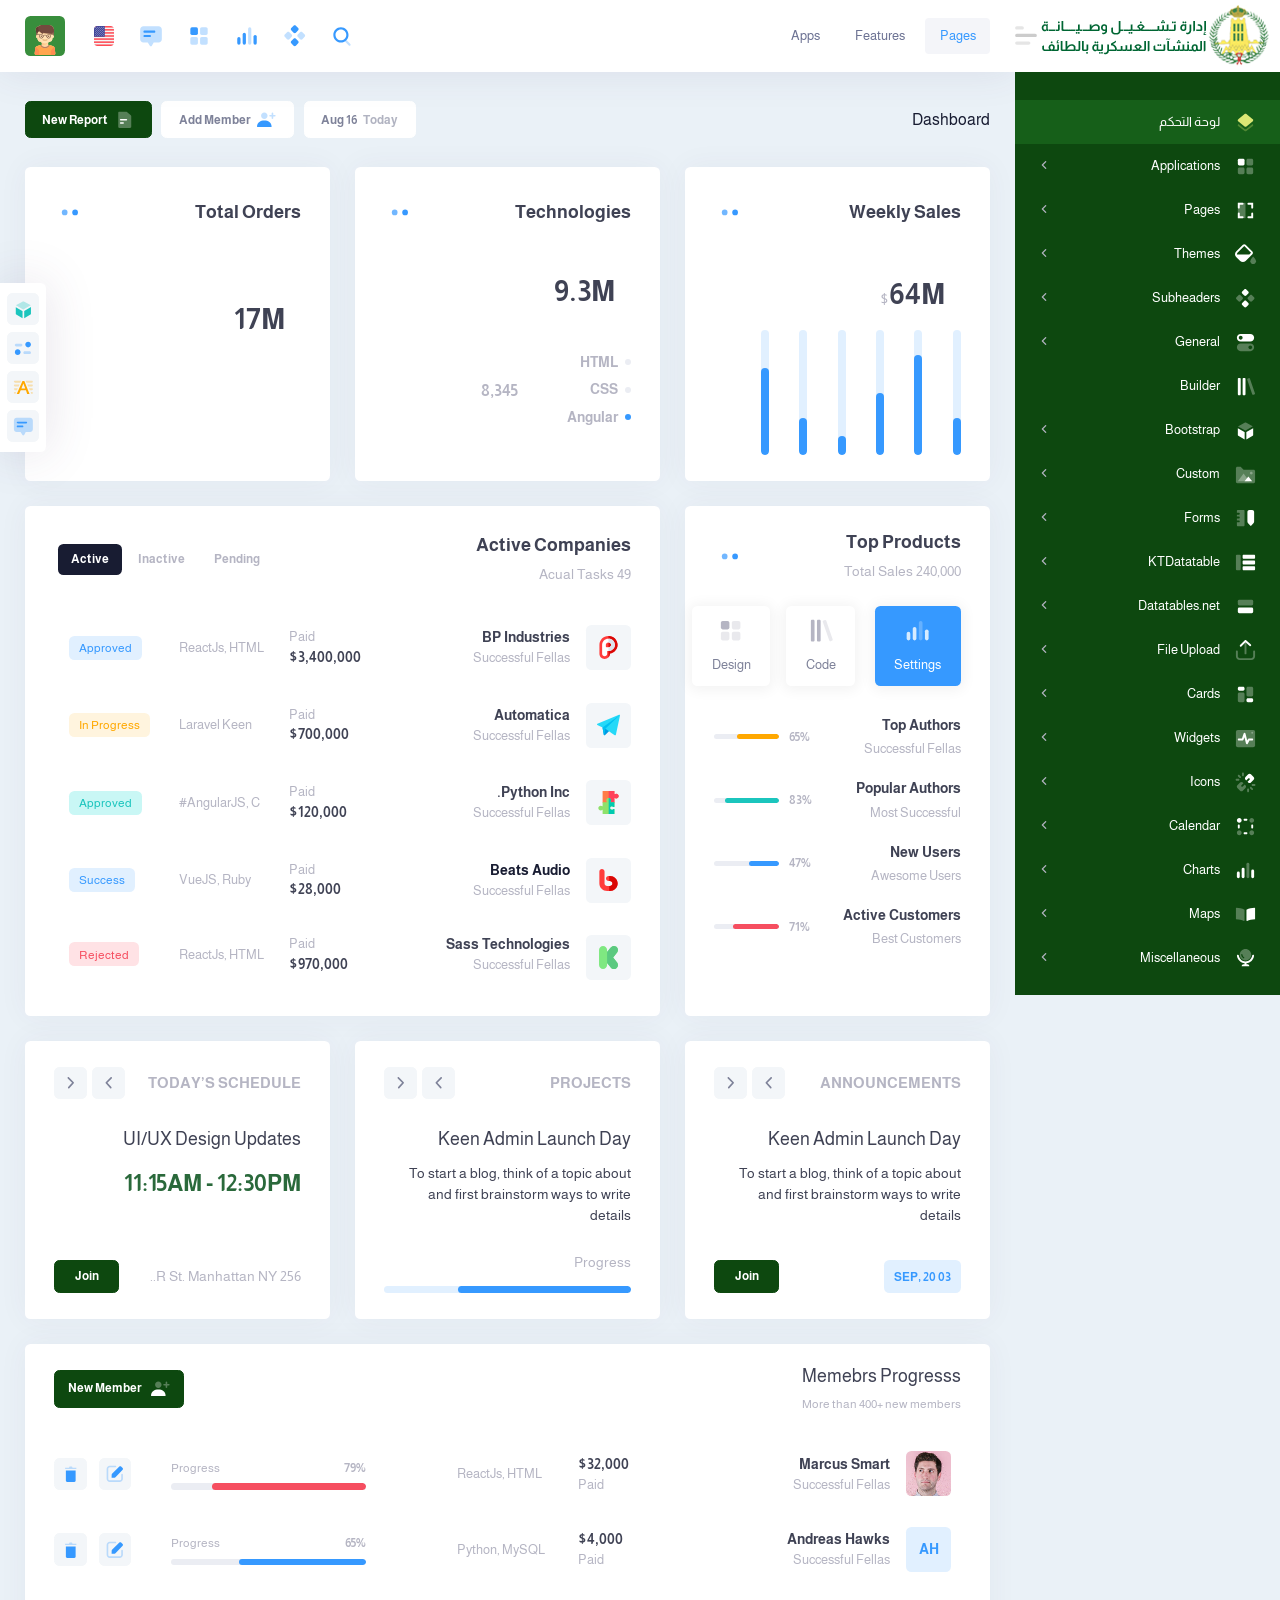
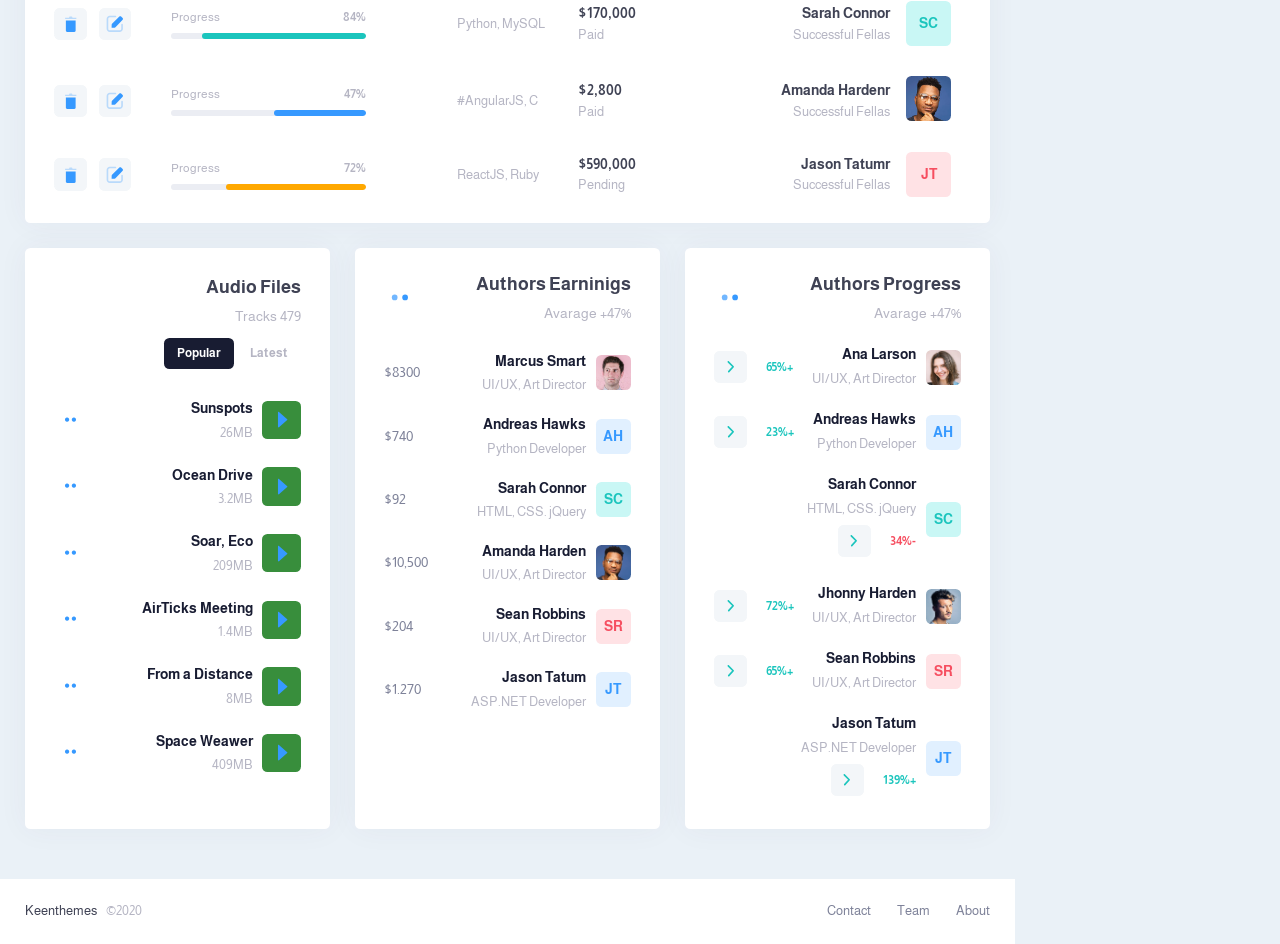
==== commit 32567601: "Dashboard customization 1" ====
--- a/index.html
+++ b/index.html
@@ -22,7 +22,7 @@
 		<link href="assets/css/themes/layout/header/base/light.rtl.css" rel="stylesheet" type="text/css" />
 		<link href="assets/css/themes/layout/header/menu/light.rtl.css" rel="stylesheet" type="text/css" />
 		<link href="assets/css/themes/layout/brand/dark.rtl.css" rel="stylesheet" type="text/css" />
-		<link href="assets/css/themes/layout/aside/dark.rtl.css" rel="stylesheet" type="text/css" />
+		<!-- <link href="assets/css/themes/layout/aside/dark.rtl.css" rel="stylesheet" type="text/css" /> -->
 		<!--end::Layout Themes-->
 		<link rel="shortcut icon" href="assets/media/logos/favicon.png" />
 
@@ -36,7 +36,7 @@
 		<div id="kt_header_mobile" class="header-mobile align-items-center header-mobile-fixed">
 			<!--begin::Logo-->
 			<a href="index.html">
-				<img alt="Logo" src="assets/media/logos/logo.png" />
+				<img alt="Logo" src="assets/media/logos/logo_wide.png" />
 			</a>
 			<!--end::Logo-->
 			<!--begin::Toolbar-->
@@ -79,7 +79,7 @@
 					<div class="brand flex-column-auto" id="kt_brand">
 						<!--begin::Logo-->
 						<a href="index.html" class="brand-logo">
-							<img alt="Logo" src="assets/media/logos/logo.png"  width="55" />
+							<img alt="Logo" src="assets/media/logos/logo_wide.png"  width="230" />
 						</a>
 						<!--end::Logo-->
 						<!--begin::Toggle-->
@@ -121,10 +121,7 @@
 										<span class="menu-text">لوحة التحكم</span>
 									</a>
 								</li>
-								<li class="menu-section">
-									<h4 class="menu-text">Custom</h4>
-									<i class="menu-icon ki ki-bold-more-hor icon-md"></i>
-								</li>
+								 
 								<li class="menu-item menu-item-submenu" aria-haspopup="true" data-menu-toggle="hover">
 									<a href="javascript:;" class="menu-link menu-toggle">
 										<span class="svg-icon menu-icon">
@@ -578,10 +575,7 @@
 										</ul>
 									</div>
 								</li>
-								<li class="menu-section">
-									<h4 class="menu-text">Layout</h4>
-									<i class="menu-icon ki ki-bold-more-hor icon-md"></i>
-								</li>
+								 
 								<li class="menu-item menu-item-submenu" aria-haspopup="true" data-menu-toggle="hover">
 									<a href="javascript:;" class="menu-link menu-toggle">
 										<span class="svg-icon menu-icon">
@@ -799,10 +793,7 @@
 										<span class="menu-text">Builder</span>
 									</a>
 								</li>
-								<li class="menu-section">
-									<h4 class="menu-text">features</h4>
-									<i class="menu-icon ki ki-bold-more-hor icon-md"></i>
-								</li>
+								 
 								<li class="menu-item menu-item-submenu" aria-haspopup="true" data-menu-toggle="hover">
 									<a href="javascript:;" class="menu-link menu-toggle">
 										<span class="svg-icon menu-icon">
--- a/assets/css/custom.css
+++ b/assets/css/custom.css
@@ -1,7 +1,17 @@
 @charset "UTF-8";
 @import url('https://fonts.googleapis.com/css2?family=Almarai:wght@300;400;700;800&display=swap');
 
-body, p, a, button, span, h1, h2, h3, h4, h5, h6 {
+body,
+p,
+a,
+button,
+span,
+h1,
+h2,
+h3,
+h4,
+h5,
+h6 {
     font-family: 'Almarai', sans-serif !important;
 }
 
@@ -9,38 +19,65 @@
     font-size: 1.5rem;
 }
 
+.swal2-icon.swal2-success {
+    -webkit-transform: scaleX(-1);
+    transform: scaleX(-1);
+}
 
 /*Dark green theme*/
 
+.colors {
+    color: #0d480f; /*Color 1*/
+    color: #388e3c; /*Color 2*/
+    color: #8bc34a; /*Color 3*/
+    color: #dce775; /*Color 4*/
+    color: #fff59d; /*Color 5*/
+}
+
+.swal2-icon.swal2-success {
+    border-color: rgb(57, 142, 61);
+    color: #388e3c;    
+}
+
+.swal2-icon.swal2-success .swal2-success-ring {
+    border-color: rgba(57, 142, 61, 0.3);
+}
+
 .btn.btn-primary {
     color: #fff;
-    background-color: #2a6a3b;
-    border-color: #2a6a3b;
+    background-color: #0d480f;
+    border-color: #0d480f;
 }
 
 .text-primary {
-    color: #2a693b!important;
+    color: #2a693b !important;
 }
 
 .login-aside {
-    
-    background: url("../../assets/media/logos/logo_bg.png") bottom center no-repeat #2a6a3b;
+
+    background: url("../../assets/media/logos/logo_bg.png") bottom center no-repeat #0d480f;
 }
 
-a.text-primary:focus, a.text-primary:hover {
-    color: #41a05b!important;
+a.text-primary:focus,
+a.text-primary:hover {
+    color: #388e3c !important;
 }
 
-.btn.btn-primary:not(:disabled):not(.disabled).active, .btn.btn-primary:not(:disabled):not(.disabled):active:not(.btn-text), .show .btn.btn-primary.btn-dropdown, .show>.btn.btn-primary.dropdown-toggle {
+.btn.btn-primary:not(:disabled):not(.disabled).active,
+.btn.btn-primary:not(:disabled):not(.disabled):active:not(.btn-text),
+.show .btn.btn-primary.btn-dropdown,
+.show>.btn.btn-primary.dropdown-toggle {
     color: #fff;
-    background-color: #008e26!important;
-    border-color: #008e26!important;
+    background-color: #388e3c !important;
+    border-color: #388e3c !important;
 }
 
-.btn.btn-primary.focus:not(.btn-text), .btn.btn-primary:focus:not(.btn-text), .btn.btn-primary:hover:not(.btn-text):not(:disabled):not(.disabled) {
+.btn.btn-primary.focus:not(.btn-text),
+.btn.btn-primary:focus:not(.btn-text),
+.btn.btn-primary:hover:not(.btn-text):not(:disabled):not(.disabled) {
     color: #fff;
-    background-color: #008e26!important;
-    border-color: #008e26!important;
+    background-color: #388e3c !important;
+    border-color: #388e3c !important;
 }
 
 .form-control.form-control-solid {
@@ -49,57 +86,108 @@
 }
 
 
-.form-control.form-control-solid.active, .form-control.form-control-solid.focus, .form-control.form-control-solid:active, .form-control.form-control-solid:focus {
-    background-color: #e2f7e7!important;
-    border-color: #2a693b!important;
-  }
+.form-control.form-control-solid.active,
+.form-control.form-control-solid.focus,
+.form-control.form-control-solid:active,
+.form-control.form-control-solid:focus {
+    background-color: #e2f7e7 !important;
+    border-color: #2a693b !important;
+}
 
-  /*index page colors*/
+.btn.btn-light-primary {
+    color: #ffffff !important;
+    background-color: #388e3c !important;
+    
+}
 
-  .aside {
-    background-color: #2a6a3b;
+/*index page colors*/
+
+.aside {
+    background-color: #0d480f;
 }
 
 .aside-menu {
-    background-color: #2a6a3b;
+    background-color: #0d480f;
 }
 
-.aside-menu .menu-nav>.menu-item>.menu-heading .menu-text, .aside-menu .menu-nav>.menu-item>.menu-link .menu-text {
+.aside-menu .menu-nav>.menu-item>.menu-heading .menu-text,
+.aside-menu .menu-nav>.menu-item>.menu-link .menu-text {
     color: #ffffff;
 }
 
-.aside-menu .menu-nav>.menu-item>.menu-heading .menu-icon.svg-icon svg g [fill], .aside-menu .menu-nav>.menu-item>.menu-link .menu-icon.svg-icon svg g [fill] {
-     
+.aside-menu .menu-nav>.menu-item>.menu-heading .menu-icon.svg-icon svg g [fill],
+.aside-menu .menu-nav>.menu-item>.menu-link .menu-icon.svg-icon svg g [fill] {
+
     fill: #ffffff;
 }
 
-.aside-menu .menu-nav>.menu-item.menu-item-active>.menu-heading .menu-icon.svg-icon svg g [fill], .aside-menu .menu-nav>.menu-item.menu-item-active>.menu-link .menu-icon.svg-icon svg g [fill] {
-     
-    fill: #c5d200;
+.aside-menu .menu-nav>.menu-item.menu-item-active>.menu-heading .menu-icon.svg-icon svg g [fill],
+.aside-menu .menu-nav>.menu-item.menu-item-active>.menu-link .menu-icon.svg-icon svg g [fill] {
+
+    fill: #dce775;
 }
 
-.aside-menu .menu-nav>.menu-section .menu-icon, .aside-menu .menu-nav>.menu-section .menu-text {
-    color: #c5d200;
+.aside-menu .menu-nav>.menu-section .menu-icon,
+.aside-menu .menu-nav>.menu-section .menu-text {
+    color: #dce775;
 }
 
-.aside-menu .menu-nav>.menu-item:not(.menu-item-parent):not(.menu-item-open):not(.menu-item-here):not(.menu-item-active):hover>.menu-heading .menu-icon, .aside-menu .menu-nav>.menu-item:not(.menu-item-parent):not(.menu-item-open):not(.menu-item-here):not(.menu-item-active):hover>.menu-link .menu-icon {
+.aside-menu .menu-nav>.menu-item:not(.menu-item-parent):not(.menu-item-open):not(.menu-item-here):not(.menu-item-active):hover>.menu-heading .menu-icon,
+.aside-menu .menu-nav>.menu-item:not(.menu-item-parent):not(.menu-item-open):not(.menu-item-here):not(.menu-item-active):hover>.menu-link .menu-icon {
     color: #ffffff;
 }
 
-.aside-menu .menu-nav>.menu-item:not(.menu-item-parent):not(.menu-item-open):not(.menu-item-here):not(.menu-item-active):hover>.menu-heading, .aside-menu .menu-nav>.menu-item:not(.menu-item-parent):not(.menu-item-open):not(.menu-item-here):not(.menu-item-active):hover>.menu-link {
-    background-color: #3c7a4d;
+.aside-menu .menu-nav>.menu-item:not(.menu-item-parent):not(.menu-item-open):not(.menu-item-here):not(.menu-item-active):hover>.menu-heading,
+.aside-menu .menu-nav>.menu-item:not(.menu-item-parent):not(.menu-item-open):not(.menu-item-here):not(.menu-item-active):hover>.menu-link {
+    background-color: #165f19;
 }
 
-.aside-menu .menu-nav>.menu-item.menu-item-active>.menu-heading, .aside-menu .menu-nav>.menu-item.menu-item-active>.menu-link {
-    background-color: #3c7b4d;
+.aside-menu .menu-nav>.menu-item.menu-item-active>.menu-heading,
+.aside-menu .menu-nav>.menu-item.menu-item-active>.menu-link {
+    background-color: #165f19;
 }
 
-@media (min-width: 992px){
-.brand {
-    background-color: #ffffff;
+.aside-menu .menu-nav>.menu-item.menu-item-open>.menu-heading, 
+.aside-menu .menu-nav>.menu-item.menu-item-open>.menu-link {
+    background-color: #165f19;
+}
+
+.aside-menu .menu-nav>.menu-item.menu-item-open>.menu-heading .menu-icon.svg-icon svg g [fill], 
+.aside-menu .menu-nav>.menu-item.menu-item-open>.menu-link .menu-icon.svg-icon svg g [fill] {
+    color: #dce775 !important;
+}
+
+.aside-menu .menu-nav>.menu-item.menu-item-open>.menu-heading .menu-icon, 
+.aside-menu .menu-nav>.menu-item.menu-item-open>.menu-link .menu-icon {
+    color:#dce775 !important;
+}
  
+.aside-menu .menu-nav>.menu-item .menu-submenu .menu-item>.menu-heading .menu-text,
+.aside-menu .menu-nav>.menu-item .menu-submenu .menu-item>.menu-link .menu-text {
+    color: #ffffff;
 }
+
+@media (min-width: 992px) {
+    .brand {
+        background-color: #ffffff;
+
+    }
+    .brand .btn .svg-icon svg g [fill] {
+        
+        fill: #cccccc;
+    }
+
+    .brand .btn.active .svg-icon svg g [fill], .brand .btn:hover .svg-icon svg g [fill] {
+         
+        fill: #0d480f;
+    }
 }
+
 /*end of index page colors*/
 
-/*End of Dark green theme*/+/*End of Dark green theme*/
+
+.brand {
+    padding: 0 10px;
+    height: 72px;
+}
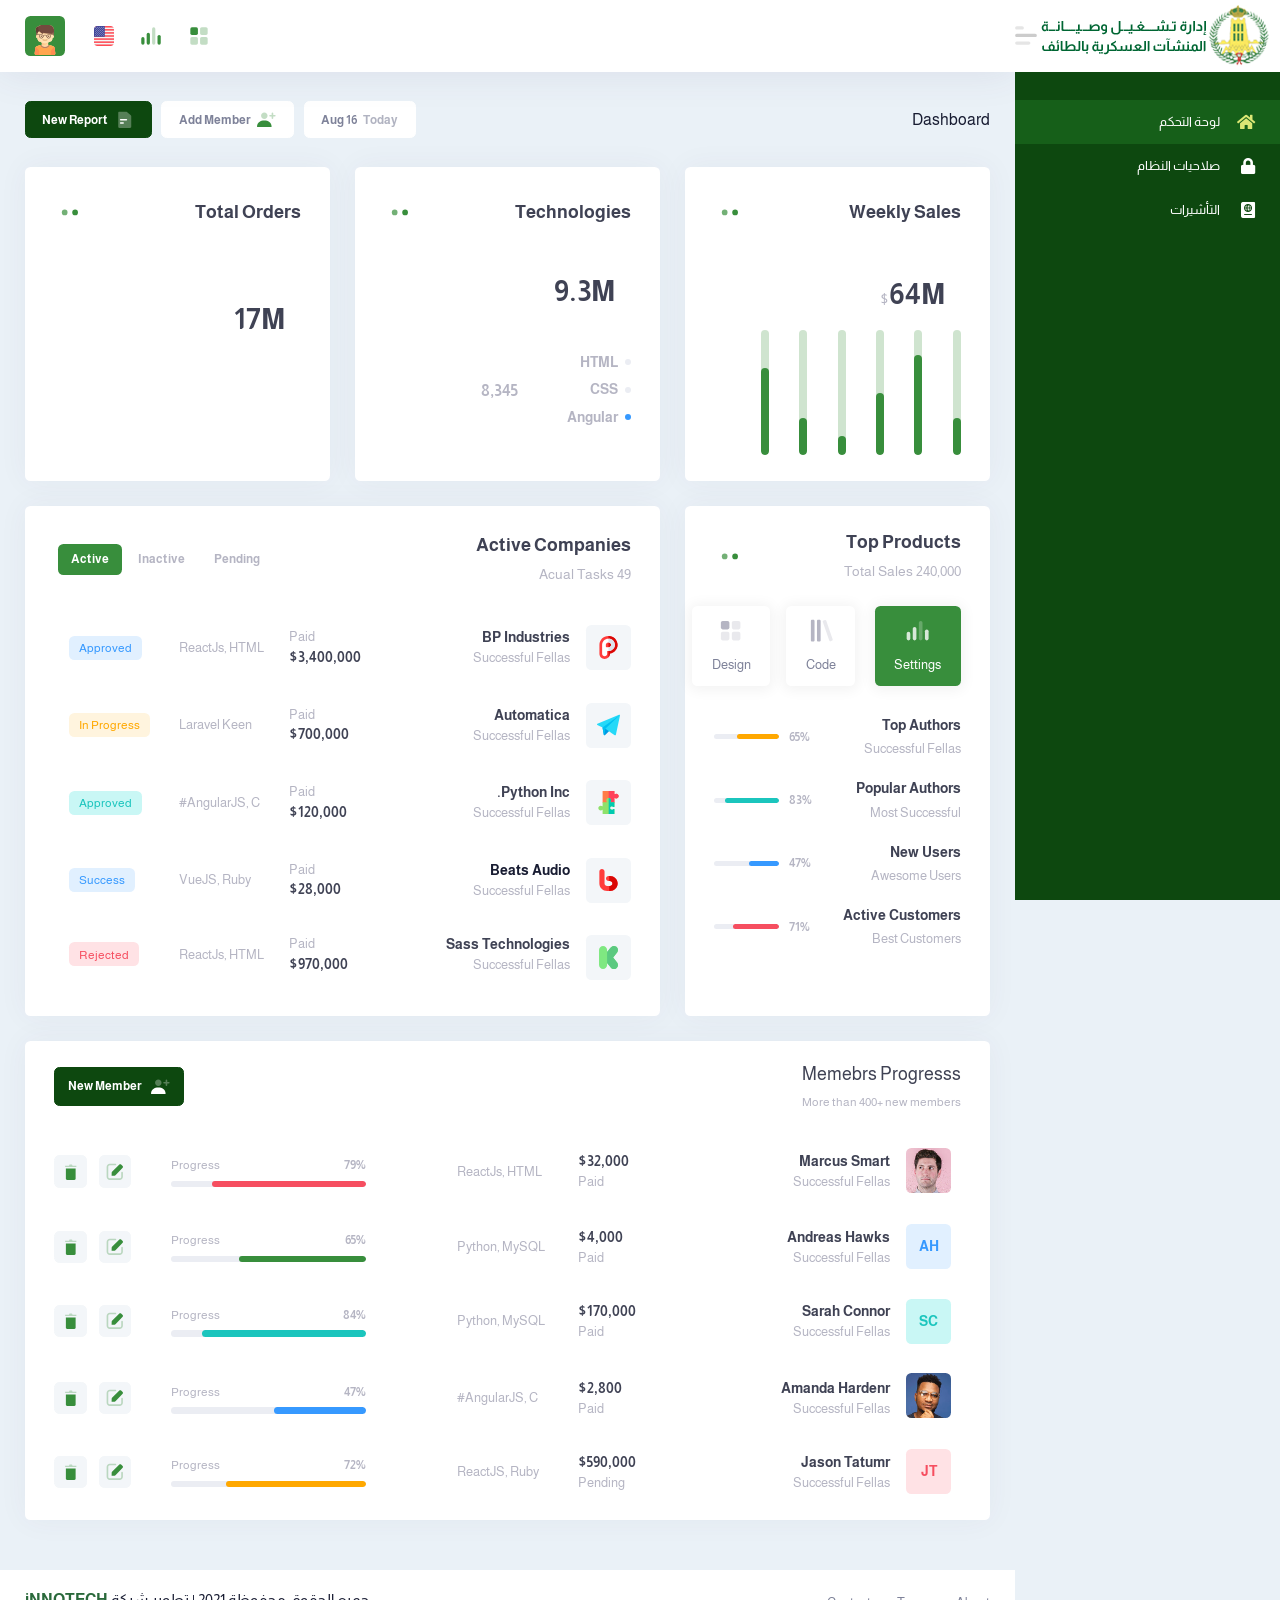
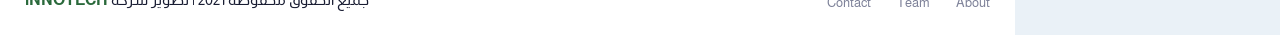
==== commit e2e5d44c: "Changes of Tuesday 8/12/2020" ====
--- a/index.html
+++ b/index.html
@@ -22,10 +22,11 @@
 		<link href="assets/css/themes/layout/header/base/light.rtl.css" rel="stylesheet" type="text/css" />
 		<link href="assets/css/themes/layout/header/menu/light.rtl.css" rel="stylesheet" type="text/css" />
 		<link href="assets/css/themes/layout/brand/dark.rtl.css" rel="stylesheet" type="text/css" />
-		<!-- <link href="assets/css/themes/layout/aside/dark.rtl.css" rel="stylesheet" type="text/css" /> -->
+		<link href="assets/css/themes/layout/aside/dark.rtl.css" rel="stylesheet" type="text/css" />
 		<!--end::Layout Themes-->
 		<link rel="shortcut icon" href="assets/media/logos/favicon.png" />
 
+		<link href="assets/css/dark_green.css" rel="stylesheet" type="text/css" />
 		<link href="assets/css/custom.css" rel="stylesheet" type="text/css" />
 	</head>
 	<!--end::Head-->
@@ -107,2517 +108,31 @@
 							<ul class="menu-nav">
 								<li class="menu-item menu-item-active" aria-haspopup="true">
 									<a href="index.html" class="menu-link">
-										<span class="svg-icon menu-icon">
-											<!--begin::Svg Icon | path:assets/media/svg/icons/Design/Layers.svg-->
-											<svg xmlns="http://www.w3.org/2000/svg" xmlns:xlink="http://www.w3.org/1999/xlink" width="24px" height="24px" viewBox="0 0 24 24" version="1.1">
-												<g stroke="none" stroke-width="1" fill="none" fill-rule="evenodd">
-													<polygon points="0 0 24 0 24 24 0 24" />
-													<path d="M12.9336061,16.072447 L19.36,10.9564761 L19.5181585,10.8312381 C20.1676248,10.3169571 20.2772143,9.3735535 19.7629333,8.72408713 C19.6917232,8.63415859 19.6104327,8.55269514 19.5206557,8.48129411 L12.9336854,3.24257445 C12.3871201,2.80788259 11.6128799,2.80788259 11.0663146,3.24257445 L4.47482784,8.48488609 C3.82645598,9.00054628 3.71887192,9.94418071 4.23453211,10.5925526 C4.30500305,10.6811601 4.38527899,10.7615046 4.47382636,10.8320511 L4.63,10.9564761 L11.0659024,16.0730648 C11.6126744,16.5077525 12.3871218,16.5074963 12.9336061,16.072447 Z" fill="#000000" fill-rule="nonzero" />
-													<path d="M11.0563554,18.6706981 L5.33593024,14.122919 C4.94553994,13.8125559 4.37746707,13.8774308 4.06710397,14.2678211 C4.06471678,14.2708238 4.06234874,14.2738418 4.06,14.2768747 L4.06,14.2768747 C3.75257288,14.6738539 3.82516916,15.244888 4.22214834,15.5523151 C4.22358765,15.5534297 4.2250303,15.55454 4.22647627,15.555646 L11.0872776,20.8031356 C11.6250734,21.2144692 12.371757,21.2145375 12.909628,20.8033023 L19.7677785,15.559828 C20.1693192,15.2528257 20.2459576,14.6784381 19.9389553,14.2768974 C19.9376429,14.2751809 19.9363245,14.2734691 19.935,14.2717619 L19.935,14.2717619 C19.6266937,13.8743807 19.0546209,13.8021712 18.6572397,14.1104775 C18.654352,14.112718 18.6514778,14.1149757 18.6486172,14.1172508 L12.9235044,18.6705218 C12.377022,19.1051477 11.6029199,19.1052208 11.0563554,18.6706981 Z" fill="#000000" opacity="0.3" />
-												</g>
-											</svg>
-											<!--end::Svg Icon-->
+										<span class="menu-icon">
+											<i class="fas fa-home"></i> 
 										</span>
 										<span class="menu-text">لوحة التحكم</span>
 									</a>
 								</li>
-								 
-								<li class="menu-item menu-item-submenu" aria-haspopup="true" data-menu-toggle="hover">
-									<a href="javascript:;" class="menu-link menu-toggle">
-										<span class="svg-icon menu-icon">
-											<!--begin::Svg Icon | path:assets/media/svg/icons/Layout/Layout-4-blocks.svg-->
-											<svg xmlns="http://www.w3.org/2000/svg" xmlns:xlink="http://www.w3.org/1999/xlink" width="24px" height="24px" viewBox="0 0 24 24" version="1.1">
-												<g stroke="none" stroke-width="1" fill="none" fill-rule="evenodd">
-													<rect x="0" y="0" width="24" height="24" />
-													<rect fill="#000000" x="4" y="4" width="7" height="7" rx="1.5" />
-													<path d="M5.5,13 L9.5,13 C10.3284271,13 11,13.6715729 11,14.5 L11,18.5 C11,19.3284271 10.3284271,20 9.5,20 L5.5,20 C4.67157288,20 4,19.3284271 4,18.5 L4,14.5 C4,13.6715729 4.67157288,13 5.5,13 Z M14.5,4 L18.5,4 C19.3284271,4 20,4.67157288 20,5.5 L20,9.5 C20,10.3284271 19.3284271,11 18.5,11 L14.5,11 C13.6715729,11 13,10.3284271 13,9.5 L13,5.5 C13,4.67157288 13.6715729,4 14.5,4 Z M14.5,13 L18.5,13 C19.3284271,13 20,13.6715729 20,14.5 L20,18.5 C20,19.3284271 19.3284271,20 18.5,20 L14.5,20 C13.6715729,20 13,19.3284271 13,18.5 L13,14.5 C13,13.6715729 13.6715729,13 14.5,13 Z" fill="#000000" opacity="0.3" />
-												</g>
-											</svg>
-											<!--end::Svg Icon-->
+
+								<li class="menu-item " aria-haspopup="true">
+									<a href="system.html" class="menu-link">
+										<span class="menu-icon">
+											<i class="fas fa-lock"></i> 
 										</span>
-										<span class="menu-text">Applications</span>
-										<i class="menu-arrow"></i>
-									</a>
-									<div class="menu-submenu">
-										<i class="menu-arrow"></i>
-										<ul class="menu-subnav">
-											<li class="menu-item menu-item-parent" aria-haspopup="true">
-												<span class="menu-link">
-													<span class="menu-text">Applications</span>
-												</span>
-											</li>
-											<li class="menu-item menu-item-submenu" aria-haspopup="true" data-menu-toggle="hover">
-												<a href="javascript:;" class="menu-link menu-toggle">
-													<i class="menu-bullet menu-bullet-line">
-														<span></span>
-													</i>
-													<span class="menu-text">Users</span>
-													<span class="menu-label">
-														<span class="label label-rounded label-primary">6</span>
-													</span>
-													<i class="menu-arrow"></i>
-												</a>
-												<div class="menu-submenu">
-													<i class="menu-arrow"></i>
-													<ul class="menu-subnav">
-														<li class="menu-item" aria-haspopup="true">
-															<a href="custom/apps/user/list-default.html" class="menu-link">
-																<i class="menu-bullet menu-bullet-dot">
-																	<span></span>
-																</i>
-																<span class="menu-text">List - Default</span>
-															</a>
-														</li>
-														<li class="menu-item" aria-haspopup="true">
-															<a href="custom/apps/user/list-datatable.html" class="menu-link">
-																<i class="menu-bullet menu-bullet-dot">
-																	<span></span>
-																</i>
-																<span class="menu-text">List - Datatable</span>
-															</a>
-														</li>
-														<li class="menu-item" aria-haspopup="true">
-															<a href="custom/apps/user/list-columns-1.html" class="menu-link">
-																<i class="menu-bullet menu-bullet-dot">
-																	<span></span>
-																</i>
-																<span class="menu-text">List - Columns 1</span>
-															</a>
-														</li>
-														<li class="menu-item" aria-haspopup="true">
-															<a href="custom/apps/user/list-columns-2.html" class="menu-link">
-																<i class="menu-bullet menu-bullet-dot">
-																	<span></span>
-																</i>
-																<span class="menu-text">List - Columns 2</span>
-															</a>
-														</li>
-														<li class="menu-item" aria-haspopup="true">
-															<a href="custom/apps/user/add-user.html" class="menu-link">
-																<i class="menu-bullet menu-bullet-dot">
-																	<span></span>
-																</i>
-																<span class="menu-text">Add User</span>
-															</a>
-														</li>
-														<li class="menu-item" aria-haspopup="true">
-															<a href="custom/apps/user/edit-user.html" class="menu-link">
-																<i class="menu-bullet menu-bullet-dot">
-																	<span></span>
-																</i>
-																<span class="menu-text">Edit User</span>
-															</a>
-														</li>
-													</ul>
-												</div>
-											</li>
-											<li class="menu-item menu-item-submenu" aria-haspopup="true" data-menu-toggle="hover">
-												<a href="javascript:;" class="menu-link menu-toggle">
-													<i class="menu-bullet menu-bullet-line">
-														<span></span>
-													</i>
-													<span class="menu-text">Profile</span>
-													<i class="menu-arrow"></i>
-												</a>
-												<div class="menu-submenu">
-													<i class="menu-arrow"></i>
-													<ul class="menu-subnav">
-														<li class="menu-item menu-item-submenu" aria-haspopup="true" data-menu-toggle="hover">
-															<a href="javascript:;" class="menu-link menu-toggle">
-																<i class="menu-bullet menu-bullet-dot">
-																	<span></span>
-																</i>
-																<span class="menu-text">Profile 1</span>
-																<i class="menu-arrow"></i>
-															</a>
-															<div class="menu-submenu">
-																<i class="menu-arrow"></i>
-																<ul class="menu-subnav">
-																	<li class="menu-item" aria-haspopup="true">
-																		<a href="custom/apps/profile/profile-1/overview.html" class="menu-link">
-																			<i class="menu-bullet menu-bullet-line">
-																				<span></span>
-																			</i>
-																			<span class="menu-text">Overview</span>
-																		</a>
-																	</li>
-																	<li class="menu-item" aria-haspopup="true">
-																		<a href="custom/apps/profile/profile-1/personal-information.html" class="menu-link">
-																			<i class="menu-bullet menu-bullet-line">
-																				<span></span>
-																			</i>
-																			<span class="menu-text">Personal Information</span>
-																		</a>
-																	</li>
-																	<li class="menu-item" aria-haspopup="true">
-																		<a href="custom/apps/profile/profile-1/account-information.html" class="menu-link">
-																			<i class="menu-bullet menu-bullet-line">
-																				<span></span>
-																			</i>
-																			<span class="menu-text">Account Information</span>
-																		</a>
-																	</li>
-																	<li class="menu-item" aria-haspopup="true">
-																		<a href="custom/apps/profile/profile-1/change-password.html" class="menu-link">
-																			<i class="menu-bullet menu-bullet-line">
-																				<span></span>
-																			</i>
-																			<span class="menu-text">Change Password</span>
-																		</a>
-																	</li>
-																	<li class="menu-item" aria-haspopup="true">
-																		<a href="custom/apps/profile/profile-1/email-settings.html" class="menu-link">
-																			<i class="menu-bullet menu-bullet-line">
-																				<span></span>
-																			</i>
-																			<span class="menu-text">Email Settings</span>
-																		</a>
-																	</li>
-																</ul>
-															</div>
-														</li>
-														<li class="menu-item" aria-haspopup="true">
-															<a href="custom/apps/profile/profile-2.html" class="menu-link">
-																<i class="menu-bullet menu-bullet-dot">
-																	<span></span>
-																</i>
-																<span class="menu-text">Profile 2</span>
-															</a>
-														</li>
-														<li class="menu-item" aria-haspopup="true">
-															<a href="custom/apps/profile/profile-3.html" class="menu-link">
-																<i class="menu-bullet menu-bullet-dot">
-																	<span></span>
-																</i>
-																<span class="menu-text">Profile 3</span>
-															</a>
-														</li>
-														<li class="menu-item" aria-haspopup="true">
-															<a href="custom/apps/profile/profile-4.html" class="menu-link">
-																<i class="menu-bullet menu-bullet-dot">
-																	<span></span>
-																</i>
-																<span class="menu-text">Profile 4</span>
-															</a>
-														</li>
-													</ul>
-												</div>
-											</li>
-											<li class="menu-item" aria-haspopup="true">
-												<a href="custom/apps/inbox.html" class="menu-link">
-													<i class="menu-bullet menu-bullet-line">
-														<span></span>
-													</i>
-													<span class="menu-text">Inbox</span>
-													<span class="menu-label">
-														<span class="label label-danger label-inline">new</span>
-													</span>
-												</a>
-											</li>
-										</ul>
-									</div>
-								</li>
-								<li class="menu-item menu-item-submenu" aria-haspopup="true" data-menu-toggle="hover">
-									<a href="javascript:;" class="menu-link menu-toggle">
-										<span class="svg-icon menu-icon">
-											<!--begin::Svg Icon | path:assets/media/svg/icons/Shopping/Barcode-read.svg-->
-											<svg xmlns="http://www.w3.org/2000/svg" xmlns:xlink="http://www.w3.org/1999/xlink" width="24px" height="24px" viewBox="0 0 24 24" version="1.1">
-												<g stroke="none" stroke-width="1" fill="none" fill-rule="evenodd">
-													<rect x="0" y="0" width="24" height="24" />
-													<rect fill="#000000" opacity="0.3" x="4" y="4" width="8" height="16" />
-													<path d="M6,18 L9,18 C9.66666667,18.1143819 10,18.4477153 10,19 C10,19.5522847 9.66666667,19.8856181 9,20 L4,20 L4,15 C4,14.3333333 4.33333333,14 5,14 C5.66666667,14 6,14.3333333 6,15 L6,18 Z M18,18 L18,15 C18.1143819,14.3333333 18.4477153,14 19,14 C19.5522847,14 19.8856181,14.3333333 20,15 L20,20 L15,20 C14.3333333,20 14,19.6666667 14,19 C14,18.3333333 14.3333333,18 15,18 L18,18 Z M18,6 L15,6 C14.3333333,5.88561808 14,5.55228475 14,5 C14,4.44771525 14.3333333,4.11438192 15,4 L20,4 L20,9 C20,9.66666667 19.6666667,10 19,10 C18.3333333,10 18,9.66666667 18,9 L18,6 Z M6,6 L6,9 C5.88561808,9.66666667 5.55228475,10 5,10 C4.44771525,10 4.11438192,9.66666667 4,9 L4,4 L9,4 C9.66666667,4 10,4.33333333 10,5 C10,5.66666667 9.66666667,6 9,6 L6,6 Z" fill="#000000" fill-rule="nonzero" />
-												</g>
-											</svg>
-											<!--end::Svg Icon-->
-										</span>
-										<span class="menu-text">Pages</span>
-										<i class="menu-arrow"></i>
-									</a>
-									<div class="menu-submenu">
-										<i class="menu-arrow"></i>
-										<ul class="menu-subnav">
-											<li class="menu-item menu-item-parent" aria-haspopup="true">
-												<span class="menu-link">
-													<span class="menu-text">Pages</span>
-												</span>
-											</li>
-											<li class="menu-item menu-item-submenu" aria-haspopup="true" data-menu-toggle="hover">
-												<a href="javascript:;" class="menu-link menu-toggle">
-													<i class="menu-bullet menu-bullet-dot">
-														<span></span>
-													</i>
-													<span class="menu-text">Login</span>
-													<i class="menu-arrow"></i>
-												</a>
-												<div class="menu-submenu">
-													<i class="menu-arrow"></i>
-													<ul class="menu-subnav">
-														<li class="menu-item" aria-haspopup="true">
-															<a href="custom/pages/login/login-1.html" class="menu-link">
-																<i class="menu-bullet menu-bullet-dot">
-																	<span></span>
-																</i>
-																<span class="menu-text">Login 1</span>
-															</a>
-														</li>
-														<li class="menu-item" aria-haspopup="true">
-															<a href="custom/pages/login/login-2.html" class="menu-link">
-																<i class="menu-bullet menu-bullet-dot">
-																	<span></span>
-																</i>
-																<span class="menu-text">Login 2</span>
-															</a>
-														</li>
-														<li class="menu-item menu-item-submenu" aria-haspopup="true" data-menu-toggle="hover">
-															<a href="javascript:;" class="menu-link menu-toggle">
-																<i class="menu-bullet menu-bullet-dot">
-																	<span></span>
-																</i>
-																<span class="menu-text">Login 3</span>
-																<span class="menu-label">
-																	<span class="label label-inline label-info">Wizard</span>
-																</span>
-																<i class="menu-arrow"></i>
-															</a>
-															<div class="menu-submenu">
-																<i class="menu-arrow"></i>
-																<ul class="menu-subnav">
-																	<li class="menu-item" aria-haspopup="true">
-																		<a href="custom/pages/login/login-3/signup.html" class="menu-link">
-																			<i class="menu-bullet menu-bullet-dot">
-																				<span></span>
-																			</i>
-																			<span class="menu-text">Sign Up</span>
-																		</a>
-																	</li>
-																	<li class="menu-item" aria-haspopup="true">
-																		<a href="custom/pages/login/login-3/signin.html" class="menu-link">
-																			<i class="menu-bullet menu-bullet-dot">
-																				<span></span>
-																			</i>
-																			<span class="menu-text">Sign In</span>
-																		</a>
-																	</li>
-																	<li class="menu-item" aria-haspopup="true">
-																		<a href="custom/pages/login/login-3/forgot.html" class="menu-link">
-																			<i class="menu-bullet menu-bullet-dot">
-																				<span></span>
-																			</i>
-																			<span class="menu-text">Forgot Password</span>
-																		</a>
-																	</li>
-																</ul>
-															</div>
-														</li>
-													</ul>
-												</div>
-											</li>
-											<li class="menu-item menu-item-submenu" aria-haspopup="true" data-menu-toggle="hover">
-												<a href="javascript:;" class="menu-link menu-toggle">
-													<i class="menu-bullet menu-bullet-dot">
-														<span></span>
-													</i>
-													<span class="menu-text">Wizard</span>
-													<i class="menu-arrow"></i>
-												</a>
-												<div class="menu-submenu">
-													<i class="menu-arrow"></i>
-													<ul class="menu-subnav">
-														<li class="menu-item" aria-haspopup="true">
-															<a href="custom/pages/wizard/wizard-1.html" class="menu-link">
-																<i class="menu-bullet menu-bullet-dot">
-																	<span></span>
-																</i>
-																<span class="menu-text">Wizard 1</span>
-															</a>
-														</li>
-														<li class="menu-item" aria-haspopup="true">
-															<a href="custom/pages/wizard/wizard-2.html" class="menu-link">
-																<i class="menu-bullet menu-bullet-dot">
-																	<span></span>
-																</i>
-																<span class="menu-text">Wizard 2</span>
-															</a>
-														</li>
-														<li class="menu-item" aria-haspopup="true">
-															<a href="custom/pages/wizard/wizard-3.html" class="menu-link">
-																<i class="menu-bullet menu-bullet-dot">
-																	<span></span>
-																</i>
-																<span class="menu-text">Wizard 3</span>
-															</a>
-														</li>
-														<li class="menu-item" aria-haspopup="true">
-															<a href="custom/pages/wizard/wizard-4.html" class="menu-link">
-																<i class="menu-bullet menu-bullet-dot">
-																	<span></span>
-																</i>
-																<span class="menu-text">Wizard 4</span>
-															</a>
-														</li>
-														<li class="menu-item" aria-haspopup="true">
-															<a href="custom/pages/wizard/wizard-5.html" class="menu-link">
-																<i class="menu-bullet menu-bullet-dot">
-																	<span></span>
-																</i>
-																<span class="menu-text">Wizard 5</span>
-															</a>
-														</li>
-													</ul>
-												</div>
-											</li>
-											<li class="menu-item menu-item-submenu" aria-haspopup="true" data-menu-toggle="hover">
-												<a href="javascript:;" class="menu-link menu-toggle">
-													<i class="menu-bullet menu-bullet-dot">
-														<span></span>
-													</i>
-													<span class="menu-text">Pricing Tables</span>
-													<i class="menu-arrow"></i>
-												</a>
-												<div class="menu-submenu">
-													<i class="menu-arrow"></i>
-													<ul class="menu-subnav">
-														<li class="menu-item" aria-haspopup="true">
-															<a href="custom/pages/pricing/pricing-1.html" class="menu-link">
-																<i class="menu-bullet menu-bullet-dot">
-																	<span></span>
-																</i>
-																<span class="menu-text">Pricing Tables 1</span>
-															</a>
-														</li>
-														<li class="menu-item" aria-haspopup="true">
-															<a href="custom/pages/pricing/pricing-2.html" class="menu-link">
-																<i class="menu-bullet menu-bullet-dot">
-																	<span></span>
-																</i>
-																<span class="menu-text">Pricing Tables 2</span>
-															</a>
-														</li>
-													</ul>
-												</div>
-											</li>
-											<li class="menu-item menu-item-submenu" aria-haspopup="true" data-menu-toggle="hover">
-												<a href="javascript:;" class="menu-link menu-toggle">
-													<i class="menu-bullet menu-bullet-dot">
-														<span></span>
-													</i>
-													<span class="menu-text">Invoices</span>
-													<i class="menu-arrow"></i>
-												</a>
-												<div class="menu-submenu">
-													<i class="menu-arrow"></i>
-													<ul class="menu-subnav">
-														<li class="menu-item" aria-haspopup="true">
-															<a href="custom/pages/invoices/invoice-1.html" class="menu-link">
-																<i class="menu-bullet menu-bullet-dot">
-																	<span></span>
-																</i>
-																<span class="menu-text">Invoice 1</span>
-															</a>
-														</li>
-														<li class="menu-item" aria-haspopup="true">
-															<a href="custom/pages/invoices/invoice-2.html" class="menu-link">
-																<i class="menu-bullet menu-bullet-dot">
-																	<span></span>
-																</i>
-																<span class="menu-text">Invoice 2</span>
-															</a>
-														</li>
-													</ul>
-												</div>
-											</li>
-											<li class="menu-item menu-item-submenu" aria-haspopup="true" data-menu-toggle="hover">
-												<a href="javascript:;" class="menu-link menu-toggle">
-													<i class="menu-bullet menu-bullet-dot">
-														<span></span>
-													</i>
-													<span class="menu-text">Error</span>
-													<i class="menu-arrow"></i>
-												</a>
-												<div class="menu-submenu">
-													<i class="menu-arrow"></i>
-													<ul class="menu-subnav">
-														<li class="menu-item" aria-haspopup="true">
-															<a href="custom/pages/error/error-1.html" class="menu-link">
-																<i class="menu-bullet menu-bullet-dot">
-																	<span></span>
-																</i>
-																<span class="menu-text">Error 1</span>
-															</a>
-														</li>
-														<li class="menu-item" aria-haspopup="true">
-															<a href="custom/pages/error/error-2.html" class="menu-link">
-																<i class="menu-bullet menu-bullet-dot">
-																	<span></span>
-																</i>
-																<span class="menu-text">Error 2</span>
-															</a>
-														</li>
-														<li class="menu-item" aria-haspopup="true">
-															<a href="custom/pages/error/error-3.html" class="menu-link">
-																<i class="menu-bullet menu-bullet-dot">
-																	<span></span>
-																</i>
-																<span class="menu-text">Error 3</span>
-															</a>
-														</li>
-														<li class="menu-item" aria-haspopup="true">
-															<a href="custom/pages/error/error-4.html" class="menu-link">
-																<i class="menu-bullet menu-bullet-dot">
-																	<span></span>
-																</i>
-																<span class="menu-text">Error 4</span>
-															</a>
-														</li>
-													</ul>
-												</div>
-											</li>
-										</ul>
-									</div>
-								</li>
-								 
-								<li class="menu-item menu-item-submenu" aria-haspopup="true" data-menu-toggle="hover">
-									<a href="javascript:;" class="menu-link menu-toggle">
-										<span class="svg-icon menu-icon">
-											<!--begin::Svg Icon | path:assets/media/svg/icons/Design/Bucket.svg-->
-											<svg xmlns="http://www.w3.org/2000/svg" xmlns:xlink="http://www.w3.org/1999/xlink" width="24px" height="24px" viewBox="0 0 24 24" version="1.1">
-												<g stroke="none" stroke-width="1" fill="none" fill-rule="evenodd">
-													<rect x="0" y="0" width="24" height="24" />
-													<path d="M5,5 L5,15 C5,15.5948613 5.25970314,16.1290656 5.6719139,16.4954176 C5.71978107,16.5379595 5.76682388,16.5788906 5.81365532,16.6178662 C5.82524933,16.6294602 15,7.45470952 15,7.45470952 C15,6.9962515 15,6.17801499 15,5 L5,5 Z M5,3 L15,3 C16.1045695,3 17,3.8954305 17,5 L17,15 C17,17.209139 15.209139,19 13,19 L7,19 C4.790861,19 3,17.209139 3,15 L3,5 C3,3.8954305 3.8954305,3 5,3 Z" fill="#000000" fill-rule="nonzero" transform="translate(10.000000, 11.000000) rotate(-315.000000) translate(-10.000000, -11.000000)" />
-													<path d="M20,22 C21.6568542,22 23,20.6568542 23,19 C23,17.8954305 22,16.2287638 20,14 C18,16.2287638 17,17.8954305 17,19 C17,20.6568542 18.3431458,22 20,22 Z" fill="#000000" opacity="0.3" />
-												</g>
-											</svg>
-											<!--end::Svg Icon-->
-										</span>
-										<span class="menu-text">Themes</span>
-										<i class="menu-arrow"></i>
-									</a>
-									<div class="menu-submenu">
-										<i class="menu-arrow"></i>
-										<ul class="menu-subnav">
-											<li class="menu-item menu-item-parent" aria-haspopup="true">
-												<span class="menu-link">
-													<span class="menu-text">Themes</span>
-												</span>
-											</li>
-											<li class="menu-item" aria-haspopup="true">
-												<a href="layout/themes/aside-light.html" class="menu-link">
-													<i class="menu-bullet menu-bullet-dot">
-														<span></span>
-													</i>
-													<span class="menu-text">Light Aside</span>
-												</a>
-											</li>
-											<li class="menu-item" aria-haspopup="true">
-												<a href="layout/themes/header-dark.html" class="menu-link">
-													<i class="menu-bullet menu-bullet-dot">
-														<span></span>
-													</i>
-													<span class="menu-text">Dark Header</span>
-												</a>
-											</li>
-										</ul>
-									</div>
-								</li>
-								<li class="menu-item menu-item-submenu" aria-haspopup="true" data-menu-toggle="hover">
-									<a href="javascript:;" class="menu-link menu-toggle">
-										<span class="svg-icon menu-icon">
-											<!--begin::Svg Icon | path:assets/media/svg/icons/Code/Compiling.svg-->
-											<svg xmlns="http://www.w3.org/2000/svg" xmlns:xlink="http://www.w3.org/1999/xlink" width="24px" height="24px" viewBox="0 0 24 24" version="1.1">
-												<g stroke="none" stroke-width="1" fill="none" fill-rule="evenodd">
-													<rect x="0" y="0" width="24" height="24" />
-													<path d="M2.56066017,10.6819805 L4.68198052,8.56066017 C5.26776695,7.97487373 6.21751442,7.97487373 6.80330086,8.56066017 L8.9246212,10.6819805 C9.51040764,11.267767 9.51040764,12.2175144 8.9246212,12.8033009 L6.80330086,14.9246212 C6.21751442,15.5104076 5.26776695,15.5104076 4.68198052,14.9246212 L2.56066017,12.8033009 C1.97487373,12.2175144 1.97487373,11.267767 2.56066017,10.6819805 Z M14.5606602,10.6819805 L16.6819805,8.56066017 C17.267767,7.97487373 18.2175144,7.97487373 18.8033009,8.56066017 L20.9246212,10.6819805 C21.5104076,11.267767 21.5104076,12.2175144 20.9246212,12.8033009 L18.8033009,14.9246212 C18.2175144,15.5104076 17.267767,15.5104076 16.6819805,14.9246212 L14.5606602,12.8033009 C13.9748737,12.2175144 13.9748737,11.267767 14.5606602,10.6819805 Z" fill="#000000" opacity="0.3" />
-													<path d="M8.56066017,16.6819805 L10.6819805,14.5606602 C11.267767,13.9748737 12.2175144,13.9748737 12.8033009,14.5606602 L14.9246212,16.6819805 C15.5104076,17.267767 15.5104076,18.2175144 14.9246212,18.8033009 L12.8033009,20.9246212 C12.2175144,21.5104076 11.267767,21.5104076 10.6819805,20.9246212 L8.56066017,18.8033009 C7.97487373,18.2175144 7.97487373,17.267767 8.56066017,16.6819805 Z M8.56066017,4.68198052 L10.6819805,2.56066017 C11.267767,1.97487373 12.2175144,1.97487373 12.8033009,2.56066017 L14.9246212,4.68198052 C15.5104076,5.26776695 15.5104076,6.21751442 14.9246212,6.80330086 L12.8033009,8.9246212 C12.2175144,9.51040764 11.267767,9.51040764 10.6819805,8.9246212 L8.56066017,6.80330086 C7.97487373,6.21751442 7.97487373,5.26776695 8.56066017,4.68198052 Z" fill="#000000" />
-												</g>
-											</svg>
-											<!--end::Svg Icon-->
-										</span>
-										<span class="menu-text">Subheaders</span>
-										<i class="menu-arrow"></i>
-									</a>
-									<div class="menu-submenu">
-										<i class="menu-arrow"></i>
-										<ul class="menu-subnav">
-											<li class="menu-item menu-item-parent" aria-haspopup="true">
-												<span class="menu-link">
-													<span class="menu-text">Subheaders</span>
-												</span>
-											</li>
-											<li class="menu-item" aria-haspopup="true">
-												<a href="layout/subheader/general.html" class="menu-link">
-													<i class="menu-bullet menu-bullet-dot">
-														<span></span>
-													</i>
-													<span class="menu-text">General</span>
-												</a>
-											</li>
-											<li class="menu-item" aria-haspopup="true">
-												<a href="layout/subheader/toolbar.html" class="menu-link">
-													<i class="menu-bullet menu-bullet-dot">
-														<span></span>
-													</i>
-													<span class="menu-text">Toolbar</span>
-												</a>
-											</li>
-											<li class="menu-item" aria-haspopup="true">
-												<a href="layout/subheader/actions.html" class="menu-link">
-													<i class="menu-bullet menu-bullet-dot">
-														<span></span>
-													</i>
-													<span class="menu-text">Actions</span>
-												</a>
-											</li>
-											<li class="menu-item" aria-haspopup="true">
-												<a href="layout/subheader/crud.html" class="menu-link">
-													<i class="menu-bullet menu-bullet-dot">
-														<span></span>
-													</i>
-													<span class="menu-text">CRUD</span>
-												</a>
-											</li>
-											<li class="menu-item" aria-haspopup="true">
-												<a href="layout/subheader/none.html" class="menu-link">
-													<i class="menu-bullet menu-bullet-dot">
-														<span></span>
-													</i>
-													<span class="menu-text">None</span>
-												</a>
-											</li>
-										</ul>
-									</div>
-								</li>
-								<li class="menu-item menu-item-submenu" aria-haspopup="true" data-menu-toggle="hover">
-									<a href="javascript:;" class="menu-link menu-toggle">
-										<span class="svg-icon menu-icon">
-											<!--begin::Svg Icon | path:assets/media/svg/icons/General/Settings-1.svg-->
-											<svg xmlns="http://www.w3.org/2000/svg" xmlns:xlink="http://www.w3.org/1999/xlink" width="24px" height="24px" viewBox="0 0 24 24" version="1.1">
-												<g stroke="none" stroke-width="1" fill="none" fill-rule="evenodd">
-													<rect x="0" y="0" width="24" height="24" />
-													<path d="M7,3 L17,3 C19.209139,3 21,4.790861 21,7 C21,9.209139 19.209139,11 17,11 L7,11 C4.790861,11 3,9.209139 3,7 C3,4.790861 4.790861,3 7,3 Z M7,9 C8.1045695,9 9,8.1045695 9,7 C9,5.8954305 8.1045695,5 7,5 C5.8954305,5 5,5.8954305 5,7 C5,8.1045695 5.8954305,9 7,9 Z" fill="#000000" />
-													<path d="M7,13 L17,13 C19.209139,13 21,14.790861 21,17 C21,19.209139 19.209139,21 17,21 L7,21 C4.790861,21 3,19.209139 3,17 C3,14.790861 4.790861,13 7,13 Z M17,19 C18.1045695,19 19,18.1045695 19,17 C19,15.8954305 18.1045695,15 17,15 C15.8954305,15 15,15.8954305 15,17 C15,18.1045695 15.8954305,19 17,19 Z" fill="#000000" opacity="0.3" />
-												</g>
-											</svg>
-											<!--end::Svg Icon-->
-										</span>
-										<span class="menu-text">General</span>
-										<i class="menu-arrow"></i>
-									</a>
-									<div class="menu-submenu">
-										<i class="menu-arrow"></i>
-										<ul class="menu-subnav">
-											<li class="menu-item menu-item-parent" aria-haspopup="true">
-												<span class="menu-link">
-													<span class="menu-text">General</span>
-												</span>
-											</li>
-											<li class="menu-item" aria-haspopup="true">
-												<a href="layout/general/sidebar.html" class="menu-link">
-													<i class="menu-bullet menu-bullet-dot">
-														<span></span>
-													</i>
-													<span class="menu-text">Sidebar</span>
-												</a>
-											</li>
-											<li class="menu-item" aria-haspopup="true">
-												<a href="layout/general/expanded-sidebar.html" class="menu-link">
-													<i class="menu-bullet menu-bullet-dot">
-														<span></span>
-													</i>
-													<span class="menu-text">Expanded Sidebar</span>
-												</a>
-											</li>
-											<li class="menu-item" aria-haspopup="true">
-												<a href="layout/general/fluid-content.html" class="menu-link">
-													<i class="menu-bullet menu-bullet-dot">
-														<span></span>
-													</i>
-													<span class="menu-text">Fluid Content</span>
-												</a>
-											</li>
-											<li class="menu-item" aria-haspopup="true">
-												<a href="layout/general/minimized-aside.html" class="menu-link">
-													<i class="menu-bullet menu-bullet-dot">
-														<span></span>
-													</i>
-													<span class="menu-text">Minimized Aside</span>
-												</a>
-											</li>
-											<li class="menu-item" aria-haspopup="true">
-												<a href="layout/general/no-aside.html" class="menu-link">
-													<i class="menu-bullet menu-bullet-dot">
-														<span></span>
-													</i>
-													<span class="menu-text">No Aside</span>
-												</a>
-											</li>
-											<li class="menu-item" aria-haspopup="true">
-												<a href="layout/general/empty-page.html" class="menu-link">
-													<i class="menu-bullet menu-bullet-dot">
-														<span></span>
-													</i>
-													<span class="menu-text">Empty Page</span>
-												</a>
-											</li>
-											<li class="menu-item" aria-haspopup="true">
-												<a href="layout/general/fixed-footer.html" class="menu-link">
-													<i class="menu-bullet menu-bullet-dot">
-														<span></span>
-													</i>
-													<span class="menu-text">Fixed Footer</span>
-												</a>
-											</li>
-											<li class="menu-item" aria-haspopup="true">
-												<a href="layout/general/no-header-menu.html" class="menu-link">
-													<i class="menu-bullet menu-bullet-dot">
-														<span></span>
-													</i>
-													<span class="menu-text">No Header Menu</span>
-												</a>
-											</li>
-										</ul>
-									</div>
-								</li>
-								<li class="menu-item" aria-haspopup="true">
-									<a target="_blank" href="https://preview.keenthemes.com/keen/demo1/builder.html" class="menu-link">
-										<span class="svg-icon menu-icon">
-											<!--begin::Svg Icon | path:assets/media/svg/icons/Home/Library.svg-->
-											<svg xmlns="http://www.w3.org/2000/svg" xmlns:xlink="http://www.w3.org/1999/xlink" width="24px" height="24px" viewBox="0 0 24 24" version="1.1">
-												<g stroke="none" stroke-width="1" fill="none" fill-rule="evenodd">
-													<rect x="0" y="0" width="24" height="24" />
-													<path d="M5,3 L6,3 C6.55228475,3 7,3.44771525 7,4 L7,20 C7,20.5522847 6.55228475,21 6,21 L5,21 C4.44771525,21 4,20.5522847 4,20 L4,4 C4,3.44771525 4.44771525,3 5,3 Z M10,3 L11,3 C11.5522847,3 12,3.44771525 12,4 L12,20 C12,20.5522847 11.5522847,21 11,21 L10,21 C9.44771525,21 9,20.5522847 9,20 L9,4 C9,3.44771525 9.44771525,3 10,3 Z" fill="#000000" />
-													<rect fill="#000000" opacity="0.3" transform="translate(17.825568, 11.945519) rotate(-19.000000) translate(-17.825568, -11.945519)" x="16.3255682" y="2.94551858" width="3" height="18" rx="1" />
-												</g>
-											</svg>
-											<!--end::Svg Icon-->
-										</span>
-										<span class="menu-text">Builder</span>
+										<span class="menu-text">صلاحيات النظام</span>
 									</a>
 								</li>
-								 
-								<li class="menu-item menu-item-submenu" aria-haspopup="true" data-menu-toggle="hover">
-									<a href="javascript:;" class="menu-link menu-toggle">
-										<span class="svg-icon menu-icon">
-											<!--begin::Svg Icon | path:assets/media/svg/icons/Shopping/Box2.svg-->
-											<svg xmlns="http://www.w3.org/2000/svg" xmlns:xlink="http://www.w3.org/1999/xlink" width="24px" height="24px" viewBox="0 0 24 24" version="1.1">
-												<g stroke="none" stroke-width="1" fill="none" fill-rule="evenodd">
-													<rect x="0" y="0" width="24" height="24" />
-													<path d="M4,9.67471899 L10.880262,13.6470401 C10.9543486,13.689814 11.0320333,13.7207107 11.1111111,13.740321 L11.1111111,21.4444444 L4.49070127,17.526473 C4.18655139,17.3464765 4,17.0193034 4,16.6658832 L4,9.67471899 Z M20,9.56911707 L20,16.6658832 C20,17.0193034 19.8134486,17.3464765 19.5092987,17.526473 L12.8888889,21.4444444 L12.8888889,13.6728275 C12.9050191,13.6647696 12.9210067,13.6561758 12.9368301,13.6470401 L20,9.56911707 Z" fill="#000000" />
-													<path d="M4.21611835,7.74669402 C4.30015839,7.64056877 4.40623188,7.55087574 4.5299008,7.48500698 L11.5299008,3.75665466 C11.8237589,3.60013944 12.1762411,3.60013944 12.4700992,3.75665466 L19.4700992,7.48500698 C19.5654307,7.53578262 19.6503066,7.60071528 19.7226939,7.67641889 L12.0479413,12.1074394 C11.9974761,12.1365754 11.9509488,12.1699127 11.9085461,12.2067543 C11.8661433,12.1699127 11.819616,12.1365754 11.7691509,12.1074394 L4.21611835,7.74669402 Z" fill="#000000" opacity="0.3" />
-												</g>
-											</svg>
-											<!--end::Svg Icon-->
+
+								<li class="menu-item " aria-haspopup="true">
+									<a href="visas.html" class="menu-link">
+										<span class="menu-icon">
+											<i class="fas fa-passport"></i> 
 										</span>
-										<span class="menu-text">Bootstrap</span>
-										<i class="menu-arrow"></i>
+										<span class="menu-text">التأشيرات</span>
 									</a>
-									<div class="menu-submenu">
-										<i class="menu-arrow"></i>
-										<ul class="menu-subnav">
-											<li class="menu-item menu-item-parent" aria-haspopup="true">
-												<span class="menu-link">
-													<span class="menu-text">Bootstrap</span>
-												</span>
-											</li>
-											<li class="menu-item" aria-haspopup="true">
-												<a href="features/bootstrap/typography.html" class="menu-link">
-													<i class="menu-bullet menu-bullet-dot">
-														<span></span>
-													</i>
-													<span class="menu-text">Typography</span>
-												</a>
-											</li>
-											<li class="menu-item" aria-haspopup="true">
-												<a href="features/bootstrap/buttons.html" class="menu-link">
-													<i class="menu-bullet menu-bullet-dot">
-														<span></span>
-													</i>
-													<span class="menu-text">Buttons</span>
-												</a>
-											</li>
-											<li class="menu-item" aria-haspopup="true">
-												<a href="features/bootstrap/button-group.html" class="menu-link">
-													<i class="menu-bullet menu-bullet-dot">
-														<span></span>
-													</i>
-													<span class="menu-text">Button Group</span>
-												</a>
-											</li>
-											<li class="menu-item" aria-haspopup="true">
-												<a href="features/bootstrap/dropdown.html" class="menu-link">
-													<i class="menu-bullet menu-bullet-dot">
-														<span></span>
-													</i>
-													<span class="menu-text">Dropdown</span>
-												</a>
-											</li>
-											<li class="menu-item" aria-haspopup="true">
-												<a href="features/bootstrap/navs.html" class="menu-link">
-													<i class="menu-bullet menu-bullet-dot">
-														<span></span>
-													</i>
-													<span class="menu-text">Navs</span>
-												</a>
-											</li>
-											<li class="menu-item" aria-haspopup="true">
-												<a href="features/bootstrap/tables.html" class="menu-link">
-													<i class="menu-bullet menu-bullet-dot">
-														<span></span>
-													</i>
-													<span class="menu-text">Tables</span>
-												</a>
-											</li>
-											<li class="menu-item" aria-haspopup="true">
-												<a href="features/bootstrap/progress.html" class="menu-link">
-													<i class="menu-bullet menu-bullet-dot">
-														<span></span>
-													</i>
-													<span class="menu-text">Progress</span>
-												</a>
-											</li>
-											<li class="menu-item" aria-haspopup="true">
-												<a href="features/bootstrap/modal.html" class="menu-link">
-													<i class="menu-bullet menu-bullet-dot">
-														<span></span>
-													</i>
-													<span class="menu-text">Modal</span>
-												</a>
-											</li>
-											<li class="menu-item" aria-haspopup="true">
-												<a href="features/bootstrap/alerts.html" class="menu-link">
-													<i class="menu-bullet menu-bullet-dot">
-														<span></span>
-													</i>
-													<span class="menu-text">Alerts</span>
-												</a>
-											</li>
-											<li class="menu-item" aria-haspopup="true">
-												<a href="features/bootstrap/popover.html" class="menu-link">
-													<i class="menu-bullet menu-bullet-dot">
-														<span></span>
-													</i>
-													<span class="menu-text">Popover</span>
-												</a>
-											</li>
-											<li class="menu-item" aria-haspopup="true">
-												<a href="features/bootstrap/tooltip.html" class="menu-link">
-													<i class="menu-bullet menu-bullet-dot">
-														<span></span>
-													</i>
-													<span class="menu-text">Tooltip</span>
-												</a>
-											</li>
-										</ul>
-									</div>
 								</li>
-								<li class="menu-item menu-item-submenu" aria-haspopup="true" data-menu-toggle="hover">
-									<a href="javascript:;" class="menu-link menu-toggle">
-										<span class="svg-icon menu-icon">
-											<!--begin::Svg Icon | path:assets/media/svg/icons/Files/Pictures1.svg-->
-											<svg xmlns="http://www.w3.org/2000/svg" xmlns:xlink="http://www.w3.org/1999/xlink" width="24px" height="24px" viewBox="0 0 24 24" version="1.1">
-												<g stroke="none" stroke-width="1" fill="none" fill-rule="evenodd">
-													<rect x="0" y="0" width="24" height="24" />
-													<path d="M3.5,21 L20.5,21 C21.3284271,21 22,20.3284271 22,19.5 L22,8.5 C22,7.67157288 21.3284271,7 20.5,7 L10,7 L7.43933983,4.43933983 C7.15803526,4.15803526 6.77650439,4 6.37867966,4 L3.5,4 C2.67157288,4 2,4.67157288 2,5.5 L2,19.5 C2,20.3284271 2.67157288,21 3.5,21 Z" fill="#000000" opacity="0.3" />
-													<polygon fill="#000000" opacity="0.3" points="4 19 10 11 16 19" />
-													<polygon fill="#000000" points="11 19 15 14 19 19" />
-													<path d="M18,12 C18.8284271,12 19.5,11.3284271 19.5,10.5 C19.5,9.67157288 18.8284271,9 18,9 C17.1715729,9 16.5,9.67157288 16.5,10.5 C16.5,11.3284271 17.1715729,12 18,12 Z" fill="#000000" opacity="0.3" />
-												</g>
-											</svg>
-											<!--end::Svg Icon-->
-										</span>
-										<span class="menu-text">Custom</span>
-										<i class="menu-arrow"></i>
-									</a>
-									<div class="menu-submenu">
-										<i class="menu-arrow"></i>
-										<ul class="menu-subnav">
-											<li class="menu-item menu-item-parent" aria-haspopup="true">
-												<span class="menu-link">
-													<span class="menu-text">Custom</span>
-												</span>
-											</li>
-											<li class="menu-item" aria-haspopup="true">
-												<a href="features/custom/utilities.html" class="menu-link">
-													<i class="menu-bullet menu-bullet-dot">
-														<span></span>
-													</i>
-													<span class="menu-text">Utilities</span>
-												</a>
-											</li>
-											<li class="menu-item" aria-haspopup="true">
-												<a href="features/custom/label.html" class="menu-link">
-													<i class="menu-bullet menu-bullet-dot">
-														<span></span>
-													</i>
-													<span class="menu-text">Labels</span>
-												</a>
-											</li>
-											<li class="menu-item" aria-haspopup="true">
-												<a href="features/custom/pulse.html" class="menu-link">
-													<i class="menu-bullet menu-bullet-dot">
-														<span></span>
-													</i>
-													<span class="menu-text">Pulse</span>
-												</a>
-											</li>
-											<li class="menu-item" aria-haspopup="true">
-												<a href="features/custom/line-tabs.html" class="menu-link">
-													<i class="menu-bullet menu-bullet-dot">
-														<span></span>
-													</i>
-													<span class="menu-text">Line Tabs</span>
-												</a>
-											</li>
-											<li class="menu-item" aria-haspopup="true">
-												<a href="features/custom/advance-navs.html" class="menu-link">
-													<i class="menu-bullet menu-bullet-dot">
-														<span></span>
-													</i>
-													<span class="menu-text">Advance Navs</span>
-												</a>
-											</li>
-											<li class="menu-item" aria-haspopup="true">
-												<a href="features/custom/timeline.html" class="menu-link">
-													<i class="menu-bullet menu-bullet-dot">
-														<span></span>
-													</i>
-													<span class="menu-text">Timeline</span>
-												</a>
-											</li>
-											<li class="menu-item" aria-haspopup="true">
-												<a href="features/custom/pagination.html" class="menu-link">
-													<i class="menu-bullet menu-bullet-dot">
-														<span></span>
-													</i>
-													<span class="menu-text">Pagination</span>
-												</a>
-											</li>
-											<li class="menu-item" aria-haspopup="true">
-												<a href="features/custom/symbol.html" class="menu-link">
-													<i class="menu-bullet menu-bullet-dot">
-														<span></span>
-													</i>
-													<span class="menu-text">Symbol</span>
-												</a>
-											</li>
-											<li class="menu-item" aria-haspopup="true">
-												<a href="features/custom/overlay.html" class="menu-link">
-													<i class="menu-bullet menu-bullet-dot">
-														<span></span>
-													</i>
-													<span class="menu-text">Overlay</span>
-												</a>
-											</li>
-											<li class="menu-item" aria-haspopup="true">
-												<a href="features/custom/spinners.html" class="menu-link">
-													<i class="menu-bullet menu-bullet-dot">
-														<span></span>
-													</i>
-													<span class="menu-text">Spinners</span>
-												</a>
-											</li>
-											<li class="menu-item" aria-haspopup="true">
-												<a href="features/custom/iconbox.html" class="menu-link">
-													<i class="menu-bullet menu-bullet-dot">
-														<span></span>
-													</i>
-													<span class="menu-text">Iconbox</span>
-												</a>
-											</li>
-											<li class="menu-item" aria-haspopup="true">
-												<a href="features/custom/callout.html" class="menu-link">
-													<i class="menu-bullet menu-bullet-dot">
-														<span></span>
-													</i>
-													<span class="menu-text">Callout</span>
-												</a>
-											</li>
-											<li class="menu-item" aria-haspopup="true">
-												<a href="features/custom/ribbons.html" class="menu-link">
-													<i class="menu-bullet menu-bullet-dot">
-														<span></span>
-													</i>
-													<span class="menu-text">Ribbons</span>
-												</a>
-											</li>
-											<li class="menu-item" aria-haspopup="true">
-												<a href="features/custom/accordions.html" class="menu-link">
-													<i class="menu-bullet menu-bullet-dot">
-														<span></span>
-													</i>
-													<span class="menu-text">Accordions</span>
-												</a>
-											</li>
-										</ul>
-									</div>
-								</li>
-								<li class="menu-item menu-item-submenu" aria-haspopup="true" data-menu-toggle="hover">
-									<a href="javascript:;" class="menu-link menu-toggle">
-										<span class="svg-icon menu-icon">
-											<!--begin::Svg Icon | path:assets/media/svg/icons/Design/PenAndRuller.svg-->
-											<svg xmlns="http://www.w3.org/2000/svg" xmlns:xlink="http://www.w3.org/1999/xlink" width="24px" height="24px" viewBox="0 0 24 24" version="1.1">
-												<g stroke="none" stroke-width="1" fill="none" fill-rule="evenodd">
-													<rect x="0" y="0" width="24" height="24" />
-													<path d="M3,16 L5,16 C5.55228475,16 6,15.5522847 6,15 C6,14.4477153 5.55228475,14 5,14 L3,14 L3,12 L5,12 C5.55228475,12 6,11.5522847 6,11 C6,10.4477153 5.55228475,10 5,10 L3,10 L3,8 L5,8 C5.55228475,8 6,7.55228475 6,7 C6,6.44771525 5.55228475,6 5,6 L3,6 L3,4 C3,3.44771525 3.44771525,3 4,3 L10,3 C10.5522847,3 11,3.44771525 11,4 L11,19 C11,19.5522847 10.5522847,20 10,20 L4,20 C3.44771525,20 3,19.5522847 3,19 L3,16 Z" fill="#000000" opacity="0.3" />
-													<path d="M16,3 L19,3 C20.1045695,3 21,3.8954305 21,5 L21,15.2485298 C21,15.7329761 20.8241635,16.200956 20.5051534,16.565539 L17.8762883,19.5699562 C17.6944473,19.7777745 17.378566,19.7988332 17.1707477,19.6169922 C17.1540423,19.602375 17.1383289,19.5866616 17.1237117,19.5699562 L14.4948466,16.565539 C14.1758365,16.200956 14,15.7329761 14,15.2485298 L14,5 C14,3.8954305 14.8954305,3 16,3 Z" fill="#000000" />
-												</g>
-											</svg>
-											<!--end::Svg Icon-->
-										</span>
-										<span class="menu-text">Forms</span>
-										<i class="menu-arrow"></i>
-									</a>
-									<div class="menu-submenu">
-										<i class="menu-arrow"></i>
-										<ul class="menu-subnav">
-											<li class="menu-item menu-item-parent" aria-haspopup="true">
-												<span class="menu-link">
-													<span class="menu-text">Forms</span>
-												</span>
-											</li>
-											<li class="menu-item menu-item-submenu" aria-haspopup="true" data-menu-toggle="hover">
-												<a href="javascript:;" class="menu-link menu-toggle">
-													<i class="menu-bullet menu-bullet-dot">
-														<span></span>
-													</i>
-													<span class="menu-text">Form Controls</span>
-													<i class="menu-arrow"></i>
-												</a>
-												<div class="menu-submenu">
-													<i class="menu-arrow"></i>
-													<ul class="menu-subnav">
-														<li class="menu-item" aria-haspopup="true">
-															<a href="features/forms/controls/base.html" class="menu-link">
-																<i class="menu-bullet menu-bullet-dot">
-																	<span></span>
-																</i>
-																<span class="menu-text">Base Inputs</span>
-															</a>
-														</li>
-														<li class="menu-item" aria-haspopup="true">
-															<a href="features/forms/controls/input-group.html" class="menu-link">
-																<i class="menu-bullet menu-bullet-dot">
-																	<span></span>
-																</i>
-																<span class="menu-text">Input Groups</span>
-															</a>
-														</li>
-														<li class="menu-item" aria-haspopup="true">
-															<a href="features/forms/controls/checkbox.html" class="menu-link">
-																<i class="menu-bullet menu-bullet-dot">
-																	<span></span>
-																</i>
-																<span class="menu-text">Checkbox</span>
-															</a>
-														</li>
-														<li class="menu-item" aria-haspopup="true">
-															<a href="features/forms/controls/radio.html" class="menu-link">
-																<i class="menu-bullet menu-bullet-dot">
-																	<span></span>
-																</i>
-																<span class="menu-text">Radio</span>
-															</a>
-														</li>
-														<li class="menu-item" aria-haspopup="true">
-															<a href="features/forms/controls/switch.html" class="menu-link">
-																<i class="menu-bullet menu-bullet-dot">
-																	<span></span>
-																</i>
-																<span class="menu-text">Switch</span>
-															</a>
-														</li>
-														<li class="menu-item" aria-haspopup="true">
-															<a href="features/forms/controls/option.html" class="menu-link">
-																<i class="menu-bullet menu-bullet-dot">
-																	<span></span>
-																</i>
-																<span class="menu-text">Mega Options</span>
-															</a>
-														</li>
-													</ul>
-												</div>
-											</li>
-											<li class="menu-item menu-item-submenu" aria-haspopup="true" data-menu-toggle="hover">
-												<a href="javascript:;" class="menu-link menu-toggle">
-													<i class="menu-bullet menu-bullet-dot">
-														<span></span>
-													</i>
-													<span class="menu-text">Form Widgets</span>
-													<i class="menu-arrow"></i>
-												</a>
-												<div class="menu-submenu">
-													<i class="menu-arrow"></i>
-													<ul class="menu-subnav">
-														<li class="menu-item" aria-haspopup="true">
-															<a href="features/forms/widgets/bootstrap-datetimepicker.html" class="menu-link">
-																<i class="menu-bullet menu-bullet-dot">
-																	<span></span>
-																</i>
-																<span class="menu-text">Datetimepicker</span>
-															</a>
-														</li>
-														<li class="menu-item" aria-haspopup="true">
-															<a href="features/forms/widgets/bootstrap-datepicker.html" class="menu-link">
-																<i class="menu-bullet menu-bullet-dot">
-																	<span></span>
-																</i>
-																<span class="menu-text">Datepicker</span>
-															</a>
-														</li>
-														<li class="menu-item" aria-haspopup="true">
-															<a href="features/forms/widgets/bootstrap-timepicker.html" class="menu-link">
-																<i class="menu-bullet menu-bullet-dot">
-																	<span></span>
-																</i>
-																<span class="menu-text">Timepicker</span>
-															</a>
-														</li>
-														<li class="menu-item" aria-haspopup="true">
-															<a href="features/forms/widgets/bootstrap-daterangepicker.html" class="menu-link">
-																<i class="menu-bullet menu-bullet-dot">
-																	<span></span>
-																</i>
-																<span class="menu-text">Daterangepicker</span>
-															</a>
-														</li>
-														<li class="menu-item" aria-haspopup="true">
-															<a href="features/forms/widgets/tagify.html" class="menu-link">
-																<i class="menu-bullet menu-bullet-dot">
-																	<span></span>
-																</i>
-																<span class="menu-text">Tagify</span>
-															</a>
-														</li>
-														<li class="menu-item" aria-haspopup="true">
-															<a href="features/forms/widgets/bootstrap-touchspin.html" class="menu-link">
-																<i class="menu-bullet menu-bullet-dot">
-																	<span></span>
-																</i>
-																<span class="menu-text">Touchspin</span>
-															</a>
-														</li>
-														<li class="menu-item" aria-haspopup="true">
-															<a href="features/forms/widgets/bootstrap-maxlength.html" class="menu-link">
-																<i class="menu-bullet menu-bullet-dot">
-																	<span></span>
-																</i>
-																<span class="menu-text">Maxlength</span>
-															</a>
-														</li>
-														<li class="menu-item" aria-haspopup="true">
-															<a href="features/forms/widgets/bootstrap-switch.html" class="menu-link">
-																<i class="menu-bullet menu-bullet-dot">
-																	<span></span>
-																</i>
-																<span class="menu-text">Switch</span>
-															</a>
-														</li>
-														<li class="menu-item" aria-haspopup="true">
-															<a href="features/forms/widgets/bootstrap-multipleselectsplitter.html" class="menu-link">
-																<i class="menu-bullet menu-bullet-dot">
-																	<span></span>
-																</i>
-																<span class="menu-text">Multiple Select Splitter</span>
-															</a>
-														</li>
-														<li class="menu-item" aria-haspopup="true">
-															<a href="features/forms/widgets/bootstrap-select.html" class="menu-link">
-																<i class="menu-bullet menu-bullet-dot">
-																	<span></span>
-																</i>
-																<span class="menu-text">Bootstrap Select</span>
-															</a>
-														</li>
-														<li class="menu-item" aria-haspopup="true">
-															<a href="features/forms/widgets/select2.html" class="menu-link">
-																<i class="menu-bullet menu-bullet-dot">
-																	<span></span>
-																</i>
-																<span class="menu-text">Select2</span>
-															</a>
-														</li>
-														<li class="menu-item" aria-haspopup="true">
-															<a href="features/forms/widgets/typeahead.html" class="menu-link">
-																<i class="menu-bullet menu-bullet-dot">
-																	<span></span>
-																</i>
-																<span class="menu-text">Typeahead</span>
-															</a>
-														</li>
-														<li class="menu-item" aria-haspopup="true">
-															<a href="features/forms/widgets/nouislider.html" class="menu-link">
-																<i class="menu-bullet menu-bullet-dot">
-																	<span></span>
-																</i>
-																<span class="menu-text">noUiSlider</span>
-															</a>
-														</li>
-														<li class="menu-item" aria-haspopup="true">
-															<a href="features/forms/widgets/form-repeater.html" class="menu-link">
-																<i class="menu-bullet menu-bullet-dot">
-																	<span></span>
-																</i>
-																<span class="menu-text">Form Repeater</span>
-															</a>
-														</li>
-														<li class="menu-item" aria-haspopup="true">
-															<a href="features/forms/widgets/ion-range-slider.html" class="menu-link">
-																<i class="menu-bullet menu-bullet-dot">
-																	<span></span>
-																</i>
-																<span class="menu-text">Ion Range Slider</span>
-															</a>
-														</li>
-														<li class="menu-item" aria-haspopup="true">
-															<a href="features/forms/widgets/input-mask.html" class="menu-link">
-																<i class="menu-bullet menu-bullet-dot">
-																	<span></span>
-																</i>
-																<span class="menu-text">Input Masks</span>
-															</a>
-														</li>
-														<li class="menu-item" aria-haspopup="true">
-															<a href="features/forms/widgets/jquery-mask.html" class="menu-link">
-																<i class="menu-bullet menu-bullet-dot">
-																	<span></span>
-																</i>
-																<span class="menu-text">jQuery Mask</span>
-															</a>
-														</li>
-														<li class="menu-item" aria-haspopup="true">
-															<a href="features/forms/widgets/autosize.html" class="menu-link">
-																<i class="menu-bullet menu-bullet-dot">
-																	<span></span>
-																</i>
-																<span class="menu-text">Autosize</span>
-															</a>
-														</li>
-														<li class="menu-item" aria-haspopup="true">
-															<a href="features/forms/widgets/clipboard.html" class="menu-link">
-																<i class="menu-bullet menu-bullet-dot">
-																	<span></span>
-																</i>
-																<span class="menu-text">Clipboard</span>
-															</a>
-														</li>
-														<li class="menu-item" aria-haspopup="true">
-															<a href="features/forms/widgets/recaptcha.html" class="menu-link">
-																<i class="menu-bullet menu-bullet-dot">
-																	<span></span>
-																</i>
-																<span class="menu-text">Google reCaptcha</span>
-															</a>
-														</li>
-													</ul>
-												</div>
-											</li>
-											<li class="menu-item menu-item-submenu" aria-haspopup="true" data-menu-toggle="hover">
-												<a href="javascript:;" class="menu-link menu-toggle">
-													<i class="menu-bullet menu-bullet-dot">
-														<span></span>
-													</i>
-													<span class="menu-text">Form Text Editors</span>
-													<i class="menu-arrow"></i>
-												</a>
-												<div class="menu-submenu">
-													<i class="menu-arrow"></i>
-													<ul class="menu-subnav">
-														<li class="menu-item" aria-haspopup="true">
-															<a href="features/forms/editors/tinymce.html" class="menu-link">
-																<i class="menu-bullet menu-bullet-dot">
-																	<span></span>
-																</i>
-																<span class="menu-text">TinyMCE</span>
-															</a>
-														</li>
-														<li class="menu-item menu-item-submenu" aria-haspopup="true" data-menu-toggle="hover">
-															<a href="javascript:;" class="menu-link menu-toggle">
-																<i class="menu-bullet menu-bullet-dot">
-																	<span></span>
-																</i>
-																<span class="menu-text">CKEditor</span>
-																<i class="menu-arrow"></i>
-															</a>
-															<div class="menu-submenu">
-																<i class="menu-arrow"></i>
-																<ul class="menu-subnav">
-																	<li class="menu-item" aria-haspopup="true">
-																		<a href="features/forms/editors/ckeditor-classic.html" class="menu-link">
-																			<i class="menu-bullet menu-bullet-line">
-																				<span></span>
-																			</i>
-																			<span class="menu-text">CKEditor Classic</span>
-																		</a>
-																	</li>
-																	<li class="menu-item" aria-haspopup="true">
-																		<a href="features/forms/editors/ckeditor-inline.html" class="menu-link">
-																			<i class="menu-bullet menu-bullet-line">
-																				<span></span>
-																			</i>
-																			<span class="menu-text">CKEditor Inline</span>
-																		</a>
-																	</li>
-																	<li class="menu-item" aria-haspopup="true">
-																		<a href="features/forms/editors/ckeditor-balloon.html" class="menu-link">
-																			<i class="menu-bullet menu-bullet-line">
-																				<span></span>
-																			</i>
-																			<span class="menu-text">CKEditor Balloon</span>
-																		</a>
-																	</li>
-																	<li class="menu-item" aria-haspopup="true">
-																		<a href="features/forms/editors/ckeditor-balloon-block.html" class="menu-link">
-																			<i class="menu-bullet menu-bullet-line">
-																				<span></span>
-																			</i>
-																			<span class="menu-text">CKEditor Balloon Block</span>
-																		</a>
-																	</li>
-																	<li class="menu-item" aria-haspopup="true">
-																		<a href="features/forms/editors/ckeditor-document.html" class="menu-link">
-																			<i class="menu-bullet menu-bullet-line">
-																				<span></span>
-																			</i>
-																			<span class="menu-text">CKEditor Document</span>
-																		</a>
-																	</li>
-																</ul>
-															</div>
-														</li>
-														<li class="menu-item" aria-haspopup="true">
-															<a href="features/forms/editors/quill.html" class="menu-link">
-																<i class="menu-bullet menu-bullet-dot">
-																	<span></span>
-																</i>
-																<span class="menu-text">Quill Text Editor</span>
-															</a>
-														</li>
-														<li class="menu-item" aria-haspopup="true">
-															<a href="features/forms/editors/summernote.html" class="menu-link">
-																<i class="menu-bullet menu-bullet-dot">
-																	<span></span>
-																</i>
-																<span class="menu-text">Summernote WYSIWYG</span>
-															</a>
-														</li>
-														<li class="menu-item" aria-haspopup="true">
-															<a href="features/forms/editors/bootstrap-markdown.html" class="menu-link">
-																<i class="menu-bullet menu-bullet-dot">
-																	<span></span>
-																</i>
-																<span class="menu-text">Markdown Editor</span>
-															</a>
-														</li>
-													</ul>
-												</div>
-											</li>
-											<li class="menu-item menu-item-submenu" aria-haspopup="true" data-menu-toggle="hover">
-												<a href="javascript:;" class="menu-link menu-toggle">
-													<i class="menu-bullet menu-bullet-dot">
-														<span></span>
-													</i>
-													<span class="menu-text">Form Layouts</span>
-													<i class="menu-arrow"></i>
-												</a>
-												<div class="menu-submenu">
-													<i class="menu-arrow"></i>
-													<ul class="menu-subnav">
-														<li class="menu-item" aria-haspopup="true">
-															<a href="features/forms/layouts/default-forms.html" class="menu-link">
-																<i class="menu-bullet menu-bullet-dot">
-																	<span></span>
-																</i>
-																<span class="menu-text">Default Forms</span>
-															</a>
-														</li>
-														<li class="menu-item" aria-haspopup="true">
-															<a href="features/forms/layouts/multi-column-forms.html" class="menu-link">
-																<i class="menu-bullet menu-bullet-dot">
-																	<span></span>
-																</i>
-																<span class="menu-text">Multi Column Forms</span>
-															</a>
-														</li>
-														<li class="menu-item" aria-haspopup="true">
-															<a href="features/forms/layouts/action-bars.html" class="menu-link">
-																<i class="menu-bullet menu-bullet-dot">
-																	<span></span>
-																</i>
-																<span class="menu-text">Basic Action Bars</span>
-															</a>
-														</li>
-														<li class="menu-item" aria-haspopup="true">
-															<a href="features/forms/layouts/sticky-action-bar.html" class="menu-link">
-																<i class="menu-bullet menu-bullet-dot">
-																	<span></span>
-																</i>
-																<span class="menu-text">Sticky Action Bar</span>
-															</a>
-														</li>
-													</ul>
-												</div>
-											</li>
-											<li class="menu-item menu-item-submenu" aria-haspopup="true" data-menu-toggle="hover">
-												<a href="javascript:;" class="menu-link menu-toggle">
-													<i class="menu-bullet menu-bullet-dot">
-														<span></span>
-													</i>
-													<span class="menu-text">Form Validation</span>
-													<i class="menu-arrow"></i>
-												</a>
-												<div class="menu-submenu">
-													<i class="menu-arrow"></i>
-													<ul class="menu-subnav">
-														<li class="menu-item" aria-haspopup="true">
-															<a href="features/forms/validation/states.html" class="menu-link">
-																<i class="menu-bullet menu-bullet-dot">
-																	<span></span>
-																</i>
-																<span class="menu-text">Validation States</span>
-															</a>
-														</li>
-														<li class="menu-item" aria-haspopup="true">
-															<a href="features/forms/validation/form-controls.html" class="menu-link">
-																<i class="menu-bullet menu-bullet-dot">
-																	<span></span>
-																</i>
-																<span class="menu-text">Form Controls</span>
-															</a>
-														</li>
-														<li class="menu-item" aria-haspopup="true">
-															<a href="features/forms/validation/form-widgets.html" class="menu-link">
-																<i class="menu-bullet menu-bullet-dot">
-																	<span></span>
-																</i>
-																<span class="menu-text">Form Widgets</span>
-															</a>
-														</li>
-													</ul>
-												</div>
-											</li>
-										</ul>
-									</div>
-								</li>
-								<li class="menu-item menu-item-submenu" aria-haspopup="true" data-menu-toggle="hover">
-									<a href="javascript:;" class="menu-link menu-toggle">
-										<span class="svg-icon menu-icon">
-											<!--begin::Svg Icon | path:assets/media/svg/icons/Layout/Layout-left-panel-2.svg-->
-											<svg xmlns="http://www.w3.org/2000/svg" xmlns:xlink="http://www.w3.org/1999/xlink" width="24px" height="24px" viewBox="0 0 24 24" version="1.1">
-												<g stroke="none" stroke-width="1" fill="none" fill-rule="evenodd">
-													<rect x="0" y="0" width="24" height="24" />
-													<path d="M10,4 L21,4 C21.5522847,4 22,4.44771525 22,5 L22,7 C22,7.55228475 21.5522847,8 21,8 L10,8 C9.44771525,8 9,7.55228475 9,7 L9,5 C9,4.44771525 9.44771525,4 10,4 Z M10,10 L21,10 C21.5522847,10 22,10.4477153 22,11 L22,13 C22,13.5522847 21.5522847,14 21,14 L10,14 C9.44771525,14 9,13.5522847 9,13 L9,11 C9,10.4477153 9.44771525,10 10,10 Z M10,16 L21,16 C21.5522847,16 22,16.4477153 22,17 L22,19 C22,19.5522847 21.5522847,20 21,20 L10,20 C9.44771525,20 9,19.5522847 9,19 L9,17 C9,16.4477153 9.44771525,16 10,16 Z" fill="#000000" />
-													<rect fill="#000000" opacity="0.3" x="2" y="4" width="5" height="16" rx="1" />
-												</g>
-											</svg>
-											<!--end::Svg Icon-->
-										</span>
-										<span class="menu-text">KTDatatable</span>
-										<i class="menu-arrow"></i>
-									</a>
-									<div class="menu-submenu">
-										<i class="menu-arrow"></i>
-										<ul class="menu-subnav">
-											<li class="menu-item menu-item-parent" aria-haspopup="true">
-												<span class="menu-link">
-													<span class="menu-text">KTDatatable</span>
-												</span>
-											</li>
-											<li class="menu-item menu-item-submenu" aria-haspopup="true" data-menu-toggle="hover">
-												<a href="javascript:;" class="menu-link menu-toggle">
-													<i class="menu-bullet menu-bullet-dot">
-														<span></span>
-													</i>
-													<span class="menu-text">Base</span>
-													<i class="menu-arrow"></i>
-												</a>
-												<div class="menu-submenu">
-													<i class="menu-arrow"></i>
-													<ul class="menu-subnav">
-														<li class="menu-item" aria-haspopup="true">
-															<a href="features/ktdatatable/base/data-local.html" class="menu-link">
-																<i class="menu-bullet menu-bullet-dot">
-																	<span></span>
-																</i>
-																<span class="menu-text">Local Data</span>
-															</a>
-														</li>
-														<li class="menu-item" aria-haspopup="true">
-															<a href="features/ktdatatable/base/data-json.html" class="menu-link">
-																<i class="menu-bullet menu-bullet-dot">
-																	<span></span>
-																</i>
-																<span class="menu-text">JSON Data</span>
-															</a>
-														</li>
-														<li class="menu-item" aria-haspopup="true">
-															<a href="features/ktdatatable/base/data-ajax.html" class="menu-link">
-																<i class="menu-bullet menu-bullet-dot">
-																	<span></span>
-																</i>
-																<span class="menu-text">Ajax Data</span>
-															</a>
-														</li>
-														<li class="menu-item" aria-haspopup="true">
-															<a href="features/ktdatatable/base/html-table.html" class="menu-link">
-																<i class="menu-bullet menu-bullet-dot">
-																	<span></span>
-																</i>
-																<span class="menu-text">HTML Table</span>
-															</a>
-														</li>
-														<li class="menu-item" aria-haspopup="true">
-															<a href="features/ktdatatable/base/local-sort.html" class="menu-link">
-																<i class="menu-bullet menu-bullet-dot">
-																	<span></span>
-																</i>
-																<span class="menu-text">Local Sort</span>
-															</a>
-														</li>
-														<li class="menu-item" aria-haspopup="true">
-															<a href="features/ktdatatable/base/translation.html" class="menu-link">
-																<i class="menu-bullet menu-bullet-dot">
-																	<span></span>
-																</i>
-																<span class="menu-text">Translation</span>
-															</a>
-														</li>
-													</ul>
-												</div>
-											</li>
-											<li class="menu-item menu-item-submenu" aria-haspopup="true" data-menu-toggle="hover">
-												<a href="javascript:;" class="menu-link menu-toggle">
-													<i class="menu-bullet menu-bullet-dot">
-														<span></span>
-													</i>
-													<span class="menu-text">Advanced</span>
-													<i class="menu-arrow"></i>
-												</a>
-												<div class="menu-submenu">
-													<i class="menu-arrow"></i>
-													<ul class="menu-subnav">
-														<li class="menu-item" aria-haspopup="true">
-															<a href="features/ktdatatable/advanced/record-selection.html" class="menu-link">
-																<i class="menu-bullet menu-bullet-dot">
-																	<span></span>
-																</i>
-																<span class="menu-text">Record Selection</span>
-															</a>
-														</li>
-														<li class="menu-item" aria-haspopup="true">
-															<a href="features/ktdatatable/advanced/row-details.html" class="menu-link">
-																<i class="menu-bullet menu-bullet-dot">
-																	<span></span>
-																</i>
-																<span class="menu-text">Row Details</span>
-															</a>
-														</li>
-														<li class="menu-item" aria-haspopup="true">
-															<a href="features/ktdatatable/advanced/modal.html" class="menu-link">
-																<i class="menu-bullet menu-bullet-dot">
-																	<span></span>
-																</i>
-																<span class="menu-text">Modal Examples</span>
-															</a>
-														</li>
-														<li class="menu-item" aria-haspopup="true">
-															<a href="features/ktdatatable/advanced/column-rendering.html" class="menu-link">
-																<i class="menu-bullet menu-bullet-dot">
-																	<span></span>
-																</i>
-																<span class="menu-text">Column Rendering</span>
-															</a>
-														</li>
-														<li class="menu-item" aria-haspopup="true">
-															<a href="features/ktdatatable/advanced/column-width.html" class="menu-link">
-																<i class="menu-bullet menu-bullet-dot">
-																	<span></span>
-																</i>
-																<span class="menu-text">Column Width</span>
-															</a>
-														</li>
-														<li class="menu-item" aria-haspopup="true">
-															<a href="features/ktdatatable/advanced/vertical.html" class="menu-link">
-																<i class="menu-bullet menu-bullet-dot">
-																	<span></span>
-																</i>
-																<span class="menu-text">Vertical Scrolling</span>
-															</a>
-														</li>
-													</ul>
-												</div>
-											</li>
-											<li class="menu-item menu-item-submenu" aria-haspopup="true" data-menu-toggle="hover">
-												<a href="javascript:;" class="menu-link menu-toggle">
-													<i class="menu-bullet menu-bullet-dot">
-														<span></span>
-													</i>
-													<span class="menu-text">Child Datatables</span>
-													<i class="menu-arrow"></i>
-												</a>
-												<div class="menu-submenu">
-													<i class="menu-arrow"></i>
-													<ul class="menu-subnav">
-														<li class="menu-item" aria-haspopup="true">
-															<a href="features/ktdatatable/child/data-local.html" class="menu-link">
-																<i class="menu-bullet menu-bullet-dot">
-																	<span></span>
-																</i>
-																<span class="menu-text">Local Data</span>
-															</a>
-														</li>
-														<li class="menu-item" aria-haspopup="true">
-															<a href="features/ktdatatable/child/data-ajax.html" class="menu-link">
-																<i class="menu-bullet menu-bullet-dot">
-																	<span></span>
-																</i>
-																<span class="menu-text">Remote Data</span>
-															</a>
-														</li>
-													</ul>
-												</div>
-											</li>
-											<li class="menu-item menu-item-submenu" aria-haspopup="true" data-menu-toggle="hover">
-												<a href="javascript:;" class="menu-link menu-toggle">
-													<i class="menu-bullet menu-bullet-dot">
-														<span></span>
-													</i>
-													<span class="menu-text">API</span>
-													<i class="menu-arrow"></i>
-												</a>
-												<div class="menu-submenu">
-													<i class="menu-arrow"></i>
-													<ul class="menu-subnav">
-														<li class="menu-item" aria-haspopup="true">
-															<a href="features/ktdatatable/api/methods.html" class="menu-link">
-																<i class="menu-bullet menu-bullet-dot">
-																	<span></span>
-																</i>
-																<span class="menu-text">API Methods</span>
-															</a>
-														</li>
-														<li class="menu-item" aria-haspopup="true">
-															<a href="features/ktdatatable/api/events.html" class="menu-link">
-																<i class="menu-bullet menu-bullet-dot">
-																	<span></span>
-																</i>
-																<span class="menu-text">Events</span>
-															</a>
-														</li>
-													</ul>
-												</div>
-											</li>
-										</ul>
-									</div>
-								</li>
-								<li class="menu-item menu-item-submenu" aria-haspopup="true" data-menu-toggle="hover">
-									<a href="javascript:;" class="menu-link menu-toggle">
-										<span class="svg-icon menu-icon">
-											<!--begin::Svg Icon | path:assets/media/svg/icons/Layout/Layout-horizontal.svg-->
-											<svg xmlns="http://www.w3.org/2000/svg" xmlns:xlink="http://www.w3.org/1999/xlink" width="24px" height="24px" viewBox="0 0 24 24" version="1.1">
-												<g stroke="none" stroke-width="1" fill="none" fill-rule="evenodd">
-													<rect x="0" y="0" width="24" height="24" />
-													<rect fill="#000000" opacity="0.3" x="4" y="5" width="16" height="6" rx="1.5" />
-													<rect fill="#000000" x="4" y="13" width="16" height="6" rx="1.5" />
-												</g>
-											</svg>
-											<!--end::Svg Icon-->
-										</span>
-										<span class="menu-text">Datatables.net</span>
-										<i class="menu-arrow"></i>
-									</a>
-									<div class="menu-submenu">
-										<i class="menu-arrow"></i>
-										<ul class="menu-subnav">
-											<li class="menu-item menu-item-parent" aria-haspopup="true">
-												<span class="menu-link">
-													<span class="menu-text">Datatables.net</span>
-												</span>
-											</li>
-											<li class="menu-item menu-item-submenu" aria-haspopup="true" data-menu-toggle="hover">
-												<a href="javascript:;" class="menu-link menu-toggle">
-													<i class="menu-bullet menu-bullet-dot">
-														<span></span>
-													</i>
-													<span class="menu-text">Basic</span>
-													<i class="menu-arrow"></i>
-												</a>
-												<div class="menu-submenu">
-													<i class="menu-arrow"></i>
-													<ul class="menu-subnav">
-														<li class="menu-item" aria-haspopup="true">
-															<a href="features/datatables/basic/basic.html" class="menu-link">
-																<i class="menu-bullet menu-bullet-dot">
-																	<span></span>
-																</i>
-																<span class="menu-text">Basic Tables</span>
-															</a>
-														</li>
-														<li class="menu-item" aria-haspopup="true">
-															<a href="features/datatables/basic/scrollable.html" class="menu-link">
-																<i class="menu-bullet menu-bullet-dot">
-																	<span></span>
-																</i>
-																<span class="menu-text">Scrollable Tables</span>
-															</a>
-														</li>
-														<li class="menu-item" aria-haspopup="true">
-															<a href="features/datatables/basic/headers.html" class="menu-link">
-																<i class="menu-bullet menu-bullet-dot">
-																	<span></span>
-																</i>
-																<span class="menu-text">Complex Headers</span>
-															</a>
-														</li>
-														<li class="menu-item" aria-haspopup="true">
-															<a href="features/datatables/basic/paginations.html" class="menu-link">
-																<i class="menu-bullet menu-bullet-dot">
-																	<span></span>
-																</i>
-																<span class="menu-text">Pagination Options</span>
-															</a>
-														</li>
-													</ul>
-												</div>
-											</li>
-											<li class="menu-item menu-item-submenu" aria-haspopup="true" data-menu-toggle="hover">
-												<a href="javascript:;" class="menu-link menu-toggle">
-													<i class="menu-bullet menu-bullet-dot">
-														<span></span>
-													</i>
-													<span class="menu-text">Advanced</span>
-													<i class="menu-arrow"></i>
-												</a>
-												<div class="menu-submenu">
-													<i class="menu-arrow"></i>
-													<ul class="menu-subnav">
-														<li class="menu-item" aria-haspopup="true">
-															<a href="features/datatables/advanced/column-rendering.html" class="menu-link">
-																<i class="menu-bullet menu-bullet-dot">
-																	<span></span>
-																</i>
-																<span class="menu-text">Column Rendering</span>
-															</a>
-														</li>
-														<li class="menu-item" aria-haspopup="true">
-															<a href="features/datatables/advanced/multiple-controls.html" class="menu-link">
-																<i class="menu-bullet menu-bullet-dot">
-																	<span></span>
-																</i>
-																<span class="menu-text">Multiple Controls</span>
-															</a>
-														</li>
-														<li class="menu-item" aria-haspopup="true">
-															<a href="features/datatables/advanced/column-visibility.html" class="menu-link">
-																<i class="menu-bullet menu-bullet-dot">
-																	<span></span>
-																</i>
-																<span class="menu-text">Column Visibility</span>
-															</a>
-														</li>
-														<li class="menu-item" aria-haspopup="true">
-															<a href="features/datatables/advanced/row-callback.html" class="menu-link">
-																<i class="menu-bullet menu-bullet-dot">
-																	<span></span>
-																</i>
-																<span class="menu-text">Row Callback</span>
-															</a>
-														</li>
-														<li class="menu-item" aria-haspopup="true">
-															<a href="features/datatables/advanced/row-grouping.html" class="menu-link">
-																<i class="menu-bullet menu-bullet-dot">
-																	<span></span>
-																</i>
-																<span class="menu-text">Row Grouping</span>
-															</a>
-														</li>
-														<li class="menu-item" aria-haspopup="true">
-															<a href="features/datatables/advanced/footer-callback.html" class="menu-link">
-																<i class="menu-bullet menu-bullet-dot">
-																	<span></span>
-																</i>
-																<span class="menu-text">Footer Callback</span>
-															</a>
-														</li>
-													</ul>
-												</div>
-											</li>
-											<li class="menu-item menu-item-submenu" aria-haspopup="true" data-menu-toggle="hover">
-												<a href="javascript:;" class="menu-link menu-toggle">
-													<i class="menu-bullet menu-bullet-dot">
-														<span></span>
-													</i>
-													<span class="menu-text">Data sources</span>
-													<i class="menu-arrow"></i>
-												</a>
-												<div class="menu-submenu">
-													<i class="menu-arrow"></i>
-													<ul class="menu-subnav">
-														<li class="menu-item" aria-haspopup="true">
-															<a href="features/datatables/data-sources/html.html" class="menu-link">
-																<i class="menu-bullet menu-bullet-dot">
-																	<span></span>
-																</i>
-																<span class="menu-text">HTML</span>
-															</a>
-														</li>
-														<li class="menu-item" aria-haspopup="true">
-															<a href="features/datatables/data-sources/javascript.html" class="menu-link">
-																<i class="menu-bullet menu-bullet-dot">
-																	<span></span>
-																</i>
-																<span class="menu-text">Javascript</span>
-															</a>
-														</li>
-														<li class="menu-item" aria-haspopup="true">
-															<a href="features/datatables/data-sources/ajax-client-side.html" class="menu-link">
-																<i class="menu-bullet menu-bullet-dot">
-																	<span></span>
-																</i>
-																<span class="menu-text">Ajax Client-side</span>
-															</a>
-														</li>
-														<li class="menu-item" aria-haspopup="true">
-															<a href="features/datatables/data-sources/ajax-server-side.html" class="menu-link">
-																<i class="menu-bullet menu-bullet-dot">
-																	<span></span>
-																</i>
-																<span class="menu-text">Ajax Server-side</span>
-															</a>
-														</li>
-													</ul>
-												</div>
-											</li>
-											<li class="menu-item menu-item-submenu" aria-haspopup="true" data-menu-toggle="hover">
-												<a href="javascript:;" class="menu-link menu-toggle">
-													<i class="menu-bullet menu-bullet-dot">
-														<span></span>
-													</i>
-													<span class="menu-text">Search Options</span>
-													<i class="menu-arrow"></i>
-												</a>
-												<div class="menu-submenu">
-													<i class="menu-arrow"></i>
-													<ul class="menu-subnav">
-														<li class="menu-item" aria-haspopup="true">
-															<a href="features/datatables/search-options/column-search.html" class="menu-link">
-																<i class="menu-bullet menu-bullet-dot">
-																	<span></span>
-																</i>
-																<span class="menu-text">Column Search</span>
-															</a>
-														</li>
-														<li class="menu-item" aria-haspopup="true">
-															<a href="features/datatables/search-options/advanced-search.html" class="menu-link">
-																<i class="menu-bullet menu-bullet-dot">
-																	<span></span>
-																</i>
-																<span class="menu-text">Advanced Search</span>
-															</a>
-														</li>
-													</ul>
-												</div>
-											</li>
-											<li class="menu-item menu-item-submenu" aria-haspopup="true" data-menu-toggle="hover">
-												<a href="javascript:;" class="menu-link menu-toggle">
-													<i class="menu-bullet menu-bullet-dot">
-														<span></span>
-													</i>
-													<span class="menu-text">Extensions</span>
-													<i class="menu-arrow"></i>
-												</a>
-												<div class="menu-submenu">
-													<i class="menu-arrow"></i>
-													<ul class="menu-subnav">
-														<li class="menu-item" aria-haspopup="true">
-															<a href="features/datatables/extensions/buttons.html" class="menu-link">
-																<i class="menu-bullet menu-bullet-dot">
-																	<span></span>
-																</i>
-																<span class="menu-text">Buttons</span>
-															</a>
-														</li>
-														<li class="menu-item" aria-haspopup="true">
-															<a href="features/datatables/extensions/colreorder.html" class="menu-link">
-																<i class="menu-bullet menu-bullet-dot">
-																	<span></span>
-																</i>
-																<span class="menu-text">ColReorder</span>
-															</a>
-														</li>
-														<li class="menu-item" aria-haspopup="true">
-															<a href="features/datatables/extensions/keytable.html" class="menu-link">
-																<i class="menu-bullet menu-bullet-dot">
-																	<span></span>
-																</i>
-																<span class="menu-text">KeyTable</span>
-															</a>
-														</li>
-														<li class="menu-item" aria-haspopup="true">
-															<a href="features/datatables/extensions/responsive.html" class="menu-link">
-																<i class="menu-bullet menu-bullet-dot">
-																	<span></span>
-																</i>
-																<span class="menu-text">Responsive</span>
-															</a>
-														</li>
-														<li class="menu-item" aria-haspopup="true">
-															<a href="features/datatables/extensions/rowgroup.html" class="menu-link">
-																<i class="menu-bullet menu-bullet-dot">
-																	<span></span>
-																</i>
-																<span class="menu-text">RowGroup</span>
-															</a>
-														</li>
-														<li class="menu-item" aria-haspopup="true">
-															<a href="features/datatables/extensions/rowreorder.html" class="menu-link">
-																<i class="menu-bullet menu-bullet-dot">
-																	<span></span>
-																</i>
-																<span class="menu-text">RowReorder</span>
-															</a>
-														</li>
-														<li class="menu-item" aria-haspopup="true">
-															<a href="features/datatables/extensions/scroller.html" class="menu-link">
-																<i class="menu-bullet menu-bullet-dot">
-																	<span></span>
-																</i>
-																<span class="menu-text">Scroller</span>
-															</a>
-														</li>
-														<li class="menu-item" aria-haspopup="true">
-															<a href="features/datatables/extensions/select.html" class="menu-link">
-																<i class="menu-bullet menu-bullet-dot">
-																	<span></span>
-																</i>
-																<span class="menu-text">Select</span>
-															</a>
-														</li>
-													</ul>
-												</div>
-											</li>
-										</ul>
-									</div>
-								</li>
-								<li class="menu-item menu-item-submenu" aria-haspopup="true" data-menu-toggle="hover">
-									<a href="javascript:;" class="menu-link menu-toggle">
-										<span class="svg-icon menu-icon">
-											<!--begin::Svg Icon | path:assets/media/svg/icons/Files/Upload.svg-->
-											<svg xmlns="http://www.w3.org/2000/svg" xmlns:xlink="http://www.w3.org/1999/xlink" width="24px" height="24px" viewBox="0 0 24 24" version="1.1">
-												<g stroke="none" stroke-width="1" fill="none" fill-rule="evenodd">
-													<rect x="0" y="0" width="24" height="24" />
-													<path d="M2,13 C2,12.5 2.5,12 3,12 C3.5,12 4,12.5 4,13 C4,13.3333333 4,15 4,18 C4,19.1045695 4.8954305,20 6,20 L18,20 C19.1045695,20 20,19.1045695 20,18 L20,13 C20,12.4477153 20.4477153,12 21,12 C21.5522847,12 22,12.4477153 22,13 L22,18 C22,20.209139 20.209139,22 18,22 L6,22 C3.790861,22 2,20.209139 2,18 C2,15 2,13.3333333 2,13 Z" fill="#000000" fill-rule="nonzero" opacity="0.3" />
-													<rect fill="#000000" opacity="0.3" x="11" y="2" width="2" height="14" rx="1" />
-													<path d="M12.0362375,3.37797611 L7.70710678,7.70710678 C7.31658249,8.09763107 6.68341751,8.09763107 6.29289322,7.70710678 C5.90236893,7.31658249 5.90236893,6.68341751 6.29289322,6.29289322 L11.2928932,1.29289322 C11.6689749,0.916811528 12.2736364,0.900910387 12.6689647,1.25670585 L17.6689647,5.75670585 C18.0794748,6.12616487 18.1127532,6.75845471 17.7432941,7.16896473 C17.3738351,7.57947475 16.7415453,7.61275317 16.3310353,7.24329415 L12.0362375,3.37797611 Z" fill="#000000" fill-rule="nonzero" />
-												</g>
-											</svg>
-											<!--end::Svg Icon-->
-										</span>
-										<span class="menu-text">File Upload</span>
-										<i class="menu-arrow"></i>
-									</a>
-									<div class="menu-submenu">
-										<i class="menu-arrow"></i>
-										<ul class="menu-subnav">
-											<li class="menu-item" aria-haspopup="true">
-												<a href="features/file-upload/image-input.html" class="menu-link">
-													<i class="menu-bullet menu-bullet-dot">
-														<span></span>
-													</i>
-													<span class="menu-text">Image Input</span>
-												</a>
-											</li>
-											<li class="menu-item" aria-haspopup="true">
-												<a href="features/file-upload/dropzonejs.html" class="menu-link">
-													<i class="menu-bullet menu-bullet-dot">
-														<span></span>
-													</i>
-													<span class="menu-text">DropzoneJS</span>
-													<span class="menu-label">
-														<span class="label label-danger label-inline">new</span>
-													</span>
-												</a>
-											</li>
-											<li class="menu-item" aria-haspopup="true">
-												<a href="features/file-upload/uppy.html" class="menu-link">
-													<i class="menu-bullet menu-bullet-dot">
-														<span></span>
-													</i>
-													<span class="menu-text">Uppy</span>
-												</a>
-											</li>
-										</ul>
-									</div>
-								</li>
-								<li class="menu-item menu-item-submenu" aria-haspopup="true" data-menu-toggle="hover">
-									<a href="javascript:;" class="menu-link menu-toggle">
-										<span class="svg-icon menu-icon">
-											<!--begin::Svg Icon | path:assets/media/svg/icons/Layout/Layout-arrange.svg-->
-											<svg xmlns="http://www.w3.org/2000/svg" xmlns:xlink="http://www.w3.org/1999/xlink" width="24px" height="24px" viewBox="0 0 24 24" version="1.1">
-												<g stroke="none" stroke-width="1" fill="none" fill-rule="evenodd">
-													<rect x="0" y="0" width="24" height="24" />
-													<path d="M5.5,4 L9.5,4 C10.3284271,4 11,4.67157288 11,5.5 L11,6.5 C11,7.32842712 10.3284271,8 9.5,8 L5.5,8 C4.67157288,8 4,7.32842712 4,6.5 L4,5.5 C4,4.67157288 4.67157288,4 5.5,4 Z M14.5,16 L18.5,16 C19.3284271,16 20,16.6715729 20,17.5 L20,18.5 C20,19.3284271 19.3284271,20 18.5,20 L14.5,20 C13.6715729,20 13,19.3284271 13,18.5 L13,17.5 C13,16.6715729 13.6715729,16 14.5,16 Z" fill="#000000" />
-													<path d="M5.5,10 L9.5,10 C10.3284271,10 11,10.6715729 11,11.5 L11,18.5 C11,19.3284271 10.3284271,20 9.5,20 L5.5,20 C4.67157288,20 4,19.3284271 4,18.5 L4,11.5 C4,10.6715729 4.67157288,10 5.5,10 Z M14.5,4 L18.5,4 C19.3284271,4 20,4.67157288 20,5.5 L20,12.5 C20,13.3284271 19.3284271,14 18.5,14 L14.5,14 C13.6715729,14 13,13.3284271 13,12.5 L13,5.5 C13,4.67157288 13.6715729,4 14.5,4 Z" fill="#000000" opacity="0.3" />
-												</g>
-											</svg>
-											<!--end::Svg Icon-->
-										</span>
-										<span class="menu-text">Cards</span>
-										<i class="menu-arrow"></i>
-									</a>
-									<div class="menu-submenu">
-										<i class="menu-arrow"></i>
-										<ul class="menu-subnav">
-											<li class="menu-item menu-item-parent" aria-haspopup="true">
-												<span class="menu-link">
-													<span class="menu-text">Cards</span>
-												</span>
-											</li>
-											<li class="menu-item" aria-haspopup="true">
-												<a href="features/cards/general.html" class="menu-link">
-													<i class="menu-bullet menu-bullet-dot">
-														<span></span>
-													</i>
-													<span class="menu-text">General Cards</span>
-												</a>
-											</li>
-											<li class="menu-item" aria-haspopup="true">
-												<a href="features/cards/stacked.html" class="menu-link">
-													<i class="menu-bullet menu-bullet-dot">
-														<span></span>
-													</i>
-													<span class="menu-text">Stacked Cards</span>
-												</a>
-											</li>
-											<li class="menu-item" aria-haspopup="true">
-												<a href="features/cards/tabbed.html" class="menu-link">
-													<i class="menu-bullet menu-bullet-dot">
-														<span></span>
-													</i>
-													<span class="menu-text">Tabbed Cards</span>
-												</a>
-											</li>
-											<li class="menu-item" aria-haspopup="true">
-												<a href="features/cards/draggable.html" class="menu-link">
-													<i class="menu-bullet menu-bullet-dot">
-														<span></span>
-													</i>
-													<span class="menu-text">Draggable Cards</span>
-												</a>
-											</li>
-											<li class="menu-item" aria-haspopup="true">
-												<a href="features/cards/tools.html" class="menu-link">
-													<i class="menu-bullet menu-bullet-dot">
-														<span></span>
-													</i>
-													<span class="menu-text">Cards Tools</span>
-												</a>
-											</li>
-											<li class="menu-item" aria-haspopup="true">
-												<a href="features/cards/sticky.html" class="menu-link">
-													<i class="menu-bullet menu-bullet-dot">
-														<span></span>
-													</i>
-													<span class="menu-text">Sticky Cards</span>
-												</a>
-											</li>
-											<li class="menu-item" aria-haspopup="true">
-												<a href="features/cards/stretched.html" class="menu-link">
-													<i class="menu-bullet menu-bullet-dot">
-														<span></span>
-													</i>
-													<span class="menu-text">Stretched Cards</span>
-												</a>
-											</li>
-										</ul>
-									</div>
-								</li>
-								<li class="menu-item menu-item-submenu" aria-haspopup="true" data-menu-toggle="hover">
-									<a href="javascript:;" class="menu-link menu-toggle">
-										<span class="svg-icon menu-icon">
-											<!--begin::Svg Icon | path:assets/media/svg/icons/Devices/Diagnostics.svg-->
-											<svg xmlns="http://www.w3.org/2000/svg" xmlns:xlink="http://www.w3.org/1999/xlink" width="24px" height="24px" viewBox="0 0 24 24" version="1.1">
-												<g stroke="none" stroke-width="1" fill="none" fill-rule="evenodd">
-													<rect x="0" y="0" width="24" height="24" />
-													<rect fill="#000000" opacity="0.3" x="2" y="3" width="20" height="18" rx="2" />
-													<path d="M9.9486833,13.3162278 C9.81256925,13.7245699 9.43043041,14 9,14 L5,14 C4.44771525,14 4,13.5522847 4,13 C4,12.4477153 4.44771525,12 5,12 L8.27924078,12 L10.0513167,6.68377223 C10.367686,5.73466443 11.7274983,5.78688777 11.9701425,6.75746437 L13.8145063,14.1349195 L14.6055728,12.5527864 C14.7749648,12.2140024 15.1212279,12 15.5,12 L19,12 C19.5522847,12 20,12.4477153 20,13 C20,13.5522847 19.5522847,14 19,14 L16.118034,14 L14.3944272,17.4472136 C13.9792313,18.2776054 12.7550291,18.143222 12.5298575,17.2425356 L10.8627389,10.5740611 L9.9486833,13.3162278 Z" fill="#000000" fill-rule="nonzero" />
-													<circle fill="#000000" opacity="0.3" cx="19" cy="6" r="1" />
-												</g>
-											</svg>
-											<!--end::Svg Icon-->
-										</span>
-										<span class="menu-text">Widgets</span>
-										<i class="menu-arrow"></i>
-									</a>
-									<div class="menu-submenu">
-										<i class="menu-arrow"></i>
-										<ul class="menu-subnav">
-											<li class="menu-item menu-item-parent" aria-haspopup="true">
-												<span class="menu-link">
-													<span class="menu-text">Widgets</span>
-												</span>
-											</li>
-											<li class="menu-item" aria-haspopup="true">
-												<a href="features/widgets/lists.html" class="menu-link">
-													<i class="menu-bullet menu-bullet-dot">
-														<span></span>
-													</i>
-													<span class="menu-text">Lists</span>
-												</a>
-											</li>
-											<li class="menu-item" aria-haspopup="true">
-												<a href="features/widgets/stats.html" class="menu-link">
-													<i class="menu-bullet menu-bullet-dot">
-														<span></span>
-													</i>
-													<span class="menu-text">Stats</span>
-												</a>
-											</li>
-											<li class="menu-item" aria-haspopup="true">
-												<a href="features/widgets/charts.html" class="menu-link">
-													<i class="menu-bullet menu-bullet-dot">
-														<span></span>
-													</i>
-													<span class="menu-text">Charts</span>
-												</a>
-											</li>
-											<li class="menu-item" aria-haspopup="true">
-												<a href="features/widgets/mixed.html" class="menu-link">
-													<i class="menu-bullet menu-bullet-dot">
-														<span></span>
-													</i>
-													<span class="menu-text">Mixed</span>
-												</a>
-											</li>
-											<li class="menu-item" aria-haspopup="true">
-												<a href="features/widgets/tables.html" class="menu-link">
-													<i class="menu-bullet menu-bullet-dot">
-														<span></span>
-													</i>
-													<span class="menu-text">Tables</span>
-												</a>
-											</li>
-											<li class="menu-item" aria-haspopup="true">
-												<a href="features/widgets/nav-panels.html" class="menu-link">
-													<i class="menu-bullet menu-bullet-dot">
-														<span></span>
-													</i>
-													<span class="menu-text">Nav Panels</span>
-												</a>
-											</li>
-											<li class="menu-item" aria-haspopup="true">
-												<a href="features/widgets/engage.html" class="menu-link">
-													<i class="menu-bullet menu-bullet-dot">
-														<span></span>
-													</i>
-													<span class="menu-text">Engage</span>
-												</a>
-											</li>
-										</ul>
-									</div>
-								</li>
-								<li class="menu-item menu-item-submenu" aria-haspopup="true" data-menu-toggle="hover">
-									<a href="javascript:;" class="menu-link menu-toggle">
-										<span class="svg-icon menu-icon">
-											<!--begin::Svg Icon | path:assets/media/svg/icons/General/Attachment2.svg-->
-											<svg xmlns="http://www.w3.org/2000/svg" xmlns:xlink="http://www.w3.org/1999/xlink" width="24px" height="24px" viewBox="0 0 24 24" version="1.1">
-												<g stroke="none" stroke-width="1" fill="none" fill-rule="evenodd">
-													<rect x="0" y="0" width="24" height="24" />
-													<path d="M11.7573593,15.2426407 L8.75735931,15.2426407 C8.20507456,15.2426407 7.75735931,15.6903559 7.75735931,16.2426407 C7.75735931,16.7949254 8.20507456,17.2426407 8.75735931,17.2426407 L11.7573593,17.2426407 L11.7573593,18.2426407 C11.7573593,19.3472102 10.8619288,20.2426407 9.75735931,20.2426407 L5.75735931,20.2426407 C4.65278981,20.2426407 3.75735931,19.3472102 3.75735931,18.2426407 L3.75735931,14.2426407 C3.75735931,13.1380712 4.65278981,12.2426407 5.75735931,12.2426407 L9.75735931,12.2426407 C10.8619288,12.2426407 11.7573593,13.1380712 11.7573593,14.2426407 L11.7573593,15.2426407 Z" fill="#000000" opacity="0.3" transform="translate(7.757359, 16.242641) rotate(-45.000000) translate(-7.757359, -16.242641)" />
-													<path d="M12.2426407,8.75735931 L15.2426407,8.75735931 C15.7949254,8.75735931 16.2426407,8.30964406 16.2426407,7.75735931 C16.2426407,7.20507456 15.7949254,6.75735931 15.2426407,6.75735931 L12.2426407,6.75735931 L12.2426407,5.75735931 C12.2426407,4.65278981 13.1380712,3.75735931 14.2426407,3.75735931 L18.2426407,3.75735931 C19.3472102,3.75735931 20.2426407,4.65278981 20.2426407,5.75735931 L20.2426407,9.75735931 C20.2426407,10.8619288 19.3472102,11.7573593 18.2426407,11.7573593 L14.2426407,11.7573593 C13.1380712,11.7573593 12.2426407,10.8619288 12.2426407,9.75735931 L12.2426407,8.75735931 Z" fill="#000000" transform="translate(16.242641, 7.757359) rotate(-45.000000) translate(-16.242641, -7.757359)" />
-													<path d="M5.89339828,3.42893219 C6.44568303,3.42893219 6.89339828,3.87664744 6.89339828,4.42893219 L6.89339828,6.42893219 C6.89339828,6.98121694 6.44568303,7.42893219 5.89339828,7.42893219 C5.34111353,7.42893219 4.89339828,6.98121694 4.89339828,6.42893219 L4.89339828,4.42893219 C4.89339828,3.87664744 5.34111353,3.42893219 5.89339828,3.42893219 Z M11.4289322,5.13603897 C11.8194565,5.52656326 11.8194565,6.15972824 11.4289322,6.55025253 L10.0147186,7.96446609 C9.62419433,8.35499039 8.99102936,8.35499039 8.60050506,7.96446609 C8.20998077,7.5739418 8.20998077,6.94077682 8.60050506,6.55025253 L10.0147186,5.13603897 C10.4052429,4.74551468 11.0384079,4.74551468 11.4289322,5.13603897 Z M0.600505063,5.13603897 C0.991029355,4.74551468 1.62419433,4.74551468 2.01471863,5.13603897 L3.42893219,6.55025253 C3.81945648,6.94077682 3.81945648,7.5739418 3.42893219,7.96446609 C3.0384079,8.35499039 2.40524292,8.35499039 2.01471863,7.96446609 L0.600505063,6.55025253 C0.209980772,6.15972824 0.209980772,5.52656326 0.600505063,5.13603897 Z" fill="#000000" opacity="0.3" transform="translate(6.014719, 5.843146) rotate(-45.000000) translate(-6.014719, -5.843146)" />
-													<path d="M17.9142136,15.4497475 C18.4664983,15.4497475 18.9142136,15.8974627 18.9142136,16.4497475 L18.9142136,18.4497475 C18.9142136,19.0020322 18.4664983,19.4497475 17.9142136,19.4497475 C17.3619288,19.4497475 16.9142136,19.0020322 16.9142136,18.4497475 L16.9142136,16.4497475 C16.9142136,15.8974627 17.3619288,15.4497475 17.9142136,15.4497475 Z M23.4497475,17.1568542 C23.8402718,17.5473785 23.8402718,18.1805435 23.4497475,18.5710678 L22.0355339,19.9852814 C21.6450096,20.3758057 21.0118446,20.3758057 20.6213203,19.9852814 C20.2307961,19.5947571 20.2307961,18.9615921 20.6213203,18.5710678 L22.0355339,17.1568542 C22.4260582,16.76633 23.0592232,16.76633 23.4497475,17.1568542 Z M12.6213203,17.1568542 C13.0118446,16.76633 13.6450096,16.76633 14.0355339,17.1568542 L15.4497475,18.5710678 C15.8402718,18.9615921 15.8402718,19.5947571 15.4497475,19.9852814 C15.0592232,20.3758057 14.4260582,20.3758057 14.0355339,19.9852814 L12.6213203,18.5710678 C12.2307961,18.1805435 12.2307961,17.5473785 12.6213203,17.1568542 Z" fill="#000000" opacity="0.3" transform="translate(18.035534, 17.863961) scale(1, -1) rotate(45.000000) translate(-18.035534, -17.863961)" />
-												</g>
-											</svg>
-											<!--end::Svg Icon-->
-										</span>
-										<span class="menu-text">Icons</span>
-										<i class="menu-arrow"></i>
-									</a>
-									<div class="menu-submenu">
-										<i class="menu-arrow"></i>
-										<ul class="menu-subnav">
-											<li class="menu-item" aria-haspopup="true">
-												<a href="features/icons/svg.html" class="menu-link">
-													<i class="menu-bullet menu-bullet-dot">
-														<span></span>
-													</i>
-													<span class="menu-text">SVG Icons</span>
-												</a>
-											</li>
-											<li class="menu-item" aria-haspopup="true">
-												<a href="features/icons/custom-icons.html" class="menu-link">
-													<i class="menu-bullet menu-bullet-dot">
-														<span></span>
-													</i>
-													<span class="menu-text">Custom Icons</span>
-												</a>
-											</li>
-											<li class="menu-item" aria-haspopup="true">
-												<a href="features/icons/flaticon.html" class="menu-link">
-													<i class="menu-bullet menu-bullet-dot">
-														<span></span>
-													</i>
-													<span class="menu-text">Flaticon</span>
-												</a>
-											</li>
-											<li class="menu-item" aria-haspopup="true">
-												<a href="features/icons/fontawesome5.html" class="menu-link">
-													<i class="menu-bullet menu-bullet-dot">
-														<span></span>
-													</i>
-													<span class="menu-text">Fontawesome 5</span>
-												</a>
-											</li>
-											<li class="menu-item" aria-haspopup="true">
-												<a href="features/icons/lineawesome.html" class="menu-link">
-													<i class="menu-bullet menu-bullet-dot">
-														<span></span>
-													</i>
-													<span class="menu-text">Lineawesome</span>
-												</a>
-											</li>
-											<li class="menu-item" aria-haspopup="true">
-												<a href="features/icons/socicons.html" class="menu-link">
-													<i class="menu-bullet menu-bullet-dot">
-														<span></span>
-													</i>
-													<span class="menu-text">Socicons</span>
-												</a>
-											</li>
-										</ul>
-									</div>
-								</li>
-								<li class="menu-item menu-item-submenu" aria-haspopup="true" data-menu-toggle="hover">
-									<a href="javascript:;" class="menu-link menu-toggle">
-										<span class="svg-icon menu-icon">
-											<!--begin::Svg Icon | path:assets/media/svg/icons/Design/Select.svg-->
-											<svg xmlns="http://www.w3.org/2000/svg" xmlns:xlink="http://www.w3.org/1999/xlink" width="24px" height="24px" viewBox="0 0 24 24" version="1.1">
-												<g stroke="none" stroke-width="1" fill="none" fill-rule="evenodd">
-													<polygon points="0 0 24 0 24 24 0 24" />
-													<path d="M18.5,8 C17.1192881,8 16,6.88071187 16,5.5 C16,4.11928813 17.1192881,3 18.5,3 C19.8807119,3 21,4.11928813 21,5.5 C21,6.88071187 19.8807119,8 18.5,8 Z M18.5,21 C17.1192881,21 16,19.8807119 16,18.5 C16,17.1192881 17.1192881,16 18.5,16 C19.8807119,16 21,17.1192881 21,18.5 C21,19.8807119 19.8807119,21 18.5,21 Z M5.5,21 C4.11928813,21 3,19.8807119 3,18.5 C3,17.1192881 4.11928813,16 5.5,16 C6.88071187,16 8,17.1192881 8,18.5 C8,19.8807119 6.88071187,21 5.5,21 Z" fill="#000000" opacity="0.3" />
-													<path d="M5.5,8 C4.11928813,8 3,6.88071187 3,5.5 C3,4.11928813 4.11928813,3 5.5,3 C6.88071187,3 8,4.11928813 8,5.5 C8,6.88071187 6.88071187,8 5.5,8 Z M11,4 L13,4 C13.5522847,4 14,4.44771525 14,5 C14,5.55228475 13.5522847,6 13,6 L11,6 C10.4477153,6 10,5.55228475 10,5 C10,4.44771525 10.4477153,4 11,4 Z M11,18 L13,18 C13.5522847,18 14,18.4477153 14,19 C14,19.5522847 13.5522847,20 13,20 L11,20 C10.4477153,20 10,19.5522847 10,19 C10,18.4477153 10.4477153,18 11,18 Z M5,10 C5.55228475,10 6,10.4477153 6,11 L6,13 C6,13.5522847 5.55228475,14 5,14 C4.44771525,14 4,13.5522847 4,13 L4,11 C4,10.4477153 4.44771525,10 5,10 Z M19,10 C19.5522847,10 20,10.4477153 20,11 L20,13 C20,13.5522847 19.5522847,14 19,14 C18.4477153,14 18,13.5522847 18,13 L18,11 C18,10.4477153 18.4477153,10 19,10 Z" fill="#000000" />
-												</g>
-											</svg>
-											<!--end::Svg Icon-->
-										</span>
-										<span class="menu-text">Calendar</span>
-										<i class="menu-arrow"></i>
-									</a>
-									<div class="menu-submenu">
-										<i class="menu-arrow"></i>
-										<ul class="menu-subnav">
-											<li class="menu-item menu-item-parent" aria-haspopup="true">
-												<span class="menu-link">
-													<span class="menu-text">Calendar</span>
-												</span>
-											</li>
-											<li class="menu-item" aria-haspopup="true">
-												<a href="features/calendar/basic.html" class="menu-link">
-													<i class="menu-bullet menu-bullet-dot">
-														<span></span>
-													</i>
-													<span class="menu-text">Basic Calendar</span>
-												</a>
-											</li>
-											<li class="menu-item" aria-haspopup="true">
-												<a href="features/calendar/list-view.html" class="menu-link">
-													<i class="menu-bullet menu-bullet-dot">
-														<span></span>
-													</i>
-													<span class="menu-text">List Views</span>
-												</a>
-											</li>
-											<li class="menu-item" aria-haspopup="true">
-												<a href="features/calendar/google.html" class="menu-link">
-													<i class="menu-bullet menu-bullet-dot">
-														<span></span>
-													</i>
-													<span class="menu-text">Google Calendar</span>
-												</a>
-											</li>
-											<li class="menu-item" aria-haspopup="true">
-												<a href="features/calendar/external-events.html" class="menu-link">
-													<i class="menu-bullet menu-bullet-dot">
-														<span></span>
-													</i>
-													<span class="menu-text">External Events</span>
-												</a>
-											</li>
-											<li class="menu-item" aria-haspopup="true">
-												<a href="features/calendar/background-events.html" class="menu-link">
-													<i class="menu-bullet menu-bullet-dot">
-														<span></span>
-													</i>
-													<span class="menu-text">Background Events</span>
-												</a>
-											</li>
-										</ul>
-									</div>
-								</li>
-								<li class="menu-item menu-item-submenu" aria-haspopup="true" data-menu-toggle="hover">
-									<a href="javascript:;" class="menu-link menu-toggle">
-										<span class="svg-icon menu-icon">
-											<!--begin::Svg Icon | path:assets/media/svg/icons/Media/Equalizer.svg-->
-											<svg xmlns="http://www.w3.org/2000/svg" xmlns:xlink="http://www.w3.org/1999/xlink" width="24px" height="24px" viewBox="0 0 24 24" version="1.1">
-												<g stroke="none" stroke-width="1" fill="none" fill-rule="evenodd">
-													<rect x="0" y="0" width="24" height="24" />
-													<rect fill="#000000" opacity="0.3" x="13" y="4" width="3" height="16" rx="1.5" />
-													<rect fill="#000000" x="8" y="9" width="3" height="11" rx="1.5" />
-													<rect fill="#000000" x="18" y="11" width="3" height="9" rx="1.5" />
-													<rect fill="#000000" x="3" y="13" width="3" height="7" rx="1.5" />
-												</g>
-											</svg>
-											<!--end::Svg Icon-->
-										</span>
-										<span class="menu-text">Charts</span>
-										<i class="menu-arrow"></i>
-									</a>
-									<div class="menu-submenu">
-										<i class="menu-arrow"></i>
-										<ul class="menu-subnav">
-											<li class="menu-item menu-item-parent" aria-haspopup="true">
-												<span class="menu-link">
-													<span class="menu-text">Charts</span>
-												</span>
-											</li>
-											<li class="menu-item" aria-haspopup="true">
-												<a href="features/charts/apexcharts.html" class="menu-link">
-													<i class="menu-bullet menu-bullet-dot">
-														<span></span>
-													</i>
-													<span class="menu-text">Apexcharts</span>
-												</a>
-											</li>
-											<li class="menu-item menu-item-submenu" aria-haspopup="true" data-menu-toggle="hover">
-												<a href="javascript:;" class="menu-link menu-toggle">
-													<i class="menu-bullet menu-bullet-dot">
-														<span></span>
-													</i>
-													<span class="menu-text">amCharts</span>
-													<i class="menu-arrow"></i>
-												</a>
-												<div class="menu-submenu">
-													<i class="menu-arrow"></i>
-													<ul class="menu-subnav">
-														<li class="menu-item" aria-haspopup="true">
-															<a href="features/charts/amcharts/charts.html" class="menu-link">
-																<i class="menu-bullet menu-bullet-dot">
-																	<span></span>
-																</i>
-																<span class="menu-text">amCharts Charts</span>
-															</a>
-														</li>
-														<li class="menu-item" aria-haspopup="true">
-															<a href="features/charts/amcharts/stock-charts.html" class="menu-link">
-																<i class="menu-bullet menu-bullet-dot">
-																	<span></span>
-																</i>
-																<span class="menu-text">amCharts Stock Charts</span>
-															</a>
-														</li>
-														<li class="menu-item" aria-haspopup="true">
-															<a href="features/charts/amcharts/maps.html" class="menu-link">
-																<i class="menu-bullet menu-bullet-dot">
-																	<span></span>
-																</i>
-																<span class="menu-text">amCharts Maps</span>
-															</a>
-														</li>
-													</ul>
-												</div>
-											</li>
-											<li class="menu-item" aria-haspopup="true">
-												<a href="features/charts/flotcharts.html" class="menu-link">
-													<i class="menu-bullet menu-bullet-dot">
-														<span></span>
-													</i>
-													<span class="menu-text">Flot Charts</span>
-												</a>
-											</li>
-											<li class="menu-item" aria-haspopup="true">
-												<a href="features/charts/google-charts.html" class="menu-link">
-													<i class="menu-bullet menu-bullet-dot">
-														<span></span>
-													</i>
-													<span class="menu-text">Google Charts</span>
-												</a>
-											</li>
-										</ul>
-									</div>
-								</li>
-								<li class="menu-item menu-item-submenu" aria-haspopup="true" data-menu-toggle="hover">
-									<a href="javascript:;" class="menu-link menu-toggle">
-										<span class="svg-icon menu-icon">
-											<!--begin::Svg Icon | path:assets/media/svg/icons/Home/Book-open.svg-->
-											<svg xmlns="http://www.w3.org/2000/svg" xmlns:xlink="http://www.w3.org/1999/xlink" width="24px" height="24px" viewBox="0 0 24 24" version="1.1">
-												<g stroke="none" stroke-width="1" fill="none" fill-rule="evenodd">
-													<rect x="0" y="0" width="24" height="24" />
-													<path d="M13.6855025,18.7082217 C15.9113859,17.8189707 18.682885,17.2495635 22,17 C22,16.9325178 22,13.1012863 22,5.50630526 L21.9999762,5.50630526 C21.9999762,5.23017604 21.7761292,5.00632908 21.5,5.00632908 C21.4957817,5.00632908 21.4915635,5.00638247 21.4873465,5.00648922 C18.658231,5.07811173 15.8291155,5.74261533 13,7 C13,7.04449645 13,10.79246 13,18.2438906 L12.9999854,18.2438906 C12.9999854,18.520041 13.2238496,18.7439052 13.5,18.7439052 C13.5635398,18.7439052 13.6264972,18.7317946 13.6855025,18.7082217 Z" fill="#000000" />
-													<path d="M10.3144829,18.7082217 C8.08859955,17.8189707 5.31710038,17.2495635 1.99998542,17 C1.99998542,16.9325178 1.99998542,13.1012863 1.99998542,5.50630526 L2.00000925,5.50630526 C2.00000925,5.23017604 2.22385621,5.00632908 2.49998542,5.00632908 C2.50420375,5.00632908 2.5084219,5.00638247 2.51263888,5.00648922 C5.34175439,5.07811173 8.17086991,5.74261533 10.9999854,7 C10.9999854,7.04449645 10.9999854,10.79246 10.9999854,18.2438906 L11,18.2438906 C11,18.520041 10.7761358,18.7439052 10.4999854,18.7439052 C10.4364457,18.7439052 10.3734882,18.7317946 10.3144829,18.7082217 Z" fill="#000000" opacity="0.3" />
-												</g>
-											</svg>
-											<!--end::Svg Icon-->
-										</span>
-										<span class="menu-text">Maps</span>
-										<i class="menu-arrow"></i>
-									</a>
-									<div class="menu-submenu">
-										<i class="menu-arrow"></i>
-										<ul class="menu-subnav">
-											<li class="menu-item menu-item-parent" aria-haspopup="true">
-												<span class="menu-link">
-													<span class="menu-text">Maps</span>
-												</span>
-											</li>
-											<li class="menu-item" aria-haspopup="true">
-												<a href="features/maps/google-maps.html" class="menu-link">
-													<i class="menu-bullet menu-bullet-dot">
-														<span></span>
-													</i>
-													<span class="menu-text">Google Maps</span>
-												</a>
-											</li>
-											<li class="menu-item" aria-haspopup="true">
-												<a href="features/maps/leaflet.html" class="menu-link">
-													<i class="menu-bullet menu-bullet-dot">
-														<span></span>
-													</i>
-													<span class="menu-text">Leaflet</span>
-												</a>
-											</li>
-											<li class="menu-item" aria-haspopup="true">
-												<a href="features/maps/jqvmap.html" class="menu-link">
-													<i class="menu-bullet menu-bullet-dot">
-														<span></span>
-													</i>
-													<span class="menu-text">JQVMap</span>
-												</a>
-											</li>
-										</ul>
-									</div>
-								</li>
-								<li class="menu-item menu-item-submenu" aria-haspopup="true" data-menu-toggle="hover">
-									<a href="javascript:;" class="menu-link menu-toggle">
-										<span class="svg-icon menu-icon">
-											<!--begin::Svg Icon | path:assets/media/svg/icons/Home/Mirror.svg-->
-											<svg xmlns="http://www.w3.org/2000/svg" xmlns:xlink="http://www.w3.org/1999/xlink" width="24px" height="24px" viewBox="0 0 24 24" version="1.1">
-												<g stroke="none" stroke-width="1" fill="none" fill-rule="evenodd">
-													<rect x="0" y="0" width="24" height="24" />
-													<path d="M13,17.0484323 L13,18 L14,18 C15.1045695,18 16,18.8954305 16,20 L8,20 C8,18.8954305 8.8954305,18 10,18 L11,18 L11,17.0482312 C6.89844817,16.5925472 3.58685702,13.3691811 3.07555009,9.22038742 C3.00799634,8.67224972 3.3975866,8.17313318 3.94572429,8.10557943 C4.49386199,8.03802567 4.99297853,8.42761593 5.06053229,8.97575363 C5.4896663,12.4577884 8.46049164,15.1035129 12.0008191,15.1035129 C15.577644,15.1035129 18.5681939,12.4043008 18.9524872,8.87772126 C19.0123158,8.32868667 19.505897,7.93210686 20.0549316,7.99193546 C20.6039661,8.05176407 21.000546,8.54534521 20.9407173,9.09437981 C20.4824216,13.3000638 17.1471597,16.5885839 13,17.0484323 Z" fill="#000000" fill-rule="nonzero" />
-													<path d="M12,14 C8.6862915,14 6,11.3137085 6,8 C6,4.6862915 8.6862915,2 12,2 C15.3137085,2 18,4.6862915 18,8 C18,11.3137085 15.3137085,14 12,14 Z M8.81595773,7.80077353 C8.79067542,7.43921955 8.47708263,7.16661749 8.11552864,7.19189981 C7.75397465,7.21718213 7.4813726,7.53077492 7.50665492,7.89232891 C7.62279197,9.55316612 8.39667037,10.8635466 9.79502238,11.7671393 C10.099435,11.9638458 10.5056723,11.8765328 10.7023788,11.5721203 C10.8990854,11.2677077 10.8117724,10.8614704 10.5073598,10.6647638 C9.4559885,9.98538454 8.90327706,9.04949813 8.81595773,7.80077353 Z" fill="#000000" opacity="0.3" />
-												</g>
-											</svg>
-											<!--end::Svg Icon-->
-										</span>
-										<span class="menu-text">Miscellaneous</span>
-										<i class="menu-arrow"></i>
-									</a>
-									<div class="menu-submenu">
-										<i class="menu-arrow"></i>
-										<ul class="menu-subnav">
-											<li class="menu-item menu-item-parent" aria-haspopup="true">
-												<span class="menu-link">
-													<span class="menu-text">Miscellaneous</span>
-												</span>
-											</li>
-											<li class="menu-item" aria-haspopup="true">
-												<a href="features/miscellaneous/kanban-board.html" class="menu-link">
-													<i class="menu-bullet menu-bullet-dot">
-														<span></span>
-													</i>
-													<span class="menu-text">Kanban Board</span>
-												</a>
-											</li>
-											<li class="menu-item" aria-haspopup="true">
-												<a href="features/miscellaneous/sticky-panels.html" class="menu-link">
-													<i class="menu-bullet menu-bullet-dot">
-														<span></span>
-													</i>
-													<span class="menu-text">Sticky Panels</span>
-												</a>
-											</li>
-											<li class="menu-item" aria-haspopup="true">
-												<a href="features/miscellaneous/blockui.html" class="menu-link">
-													<i class="menu-bullet menu-bullet-dot">
-														<span></span>
-													</i>
-													<span class="menu-text">Block UI</span>
-												</a>
-											</li>
-											<li class="menu-item" aria-haspopup="true">
-												<a href="features/miscellaneous/perfect-scrollbar.html" class="menu-link">
-													<i class="menu-bullet menu-bullet-dot">
-														<span></span>
-													</i>
-													<span class="menu-text">Perfect Scrollbar</span>
-												</a>
-											</li>
-											<li class="menu-item" aria-haspopup="true">
-												<a href="features/miscellaneous/treeview.html" class="menu-link">
-													<i class="menu-bullet menu-bullet-dot">
-														<span></span>
-													</i>
-													<span class="menu-text">Tree View</span>
-												</a>
-											</li>
-											<li class="menu-item" aria-haspopup="true">
-												<a href="features/miscellaneous/bootstrap-notify.html" class="menu-link">
-													<i class="menu-bullet menu-bullet-dot">
-														<span></span>
-													</i>
-													<span class="menu-text">Bootstrap Notify</span>
-												</a>
-											</li>
-											<li class="menu-item" aria-haspopup="true">
-												<a href="features/miscellaneous/toastr.html" class="menu-link">
-													<i class="menu-bullet menu-bullet-dot">
-														<span></span>
-													</i>
-													<span class="menu-text">Toastr</span>
-												</a>
-											</li>
-											<li class="menu-item" aria-haspopup="true">
-												<a href="features/miscellaneous/sweetalert2.html" class="menu-link">
-													<i class="menu-bullet menu-bullet-dot">
-														<span></span>
-													</i>
-													<span class="menu-text">SweetAlert2</span>
-												</a>
-											</li>
-											<li class="menu-item" aria-haspopup="true">
-												<a href="features/miscellaneous/dual-listbox.html" class="menu-link">
-													<i class="menu-bullet menu-bullet-dot">
-														<span></span>
-													</i>
-													<span class="menu-text">Dual Listbox</span>
-												</a>
-											</li>
-											<li class="menu-item" aria-haspopup="true">
-												<a href="features/miscellaneous/session-timeout.html" class="menu-link">
-													<i class="menu-bullet menu-bullet-dot">
-														<span></span>
-													</i>
-													<span class="menu-text">Session Timeout</span>
-												</a>
-											</li>
-											<li class="menu-item" aria-haspopup="true">
-												<a href="features/miscellaneous/idle-timer.html" class="menu-link">
-													<i class="menu-bullet menu-bullet-dot">
-														<span></span>
-													</i>
-													<span class="menu-text">Idle Timer</span>
-												</a>
-											</li>
-											<li class="menu-item" aria-haspopup="true">
-												<a href="features/miscellaneous/cropper.html" class="menu-link">
-													<i class="menu-bullet menu-bullet-dot">
-														<span></span>
-													</i>
-													<span class="menu-text">Cropper</span>
-												</a>
-											</li>
-										</ul>
-									</div>
-								</li>
+								  
 							</ul>
 							<!--end::Menu Nav-->
 						</div>
@@ -2637,636 +152,7 @@
 								<!--begin::Header Menu-->
 								<div id="kt_header_menu" class="header-menu header-menu-mobile header-menu-layout-default">
 									<!--begin::Header Nav-->
-									<ul class="menu-nav">
-										<li class="menu-item menu-item-open menu-item-here menu-item-submenu menu-item-rel menu-item-open menu-item-here menu-item-active" data-menu-toggle="click" aria-haspopup="true">
-											<a href="javascript:;" class="menu-link menu-toggle">
-												<span class="menu-text">Pages</span>
-												<i class="menu-arrow"></i>
-											</a>
-											<div class="menu-submenu menu-submenu-classic menu-submenu-left">
-												<ul class="menu-subnav">
-													<li class="menu-item menu-item-active" aria-haspopup="true">
-														<a href="index.html" class="menu-link">
-															<span class="svg-icon menu-icon">
-																<!--begin::Svg Icon | path:assets/media/svg/icons/Clothes/Briefcase.svg-->
-																<svg xmlns="http://www.w3.org/2000/svg" xmlns:xlink="http://www.w3.org/1999/xlink" width="24px" height="24px" viewBox="0 0 24 24" version="1.1">
-																	<g stroke="none" stroke-width="1" fill="none" fill-rule="evenodd">
-																		<rect x="0" y="0" width="24" height="24" />
-																		<path d="M5.84026576,8 L18.1597342,8 C19.1999115,8 20.0664437,8.79732479 20.1528258,9.83390904 L20.8194924,17.833909 C20.9112219,18.9346631 20.0932459,19.901362 18.9924919,19.9930915 C18.9372479,19.9976952 18.8818364,20 18.8264009,20 L5.1735991,20 C4.0690296,20 3.1735991,19.1045695 3.1735991,18 C3.1735991,17.9445645 3.17590391,17.889153 3.18050758,17.833909 L3.84717425,9.83390904 C3.93355627,8.79732479 4.80008849,8 5.84026576,8 Z M10.5,10 C10.2238576,10 10,10.2238576 10,10.5 L10,11.5 C10,11.7761424 10.2238576,12 10.5,12 L13.5,12 C13.7761424,12 14,11.7761424 14,11.5 L14,10.5 C14,10.2238576 13.7761424,10 13.5,10 L10.5,10 Z" fill="#000000" />
-																		<path d="M10,8 L8,8 L8,7 C8,5.34314575 9.34314575,4 11,4 L13,4 C14.6568542,4 16,5.34314575 16,7 L16,8 L14,8 L14,7 C14,6.44771525 13.5522847,6 13,6 L11,6 C10.4477153,6 10,6.44771525 10,7 L10,8 Z" fill="#000000" fill-rule="nonzero" opacity="0.3" />
-																	</g>
-																</svg>
-																<!--end::Svg Icon-->
-															</span>
-															<span class="menu-text">My Account</span>
-														</a>
-													</li>
-													<li class="menu-item" aria-haspopup="true">
-														<a href="javascript:;" class="menu-link">
-															<span class="svg-icon menu-icon">
-																<!--begin::Svg Icon | path:assets/media/svg/icons/Code/Compiling.svg-->
-																<svg xmlns="http://www.w3.org/2000/svg" xmlns:xlink="http://www.w3.org/1999/xlink" width="24px" height="24px" viewBox="0 0 24 24" version="1.1">
-																	<g stroke="none" stroke-width="1" fill="none" fill-rule="evenodd">
-																		<rect x="0" y="0" width="24" height="24" />
-																		<path d="M2.56066017,10.6819805 L4.68198052,8.56066017 C5.26776695,7.97487373 6.21751442,7.97487373 6.80330086,8.56066017 L8.9246212,10.6819805 C9.51040764,11.267767 9.51040764,12.2175144 8.9246212,12.8033009 L6.80330086,14.9246212 C6.21751442,15.5104076 5.26776695,15.5104076 4.68198052,14.9246212 L2.56066017,12.8033009 C1.97487373,12.2175144 1.97487373,11.267767 2.56066017,10.6819805 Z M14.5606602,10.6819805 L16.6819805,8.56066017 C17.267767,7.97487373 18.2175144,7.97487373 18.8033009,8.56066017 L20.9246212,10.6819805 C21.5104076,11.267767 21.5104076,12.2175144 20.9246212,12.8033009 L18.8033009,14.9246212 C18.2175144,15.5104076 17.267767,15.5104076 16.6819805,14.9246212 L14.5606602,12.8033009 C13.9748737,12.2175144 13.9748737,11.267767 14.5606602,10.6819805 Z" fill="#000000" opacity="0.3" />
-																		<path d="M8.56066017,16.6819805 L10.6819805,14.5606602 C11.267767,13.9748737 12.2175144,13.9748737 12.8033009,14.5606602 L14.9246212,16.6819805 C15.5104076,17.267767 15.5104076,18.2175144 14.9246212,18.8033009 L12.8033009,20.9246212 C12.2175144,21.5104076 11.267767,21.5104076 10.6819805,20.9246212 L8.56066017,18.8033009 C7.97487373,18.2175144 7.97487373,17.267767 8.56066017,16.6819805 Z M8.56066017,4.68198052 L10.6819805,2.56066017 C11.267767,1.97487373 12.2175144,1.97487373 12.8033009,2.56066017 L14.9246212,4.68198052 C15.5104076,5.26776695 15.5104076,6.21751442 14.9246212,6.80330086 L12.8033009,8.9246212 C12.2175144,9.51040764 11.267767,9.51040764 10.6819805,8.9246212 L8.56066017,6.80330086 C7.97487373,6.21751442 7.97487373,5.26776695 8.56066017,4.68198052 Z" fill="#000000" />
-																	</g>
-																</svg>
-																<!--end::Svg Icon-->
-															</span>
-															<span class="menu-text">Task Manager</span>
-															<span class="menu-label">
-																<span class="label label-success label-rounded">2</span>
-															</span>
-														</a>
-													</li>
-													<li class="menu-item menu-item-submenu" data-menu-toggle="hover" aria-haspopup="true">
-														<a href="javascript:;" class="menu-link menu-toggle">
-															<span class="svg-icon menu-icon">
-																<!--begin::Svg Icon | path:assets/media/svg/icons/Code/CMD.svg-->
-																<svg xmlns="http://www.w3.org/2000/svg" xmlns:xlink="http://www.w3.org/1999/xlink" width="24px" height="24px" viewBox="0 0 24 24" version="1.1">
-																	<g stroke="none" stroke-width="1" fill="none" fill-rule="evenodd">
-																		<rect x="0" y="0" width="24" height="24" />
-																		<path d="M9,15 L7.5,15 C6.67157288,15 6,15.6715729 6,16.5 C6,17.3284271 6.67157288,18 7.5,18 C8.32842712,18 9,17.3284271 9,16.5 L9,15 Z M9,15 L9,9 L15,9 L15,15 L9,15 Z M15,16.5 C15,17.3284271 15.6715729,18 16.5,18 C17.3284271,18 18,17.3284271 18,16.5 C18,15.6715729 17.3284271,15 16.5,15 L15,15 L15,16.5 Z M16.5,9 C17.3284271,9 18,8.32842712 18,7.5 C18,6.67157288 17.3284271,6 16.5,6 C15.6715729,6 15,6.67157288 15,7.5 L15,9 L16.5,9 Z M9,7.5 C9,6.67157288 8.32842712,6 7.5,6 C6.67157288,6 6,6.67157288 6,7.5 C6,8.32842712 6.67157288,9 7.5,9 L9,9 L9,7.5 Z M11,13 L13,13 L13,11 L11,11 L11,13 Z M13,11 L13,7.5 C13,5.56700338 14.5670034,4 16.5,4 C18.4329966,4 20,5.56700338 20,7.5 C20,9.43299662 18.4329966,11 16.5,11 L13,11 Z M16.5,13 C18.4329966,13 20,14.5670034 20,16.5 C20,18.4329966 18.4329966,20 16.5,20 C14.5670034,20 13,18.4329966 13,16.5 L13,13 L16.5,13 Z M11,16.5 C11,18.4329966 9.43299662,20 7.5,20 C5.56700338,20 4,18.4329966 4,16.5 C4,14.5670034 5.56700338,13 7.5,13 L11,13 L11,16.5 Z M7.5,11 C5.56700338,11 4,9.43299662 4,7.5 C4,5.56700338 5.56700338,4 7.5,4 C9.43299662,4 11,5.56700338 11,7.5 L11,11 L7.5,11 Z" fill="#000000" fill-rule="nonzero" />
-																	</g>
-																</svg>
-																<!--end::Svg Icon-->
-															</span>
-															<span class="menu-text">Team Manager</span>
-															<i class="menu-arrow"></i>
-														</a>
-														<div class="menu-submenu menu-submenu-classic menu-submenu-right">
-															<ul class="menu-subnav">
-																<li class="menu-item" aria-haspopup="true">
-																	<a href="javascript:;" class="menu-link">
-																		<i class="menu-bullet menu-bullet-dot">
-																			<span></span>
-																		</i>
-																		<span class="menu-text">Add Team Member</span>
-																	</a>
-																</li>
-																<li class="menu-item" aria-haspopup="true">
-																	<a href="javascript:;" class="menu-link">
-																		<i class="menu-bullet menu-bullet-dot">
-																			<span></span>
-																		</i>
-																		<span class="menu-text">Edit Team Member</span>
-																	</a>
-																</li>
-																<li class="menu-item" aria-haspopup="true">
-																	<a href="javascript:;" class="menu-link">
-																		<i class="menu-bullet menu-bullet-dot">
-																			<span></span>
-																		</i>
-																		<span class="menu-text">Delete Team Member</span>
-																	</a>
-																</li>
-																<li class="menu-item" aria-haspopup="true">
-																	<a href="javascript:;" class="menu-link">
-																		<i class="menu-bullet menu-bullet-dot">
-																			<span></span>
-																		</i>
-																		<span class="menu-text">Team Member Reports</span>
-																	</a>
-																</li>
-																<li class="menu-item" aria-haspopup="true">
-																	<a href="javascript:;" class="menu-link">
-																		<i class="menu-bullet menu-bullet-dot">
-																			<span></span>
-																		</i>
-																		<span class="menu-text">Assign Tasks</span>
-																	</a>
-																</li>
-																<li class="menu-item" aria-haspopup="true">
-																	<a href="javascript:;" class="menu-link">
-																		<i class="menu-bullet menu-bullet-dot">
-																			<span></span>
-																		</i>
-																		<span class="menu-text">Promote Team Member</span>
-																	</a>
-																</li>
-															</ul>
-														</div>
-													</li>
-													<li class="menu-item menu-item-submenu" data-menu-toggle="hover" aria-haspopup="true">
-														<a href="#" class="menu-link menu-toggle">
-															<span class="svg-icon menu-icon">
-																<!--begin::Svg Icon | path:assets/media/svg/icons/Communication/Mail-box.svg-->
-																<svg xmlns="http://www.w3.org/2000/svg" xmlns:xlink="http://www.w3.org/1999/xlink" width="24px" height="24px" viewBox="0 0 24 24" version="1.1">
-																	<g stroke="none" stroke-width="1" fill="none" fill-rule="evenodd">
-																		<rect x="0" y="0" width="24" height="24" />
-																		<path d="M22,15 L22,19 C22,20.1045695 21.1045695,21 20,21 L4,21 C2.8954305,21 2,20.1045695 2,19 L2,15 L6.27924078,15 L6.82339262,16.6324555 C7.09562072,17.4491398 7.8598984,18 8.72075922,18 L15.381966,18 C16.1395101,18 16.8320364,17.5719952 17.1708204,16.8944272 L18.118034,15 L22,15 Z" fill="#000000" />
-																		<path d="M2.5625,13 L5.92654389,7.01947752 C6.2807805,6.38972356 6.94714834,6 7.66969497,6 L16.330305,6 C17.0528517,6 17.7192195,6.38972356 18.0734561,7.01947752 L21.4375,13 L18.118034,13 C17.3604899,13 16.6679636,13.4280048 16.3291796,14.1055728 L15.381966,16 L8.72075922,16 L8.17660738,14.3675445 C7.90437928,13.5508602 7.1401016,13 6.27924078,13 L2.5625,13 Z" fill="#000000" opacity="0.3" />
-																	</g>
-																</svg>
-																<!--end::Svg Icon-->
-															</span>
-															<span class="menu-text">Projects Manager</span>
-															<i class="menu-arrow"></i>
-														</a>
-														<div class="menu-submenu menu-submenu-classic menu-submenu-right">
-															<ul class="menu-subnav">
-																<li class="menu-item" aria-haspopup="true">
-																	<a href="javascript:;" class="menu-link">
-																		<i class="menu-bullet menu-bullet-line">
-																			<span></span>
-																		</i>
-																		<span class="menu-text">Latest Projects</span>
-																	</a>
-																</li>
-																<li class="menu-item" aria-haspopup="true">
-																	<a href="javascript:;" class="menu-link">
-																		<i class="menu-bullet menu-bullet-line">
-																			<span></span>
-																		</i>
-																		<span class="menu-text">Ongoing Projects</span>
-																	</a>
-																</li>
-																<li class="menu-item" aria-haspopup="true">
-																	<a href="javascript:;" class="menu-link">
-																		<i class="menu-bullet menu-bullet-line">
-																			<span></span>
-																		</i>
-																		<span class="menu-text">Urgent Projects</span>
-																	</a>
-																</li>
-																<li class="menu-item" aria-haspopup="true">
-																	<a href="javascript:;" class="menu-link">
-																		<i class="menu-bullet menu-bullet-line">
-																			<span></span>
-																		</i>
-																		<span class="menu-text">Completed Projects</span>
-																	</a>
-																</li>
-																<li class="menu-item" aria-haspopup="true">
-																	<a href="javascript:;" class="menu-link">
-																		<i class="menu-bullet menu-bullet-line">
-																			<span></span>
-																		</i>
-																		<span class="menu-text">Dropped Projects</span>
-																	</a>
-																</li>
-															</ul>
-														</div>
-													</li>
-													<li class="menu-item" aria-haspopup="true">
-														<a href="javascript:;" class="menu-link">
-															<span class="svg-icon menu-icon">
-																<!--begin::Svg Icon | path:assets/media/svg/icons/Communication/Spam.svg-->
-																<svg xmlns="http://www.w3.org/2000/svg" xmlns:xlink="http://www.w3.org/1999/xlink" width="24px" height="24px" viewBox="0 0 24 24" version="1.1">
-																	<g stroke="none" stroke-width="1" fill="none" fill-rule="evenodd">
-																		<rect x="0" y="0" width="24" height="24" />
-																		<path d="M4.5,3 L19.5,3 C20.3284271,3 21,3.67157288 21,4.5 L21,19.5 C21,20.3284271 20.3284271,21 19.5,21 L4.5,21 C3.67157288,21 3,20.3284271 3,19.5 L3,4.5 C3,3.67157288 3.67157288,3 4.5,3 Z M8,5 C7.44771525,5 7,5.44771525 7,6 C7,6.55228475 7.44771525,7 8,7 L16,7 C16.5522847,7 17,6.55228475 17,6 C17,5.44771525 16.5522847,5 16,5 L8,5 Z M10.5857864,14 L9.17157288,15.4142136 C8.78104858,15.8047379 8.78104858,16.4379028 9.17157288,16.8284271 C9.56209717,17.2189514 10.1952621,17.2189514 10.5857864,16.8284271 L12,15.4142136 L13.4142136,16.8284271 C13.8047379,17.2189514 14.4379028,17.2189514 14.8284271,16.8284271 C15.2189514,16.4379028 15.2189514,15.8047379 14.8284271,15.4142136 L13.4142136,14 L14.8284271,12.5857864 C15.2189514,12.1952621 15.2189514,11.5620972 14.8284271,11.1715729 C14.4379028,10.7810486 13.8047379,10.7810486 13.4142136,11.1715729 L12,12.5857864 L10.5857864,11.1715729 C10.1952621,10.7810486 9.56209717,10.7810486 9.17157288,11.1715729 C8.78104858,11.5620972 8.78104858,12.1952621 9.17157288,12.5857864 L10.5857864,14 Z" fill="#000000" />
-																	</g>
-																</svg>
-																<!--end::Svg Icon-->
-															</span>
-															<span class="menu-text">Create New Project</span>
-														</a>
-													</li>
-												</ul>
-											</div>
-										</li>
-										<li class="menu-item menu-item-submenu" data-menu-toggle="click" aria-haspopup="true">
-											<a href="javascript:;" class="menu-link menu-toggle">
-												<span class="menu-text">Features</span>
-												<i class="menu-arrow"></i>
-											</a>
-											<div class="menu-submenu menu-submenu-fixed menu-submenu-left" style="width:1000px">
-												<div class="menu-subnav">
-													<ul class="menu-content">
-														<li class="menu-item">
-															<h3 class="menu-heading menu-toggle">
-																<i class="menu-bullet menu-bullet-dot">
-																	<span></span>
-																</i>
-																<span class="menu-text">Task Reports</span>
-																<i class="menu-arrow"></i>
-															</h3>
-															<ul class="menu-inner">
-																<li class="menu-item" aria-haspopup="true">
-																	<a href="javascript:;" class="menu-link">
-																		<span class="svg-icon menu-icon">
-																			<!--begin::Svg Icon | path:assets/media/svg/icons/Clothes/Briefcase.svg-->
-																			<svg xmlns="http://www.w3.org/2000/svg" xmlns:xlink="http://www.w3.org/1999/xlink" width="24px" height="24px" viewBox="0 0 24 24" version="1.1">
-																				<g stroke="none" stroke-width="1" fill="none" fill-rule="evenodd">
-																					<rect x="0" y="0" width="24" height="24" />
-																					<path d="M5.84026576,8 L18.1597342,8 C19.1999115,8 20.0664437,8.79732479 20.1528258,9.83390904 L20.8194924,17.833909 C20.9112219,18.9346631 20.0932459,19.901362 18.9924919,19.9930915 C18.9372479,19.9976952 18.8818364,20 18.8264009,20 L5.1735991,20 C4.0690296,20 3.1735991,19.1045695 3.1735991,18 C3.1735991,17.9445645 3.17590391,17.889153 3.18050758,17.833909 L3.84717425,9.83390904 C3.93355627,8.79732479 4.80008849,8 5.84026576,8 Z M10.5,10 C10.2238576,10 10,10.2238576 10,10.5 L10,11.5 C10,11.7761424 10.2238576,12 10.5,12 L13.5,12 C13.7761424,12 14,11.7761424 14,11.5 L14,10.5 C14,10.2238576 13.7761424,10 13.5,10 L10.5,10 Z" fill="#000000" />
-																					<path d="M10,8 L8,8 L8,7 C8,5.34314575 9.34314575,4 11,4 L13,4 C14.6568542,4 16,5.34314575 16,7 L16,8 L14,8 L14,7 C14,6.44771525 13.5522847,6 13,6 L11,6 C10.4477153,6 10,6.44771525 10,7 L10,8 Z" fill="#000000" fill-rule="nonzero" opacity="0.3" />
-																				</g>
-																			</svg>
-																			<!--end::Svg Icon-->
-																		</span>
-																		<span class="menu-text">Latest Tasks</span>
-																	</a>
-																</li>
-																<li class="menu-item" aria-haspopup="true">
-																	<a href="javascript:;" class="menu-link">
-																		<span class="svg-icon menu-icon">
-																			<!--begin::Svg Icon | path:assets/media/svg/icons/Clothes/Crown.svg-->
-																			<svg xmlns="http://www.w3.org/2000/svg" xmlns:xlink="http://www.w3.org/1999/xlink" width="24px" height="24px" viewBox="0 0 24 24" version="1.1">
-																				<g stroke="none" stroke-width="1" fill="none" fill-rule="evenodd">
-																					<polygon points="0 0 24 0 24 24 0 24" />
-																					<path d="M11.2600599,5.81393408 L2,16 L22,16 L12.7399401,5.81393408 C12.3684331,5.40527646 11.7359848,5.37515988 11.3273272,5.7466668 C11.3038503,5.7680094 11.2814025,5.79045722 11.2600599,5.81393408 Z" fill="#000000" opacity="0.3" />
-																					<path d="M12.0056789,15.7116802 L20.2805786,6.85290308 C20.6575758,6.44930487 21.2903735,6.42774054 21.6939717,6.8047378 C21.8964274,6.9938498 22.0113578,7.25847607 22.0113578,7.535517 L22.0113578,20 L16.0113578,20 L2,20 L2,7.535517 C2,7.25847607 2.11493033,6.9938498 2.31738608,6.8047378 C2.72098429,6.42774054 3.35378194,6.44930487 3.7307792,6.85290308 L12.0056789,15.7116802 Z" fill="#000000" />
-																				</g>
-																			</svg>
-																			<!--end::Svg Icon-->
-																		</span>
-																		<span class="menu-text">Pending Tasks</span>
-																	</a>
-																</li>
-																<li class="menu-item" aria-haspopup="true">
-																	<a href="javascript:;" class="menu-link">
-																		<span class="svg-icon menu-icon">
-																			<!--begin::Svg Icon | path:assets/media/svg/icons/Code/Lock-overturning.svg-->
-																			<svg xmlns="http://www.w3.org/2000/svg" xmlns:xlink="http://www.w3.org/1999/xlink" width="24px" height="24px" viewBox="0 0 24 24" version="1.1">
-																				<g stroke="none" stroke-width="1" fill="none" fill-rule="evenodd">
-																					<rect x="0" y="0" width="24" height="24" />
-																					<path d="M7.38979581,2.8349582 C8.65216735,2.29743306 10.0413491,2 11.5,2 C17.2989899,2 22,6.70101013 22,12.5 C22,18.2989899 17.2989899,23 11.5,23 C5.70101013,23 1,18.2989899 1,12.5 C1,11.5151324 1.13559454,10.5619345 1.38913364,9.65805651 L3.31481075,10.1982117 C3.10672013,10.940064 3,11.7119264 3,12.5 C3,17.1944204 6.80557963,21 11.5,21 C16.1944204,21 20,17.1944204 20,12.5 C20,7.80557963 16.1944204,4 11.5,4 C10.54876,4 9.62236069,4.15592757 8.74872191,4.45446326 L9.93948308,5.87355717 C10.0088058,5.95617272 10.0495583,6.05898805 10.05566,6.16666224 C10.0712834,6.4423623 9.86044965,6.67852665 9.5847496,6.69415008 L4.71777931,6.96995273 C4.66931162,6.97269931 4.62070229,6.96837279 4.57348157,6.95710938 C4.30487471,6.89303938 4.13906482,6.62335149 4.20313482,6.35474463 L5.33163823,1.62361064 C5.35654118,1.51920756 5.41437908,1.4255891 5.49660017,1.35659741 C5.7081375,1.17909652 6.0235153,1.2066885 6.2010162,1.41822583 L7.38979581,2.8349582 Z" fill="#000000" opacity="0.3" />
-																					<path d="M14.5,11 C15.0522847,11 15.5,11.4477153 15.5,12 L15.5,15 C15.5,15.5522847 15.0522847,16 14.5,16 L9.5,16 C8.94771525,16 8.5,15.5522847 8.5,15 L8.5,12 C8.5,11.4477153 8.94771525,11 9.5,11 L9.5,10.5 C9.5,9.11928813 10.6192881,8 12,8 C13.3807119,8 14.5,9.11928813 14.5,10.5 L14.5,11 Z M12,9 C11.1715729,9 10.5,9.67157288 10.5,10.5 L10.5,11 L13.5,11 L13.5,10.5 C13.5,9.67157288 12.8284271,9 12,9 Z" fill="#000000" />
-																				</g>
-																			</svg>
-																			<!--end::Svg Icon-->
-																		</span>
-																		<span class="menu-text">Urgent Tasks</span>
-																	</a>
-																</li>
-																<li class="menu-item" aria-haspopup="true">
-																	<a href="javascript:;" class="menu-link">
-																		<span class="svg-icon menu-icon">
-																			<!--begin::Svg Icon | path:assets/media/svg/icons/Communication/Thumbtack.svg-->
-																			<svg xmlns="http://www.w3.org/2000/svg" xmlns:xlink="http://www.w3.org/1999/xlink" width="24px" height="24px" viewBox="0 0 24 24" version="1.1">
-																				<g stroke="none" stroke-width="1" fill="none" fill-rule="evenodd">
-																					<rect x="0" y="0" width="24" height="24" />
-																					<path d="M11.6734943,8.3307728 L14.9993074,6.09979492 L14.1213255,5.22181303 C13.7308012,4.83128874 13.7308012,4.19812376 14.1213255,3.80759947 L15.535539,2.39338591 C15.9260633,2.00286161 16.5592283,2.00286161 16.9497526,2.39338591 L22.6066068,8.05024016 C22.9971311,8.44076445 22.9971311,9.07392943 22.6066068,9.46445372 L21.1923933,10.8786673 C20.801869,11.2691916 20.168704,11.2691916 19.7781797,10.8786673 L18.9002333,10.0007208 L16.6692373,13.3265608 C16.9264145,14.2523264 16.9984943,15.2320236 16.8664372,16.2092466 L16.4344698,19.4058049 C16.360509,19.9531149 15.8568695,20.3368403 15.3095595,20.2628795 C15.0925691,20.2335564 14.8912006,20.1338238 14.7363706,19.9789938 L5.02099894,10.2636221 C4.63047465,9.87309784 4.63047465,9.23993286 5.02099894,8.84940857 C5.17582897,8.69457854 5.37719743,8.59484594 5.59418783,8.56552292 L8.79074617,8.13355557 C9.76799113,8.00149544 10.7477104,8.0735815 11.6734943,8.3307728 Z" fill="#000000" />
-																					<polygon fill="#000000" opacity="0.3" transform="translate(7.050253, 17.949747) rotate(-315.000000) translate(-7.050253, -17.949747)" points="5.55025253 13.9497475 5.55025253 19.6640332 7.05025253 21.9497475 8.55025253 19.6640332 8.55025253 13.9497475" />
-																				</g>
-																			</svg>
-																			<!--end::Svg Icon-->
-																		</span>
-																		<span class="menu-text">Completed Tasks</span>
-																	</a>
-																</li>
-																<li class="menu-item" aria-haspopup="true">
-																	<a href="javascript:;" class="menu-link">
-																		<span class="svg-icon menu-icon">
-																			<!--begin::Svg Icon | path:assets/media/svg/icons/Communication/Outgoing-box.svg-->
-																			<svg xmlns="http://www.w3.org/2000/svg" xmlns:xlink="http://www.w3.org/1999/xlink" width="24px" height="24px" viewBox="0 0 24 24" version="1.1">
-																				<g stroke="none" stroke-width="1" fill="none" fill-rule="evenodd">
-																					<rect x="0" y="0" width="24" height="24" />
-																					<path d="M22,17 L22,21 C22,22.1045695 21.1045695,23 20,23 L4,23 C2.8954305,23 2,22.1045695 2,21 L2,17 L6.27924078,17 L6.82339262,18.6324555 C7.09562072,19.4491398 7.8598984,20 8.72075922,20 L15.381966,20 C16.1395101,20 16.8320364,19.5719952 17.1708204,18.8944272 L18.118034,17 L22,17 Z" fill="#000000" />
-																					<path d="M2.5625,15 L5.92654389,9.01947752 C6.2807805,8.38972356 6.94714834,8 7.66969497,8 L16.330305,8 C17.0528517,8 17.7192195,8.38972356 18.0734561,9.01947752 L21.4375,15 L18.118034,15 C17.3604899,15 16.6679636,15.4280048 16.3291796,16.1055728 L15.381966,18 L8.72075922,18 L8.17660738,16.3675445 C7.90437928,15.5508602 7.1401016,15 6.27924078,15 L2.5625,15 Z" fill="#000000" opacity="0.3" />
-																					<path d="M11.1288761,0.733697713 L11.1288761,2.69017121 L9.12120481,2.69017121 C8.84506244,2.69017121 8.62120481,2.91402884 8.62120481,3.19017121 L8.62120481,4.21346991 C8.62120481,4.48961229 8.84506244,4.71346991 9.12120481,4.71346991 L11.1288761,4.71346991 L11.1288761,6.66994341 C11.1288761,6.94608579 11.3527337,7.16994341 11.6288761,7.16994341 C11.7471877,7.16994341 11.8616664,7.12798964 11.951961,7.05154023 L15.4576222,4.08341738 C15.6683723,3.90498251 15.6945689,3.58948575 15.5161341,3.37873564 C15.4982803,3.35764848 15.4787093,3.33807751 15.4576222,3.32022374 L11.951961,0.352100892 C11.7412109,0.173666017 11.4257142,0.199862688 11.2472793,0.410612793 C11.1708299,0.500907473 11.1288761,0.615386087 11.1288761,0.733697713 Z" fill="#000000" fill-rule="nonzero" transform="translate(11.959697, 3.661508) rotate(-90.000000) translate(-11.959697, -3.661508)" />
-																				</g>
-																			</svg>
-																			<!--end::Svg Icon-->
-																		</span>
-																		<span class="menu-text">Failed Tasks</span>
-																	</a>
-																</li>
-															</ul>
-														</li>
-														<li class="menu-item">
-															<h3 class="menu-heading menu-toggle">
-																<i class="menu-bullet menu-bullet-dot">
-																	<span></span>
-																</i>
-																<span class="menu-text">Profit Margins</span>
-																<i class="menu-arrow"></i>
-															</h3>
-															<ul class="menu-inner">
-																<li class="menu-item" aria-haspopup="true">
-																	<a href="javascript:;" class="menu-link">
-																		<i class="menu-bullet menu-bullet-line">
-																			<span></span>
-																		</i>
-																		<span class="menu-text">Overall Profits</span>
-																	</a>
-																</li>
-																<li class="menu-item" aria-haspopup="true">
-																	<a href="javascript:;" class="menu-link">
-																		<i class="menu-bullet menu-bullet-line">
-																			<span></span>
-																		</i>
-																		<span class="menu-text">Gross Profits</span>
-																	</a>
-																</li>
-																<li class="menu-item" aria-haspopup="true">
-																	<a href="javascript:;" class="menu-link">
-																		<i class="menu-bullet menu-bullet-line">
-																			<span></span>
-																		</i>
-																		<span class="menu-text">Nett Profits</span>
-																	</a>
-																</li>
-																<li class="menu-item" aria-haspopup="true">
-																	<a href="javascript:;" class="menu-link">
-																		<i class="menu-bullet menu-bullet-line">
-																			<span></span>
-																		</i>
-																		<span class="menu-text">Year to Date Reports</span>
-																	</a>
-																</li>
-																<li class="menu-item" aria-haspopup="true">
-																	<a href="javascript:;" class="menu-link">
-																		<i class="menu-bullet menu-bullet-line">
-																			<span></span>
-																		</i>
-																		<span class="menu-text">Quarterly Profits</span>
-																	</a>
-																</li>
-																<li class="menu-item" aria-haspopup="true">
-																	<a href="javascript:;" class="menu-link">
-																		<i class="menu-bullet menu-bullet-line">
-																			<span></span>
-																		</i>
-																		<span class="menu-text">Monthly Profits</span>
-																	</a>
-																</li>
-															</ul>
-														</li>
-														<li class="menu-item">
-															<h3 class="menu-heading menu-toggle">
-																<i class="menu-bullet menu-bullet-dot">
-																	<span></span>
-																</i>
-																<span class="menu-text">Staff Management</span>
-																<i class="menu-arrow"></i>
-															</h3>
-															<ul class="menu-inner">
-																<li class="menu-item" aria-haspopup="true">
-																	<a href="javascript:;" class="menu-link">
-																		<i class="menu-bullet menu-bullet-dot">
-																			<span></span>
-																		</i>
-																		<span class="menu-text">Top Management</span>
-																	</a>
-																</li>
-																<li class="menu-item" aria-haspopup="true">
-																	<a href="javascript:;" class="menu-link">
-																		<i class="menu-bullet menu-bullet-dot">
-																			<span></span>
-																		</i>
-																		<span class="menu-text">Project Managers</span>
-																	</a>
-																</li>
-																<li class="menu-item" aria-haspopup="true">
-																	<a href="javascript:;" class="menu-link">
-																		<i class="menu-bullet menu-bullet-dot">
-																			<span></span>
-																		</i>
-																		<span class="menu-text">Development Staff</span>
-																	</a>
-																</li>
-																<li class="menu-item" aria-haspopup="true">
-																	<a href="javascript:;" class="menu-link">
-																		<i class="menu-bullet menu-bullet-dot">
-																			<span></span>
-																		</i>
-																		<span class="menu-text">Customer Service</span>
-																	</a>
-																</li>
-																<li class="menu-item" aria-haspopup="true">
-																	<a href="javascript:;" class="menu-link">
-																		<i class="menu-bullet menu-bullet-dot">
-																			<span></span>
-																		</i>
-																		<span class="menu-text">Sales and Marketing</span>
-																	</a>
-																</li>
-																<li class="menu-item" aria-haspopup="true">
-																	<a href="javascript:;" class="menu-link">
-																		<i class="menu-bullet menu-bullet-dot">
-																			<span></span>
-																		</i>
-																		<span class="menu-text">Executives</span>
-																	</a>
-																</li>
-															</ul>
-														</li>
-														<li class="menu-item">
-															<h3 class="menu-heading menu-toggle">
-																<i class="menu-bullet menu-bullet-dot">
-																	<span></span>
-																</i>
-																<span class="menu-text">Tools</span>
-																<i class="menu-arrow"></i>
-															</h3>
-															<ul class="menu-inner">
-																<li class="menu-item" aria-haspopup="true">
-																	<a href="javascript:;" class="menu-link">
-																		<span class="menu-text">Analytical Reports</span>
-																	</a>
-																</li>
-																<li class="menu-item" aria-haspopup="true">
-																	<a href="javascript:;" class="menu-link">
-																		<span class="menu-text">Customer CRM</span>
-																	</a>
-																</li>
-																<li class="menu-item" aria-haspopup="true">
-																	<a href="javascript:;" class="menu-link">
-																		<span class="menu-text">Operational Growth</span>
-																	</a>
-																</li>
-																<li class="menu-item" aria-haspopup="true">
-																	<a href="javascript:;" class="menu-link">
-																		<span class="menu-text">Social Media Presence</span>
-																	</a>
-																</li>
-																<li class="menu-item" aria-haspopup="true">
-																	<a href="javascript:;" class="menu-link">
-																		<span class="menu-text">Files and Directories</span>
-																	</a>
-																</li>
-																<li class="menu-item" aria-haspopup="true">
-																	<a href="javascript:;" class="menu-link">
-																		<span class="menu-text">Audit &amp; Logs</span>
-																	</a>
-																</li>
-															</ul>
-														</li>
-													</ul>
-												</div>
-											</div>
-										</li>
-										<li class="menu-item menu-item-submenu menu-item-rel" data-menu-toggle="click" aria-haspopup="true">
-											<a href="javascript:;" class="menu-link menu-toggle">
-												<span class="menu-text">Apps</span>
-												<i class="menu-arrow"></i>
-											</a>
-											<div class="menu-submenu menu-submenu-classic menu-submenu-left">
-												<ul class="menu-subnav">
-													<li class="menu-item" aria-haspopup="true">
-														<a href="javascript:;" class="menu-link">
-															<span class="svg-icon menu-icon">
-																<!--begin::Svg Icon | path:assets/media/svg/icons/Communication/Safe-chat.svg-->
-																<svg xmlns="http://www.w3.org/2000/svg" xmlns:xlink="http://www.w3.org/1999/xlink" width="24px" height="24px" viewBox="0 0 24 24" version="1.1">
-																	<g stroke="none" stroke-width="1" fill="none" fill-rule="evenodd">
-																		<rect x="0" y="0" width="24" height="24" />
-																		<path d="M8,17 C8.55228475,17 9,17.4477153 9,18 L9,21 C9,21.5522847 8.55228475,22 8,22 L3,22 C2.44771525,22 2,21.5522847 2,21 L2,18 C2,17.4477153 2.44771525,17 3,17 L3,16.5 C3,15.1192881 4.11928813,14 5.5,14 C6.88071187,14 8,15.1192881 8,16.5 L8,17 Z M5.5,15 C4.67157288,15 4,15.6715729 4,16.5 L4,17 L7,17 L7,16.5 C7,15.6715729 6.32842712,15 5.5,15 Z" fill="#000000" opacity="0.3" />
-																		<path d="M2,11.8650466 L2,6 C2,4.34314575 3.34314575,3 5,3 L19,3 C20.6568542,3 22,4.34314575 22,6 L22,15 C22,15.0032706 21.9999948,15.0065399 21.9999843,15.009808 L22.0249378,15 L22.0249378,19.5857864 C22.0249378,20.1380712 21.5772226,20.5857864 21.0249378,20.5857864 C20.7597213,20.5857864 20.5053674,20.4804296 20.317831,20.2928932 L18.0249378,18 L12.9835977,18 C12.7263047,14.0909841 9.47412135,11 5.5,11 C4.23590829,11 3.04485894,11.3127315 2,11.8650466 Z M6,7 C5.44771525,7 5,7.44771525 5,8 C5,8.55228475 5.44771525,9 6,9 L15,9 C15.5522847,9 16,8.55228475 16,8 C16,7.44771525 15.5522847,7 15,7 L6,7 Z" fill="#000000" />
-																	</g>
-																</svg>
-																<!--end::Svg Icon-->
-															</span>
-															<span class="menu-text">Reporting</span>
-														</a>
-													</li>
-													<li class="menu-item menu-item-submenu" data-menu-toggle="hover" aria-haspopup="true">
-														<a href="javascript:;" class="menu-link menu-toggle">
-															<span class="svg-icon menu-icon">
-																<!--begin::Svg Icon | path:assets/media/svg/icons/Communication/Send.svg-->
-																<svg xmlns="http://www.w3.org/2000/svg" xmlns:xlink="http://www.w3.org/1999/xlink" width="24px" height="24px" viewBox="0 0 24 24" version="1.1">
-																	<g stroke="none" stroke-width="1" fill="none" fill-rule="evenodd">
-																		<rect x="0" y="0" width="24" height="24" />
-																		<path d="M3,13.5 L19,12 L3,10.5 L3,3.7732928 C3,3.70255344 3.01501031,3.63261921 3.04403925,3.56811047 C3.15735832,3.3162903 3.45336217,3.20401298 3.70518234,3.31733205 L21.9867539,11.5440392 C22.098181,11.5941815 22.1873901,11.6833905 22.2375323,11.7948177 C22.3508514,12.0466378 22.2385741,12.3426417 21.9867539,12.4559608 L3.70518234,20.6826679 C3.64067359,20.7116969 3.57073936,20.7267072 3.5,20.7267072 C3.22385763,20.7267072 3,20.5028496 3,20.2267072 L3,13.5 Z" fill="#000000" />
-																	</g>
-																</svg>
-																<!--end::Svg Icon-->
-															</span>
-															<span class="menu-text">Social Presence</span>
-															<i class="menu-arrow"></i>
-														</a>
-														<div class="menu-submenu menu-submenu-classic menu-submenu-right">
-															<ul class="menu-subnav">
-																<li class="menu-item" aria-haspopup="true">
-																	<a href="javascript:;" class="menu-link">
-																		<i class="menu-bullet menu-bullet-dot">
-																			<span></span>
-																		</i>
-																		<span class="menu-text">Reached Users</span>
-																	</a>
-																</li>
-																<li class="menu-item" aria-haspopup="true">
-																	<a href="javascript:;" class="menu-link">
-																		<i class="menu-bullet menu-bullet-dot">
-																			<span></span>
-																		</i>
-																		<span class="menu-text">SEO Ranking</span>
-																	</a>
-																</li>
-																<li class="menu-item" aria-haspopup="true">
-																	<a href="javascript:;" class="menu-link">
-																		<i class="menu-bullet menu-bullet-dot">
-																			<span></span>
-																		</i>
-																		<span class="menu-text">User Dropout Points</span>
-																	</a>
-																</li>
-																<li class="menu-item" aria-haspopup="true">
-																	<a href="javascript:;" class="menu-link">
-																		<i class="menu-bullet menu-bullet-dot">
-																			<span></span>
-																		</i>
-																		<span class="menu-text">Market Segments</span>
-																	</a>
-																</li>
-																<li class="menu-item" aria-haspopup="true">
-																	<a href="javascript:;" class="menu-link">
-																		<i class="menu-bullet menu-bullet-dot">
-																			<span></span>
-																		</i>
-																		<span class="menu-text">Opportunity Growth</span>
-																	</a>
-																</li>
-															</ul>
-														</div>
-													</li>
-													<li class="menu-item" aria-haspopup="true">
-														<a href="javascript:;" class="menu-link">
-															<span class="svg-icon menu-icon">
-																<!--begin::Svg Icon | path:assets/media/svg/icons/Communication/Mail-at.svg-->
-																<svg xmlns="http://www.w3.org/2000/svg" xmlns:xlink="http://www.w3.org/1999/xlink" width="24px" height="24px" viewBox="0 0 24 24" version="1.1">
-																	<g stroke="none" stroke-width="1" fill="none" fill-rule="evenodd">
-																		<rect x="0" y="0" width="24" height="24" />
-																		<path d="M11.575,21.2 C6.175,21.2 2.85,17.4 2.85,12.575 C2.85,6.875 7.375,3.05 12.525,3.05 C17.45,3.05 21.125,6.075 21.125,10.85 C21.125,15.2 18.825,16.925 16.525,16.925 C15.4,16.925 14.475,16.4 14.075,15.65 C13.3,16.4 12.125,16.875 11,16.875 C8.25,16.875 6.85,14.925 6.85,12.575 C6.85,9.55 9.05,7.1 12.275,7.1 C13.2,7.1 13.95,7.35 14.525,7.775 L14.625,7.35 L17,7.35 L15.825,12.85 C15.6,13.95 15.85,14.825 16.925,14.825 C18.25,14.825 19.025,13.725 19.025,10.8 C19.025,6.9 15.95,5.075 12.5,5.075 C8.625,5.075 5.05,7.75 5.05,12.575 C5.05,16.525 7.575,19.1 11.575,19.1 C13.075,19.1 14.625,18.775 15.975,18.075 L16.8,20.1 C15.25,20.8 13.2,21.2 11.575,21.2 Z M11.4,14.525 C12.05,14.525 12.7,14.35 13.225,13.825 L14.025,10.125 C13.575,9.65 12.925,9.425 12.3,9.425 C10.65,9.425 9.45,10.7 9.45,12.375 C9.45,13.675 10.075,14.525 11.4,14.525 Z" fill="#000000" />
-																	</g>
-																</svg>
-																<!--end::Svg Icon-->
-															</span>
-															<span class="menu-text">Sales &amp; Marketing</span>
-														</a>
-													</li>
-													<li class="menu-item" aria-haspopup="true">
-														<a href="javascript:;" class="menu-link">
-															<span class="svg-icon menu-icon">
-																<!--begin::Svg Icon | path:assets/media/svg/icons/Communication/Chat-locked.svg-->
-																<svg xmlns="http://www.w3.org/2000/svg" xmlns:xlink="http://www.w3.org/1999/xlink" width="24px" height="24px" viewBox="0 0 24 24" version="1.1">
-																	<g stroke="none" stroke-width="1" fill="none" fill-rule="evenodd">
-																		<rect x="0" y="0" width="24" height="24" />
-																		<polygon fill="#000000" opacity="0.3" points="5 15 3 21.5 9.5 19.5" />
-																		<path d="M16,10 L16,9.5 C16,8.11928813 14.8807119,7 13.5,7 C12.1192881,7 11,8.11928813 11,9.5 L11,10 C10.4477153,10 10,10.4477153 10,11 L10,14 C10,14.5522847 10.4477153,15 11,15 L16,15 C16.5522847,15 17,14.5522847 17,14 L17,11 C17,10.4477153 16.5522847,10 16,10 Z M13.5,21 C8.25329488,21 4,16.7467051 4,11.5 C4,6.25329488 8.25329488,2 13.5,2 C18.7467051,2 23,6.25329488 23,11.5 C23,16.7467051 18.7467051,21 13.5,21 Z M13.5,8 L13.5,8 C14.3284271,8 15,8.67157288 15,9.5 L15,10 L12,10 L12,9.5 C12,8.67157288 12.6715729,8 13.5,8 Z" fill="#000000" />
-																	</g>
-																</svg>
-																<!--end::Svg Icon-->
-															</span>
-															<span class="menu-text">Campaigns</span>
-															<span class="menu-label">
-																<span class="label label-success label-rounded">3</span>
-															</span>
-														</a>
-													</li>
-													<li class="menu-item menu-item-submenu" data-menu-toggle="hover" aria-haspopup="true">
-														<a href="javascript:;" class="menu-link menu-toggle">
-															<span class="svg-icon menu-icon">
-																<!--begin::Svg Icon | path:assets/media/svg/icons/Communication/Group-chat.svg-->
-																<svg xmlns="http://www.w3.org/2000/svg" xmlns:xlink="http://www.w3.org/1999/xlink" width="24px" height="24px" viewBox="0 0 24 24" version="1.1">
-																	<g stroke="none" stroke-width="1" fill="none" fill-rule="evenodd">
-																		<rect x="0" y="0" width="24" height="24" />
-																		<path d="M16,15.6315789 L16,12 C16,10.3431458 14.6568542,9 13,9 L6.16183229,9 L6.16183229,5.52631579 C6.16183229,4.13107011 7.29290239,3 8.68814808,3 L20.4776218,3 C21.8728674,3 23.0039375,4.13107011 23.0039375,5.52631579 L23.0039375,13.1052632 L23.0206157,17.786793 C23.0215995,18.0629336 22.7985408,18.2875874 22.5224001,18.2885711 C22.3891754,18.2890457 22.2612702,18.2363324 22.1670655,18.1421277 L19.6565168,15.6315789 L16,15.6315789 Z" fill="#000000" />
-																		<path d="M1.98505595,18 L1.98505595,13 C1.98505595,11.8954305 2.88048645,11 3.98505595,11 L11.9850559,11 C13.0896254,11 13.9850559,11.8954305 13.9850559,13 L13.9850559,18 C13.9850559,19.1045695 13.0896254,20 11.9850559,20 L4.10078614,20 L2.85693427,21.1905292 C2.65744295,21.3814685 2.34093638,21.3745358 2.14999706,21.1750444 C2.06092565,21.0819836 2.01120804,20.958136 2.01120804,20.8293182 L2.01120804,18.32426 C1.99400175,18.2187196 1.98505595,18.1104045 1.98505595,18 Z M6.5,14 C6.22385763,14 6,14.2238576 6,14.5 C6,14.7761424 6.22385763,15 6.5,15 L11.5,15 C11.7761424,15 12,14.7761424 12,14.5 C12,14.2238576 11.7761424,14 11.5,14 L6.5,14 Z M9.5,16 C9.22385763,16 9,16.2238576 9,16.5 C9,16.7761424 9.22385763,17 9.5,17 L11.5,17 C11.7761424,17 12,16.7761424 12,16.5 C12,16.2238576 11.7761424,16 11.5,16 L9.5,16 Z" fill="#000000" opacity="0.3" />
-																	</g>
-																</svg>
-																<!--end::Svg Icon-->
-															</span>
-															<span class="menu-text">Deployment Center</span>
-															<i class="menu-arrow"></i>
-														</a>
-														<div class="menu-submenu menu-submenu-classic menu-submenu-right">
-															<ul class="menu-subnav">
-																<li class="menu-item" aria-haspopup="true">
-																	<a href="javascript:;" class="menu-link">
-																		<i class="menu-bullet menu-bullet-line">
-																			<span></span>
-																		</i>
-																		<span class="menu-text">Merge Branch</span>
-																		<span class="menu-label">
-																			<span class="label label-danger label-rounded">3</span>
-																		</span>
-																	</a>
-																</li>
-																<li class="menu-item" aria-haspopup="true">
-																	<a href="javascript:;" class="menu-link">
-																		<i class="menu-bullet menu-bullet-line">
-																			<span></span>
-																		</i>
-																		<span class="menu-text">Version Controls</span>
-																	</a>
-																</li>
-																<li class="menu-item" aria-haspopup="true">
-																	<a href="javascript:;" class="menu-link">
-																		<i class="menu-bullet menu-bullet-line">
-																			<span></span>
-																		</i>
-																		<span class="menu-text">Database Manager</span>
-																	</a>
-																</li>
-																<li class="menu-item" aria-haspopup="true">
-																	<a href="javascript:;" class="menu-link">
-																		<i class="menu-bullet menu-bullet-line">
-																			<span></span>
-																		</i>
-																		<span class="menu-text">System Settings</span>
-																	</a>
-																</li>
-															</ul>
-														</div>
-													</li>
-												</ul>
-											</div>
-										</li>
-									</ul>
+									 
 									<!--end::Header Nav-->
 								</div>
 								<!--end::Header Menu-->
@@ -3274,631 +160,20 @@
 							<!--end::Header Menu Wrapper-->
 							<!--begin::Topbar-->
 							<div class="topbar">
-								<!--begin::Search-->
-								<div class="dropdown mr-1" id="kt_quick_search_toggle">
-									<!--begin::Toggle-->
-									<div class="topbar-item" data-toggle="dropdown" data-offset="10px,0px">
-										<div class="btn btn-icon btn-clean btn-lg btn-dropdown">
-											<span class="svg-icon svg-icon-xl svg-icon-primary">
-												<!--begin::Svg Icon | path:assets/media/svg/icons/General/Search.svg-->
-												<svg xmlns="http://www.w3.org/2000/svg" xmlns:xlink="http://www.w3.org/1999/xlink" width="24px" height="24px" viewBox="0 0 24 24" version="1.1">
-													<g stroke="none" stroke-width="1" fill="none" fill-rule="evenodd">
-														<rect x="0" y="0" width="24" height="24" />
-														<path d="M14.2928932,16.7071068 C13.9023689,16.3165825 13.9023689,15.6834175 14.2928932,15.2928932 C14.6834175,14.9023689 15.3165825,14.9023689 15.7071068,15.2928932 L19.7071068,19.2928932 C20.0976311,19.6834175 20.0976311,20.3165825 19.7071068,20.7071068 C19.3165825,21.0976311 18.6834175,21.0976311 18.2928932,20.7071068 L14.2928932,16.7071068 Z" fill="#000000" fill-rule="nonzero" opacity="0.3" />
-														<path d="M11,16 C13.7614237,16 16,13.7614237 16,11 C16,8.23857625 13.7614237,6 11,6 C8.23857625,6 6,8.23857625 6,11 C6,13.7614237 8.23857625,16 11,16 Z M11,18 C7.13400675,18 4,14.8659932 4,11 C4,7.13400675 7.13400675,4 11,4 C14.8659932,4 18,7.13400675 18,11 C18,14.8659932 14.8659932,18 11,18 Z" fill="#000000" fill-rule="nonzero" />
-													</g>
-												</svg>
-												<!--end::Svg Icon-->
-											</span>
-										</div>
-									</div>
-									<!--end::Toggle-->
-									<!--begin::Dropdown-->
-									<div class="dropdown-menu p-0 m-0 dropdown-menu-right dropdown-menu-anim-up dropdown-menu-lg">
-										<div class="quick-search quick-search-dropdown" id="kt_quick_search_dropdown">
-											<!--begin:Form-->
-											<form method="get" class="quick-search-form">
-												<div class="input-group">
-													<div class="input-group-prepend">
-														<span class="input-group-text">
-															<span class="svg-icon svg-icon-lg">
-																<!--begin::Svg Icon | path:assets/media/svg/icons/General/Search.svg-->
-																<svg xmlns="http://www.w3.org/2000/svg" xmlns:xlink="http://www.w3.org/1999/xlink" width="24px" height="24px" viewBox="0 0 24 24" version="1.1">
-																	<g stroke="none" stroke-width="1" fill="none" fill-rule="evenodd">
-																		<rect x="0" y="0" width="24" height="24" />
-																		<path d="M14.2928932,16.7071068 C13.9023689,16.3165825 13.9023689,15.6834175 14.2928932,15.2928932 C14.6834175,14.9023689 15.3165825,14.9023689 15.7071068,15.2928932 L19.7071068,19.2928932 C20.0976311,19.6834175 20.0976311,20.3165825 19.7071068,20.7071068 C19.3165825,21.0976311 18.6834175,21.0976311 18.2928932,20.7071068 L14.2928932,16.7071068 Z" fill="#000000" fill-rule="nonzero" opacity="0.3" />
-																		<path d="M11,16 C13.7614237,16 16,13.7614237 16,11 C16,8.23857625 13.7614237,6 11,6 C8.23857625,6 6,8.23857625 6,11 C6,13.7614237 8.23857625,16 11,16 Z M11,18 C7.13400675,18 4,14.8659932 4,11 C4,7.13400675 7.13400675,4 11,4 C14.8659932,4 18,7.13400675 18,11 C18,14.8659932 14.8659932,18 11,18 Z" fill="#000000" fill-rule="nonzero" />
-																	</g>
-																</svg>
-																<!--end::Svg Icon-->
-															</span>
-														</span>
-													</div>
-													<input type="text" class="form-control" placeholder="Search..." />
-													<div class="input-group-append">
-														<span class="input-group-text">
-															<i class="quick-search-close ki ki-close icon-sm text-muted"></i>
-														</span>
-													</div>
-												</div>
-											</form>
-											<!--end::Form-->
-											<!--begin::Scroll-->
-											<div class="quick-search-wrapper scroll" data-scroll="true" data-height="325" data-mobile-height="200"></div>
-											<!--end::Scroll-->
-										</div>
-									</div>
-									<!--end::Dropdown-->
-								</div>
-								<!--end::Search-->
-								<!--begin::Notifications-->
-								<div class="dropdown mr-1">
-									<!--begin::Toggle-->
-									<div class="topbar-item" data-toggle="dropdown" data-offset="10px,0px">
-										<div class="btn btn-icon btn-clean btn-dropdown btn-lg pulse pulse-primary">
-											<span class="svg-icon svg-icon-xl svg-icon-primary">
-												<!--begin::Svg Icon | path:assets/media/svg/icons/Code/Compiling.svg-->
-												<svg xmlns="http://www.w3.org/2000/svg" xmlns:xlink="http://www.w3.org/1999/xlink" width="24px" height="24px" viewBox="0 0 24 24" version="1.1">
-													<g stroke="none" stroke-width="1" fill="none" fill-rule="evenodd">
-														<rect x="0" y="0" width="24" height="24" />
-														<path d="M2.56066017,10.6819805 L4.68198052,8.56066017 C5.26776695,7.97487373 6.21751442,7.97487373 6.80330086,8.56066017 L8.9246212,10.6819805 C9.51040764,11.267767 9.51040764,12.2175144 8.9246212,12.8033009 L6.80330086,14.9246212 C6.21751442,15.5104076 5.26776695,15.5104076 4.68198052,14.9246212 L2.56066017,12.8033009 C1.97487373,12.2175144 1.97487373,11.267767 2.56066017,10.6819805 Z M14.5606602,10.6819805 L16.6819805,8.56066017 C17.267767,7.97487373 18.2175144,7.97487373 18.8033009,8.56066017 L20.9246212,10.6819805 C21.5104076,11.267767 21.5104076,12.2175144 20.9246212,12.8033009 L18.8033009,14.9246212 C18.2175144,15.5104076 17.267767,15.5104076 16.6819805,14.9246212 L14.5606602,12.8033009 C13.9748737,12.2175144 13.9748737,11.267767 14.5606602,10.6819805 Z" fill="#000000" opacity="0.3" />
-														<path d="M8.56066017,16.6819805 L10.6819805,14.5606602 C11.267767,13.9748737 12.2175144,13.9748737 12.8033009,14.5606602 L14.9246212,16.6819805 C15.5104076,17.267767 15.5104076,18.2175144 14.9246212,18.8033009 L12.8033009,20.9246212 C12.2175144,21.5104076 11.267767,21.5104076 10.6819805,20.9246212 L8.56066017,18.8033009 C7.97487373,18.2175144 7.97487373,17.267767 8.56066017,16.6819805 Z M8.56066017,4.68198052 L10.6819805,2.56066017 C11.267767,1.97487373 12.2175144,1.97487373 12.8033009,2.56066017 L14.9246212,4.68198052 C15.5104076,5.26776695 15.5104076,6.21751442 14.9246212,6.80330086 L12.8033009,8.9246212 C12.2175144,9.51040764 11.267767,9.51040764 10.6819805,8.9246212 L8.56066017,6.80330086 C7.97487373,6.21751442 7.97487373,5.26776695 8.56066017,4.68198052 Z" fill="#000000" />
-													</g>
-												</svg>
-												<!--end::Svg Icon-->
-											</span>
-											<span class="pulse-ring"></span>
-										</div>
-									</div>
-									<!--end::Toggle-->
-									<!--begin::Dropdown-->
-									<div class="dropdown-menu p-0 m-0 dropdown-menu-right dropdown-menu-anim-up dropdown-menu-lg">
-										<form>
-											<!--begin::Header-->
-											<div class="d-flex flex-column pt-12 bgi-size-cover bgi-no-repeat rounded-top" style="background-image: url(assets/media/misc/bg-3.jpg)">
-												<!--begin::Title-->
-												<h4 class="d-flex flex-center rounded-top">
-													<span class="text-white">Message Center</span>
-													<span class="btn btn-success btn-sm font-weight-bold ml-2">25</span>
-												</h4>
-												<!--end::Title-->
-												<!--begin::Tabs-->
-												<ul class="nav nav-bold nav-tabs nav-tabs-line nav-tabs-line-3x nav-tabs-line-transparent-white nav-tabs-line-active-border-success mt-3 px-8 font-size-lg" role="tablist">
-													<li class="nav-item">
-														<a class="nav-link active show" data-toggle="tab" href="#topbar_notifications_notifications">Reminders</a>
-													</li>
-													<li class="nav-item">
-														<a class="nav-link" data-toggle="tab" href="#topbar_notifications_events">Events</a>
-													</li>
-													<li class="nav-item">
-														<a class="nav-link" data-toggle="tab" href="#topbar_notifications_logs">Logs</a>
-													</li>
-												</ul>
-												<!--end::Tabs-->
-											</div>
-											<!--end::Header-->
-											<!--begin::Content-->
-											<div class="tab-content">
-												<!--begin::Tabpane-->
-												<div class="tab-pane active show p-8" id="topbar_notifications_notifications" role="tabpanel">
-													<!--begin::Scroll-->
-													<div class="scroll pr-7 mr-n7" data-scroll="true" data-height="300" data-mobile-height="200">
-														<!--begin::Item-->
-														<div class="d-flex align-items-center mb-6">
-															<!--begin::Symbol-->
-															<div class="symbol symbol-35 flex-shrink-0 mr-3">
-																<img alt="Pic" src="assets/media/users/150-5.jpg" />
-															</div>
-															<!--end::Symbol-->
-															<!--begin::Content-->
-															<div class="d-flex flex-wrap flex-row-fluid">
-																<!--begin::Text-->
-																<div class="d-flex flex-column pr-5 flex-grow-1">
-																	<a href="#" class="text-dark text-hover-primary mb-1 font-weight-bold font-size-lg">Marcus Smart</a>
-																	<span class="text-muted font-weight-bold">UI/UX, Art Director</span>
-																</div>
-																<!--end::Text-->
-																<!--begin::Section-->
-																<div class="d-flex align-items-center py-2">
-																	<!--begin::Label-->
-																	<span class="text-success font-weight-bolder font-size-sm pr-6">+65%</span>
-																	<!--end::Label-->
-																	<!--begin::Btn-->
-																	<a href="#" class="btn btn-icon btn-light btn-sm">
-																		<span class="svg-icon svg-icon-md svg-icon-success">
-																			<!--begin::Svg Icon | path:assets/media/svg/icons/Navigation/Angle-right.svg-->
-																			<svg xmlns="http://www.w3.org/2000/svg" xmlns:xlink="http://www.w3.org/1999/xlink" width="24px" height="24px" viewBox="0 0 24 24" version="1.1">
-																				<g stroke="none" stroke-width="1" fill="none" fill-rule="evenodd">
-																					<polygon points="0 0 24 0 24 24 0 24" />
-																					<path d="M6.70710678,15.7071068 C6.31658249,16.0976311 5.68341751,16.0976311 5.29289322,15.7071068 C4.90236893,15.3165825 4.90236893,14.6834175 5.29289322,14.2928932 L11.2928932,8.29289322 C11.6714722,7.91431428 12.2810586,7.90106866 12.6757246,8.26284586 L18.6757246,13.7628459 C19.0828436,14.1360383 19.1103465,14.7686056 18.7371541,15.1757246 C18.3639617,15.5828436 17.7313944,15.6103465 17.3242754,15.2371541 L12.0300757,10.3841378 L6.70710678,15.7071068 Z" fill="#000000" fill-rule="nonzero" transform="translate(12.000003, 11.999999) rotate(-270.000000) translate(-12.000003, -11.999999)" />
-																				</g>
-																			</svg>
-																			<!--end::Svg Icon-->
-																		</span>
-																	</a>
-																	<!--end::Btn-->
-																</div>
-																<!--end::Section-->
-															</div>
-															<!--end::Content-->
-														</div>
-														<!--end::Item-->
-														<!--begin::Item-->
-														<div class="d-flex align-items-center mb-6">
-															<!--begin::Symbol-->
-															<div class="symbol symbol-35 symbol-light-info flex-shrink-0 mr-3">
-																<span class="symbol-label font-weight-bolder font-size-lg">AH</span>
-															</div>
-															<!--end::Symbol-->
-															<!--begin::Content-->
-															<div class="d-flex flex-wrap flex-row-fluid">
-																<!--begin::Text-->
-																<div class="d-flex flex-column pr-5 flex-grow-1">
-																	<a href="#" class="text-dark text-hover-primary mb-1 font-weight-bold font-size-lg">Andreas Hawks</a>
-																	<span class="text-muted font-weight-bold">Python Developer</span>
-																</div>
-																<!--end::Text-->
-																<!--begin::Section-->
-																<div class="d-flex align-items-center py-2">
-																	<!--begin::Label-->
-																	<span class="text-success font-weight-bolder font-size-sm pr-6">+23%</span>
-																	<!--end::Label-->
-																	<!--begin::Btn-->
-																	<a href="#" class="btn btn-icon btn-light btn-sm">
-																		<span class="svg-icon svg-icon-md svg-icon-success">
-																			<!--begin::Svg Icon | path:assets/media/svg/icons/Navigation/Angle-right.svg-->
-																			<svg xmlns="http://www.w3.org/2000/svg" xmlns:xlink="http://www.w3.org/1999/xlink" width="24px" height="24px" viewBox="0 0 24 24" version="1.1">
-																				<g stroke="none" stroke-width="1" fill="none" fill-rule="evenodd">
-																					<polygon points="0 0 24 0 24 24 0 24" />
-																					<path d="M6.70710678,15.7071068 C6.31658249,16.0976311 5.68341751,16.0976311 5.29289322,15.7071068 C4.90236893,15.3165825 4.90236893,14.6834175 5.29289322,14.2928932 L11.2928932,8.29289322 C11.6714722,7.91431428 12.2810586,7.90106866 12.6757246,8.26284586 L18.6757246,13.7628459 C19.0828436,14.1360383 19.1103465,14.7686056 18.7371541,15.1757246 C18.3639617,15.5828436 17.7313944,15.6103465 17.3242754,15.2371541 L12.0300757,10.3841378 L6.70710678,15.7071068 Z" fill="#000000" fill-rule="nonzero" transform="translate(12.000003, 11.999999) rotate(-270.000000) translate(-12.000003, -11.999999)" />
-																				</g>
-																			</svg>
-																			<!--end::Svg Icon-->
-																		</span>
-																	</a>
-																	<!--end::Btn-->
-																</div>
-																<!--end::Section-->
-															</div>
-															<!--end::Content-->
-														</div>
-														<!--end::Item-->
-														<!--begin::Item-->
-														<div class="d-flex align-items-center mb-6">
-															<!--begin::Symbol-->
-															<div class="symbol symbol-35 symbol-light-success flex-shrink-0 mr-3">
-																<span class="symbol-label font-weight-bolder font-size-lg">SC</span>
-															</div>
-															<!--end::Symbol-->
-															<!--begin::Content-->
-															<div class="d-flex flex-wrap flex-row-fluid">
-																<!--begin::Text-->
-																<div class="d-flex flex-column pr-5 flex-grow-1">
-																	<a href="#" class="text-dark text-hover-primary mb-1 font-weight-bold font-size-lg">Sarah Connor</a>
-																	<span class="text-muted font-weight-bold">HTML, CSS. jQuery</span>
-																</div>
-																<!--end::Text-->
-																<!--begin::Section-->
-																<div class="d-flex align-items-center py-2">
-																	<!--begin::Label-->
-																	<span class="text-danger font-weight-bolder font-size-sm pr-6">-34%</span>
-																	<!--end::Label-->
-																	<!--begin::Btn-->
-																	<a href="#" class="btn btn-icon btn-light btn-sm">
-																		<span class="svg-icon svg-icon-md svg-icon-success">
-																			<!--begin::Svg Icon | path:assets/media/svg/icons/Navigation/Angle-right.svg-->
-																			<svg xmlns="http://www.w3.org/2000/svg" xmlns:xlink="http://www.w3.org/1999/xlink" width="24px" height="24px" viewBox="0 0 24 24" version="1.1">
-																				<g stroke="none" stroke-width="1" fill="none" fill-rule="evenodd">
-																					<polygon points="0 0 24 0 24 24 0 24" />
-																					<path d="M6.70710678,15.7071068 C6.31658249,16.0976311 5.68341751,16.0976311 5.29289322,15.7071068 C4.90236893,15.3165825 4.90236893,14.6834175 5.29289322,14.2928932 L11.2928932,8.29289322 C11.6714722,7.91431428 12.2810586,7.90106866 12.6757246,8.26284586 L18.6757246,13.7628459 C19.0828436,14.1360383 19.1103465,14.7686056 18.7371541,15.1757246 C18.3639617,15.5828436 17.7313944,15.6103465 17.3242754,15.2371541 L12.0300757,10.3841378 L6.70710678,15.7071068 Z" fill="#000000" fill-rule="nonzero" transform="translate(12.000003, 11.999999) rotate(-270.000000) translate(-12.000003, -11.999999)" />
-																				</g>
-																			</svg>
-																			<!--end::Svg Icon-->
-																		</span>
-																	</a>
-																	<!--end::Btn-->
-																</div>
-																<!--end::Section-->
-															</div>
-															<!--end::Content-->
-														</div>
-														<!--end::Item-->
-														<!--begin::Item-->
-														<div class="d-flex align-items-center mb-6">
-															<!--begin::Symbol-->
-															<div class="symbol symbol-35 flex-shrink-0 mr-3">
-																<img alt="Pic" src="assets/media/users/150-7.jpg" />
-															</div>
-															<!--end::Symbol-->
-															<!--begin::Content-->
-															<div class="d-flex flex-wrap flex-row-fluid">
-																<!--begin::Text-->
-																<div class="d-flex flex-column pr-5 flex-grow-1">
-																	<a href="#" class="text-dark text-hover-primary mb-1 font-weight-bold font-size-lg">Amanda Harden</a>
-																	<span class="text-muted font-weight-bold">UI/UX, Art Director</span>
-																</div>
-																<!--end::Text-->
-																<!--begin::Section-->
-																<div class="d-flex align-items-center py-2">
-																	<!--begin::Label-->
-																	<span class="text-success font-weight-bolder font-size-sm pr-6">+72%</span>
-																	<!--end::Label-->
-																	<!--begin::Btn-->
-																	<a href="#" class="btn btn-icon btn-light btn-sm">
-																		<span class="svg-icon svg-icon-md svg-icon-success">
-																			<!--begin::Svg Icon | path:assets/media/svg/icons/Navigation/Angle-right.svg-->
-																			<svg xmlns="http://www.w3.org/2000/svg" xmlns:xlink="http://www.w3.org/1999/xlink" width="24px" height="24px" viewBox="0 0 24 24" version="1.1">
-																				<g stroke="none" stroke-width="1" fill="none" fill-rule="evenodd">
-																					<polygon points="0 0 24 0 24 24 0 24" />
-																					<path d="M6.70710678,15.7071068 C6.31658249,16.0976311 5.68341751,16.0976311 5.29289322,15.7071068 C4.90236893,15.3165825 4.90236893,14.6834175 5.29289322,14.2928932 L11.2928932,8.29289322 C11.6714722,7.91431428 12.2810586,7.90106866 12.6757246,8.26284586 L18.6757246,13.7628459 C19.0828436,14.1360383 19.1103465,14.7686056 18.7371541,15.1757246 C18.3639617,15.5828436 17.7313944,15.6103465 17.3242754,15.2371541 L12.0300757,10.3841378 L6.70710678,15.7071068 Z" fill="#000000" fill-rule="nonzero" transform="translate(12.000003, 11.999999) rotate(-270.000000) translate(-12.000003, -11.999999)" />
-																				</g>
-																			</svg>
-																			<!--end::Svg Icon-->
-																		</span>
-																	</a>
-																	<!--end::Btn-->
-																</div>
-																<!--end::Section-->
-															</div>
-															<!--end::Content-->
-														</div>
-														<!--end::Item-->
-														<!--begin::Item-->
-														<div class="d-flex align-items-center mb-6">
-															<!--begin::Symbol-->
-															<div class="symbol symbol-35 symbol-light-danger flex-shrink-0 mr-3">
-																<span class="symbol-label font-weight-bolder font-size-lg">SR</span>
-															</div>
-															<!--end::Symbol-->
-															<!--begin::Content-->
-															<div class="d-flex flex-wrap flex-row-fluid">
-																<!--begin::Text-->
-																<div class="d-flex flex-column pr-5 flex-grow-1">
-																	<a href="#" class="text-dark text-hover-primary mb-1 font-weight-bold font-size-lg">Sean Robbins</a>
-																	<span class="text-muted font-weight-bold">UI/UX, Art Director</span>
-																</div>
-																<!--end::Text-->
-																<!--begin::Section-->
-																<div class="d-flex align-items-center py-2">
-																	<!--begin::Label-->
-																	<span class="text-success font-weight-bolder font-size-sm pr-6">+65%</span>
-																	<!--end::Label-->
-																	<!--begin::Btn-->
-																	<a href="#" class="btn btn-icon btn-light btn-sm">
-																		<span class="svg-icon svg-icon-md svg-icon-success">
-																			<!--begin::Svg Icon | path:assets/media/svg/icons/Navigation/Angle-right.svg-->
-																			<svg xmlns="http://www.w3.org/2000/svg" xmlns:xlink="http://www.w3.org/1999/xlink" width="24px" height="24px" viewBox="0 0 24 24" version="1.1">
-																				<g stroke="none" stroke-width="1" fill="none" fill-rule="evenodd">
-																					<polygon points="0 0 24 0 24 24 0 24" />
-																					<path d="M6.70710678,15.7071068 C6.31658249,16.0976311 5.68341751,16.0976311 5.29289322,15.7071068 C4.90236893,15.3165825 4.90236893,14.6834175 5.29289322,14.2928932 L11.2928932,8.29289322 C11.6714722,7.91431428 12.2810586,7.90106866 12.6757246,8.26284586 L18.6757246,13.7628459 C19.0828436,14.1360383 19.1103465,14.7686056 18.7371541,15.1757246 C18.3639617,15.5828436 17.7313944,15.6103465 17.3242754,15.2371541 L12.0300757,10.3841378 L6.70710678,15.7071068 Z" fill="#000000" fill-rule="nonzero" transform="translate(12.000003, 11.999999) rotate(-270.000000) translate(-12.000003, -11.999999)" />
-																				</g>
-																			</svg>
-																			<!--end::Svg Icon-->
-																		</span>
-																	</a>
-																	<!--end::Btn-->
-																</div>
-																<!--end::Section-->
-															</div>
-															<!--end::Content-->
-														</div>
-														<!--end::Item-->
-														<!--begin::Item-->
-														<div class="d-flex align-items-center mb-6">
-															<!--begin::Symbol-->
-															<div class="symbol symbol-35 symbol-light-success flex-shrink-0 mr-3">
-																<span class="symbol-label font-weight-bolder font-size-lg">SC</span>
-															</div>
-															<!--end::Symbol-->
-															<!--begin::Content-->
-															<div class="d-flex flex-wrap flex-row-fluid">
-																<!--begin::Text-->
-																<div class="d-flex flex-column pr-5 flex-grow-1">
-																	<a href="#" class="text-dark text-hover-primary mb-1 font-weight-bold font-size-lg">Ana Stone</a>
-																	<span class="text-muted font-weight-bold">Figma, PSD</span>
-																</div>
-																<!--end::Text-->
-																<!--begin::Section-->
-																<div class="d-flex align-items-center py-2">
-																	<!--begin::Label-->
-																	<span class="text-info font-weight-bolder font-size-sm pr-6">+34%</span>
-																	<!--end::Label-->
-																	<!--begin::Btn-->
-																	<a href="#" class="btn btn-icon btn-light btn-sm">
-																		<span class="svg-icon svg-icon-md svg-icon-success">
-																			<!--begin::Svg Icon | path:assets/media/svg/icons/Navigation/Angle-right.svg-->
-																			<svg xmlns="http://www.w3.org/2000/svg" xmlns:xlink="http://www.w3.org/1999/xlink" width="24px" height="24px" viewBox="0 0 24 24" version="1.1">
-																				<g stroke="none" stroke-width="1" fill="none" fill-rule="evenodd">
-																					<polygon points="0 0 24 0 24 24 0 24" />
-																					<path d="M6.70710678,15.7071068 C6.31658249,16.0976311 5.68341751,16.0976311 5.29289322,15.7071068 C4.90236893,15.3165825 4.90236893,14.6834175 5.29289322,14.2928932 L11.2928932,8.29289322 C11.6714722,7.91431428 12.2810586,7.90106866 12.6757246,8.26284586 L18.6757246,13.7628459 C19.0828436,14.1360383 19.1103465,14.7686056 18.7371541,15.1757246 C18.3639617,15.5828436 17.7313944,15.6103465 17.3242754,15.2371541 L12.0300757,10.3841378 L6.70710678,15.7071068 Z" fill="#000000" fill-rule="nonzero" transform="translate(12.000003, 11.999999) rotate(-270.000000) translate(-12.000003, -11.999999)" />
-																				</g>
-																			</svg>
-																			<!--end::Svg Icon-->
-																		</span>
-																	</a>
-																	<!--end::Btn-->
-																</div>
-																<!--end::Section-->
-															</div>
-															<!--end::Content-->
-														</div>
-														<!--end::Item-->
-														<!--begin::Item-->
-														<div class="d-flex align-items-center">
-															<!--begin::Symbol-->
-															<div class="symbol symbol-35 symbol-light-primary flex-shrink-0 mr-3">
-																<span class="symbol-label font-weight-bolder font-size-lg">JT</span>
-															</div>
-															<!--end::Symbol-->
-															<!--begin::Content-->
-															<div class="d-flex flex-wrap flex-row-fluid">
-																<!--begin::Text-->
-																<div class="d-flex flex-column pr-5 flex-grow-1">
-																	<a href="#" class="text-dark text-hover-primary mb-1 font-weight-bold font-size-lg">Jason Tatum</a>
-																	<span class="text-muted font-weight-bold">ASP.NET Developer</span>
-																</div>
-																<!--end::Text-->
-																<!--begin::Section-->
-																<div class="d-flex align-items-center py-2">
-																	<!--begin::Label-->
-																	<span class="text-success font-weight-bolder font-size-sm pr-6">+139%</span>
-																	<!--end::Label-->
-																	<!--begin::Btn-->
-																	<a href="#" class="btn btn-icon btn-light btn-sm">
-																		<span class="svg-icon svg-icon-md svg-icon-success">
-																			<!--begin::Svg Icon | path:assets/media/svg/icons/Navigation/Angle-right.svg-->
-																			<svg xmlns="http://www.w3.org/2000/svg" xmlns:xlink="http://www.w3.org/1999/xlink" width="24px" height="24px" viewBox="0 0 24 24" version="1.1">
-																				<g stroke="none" stroke-width="1" fill="none" fill-rule="evenodd">
-																					<polygon points="0 0 24 0 24 24 0 24" />
-																					<path d="M6.70710678,15.7071068 C6.31658249,16.0976311 5.68341751,16.0976311 5.29289322,15.7071068 C4.90236893,15.3165825 4.90236893,14.6834175 5.29289322,14.2928932 L11.2928932,8.29289322 C11.6714722,7.91431428 12.2810586,7.90106866 12.6757246,8.26284586 L18.6757246,13.7628459 C19.0828436,14.1360383 19.1103465,14.7686056 18.7371541,15.1757246 C18.3639617,15.5828436 17.7313944,15.6103465 17.3242754,15.2371541 L12.0300757,10.3841378 L6.70710678,15.7071068 Z" fill="#000000" fill-rule="nonzero" transform="translate(12.000003, 11.999999) rotate(-270.000000) translate(-12.000003, -11.999999)" />
-																				</g>
-																			</svg>
-																			<!--end::Svg Icon-->
-																		</span>
-																	</a>
-																	<!--end::Btn-->
-																</div>
-																<!--end::Section-->
-															</div>
-															<!--end::Content-->
-														</div>
-														<!--end::Item-->
-													</div>
-													<!--end::Scroll-->
-													<!--begin::Action-->
-													<div class="d-flex flex-center pt-7">
-														<a href="#" class="btn btn-light-primary font-weight-bold text-center">See All</a>
-													</div>
-													<!--end::Action-->
-												</div>
-												<!--end::Tabpane-->
-												<!--begin::Tabpane-->
-												<div class="tab-pane p-8" id="topbar_notifications_events" role="tabpanel">
-													<!--begin::Scroll-->
-													<div class="scroll pr-7 mr-n7" data-scroll="true" data-height="300" data-mobile-height="200">
-														<!--begin::Item-->
-														<div class="d-flex align-items-center mb-6">
-															<!--begin::Symbol-->
-															<div class="symbol symbol-40 symbol-light-primary mr-5">
-																<span class="symbol-label">
-																	<span class="svg-icon svg-icon-lg svg-icon-primary">
-																		<!--begin::Svg Icon | path:assets/media/svg/icons/Design/Color-profile.svg-->
-																		<svg xmlns="http://www.w3.org/2000/svg" xmlns:xlink="http://www.w3.org/1999/xlink" width="24px" height="24px" viewBox="0 0 24 24" version="1.1">
-																			<g stroke="none" stroke-width="1" fill="none" fill-rule="evenodd">
-																				<rect x="0" y="0" width="24" height="24" />
-																				<path d="M12,10.9996338 C12.8356605,10.3719448 13.8743941,10 15,10 C17.7614237,10 20,12.2385763 20,15 C20,17.7614237 17.7614237,20 15,20 C13.8743941,20 12.8356605,19.6280552 12,19.0003662 C11.1643395,19.6280552 10.1256059,20 9,20 C6.23857625,20 4,17.7614237 4,15 C4,12.2385763 6.23857625,10 9,10 C10.1256059,10 11.1643395,10.3719448 12,10.9996338 Z M13.3336047,12.504354 C13.757474,13.2388026 14,14.0910788 14,15 C14,15.9088933 13.7574889,16.761145 13.3336438,17.4955783 C13.8188886,17.8206693 14.3938466,18 15,18 C16.6568542,18 18,16.6568542 18,15 C18,13.3431458 16.6568542,12 15,12 C14.3930587,12 13.8175971,12.18044 13.3336047,12.504354 Z" fill="#000000" fill-rule="nonzero" opacity="0.3" />
-																				<circle fill="#000000" cx="12" cy="9" r="5" />
-																			</g>
-																		</svg>
-																		<!--end::Svg Icon-->
-																	</span>
-																</span>
-															</div>
-															<!--end::Symbol-->
-															<!--begin::Text-->
-															<div class="d-flex flex-column font-weight-bold">
-																<a href="#" class="text-dark text-hover-primary mb-1 font-size-lg">Project Launch</a>
-																<span class="text-muted">Project campaign planning</span>
-															</div>
-															<!--end::Text-->
-														</div>
-														<!--end::Item-->
-														<!--begin::Item-->
-														<div class="d-flex align-items-center mb-6">
-															<!--begin::Symbol-->
-															<div class="symbol symbol-40 symbol-light-warning mr-5">
-																<span class="symbol-label">
-																	<span class="svg-icon svg-icon-lg svg-icon-warning">
-																		<!--begin::Svg Icon | path:assets/media/svg/icons/Communication/Write.svg-->
-																		<svg xmlns="http://www.w3.org/2000/svg" xmlns:xlink="http://www.w3.org/1999/xlink" width="24px" height="24px" viewBox="0 0 24 24" version="1.1">
-																			<g stroke="none" stroke-width="1" fill="none" fill-rule="evenodd">
-																				<rect x="0" y="0" width="24" height="24" />
-																				<path d="M12.2674799,18.2323597 L12.0084872,5.45852451 C12.0004303,5.06114792 12.1504154,4.6768183 12.4255037,4.38993949 L15.0030167,1.70195304 L17.5910752,4.40093695 C17.8599071,4.6812911 18.0095067,5.05499603 18.0083938,5.44341307 L17.9718262,18.2062508 C17.9694575,19.0329966 17.2985816,19.701953 16.4718324,19.701953 L13.7671717,19.701953 C12.9505952,19.701953 12.2840328,19.0487684 12.2674799,18.2323597 Z" fill="#000000" fill-rule="nonzero" transform="translate(14.701953, 10.701953) rotate(-135.000000) translate(-14.701953, -10.701953)" />
-																				<path d="M12.9,2 C13.4522847,2 13.9,2.44771525 13.9,3 C13.9,3.55228475 13.4522847,4 12.9,4 L6,4 C4.8954305,4 4,4.8954305 4,6 L4,18 C4,19.1045695 4.8954305,20 6,20 L18,20 C19.1045695,20 20,19.1045695 20,18 L20,13 C20,12.4477153 20.4477153,12 21,12 C21.5522847,12 22,12.4477153 22,13 L22,18 C22,20.209139 20.209139,22 18,22 L6,22 C3.790861,22 2,20.209139 2,18 L2,6 C2,3.790861 3.790861,2 6,2 L12.9,2 Z" fill="#000000" fill-rule="nonzero" opacity="0.3" />
-																			</g>
-																		</svg>
-																		<!--end::Svg Icon-->
-																	</span>
-																</span>
-															</div>
-															<!--end::Symbol-->
-															<!--begin::Text-->
-															<div class="d-flex flex-column font-weight-bold">
-																<a href="#" class="text-dark-75 text-hover-primary mb-1 font-size-lg">Report Generation</a>
-																<span class="text-muted">Annual report generation</span>
-															</div>
-															<!--end::Text-->
-														</div>
-														<!--end::Item-->
-														<!--begin::Item-->
-														<div class="d-flex align-items-center mb-6">
-															<!--begin::Symbol-->
-															<div class="symbol symbol-40 symbol-light-success mr-5">
-																<span class="symbol-label">
-																	<span class="svg-icon svg-icon-lg svg-icon-success">
-																		<!--begin::Svg Icon | path:assets/media/svg/icons/Communication/Share.svg-->
-																		<svg xmlns="http://www.w3.org/2000/svg" xmlns:xlink="http://www.w3.org/1999/xlink" width="24px" height="24px" viewBox="0 0 24 24" version="1.1">
-																			<g stroke="none" stroke-width="1" fill="none" fill-rule="evenodd">
-																				<rect x="0" y="0" width="24" height="24" />
-																				<path d="M10.9,2 C11.4522847,2 11.9,2.44771525 11.9,3 C11.9,3.55228475 11.4522847,4 10.9,4 L6,4 C4.8954305,4 4,4.8954305 4,6 L4,18 C4,19.1045695 4.8954305,20 6,20 L18,20 C19.1045695,20 20,19.1045695 20,18 L20,16 C20,15.4477153 20.4477153,15 21,15 C21.5522847,15 22,15.4477153 22,16 L22,18 C22,20.209139 20.209139,22 18,22 L6,22 C3.790861,22 2,20.209139 2,18 L2,6 C2,3.790861 3.790861,2 6,2 L10.9,2 Z" fill="#000000" fill-rule="nonzero" opacity="0.3" />
-																				<path d="M24.0690576,13.8973499 C24.0690576,13.1346331 24.2324969,10.1246259 21.8580869,7.73659596 C20.2600137,6.12944276 17.8683518,5.85068794 15.0081639,5.72356847 L15.0081639,1.83791555 C15.0081639,1.42370199 14.6723775,1.08791555 14.2581639,1.08791555 C14.0718537,1.08791555 13.892213,1.15726043 13.7542266,1.28244533 L7.24606818,7.18681951 C6.93929045,7.46513642 6.9162184,7.93944934 7.1945353,8.24622707 C7.20914339,8.26232899 7.22444472,8.27778811 7.24039592,8.29256062 L13.7485543,14.3198102 C14.0524605,14.6012598 14.5269852,14.5830551 14.8084348,14.2791489 C14.9368329,14.140506 15.0081639,13.9585047 15.0081639,13.7695393 L15.0081639,9.90761477 C16.8241562,9.95755456 18.1177196,10.0730665 19.2929978,10.4469645 C20.9778605,10.9829796 22.2816185,12.4994368 23.2042718,14.996336 L23.2043032,14.9963244 C23.313119,15.2908036 23.5938372,15.4863432 23.9077781,15.4863432 L24.0735976,15.4863432 C24.0735976,15.0278051 24.0690576,14.3014082 24.0690576,13.8973499 Z" fill="#000000" fill-rule="nonzero" transform="translate(15.536799, 8.287129) scale(-1, 1) translate(-15.536799, -8.287129)" />
-																			</g>
-																		</svg>
-																		<!--end::Svg Icon-->
-																	</span>
-																</span>
-															</div>
-															<!--end::Symbol-->
-															<!--begin::Text-->
-															<div class="d-flex flex-column font-weight-bold">
-																<a href="#" class="text-dark text-hover-primary mb-1 font-size-lg">Smart App</a>
-																<span class="text-muted">Project Managemnt &amp; Design</span>
-															</div>
-															<!--end::Text-->
-														</div>
-														<!--end::Item-->
-														<!--begin::Item-->
-														<div class="d-flex align-items-center mb-6">
-															<!--begin::Symbol-->
-															<div class="symbol symbol-40 symbol-light-danger mr-5">
-																<span class="symbol-label">
-																	<span class="svg-icon svg-icon-lg svg-icon-danger">
-																		<!--begin::Svg Icon | path:assets/media/svg/icons/General/Thunder-move.svg-->
-																		<svg xmlns="http://www.w3.org/2000/svg" xmlns:xlink="http://www.w3.org/1999/xlink" width="24px" height="24px" viewBox="0 0 24 24" version="1.1">
-																			<g stroke="none" stroke-width="1" fill="none" fill-rule="evenodd">
-																				<rect x="0" y="0" width="24" height="24" />
-																				<path d="M16.3740377,19.9389434 L22.2226499,11.1660251 C22.4524142,10.8213786 22.3592838,10.3557266 22.0146373,10.1259623 C21.8914367,10.0438285 21.7466809,10 21.5986122,10 L17,10 L17,4.47708173 C17,4.06286817 16.6642136,3.72708173 16.25,3.72708173 C15.9992351,3.72708173 15.7650616,3.85240758 15.6259623,4.06105658 L9.7773501,12.8339749 C9.54758575,13.1786214 9.64071616,13.6442734 9.98536267,13.8740377 C10.1085633,13.9561715 10.2533191,14 10.4013878,14 L15,14 L15,19.5229183 C15,19.9371318 15.3357864,20.2729183 15.75,20.2729183 C16.0007649,20.2729183 16.2349384,20.1475924 16.3740377,19.9389434 Z" fill="#000000" />
-																				<path d="M4.5,5 L9.5,5 C10.3284271,5 11,5.67157288 11,6.5 C11,7.32842712 10.3284271,8 9.5,8 L4.5,8 C3.67157288,8 3,7.32842712 3,6.5 C3,5.67157288 3.67157288,5 4.5,5 Z M4.5,17 L9.5,17 C10.3284271,17 11,17.6715729 11,18.5 C11,19.3284271 10.3284271,20 9.5,20 L4.5,20 C3.67157288,20 3,19.3284271 3,18.5 C3,17.6715729 3.67157288,17 4.5,17 Z M2.5,11 L6.5,11 C7.32842712,11 8,11.6715729 8,12.5 C8,13.3284271 7.32842712,14 6.5,14 L2.5,14 C1.67157288,14 1,13.3284271 1,12.5 C1,11.6715729 1.67157288,11 2.5,11 Z" fill="#000000" opacity="0.3" />
-																			</g>
-																		</svg>
-																		<!--end::Svg Icon-->
-																	</span>
-																</span>
-															</div>
-															<!--end::Symbol-->
-															<!--begin::Text-->
-															<div class="d-flex flex-column font-weight-bold">
-																<a href="#" class="text-dark text-hover-primary mb-1 font-size-lg">Volume Service App</a>
-																<span class="text-muted">Analytics &amp; Requirement Study</span>
-															</div>
-															<!--end::Text-->
-														</div>
-														<!--end::Item-->
-														<!--begin::Item-->
-														<div class="d-flex align-items-center mb-6">
-															<!--begin::Symbol-->
-															<div class="symbol symbol-40 symbol-light-info mr-5">
-																<span class="symbol-label">
-																	<span class="svg-icon svg-icon-lg svg-icon-info">
-																		<!--begin::Svg Icon | path:assets/media/svg/icons/Communication/Shield-user.svg-->
-																		<svg xmlns="http://www.w3.org/2000/svg" xmlns:xlink="http://www.w3.org/1999/xlink" width="24px" height="24px" viewBox="0 0 24 24" version="1.1">
-																			<g stroke="none" stroke-width="1" fill="none" fill-rule="evenodd">
-																				<rect x="0" y="0" width="24" height="24" />
-																				<path d="M4,4 L11.6314229,2.5691082 C11.8750185,2.52343403 12.1249815,2.52343403 12.3685771,2.5691082 L20,4 L20,13.2830094 C20,16.2173861 18.4883464,18.9447835 16,20.5 L12.5299989,22.6687507 C12.2057287,22.8714196 11.7942713,22.8714196 11.4700011,22.6687507 L8,20.5 C5.51165358,18.9447835 4,16.2173861 4,13.2830094 L4,4 Z" fill="#000000" opacity="0.3" />
-																				<path d="M12,11 C10.8954305,11 10,10.1045695 10,9 C10,7.8954305 10.8954305,7 12,7 C13.1045695,7 14,7.8954305 14,9 C14,10.1045695 13.1045695,11 12,11 Z" fill="#000000" opacity="0.3" />
-																				<path d="M7.00036205,16.4995035 C7.21569918,13.5165724 9.36772908,12 11.9907452,12 C14.6506758,12 16.8360465,13.4332455 16.9988413,16.5 C17.0053266,16.6221713 16.9988413,17 16.5815,17 C14.5228466,17 11.463736,17 7.4041679,17 C7.26484009,17 6.98863236,16.6619875 7.00036205,16.4995035 Z" fill="#000000" opacity="0.3" />
-																			</g>
-																		</svg>
-																		<!--end::Svg Icon-->
-																	</span>
-																</span>
-															</div>
-															<!--end::Symbol-->
-															<!--begin::Text-->
-															<div class="d-flex flex-column font-weight-bold">
-																<a href="#" class="text-dark text-hover-primary mb-1 font-size-lg">Reportio App</a>
-																<span class="text-muted">Reporting Dashboard App Planning</span>
-															</div>
-															<!--end::Text-->
-														</div>
-														<!--end::Item-->
-														<!--begin::Item-->
-														<div class="d-flex align-items-center mb-6">
-															<!--begin::Symbol-->
-															<div class="symbol symbol-40 symbol-light-primary mr-5">
-																<span class="symbol-label">
-																	<span class="svg-icon svg-icon-lg svg-icon-primary">
-																		<!--begin::Svg Icon | path:assets/media/svg/icons/Communication/Mail-notification.svg-->
-																		<svg xmlns="http://www.w3.org/2000/svg" xmlns:xlink="http://www.w3.org/1999/xlink" width="24px" height="24px" viewBox="0 0 24 24" version="1.1">
-																			<g stroke="none" stroke-width="1" fill="none" fill-rule="evenodd">
-																				<rect x="0" y="0" width="24" height="24" />
-																				<path d="M21,12.0829584 C20.6747915,12.0283988 20.3407122,12 20,12 C16.6862915,12 14,14.6862915 14,18 C14,18.3407122 14.0283988,18.6747915 14.0829584,19 L5,19 C3.8954305,19 3,18.1045695 3,17 L3,8 C3,6.8954305 3.8954305,6 5,6 L19,6 C20.1045695,6 21,6.8954305 21,8 L21,12.0829584 Z M18.1444251,7.83964668 L12,11.1481833 L5.85557487,7.83964668 C5.4908718,7.6432681 5.03602525,7.77972206 4.83964668,8.14442513 C4.6432681,8.5091282 4.77972206,8.96397475 5.14442513,9.16035332 L11.6444251,12.6603533 C11.8664074,12.7798822 12.1335926,12.7798822 12.3555749,12.6603533 L18.8555749,9.16035332 C19.2202779,8.96397475 19.3567319,8.5091282 19.1603533,8.14442513 C18.9639747,7.77972206 18.5091282,7.6432681 18.1444251,7.83964668 Z" fill="#000000" />
-																				<circle fill="#000000" opacity="0.3" cx="19.5" cy="17.5" r="2.5" />
-																			</g>
-																		</svg>
-																		<!--end::Svg Icon-->
-																	</span>
-																</span>
-															</div>
-															<!--end::Symbol-->
-															<!--begin::Text-->
-															<div class="d-flex flex-column font-weight-bold">
-																<a href="#" class="text-dark text-hover-primary mb-1 font-size-lg">Expo Loop</a>
-																<span class="text-muted">System Analytics &amp; Development</span>
-															</div>
-															<!--end::Text-->
-														</div>
-														<!--end::Item-->
-														<!--begin::Item-->
-														<div class="d-flex align-items-center mb-6">
-															<!--begin::Symbol-->
-															<div class="symbol symbol-40 symbol-light-info mr-5">
-																<span class="symbol-label">
-																	<span class="svg-icon svg-icon-lg svg-icon-info">
-																		<!--begin::Svg Icon | path:assets/media/svg/icons/Design/Bucket.svg-->
-																		<svg xmlns="http://www.w3.org/2000/svg" xmlns:xlink="http://www.w3.org/1999/xlink" width="24px" height="24px" viewBox="0 0 24 24" version="1.1">
-																			<g stroke="none" stroke-width="1" fill="none" fill-rule="evenodd">
-																				<rect x="0" y="0" width="24" height="24" />
-																				<path d="M5,5 L5,15 C5,15.5948613 5.25970314,16.1290656 5.6719139,16.4954176 C5.71978107,16.5379595 5.76682388,16.5788906 5.81365532,16.6178662 C5.82524933,16.6294602 15,7.45470952 15,7.45470952 C15,6.9962515 15,6.17801499 15,5 L5,5 Z M5,3 L15,3 C16.1045695,3 17,3.8954305 17,5 L17,15 C17,17.209139 15.209139,19 13,19 L7,19 C4.790861,19 3,17.209139 3,15 L3,5 C3,3.8954305 3.8954305,3 5,3 Z" fill="#000000" fill-rule="nonzero" transform="translate(10.000000, 11.000000) rotate(-315.000000) translate(-10.000000, -11.000000)" />
-																				<path d="M20,22 C21.6568542,22 23,20.6568542 23,19 C23,17.8954305 22,16.2287638 20,14 C18,16.2287638 17,17.8954305 17,19 C17,20.6568542 18.3431458,22 20,22 Z" fill="#000000" opacity="0.3" />
-																			</g>
-																		</svg>
-																		<!--end::Svg Icon-->
-																	</span>
-																</span>
-															</div>
-															<!--end::Symbol-->
-															<!--begin::Text-->
-															<div class="d-flex flex-column font-weight-bold">
-																<a href="#" class="text-dark text-hover-primary mb-1 font-size-lg">Klup App</a>
-																<span class="text-muted">App Design &amp; Development</span>
-															</div>
-															<!--end::Text-->
-														</div>
-														<!--end::Item-->
-													</div>
-													<!--end::Scroll-->
-												</div>
-												<!--end::Tabpane-->
-												<!--begin::Tabpane-->
-												<div class="tab-pane" id="topbar_notifications_logs" role="tabpanel">
-													<!--begin::Nav-->
-													<div class="d-flex flex-center font-weight-bold text-center text-muted min-h-250px">All caught up!
-													<br />No new messages.</div>
-													<!--end::Nav-->
-												</div>
-												<!--end::Tabpane-->
-											</div>
-											<!--end::Content-->
-										</form>
-									</div>
-									<!--end::Dropdown-->
-								</div>
-								<!--end::Notifications-->
+								 
+								 
 								<!--begin::Quick Actions-->
 								<div class="dropdown mr-1">
 									<!--begin::Toggle-->
 									<div class="topbar-item" data-toggle="dropdown" data-offset="10px,0px">
 										<div class="btn btn-icon btn-clean btn-dropdown btn-lg">
 											<span class="svg-icon svg-icon-xl svg-icon-primary">
-												<!--begin::Svg Icon | path:assets/media/svg/icons/Media/Equalizer.svg-->
+												<!--begin::Svg Icon | path:assets/media/svg/icons/Layout/Layout-4-blocks.svg-->
 												<svg xmlns="http://www.w3.org/2000/svg" xmlns:xlink="http://www.w3.org/1999/xlink" width="24px" height="24px" viewBox="0 0 24 24" version="1.1">
 													<g stroke="none" stroke-width="1" fill="none" fill-rule="evenodd">
 														<rect x="0" y="0" width="24" height="24" />
-														<rect fill="#000000" opacity="0.3" x="13" y="4" width="3" height="16" rx="1.5" />
-														<rect fill="#000000" x="8" y="9" width="3" height="11" rx="1.5" />
-														<rect fill="#000000" x="18" y="11" width="3" height="9" rx="1.5" />
-														<rect fill="#000000" x="3" y="13" width="3" height="7" rx="1.5" />
+														<rect fill="#000000" x="4" y="4" width="7" height="7" rx="1.5" />
+														<path d="M5.5,13 L9.5,13 C10.3284271,13 11,13.6715729 11,14.5 L11,18.5 C11,19.3284271 10.3284271,20 9.5,20 L5.5,20 C4.67157288,20 4,19.3284271 4,18.5 L4,14.5 C4,13.6715729 4.67157288,13 5.5,13 Z M14.5,4 L18.5,4 C19.3284271,4 20,4.67157288 20,5.5 L20,9.5 C20,10.3284271 19.3284271,11 18.5,11 L14.5,11 C13.6715729,11 13,10.3284271 13,9.5 L13,5.5 C13,4.67157288 13.6715729,4 14.5,4 Z M14.5,13 L18.5,13 C19.3284271,13 20,13.6715729 20,14.5 L20,18.5 C20,19.3284271 19.3284271,20 18.5,20 L14.5,20 C13.6715729,20 13,19.3284271 13,18.5 L13,14.5 C13,13.6715729 13.6715729,13 14.5,13 Z" fill="#000000" opacity="0.3" />
 													</g>
 												</svg>
 												<!--end::Svg Icon-->
@@ -4003,104 +278,34 @@
 								<!--begin::Quick panel-->
 								<div class="topbar-item mr-1">
 									<div class="btn btn-icon btn-clean btn-lg" id="kt_quick_panel_toggle">
+
 										<span class="svg-icon svg-icon-xl svg-icon-primary">
-											<!--begin::Svg Icon | path:assets/media/svg/icons/Layout/Layout-4-blocks.svg-->
+											<!--begin::Svg Icon | path:assets/media/svg/icons/Media/Equalizer.svg-->
 											<svg xmlns="http://www.w3.org/2000/svg" xmlns:xlink="http://www.w3.org/1999/xlink" width="24px" height="24px" viewBox="0 0 24 24" version="1.1">
 												<g stroke="none" stroke-width="1" fill="none" fill-rule="evenodd">
 													<rect x="0" y="0" width="24" height="24" />
-													<rect fill="#000000" x="4" y="4" width="7" height="7" rx="1.5" />
-													<path d="M5.5,13 L9.5,13 C10.3284271,13 11,13.6715729 11,14.5 L11,18.5 C11,19.3284271 10.3284271,20 9.5,20 L5.5,20 C4.67157288,20 4,19.3284271 4,18.5 L4,14.5 C4,13.6715729 4.67157288,13 5.5,13 Z M14.5,4 L18.5,4 C19.3284271,4 20,4.67157288 20,5.5 L20,9.5 C20,10.3284271 19.3284271,11 18.5,11 L14.5,11 C13.6715729,11 13,10.3284271 13,9.5 L13,5.5 C13,4.67157288 13.6715729,4 14.5,4 Z M14.5,13 L18.5,13 C19.3284271,13 20,13.6715729 20,14.5 L20,18.5 C20,19.3284271 19.3284271,20 18.5,20 L14.5,20 C13.6715729,20 13,19.3284271 13,18.5 L13,14.5 C13,13.6715729 13.6715729,13 14.5,13 Z" fill="#000000" opacity="0.3" />
+													<rect fill="#000000" opacity="0.3" x="13" y="4" width="3" height="16" rx="1.5" />
+													<rect fill="#000000" x="8" y="9" width="3" height="11" rx="1.5" />
+													<rect fill="#000000" x="18" y="11" width="3" height="9" rx="1.5" />
+													<rect fill="#000000" x="3" y="13" width="3" height="7" rx="1.5" />
 												</g>
 											</svg>
 											<!--end::Svg Icon-->
 										</span>
+ 
 									</div>
 								</div>
 								<!--end::Quick panel-->
-								<!--begin::Chat-->
-								<div class="topbar-item">
-									<div class="btn btn-icon btn-clean btn-lg mr-1" data-toggle="modal" data-target="#kt_chat_modal">
-										<span class="svg-icon svg-icon-xl svg-icon-primary">
-											<!--begin::Svg Icon | path:assets/media/svg/icons/Communication/Chat6.svg-->
-											<svg xmlns="http://www.w3.org/2000/svg" xmlns:xlink="http://www.w3.org/1999/xlink" width="24px" height="24px" viewBox="0 0 24 24" version="1.1">
-												<g stroke="none" stroke-width="1" fill="none" fill-rule="evenodd">
-													<rect x="0" y="0" width="24" height="24" />
-													<path opacity="0.3" fill-rule="evenodd" clip-rule="evenodd" d="M14.4862 18L12.7975 21.0566C12.5304 21.54 11.922 21.7153 11.4386 21.4483C11.2977 21.3704 11.1777 21.2597 11.0887 21.1255L9.01653 18H5C3.34315 18 2 16.6569 2 15V6C2 4.34315 3.34315 3 5 3H19C20.6569 3 22 4.34315 22 6V15C22 16.6569 20.6569 18 19 18H14.4862Z" fill="black" />
-													<path fill-rule="evenodd" clip-rule="evenodd" d="M6 7H15C15.5523 7 16 7.44772 16 8C16 8.55228 15.5523 9 15 9H6C5.44772 9 5 8.55228 5 8C5 7.44772 5.44772 7 6 7ZM6 11H11C11.5523 11 12 11.4477 12 12C12 12.5523 11.5523 13 11 13H6C5.44772 13 5 12.5523 5 12C5 11.4477 5.44772 11 6 11Z" fill="black" />
-												</g>
-											</svg>
-											<!--end::Svg Icon-->
-										</span>
-									</div>
-								</div>
-								<!--end::Chat-->
+								 
 								<!--begin::Languages-->
 								<div class="dropdown mr-1">
-									<!--begin::Toggle-->
+									 
 									<div class="topbar-item" data-toggle="dropdown" data-offset="10px,0px">
 										<div class="btn btn-icon btn-clean btn-dropdown btn-lg">
-											<img class="h-20px w-20px rounded-sm" src="assets/media/svg/flags/226-united-states.svg" alt="" />
+											<img class="h-20px w-20px rounded-sm" src="assets/media/svg/flags/us.svg" alt="" />
 										</div>
 									</div>
-									<!--end::Toggle-->
-									<!--begin::Dropdown-->
-									<div class="dropdown-menu p-0 m-0 dropdown-menu-anim-up dropdown-menu-sm dropdown-menu-right">
-										<!--begin::Nav-->
-										<ul class="navi navi-hover py-4">
-											<!--begin::Item-->
-											<li class="navi-item">
-												<a href="#" class="navi-link">
-													<span class="symbol symbol-20 mr-3">
-														<img src="assets/media/svg/flags/226-united-states.svg" alt="" />
-													</span>
-													<span class="navi-text">English</span>
-												</a>
-											</li>
-											<!--end::Item-->
-											<!--begin::Item-->
-											<li class="navi-item active">
-												<a href="#" class="navi-link">
-													<span class="symbol symbol-20 mr-3">
-														<img src="assets/media/svg/flags/128-spain.svg" alt="" />
-													</span>
-													<span class="navi-text">Spanish</span>
-												</a>
-											</li>
-											<!--end::Item-->
-											<!--begin::Item-->
-											<li class="navi-item">
-												<a href="#" class="navi-link">
-													<span class="symbol symbol-20 mr-3">
-														<img src="assets/media/svg/flags/162-germany.svg" alt="" />
-													</span>
-													<span class="navi-text">German</span>
-												</a>
-											</li>
-											<!--end::Item-->
-											<!--begin::Item-->
-											<li class="navi-item">
-												<a href="#" class="navi-link">
-													<span class="symbol symbol-20 mr-3">
-														<img src="assets/media/svg/flags/063-japan.svg" alt="" />
-													</span>
-													<span class="navi-text">Japanese</span>
-												</a>
-											</li>
-											<!--end::Item-->
-											<!--begin::Item-->
-											<li class="navi-item">
-												<a href="#" class="navi-link">
-													<span class="symbol symbol-20 mr-3">
-														<img src="assets/media/svg/flags/195-france.svg" alt="" />
-													</span>
-													<span class="navi-text">French</span>
-												</a>
-											</li>
-											<!--end::Item-->
-										</ul>
-										<!--end::Nav-->
-									</div>
-									<!--end::Dropdown-->
+									 
 								</div>
 								<!--end::Languages-->
 								<!--begin::User-->
@@ -6051,279 +2256,7 @@
 									</div>
 								</div>
 								<!--end::Row-->
-								<!--begin::Row-->
-								<div class="row">
-									<div class="col-lg-4">
-										<!--begin::Stats Widget 10-->
-										<div class="card card-custom card-stretch gutter-b">
-											<!--begin::Body-->
-											<div class="card-body">
-												<div id="stats-widget-slider-1" class="carousel slide" data-ride="carousel" data-interval="8000">
-													<!--begin::Top-->
-													<div class="d-flex align-items-center justify-content-between flex-wrap">
-														<!--begin::Label-->
-														<span class="font-size-h6 text-muted font-weight-bolder text-uppercase pr-2">Announcements</span>
-														<!--end::Label-->
-														<!--begin::Action-->
-														<div class="p-0">
-															<a href="#stats-widget-slider-1" class="btn btn-icon btn-light btn-sm mr-1" role="button" data-slide="prev">
-																<span class="svg-icon svg-icon-md">
-																	<!--begin::Svg Icon | path:assets/media/svg/icons/Navigation/Angle-left.svg-->
-																	<svg xmlns="http://www.w3.org/2000/svg" xmlns:xlink="http://www.w3.org/1999/xlink" width="24px" height="24px" viewBox="0 0 24 24" version="1.1">
-																		<g stroke="none" stroke-width="1" fill="none" fill-rule="evenodd">
-																			<polygon points="0 0 24 0 24 24 0 24" />
-																			<path d="M6.70710678,15.7071068 C6.31658249,16.0976311 5.68341751,16.0976311 5.29289322,15.7071068 C4.90236893,15.3165825 4.90236893,14.6834175 5.29289322,14.2928932 L11.2928932,8.29289322 C11.6714722,7.91431428 12.2810586,7.90106866 12.6757246,8.26284586 L18.6757246,13.7628459 C19.0828436,14.1360383 19.1103465,14.7686056 18.7371541,15.1757246 C18.3639617,15.5828436 17.7313944,15.6103465 17.3242754,15.2371541 L12.0300757,10.3841378 L6.70710678,15.7071068 Z" fill="#000000" fill-rule="nonzero" transform="translate(12.000003, 11.999999) scale(-1, 1) rotate(-270.000000) translate(-12.000003, -11.999999)" />
-																		</g>
-																	</svg>
-																	<!--end::Svg Icon-->
-																</span>
-															</a>
-															<a href="#stats-widget-slider-1" class="btn btn-icon btn-light btn-sm" role="button" data-slide="next">
-																<span class="svg-icon svg-icon-md">
-																	<!--begin::Svg Icon | path:assets/media/svg/icons/Navigation/Angle-right.svg-->
-																	<svg xmlns="http://www.w3.org/2000/svg" xmlns:xlink="http://www.w3.org/1999/xlink" width="24px" height="24px" viewBox="0 0 24 24" version="1.1">
-																		<g stroke="none" stroke-width="1" fill="none" fill-rule="evenodd">
-																			<polygon points="0 0 24 0 24 24 0 24" />
-																			<path d="M6.70710678,15.7071068 C6.31658249,16.0976311 5.68341751,16.0976311 5.29289322,15.7071068 C4.90236893,15.3165825 4.90236893,14.6834175 5.29289322,14.2928932 L11.2928932,8.29289322 C11.6714722,7.91431428 12.2810586,7.90106866 12.6757246,8.26284586 L18.6757246,13.7628459 C19.0828436,14.1360383 19.1103465,14.7686056 18.7371541,15.1757246 C18.3639617,15.5828436 17.7313944,15.6103465 17.3242754,15.2371541 L12.0300757,10.3841378 L6.70710678,15.7071068 Z" fill="#000000" fill-rule="nonzero" transform="translate(12.000003, 11.999999) rotate(-270.000000) translate(-12.000003, -11.999999)" />
-																		</g>
-																	</svg>
-																	<!--end::Svg Icon-->
-																</span>
-															</a>
-														</div>
-														<!--end::Action-->
-													</div>
-													<!--end::Top-->
-													<!--begin::Carousel-->
-													<div class="carousel-inner pt-9">
-														<!--begin::Item-->
-														<div class="carousel-item">
-															<!--begin::Section-->
-															<div class="d-flex flex-column justify-content-between h-100">
-																<!--begin::Title-->
-																<h3 class="font-size-h4 text-dark-75 text-hover-primary font-weight-bold cursor-pointer">AirGreat Presentation</h3>
-																<!--end::Title-->
-																<!--begin::Text-->
-																<p class="text-dark-75 font-size-lg font-weight-normal pt-2 mb-0">To start a blog, think of a topic about and first brainstorm ways to write details</p>
-																<!--end::Text-->
-															</div>
-															<!--end::Section-->
-														</div>
-														<!--end::Item-->
-														<!--begin::Item-->
-														<div class="carousel-item active">
-															<!--begin::Section-->
-															<div class="d-flex flex-column justify-content-between h-100">
-																<!--begin::Title-->
-																<h3 class="font-size-h4 text-dark-75 text-hover-primary font-weight-bold cursor-pointer">Keen Admin Launch Day</h3>
-																<!--end::Title-->
-																<!--begin::Text-->
-																<p class="text-dark-75 font-size-lg font-weight-normal pt-2 mb-0">To start a blog, think of a topic about and first brainstorm ways to write details</p>
-																<!--end::Text-->
-															</div>
-															<!--end::Section-->
-														</div>
-														<!--end::Item-->
-													</div>
-													<!--end::Carousel-->
-												</div>
-											</div>
-											<!--end::Body-->
-											<!--begin::Footer-->
-											<div class="card-footer border-0 d-flex align-items-center justify-content-between pt-0">
-												<!--begin::Label-->
-												<span class="label label-lg label-light-primary label-inline font-size-sm font-weight-bolder py-5">03 SEP, 20</span>
-												<!--end::Label-->
-												<a href="#" class="btn btn-sm btn-primary font-weight-bolder px-6">Join</a>
-											</div>
-											<!--end::Footer-->
-										</div>
-										<!--end::Stats Widget 10-->
-									</div>
-									<div class="col-lg-4">
-										<!--begin::Stats Widget 11-->
-										<div class="card card-custom card-stretch gutter-b">
-											<!--begin::Body-->
-											<div class="card-body">
-												<div id="stats-widget-slider-2" class="carousel slide" data-ride="carousel" data-interval="8000">
-													<!--begin::Top-->
-													<div class="d-flex align-items-center justify-content-between flex-wrap">
-														<!--begin::Label-->
-														<span class="font-size-h6 text-muted font-weight-bolder text-uppercase pr-2">Projects</span>
-														<!--end::Label-->
-														<!--begin::Action-->
-														<div class="p-0">
-															<a href="#stats-widget-slider-2" class="btn btn-icon btn-light btn-sm mr-1" role="button" data-slide="prev">
-																<span class="svg-icon svg-icon-md">
-																	<!--begin::Svg Icon | path:assets/media/svg/icons/Navigation/Angle-left.svg-->
-																	<svg xmlns="http://www.w3.org/2000/svg" xmlns:xlink="http://www.w3.org/1999/xlink" width="24px" height="24px" viewBox="0 0 24 24" version="1.1">
-																		<g stroke="none" stroke-width="1" fill="none" fill-rule="evenodd">
-																			<polygon points="0 0 24 0 24 24 0 24" />
-																			<path d="M6.70710678,15.7071068 C6.31658249,16.0976311 5.68341751,16.0976311 5.29289322,15.7071068 C4.90236893,15.3165825 4.90236893,14.6834175 5.29289322,14.2928932 L11.2928932,8.29289322 C11.6714722,7.91431428 12.2810586,7.90106866 12.6757246,8.26284586 L18.6757246,13.7628459 C19.0828436,14.1360383 19.1103465,14.7686056 18.7371541,15.1757246 C18.3639617,15.5828436 17.7313944,15.6103465 17.3242754,15.2371541 L12.0300757,10.3841378 L6.70710678,15.7071068 Z" fill="#000000" fill-rule="nonzero" transform="translate(12.000003, 11.999999) scale(-1, 1) rotate(-270.000000) translate(-12.000003, -11.999999)" />
-																		</g>
-																	</svg>
-																	<!--end::Svg Icon-->
-																</span>
-															</a>
-															<a href="#stats-widget-slider-2" class="btn btn-icon btn-light btn-sm" role="button" data-slide="next">
-																<span class="svg-icon svg-icon-md">
-																	<!--begin::Svg Icon | path:assets/media/svg/icons/Navigation/Angle-right.svg-->
-																	<svg xmlns="http://www.w3.org/2000/svg" xmlns:xlink="http://www.w3.org/1999/xlink" width="24px" height="24px" viewBox="0 0 24 24" version="1.1">
-																		<g stroke="none" stroke-width="1" fill="none" fill-rule="evenodd">
-																			<polygon points="0 0 24 0 24 24 0 24" />
-																			<path d="M6.70710678,15.7071068 C6.31658249,16.0976311 5.68341751,16.0976311 5.29289322,15.7071068 C4.90236893,15.3165825 4.90236893,14.6834175 5.29289322,14.2928932 L11.2928932,8.29289322 C11.6714722,7.91431428 12.2810586,7.90106866 12.6757246,8.26284586 L18.6757246,13.7628459 C19.0828436,14.1360383 19.1103465,14.7686056 18.7371541,15.1757246 C18.3639617,15.5828436 17.7313944,15.6103465 17.3242754,15.2371541 L12.0300757,10.3841378 L6.70710678,15.7071068 Z" fill="#000000" fill-rule="nonzero" transform="translate(12.000003, 11.999999) rotate(-270.000000) translate(-12.000003, -11.999999)" />
-																		</g>
-																	</svg>
-																	<!--end::Svg Icon-->
-																</span>
-															</a>
-														</div>
-														<!--end::Action-->
-													</div>
-													<!--end::Top-->
-													<!--begin::Carousel-->
-													<div class="carousel-inner pt-9">
-														<!--begin::Item-->
-														<div class="carousel-item">
-															<!--begin::Section-->
-															<div class="d-flex flex-column justify-content-between h-100">
-																<!--begin::Title-->
-																<h3 class="font-size-h4 text-dark-75 text-hover-primary font-weight-bold cursor-pointer">AirGreat Presentation</h3>
-																<!--end::Title-->
-																<!--begin::Text-->
-																<p class="text-dark-75 font-size-lg font-weight-normal pt-2 mb-0">To start a blog, think of a topic about and first brainstorm ways to write details</p>
-																<!--end::Text-->
-															</div>
-															<!--end::Section-->
-														</div>
-														<!--end::Item-->
-														<!--begin::Item-->
-														<div class="carousel-item active">
-															<!--begin::Section-->
-															<div class="d-flex flex-column justify-content-between h-100">
-																<!--begin::Title-->
-																<h3 class="font-size-h4 text-dark-75 text-hover-primary font-weight-bold cursor-pointer">Keen Admin Launch Day</h3>
-																<!--end::Title-->
-																<!--begin::Text-->
-																<p class="text-dark-75 font-size-lg font-weight-normal pt-2 mb-0">To start a blog, think of a topic about and first brainstorm ways to write details</p>
-																<!--end::Text-->
-															</div>
-															<!--end::Section-->
-														</div>
-														<!--end::Item-->
-													</div>
-													<!--end::Carousel-->
-												</div>
-											</div>
-											<!--end::Body-->
-											<!--begin::Footer-->
-											<div class="card-footer border-0 pt-0">
-												<!--begin::Status-->
-												<div class="flex-grow-1">
-													<!--begin::Text-->
-													<div class="text-muted font-weight-bold font-size-lg pb-4">Progress</div>
-													<!--begendin::Text-->
-													<!--begin::Progress-->
-													<div class="progress progress-xs bg-light-primary">
-														<div class="progress-bar bg-primary" role="progressbar" style="width: 70%" aria-valuenow="24" aria-valuemin="0" aria-valuemax="100"></div>
-													</div>
-													<!--end::Progress-->
-												</div>
-												<!--end::Status-->
-											</div>
-											<!--end::Footer-->
-										</div>
-										<!--end::Stats Widget 11-->
-									</div>
-									<div class="col-lg-4">
-										<!--begin::Stats Widget 12-->
-										<div class="card card-custom card-stretch gutter-b">
-											<!--begin::Body-->
-											<div class="card-body">
-												<div id="stats-widget-slider-3" class="carousel slide" data-ride="carousel" data-interval="8000">
-													<!--begin::Top-->
-													<div class="d-flex align-items-center justify-content-between flex-wrap">
-														<!--begin::Label-->
-														<span class="font-size-h6 text-muted font-weight-bolder text-uppercase pr-2">Today’s Schedule</span>
-														<!--end::Label-->
-														<!--begin::Action-->
-														<div class="p-0">
-															<a href="#stats-widget-slider-3" class="btn btn-icon btn-light btn-sm mr-1" role="button" data-slide="prev">
-																<span class="svg-icon svg-icon-md">
-																	<!--begin::Svg Icon | path:assets/media/svg/icons/Navigation/Angle-left.svg-->
-																	<svg xmlns="http://www.w3.org/2000/svg" xmlns:xlink="http://www.w3.org/1999/xlink" width="24px" height="24px" viewBox="0 0 24 24" version="1.1">
-																		<g stroke="none" stroke-width="1" fill="none" fill-rule="evenodd">
-																			<polygon points="0 0 24 0 24 24 0 24" />
-																			<path d="M6.70710678,15.7071068 C6.31658249,16.0976311 5.68341751,16.0976311 5.29289322,15.7071068 C4.90236893,15.3165825 4.90236893,14.6834175 5.29289322,14.2928932 L11.2928932,8.29289322 C11.6714722,7.91431428 12.2810586,7.90106866 12.6757246,8.26284586 L18.6757246,13.7628459 C19.0828436,14.1360383 19.1103465,14.7686056 18.7371541,15.1757246 C18.3639617,15.5828436 17.7313944,15.6103465 17.3242754,15.2371541 L12.0300757,10.3841378 L6.70710678,15.7071068 Z" fill="#000000" fill-rule="nonzero" transform="translate(12.000003, 11.999999) scale(-1, 1) rotate(-270.000000) translate(-12.000003, -11.999999)" />
-																		</g>
-																	</svg>
-																	<!--end::Svg Icon-->
-																</span>
-															</a>
-															<a href="#stats-widget-slider-3" class="btn btn-icon btn-light btn-sm" role="button" data-slide="next">
-																<span class="svg-icon svg-icon-md">
-																	<!--begin::Svg Icon | path:assets/media/svg/icons/Navigation/Angle-right.svg-->
-																	<svg xmlns="http://www.w3.org/2000/svg" xmlns:xlink="http://www.w3.org/1999/xlink" width="24px" height="24px" viewBox="0 0 24 24" version="1.1">
-																		<g stroke="none" stroke-width="1" fill="none" fill-rule="evenodd">
-																			<polygon points="0 0 24 0 24 24 0 24" />
-																			<path d="M6.70710678,15.7071068 C6.31658249,16.0976311 5.68341751,16.0976311 5.29289322,15.7071068 C4.90236893,15.3165825 4.90236893,14.6834175 5.29289322,14.2928932 L11.2928932,8.29289322 C11.6714722,7.91431428 12.2810586,7.90106866 12.6757246,8.26284586 L18.6757246,13.7628459 C19.0828436,14.1360383 19.1103465,14.7686056 18.7371541,15.1757246 C18.3639617,15.5828436 17.7313944,15.6103465 17.3242754,15.2371541 L12.0300757,10.3841378 L6.70710678,15.7071068 Z" fill="#000000" fill-rule="nonzero" transform="translate(12.000003, 11.999999) rotate(-270.000000) translate(-12.000003, -11.999999)" />
-																		</g>
-																	</svg>
-																	<!--end::Svg Icon-->
-																</span>
-															</a>
-														</div>
-														<!--end::Action-->
-													</div>
-													<!--end::Top-->
-													<!--begin::Carousel-->
-													<div class="carousel-inner pt-9">
-														<!--begin::Item-->
-														<div class="carousel-item">
-															<!--begin::Section-->
-															<div class="flex-grow-1">
-																<!--begin::Title-->
-																<h3 class="font-size-h4 text-dark-75 text-hover-primary font-weight-bold cursor-pointer">UI/UX Design Updates</h3>
-																<!--end::Title-->
-																<!--begin::Text-->
-																<p class="text-primary font-size-h2 font-weight-bolder pt-3 mb-0">11:15AM - 12:30PM</p>
-																<!--end::Text-->
-															</div>
-															<!--end::Section-->
-														</div>
-														<!--end::Item-->
-														<!--begin::Item-->
-														<div class="carousel-item active">
-															<!--begin::Section-->
-															<div class="flex-grow-1">
-																<!--begin::Title-->
-																<h3 class="font-size-h4 text-dark-75 text-hover-primary font-weight-bold cursor-pointer">UI/UX Design Updates</h3>
-																<!--end::Title-->
-																<!--begin::Text-->
-																<p class="text-primary font-size-h2 font-weight-bolder pt-3 mb-0">11:15AM - 12:30PM</p>
-																<!--end::Text-->
-															</div>
-															<!--end::Section-->
-														</div>
-														<!--end::Item-->
-													</div>
-													<!--end::Carousel-->
-												</div>
-											</div>
-											<!--end::Body-->
-											<!--begin::Footer-->
-											<div class="card-footer border-0 d-flex align-items-center justify-content-between pt-0">
-												<!--begin::Label-->
-												<span class="text-muted font-size-lg font-weight-bold pr-2">256 R St. Manhattan NY..</span>
-												<!--end::Label-->
-												<a href="#" class="btn btn-sm btn-primary font-weight-bolder px-6">Join</a>
-											</div>
-											<!--end::Footer-->
-										</div>
-										<!--end::Stats Widget 12-->
-									</div>
-								</div>
-								<!--end::Row-->
+								 
 								<!--begin::Table Widget 6-->
 								<div class="card card-custom gutter-b">
 									<!--begin::Header-->
@@ -6657,1643 +2590,7 @@
 									<!--end::Body-->
 								</div>
 								<!--end::Table Widget 6-->
-								<!--begin::Row-->
-								<div class="row">
-									<div class="col-lg-4">
-										<!--begin::List Widget 1-->
-										<div class="card card-custom card-stretch gutter-b">
-											<!--begin::Header-->
-											<div class="card-header border-0 pt-6">
-												<h3 class="card-title align-items-start flex-column">
-													<span class="card-label font-weight-bolder font-size-h4 text-dark-75">Authors Progress</span>
-													<span class="text-muted mt-3 font-weight-bold font-size-lg">Avarage +47%</span>
-												</h3>
-												<div class="card-toolbar">
-													<div class="dropdown dropdown-inline" data-toggle="tooltip" title="Quick actions" data-placement="left">
-														<a href="#" class="btn btn-icon-primary btn-clean btn-hover-light-primary btn-sm btn-icon" data-toggle="dropdown" aria-haspopup="true" aria-expanded="false">
-															<span class="svg-icon svg-icon-lg">
-																<!--begin::Svg Icon | path:assets/media/svg/icons/Text/Dots.svg-->
-																<svg xmlns="http://www.w3.org/2000/svg" xmlns:xlink="http://www.w3.org/1999/xlink" width="24px" height="24px" viewBox="0 0 24 24" version="1.1">
-																	<g stroke="none" stroke-width="1">
-																		<rect x="14" y="9" width="6" height="6" rx="3" fill="black" />
-																		<rect x="3" y="9" width="6" height="6" rx="3" fill="black" fill-opacity="0.7" />
-																	</g>
-																</svg>
-																<!--end::Svg Icon-->
-															</span>
-														</a>
-														<div class="dropdown-menu dropdown-menu-md dropdown-menu-right">
-															<!--begin::Naviigation-->
-															<ul class="navi navi-hover navi-active navi-accent">
-																<li class="navi-header font-weight-bold py-5">
-																	<span class="font-size-lg">Quick Actions:</span>
-																	<i class="flaticon2-information icon-md text-muted" data-toggle="tooltip" data-placement="right" title="Click to learn more..."></i>
-																</li>
-																<li class="navi-separator mb-3 opacity-70"></li>
-																<li class="navi-item">
-																	<a href="#" class="navi-link">
-																		<span class="navi-icon">
-																			<span class="svg-icon svg-icon-md svg-icon-danger">
-																				<!--begin::Svg Icon | path:assets/media/svg/icons/Communication/Group-chat.svg-->
-																				<svg xmlns="http://www.w3.org/2000/svg" xmlns:xlink="http://www.w3.org/1999/xlink" width="24px" height="24px" viewBox="0 0 24 24" version="1.1">
-																					<g stroke="none" stroke-width="1" fill="none" fill-rule="evenodd">
-																						<rect x="0" y="0" width="24" height="24" />
-																						<path d="M16,15.6315789 L16,12 C16,10.3431458 14.6568542,9 13,9 L6.16183229,9 L6.16183229,5.52631579 C6.16183229,4.13107011 7.29290239,3 8.68814808,3 L20.4776218,3 C21.8728674,3 23.0039375,4.13107011 23.0039375,5.52631579 L23.0039375,13.1052632 L23.0206157,17.786793 C23.0215995,18.0629336 22.7985408,18.2875874 22.5224001,18.2885711 C22.3891754,18.2890457 22.2612702,18.2363324 22.1670655,18.1421277 L19.6565168,15.6315789 L16,15.6315789 Z" fill="#000000" />
-																						<path d="M1.98505595,18 L1.98505595,13 C1.98505595,11.8954305 2.88048645,11 3.98505595,11 L11.9850559,11 C13.0896254,11 13.9850559,11.8954305 13.9850559,13 L13.9850559,18 C13.9850559,19.1045695 13.0896254,20 11.9850559,20 L4.10078614,20 L2.85693427,21.1905292 C2.65744295,21.3814685 2.34093638,21.3745358 2.14999706,21.1750444 C2.06092565,21.0819836 2.01120804,20.958136 2.01120804,20.8293182 L2.01120804,18.32426 C1.99400175,18.2187196 1.98505595,18.1104045 1.98505595,18 Z M6.5,14 C6.22385763,14 6,14.2238576 6,14.5 C6,14.7761424 6.22385763,15 6.5,15 L11.5,15 C11.7761424,15 12,14.7761424 12,14.5 C12,14.2238576 11.7761424,14 11.5,14 L6.5,14 Z M9.5,16 C9.22385763,16 9,16.2238576 9,16.5 C9,16.7761424 9.22385763,17 9.5,17 L11.5,17 C11.7761424,17 12,16.7761424 12,16.5 C12,16.2238576 11.7761424,16 11.5,16 L9.5,16 Z" fill="#000000" opacity="0.3" />
-																					</g>
-																				</svg>
-																				<!--end::Svg Icon-->
-																			</span>
-																		</span>
-																		<span class="navi-text">New Post</span>
-																	</a>
-																</li>
-																<li class="navi-item">
-																	<a href="#" class="navi-link">
-																		<span class="navi-icon">
-																			<span class="svg-icon svg-icon-md svg-icon-primary">
-																				<!--begin::Svg Icon | path:assets/media/svg/icons/Communication/Group.svg-->
-																				<svg xmlns="http://www.w3.org/2000/svg" xmlns:xlink="http://www.w3.org/1999/xlink" width="24px" height="24px" viewBox="0 0 24 24" version="1.1">
-																					<g stroke="none" stroke-width="1" fill="none" fill-rule="evenodd">
-																						<polygon points="0 0 24 0 24 24 0 24" />
-																						<path d="M18,14 C16.3431458,14 15,12.6568542 15,11 C15,9.34314575 16.3431458,8 18,8 C19.6568542,8 21,9.34314575 21,11 C21,12.6568542 19.6568542,14 18,14 Z M9,11 C6.790861,11 5,9.209139 5,7 C5,4.790861 6.790861,3 9,3 C11.209139,3 13,4.790861 13,7 C13,9.209139 11.209139,11 9,11 Z" fill="#000000" fill-rule="nonzero" opacity="0.3" />
-																						<path d="M17.6011961,15.0006174 C21.0077043,15.0378534 23.7891749,16.7601418 23.9984937,20.4 C24.0069246,20.5466056 23.9984937,21 23.4559499,21 L19.6,21 C19.6,18.7490654 18.8562935,16.6718327 17.6011961,15.0006174 Z M0.00065168429,20.1992055 C0.388258525,15.4265159 4.26191235,13 8.98334134,13 C13.7712164,13 17.7048837,15.2931929 17.9979143,20.2 C18.0095879,20.3954741 17.9979143,21 17.2466999,21 C13.541124,21 8.03472472,21 0.727502227,21 C0.476712155,21 -0.0204617505,20.45918 0.00065168429,20.1992055 Z" fill="#000000" fill-rule="nonzero" />
-																					</g>
-																				</svg>
-																				<!--end::Svg Icon-->
-																			</span>
-																		</span>
-																		<span class="navi-text">Add Member</span>
-																		<span class="navi-label">
-																			<span class="label label-light-danger label-rounded font-weight-bold">3</span>
-																		</span>
-																	</a>
-																</li>
-																<li class="navi-item">
-																	<a href="#" class="navi-link">
-																		<span class="navi-icon">
-																			<span class="svg-icon svg-icon-md svg-icon-success">
-																				<!--begin::Svg Icon | path:assets/media/svg/icons/Design/PenAndRuller.svg-->
-																				<svg xmlns="http://www.w3.org/2000/svg" xmlns:xlink="http://www.w3.org/1999/xlink" width="24px" height="24px" viewBox="0 0 24 24" version="1.1">
-																					<g stroke="none" stroke-width="1" fill="none" fill-rule="evenodd">
-																						<rect x="0" y="0" width="24" height="24" />
-																						<path d="M3,16 L5,16 C5.55228475,16 6,15.5522847 6,15 C6,14.4477153 5.55228475,14 5,14 L3,14 L3,12 L5,12 C5.55228475,12 6,11.5522847 6,11 C6,10.4477153 5.55228475,10 5,10 L3,10 L3,8 L5,8 C5.55228475,8 6,7.55228475 6,7 C6,6.44771525 5.55228475,6 5,6 L3,6 L3,4 C3,3.44771525 3.44771525,3 4,3 L10,3 C10.5522847,3 11,3.44771525 11,4 L11,19 C11,19.5522847 10.5522847,20 10,20 L4,20 C3.44771525,20 3,19.5522847 3,19 L3,16 Z" fill="#000000" opacity="0.3" />
-																						<path d="M16,3 L19,3 C20.1045695,3 21,3.8954305 21,5 L21,15.2485298 C21,15.7329761 20.8241635,16.200956 20.5051534,16.565539 L17.8762883,19.5699562 C17.6944473,19.7777745 17.378566,19.7988332 17.1707477,19.6169922 C17.1540423,19.602375 17.1383289,19.5866616 17.1237117,19.5699562 L14.4948466,16.565539 C14.1758365,16.200956 14,15.7329761 14,15.2485298 L14,5 C14,3.8954305 14.8954305,3 16,3 Z" fill="#000000" />
-																					</g>
-																				</svg>
-																				<!--end::Svg Icon-->
-																			</span>
-																		</span>
-																		<span class="navi-text">Check Projects</span>
-																	</a>
-																</li>
-																<li class="navi-item">
-																	<a href="#" class="navi-link">
-																		<span class="navi-icon">
-																			<span class="svg-icon svg-icon-md svg-icon-warning">
-																				<!--begin::Svg Icon | path:assets/media/svg/icons/Communication/Clipboard-list.svg-->
-																				<svg xmlns="http://www.w3.org/2000/svg" xmlns:xlink="http://www.w3.org/1999/xlink" width="24px" height="24px" viewBox="0 0 24 24" version="1.1">
-																					<g stroke="none" stroke-width="1" fill="none" fill-rule="evenodd">
-																						<rect x="0" y="0" width="24" height="24" />
-																						<path d="M8,3 L8,3.5 C8,4.32842712 8.67157288,5 9.5,5 L14.5,5 C15.3284271,5 16,4.32842712 16,3.5 L16,3 L18,3 C19.1045695,3 20,3.8954305 20,5 L20,21 C20,22.1045695 19.1045695,23 18,23 L6,23 C4.8954305,23 4,22.1045695 4,21 L4,5 C4,3.8954305 4.8954305,3 6,3 L8,3 Z" fill="#000000" opacity="0.3" />
-																						<path d="M11,2 C11,1.44771525 11.4477153,1 12,1 C12.5522847,1 13,1.44771525 13,2 L14.5,2 C14.7761424,2 15,2.22385763 15,2.5 L15,3.5 C15,3.77614237 14.7761424,4 14.5,4 L9.5,4 C9.22385763,4 9,3.77614237 9,3.5 L9,2.5 C9,2.22385763 9.22385763,2 9.5,2 L11,2 Z" fill="#000000" />
-																						<rect fill="#000000" opacity="0.3" x="10" y="9" width="7" height="2" rx="1" />
-																						<rect fill="#000000" opacity="0.3" x="7" y="9" width="2" height="2" rx="1" />
-																						<rect fill="#000000" opacity="0.3" x="7" y="13" width="2" height="2" rx="1" />
-																						<rect fill="#000000" opacity="0.3" x="10" y="13" width="7" height="2" rx="1" />
-																						<rect fill="#000000" opacity="0.3" x="7" y="17" width="2" height="2" rx="1" />
-																						<rect fill="#000000" opacity="0.3" x="10" y="17" width="7" height="2" rx="1" />
-																					</g>
-																				</svg>
-																				<!--end::Svg Icon-->
-																			</span>
-																		</span>
-																		<span class="navi-text">Generate Report</span>
-																	</a>
-																</li>
-																<li class="navi-item">
-																	<a href="#" class="navi-link">
-																		<span class="navi-icon">
-																			<span class="svg-icon svg-icon-md svg-icon-info">
-																				<!--begin::Svg Icon | path:assets/media/svg/icons/General/Settings-2.svg-->
-																				<svg xmlns="http://www.w3.org/2000/svg" xmlns:xlink="http://www.w3.org/1999/xlink" width="24px" height="24px" viewBox="0 0 24 24" version="1.1">
-																					<g stroke="none" stroke-width="1" fill="none" fill-rule="evenodd">
-																						<rect x="0" y="0" width="24" height="24" />
-																						<path d="M5,8.6862915 L5,5 L8.6862915,5 L11.5857864,2.10050506 L14.4852814,5 L19,5 L19,9.51471863 L21.4852814,12 L19,14.4852814 L19,19 L14.4852814,19 L11.5857864,21.8994949 L8.6862915,19 L5,19 L5,15.3137085 L1.6862915,12 L5,8.6862915 Z M12,15 C13.6568542,15 15,13.6568542 15,12 C15,10.3431458 13.6568542,9 12,9 C10.3431458,9 9,10.3431458 9,12 C9,13.6568542 10.3431458,15 12,15 Z" fill="#000000" />
-																					</g>
-																				</svg>
-																				<!--end::Svg Icon-->
-																			</span>
-																		</span>
-																		<span class="navi-text">Settings</span>
-																		<span class="navi-label">
-																			<span class="label label-light-success label-rounded font-weight-bold">5</span>
-																		</span>
-																	</a>
-																</li>
-																<li class="navi-separator mt-3 opacity-70"></li>
-																<li class="navi-footer pt-5 pb-4">
-																	<a class="btn btn-light-primary font-weight-bolder btn-sm px-5" href="#">More options</a>
-																	<a class="btn btn-clean font-weight-bold btn-sm d-none" href="#" data-toggle="tooltip" data-placement="right" title="Click to learn more...">Learn more</a>
-																</li>
-															</ul>
-															<!--end::Naviigation-->
-														</div>
-													</div>
-												</div>
-											</div>
-											<!--end::Header-->
-											<!--begin::Body-->
-											<div class="card-body pt-5">
-												<!--begin::Item-->
-												<div class="d-flex align-items-center mb-6">
-													<!--begin::Symbol-->
-													<div class="symbol symbol-35 flex-shrink-0 mr-3">
-														<img alt="Pic" src="assets/media/users/150-1.jpg" />
-													</div>
-													<!--end::Symbol-->
-													<!--begin::Content-->
-													<div class="d-flex flex-wrap flex-row-fluid">
-														<!--begin::Text-->
-														<div class="d-flex flex-column pr-5 flex-grow-1">
-															<a href="#" class="text-dark text-hover-primary mb-1 font-weight-bolder font-size-lg">Ana Larson</a>
-															<span class="text-muted font-weight-bold">UI/UX, Art Director</span>
-														</div>
-														<!--end::Text-->
-														<!--begin::Section-->
-														<div class="d-flex align-items-center py-2">
-															<!--begin::Label-->
-															<span class="text-success font-weight-bolder font-size-sm pr-6">+65%</span>
-															<!--end::Label-->
-															<!--begin::Btn-->
-															<a href="#" class="btn btn-icon btn-light btn-sm">
-																<span class="svg-icon svg-icon-md svg-icon-success">
-																	<!--begin::Svg Icon | path:assets/media/svg/icons/Navigation/Angle-right.svg-->
-																	<svg xmlns="http://www.w3.org/2000/svg" xmlns:xlink="http://www.w3.org/1999/xlink" width="24px" height="24px" viewBox="0 0 24 24" version="1.1">
-																		<g stroke="none" stroke-width="1" fill="none" fill-rule="evenodd">
-																			<polygon points="0 0 24 0 24 24 0 24" />
-																			<path d="M6.70710678,15.7071068 C6.31658249,16.0976311 5.68341751,16.0976311 5.29289322,15.7071068 C4.90236893,15.3165825 4.90236893,14.6834175 5.29289322,14.2928932 L11.2928932,8.29289322 C11.6714722,7.91431428 12.2810586,7.90106866 12.6757246,8.26284586 L18.6757246,13.7628459 C19.0828436,14.1360383 19.1103465,14.7686056 18.7371541,15.1757246 C18.3639617,15.5828436 17.7313944,15.6103465 17.3242754,15.2371541 L12.0300757,10.3841378 L6.70710678,15.7071068 Z" fill="#000000" fill-rule="nonzero" transform="translate(12.000003, 11.999999) rotate(-270.000000) translate(-12.000003, -11.999999)" />
-																		</g>
-																	</svg>
-																	<!--end::Svg Icon-->
-																</span>
-															</a>
-															<!--end::Btn-->
-														</div>
-														<!--end::Section-->
-													</div>
-													<!--end::Content-->
-												</div>
-												<!--end::Item-->
-												<!--begin::Item-->
-												<div class="d-flex align-items-center mb-6">
-													<!--begin::Symbol-->
-													<div class="symbol symbol-35 symbol-light-info flex-shrink-0 mr-3">
-														<span class="symbol-label font-weight-bolder font-size-lg">AH</span>
-													</div>
-													<!--end::Symbol-->
-													<!--begin::Content-->
-													<div class="d-flex flex-wrap flex-row-fluid">
-														<!--begin::Text-->
-														<div class="d-flex flex-column pr-5 flex-grow-1">
-															<a href="#" class="text-dark text-hover-primary mb-1 font-weight-bolder font-size-lg">Andreas Hawks</a>
-															<span class="text-muted font-weight-bold">Python Developer</span>
-														</div>
-														<!--end::Text-->
-														<!--begin::Section-->
-														<div class="d-flex align-items-center py-2">
-															<!--begin::Label-->
-															<span class="text-success font-weight-bolder font-size-sm pr-6">+23%</span>
-															<!--end::Label-->
-															<!--begin::Btn-->
-															<a href="#" class="btn btn-icon btn-light btn-sm">
-																<span class="svg-icon svg-icon-md svg-icon-success">
-																	<!--begin::Svg Icon | path:assets/media/svg/icons/Navigation/Angle-right.svg-->
-																	<svg xmlns="http://www.w3.org/2000/svg" xmlns:xlink="http://www.w3.org/1999/xlink" width="24px" height="24px" viewBox="0 0 24 24" version="1.1">
-																		<g stroke="none" stroke-width="1" fill="none" fill-rule="evenodd">
-																			<polygon points="0 0 24 0 24 24 0 24" />
-																			<path d="M6.70710678,15.7071068 C6.31658249,16.0976311 5.68341751,16.0976311 5.29289322,15.7071068 C4.90236893,15.3165825 4.90236893,14.6834175 5.29289322,14.2928932 L11.2928932,8.29289322 C11.6714722,7.91431428 12.2810586,7.90106866 12.6757246,8.26284586 L18.6757246,13.7628459 C19.0828436,14.1360383 19.1103465,14.7686056 18.7371541,15.1757246 C18.3639617,15.5828436 17.7313944,15.6103465 17.3242754,15.2371541 L12.0300757,10.3841378 L6.70710678,15.7071068 Z" fill="#000000" fill-rule="nonzero" transform="translate(12.000003, 11.999999) rotate(-270.000000) translate(-12.000003, -11.999999)" />
-																		</g>
-																	</svg>
-																	<!--end::Svg Icon-->
-																</span>
-															</a>
-															<!--end::Btn-->
-														</div>
-														<!--end::Section-->
-													</div>
-													<!--end::Content-->
-												</div>
-												<!--end::Item-->
-												<!--begin::Item-->
-												<div class="d-flex align-items-center mb-6">
-													<!--begin::Symbol-->
-													<div class="symbol symbol-35 symbol-light-success flex-shrink-0 mr-3">
-														<span class="symbol-label font-weight-bolder font-size-lg">SC</span>
-													</div>
-													<!--end::Symbol-->
-													<!--begin::Content-->
-													<div class="d-flex flex-wrap flex-row-fluid">
-														<!--begin::Text-->
-														<div class="d-flex flex-column pr-5 flex-grow-1">
-															<a href="#" class="text-dark text-hover-primary mb-1 font-weight-bolder font-size-lg">Sarah Connor</a>
-															<span class="text-muted font-weight-bold">HTML, CSS. jQuery</span>
-														</div>
-														<!--end::Text-->
-														<!--begin::Section-->
-														<div class="d-flex align-items-center py-2">
-															<!--begin::Label-->
-															<span class="text-danger font-weight-bolder font-size-sm pr-6">-34%</span>
-															<!--end::Label-->
-															<!--begin::Btn-->
-															<a href="#" class="btn btn-icon btn-light btn-sm">
-																<span class="svg-icon svg-icon-md svg-icon-success">
-																	<!--begin::Svg Icon | path:assets/media/svg/icons/Navigation/Angle-right.svg-->
-																	<svg xmlns="http://www.w3.org/2000/svg" xmlns:xlink="http://www.w3.org/1999/xlink" width="24px" height="24px" viewBox="0 0 24 24" version="1.1">
-																		<g stroke="none" stroke-width="1" fill="none" fill-rule="evenodd">
-																			<polygon points="0 0 24 0 24 24 0 24" />
-																			<path d="M6.70710678,15.7071068 C6.31658249,16.0976311 5.68341751,16.0976311 5.29289322,15.7071068 C4.90236893,15.3165825 4.90236893,14.6834175 5.29289322,14.2928932 L11.2928932,8.29289322 C11.6714722,7.91431428 12.2810586,7.90106866 12.6757246,8.26284586 L18.6757246,13.7628459 C19.0828436,14.1360383 19.1103465,14.7686056 18.7371541,15.1757246 C18.3639617,15.5828436 17.7313944,15.6103465 17.3242754,15.2371541 L12.0300757,10.3841378 L6.70710678,15.7071068 Z" fill="#000000" fill-rule="nonzero" transform="translate(12.000003, 11.999999) rotate(-270.000000) translate(-12.000003, -11.999999)" />
-																		</g>
-																	</svg>
-																	<!--end::Svg Icon-->
-																</span>
-															</a>
-															<!--end::Btn-->
-														</div>
-														<!--end::Section-->
-													</div>
-													<!--end::Content-->
-												</div>
-												<!--end::Item-->
-												<!--begin::Item-->
-												<div class="d-flex align-items-center mb-6">
-													<!--begin::Symbol-->
-													<div class="symbol symbol-35 flex-shrink-0 mr-3">
-														<img alt="Pic" src="assets/media/users/150-12.jpg" />
-													</div>
-													<!--end::Symbol-->
-													<!--begin::Content-->
-													<div class="d-flex flex-wrap flex-row-fluid">
-														<!--begin::Text-->
-														<div class="d-flex flex-column pr-5 flex-grow-1">
-															<a href="#" class="text-dark text-hover-primary mb-1 font-weight-bolder font-size-lg">Jhonny Harden</a>
-															<span class="text-muted font-weight-bold">UI/UX, Art Director</span>
-														</div>
-														<!--end::Text-->
-														<!--begin::Section-->
-														<div class="d-flex align-items-center py-2">
-															<!--begin::Label-->
-															<span class="text-success font-weight-bolder font-size-sm pr-6">+72%</span>
-															<!--end::Label-->
-															<!--begin::Btn-->
-															<a href="#" class="btn btn-icon btn-light btn-sm">
-																<span class="svg-icon svg-icon-md svg-icon-success">
-																	<!--begin::Svg Icon | path:assets/media/svg/icons/Navigation/Angle-right.svg-->
-																	<svg xmlns="http://www.w3.org/2000/svg" xmlns:xlink="http://www.w3.org/1999/xlink" width="24px" height="24px" viewBox="0 0 24 24" version="1.1">
-																		<g stroke="none" stroke-width="1" fill="none" fill-rule="evenodd">
-																			<polygon points="0 0 24 0 24 24 0 24" />
-																			<path d="M6.70710678,15.7071068 C6.31658249,16.0976311 5.68341751,16.0976311 5.29289322,15.7071068 C4.90236893,15.3165825 4.90236893,14.6834175 5.29289322,14.2928932 L11.2928932,8.29289322 C11.6714722,7.91431428 12.2810586,7.90106866 12.6757246,8.26284586 L18.6757246,13.7628459 C19.0828436,14.1360383 19.1103465,14.7686056 18.7371541,15.1757246 C18.3639617,15.5828436 17.7313944,15.6103465 17.3242754,15.2371541 L12.0300757,10.3841378 L6.70710678,15.7071068 Z" fill="#000000" fill-rule="nonzero" transform="translate(12.000003, 11.999999) rotate(-270.000000) translate(-12.000003, -11.999999)" />
-																		</g>
-																	</svg>
-																	<!--end::Svg Icon-->
-																</span>
-															</a>
-															<!--end::Btn-->
-														</div>
-														<!--end::Section-->
-													</div>
-													<!--end::Content-->
-												</div>
-												<!--end::Item-->
-												<!--begin::Item-->
-												<div class="d-flex align-items-center mb-6">
-													<!--begin::Symbol-->
-													<div class="symbol symbol-35 symbol-light-danger flex-shrink-0 mr-3">
-														<span class="symbol-label font-weight-bolder font-size-lg">SR</span>
-													</div>
-													<!--end::Symbol-->
-													<!--begin::Content-->
-													<div class="d-flex flex-wrap flex-row-fluid">
-														<!--begin::Text-->
-														<div class="d-flex flex-column pr-5 flex-grow-1">
-															<a href="#" class="text-dark text-hover-primary mb-1 font-weight-bolder font-size-lg">Sean Robbins</a>
-															<span class="text-muted font-weight-bold">UI/UX, Art Director</span>
-														</div>
-														<!--end::Text-->
-														<!--begin::Section-->
-														<div class="d-flex align-items-center py-2">
-															<!--begin::Label-->
-															<span class="text-success font-weight-bolder font-size-sm pr-6">+65%</span>
-															<!--end::Label-->
-															<!--begin::Btn-->
-															<a href="#" class="btn btn-icon btn-light btn-sm">
-																<span class="svg-icon svg-icon-md svg-icon-success">
-																	<!--begin::Svg Icon | path:assets/media/svg/icons/Navigation/Angle-right.svg-->
-																	<svg xmlns="http://www.w3.org/2000/svg" xmlns:xlink="http://www.w3.org/1999/xlink" width="24px" height="24px" viewBox="0 0 24 24" version="1.1">
-																		<g stroke="none" stroke-width="1" fill="none" fill-rule="evenodd">
-																			<polygon points="0 0 24 0 24 24 0 24" />
-																			<path d="M6.70710678,15.7071068 C6.31658249,16.0976311 5.68341751,16.0976311 5.29289322,15.7071068 C4.90236893,15.3165825 4.90236893,14.6834175 5.29289322,14.2928932 L11.2928932,8.29289322 C11.6714722,7.91431428 12.2810586,7.90106866 12.6757246,8.26284586 L18.6757246,13.7628459 C19.0828436,14.1360383 19.1103465,14.7686056 18.7371541,15.1757246 C18.3639617,15.5828436 17.7313944,15.6103465 17.3242754,15.2371541 L12.0300757,10.3841378 L6.70710678,15.7071068 Z" fill="#000000" fill-rule="nonzero" transform="translate(12.000003, 11.999999) rotate(-270.000000) translate(-12.000003, -11.999999)" />
-																		</g>
-																	</svg>
-																	<!--end::Svg Icon-->
-																</span>
-															</a>
-															<!--end::Btn-->
-														</div>
-														<!--end::Section-->
-													</div>
-													<!--end::Content-->
-												</div>
-												<!--end::Item-->
-												<!--begin::Item-->
-												<div class="d-flex align-items-center">
-													<!--begin::Symbol-->
-													<div class="symbol symbol-35 symbol-light-primary flex-shrink-0 mr-3">
-														<span class="symbol-label font-weight-bolder font-size-lg">JT</span>
-													</div>
-													<!--end::Symbol-->
-													<!--begin::Content-->
-													<div class="d-flex flex-wrap flex-row-fluid">
-														<!--begin::Text-->
-														<div class="d-flex flex-column pr-5 flex-grow-1">
-															<a href="#" class="text-dark text-hover-primary mb-1 font-weight-bolder font-size-lg">Jason Tatum</a>
-															<span class="text-muted font-weight-bold">ASP.NET Developer</span>
-														</div>
-														<!--end::Text-->
-														<!--begin::Section-->
-														<div class="d-flex align-items-center py-2">
-															<!--begin::Label-->
-															<span class="text-success font-weight-bolder font-size-sm pr-6">+139%</span>
-															<!--end::Label-->
-															<!--begin::Btn-->
-															<a href="#" class="btn btn-icon btn-light btn-sm">
-																<span class="svg-icon svg-icon-md svg-icon-success">
-																	<!--begin::Svg Icon | path:assets/media/svg/icons/Navigation/Angle-right.svg-->
-																	<svg xmlns="http://www.w3.org/2000/svg" xmlns:xlink="http://www.w3.org/1999/xlink" width="24px" height="24px" viewBox="0 0 24 24" version="1.1">
-																		<g stroke="none" stroke-width="1" fill="none" fill-rule="evenodd">
-																			<polygon points="0 0 24 0 24 24 0 24" />
-																			<path d="M6.70710678,15.7071068 C6.31658249,16.0976311 5.68341751,16.0976311 5.29289322,15.7071068 C4.90236893,15.3165825 4.90236893,14.6834175 5.29289322,14.2928932 L11.2928932,8.29289322 C11.6714722,7.91431428 12.2810586,7.90106866 12.6757246,8.26284586 L18.6757246,13.7628459 C19.0828436,14.1360383 19.1103465,14.7686056 18.7371541,15.1757246 C18.3639617,15.5828436 17.7313944,15.6103465 17.3242754,15.2371541 L12.0300757,10.3841378 L6.70710678,15.7071068 Z" fill="#000000" fill-rule="nonzero" transform="translate(12.000003, 11.999999) rotate(-270.000000) translate(-12.000003, -11.999999)" />
-																		</g>
-																	</svg>
-																	<!--end::Svg Icon-->
-																</span>
-															</a>
-															<!--end::Btn-->
-														</div>
-														<!--end::Section-->
-													</div>
-													<!--end::Content-->
-												</div>
-												<!--end::Item-->
-											</div>
-											<!--end::Body-->
-										</div>
-										<!--end::List Widget 1-->
-									</div>
-									<div class="col-lg-4">
-										<!--begin::List Widget 2-->
-										<div class="card card-custom card-stretch gutter-b">
-											<!--begin::Header-->
-											<div class="card-header border-0 pt-6">
-												<h3 class="card-title align-items-start flex-column">
-													<span class="card-label font-weight-bolder font-size-h4 text-dark-75">Authors Earninigs</span>
-													<span class="text-muted mt-3 font-weight-bold font-size-lg">Avarage +47%</span>
-												</h3>
-												<div class="card-toolbar">
-													<div class="dropdown dropdown-inline" data-toggle="tooltip" title="Quick actions" data-placement="left">
-														<a href="#" class="btn btn-icon-primary btn-clean btn-hover-light-primary btn-sm btn-icon" data-toggle="dropdown" aria-haspopup="true" aria-expanded="false">
-															<span class="svg-icon svg-icon-lg">
-																<!--begin::Svg Icon | path:assets/media/svg/icons/Text/Dots.svg-->
-																<svg xmlns="http://www.w3.org/2000/svg" xmlns:xlink="http://www.w3.org/1999/xlink" width="24px" height="24px" viewBox="0 0 24 24" version="1.1">
-																	<g stroke="none" stroke-width="1">
-																		<rect x="14" y="9" width="6" height="6" rx="3" fill="black" />
-																		<rect x="3" y="9" width="6" height="6" rx="3" fill="black" fill-opacity="0.7" />
-																	</g>
-																</svg>
-																<!--end::Svg Icon-->
-															</span>
-														</a>
-														<div class="dropdown-menu dropdown-menu-sm dropdown-menu-right">
-															<!--begin::Navigation-->
-															<ul class="navi navi-hover">
-																<li class="navi-header pb-1">
-																	<span class="text-primary text-uppercase font-weight-bolder font-size-sm">Add new:</span>
-																</li>
-																<li class="navi-item">
-																	<a href="#" class="navi-link">
-																		<span class="navi-icon">
-																			<i class="flaticon2-shopping-cart-1"></i>
-																		</span>
-																		<span class="navi-text">Order</span>
-																	</a>
-																</li>
-																<li class="navi-item">
-																	<a href="#" class="navi-link">
-																		<span class="navi-icon">
-																			<i class="flaticon2-calendar-8"></i>
-																		</span>
-																		<span class="navi-text">Event</span>
-																		<span class="navi-link-badge">
-																			<span class="label label-light-danger label-inline font-weight-bold">new</span>
-																		</span>
-																	</a>
-																</li>
-																<li class="navi-item">
-																	<a href="#" class="navi-link">
-																		<span class="navi-icon">
-																			<i class="flaticon2-graph-1"></i>
-																		</span>
-																		<span class="navi-text">Report</span>
-																	</a>
-																</li>
-																<li class="navi-item">
-																	<a href="#" class="navi-link">
-																		<span class="navi-icon">
-																			<i class="flaticon2-rocket-1"></i>
-																		</span>
-																		<span class="navi-text">Post</span>
-																		<span class="navi-link-badge">
-																			<span class="label label-light-success label-rounded font-weight-bolder">5</span>
-																		</span>
-																	</a>
-																</li>
-																<li class="navi-item">
-																	<a href="#" class="navi-link">
-																		<span class="navi-icon">
-																			<i class="flaticon2-writing"></i>
-																		</span>
-																		<span class="navi-text">File</span>
-																	</a>
-																</li>
-															</ul>
-															<!--end::Navigation-->
-														</div>
-													</div>
-												</div>
-											</div>
-											<!--end::Header-->
-											<!--begin::Body-->
-											<div class="card-body pt-7">
-												<!--begin::Item-->
-												<div class="d-flex align-items-center mb-6">
-													<!--begin::Symbol-->
-													<div class="symbol symbol-35 flex-shrink-0 mr-3">
-														<img alt="Pic" src="assets/media/users/150-5.jpg" />
-													</div>
-													<!--end::Symbol-->
-													<!--begin::Content-->
-													<div class="d-flex align-items-center flex-wrap flex-row-fluid">
-														<!--begin::Text-->
-														<div class="d-flex flex-column pr-5 flex-grow-1">
-															<a href="#" class="text-dark text-hover-primary mb-1 font-weight-bolder font-size-lg">Marcus Smart</a>
-															<span class="text-muted font-weight-bold">UI/UX, Art Director</span>
-														</div>
-														<!--begin::Label-->
-														<span class="text-dark-50 font-weight-bold font-size-lg py-2">$8300</span>
-														<!--end::Label-->
-													</div>
-													<!--end::Content-->
-												</div>
-												<!--end::Item-->
-												<!--begin::Item-->
-												<div class="d-flex align-items-center mb-6">
-													<!--begin::Symbol-->
-													<div class="symbol symbol-35 symbol-light-info flex-shrink-0 mr-3">
-														<span class="symbol-label font-weight-bolder font-size-lg">AH</span>
-													</div>
-													<!--end::Symbol-->
-													<!--begin::Content-->
-													<div class="d-flex align-items-center flex-wrap flex-row-fluid">
-														<!--begin::Text-->
-														<div class="d-flex flex-column pr-5 flex-grow-1">
-															<a href="#" class="text-dark text-hover-primary mb-1 font-weight-bolder font-size-lg">Andreas Hawks</a>
-															<span class="text-muted font-weight-bold">Python Developer</span>
-														</div>
-														<!--end::Text-->
-														<!--begin::Label-->
-														<span class="text-dark-50 font-weight-bold font-size-lg py-2">$740</span>
-														<!--end::Label-->
-													</div>
-													<!--end::Content-->
-												</div>
-												<!--end::Item-->
-												<!--begin::Item-->
-												<div class="d-flex align-items-center mb-6">
-													<!--begin::Symbol-->
-													<div class="symbol symbol-35 symbol-light-success flex-shrink-0 mr-3">
-														<span class="symbol-label font-weight-bolder font-size-lg">SC</span>
-													</div>
-													<!--end::Symbol-->
-													<!--begin::Content-->
-													<div class="d-flex align-items-center flex-wrap flex-row-fluid">
-														<!--begin::Text-->
-														<div class="d-flex flex-column pr-5 flex-grow-1">
-															<a href="#" class="text-dark text-hover-primary mb-1 font-weight-bolder font-size-lg">Sarah Connor</a>
-															<span class="text-muted font-weight-bold">HTML, CSS. jQuery</span>
-														</div>
-														<!--end::Text-->
-														<!--begin::Label-->
-														<span class="text-dark-50 font-weight-bold font-size-lg py-2">$92</span>
-														<!--end::Label-->
-													</div>
-													<!--end::Content-->
-												</div>
-												<!--end::Item-->
-												<!--begin::Item-->
-												<div class="d-flex align-items-center mb-6">
-													<!--begin::Symbol-->
-													<div class="symbol symbol-35 flex-shrink-0 mr-3">
-														<img alt="Pic" src="assets/media/users/150-7.jpg" />
-													</div>
-													<!--end::Symbol-->
-													<!--begin::Content-->
-													<div class="d-flex align-items-center flex-wrap flex-row-fluid">
-														<!--begin::Text-->
-														<div class="d-flex flex-column pr-5 flex-grow-1">
-															<a href="#" class="text-dark text-hover-primary mb-1 font-weight-bolder font-size-lg">Amanda Harden</a>
-															<span class="text-muted font-weight-bold">UI/UX, Art Director</span>
-														</div>
-														<!--end::Text-->
-														<!--begin::Label-->
-														<span class="text-dark-50 font-weight-bold font-size-lg py-2">$10,500</span>
-														<!--end::Label-->
-													</div>
-													<!--end::Content-->
-												</div>
-												<!--end::Item-->
-												<!--begin::Item-->
-												<div class="d-flex align-items-center mb-6">
-													<!--begin::Symbol-->
-													<div class="symbol symbol-35 symbol-light-danger flex-shrink-0 mr-3">
-														<span class="symbol-label font-weight-bolder font-size-lg">SR</span>
-													</div>
-													<!--end::Symbol-->
-													<!--begin::Content-->
-													<div class="d-flex align-items-center flex-wrap flex-row-fluid">
-														<!--begin::Text-->
-														<div class="d-flex flex-column pr-5 flex-grow-1">
-															<a href="#" class="text-dark text-hover-primary mb-1 font-weight-bolder font-size-lg">Sean Robbins</a>
-															<span class="text-muted font-weight-bold">UI/UX, Art Director</span>
-														</div>
-														<!--end::Text-->
-														<!--begin::Label-->
-														<span class="text-dark-50 font-weight-bold font-size-lg py-2">$204</span>
-														<!--end::Label-->
-													</div>
-													<!--end::Content-->
-												</div>
-												<!--end::Item-->
-												<!--begin::Item-->
-												<div class="d-flex align-items-center">
-													<!--begin::Symbol-->
-													<div class="symbol symbol-35 symbol-light-primary flex-shrink-0 mr-3">
-														<span class="symbol-label font-weight-bolder font-size-lg">JT</span>
-													</div>
-													<!--end::Symbol-->
-													<!--begin::Content-->
-													<div class="d-flex align-items-center flex-wrap flex-row-fluid">
-														<!--begin::Text-->
-														<div class="d-flex flex-column pr-5 flex-grow-1">
-															<a href="#" class="text-dark text-hover-primary mb-1 font-weight-bolder font-size-lg">Jason Tatum</a>
-															<span class="text-muted font-weight-bold">ASP.NET Developer</span>
-														</div>
-														<!--end::Text-->
-														<!--begin::Label-->
-														<span class="text-dark-50 font-weight-bold font-size-lg py-2">$1.270</span>
-														<!--end::Label-->
-													</div>
-													<!--end::Content-->
-												</div>
-												<!--end::Item-->
-											</div>
-											<!--end::Body-->
-										</div>
-										<!--end::List Widget 2-->
-									</div>
-									<div class="col-lg-4">
-										<!--begin::List Widget 3-->
-										<div class="card card-custom card-stretch gutter-b">
-											<!--begin::Header-->
-											<div class="card-header border-0 pt-7">
-												<h3 class="card-title align-items-start flex-column">
-													<span class="card-label font-weight-bolder font-size-h4 text-dark-75">Audio Files</span>
-													<span class="text-muted mt-3 font-weight-bold font-size-lg">479 Tracks</span>
-												</h3>
-												<div class="card-toolbar">
-													<ul class="nav nav-pills nav-pills-sm nav-dark">
-														<li class="nav-item ml-0">
-															<a class="nav-link py-2 px-4 font-weight-bolder font-size-sm" data-toggle="tab" href="#kt_tab_list_3_1">Latest</a>
-														</li>
-														<li class="nav-item">
-															<a class="nav-link py-2 px-4 active font-weight-bolder font-size-sm" data-toggle="tab" href="#kt_tab_list_3_2">Popular</a>
-														</li>
-													</ul>
-												</div>
-											</div>
-											<!--end::Header-->
-											<!--begin::Body-->
-											<div class="card-body pt-2">
-												<div class="tab-content mt-5" id="myTabList3">
-													<!--begin::Tap pane-->
-													<div class="tab-pane fade" id="kt_tab_list_3_1" role="tabpanel" aria-labelledby="kt_tab_list_3_1">
-														<!--begin::Item-->
-														<div class="d-flex align-items-center mb-7">
-															<!--begin::Btn-->
-															<a href="#" class="btn btn-icon btn-light-primary font-weight-bold btn-md mr-3">
-																<span class="svg-icon svg-icon-xxl">
-																	<!--begin::Svg Icon | path:assets/media/svg/icons/Media/Play.svg-->
-																	<svg xmlns="http://www.w3.org/2000/svg" xmlns:xlink="http://www.w3.org/1999/xlink" width="24px" height="24px" viewBox="0 0 24 24" version="1.1">
-																		<g stroke="none" stroke-width="1" fill="none" fill-rule="evenodd">
-																			<rect x="0" y="0" width="24" height="24" />
-																			<path d="M9.82866499,18.2771971 L16.5693679,12.3976203 C16.7774696,12.2161036 16.7990211,11.9002555 16.6175044,11.6921539 C16.6029128,11.6754252 16.5872233,11.6596867 16.5705402,11.6450431 L9.82983723,5.72838979 C9.62230202,5.54622572 9.30638833,5.56679309 9.12422426,5.7743283 C9.04415337,5.86555116 9,5.98278612 9,6.10416552 L9,17.9003957 C9,18.1765381 9.22385763,18.4003957 9.5,18.4003957 C9.62084305,18.4003957 9.73759731,18.3566309 9.82866499,18.2771971 Z" fill="#000000" />
-																		</g>
-																	</svg>
-																	<!--end::Svg Icon-->
-																</span>
-															</a>
-															<!--end::Btn-->
-															<!--begin::Text-->
-															<div class="d-flex flex-column flex-grow-1">
-																<a href="#" class="text-dark text-hover-primary mb-1 font-size-lg font-weight-bolder">AirTicks Meeting</a>
-																<span class="text-muted font-weight-bold">1.4MB</span>
-															</div>
-															<!--end::Text-->
-															<!--begin::Dropdown-->
-															<div class="dropdown dropdown-inline ml-2" data-toggle="tooltip" title="Quick actions" data-placement="left">
-																<a href="#" class="btn btn-icon-primary btn-hover-light-primary btn-sm btn-icon" data-toggle="dropdown" aria-haspopup="true" aria-expanded="false">
-																	<i class="ki ki-dots"></i>
-																</a>
-																<div class="dropdown-menu p-0 m-0 dropdown-menu-md dropdown-menu-right">
-																	<!--begin::Navigation-->
-																	<ul class="navi navi-hover">
-																		<li class="navi-header font-weight-bold py-4">
-																			<span class="font-size-lg">Choose Option:</span>
-																			<i class="flaticon2-information icon-md text-muted" data-toggle="tooltip" data-placement="right" title="Click to learn more..."></i>
-																		</li>
-																		<li class="navi-separator mb-3 opacity-70"></li>
-																		<li class="navi-item">
-																			<a href="#" class="navi-link">
-																				<span class="navi-text">
-																					<span class="label label-xl label-inline label-light-primary">Orders</span>
-																				</span>
-																			</a>
-																		</li>
-																		<li class="navi-item">
-																			<a href="#" class="navi-link">
-																				<span class="navi-text">
-																					<span class="label label-xl label-inline label-light-danger">Reports</span>
-																				</span>
-																			</a>
-																		</li>
-																		<li class="navi-item">
-																			<a href="#" class="navi-link">
-																				<span class="navi-text">
-																					<span class="label label-xl label-inline label-light-warning">Tasks</span>
-																				</span>
-																			</a>
-																		</li>
-																		<li class="navi-item">
-																			<a href="#" class="navi-link">
-																				<span class="navi-text">
-																					<span class="label label-xl label-inline label-light-success">Events</span>
-																				</span>
-																			</a>
-																		</li>
-																		<li class="navi-item">
-																			<a href="#" class="navi-link">
-																				<span class="navi-text">
-																					<span class="label label-xl label-inline label-light-dark">Members</span>
-																				</span>
-																			</a>
-																		</li>
-																		<li class="navi-separator mt-3 opacity-70"></li>
-																		<li class="navi-footer py-4">
-																			<a class="btn btn-primary font-weight-bold btn-sm px-5" href="#">
-																			<i class="ki ki-plus icon-sm"></i>Create</a>
-																		</li>
-																	</ul>
-																	<!--end::Navigation-->
-																</div>
-															</div>
-															<!--end::Dropdown-->
-														</div>
-														<!--end::Item-->
-														<!--begin::Item-->
-														<div class="d-flex align-items-center mb-7">
-															<!--begin::Btn-->
-															<a href="#" class="btn btn-icon btn-light-primary font-weight-bold btn-md mr-3">
-																<span class="svg-icon svg-icon-xxl">
-																	<!--begin::Svg Icon | path:assets/media/svg/icons/Media/Play.svg-->
-																	<svg xmlns="http://www.w3.org/2000/svg" xmlns:xlink="http://www.w3.org/1999/xlink" width="24px" height="24px" viewBox="0 0 24 24" version="1.1">
-																		<g stroke="none" stroke-width="1" fill="none" fill-rule="evenodd">
-																			<rect x="0" y="0" width="24" height="24" />
-																			<path d="M9.82866499,18.2771971 L16.5693679,12.3976203 C16.7774696,12.2161036 16.7990211,11.9002555 16.6175044,11.6921539 C16.6029128,11.6754252 16.5872233,11.6596867 16.5705402,11.6450431 L9.82983723,5.72838979 C9.62230202,5.54622572 9.30638833,5.56679309 9.12422426,5.7743283 C9.04415337,5.86555116 9,5.98278612 9,6.10416552 L9,17.9003957 C9,18.1765381 9.22385763,18.4003957 9.5,18.4003957 C9.62084305,18.4003957 9.73759731,18.3566309 9.82866499,18.2771971 Z" fill="#000000" />
-																		</g>
-																	</svg>
-																	<!--end::Svg Icon-->
-																</span>
-															</a>
-															<!--end::Btn-->
-															<!--begin::Text-->
-															<div class="d-flex flex-column flex-grow-1">
-																<a href="#" class="text-dark text-hover-primary mb-1 font-size-lg font-weight-bolder">From a Distance</a>
-																<span class="text-muted font-weight-bold">8MB</span>
-															</div>
-															<!--end::Text-->
-															<!--begin::Dropdown-->
-															<div class="dropdown dropdown-inline ml-2" data-toggle="tooltip" title="Quick actions" data-placement="left">
-																<a href="#" class="btn btn-icon-primary btn-hover-light-primary btn-sm btn-icon" data-toggle="dropdown" aria-haspopup="true" aria-expanded="false">
-																	<i class="ki ki-dots"></i>
-																</a>
-																<div class="dropdown-menu p-0 m-0 dropdown-menu-md dropdown-menu-right">
-																	<!--begin::Navigation-->
-																	<ul class="navi navi-hover">
-																		<li class="navi-header font-weight-bold py-4">
-																			<span class="font-size-lg">Choose Option:</span>
-																			<i class="flaticon2-information icon-md text-muted" data-toggle="tooltip" data-placement="right" title="Click to learn more..."></i>
-																		</li>
-																		<li class="navi-separator mb-3 opacity-70"></li>
-																		<li class="navi-item">
-																			<a href="#" class="navi-link">
-																				<span class="navi-text">
-																					<span class="label label-xl label-inline label-light-primary">Orders</span>
-																				</span>
-																			</a>
-																		</li>
-																		<li class="navi-item">
-																			<a href="#" class="navi-link">
-																				<span class="navi-text">
-																					<span class="label label-xl label-inline label-light-danger">Reports</span>
-																				</span>
-																			</a>
-																		</li>
-																		<li class="navi-item">
-																			<a href="#" class="navi-link">
-																				<span class="navi-text">
-																					<span class="label label-xl label-inline label-light-warning">Tasks</span>
-																				</span>
-																			</a>
-																		</li>
-																		<li class="navi-item">
-																			<a href="#" class="navi-link">
-																				<span class="navi-text">
-																					<span class="label label-xl label-inline label-light-success">Events</span>
-																				</span>
-																			</a>
-																		</li>
-																		<li class="navi-item">
-																			<a href="#" class="navi-link">
-																				<span class="navi-text">
-																					<span class="label label-xl label-inline label-light-dark">Members</span>
-																				</span>
-																			</a>
-																		</li>
-																		<li class="navi-separator mt-3 opacity-70"></li>
-																		<li class="navi-footer py-4">
-																			<a class="btn btn-primary font-weight-bold btn-sm px-5" href="#">
-																			<i class="ki ki-plus icon-sm"></i>Create</a>
-																		</li>
-																	</ul>
-																	<!--end::Navigation-->
-																</div>
-															</div>
-															<!--end::Dropdown-->
-														</div>
-														<!--end::Item-->
-														<!--begin::Item-->
-														<div class="d-flex align-items-center mb-7">
-															<!--begin::Btn-->
-															<a href="#" class="btn btn-icon btn-light-primary font-weight-bold btn-md mr-3">
-																<span class="svg-icon svg-icon-xxl">
-																	<!--begin::Svg Icon | path:assets/media/svg/icons/Media/Play.svg-->
-																	<svg xmlns="http://www.w3.org/2000/svg" xmlns:xlink="http://www.w3.org/1999/xlink" width="24px" height="24px" viewBox="0 0 24 24" version="1.1">
-																		<g stroke="none" stroke-width="1" fill="none" fill-rule="evenodd">
-																			<rect x="0" y="0" width="24" height="24" />
-																			<path d="M9.82866499,18.2771971 L16.5693679,12.3976203 C16.7774696,12.2161036 16.7990211,11.9002555 16.6175044,11.6921539 C16.6029128,11.6754252 16.5872233,11.6596867 16.5705402,11.6450431 L9.82983723,5.72838979 C9.62230202,5.54622572 9.30638833,5.56679309 9.12422426,5.7743283 C9.04415337,5.86555116 9,5.98278612 9,6.10416552 L9,17.9003957 C9,18.1765381 9.22385763,18.4003957 9.5,18.4003957 C9.62084305,18.4003957 9.73759731,18.3566309 9.82866499,18.2771971 Z" fill="#000000" />
-																		</g>
-																	</svg>
-																	<!--end::Svg Icon-->
-																</span>
-															</a>
-															<!--end::Btn-->
-															<!--begin::Text-->
-															<div class="d-flex flex-column flex-grow-1">
-																<a href="#" class="text-dark text-hover-primary mb-1 font-size-lg font-weight-bolder">Space Weawer</a>
-																<span class="text-muted font-weight-bold">409MB</span>
-															</div>
-															<!--end::Text-->
-															<!--begin::Dropdown-->
-															<div class="dropdown dropdown-inline ml-2" data-toggle="tooltip" title="Quick actions" data-placement="left">
-																<a href="#" class="btn btn-icon-primary btn-hover-light-primary btn-sm btn-icon" data-toggle="dropdown" aria-haspopup="true" aria-expanded="false">
-																	<i class="ki ki-dots"></i>
-																</a>
-																<div class="dropdown-menu p-0 m-0 dropdown-menu-md dropdown-menu-right">
-																	<!--begin::Navigation-->
-																	<ul class="navi navi-hover">
-																		<li class="navi-header font-weight-bold py-4">
-																			<span class="font-size-lg">Choose Option:</span>
-																			<i class="flaticon2-information icon-md text-muted" data-toggle="tooltip" data-placement="right" title="Click to learn more..."></i>
-																		</li>
-																		<li class="navi-separator mb-3 opacity-70"></li>
-																		<li class="navi-item">
-																			<a href="#" class="navi-link">
-																				<span class="navi-text">
-																					<span class="label label-xl label-inline label-light-primary">Orders</span>
-																				</span>
-																			</a>
-																		</li>
-																		<li class="navi-item">
-																			<a href="#" class="navi-link">
-																				<span class="navi-text">
-																					<span class="label label-xl label-inline label-light-danger">Reports</span>
-																				</span>
-																			</a>
-																		</li>
-																		<li class="navi-item">
-																			<a href="#" class="navi-link">
-																				<span class="navi-text">
-																					<span class="label label-xl label-inline label-light-warning">Tasks</span>
-																				</span>
-																			</a>
-																		</li>
-																		<li class="navi-item">
-																			<a href="#" class="navi-link">
-																				<span class="navi-text">
-																					<span class="label label-xl label-inline label-light-success">Events</span>
-																				</span>
-																			</a>
-																		</li>
-																		<li class="navi-item">
-																			<a href="#" class="navi-link">
-																				<span class="navi-text">
-																					<span class="label label-xl label-inline label-light-dark">Members</span>
-																				</span>
-																			</a>
-																		</li>
-																		<li class="navi-separator mt-3 opacity-70"></li>
-																		<li class="navi-footer py-4">
-																			<a class="btn btn-primary font-weight-bold btn-sm px-5" href="#">
-																			<i class="ki ki-plus icon-sm"></i>Create</a>
-																		</li>
-																	</ul>
-																	<!--end::Navigation-->
-																</div>
-															</div>
-															<!--end::Dropdown-->
-														</div>
-														<!--end::Item-->
-														<!--begin::Item-->
-														<div class="d-flex align-items-center mb-7">
-															<!--begin::Btn-->
-															<a href="#" class="btn btn-icon btn-light-primary font-weight-bold btn-md mr-3">
-																<span class="svg-icon svg-icon-xxl">
-																	<!--begin::Svg Icon | path:assets/media/svg/icons/Media/Play.svg-->
-																	<svg xmlns="http://www.w3.org/2000/svg" xmlns:xlink="http://www.w3.org/1999/xlink" width="24px" height="24px" viewBox="0 0 24 24" version="1.1">
-																		<g stroke="none" stroke-width="1" fill="none" fill-rule="evenodd">
-																			<rect x="0" y="0" width="24" height="24" />
-																			<path d="M9.82866499,18.2771971 L16.5693679,12.3976203 C16.7774696,12.2161036 16.7990211,11.900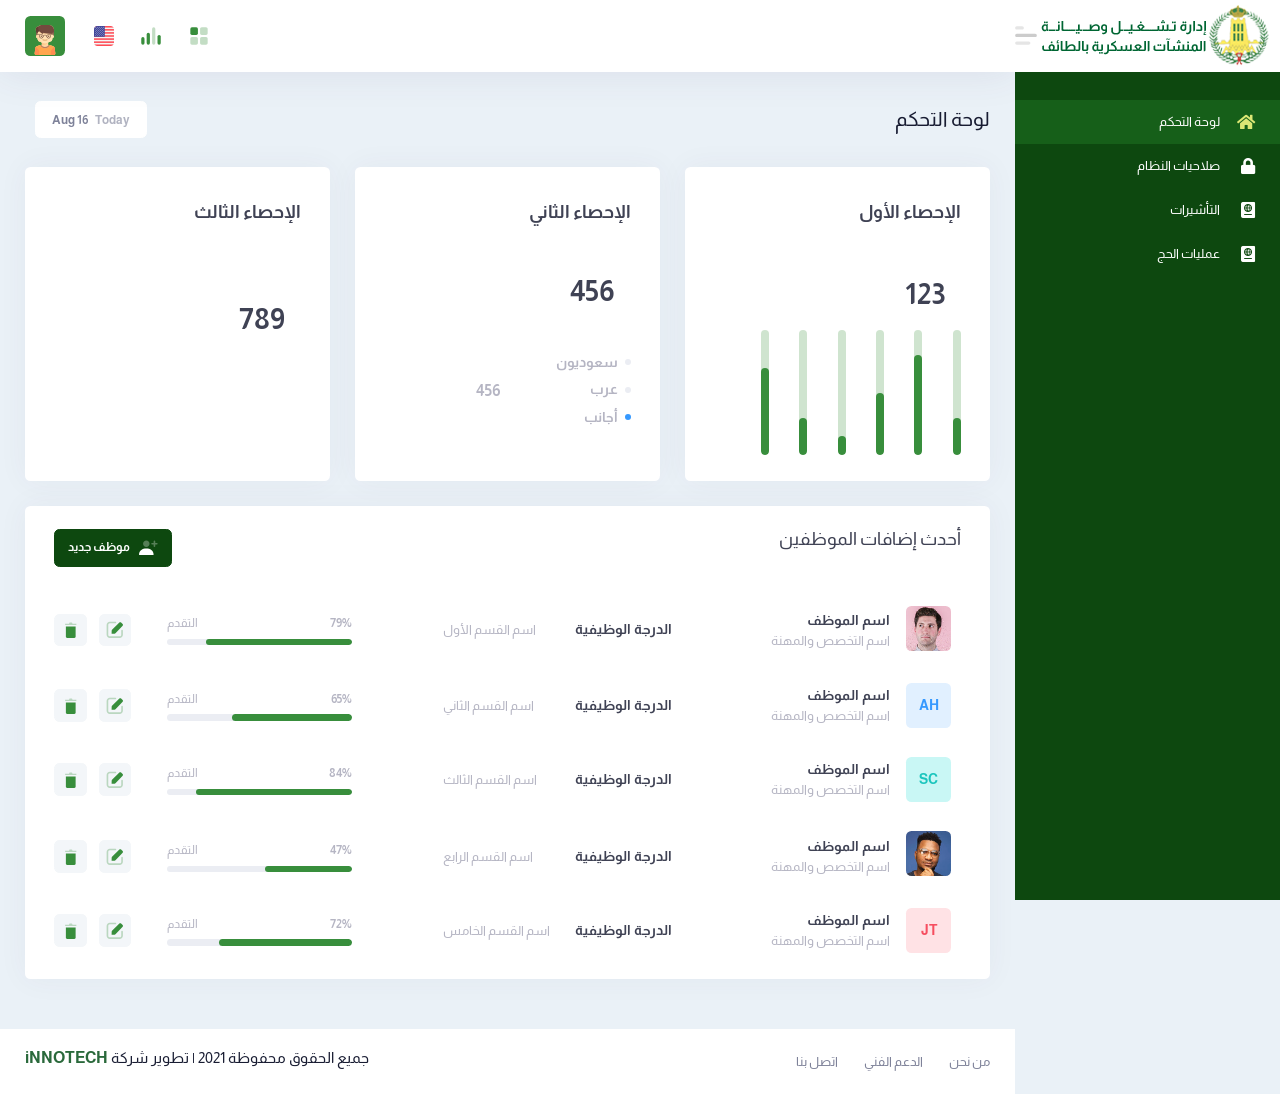
==== commit 2b296d21: "Thursday 10/12/2020 updates" ====
--- a/index.html
+++ b/index.html
@@ -132,6 +132,15 @@
 										<span class="menu-text">التأشيرات</span>
 									</a>
 								</li>
+
+<li class="menu-item " aria-haspopup="true">
+									<a href="hajj.html" class="menu-link">
+										<span class="menu-icon">
+											<i class="fas fa-passport"></i> 
+										</span>
+										<span class="menu-text">عمليات الحج</span>
+									</a>
+								</li>
 								  
 							</ul>
 							<!--end::Menu Nav-->
@@ -185,8 +194,8 @@
 									<div class="dropdown-menu p-0 m-0 dropdown-menu-right dropdown-menu-anim-up dropdown-menu-lg">
 										<!--begin:Header-->
 										<div class="d-flex flex-column flex-center py-10 rounded-to border-bottom">
-											<h4 class="text-dark font-weight-bold">Quick Actions</h4>
-											<span class="btn btn-primary btn-sm font-weight-bold font-size-sm mt-2">23 new tasks</span>
+											<h4 class="text-dark font-weight-bold">عمليات سريعة</h4>
+											<span class="btn btn-primary btn-sm font-weight-bold font-size-sm mt-2">23 مهمة جديدة</span>
 										</div>
 										<!--end:Header-->
 										<!--begin:Nav-->
@@ -340,7 +349,7 @@
 									<!--begin::Page Heading-->
 									<div class="d-flex align-items-baseline flex-wrap mr-5">
 										<!--begin::Page Title-->
-										<h5 class="text-dark font-weight-bold my-1 mr-5">Dashboard</h5>
+										<h3 class="text-dark font-weight-bold my-1 mr-5">لوحة التحكم</h3>
 										<!--end::Page Title-->
 									</div>
 									<!--end::Page Heading-->
@@ -354,145 +363,8 @@
 										<span class="font-weight-bolder" id="kt_dashboard_daterangepicker_date">Aug 16</span>
 									</a>
 									<!--end::Daterange-->
-									<!--begin::Dropdown-->
-									<div class="dropdown dropdown-inline" data-toggle="tooltip" title="Quick actions" data-placement="top">
-										<a href="#" class="btn btn-fixed-height btn-bg-white btn-text-dark-50 btn-hover-text-primary btn-icon-primary font-weight-bolder font-size-sm px-5 my-1 mr-3" data-toggle="dropdown" aria-haspopup="true" aria-expanded="false">
-										<span class="svg-icon svg-icon-md">
-											<!--begin::Svg Icon | path:assets/media/svg/icons/Communication/Add-user.svg-->
-											<svg xmlns="http://www.w3.org/2000/svg" xmlns:xlink="http://www.w3.org/1999/xlink" width="24px" height="24px" viewBox="0 0 24 24" version="1.1">
-												<g stroke="none" stroke-width="1" fill="none" fill-rule="evenodd">
-													<polygon points="0 0 24 0 24 24 0 24" />
-													<path d="M18,8 L16,8 C15.4477153,8 15,7.55228475 15,7 C15,6.44771525 15.4477153,6 16,6 L18,6 L18,4 C18,3.44771525 18.4477153,3 19,3 C19.5522847,3 20,3.44771525 20,4 L20,6 L22,6 C22.5522847,6 23,6.44771525 23,7 C23,7.55228475 22.5522847,8 22,8 L20,8 L20,10 C20,10.5522847 19.5522847,11 19,11 C18.4477153,11 18,10.5522847 18,10 L18,8 Z M9,11 C6.790861,11 5,9.209139 5,7 C5,4.790861 6.790861,3 9,3 C11.209139,3 13,4.790861 13,7 C13,9.209139 11.209139,11 9,11 Z" fill="#000000" fill-rule="nonzero" opacity="0.3" />
-													<path d="M0.00065168429,20.1992055 C0.388258525,15.4265159 4.26191235,13 8.98334134,13 C13.7712164,13 17.7048837,15.2931929 17.9979143,20.2 C18.0095879,20.3954741 17.9979143,21 17.2466999,21 C13.541124,21 8.03472472,21 0.727502227,21 C0.476712155,21 -0.0204617505,20.45918 0.00065168429,20.1992055 Z" fill="#000000" fill-rule="nonzero" />
-												</g>
-											</svg>
-											<!--end::Svg Icon-->
-										</span>Add Member</a>
-										<div class="dropdown-menu dropdown-menu-sm dropdown-menu-right p-0 m-0">
-											<!--begin::Navigation-->
-											<ul class="navi navi-hover">
-												<li class="navi-header pb-1">
-													<span class="text-primary text-uppercase font-weight-bolder font-size-sm">Add new:</span>
-												</li>
-												<li class="navi-item">
-													<a href="#" class="navi-link">
-														<span class="navi-icon">
-															<i class="flaticon2-shopping-cart-1"></i>
-														</span>
-														<span class="navi-text">Order</span>
-													</a>
-												</li>
-												<li class="navi-item">
-													<a href="#" class="navi-link">
-														<span class="navi-icon">
-															<i class="flaticon2-calendar-8"></i>
-														</span>
-														<span class="navi-text">Event</span>
-														<span class="navi-link-badge">
-															<span class="label label-light-danger label-inline font-weight-bold">new</span>
-														</span>
-													</a>
-												</li>
-												<li class="navi-item">
-													<a href="#" class="navi-link">
-														<span class="navi-icon">
-															<i class="flaticon2-graph-1"></i>
-														</span>
-														<span class="navi-text">Report</span>
-													</a>
-												</li>
-												<li class="navi-item">
-													<a href="#" class="navi-link">
-														<span class="navi-icon">
-															<i class="flaticon2-rocket-1"></i>
-														</span>
-														<span class="navi-text">Post</span>
-														<span class="navi-link-badge">
-															<span class="label label-light-success label-rounded font-weight-bolder">5</span>
-														</span>
-													</a>
-												</li>
-												<li class="navi-item">
-													<a href="#" class="navi-link">
-														<span class="navi-icon">
-															<i class="flaticon2-writing"></i>
-														</span>
-														<span class="navi-text">File</span>
-													</a>
-												</li>
-											</ul>
-											<!--end::Navigation-->
-										</div>
-									</div>
-									<!--end::Dropdown-->
-									<!--begin::Dropdown-->
-									<div class="dropdown dropdown-inline" data-toggle="tooltip" title="Quick actions" data-placement="top">
-										<a href="#" class="btn btn-fixed-height btn-primary font-weight-bolder font-size-sm px-5 my-1" data-toggle="dropdown" aria-haspopup="true" aria-expanded="false">
-										<span class="svg-icon svg-icon-md">
-											<!--begin::Svg Icon | path:assets/media/svg/icons/Files/File.svg-->
-											<svg xmlns="http://www.w3.org/2000/svg" xmlns:xlink="http://www.w3.org/1999/xlink" width="24px" height="24px" viewBox="0 0 24 24" version="1.1">
-												<g stroke="none" stroke-width="1" fill="none" fill-rule="evenodd">
-													<polygon points="0 0 24 0 24 24 0 24" />
-													<path d="M5.85714286,2 L13.7364114,2 C14.0910962,2 14.4343066,2.12568431 14.7051108,2.35473959 L19.4686994,6.3839416 C19.8056532,6.66894833 20,7.08787823 20,7.52920201 L20,20.0833333 C20,21.8738751 19.9795521,22 18.1428571,22 L5.85714286,22 C4.02044787,22 4,21.8738751 4,20.0833333 L4,3.91666667 C4,2.12612489 4.02044787,2 5.85714286,2 Z" fill="#000000" fill-rule="nonzero" opacity="0.3" />
-													<rect fill="#000000" x="6" y="11" width="9" height="2" rx="1" />
-													<rect fill="#000000" x="6" y="15" width="5" height="2" rx="1" />
-												</g>
-											</svg>
-											<!--end::Svg Icon-->
-										</span>New Report</a>
-										<div class="dropdown-menu dropdown-menu-md dropdown-menu-right p-0 m-0">
-											<!--begin::Navigation-->
-											<ul class="navi navi-hover">
-												<li class="navi-header font-weight-bold py-4">
-													<span class="font-size-lg">Choose Option:</span>
-													<i class="flaticon2-information icon-md text-muted" data-toggle="tooltip" data-placement="right" title="Click to learn more..."></i>
-												</li>
-												<li class="navi-separator mb-3 opacity-70"></li>
-												<li class="navi-item">
-													<a href="#" class="navi-link">
-														<span class="navi-text">
-															<span class="label label-xl label-inline label-light-primary">Orders</span>
-														</span>
-													</a>
-												</li>
-												<li class="navi-item">
-													<a href="#" class="navi-link">
-														<span class="navi-text">
-															<span class="label label-xl label-inline label-light-danger">Reports</span>
-														</span>
-													</a>
-												</li>
-												<li class="navi-item">
-													<a href="#" class="navi-link">
-														<span class="navi-text">
-															<span class="label label-xl label-inline label-light-warning">Tasks</span>
-														</span>
-													</a>
-												</li>
-												<li class="navi-item">
-													<a href="#" class="navi-link">
-														<span class="navi-text">
-															<span class="label label-xl label-inline label-light-success">Events</span>
-														</span>
-													</a>
-												</li>
-												<li class="navi-item">
-													<a href="#" class="navi-link">
-														<span class="navi-text">
-															<span class="label label-xl label-inline label-light-dark">Members</span>
-														</span>
-													</a>
-												</li>
-												<li class="navi-separator mt-3 opacity-70"></li>
-												<li class="navi-footer py-4">
-													<a class="btn btn-primary font-weight-bold btn-sm px-5" href="#">
-													<i class="ki ki-plus icon-sm"></i>Create</a>
-												</li>
-											</ul>
-											<!--end::Navigation-->
-										</div>
-									</div>
-									<!--end::Dropdown-->
+									 
+									 
 								</div>
 								<!--end::Toolbar-->
 							</div>
@@ -511,174 +383,16 @@
 											<!--begin::Header-->
 											<div class="card-header border-0 pt-6">
 												<h3 class="card-title">
-													<span class="card-label font-weight-bolder font-size-h4 text-dark-75">Weekly Sales</span>
+													<span class="card-label font-weight-bolder font-size-h4 text-dark-75">الإحصاء الأول</span>
 												</h3>
-												<div class="card-toolbar">
-													<div class="dropdown dropdown-inline" data-toggle="tooltip" title="Quick actions" data-placement="left">
-														<a href="#" class="btn btn-icon-primary btn-clean btn-hover-light-primary btn-sm btn-icon" data-toggle="dropdown" aria-haspopup="true" aria-expanded="false">
-															<span class="svg-icon svg-icon-lg">
-																<!--begin::Svg Icon | path:assets/media/svg/icons/Text/Dots.svg-->
-																<svg xmlns="http://www.w3.org/2000/svg" xmlns:xlink="http://www.w3.org/1999/xlink" width="24px" height="24px" viewBox="0 0 24 24" version="1.1">
-																	<g stroke="none" stroke-width="1">
-																		<rect x="14" y="9" width="6" height="6" rx="3" fill="black" />
-																		<rect x="3" y="9" width="6" height="6" rx="3" fill="black" fill-opacity="0.7" />
-																	</g>
-																</svg>
-																<!--end::Svg Icon-->
-															</span>
-														</a>
-														<div class="dropdown-menu dropdown-menu-md dropdown-menu-right">
-															<!--begin::Navigation-->
-															<ul class="navi navi-hover py-5">
-																<li class="navi-item">
-																	<a href="#" class="navi-link">
-																		<span class="navi-icon">
-																			<span class="svg-icon svg-icon-md svg-icon-primary">
-																				<!--begin::Svg Icon | path:assets/media/svg/icons/Communication/Add-user.svg-->
-																				<svg xmlns="http://www.w3.org/2000/svg" xmlns:xlink="http://www.w3.org/1999/xlink" width="24px" height="24px" viewBox="0 0 24 24" version="1.1">
-																					<g stroke="none" stroke-width="1" fill="none" fill-rule="evenodd">
-																						<polygon points="0 0 24 0 24 24 0 24" />
-																						<path d="M18,8 L16,8 C15.4477153,8 15,7.55228475 15,7 C15,6.44771525 15.4477153,6 16,6 L18,6 L18,4 C18,3.44771525 18.4477153,3 19,3 C19.5522847,3 20,3.44771525 20,4 L20,6 L22,6 C22.5522847,6 23,6.44771525 23,7 C23,7.55228475 22.5522847,8 22,8 L20,8 L20,10 C20,10.5522847 19.5522847,11 19,11 C18.4477153,11 18,10.5522847 18,10 L18,8 Z M9,11 C6.790861,11 5,9.209139 5,7 C5,4.790861 6.790861,3 9,3 C11.209139,3 13,4.790861 13,7 C13,9.209139 11.209139,11 9,11 Z" fill="#000000" fill-rule="nonzero" opacity="0.3" />
-																						<path d="M0.00065168429,20.1992055 C0.388258525,15.4265159 4.26191235,13 8.98334134,13 C13.7712164,13 17.7048837,15.2931929 17.9979143,20.2 C18.0095879,20.3954741 17.9979143,21 17.2466999,21 C13.541124,21 8.03472472,21 0.727502227,21 C0.476712155,21 -0.0204617505,20.45918 0.00065168429,20.1992055 Z" fill="#000000" fill-rule="nonzero" />
-																					</g>
-																				</svg>
-																				<!--end::Svg Icon-->
-																			</span>
-																		</span>
-																		<span class="navi-text">Member</span>
-																	</a>
-																</li>
-																<li class="navi-item">
-																	<a href="#" class="navi-link">
-																		<span class="navi-icon">
-																			<span class="svg-icon svg-icon-md svg-icon-primary">
-																				<!--begin::Svg Icon | path:assets/media/svg/icons/Communication/Clipboard-check.svg-->
-																				<svg xmlns="http://www.w3.org/2000/svg" xmlns:xlink="http://www.w3.org/1999/xlink" width="24px" height="24px" viewBox="0 0 24 24" version="1.1">
-																					<g stroke="none" stroke-width="1" fill="none" fill-rule="evenodd">
-																						<rect x="0" y="0" width="24" height="24" />
-																						<path d="M8,3 L8,3.5 C8,4.32842712 8.67157288,5 9.5,5 L14.5,5 C15.3284271,5 16,4.32842712 16,3.5 L16,3 L18,3 C19.1045695,3 20,3.8954305 20,5 L20,21 C20,22.1045695 19.1045695,23 18,23 L6,23 C4.8954305,23 4,22.1045695 4,21 L4,5 C4,3.8954305 4.8954305,3 6,3 L8,3 Z" fill="#000000" opacity="0.3" />
-																						<path d="M10.875,15.75 C10.6354167,15.75 10.3958333,15.6541667 10.2041667,15.4625 L8.2875,13.5458333 C7.90416667,13.1625 7.90416667,12.5875 8.2875,12.2041667 C8.67083333,11.8208333 9.29375,11.8208333 9.62916667,12.2041667 L10.875,13.45 L14.0375,10.2875 C14.4208333,9.90416667 14.9958333,9.90416667 15.3791667,10.2875 C15.7625,10.6708333 15.7625,11.2458333 15.3791667,11.6291667 L11.5458333,15.4625 C11.3541667,15.6541667 11.1145833,15.75 10.875,15.75 Z" fill="#000000" />
-																						<path d="M11,2 C11,1.44771525 11.4477153,1 12,1 C12.5522847,1 13,1.44771525 13,2 L14.5,2 C14.7761424,2 15,2.22385763 15,2.5 L15,3.5 C15,3.77614237 14.7761424,4 14.5,4 L9.5,4 C9.22385763,4 9,3.77614237 9,3.5 L9,2.5 C9,2.22385763 9.22385763,2 9.5,2 L11,2 Z" fill="#000000" />
-																					</g>
-																				</svg>
-																				<!--end::Svg Icon-->
-																			</span>
-																		</span>
-																		<span class="navi-text">Contact</span>
-																	</a>
-																</li>
-																<li class="navi-item">
-																	<a href="#" class="navi-link">
-																		<span class="navi-icon">
-																			<span class="svg-icon svg-icon-md svg-icon-primary">
-																				<!--begin::Svg Icon | path:assets/media/svg/icons/Code/Time-schedule.svg-->
-																				<svg xmlns="http://www.w3.org/2000/svg" xmlns:xlink="http://www.w3.org/1999/xlink" width="24px" height="24px" viewBox="0 0 24 24" version="1.1">
-																					<g stroke="none" stroke-width="1" fill="none" fill-rule="evenodd">
-																						<rect x="0" y="0" width="24" height="24" />
-																						<path d="M10.9630156,7.5 L11.0475062,7.5 C11.3043819,7.5 11.5194647,7.69464724 11.5450248,7.95024814 L12,12.5 L15.2480695,14.3560397 C15.403857,14.4450611 15.5,14.6107328 15.5,14.7901613 L15.5,15 C15.5,15.2109164 15.3290185,15.3818979 15.1181021,15.3818979 C15.0841582,15.3818979 15.0503659,15.3773725 15.0176181,15.3684413 L10.3986612,14.1087258 C10.1672824,14.0456225 10.0132986,13.8271186 10.0316926,13.5879956 L10.4644883,7.96165175 C10.4845267,7.70115317 10.7017474,7.5 10.9630156,7.5 Z" fill="#000000" />
-																						<path d="M7.38979581,2.8349582 C8.65216735,2.29743306 10.0413491,2 11.5,2 C17.2989899,2 22,6.70101013 22,12.5 C22,18.2989899 17.2989899,23 11.5,23 C5.70101013,23 1,18.2989899 1,12.5 C1,11.5151324 1.13559454,10.5619345 1.38913364,9.65805651 L3.31481075,10.1982117 C3.10672013,10.940064 3,11.7119264 3,12.5 C3,17.1944204 6.80557963,21 11.5,21 C16.1944204,21 20,17.1944204 20,12.5 C20,7.80557963 16.1944204,4 11.5,4 C10.54876,4 9.62236069,4.15592757 8.74872191,4.45446326 L9.93948308,5.87355717 C10.0088058,5.95617272 10.0495583,6.05898805 10.05566,6.16666224 C10.0712834,6.4423623 9.86044965,6.67852665 9.5847496,6.69415008 L4.71777931,6.96995273 C4.66931162,6.97269931 4.62070229,6.96837279 4.57348157,6.95710938 C4.30487471,6.89303938 4.13906482,6.62335149 4.20313482,6.35474463 L5.33163823,1.62361064 C5.35654118,1.51920756 5.41437908,1.4255891 5.49660017,1.35659741 C5.7081375,1.17909652 6.0235153,1.2066885 6.2010162,1.41822583 L7.38979581,2.8349582 Z" fill="#000000" opacity="0.3" />
-																					</g>
-																				</svg>
-																				<!--end::Svg Icon-->
-																			</span>
-																		</span>
-																		<span class="navi-text">Event</span>
-																		<span class="navi-link-badge">
-																			<span class="label label-light-primary label-inline font-weight-bold">new</span>
-																		</span>
-																	</a>
-																</li>
-																<li class="navi-item">
-																	<a href="#" class="navi-link">
-																		<span class="navi-icon">
-																			<span class="svg-icon svg-icon-md svg-icon-primary">
-																				<!--begin::Svg Icon | path:assets/media/svg/icons/Code/Git3.svg-->
-																				<svg xmlns="http://www.w3.org/2000/svg" xmlns:xlink="http://www.w3.org/1999/xlink" width="24px" height="24px" viewBox="0 0 24 24" version="1.1">
-																					<g stroke="none" stroke-width="1" fill="none" fill-rule="evenodd">
-																						<rect x="0" y="0" width="24" height="24" />
-																						<path d="M7,11 L15,11 C16.1045695,11 17,10.1045695 17,9 L17,8 L19,8 L19,9 C19,11.209139 17.209139,13 15,13 L7,13 L7,15 C7,15.5522847 6.55228475,16 6,16 C5.44771525,16 5,15.5522847 5,15 L5,9 C5,8.44771525 5.44771525,8 6,8 C6.55228475,8 7,8.44771525 7,9 L7,11 Z" fill="#000000" opacity="0.3" />
-																						<path d="M6,21 C7.1045695,21 8,20.1045695 8,19 C8,17.8954305 7.1045695,17 6,17 C4.8954305,17 4,17.8954305 4,19 C4,20.1045695 4.8954305,21 6,21 Z M6,23 C3.790861,23 2,21.209139 2,19 C2,16.790861 3.790861,15 6,15 C8.209139,15 10,16.790861 10,19 C10,21.209139 8.209139,23 6,23 Z" fill="#000000" fill-rule="nonzero" />
-																						<path d="M18,7 C19.1045695,7 20,6.1045695 20,5 C20,3.8954305 19.1045695,3 18,3 C16.8954305,3 16,3.8954305 16,5 C16,6.1045695 16.8954305,7 18,7 Z M18,9 C15.790861,9 14,7.209139 14,5 C14,2.790861 15.790861,1 18,1 C20.209139,1 22,2.790861 22,5 C22,7.209139 20.209139,9 18,9 Z" fill="#000000" fill-rule="nonzero" />
-																						<path d="M6,7 C7.1045695,7 8,6.1045695 8,5 C8,3.8954305 7.1045695,3 6,3 C4.8954305,3 4,3.8954305 4,5 C4,6.1045695 4.8954305,7 6,7 Z M6,9 C3.790861,9 2,7.209139 2,5 C2,2.790861 3.790861,1 6,1 C8.209139,1 10,2.790861 10,5 C10,7.209139 8.209139,9 6,9 Z" fill="#000000" fill-rule="nonzero" />
-																					</g>
-																				</svg>
-																				<!--end::Svg Icon-->
-																			</span>
-																		</span>
-																		<span class="navi-text">Task</span>
-																	</a>
-																</li>
-																<li class="navi-item">
-																	<a href="#" class="navi-link">
-																		<span class="navi-icon">
-																			<span class="svg-icon svg-icon-md svg-icon-primary">
-																				<!--begin::Svg Icon | path:assets/media/svg/icons/Code/Settings4.svg-->
-																				<svg xmlns="http://www.w3.org/2000/svg" xmlns:xlink="http://www.w3.org/1999/xlink" width="24px" height="24px" viewBox="0 0 24 24" version="1.1">
-																					<g stroke="none" stroke-width="1" fill="none" fill-rule="evenodd">
-																						<rect x="0" y="0" width="24" height="24" />
-																						<path d="M18.6225,9.75 L18.75,9.75 C19.9926407,9.75 21,10.7573593 21,12 C21,13.2426407 19.9926407,14.25 18.75,14.25 L18.6854912,14.249994 C18.4911876,14.250769 18.3158978,14.366855 18.2393549,14.5454486 C18.1556809,14.7351461 18.1942911,14.948087 18.3278301,15.0846699 L18.372535,15.129375 C18.7950334,15.5514036 19.03243,16.1240792 19.03243,16.72125 C19.03243,17.3184208 18.7950334,17.8910964 18.373125,18.312535 C17.9510964,18.7350334 17.3784208,18.97243 16.78125,18.97243 C16.1840792,18.97243 15.6114036,18.7350334 15.1896699,18.3128301 L15.1505513,18.2736469 C15.008087,18.1342911 14.7951461,18.0956809 14.6054486,18.1793549 C14.426855,18.2558978 14.310769,18.4311876 14.31,18.6225 L14.31,18.75 C14.31,19.9926407 13.3026407,21 12.06,21 C10.8173593,21 9.81,19.9926407 9.81,18.75 C9.80552409,18.4999185 9.67898539,18.3229986 9.44717599,18.2361469 C9.26485393,18.1556809 9.05191298,18.1942911 8.91533009,18.3278301 L8.870625,18.372535 C8.44859642,18.7950334 7.87592081,19.03243 7.27875,19.03243 C6.68157919,19.03243 6.10890358,18.7950334 5.68746499,18.373125 C5.26496665,17.9510964 5.02757002,17.3784208 5.02757002,16.78125 C5.02757002,16.1840792 5.26496665,15.6114036 5.68716991,15.1896699 L5.72635306,15.1505513 C5.86570889,15.008087 5.90431906,14.7951461 5.82064513,14.6054486 C5.74410223,14.426855 5.56881236,14.310769 5.3775,14.31 L5.25,14.31 C4.00735931,14.31 3,13.3026407 3,12.06 C3,10.8173593 4.00735931,9.81 5.25,9.81 C5.50008154,9.80552409 5.67700139,9.67898539 5.76385306,9.44717599 C5.84431906,9.26485393 5.80570889,9.05191298 5.67216991,8.91533009 L5.62746499,8.870625 C5.20496665,8.44859642 4.96757002,7.87592081 4.96757002,7.27875 C4.96757002,6.68157919 5.20496665,6.10890358 5.626875,5.68746499 C6.04890358,5.26496665 6.62157919,5.02757002 7.21875,5.02757002 C7.81592081,5.02757002 8.38859642,5.26496665 8.81033009,5.68716991 L8.84944872,5.72635306 C8.99191298,5.86570889 9.20485393,5.90431906 9.38717599,5.82385306 L9.49484664,5.80114977 C9.65041313,5.71688974 9.7492905,5.55401473 9.75,5.3775 L9.75,5.25 C9.75,4.00735931 10.7573593,3 12,3 C13.2426407,3 14.25,4.00735931 14.25,5.25 L14.249994,5.31450877 C14.250769,5.50881236 14.366855,5.68410223 14.552824,5.76385306 C14.7351461,5.84431906 14.948087,5.80570889 15.0846699,5.67216991 L15.129375,5.62746499 C15.5514036,5.20496665 16.1240792,4.96757002 16.72125,4.96757002 C17.3184208,4.96757002 17.8910964,5.20496665 18.312535,5.626875 C18.7350334,6.04890358 18.97243,6.62157919 18.97243,7.21875 C18.97243,7.81592081 18.7350334,8.38859642 18.3128301,8.81033009 L18.2736469,8.84944872 C18.1342911,8.99191298 18.0956809,9.20485393 18.1761469,9.38717599 L18.1988502,9.49484664 C18.2831103,9.65041313 18.4459853,9.7492905 18.6225,9.75 Z" fill="#000000" fill-rule="nonzero" opacity="0.3" />
-																						<path d="M12,15 C13.6568542,15 15,13.6568542 15,12 C15,10.3431458 13.6568542,9 12,9 C10.3431458,9 9,10.3431458 9,12 C9,13.6568542 10.3431458,15 12,15 Z" fill="#000000" />
-																					</g>
-																				</svg>
-																				<!--end::Svg Icon-->
-																			</span>
-																		</span>
-																		<span class="navi-text">Settings</span>
-																	</a>
-																</li>
-																<li class="navi-separator my-3"></li>
-																<li class="navi-item">
-																	<a href="#" class="navi-link">
-																		<span class="navi-icon">
-																			<span class="svg-icon svg-icon-md svg-icon-primary">
-																				<!--begin::Svg Icon | path:assets/media/svg/icons/Code/Info-circle.svg-->
-																				<svg xmlns="http://www.w3.org/2000/svg" xmlns:xlink="http://www.w3.org/1999/xlink" width="24px" height="24px" viewBox="0 0 24 24" version="1.1">
-																					<g stroke="none" stroke-width="1" fill="none" fill-rule="evenodd">
-																						<rect x="0" y="0" width="24" height="24" />
-																						<circle fill="#000000" opacity="0.3" cx="12" cy="12" r="10" />
-																						<rect fill="#000000" x="11" y="10" width="2" height="7" rx="1" />
-																						<rect fill="#000000" x="11" y="7" width="2" height="2" rx="1" />
-																					</g>
-																				</svg>
-																				<!--end::Svg Icon-->
-																			</span>
-																		</span>
-																		<span class="navi-text">Help</span>
-																	</a>
-																</li>
-																<li class="navi-item">
-																	<a href="#" class="navi-link">
-																		<span class="navi-icon">
-																			<span class="svg-icon svg-icon-md svg-icon-primary">
-																				<!--begin::Svg Icon | path:assets/media/svg/icons/Communication/Safe-chat.svg-->
-																				<svg xmlns="http://www.w3.org/2000/svg" xmlns:xlink="http://www.w3.org/1999/xlink" width="24px" height="24px" viewBox="0 0 24 24" version="1.1">
-																					<g stroke="none" stroke-width="1" fill="none" fill-rule="evenodd">
-																						<rect x="0" y="0" width="24" height="24" />
-																						<path d="M8,17 C8.55228475,17 9,17.4477153 9,18 L9,21 C9,21.5522847 8.55228475,22 8,22 L3,22 C2.44771525,22 2,21.5522847 2,21 L2,18 C2,17.4477153 2.44771525,17 3,17 L3,16.5 C3,15.1192881 4.11928813,14 5.5,14 C6.88071187,14 8,15.1192881 8,16.5 L8,17 Z M5.5,15 C4.67157288,15 4,15.6715729 4,16.5 L4,17 L7,17 L7,16.5 C7,15.6715729 6.32842712,15 5.5,15 Z" fill="#000000" opacity="0.3" />
-																						<path d="M2,11.8650466 L2,6 C2,4.34314575 3.34314575,3 5,3 L19,3 C20.6568542,3 22,4.34314575 22,6 L22,15 C22,15.0032706 21.9999948,15.0065399 21.9999843,15.009808 L22.0249378,15 L22.0249378,19.5857864 C22.0249378,20.1380712 21.5772226,20.5857864 21.0249378,20.5857864 C20.7597213,20.5857864 20.5053674,20.4804296 20.317831,20.2928932 L18.0249378,18 L12.9835977,18 C12.7263047,14.0909841 9.47412135,11 5.5,11 C4.23590829,11 3.04485894,11.3127315 2,11.8650466 Z M6,7 C5.44771525,7 5,7.44771525 5,8 C5,8.55228475 5.44771525,9 6,9 L15,9 C15.5522847,9 16,8.55228475 16,8 C16,7.44771525 15.5522847,7 15,7 L6,7 Z" fill="#000000" />
-																					</g>
-																				</svg>
-																				<!--end::Svg Icon-->
-																			</span>
-																		</span>
-																		<span class="navi-text">Privacy</span>
-																		<span class="navi-link-badge">
-																			<span class="label label-light-danger label-rounded font-weight-bold">5</span>
-																		</span>
-																	</a>
-																</li>
-															</ul>
-															<!--end::Navigation-->
-														</div>
-													</div>
-												</div>
+												 
 											</div>
 											<!--end::Header-->
 											<!--begin::Body-->
 											<div class="card-body d-flex align-items-center justify-content-between pt-7 flex-wrap">
 												<!--begin::label-->
 												<span class="font-weight-bolder display5 text-dark-75 py-4 pl-5 pr-5">
-												<span class="font-weight-normal font-size-h6 text-muted pr-1">$</span>64M</span>
+												<span class="font-weight-normal font-size-h6 text-muted pr-1"> </span>123</span>
 												<!--end::label-->
 												<!--begin::Chart-->
 												<div class="progress-vertical w-200px h-125px">
@@ -713,173 +427,15 @@
 											<!--begin::Header-->
 											<div class="card-header border-0 pt-6">
 												<h3 class="card-title">
-													<span class="card-label font-weight-bolder font-size-h4 text-dark-75">Technologies</span>
+													<span class="card-label font-weight-bolder font-size-h4 text-dark-75">الإحصاء الثاني</span>
 												</h3>
-												<div class="card-toolbar">
-													<div class="dropdown dropdown-inline" data-toggle="tooltip" title="Quick actions" data-placement="left">
-														<a href="#" class="btn btn-icon-primary btn-clean btn-hover-light-primary btn-sm btn-icon" data-toggle="dropdown" aria-haspopup="true" aria-expanded="false">
-															<span class="svg-icon svg-icon-lg">
-																<!--begin::Svg Icon | path:assets/media/svg/icons/Text/Dots.svg-->
-																<svg xmlns="http://www.w3.org/2000/svg" xmlns:xlink="http://www.w3.org/1999/xlink" width="24px" height="24px" viewBox="0 0 24 24" version="1.1">
-																	<g stroke="none" stroke-width="1">
-																		<rect x="14" y="9" width="6" height="6" rx="3" fill="black" />
-																		<rect x="3" y="9" width="6" height="6" rx="3" fill="black" fill-opacity="0.7" />
-																	</g>
-																</svg>
-																<!--end::Svg Icon-->
-															</span>
-														</a>
-														<div class="dropdown-menu dropdown-menu-md dropdown-menu-right">
-															<!--begin::Navigation-->
-															<ul class="navi navi-hover py-5">
-																<li class="navi-item">
-																	<a href="#" class="navi-link">
-																		<span class="navi-icon">
-																			<span class="svg-icon svg-icon-md svg-icon-primary">
-																				<!--begin::Svg Icon | path:assets/media/svg/icons/Communication/Add-user.svg-->
-																				<svg xmlns="http://www.w3.org/2000/svg" xmlns:xlink="http://www.w3.org/1999/xlink" width="24px" height="24px" viewBox="0 0 24 24" version="1.1">
-																					<g stroke="none" stroke-width="1" fill="none" fill-rule="evenodd">
-																						<polygon points="0 0 24 0 24 24 0 24" />
-																						<path d="M18,8 L16,8 C15.4477153,8 15,7.55228475 15,7 C15,6.44771525 15.4477153,6 16,6 L18,6 L18,4 C18,3.44771525 18.4477153,3 19,3 C19.5522847,3 20,3.44771525 20,4 L20,6 L22,6 C22.5522847,6 23,6.44771525 23,7 C23,7.55228475 22.5522847,8 22,8 L20,8 L20,10 C20,10.5522847 19.5522847,11 19,11 C18.4477153,11 18,10.5522847 18,10 L18,8 Z M9,11 C6.790861,11 5,9.209139 5,7 C5,4.790861 6.790861,3 9,3 C11.209139,3 13,4.790861 13,7 C13,9.209139 11.209139,11 9,11 Z" fill="#000000" fill-rule="nonzero" opacity="0.3" />
-																						<path d="M0.00065168429,20.1992055 C0.388258525,15.4265159 4.26191235,13 8.98334134,13 C13.7712164,13 17.7048837,15.2931929 17.9979143,20.2 C18.0095879,20.3954741 17.9979143,21 17.2466999,21 C13.541124,21 8.03472472,21 0.727502227,21 C0.476712155,21 -0.0204617505,20.45918 0.00065168429,20.1992055 Z" fill="#000000" fill-rule="nonzero" />
-																					</g>
-																				</svg>
-																				<!--end::Svg Icon-->
-																			</span>
-																		</span>
-																		<span class="navi-text">Member</span>
-																	</a>
-																</li>
-																<li class="navi-item">
-																	<a href="#" class="navi-link">
-																		<span class="navi-icon">
-																			<span class="svg-icon svg-icon-md svg-icon-primary">
-																				<!--begin::Svg Icon | path:assets/media/svg/icons/Communication/Clipboard-check.svg-->
-																				<svg xmlns="http://www.w3.org/2000/svg" xmlns:xlink="http://www.w3.org/1999/xlink" width="24px" height="24px" viewBox="0 0 24 24" version="1.1">
-																					<g stroke="none" stroke-width="1" fill="none" fill-rule="evenodd">
-																						<rect x="0" y="0" width="24" height="24" />
-																						<path d="M8,3 L8,3.5 C8,4.32842712 8.67157288,5 9.5,5 L14.5,5 C15.3284271,5 16,4.32842712 16,3.5 L16,3 L18,3 C19.1045695,3 20,3.8954305 20,5 L20,21 C20,22.1045695 19.1045695,23 18,23 L6,23 C4.8954305,23 4,22.1045695 4,21 L4,5 C4,3.8954305 4.8954305,3 6,3 L8,3 Z" fill="#000000" opacity="0.3" />
-																						<path d="M10.875,15.75 C10.6354167,15.75 10.3958333,15.6541667 10.2041667,15.4625 L8.2875,13.5458333 C7.90416667,13.1625 7.90416667,12.5875 8.2875,12.2041667 C8.67083333,11.8208333 9.29375,11.8208333 9.62916667,12.2041667 L10.875,13.45 L14.0375,10.2875 C14.4208333,9.90416667 14.9958333,9.90416667 15.3791667,10.2875 C15.7625,10.6708333 15.7625,11.2458333 15.3791667,11.6291667 L11.5458333,15.4625 C11.3541667,15.6541667 11.1145833,15.75 10.875,15.75 Z" fill="#000000" />
-																						<path d="M11,2 C11,1.44771525 11.4477153,1 12,1 C12.5522847,1 13,1.44771525 13,2 L14.5,2 C14.7761424,2 15,2.22385763 15,2.5 L15,3.5 C15,3.77614237 14.7761424,4 14.5,4 L9.5,4 C9.22385763,4 9,3.77614237 9,3.5 L9,2.5 C9,2.22385763 9.22385763,2 9.5,2 L11,2 Z" fill="#000000" />
-																					</g>
-																				</svg>
-																				<!--end::Svg Icon-->
-																			</span>
-																		</span>
-																		<span class="navi-text">Contact</span>
-																	</a>
-																</li>
-																<li class="navi-item">
-																	<a href="#" class="navi-link">
-																		<span class="navi-icon">
-																			<span class="svg-icon svg-icon-md svg-icon-primary">
-																				<!--begin::Svg Icon | path:assets/media/svg/icons/Code/Time-schedule.svg-->
-																				<svg xmlns="http://www.w3.org/2000/svg" xmlns:xlink="http://www.w3.org/1999/xlink" width="24px" height="24px" viewBox="0 0 24 24" version="1.1">
-																					<g stroke="none" stroke-width="1" fill="none" fill-rule="evenodd">
-																						<rect x="0" y="0" width="24" height="24" />
-																						<path d="M10.9630156,7.5 L11.0475062,7.5 C11.3043819,7.5 11.5194647,7.69464724 11.5450248,7.95024814 L12,12.5 L15.2480695,14.3560397 C15.403857,14.4450611 15.5,14.6107328 15.5,14.7901613 L15.5,15 C15.5,15.2109164 15.3290185,15.3818979 15.1181021,15.3818979 C15.0841582,15.3818979 15.0503659,15.3773725 15.0176181,15.3684413 L10.3986612,14.1087258 C10.1672824,14.0456225 10.0132986,13.8271186 10.0316926,13.5879956 L10.4644883,7.96165175 C10.4845267,7.70115317 10.7017474,7.5 10.9630156,7.5 Z" fill="#000000" />
-																						<path d="M7.38979581,2.8349582 C8.65216735,2.29743306 10.0413491,2 11.5,2 C17.2989899,2 22,6.70101013 22,12.5 C22,18.2989899 17.2989899,23 11.5,23 C5.70101013,23 1,18.2989899 1,12.5 C1,11.5151324 1.13559454,10.5619345 1.38913364,9.65805651 L3.31481075,10.1982117 C3.10672013,10.940064 3,11.7119264 3,12.5 C3,17.1944204 6.80557963,21 11.5,21 C16.1944204,21 20,17.1944204 20,12.5 C20,7.80557963 16.1944204,4 11.5,4 C10.54876,4 9.62236069,4.15592757 8.74872191,4.45446326 L9.93948308,5.87355717 C10.0088058,5.95617272 10.0495583,6.05898805 10.05566,6.16666224 C10.0712834,6.4423623 9.86044965,6.67852665 9.5847496,6.69415008 L4.71777931,6.96995273 C4.66931162,6.97269931 4.62070229,6.96837279 4.57348157,6.95710938 C4.30487471,6.89303938 4.13906482,6.62335149 4.20313482,6.35474463 L5.33163823,1.62361064 C5.35654118,1.51920756 5.41437908,1.4255891 5.49660017,1.35659741 C5.7081375,1.17909652 6.0235153,1.2066885 6.2010162,1.41822583 L7.38979581,2.8349582 Z" fill="#000000" opacity="0.3" />
-																					</g>
-																				</svg>
-																				<!--end::Svg Icon-->
-																			</span>
-																		</span>
-																		<span class="navi-text">Event</span>
-																		<span class="navi-link-badge">
-																			<span class="label label-light-primary label-inline font-weight-bold">new</span>
-																		</span>
-																	</a>
-																</li>
-																<li class="navi-item">
-																	<a href="#" class="navi-link">
-																		<span class="navi-icon">
-																			<span class="svg-icon svg-icon-md svg-icon-primary">
-																				<!--begin::Svg Icon | path:assets/media/svg/icons/Code/Git3.svg-->
-																				<svg xmlns="http://www.w3.org/2000/svg" xmlns:xlink="http://www.w3.org/1999/xlink" width="24px" height="24px" viewBox="0 0 24 24" version="1.1">
-																					<g stroke="none" stroke-width="1" fill="none" fill-rule="evenodd">
-																						<rect x="0" y="0" width="24" height="24" />
-																						<path d="M7,11 L15,11 C16.1045695,11 17,10.1045695 17,9 L17,8 L19,8 L19,9 C19,11.209139 17.209139,13 15,13 L7,13 L7,15 C7,15.5522847 6.55228475,16 6,16 C5.44771525,16 5,15.5522847 5,15 L5,9 C5,8.44771525 5.44771525,8 6,8 C6.55228475,8 7,8.44771525 7,9 L7,11 Z" fill="#000000" opacity="0.3" />
-																						<path d="M6,21 C7.1045695,21 8,20.1045695 8,19 C8,17.8954305 7.1045695,17 6,17 C4.8954305,17 4,17.8954305 4,19 C4,20.1045695 4.8954305,21 6,21 Z M6,23 C3.790861,23 2,21.209139 2,19 C2,16.790861 3.790861,15 6,15 C8.209139,15 10,16.790861 10,19 C10,21.209139 8.209139,23 6,23 Z" fill="#000000" fill-rule="nonzero" />
-																						<path d="M18,7 C19.1045695,7 20,6.1045695 20,5 C20,3.8954305 19.1045695,3 18,3 C16.8954305,3 16,3.8954305 16,5 C16,6.1045695 16.8954305,7 18,7 Z M18,9 C15.790861,9 14,7.209139 14,5 C14,2.790861 15.790861,1 18,1 C20.209139,1 22,2.790861 22,5 C22,7.209139 20.209139,9 18,9 Z" fill="#000000" fill-rule="nonzero" />
-																						<path d="M6,7 C7.1045695,7 8,6.1045695 8,5 C8,3.8954305 7.1045695,3 6,3 C4.8954305,3 4,3.8954305 4,5 C4,6.1045695 4.8954305,7 6,7 Z M6,9 C3.790861,9 2,7.209139 2,5 C2,2.790861 3.790861,1 6,1 C8.209139,1 10,2.790861 10,5 C10,7.209139 8.209139,9 6,9 Z" fill="#000000" fill-rule="nonzero" />
-																					</g>
-																				</svg>
-																				<!--end::Svg Icon-->
-																			</span>
-																		</span>
-																		<span class="navi-text">Task</span>
-																	</a>
-																</li>
-																<li class="navi-item">
-																	<a href="#" class="navi-link">
-																		<span class="navi-icon">
-																			<span class="svg-icon svg-icon-md svg-icon-primary">
-																				<!--begin::Svg Icon | path:assets/media/svg/icons/Code/Settings4.svg-->
-																				<svg xmlns="http://www.w3.org/2000/svg" xmlns:xlink="http://www.w3.org/1999/xlink" width="24px" height="24px" viewBox="0 0 24 24" version="1.1">
-																					<g stroke="none" stroke-width="1" fill="none" fill-rule="evenodd">
-																						<rect x="0" y="0" width="24" height="24" />
-																						<path d="M18.6225,9.75 L18.75,9.75 C19.9926407,9.75 21,10.7573593 21,12 C21,13.2426407 19.9926407,14.25 18.75,14.25 L18.6854912,14.249994 C18.4911876,14.250769 18.3158978,14.366855 18.2393549,14.5454486 C18.1556809,14.7351461 18.1942911,14.948087 18.3278301,15.0846699 L18.372535,15.129375 C18.7950334,15.5514036 19.03243,16.1240792 19.03243,16.72125 C19.03243,17.3184208 18.7950334,17.8910964 18.373125,18.312535 C17.9510964,18.7350334 17.3784208,18.97243 16.78125,18.97243 C16.1840792,18.97243 15.6114036,18.7350334 15.1896699,18.3128301 L15.1505513,18.2736469 C15.008087,18.1342911 14.7951461,18.0956809 14.6054486,18.1793549 C14.426855,18.2558978 14.310769,18.4311876 14.31,18.6225 L14.31,18.75 C14.31,19.9926407 13.3026407,21 12.06,21 C10.8173593,21 9.81,19.9926407 9.81,18.75 C9.80552409,18.4999185 9.67898539,18.3229986 9.44717599,18.2361469 C9.26485393,18.1556809 9.05191298,18.1942911 8.91533009,18.3278301 L8.870625,18.372535 C8.44859642,18.7950334 7.87592081,19.03243 7.27875,19.03243 C6.68157919,19.03243 6.10890358,18.7950334 5.68746499,18.373125 C5.26496665,17.9510964 5.02757002,17.3784208 5.02757002,16.78125 C5.02757002,16.1840792 5.26496665,15.6114036 5.68716991,15.1896699 L5.72635306,15.1505513 C5.86570889,15.008087 5.90431906,14.7951461 5.82064513,14.6054486 C5.74410223,14.426855 5.56881236,14.310769 5.3775,14.31 L5.25,14.31 C4.00735931,14.31 3,13.3026407 3,12.06 C3,10.8173593 4.00735931,9.81 5.25,9.81 C5.50008154,9.80552409 5.67700139,9.67898539 5.76385306,9.44717599 C5.84431906,9.26485393 5.80570889,9.05191298 5.67216991,8.91533009 L5.62746499,8.870625 C5.20496665,8.44859642 4.96757002,7.87592081 4.96757002,7.27875 C4.96757002,6.68157919 5.20496665,6.10890358 5.626875,5.68746499 C6.04890358,5.26496665 6.62157919,5.02757002 7.21875,5.02757002 C7.81592081,5.02757002 8.38859642,5.26496665 8.81033009,5.68716991 L8.84944872,5.72635306 C8.99191298,5.86570889 9.20485393,5.90431906 9.38717599,5.82385306 L9.49484664,5.80114977 C9.65041313,5.71688974 9.7492905,5.55401473 9.75,5.3775 L9.75,5.25 C9.75,4.00735931 10.7573593,3 12,3 C13.2426407,3 14.25,4.00735931 14.25,5.25 L14.249994,5.31450877 C14.250769,5.50881236 14.366855,5.68410223 14.552824,5.76385306 C14.7351461,5.84431906 14.948087,5.80570889 15.0846699,5.67216991 L15.129375,5.62746499 C15.5514036,5.20496665 16.1240792,4.96757002 16.72125,4.96757002 C17.3184208,4.96757002 17.8910964,5.20496665 18.312535,5.626875 C18.7350334,6.04890358 18.97243,6.62157919 18.97243,7.21875 C18.97243,7.81592081 18.7350334,8.38859642 18.3128301,8.81033009 L18.2736469,8.84944872 C18.1342911,8.99191298 18.0956809,9.20485393 18.1761469,9.38717599 L18.1988502,9.49484664 C18.2831103,9.65041313 18.4459853,9.7492905 18.6225,9.75 Z" fill="#000000" fill-rule="nonzero" opacity="0.3" />
-																						<path d="M12,15 C13.6568542,15 15,13.6568542 15,12 C15,10.3431458 13.6568542,9 12,9 C10.3431458,9 9,10.3431458 9,12 C9,13.6568542 10.3431458,15 12,15 Z" fill="#000000" />
-																					</g>
-																				</svg>
-																				<!--end::Svg Icon-->
-																			</span>
-																		</span>
-																		<span class="navi-text">Settings</span>
-																	</a>
-																</li>
-																<li class="navi-separator my-3"></li>
-																<li class="navi-item">
-																	<a href="#" class="navi-link">
-																		<span class="navi-icon">
-																			<span class="svg-icon svg-icon-md svg-icon-primary">
-																				<!--begin::Svg Icon | path:assets/media/svg/icons/Code/Info-circle.svg-->
-																				<svg xmlns="http://www.w3.org/2000/svg" xmlns:xlink="http://www.w3.org/1999/xlink" width="24px" height="24px" viewBox="0 0 24 24" version="1.1">
-																					<g stroke="none" stroke-width="1" fill="none" fill-rule="evenodd">
-																						<rect x="0" y="0" width="24" height="24" />
-																						<circle fill="#000000" opacity="0.3" cx="12" cy="12" r="10" />
-																						<rect fill="#000000" x="11" y="10" width="2" height="7" rx="1" />
-																						<rect fill="#000000" x="11" y="7" width="2" height="2" rx="1" />
-																					</g>
-																				</svg>
-																				<!--end::Svg Icon-->
-																			</span>
-																		</span>
-																		<span class="navi-text">Help</span>
-																	</a>
-																</li>
-																<li class="navi-item">
-																	<a href="#" class="navi-link">
-																		<span class="navi-icon">
-																			<span class="svg-icon svg-icon-md svg-icon-primary">
-																				<!--begin::Svg Icon | path:assets/media/svg/icons/Communication/Safe-chat.svg-->
-																				<svg xmlns="http://www.w3.org/2000/svg" xmlns:xlink="http://www.w3.org/1999/xlink" width="24px" height="24px" viewBox="0 0 24 24" version="1.1">
-																					<g stroke="none" stroke-width="1" fill="none" fill-rule="evenodd">
-																						<rect x="0" y="0" width="24" height="24" />
-																						<path d="M8,17 C8.55228475,17 9,17.4477153 9,18 L9,21 C9,21.5522847 8.55228475,22 8,22 L3,22 C2.44771525,22 2,21.5522847 2,21 L2,18 C2,17.4477153 2.44771525,17 3,17 L3,16.5 C3,15.1192881 4.11928813,14 5.5,14 C6.88071187,14 8,15.1192881 8,16.5 L8,17 Z M5.5,15 C4.67157288,15 4,15.6715729 4,16.5 L4,17 L7,17 L7,16.5 C7,15.6715729 6.32842712,15 5.5,15 Z" fill="#000000" opacity="0.3" />
-																						<path d="M2,11.8650466 L2,6 C2,4.34314575 3.34314575,3 5,3 L19,3 C20.6568542,3 22,4.34314575 22,6 L22,15 C22,15.0032706 21.9999948,15.0065399 21.9999843,15.009808 L22.0249378,15 L22.0249378,19.5857864 C22.0249378,20.1380712 21.5772226,20.5857864 21.0249378,20.5857864 C20.7597213,20.5857864 20.5053674,20.4804296 20.317831,20.2928932 L18.0249378,18 L12.9835977,18 C12.7263047,14.0909841 9.47412135,11 5.5,11 C4.23590829,11 3.04485894,11.3127315 2,11.8650466 Z M6,7 C5.44771525,7 5,7.44771525 5,8 C5,8.55228475 5.44771525,9 6,9 L15,9 C15.5522847,9 16,8.55228475 16,8 C16,7.44771525 15.5522847,7 15,7 L6,7 Z" fill="#000000" />
-																					</g>
-																				</svg>
-																				<!--end::Svg Icon-->
-																			</span>
-																		</span>
-																		<span class="navi-text">Privacy</span>
-																		<span class="navi-link-badge">
-																			<span class="label label-light-danger label-rounded font-weight-bold">5</span>
-																		</span>
-																	</a>
-																</li>
-															</ul>
-															<!--end::Navigation-->
-														</div>
-													</div>
-												</div>
+												 
 											</div>
 											<!--end::Header-->
 											<!--begin::Body-->
 											<div class="card-body d-flex align-items-center justify-content-between pt-7 flex-wrap">
 												<!--begin::Label-->
-												<span class="font-weight-bolder display5 text-dark-75 pl-5 pr-10">9.3M</span>
+												<span class="font-weight-bolder display5 text-dark-75 pl-5 pr-10">456</span>
 												<!--end::Label-->
 												<!--begin::Visuals-->
 												<div class="d-flex align-items-center justify-content-between">
@@ -888,26 +444,26 @@
 														<!--begin::legend-->
 														<div class="legend d-flex align-items-center py-1">
 															<span class="label label-dark-50 label-dot mr-2"></span>
-															<span class="font-weight-bolder font-size-lg text-muted">HTML</span>
+															<span class="font-weight-bolder font-size-lg text-muted">سعوديون</span>
 														</div>
 														<!--end::legend-->
 														<!--begin::legend-->
 														<div class="legend d-flex align-items-center py-1">
 															<span class="label label-dark-75 label-dot mr-2"></span>
-															<span class="font-weight-bolder font-size-lg text-muted">CSS</span>
+															<span class="font-weight-bolder font-size-lg text-muted">عرب</span>
 														</div>
 														<!--end::legend-->
 														<!--begin::legend-->
 														<div class="legend d-flex align-items-center py-1">
 															<span class="label label-dot label-primary mr-2"></span>
-															<span class="font-weight-bolder font-size-lg text-muted">Angular</span>
+															<span class="font-weight-bolder font-size-lg text-muted">أجانب</span>
 														</div>
 														<!--end::legend-->
 													</div>
 													<!--end::legends-->
 													<!--begin::Chart-->
 													<div class="d-flex flex-center position-relative">
-														<div class="font-weight-bolder font-size-h5 text-muted position-absolute">8,345</div>
+														<div class="font-weight-bolder font-size-h5 text-muted position-absolute">456</div>
 														<canvas id="kt_stats_widget_2_chart" style="height: 110px; width: 110px;"></canvas>
 													</div>
 													<!--end::Chart-->
@@ -924,173 +480,15 @@
 											<!--begin::Header-->
 											<div class="card-header border-0 pt-6">
 												<h3 class="card-title">
-													<span class="card-label font-weight-bolder font-size-h4 text-dark-75">Total Orders</span>
+													<span class="card-label font-weight-bolder font-size-h4 text-dark-75">الإحصاء الثالث</span>
 												</h3>
-												<div class="card-toolbar">
-													<div class="dropdown dropdown-inline" data-toggle="tooltip" title="Quick actions" data-placement="left">
-														<a href="#" class="btn btn-icon-primary btn-clean btn-hover-light-primary btn-sm btn-icon" data-toggle="dropdown" aria-haspopup="true" aria-expanded="false">
-															<span class="svg-icon svg-icon-lg">
-																<!--begin::Svg Icon | path:assets/media/svg/icons/Text/Dots.svg-->
-																<svg xmlns="http://www.w3.org/2000/svg" xmlns:xlink="http://www.w3.org/1999/xlink" width="24px" height="24px" viewBox="0 0 24 24" version="1.1">
-																	<g stroke="none" stroke-width="1">
-																		<rect x="14" y="9" width="6" height="6" rx="3" fill="black" />
-																		<rect x="3" y="9" width="6" height="6" rx="3" fill="black" fill-opacity="0.7" />
-																	</g>
-																</svg>
-																<!--end::Svg Icon-->
-															</span>
-														</a>
-														<div class="dropdown-menu dropdown-menu-md dropdown-menu-right">
-															<!--begin::Navigation-->
-															<ul class="navi navi-hover py-5">
-																<li class="navi-item">
-																	<a href="#" class="navi-link">
-																		<span class="navi-icon">
-																			<span class="svg-icon svg-icon-md svg-icon-primary">
-																				<!--begin::Svg Icon | path:assets/media/svg/icons/Communication/Add-user.svg-->
-																				<svg xmlns="http://www.w3.org/2000/svg" xmlns:xlink="http://www.w3.org/1999/xlink" width="24px" height="24px" viewBox="0 0 24 24" version="1.1">
-																					<g stroke="none" stroke-width="1" fill="none" fill-rule="evenodd">
-																						<polygon points="0 0 24 0 24 24 0 24" />
-																						<path d="M18,8 L16,8 C15.4477153,8 15,7.55228475 15,7 C15,6.44771525 15.4477153,6 16,6 L18,6 L18,4 C18,3.44771525 18.4477153,3 19,3 C19.5522847,3 20,3.44771525 20,4 L20,6 L22,6 C22.5522847,6 23,6.44771525 23,7 C23,7.55228475 22.5522847,8 22,8 L20,8 L20,10 C20,10.5522847 19.5522847,11 19,11 C18.4477153,11 18,10.5522847 18,10 L18,8 Z M9,11 C6.790861,11 5,9.209139 5,7 C5,4.790861 6.790861,3 9,3 C11.209139,3 13,4.790861 13,7 C13,9.209139 11.209139,11 9,11 Z" fill="#000000" fill-rule="nonzero" opacity="0.3" />
-																						<path d="M0.00065168429,20.1992055 C0.388258525,15.4265159 4.26191235,13 8.98334134,13 C13.7712164,13 17.7048837,15.2931929 17.9979143,20.2 C18.0095879,20.3954741 17.9979143,21 17.2466999,21 C13.541124,21 8.03472472,21 0.727502227,21 C0.476712155,21 -0.0204617505,20.45918 0.00065168429,20.1992055 Z" fill="#000000" fill-rule="nonzero" />
-																					</g>
-																				</svg>
-																				<!--end::Svg Icon-->
-																			</span>
-																		</span>
-																		<span class="navi-text">Member</span>
-																	</a>
-																</li>
-																<li class="navi-item">
-																	<a href="#" class="navi-link">
-																		<span class="navi-icon">
-																			<span class="svg-icon svg-icon-md svg-icon-primary">
-																				<!--begin::Svg Icon | path:assets/media/svg/icons/Communication/Clipboard-check.svg-->
-																				<svg xmlns="http://www.w3.org/2000/svg" xmlns:xlink="http://www.w3.org/1999/xlink" width="24px" height="24px" viewBox="0 0 24 24" version="1.1">
-																					<g stroke="none" stroke-width="1" fill="none" fill-rule="evenodd">
-																						<rect x="0" y="0" width="24" height="24" />
-																						<path d="M8,3 L8,3.5 C8,4.32842712 8.67157288,5 9.5,5 L14.5,5 C15.3284271,5 16,4.32842712 16,3.5 L16,3 L18,3 C19.1045695,3 20,3.8954305 20,5 L20,21 C20,22.1045695 19.1045695,23 18,23 L6,23 C4.8954305,23 4,22.1045695 4,21 L4,5 C4,3.8954305 4.8954305,3 6,3 L8,3 Z" fill="#000000" opacity="0.3" />
-																						<path d="M10.875,15.75 C10.6354167,15.75 10.3958333,15.6541667 10.2041667,15.4625 L8.2875,13.5458333 C7.90416667,13.1625 7.90416667,12.5875 8.2875,12.2041667 C8.67083333,11.8208333 9.29375,11.8208333 9.62916667,12.2041667 L10.875,13.45 L14.0375,10.2875 C14.4208333,9.90416667 14.9958333,9.90416667 15.3791667,10.2875 C15.7625,10.6708333 15.7625,11.2458333 15.3791667,11.6291667 L11.5458333,15.4625 C11.3541667,15.6541667 11.1145833,15.75 10.875,15.75 Z" fill="#000000" />
-																						<path d="M11,2 C11,1.44771525 11.4477153,1 12,1 C12.5522847,1 13,1.44771525 13,2 L14.5,2 C14.7761424,2 15,2.22385763 15,2.5 L15,3.5 C15,3.77614237 14.7761424,4 14.5,4 L9.5,4 C9.22385763,4 9,3.77614237 9,3.5 L9,2.5 C9,2.22385763 9.22385763,2 9.5,2 L11,2 Z" fill="#000000" />
-																					</g>
-																				</svg>
-																				<!--end::Svg Icon-->
-																			</span>
-																		</span>
-																		<span class="navi-text">Contact</span>
-																	</a>
-																</li>
-																<li class="navi-item">
-																	<a href="#" class="navi-link">
-																		<span class="navi-icon">
-																			<span class="svg-icon svg-icon-md svg-icon-primary">
-																				<!--begin::Svg Icon | path:assets/media/svg/icons/Code/Time-schedule.svg-->
-																				<svg xmlns="http://www.w3.org/2000/svg" xmlns:xlink="http://www.w3.org/1999/xlink" width="24px" height="24px" viewBox="0 0 24 24" version="1.1">
-																					<g stroke="none" stroke-width="1" fill="none" fill-rule="evenodd">
-																						<rect x="0" y="0" width="24" height="24" />
-																						<path d="M10.9630156,7.5 L11.0475062,7.5 C11.3043819,7.5 11.5194647,7.69464724 11.5450248,7.95024814 L12,12.5 L15.2480695,14.3560397 C15.403857,14.4450611 15.5,14.6107328 15.5,14.7901613 L15.5,15 C15.5,15.2109164 15.3290185,15.3818979 15.1181021,15.3818979 C15.0841582,15.3818979 15.0503659,15.3773725 15.0176181,15.3684413 L10.3986612,14.1087258 C10.1672824,14.0456225 10.0132986,13.8271186 10.0316926,13.5879956 L10.4644883,7.96165175 C10.4845267,7.70115317 10.7017474,7.5 10.9630156,7.5 Z" fill="#000000" />
-																						<path d="M7.38979581,2.8349582 C8.65216735,2.29743306 10.0413491,2 11.5,2 C17.2989899,2 22,6.70101013 22,12.5 C22,18.2989899 17.2989899,23 11.5,23 C5.70101013,23 1,18.2989899 1,12.5 C1,11.5151324 1.13559454,10.5619345 1.38913364,9.65805651 L3.31481075,10.1982117 C3.10672013,10.940064 3,11.7119264 3,12.5 C3,17.1944204 6.80557963,21 11.5,21 C16.1944204,21 20,17.1944204 20,12.5 C20,7.80557963 16.1944204,4 11.5,4 C10.54876,4 9.62236069,4.15592757 8.74872191,4.45446326 L9.93948308,5.87355717 C10.0088058,5.95617272 10.0495583,6.05898805 10.05566,6.16666224 C10.0712834,6.4423623 9.86044965,6.67852665 9.5847496,6.69415008 L4.71777931,6.96995273 C4.66931162,6.97269931 4.62070229,6.96837279 4.57348157,6.95710938 C4.30487471,6.89303938 4.13906482,6.62335149 4.20313482,6.35474463 L5.33163823,1.62361064 C5.35654118,1.51920756 5.41437908,1.4255891 5.49660017,1.35659741 C5.7081375,1.17909652 6.0235153,1.2066885 6.2010162,1.41822583 L7.38979581,2.8349582 Z" fill="#000000" opacity="0.3" />
-																					</g>
-																				</svg>
-																				<!--end::Svg Icon-->
-																			</span>
-																		</span>
-																		<span class="navi-text">Event</span>
-																		<span class="navi-link-badge">
-																			<span class="label label-light-primary label-inline font-weight-bold">new</span>
-																		</span>
-																	</a>
-																</li>
-																<li class="navi-item">
-																	<a href="#" class="navi-link">
-																		<span class="navi-icon">
-																			<span class="svg-icon svg-icon-md svg-icon-primary">
-																				<!--begin::Svg Icon | path:assets/media/svg/icons/Code/Git3.svg-->
-																				<svg xmlns="http://www.w3.org/2000/svg" xmlns:xlink="http://www.w3.org/1999/xlink" width="24px" height="24px" viewBox="0 0 24 24" version="1.1">
-																					<g stroke="none" stroke-width="1" fill="none" fill-rule="evenodd">
-																						<rect x="0" y="0" width="24" height="24" />
-																						<path d="M7,11 L15,11 C16.1045695,11 17,10.1045695 17,9 L17,8 L19,8 L19,9 C19,11.209139 17.209139,13 15,13 L7,13 L7,15 C7,15.5522847 6.55228475,16 6,16 C5.44771525,16 5,15.5522847 5,15 L5,9 C5,8.44771525 5.44771525,8 6,8 C6.55228475,8 7,8.44771525 7,9 L7,11 Z" fill="#000000" opacity="0.3" />
-																						<path d="M6,21 C7.1045695,21 8,20.1045695 8,19 C8,17.8954305 7.1045695,17 6,17 C4.8954305,17 4,17.8954305 4,19 C4,20.1045695 4.8954305,21 6,21 Z M6,23 C3.790861,23 2,21.209139 2,19 C2,16.790861 3.790861,15 6,15 C8.209139,15 10,16.790861 10,19 C10,21.209139 8.209139,23 6,23 Z" fill="#000000" fill-rule="nonzero" />
-																						<path d="M18,7 C19.1045695,7 20,6.1045695 20,5 C20,3.8954305 19.1045695,3 18,3 C16.8954305,3 16,3.8954305 16,5 C16,6.1045695 16.8954305,7 18,7 Z M18,9 C15.790861,9 14,7.209139 14,5 C14,2.790861 15.790861,1 18,1 C20.209139,1 22,2.790861 22,5 C22,7.209139 20.209139,9 18,9 Z" fill="#000000" fill-rule="nonzero" />
-																						<path d="M6,7 C7.1045695,7 8,6.1045695 8,5 C8,3.8954305 7.1045695,3 6,3 C4.8954305,3 4,3.8954305 4,5 C4,6.1045695 4.8954305,7 6,7 Z M6,9 C3.790861,9 2,7.209139 2,5 C2,2.790861 3.790861,1 6,1 C8.209139,1 10,2.790861 10,5 C10,7.209139 8.209139,9 6,9 Z" fill="#000000" fill-rule="nonzero" />
-																					</g>
-																				</svg>
-																				<!--end::Svg Icon-->
-																			</span>
-																		</span>
-																		<span class="navi-text">Task</span>
-																	</a>
-																</li>
-																<li class="navi-item">
-																	<a href="#" class="navi-link">
-																		<span class="navi-icon">
-																			<span class="svg-icon svg-icon-md svg-icon-primary">
-																				<!--begin::Svg Icon | path:assets/media/svg/icons/Code/Settings4.svg-->
-																				<svg xmlns="http://www.w3.org/2000/svg" xmlns:xlink="http://www.w3.org/1999/xlink" width="24px" height="24px" viewBox="0 0 24 24" version="1.1">
-																					<g stroke="none" stroke-width="1" fill="none" fill-rule="evenodd">
-																						<rect x="0" y="0" width="24" height="24" />
-																						<path d="M18.6225,9.75 L18.75,9.75 C19.9926407,9.75 21,10.7573593 21,12 C21,13.2426407 19.9926407,14.25 18.75,14.25 L18.6854912,14.249994 C18.4911876,14.250769 18.3158978,14.366855 18.2393549,14.5454486 C18.1556809,14.7351461 18.1942911,14.948087 18.3278301,15.0846699 L18.372535,15.129375 C18.7950334,15.5514036 19.03243,16.1240792 19.03243,16.72125 C19.03243,17.3184208 18.7950334,17.8910964 18.373125,18.312535 C17.9510964,18.7350334 17.3784208,18.97243 16.78125,18.97243 C16.1840792,18.97243 15.6114036,18.7350334 15.1896699,18.3128301 L15.1505513,18.2736469 C15.008087,18.1342911 14.7951461,18.0956809 14.6054486,18.1793549 C14.426855,18.2558978 14.310769,18.4311876 14.31,18.6225 L14.31,18.75 C14.31,19.9926407 13.3026407,21 12.06,21 C10.8173593,21 9.81,19.9926407 9.81,18.75 C9.80552409,18.4999185 9.67898539,18.3229986 9.44717599,18.2361469 C9.26485393,18.1556809 9.05191298,18.1942911 8.91533009,18.3278301 L8.870625,18.372535 C8.44859642,18.7950334 7.87592081,19.03243 7.27875,19.03243 C6.68157919,19.03243 6.10890358,18.7950334 5.68746499,18.373125 C5.26496665,17.9510964 5.02757002,17.3784208 5.02757002,16.78125 C5.02757002,16.1840792 5.26496665,15.6114036 5.68716991,15.1896699 L5.72635306,15.1505513 C5.86570889,15.008087 5.90431906,14.7951461 5.82064513,14.6054486 C5.74410223,14.426855 5.56881236,14.310769 5.3775,14.31 L5.25,14.31 C4.00735931,14.31 3,13.3026407 3,12.06 C3,10.8173593 4.00735931,9.81 5.25,9.81 C5.50008154,9.80552409 5.67700139,9.67898539 5.76385306,9.44717599 C5.84431906,9.26485393 5.80570889,9.05191298 5.67216991,8.91533009 L5.62746499,8.870625 C5.20496665,8.44859642 4.96757002,7.87592081 4.96757002,7.27875 C4.96757002,6.68157919 5.20496665,6.10890358 5.626875,5.68746499 C6.04890358,5.26496665 6.62157919,5.02757002 7.21875,5.02757002 C7.81592081,5.02757002 8.38859642,5.26496665 8.81033009,5.68716991 L8.84944872,5.72635306 C8.99191298,5.86570889 9.20485393,5.90431906 9.38717599,5.82385306 L9.49484664,5.80114977 C9.65041313,5.71688974 9.7492905,5.55401473 9.75,5.3775 L9.75,5.25 C9.75,4.00735931 10.7573593,3 12,3 C13.2426407,3 14.25,4.00735931 14.25,5.25 L14.249994,5.31450877 C14.250769,5.50881236 14.366855,5.68410223 14.552824,5.76385306 C14.7351461,5.84431906 14.948087,5.80570889 15.0846699,5.67216991 L15.129375,5.62746499 C15.5514036,5.20496665 16.1240792,4.96757002 16.72125,4.96757002 C17.3184208,4.96757002 17.8910964,5.20496665 18.312535,5.626875 C18.7350334,6.04890358 18.97243,6.62157919 18.97243,7.21875 C18.97243,7.81592081 18.7350334,8.38859642 18.3128301,8.81033009 L18.2736469,8.84944872 C18.1342911,8.99191298 18.0956809,9.20485393 18.1761469,9.38717599 L18.1988502,9.49484664 C18.2831103,9.65041313 18.4459853,9.7492905 18.6225,9.75 Z" fill="#000000" fill-rule="nonzero" opacity="0.3" />
-																						<path d="M12,15 C13.6568542,15 15,13.6568542 15,12 C15,10.3431458 13.6568542,9 12,9 C10.3431458,9 9,10.3431458 9,12 C9,13.6568542 10.3431458,15 12,15 Z" fill="#000000" />
-																					</g>
-																				</svg>
-																				<!--end::Svg Icon-->
-																			</span>
-																		</span>
-																		<span class="navi-text">Settings</span>
-																	</a>
-																</li>
-																<li class="navi-separator my-3"></li>
-																<li class="navi-item">
-																	<a href="#" class="navi-link">
-																		<span class="navi-icon">
-																			<span class="svg-icon svg-icon-md svg-icon-primary">
-																				<!--begin::Svg Icon | path:assets/media/svg/icons/Code/Info-circle.svg-->
-																				<svg xmlns="http://www.w3.org/2000/svg" xmlns:xlink="http://www.w3.org/1999/xlink" width="24px" height="24px" viewBox="0 0 24 24" version="1.1">
-																					<g stroke="none" stroke-width="1" fill="none" fill-rule="evenodd">
-																						<rect x="0" y="0" width="24" height="24" />
-																						<circle fill="#000000" opacity="0.3" cx="12" cy="12" r="10" />
-																						<rect fill="#000000" x="11" y="10" width="2" height="7" rx="1" />
-																						<rect fill="#000000" x="11" y="7" width="2" height="2" rx="1" />
-																					</g>
-																				</svg>
-																				<!--end::Svg Icon-->
-																			</span>
-																		</span>
-																		<span class="navi-text">Help</span>
-																	</a>
-																</li>
-																<li class="navi-item">
-																	<a href="#" class="navi-link">
-																		<span class="navi-icon">
-																			<span class="svg-icon svg-icon-md svg-icon-primary">
-																				<!--begin::Svg Icon | path:assets/media/svg/icons/Communication/Safe-chat.svg-->
-																				<svg xmlns="http://www.w3.org/2000/svg" xmlns:xlink="http://www.w3.org/1999/xlink" width="24px" height="24px" viewBox="0 0 24 24" version="1.1">
-																					<g stroke="none" stroke-width="1" fill="none" fill-rule="evenodd">
-																						<rect x="0" y="0" width="24" height="24" />
-																						<path d="M8,17 C8.55228475,17 9,17.4477153 9,18 L9,21 C9,21.5522847 8.55228475,22 8,22 L3,22 C2.44771525,22 2,21.5522847 2,21 L2,18 C2,17.4477153 2.44771525,17 3,17 L3,16.5 C3,15.1192881 4.11928813,14 5.5,14 C6.88071187,14 8,15.1192881 8,16.5 L8,17 Z M5.5,15 C4.67157288,15 4,15.6715729 4,16.5 L4,17 L7,17 L7,16.5 C7,15.6715729 6.32842712,15 5.5,15 Z" fill="#000000" opacity="0.3" />
-																						<path d="M2,11.8650466 L2,6 C2,4.34314575 3.34314575,3 5,3 L19,3 C20.6568542,3 22,4.34314575 22,6 L22,15 C22,15.0032706 21.9999948,15.0065399 21.9999843,15.009808 L22.0249378,15 L22.0249378,19.5857864 C22.0249378,20.1380712 21.5772226,20.5857864 21.0249378,20.5857864 C20.7597213,20.5857864 20.5053674,20.4804296 20.317831,20.2928932 L18.0249378,18 L12.9835977,18 C12.7263047,14.0909841 9.47412135,11 5.5,11 C4.23590829,11 3.04485894,11.3127315 2,11.8650466 Z M6,7 C5.44771525,7 5,7.44771525 5,8 C5,8.55228475 5.44771525,9 6,9 L15,9 C15.5522847,9 16,8.55228475 16,8 C16,7.44771525 15.5522847,7 15,7 L6,7 Z" fill="#000000" />
-																					</g>
-																				</svg>
-																				<!--end::Svg Icon-->
-																			</span>
-																		</span>
-																		<span class="navi-text">Privacy</span>
-																		<span class="navi-link-badge">
-																			<span class="label label-light-danger label-rounded font-weight-bold">5</span>
-																		</span>
-																	</a>
-																</li>
-															</ul>
-															<!--end::Navigation-->
-														</div>
-													</div>
-												</div>
+												 
 											</div>
 											<!--end::Header-->
 											<!--begin::Body-->
 											<div class="card-body d-flex align-items-center justify-content-between pt-7 flex-wrap">
 												<!--begin::label-->
-												<span class="font-weight-bolder display5 text-dark-75 pl-5 pr-10">17M</span>
+												<span class="font-weight-bolder display5 text-dark-75 pl-5 pr-10">789</span>
 												<!--end::label-->
 												<!--begin::Chart-->
 												<div id="kt_stats_widget_3_chart" class="w-200px"></div>
@@ -1102,1168 +500,15 @@
 									</div>
 								</div>
 								<!--end::Row-->
-								<!--begin::Row-->
-								<div class="row">
-									<div class="col-lg-4">
-										<!--begin::Mixed Widget 2-->
-										<div class="card card-custom card-stretch gutter-b">
-											<!--begin::Header-->
-											<div class="card-header border-0 pt-6">
-												<h3 class="card-title align-items-start flex-column">
-													<span class="card-label font-weight-bolder font-size-h4 text-dark-75">Top Products</span>
-													<span class="text-muted mt-3 font-weight-bold font-size-lg">240,000 Total Sales</span>
-												</h3>
-												<div class="card-toolbar">
-													<div class="dropdown dropdown-inline" data-toggle="tooltip" title="Quick actions" data-placement="left">
-														<a href="#" class="btn btn-icon-primary btn-clean btn-hover-light-primary btn-sm btn-icon" data-toggle="dropdown" aria-haspopup="true" aria-expanded="false">
-															<span class="svg-icon svg-icon-lg">
-																<!--begin::Svg Icon | path:assets/media/svg/icons/Text/Dots.svg-->
-																<svg xmlns="http://www.w3.org/2000/svg" xmlns:xlink="http://www.w3.org/1999/xlink" width="24px" height="24px" viewBox="0 0 24 24" version="1.1">
-																	<g stroke="none" stroke-width="1">
-																		<rect x="14" y="9" width="6" height="6" rx="3" fill="black" />
-																		<rect x="3" y="9" width="6" height="6" rx="3" fill="black" fill-opacity="0.7" />
-																	</g>
-																</svg>
-																<!--end::Svg Icon-->
-															</span>
-														</a>
-														<div class="dropdown-menu dropdown-menu-md dropdown-menu-right">
-															<!--begin::Navigation-->
-															<ul class="navi navi-hover py-5">
-																<li class="navi-item">
-																	<a href="#" class="navi-link">
-																		<span class="navi-icon">
-																			<span class="svg-icon svg-icon-md svg-icon-primary">
-																				<!--begin::Svg Icon | path:assets/media/svg/icons/Communication/Add-user.svg-->
-																				<svg xmlns="http://www.w3.org/2000/svg" xmlns:xlink="http://www.w3.org/1999/xlink" width="24px" height="24px" viewBox="0 0 24 24" version="1.1">
-																					<g stroke="none" stroke-width="1" fill="none" fill-rule="evenodd">
-																						<polygon points="0 0 24 0 24 24 0 24" />
-																						<path d="M18,8 L16,8 C15.4477153,8 15,7.55228475 15,7 C15,6.44771525 15.4477153,6 16,6 L18,6 L18,4 C18,3.44771525 18.4477153,3 19,3 C19.5522847,3 20,3.44771525 20,4 L20,6 L22,6 C22.5522847,6 23,6.44771525 23,7 C23,7.55228475 22.5522847,8 22,8 L20,8 L20,10 C20,10.5522847 19.5522847,11 19,11 C18.4477153,11 18,10.5522847 18,10 L18,8 Z M9,11 C6.790861,11 5,9.209139 5,7 C5,4.790861 6.790861,3 9,3 C11.209139,3 13,4.790861 13,7 C13,9.209139 11.209139,11 9,11 Z" fill="#000000" fill-rule="nonzero" opacity="0.3" />
-																						<path d="M0.00065168429,20.1992055 C0.388258525,15.4265159 4.26191235,13 8.98334134,13 C13.7712164,13 17.7048837,15.2931929 17.9979143,20.2 C18.0095879,20.3954741 17.9979143,21 17.2466999,21 C13.541124,21 8.03472472,21 0.727502227,21 C0.476712155,21 -0.0204617505,20.45918 0.00065168429,20.1992055 Z" fill="#000000" fill-rule="nonzero" />
-																					</g>
-																				</svg>
-																				<!--end::Svg Icon-->
-																			</span>
-																		</span>
-																		<span class="navi-text">Member</span>
-																	</a>
-																</li>
-																<li class="navi-item">
-																	<a href="#" class="navi-link">
-																		<span class="navi-icon">
-																			<span class="svg-icon svg-icon-md svg-icon-primary">
-																				<!--begin::Svg Icon | path:assets/media/svg/icons/Communication/Clipboard-check.svg-->
-																				<svg xmlns="http://www.w3.org/2000/svg" xmlns:xlink="http://www.w3.org/1999/xlink" width="24px" height="24px" viewBox="0 0 24 24" version="1.1">
-																					<g stroke="none" stroke-width="1" fill="none" fill-rule="evenodd">
-																						<rect x="0" y="0" width="24" height="24" />
-																						<path d="M8,3 L8,3.5 C8,4.32842712 8.67157288,5 9.5,5 L14.5,5 C15.3284271,5 16,4.32842712 16,3.5 L16,3 L18,3 C19.1045695,3 20,3.8954305 20,5 L20,21 C20,22.1045695 19.1045695,23 18,23 L6,23 C4.8954305,23 4,22.1045695 4,21 L4,5 C4,3.8954305 4.8954305,3 6,3 L8,3 Z" fill="#000000" opacity="0.3" />
-																						<path d="M10.875,15.75 C10.6354167,15.75 10.3958333,15.6541667 10.2041667,15.4625 L8.2875,13.5458333 C7.90416667,13.1625 7.90416667,12.5875 8.2875,12.2041667 C8.67083333,11.8208333 9.29375,11.8208333 9.62916667,12.2041667 L10.875,13.45 L14.0375,10.2875 C14.4208333,9.90416667 14.9958333,9.90416667 15.3791667,10.2875 C15.7625,10.6708333 15.7625,11.2458333 15.3791667,11.6291667 L11.5458333,15.4625 C11.3541667,15.6541667 11.1145833,15.75 10.875,15.75 Z" fill="#000000" />
-																						<path d="M11,2 C11,1.44771525 11.4477153,1 12,1 C12.5522847,1 13,1.44771525 13,2 L14.5,2 C14.7761424,2 15,2.22385763 15,2.5 L15,3.5 C15,3.77614237 14.7761424,4 14.5,4 L9.5,4 C9.22385763,4 9,3.77614237 9,3.5 L9,2.5 C9,2.22385763 9.22385763,2 9.5,2 L11,2 Z" fill="#000000" />
-																					</g>
-																				</svg>
-																				<!--end::Svg Icon-->
-																			</span>
-																		</span>
-																		<span class="navi-text">Contact</span>
-																	</a>
-																</li>
-																<li class="navi-item">
-																	<a href="#" class="navi-link">
-																		<span class="navi-icon">
-																			<span class="svg-icon svg-icon-md svg-icon-primary">
-																				<!--begin::Svg Icon | path:assets/media/svg/icons/Code/Time-schedule.svg-->
-																				<svg xmlns="http://www.w3.org/2000/svg" xmlns:xlink="http://www.w3.org/1999/xlink" width="24px" height="24px" viewBox="0 0 24 24" version="1.1">
-																					<g stroke="none" stroke-width="1" fill="none" fill-rule="evenodd">
-																						<rect x="0" y="0" width="24" height="24" />
-																						<path d="M10.9630156,7.5 L11.0475062,7.5 C11.3043819,7.5 11.5194647,7.69464724 11.5450248,7.95024814 L12,12.5 L15.2480695,14.3560397 C15.403857,14.4450611 15.5,14.6107328 15.5,14.7901613 L15.5,15 C15.5,15.2109164 15.3290185,15.3818979 15.1181021,15.3818979 C15.0841582,15.3818979 15.0503659,15.3773725 15.0176181,15.3684413 L10.3986612,14.1087258 C10.1672824,14.0456225 10.0132986,13.8271186 10.0316926,13.5879956 L10.4644883,7.96165175 C10.4845267,7.70115317 10.7017474,7.5 10.9630156,7.5 Z" fill="#000000" />
-																						<path d="M7.38979581,2.8349582 C8.65216735,2.29743306 10.0413491,2 11.5,2 C17.2989899,2 22,6.70101013 22,12.5 C22,18.2989899 17.2989899,23 11.5,23 C5.70101013,23 1,18.2989899 1,12.5 C1,11.5151324 1.13559454,10.5619345 1.38913364,9.65805651 L3.31481075,10.1982117 C3.10672013,10.940064 3,11.7119264 3,12.5 C3,17.1944204 6.80557963,21 11.5,21 C16.1944204,21 20,17.1944204 20,12.5 C20,7.80557963 16.1944204,4 11.5,4 C10.54876,4 9.62236069,4.15592757 8.74872191,4.45446326 L9.93948308,5.87355717 C10.0088058,5.95617272 10.0495583,6.05898805 10.05566,6.16666224 C10.0712834,6.4423623 9.86044965,6.67852665 9.5847496,6.69415008 L4.71777931,6.96995273 C4.66931162,6.97269931 4.62070229,6.96837279 4.57348157,6.95710938 C4.30487471,6.89303938 4.13906482,6.62335149 4.20313482,6.35474463 L5.33163823,1.62361064 C5.35654118,1.51920756 5.41437908,1.4255891 5.49660017,1.35659741 C5.7081375,1.17909652 6.0235153,1.2066885 6.2010162,1.41822583 L7.38979581,2.8349582 Z" fill="#000000" opacity="0.3" />
-																					</g>
-																				</svg>
-																				<!--end::Svg Icon-->
-																			</span>
-																		</span>
-																		<span class="navi-text">Event</span>
-																		<span class="navi-link-badge">
-																			<span class="label label-light-primary label-inline font-weight-bold">new</span>
-																		</span>
-																	</a>
-																</li>
-																<li class="navi-item">
-																	<a href="#" class="navi-link">
-																		<span class="navi-icon">
-																			<span class="svg-icon svg-icon-md svg-icon-primary">
-																				<!--begin::Svg Icon | path:assets/media/svg/icons/Code/Git3.svg-->
-																				<svg xmlns="http://www.w3.org/2000/svg" xmlns:xlink="http://www.w3.org/1999/xlink" width="24px" height="24px" viewBox="0 0 24 24" version="1.1">
-																					<g stroke="none" stroke-width="1" fill="none" fill-rule="evenodd">
-																						<rect x="0" y="0" width="24" height="24" />
-																						<path d="M7,11 L15,11 C16.1045695,11 17,10.1045695 17,9 L17,8 L19,8 L19,9 C19,11.209139 17.209139,13 15,13 L7,13 L7,15 C7,15.5522847 6.55228475,16 6,16 C5.44771525,16 5,15.5522847 5,15 L5,9 C5,8.44771525 5.44771525,8 6,8 C6.55228475,8 7,8.44771525 7,9 L7,11 Z" fill="#000000" opacity="0.3" />
-																						<path d="M6,21 C7.1045695,21 8,20.1045695 8,19 C8,17.8954305 7.1045695,17 6,17 C4.8954305,17 4,17.8954305 4,19 C4,20.1045695 4.8954305,21 6,21 Z M6,23 C3.790861,23 2,21.209139 2,19 C2,16.790861 3.790861,15 6,15 C8.209139,15 10,16.790861 10,19 C10,21.209139 8.209139,23 6,23 Z" fill="#000000" fill-rule="nonzero" />
-																						<path d="M18,7 C19.1045695,7 20,6.1045695 20,5 C20,3.8954305 19.1045695,3 18,3 C16.8954305,3 16,3.8954305 16,5 C16,6.1045695 16.8954305,7 18,7 Z M18,9 C15.790861,9 14,7.209139 14,5 C14,2.790861 15.790861,1 18,1 C20.209139,1 22,2.790861 22,5 C22,7.209139 20.209139,9 18,9 Z" fill="#000000" fill-rule="nonzero" />
-																						<path d="M6,7 C7.1045695,7 8,6.1045695 8,5 C8,3.8954305 7.1045695,3 6,3 C4.8954305,3 4,3.8954305 4,5 C4,6.1045695 4.8954305,7 6,7 Z M6,9 C3.790861,9 2,7.209139 2,5 C2,2.790861 3.790861,1 6,1 C8.209139,1 10,2.790861 10,5 C10,7.209139 8.209139,9 6,9 Z" fill="#000000" fill-rule="nonzero" />
-																					</g>
-																				</svg>
-																				<!--end::Svg Icon-->
-																			</span>
-																		</span>
-																		<span class="navi-text">Task</span>
-																	</a>
-																</li>
-																<li class="navi-item">
-																	<a href="#" class="navi-link">
-																		<span class="navi-icon">
-																			<span class="svg-icon svg-icon-md svg-icon-primary">
-																				<!--begin::Svg Icon | path:assets/media/svg/icons/Code/Settings4.svg-->
-																				<svg xmlns="http://www.w3.org/2000/svg" xmlns:xlink="http://www.w3.org/1999/xlink" width="24px" height="24px" viewBox="0 0 24 24" version="1.1">
-																					<g stroke="none" stroke-width="1" fill="none" fill-rule="evenodd">
-																						<rect x="0" y="0" width="24" height="24" />
-																						<path d="M18.6225,9.75 L18.75,9.75 C19.9926407,9.75 21,10.7573593 21,12 C21,13.2426407 19.9926407,14.25 18.75,14.25 L18.6854912,14.249994 C18.4911876,14.250769 18.3158978,14.366855 18.2393549,14.5454486 C18.1556809,14.7351461 18.1942911,14.948087 18.3278301,15.0846699 L18.372535,15.129375 C18.7950334,15.5514036 19.03243,16.1240792 19.03243,16.72125 C19.03243,17.3184208 18.7950334,17.8910964 18.373125,18.312535 C17.9510964,18.7350334 17.3784208,18.97243 16.78125,18.97243 C16.1840792,18.97243 15.6114036,18.7350334 15.1896699,18.3128301 L15.1505513,18.2736469 C15.008087,18.1342911 14.7951461,18.0956809 14.6054486,18.1793549 C14.426855,18.2558978 14.310769,18.4311876 14.31,18.6225 L14.31,18.75 C14.31,19.9926407 13.3026407,21 12.06,21 C10.8173593,21 9.81,19.9926407 9.81,18.75 C9.80552409,18.4999185 9.67898539,18.3229986 9.44717599,18.2361469 C9.26485393,18.1556809 9.05191298,18.1942911 8.91533009,18.3278301 L8.870625,18.372535 C8.44859642,18.7950334 7.87592081,19.03243 7.27875,19.03243 C6.68157919,19.03243 6.10890358,18.7950334 5.68746499,18.373125 C5.26496665,17.9510964 5.02757002,17.3784208 5.02757002,16.78125 C5.02757002,16.1840792 5.26496665,15.6114036 5.68716991,15.1896699 L5.72635306,15.1505513 C5.86570889,15.008087 5.90431906,14.7951461 5.82064513,14.6054486 C5.74410223,14.426855 5.56881236,14.310769 5.3775,14.31 L5.25,14.31 C4.00735931,14.31 3,13.3026407 3,12.06 C3,10.8173593 4.00735931,9.81 5.25,9.81 C5.50008154,9.80552409 5.67700139,9.67898539 5.76385306,9.44717599 C5.84431906,9.26485393 5.80570889,9.05191298 5.67216991,8.91533009 L5.62746499,8.870625 C5.20496665,8.44859642 4.96757002,7.87592081 4.96757002,7.27875 C4.96757002,6.68157919 5.20496665,6.10890358 5.626875,5.68746499 C6.04890358,5.26496665 6.62157919,5.02757002 7.21875,5.02757002 C7.81592081,5.02757002 8.38859642,5.26496665 8.81033009,5.68716991 L8.84944872,5.72635306 C8.99191298,5.86570889 9.20485393,5.90431906 9.38717599,5.82385306 L9.49484664,5.80114977 C9.65041313,5.71688974 9.7492905,5.55401473 9.75,5.3775 L9.75,5.25 C9.75,4.00735931 10.7573593,3 12,3 C13.2426407,3 14.25,4.00735931 14.25,5.25 L14.249994,5.31450877 C14.250769,5.50881236 14.366855,5.68410223 14.552824,5.76385306 C14.7351461,5.84431906 14.948087,5.80570889 15.0846699,5.67216991 L15.129375,5.62746499 C15.5514036,5.20496665 16.1240792,4.96757002 16.72125,4.96757002 C17.3184208,4.96757002 17.8910964,5.20496665 18.312535,5.626875 C18.7350334,6.04890358 18.97243,6.62157919 18.97243,7.21875 C18.97243,7.81592081 18.7350334,8.38859642 18.3128301,8.81033009 L18.2736469,8.84944872 C18.1342911,8.99191298 18.0956809,9.20485393 18.1761469,9.38717599 L18.1988502,9.49484664 C18.2831103,9.65041313 18.4459853,9.7492905 18.6225,9.75 Z" fill="#000000" fill-rule="nonzero" opacity="0.3" />
-																						<path d="M12,15 C13.6568542,15 15,13.6568542 15,12 C15,10.3431458 13.6568542,9 12,9 C10.3431458,9 9,10.3431458 9,12 C9,13.6568542 10.3431458,15 12,15 Z" fill="#000000" />
-																					</g>
-																				</svg>
-																				<!--end::Svg Icon-->
-																			</span>
-																		</span>
-																		<span class="navi-text">Settings</span>
-																	</a>
-																</li>
-																<li class="navi-separator my-3"></li>
-																<li class="navi-item">
-																	<a href="#" class="navi-link">
-																		<span class="navi-icon">
-																			<span class="svg-icon svg-icon-md svg-icon-primary">
-																				<!--begin::Svg Icon | path:assets/media/svg/icons/Code/Info-circle.svg-->
-																				<svg xmlns="http://www.w3.org/2000/svg" xmlns:xlink="http://www.w3.org/1999/xlink" width="24px" height="24px" viewBox="0 0 24 24" version="1.1">
-																					<g stroke="none" stroke-width="1" fill="none" fill-rule="evenodd">
-																						<rect x="0" y="0" width="24" height="24" />
-																						<circle fill="#000000" opacity="0.3" cx="12" cy="12" r="10" />
-																						<rect fill="#000000" x="11" y="10" width="2" height="7" rx="1" />
-																						<rect fill="#000000" x="11" y="7" width="2" height="2" rx="1" />
-																					</g>
-																				</svg>
-																				<!--end::Svg Icon-->
-																			</span>
-																		</span>
-																		<span class="navi-text">Help</span>
-																	</a>
-																</li>
-																<li class="navi-item">
-																	<a href="#" class="navi-link">
-																		<span class="navi-icon">
-																			<span class="svg-icon svg-icon-md svg-icon-primary">
-																				<!--begin::Svg Icon | path:assets/media/svg/icons/Communication/Safe-chat.svg-->
-																				<svg xmlns="http://www.w3.org/2000/svg" xmlns:xlink="http://www.w3.org/1999/xlink" width="24px" height="24px" viewBox="0 0 24 24" version="1.1">
-																					<g stroke="none" stroke-width="1" fill="none" fill-rule="evenodd">
-																						<rect x="0" y="0" width="24" height="24" />
-																						<path d="M8,17 C8.55228475,17 9,17.4477153 9,18 L9,21 C9,21.5522847 8.55228475,22 8,22 L3,22 C2.44771525,22 2,21.5522847 2,21 L2,18 C2,17.4477153 2.44771525,17 3,17 L3,16.5 C3,15.1192881 4.11928813,14 5.5,14 C6.88071187,14 8,15.1192881 8,16.5 L8,17 Z M5.5,15 C4.67157288,15 4,15.6715729 4,16.5 L4,17 L7,17 L7,16.5 C7,15.6715729 6.32842712,15 5.5,15 Z" fill="#000000" opacity="0.3" />
-																						<path d="M2,11.8650466 L2,6 C2,4.34314575 3.34314575,3 5,3 L19,3 C20.6568542,3 22,4.34314575 22,6 L22,15 C22,15.0032706 21.9999948,15.0065399 21.9999843,15.009808 L22.0249378,15 L22.0249378,19.5857864 C22.0249378,20.1380712 21.5772226,20.5857864 21.0249378,20.5857864 C20.7597213,20.5857864 20.5053674,20.4804296 20.317831,20.2928932 L18.0249378,18 L12.9835977,18 C12.7263047,14.0909841 9.47412135,11 5.5,11 C4.23590829,11 3.04485894,11.3127315 2,11.8650466 Z M6,7 C5.44771525,7 5,7.44771525 5,8 C5,8.55228475 5.44771525,9 6,9 L15,9 C15.5522847,9 16,8.55228475 16,8 C16,7.44771525 15.5522847,7 15,7 L6,7 Z" fill="#000000" />
-																					</g>
-																				</svg>
-																				<!--end::Svg Icon-->
-																			</span>
-																		</span>
-																		<span class="navi-text">Privacy</span>
-																		<span class="navi-link-badge">
-																			<span class="label label-light-danger label-rounded font-weight-bold">5</span>
-																		</span>
-																	</a>
-																</li>
-															</ul>
-															<!--end::Navigation-->
-														</div>
-													</div>
-												</div>
-											</div>
-											<!--end::Header-->
-											<!--begin::Body-->
-											<div class="card-body pt-6">
-												<!--begin::Nav-->
-												<ul class="nav nav-pills nav-fill flex-nowrap">
-													<!--begin::Nav Item-->
-													<li class="nav-item w-90px">
-														<a class="nav-link active d-flex flex-column shadow-sm h-80px" data-toggle="tab" href="#kt_tab_mixed_2_1">
-															<span class="nav-icon">
-																<span class="svg-icon">
-																	<span class="svg-icon svg-icon-xxl">
-																		<!--begin::Svg Icon | path:assets/media/svg/icons/Media/Equalizer.svg-->
-																		<svg xmlns="http://www.w3.org/2000/svg" xmlns:xlink="http://www.w3.org/1999/xlink" width="24px" height="24px" viewBox="0 0 24 24" version="1.1">
-																			<g stroke="none" stroke-width="1" fill="none" fill-rule="evenodd">
-																				<rect x="0" y="0" width="24" height="24" />
-																				<rect fill="#000000" opacity="0.3" x="13" y="4" width="3" height="16" rx="1.5" />
-																				<rect fill="#000000" x="8" y="9" width="3" height="11" rx="1.5" />
-																				<rect fill="#000000" x="18" y="11" width="3" height="9" rx="1.5" />
-																				<rect fill="#000000" x="3" y="13" width="3" height="7" rx="1.5" />
-																			</g>
-																		</svg>
-																		<!--end::Svg Icon-->
-																	</span>
-																</span>
-															</span>
-															<span class="nav-text pt-3 font-weight-bold">Settings</span>
-														</a>
-													</li>
-													<!--begin::Nav Item-->
-													<!--end::Nav Item-->
-													<li class="nav-item w-90px mx-5">
-														<a class="nav-link d-flex flex-column shadow-sm h-80px" data-toggle="tab" href="#kt_tab_mixed_2_2">
-															<span class="nav-icon">
-																<span class="svg-icon">
-																	<span class="svg-icon svg-icon-xxl">
-																		<!--begin::Svg Icon | path:assets/media/svg/icons/Home/Library.svg-->
-																		<svg xmlns="http://www.w3.org/2000/svg" xmlns:xlink="http://www.w3.org/1999/xlink" width="24px" height="24px" viewBox="0 0 24 24" version="1.1">
-																			<g stroke="none" stroke-width="1" fill="none" fill-rule="evenodd">
-																				<rect x="0" y="0" width="24" height="24" />
-																				<path d="M5,3 L6,3 C6.55228475,3 7,3.44771525 7,4 L7,20 C7,20.5522847 6.55228475,21 6,21 L5,21 C4.44771525,21 4,20.5522847 4,20 L4,4 C4,3.44771525 4.44771525,3 5,3 Z M10,3 L11,3 C11.5522847,3 12,3.44771525 12,4 L12,20 C12,20.5522847 11.5522847,21 11,21 L10,21 C9.44771525,21 9,20.5522847 9,20 L9,4 C9,3.44771525 9.44771525,3 10,3 Z" fill="#000000" />
-																				<rect fill="#000000" opacity="0.3" transform="translate(17.825568, 11.945519) rotate(-19.000000) translate(-17.825568, -11.945519)" x="16.3255682" y="2.94551858" width="3" height="18" rx="1" />
-																			</g>
-																		</svg>
-																		<!--end::Svg Icon-->
-																	</span>
-																</span>
-															</span>
-															<span class="nav-text pt-3 font-weight-bold">Code</span>
-														</a>
-													</li>
-													<!--begin::Nav Item-->
-													<!--end::Nav Item-->
-													<li class="nav-item w-90px">
-														<a class="nav-link d-flex flex-column shadow-sm h-80px" data-toggle="tab" href="#kt_tab_mixed_2_3">
-															<span class="nav-icon">
-																<span class="svg-icon">
-																	<span class="svg-icon svg-icon-xxl">
-																		<!--begin::Svg Icon | path:assets/media/svg/icons/Layout/Layout-4-blocks.svg-->
-																		<svg xmlns="http://www.w3.org/2000/svg" xmlns:xlink="http://www.w3.org/1999/xlink" width="24px" height="24px" viewBox="0 0 24 24" version="1.1">
-																			<g stroke="none" stroke-width="1" fill="none" fill-rule="evenodd">
-																				<rect x="0" y="0" width="24" height="24" />
-																				<rect fill="#000000" x="4" y="4" width="7" height="7" rx="1.5" />
-																				<path d="M5.5,13 L9.5,13 C10.3284271,13 11,13.6715729 11,14.5 L11,18.5 C11,19.3284271 10.3284271,20 9.5,20 L5.5,20 C4.67157288,20 4,19.3284271 4,18.5 L4,14.5 C4,13.6715729 4.67157288,13 5.5,13 Z M14.5,4 L18.5,4 C19.3284271,4 20,4.67157288 20,5.5 L20,9.5 C20,10.3284271 19.3284271,11 18.5,11 L14.5,11 C13.6715729,11 13,10.3284271 13,9.5 L13,5.5 C13,4.67157288 13.6715729,4 14.5,4 Z M14.5,13 L18.5,13 C19.3284271,13 20,13.6715729 20,14.5 L20,18.5 C20,19.3284271 19.3284271,20 18.5,20 L14.5,20 C13.6715729,20 13,19.3284271 13,18.5 L13,14.5 C13,13.6715729 13.6715729,13 14.5,13 Z" fill="#000000" opacity="0.3" />
-																			</g>
-																		</svg>
-																		<!--end::Svg Icon-->
-																	</span>
-																</span>
-															</span>
-															<span class="nav-text pt-3 font-weight-bold">Design</span>
-														</a>
-													</li>
-													<!--end::Nav Item-->
-												</ul>
-												<!--end::Nav-->
-												<!--begin::Tab Content-->
-												<div class="tab-content mt-9" id="myTabMixed2">
-													<!--begin::Tab Pane-->
-													<div class="tab-pane fade active show" id="kt_tab_mixed_2_1" role="tabpanel" aria-labelledby="kt_tab_mixed_2_1">
-														<!--begin::Item-->
-														<div class="d-flex align-items-center justify-content-between mb-6">
-															<!--begin::Text-->
-															<div class="d-flex flex-column">
-																<a href="#" class="text-dark-75 text-hover-primary mb-1 font-weight-bolder font-size-lg">Top Authors</a>
-																<span class="text-muted font-weight-bold">Successful Fellas</span>
-															</div>
-															<!--end::Text-->
-															<!--begin::Progress-->
-															<div class="d-flex align-items-center">
-																<span class="text-muted mr-3 font-size-sm font-weight-bolder">65%</span>
-																<div class="progress progress-xs min-w-65px h-5px">
-																	<div class="progress-bar bg-warning" role="progressbar" style="width: 65%;" aria-valuenow="50" aria-valuemin="0" aria-valuemax="100"></div>
-																</div>
-															</div>
-															<!--end::Progress-->
-														</div>
-														<!--end::Item-->
-														<!--begin::Item-->
-														<div class="d-flex align-items-center justify-content-between mb-6">
-															<!--begin::Text-->
-															<div class="d-flex flex-column">
-																<a href="#" class="text-dark-75 text-hover-primary mb-1 font-weight-bolder font-size-lg">Popular Authors</a>
-																<span class="text-muted font-weight-bold">Most Successful</span>
-															</div>
-															<!--end::Text-->
-															<!--begin::Progress-->
-															<div class="d-flex align-items-center">
-																<span class="text-muted mr-3 font-size-sm font-weight-bolder">83%</span>
-																<div class="progress progress-xs min-w-65px h-5px">
-																	<div class="progress-bar bg-success" role="progressbar" style="width: 83%;" aria-valuenow="50" aria-valuemin="0" aria-valuemax="100"></div>
-																</div>
-															</div>
-															<!--end::Progress-->
-														</div>
-														<!--end::Item-->
-														<!--begin::Item-->
-														<div class="d-flex align-items-center justify-content-between mb-6">
-															<!--begin::Text-->
-															<div class="d-flex flex-column">
-																<a href="#" class="text-dark-75 text-hover-primary mb-1 font-weight-bolder font-size-lg">New Users</a>
-																<span class="text-muted font-weight-bold">Awesome Users</span>
-															</div>
-															<!--end::Text-->
-															<!--begin::Progress-->
-															<div class="d-flex align-items-center">
-																<span class="text-muted mr-3 font-size-sm font-weight-bolder">47%</span>
-																<div class="progress progress-xs min-w-65px h-5px">
-																	<div class="progress-bar bg-info" role="progressbar" style="width: 47%;" aria-valuenow="50" aria-valuemin="0" aria-valuemax="100"></div>
-																</div>
-															</div>
-															<!--end::Progress-->
-														</div>
-														<!--end::Item-->
-														<!--begin::Item-->
-														<div class="d-flex align-items-center justify-content-between">
-															<!--begin::Text-->
-															<div class="d-flex flex-column">
-																<a href="#" class="text-dark-75 text-hover-primary mb-1 font-weight-bolder font-size-lg">Active Customers</a>
-																<span class="text-muted font-weight-bold">Best Customers</span>
-															</div>
-															<!--end::Text-->
-															<!--begin::Progress-->
-															<div class="d-flex align-items-center">
-																<span class="text-muted mr-3 font-size-sm font-weight-bolder">71%</span>
-																<div class="progress progress-xs min-w-65px h-5px">
-																	<div class="progress-bar bg-danger" role="progressbar" style="width: 71%;" aria-valuenow="50" aria-valuemin="0" aria-valuemax="100"></div>
-																</div>
-															</div>
-															<!--end::Progress-->
-														</div>
-														<!--end::Item-->
-													</div>
-													<!--end::Tab Pane-->
-													<!--begin::Tab Pane-->
-													<div class="tab-pane fade" id="kt_tab_mixed_2_2" role="tabpanel" aria-labelledby="kt_tab_mixed_2_2">
-														<!--begin::Item-->
-														<div class="d-flex align-items-center justify-content-between mb-6">
-															<!--begin::Text-->
-															<div class="d-flex flex-column">
-																<a href="#" class="text-dark-75 text-hover-primary mb-1 font-weight-bolder font-size-lg">Popular Authors</a>
-																<span class="text-muted font-weight-bold">Most Successful</span>
-															</div>
-															<!--end::Text-->
-															<!--begin::Progress-->
-															<div class="d-flex align-items-center">
-																<span class="text-muted mr-3 font-size-sm font-weight-bolder">83%</span>
-																<div class="progress progress-xs min-w-65px h-5px">
-																	<div class="progress-bar bg-success" role="progressbar" style="width: 83%;" aria-valuenow="50" aria-valuemin="0" aria-valuemax="100"></div>
-																</div>
-															</div>
-															<!--end::Progress-->
-														</div>
-														<!--end::Item-->
-														<!--begin::Item-->
-														<div class="d-flex align-items-center justify-content-between mb-6">
-															<!--begin::Text-->
-															<div class="d-flex flex-column">
-																<a href="#" class="text-dark-75 text-hover-primary mb-1 font-weight-bolder font-size-lg">New Users</a>
-																<span class="text-muted font-weight-bold">Awesome Users</span>
-															</div>
-															<!--end::Text-->
-															<!--begin::Progress-->
-															<div class="d-flex align-items-center">
-																<span class="text-muted mr-3 font-size-sm font-weight-bolder">47%</span>
-																<div class="progress progress-xs min-w-65px h-5px">
-																	<div class="progress-bar bg-info" role="progressbar" style="width: 47%;" aria-valuenow="50" aria-valuemin="0" aria-valuemax="100"></div>
-																</div>
-															</div>
-															<!--end::Progress-->
-														</div>
-														<!--end::Item-->
-														<!--begin::Item-->
-														<div class="d-flex align-items-center justify-content-between mb-6">
-															<!--begin::Text-->
-															<div class="d-flex flex-column">
-																<a href="#" class="text-dark-75 text-hover-primary mb-1 font-weight-bolder font-size-lg">Top Authors</a>
-																<span class="text-muted font-weight-bold">Successful Fellas</span>
-															</div>
-															<!--end::Text-->
-															<!--begin::Progress-->
-															<div class="d-flex align-items-center">
-																<span class="text-muted mr-3 font-size-sm font-weight-bolder">65%</span>
-																<div class="progress progress-xs min-w-65px h-5px">
-																	<div class="progress-bar bg-warning" role="progressbar" style="width: 65%;" aria-valuenow="50" aria-valuemin="0" aria-valuemax="100"></div>
-																</div>
-															</div>
-															<!--end::Progress-->
-														</div>
-														<!--end::Item-->
-														<!--begin::Item-->
-														<div class="d-flex align-items-center justify-content-between">
-															<!--begin::Text-->
-															<div class="d-flex flex-column">
-																<a href="#" class="text-dark-75 text-hover-primary mb-1 font-weight-bolder font-size-lg">Active Customers</a>
-																<span class="text-muted font-weight-bold">Best Customers</span>
-															</div>
-															<!--end::Text-->
-															<!--begin::Progress-->
-															<div class="d-flex align-items-center">
-																<span class="text-muted mr-3 font-size-sm font-weight-bolder">71%</span>
-																<div class="progress progress-xs min-w-65px h-5px">
-																	<div class="progress-bar bg-danger" role="progressbar" style="width: 71%;" aria-valuenow="50" aria-valuemin="0" aria-valuemax="100"></div>
-																</div>
-															</div>
-															<!--end::Progress-->
-														</div>
-														<!--end::Item-->
-													</div>
-													<!--end::Tab Pane-->
-													<!--begin::Tab Pane-->
-													<div class="tab-pane fade" id="kt_tab_mixed_2_3" role="tabpanel" aria-labelledby="kt_tab_mixed_2_3">
-														<!--begin::Item-->
-														<div class="d-flex align-items-center justify-content-between mb-6">
-															<!--begin::Text-->
-															<div class="d-flex flex-column">
-																<a href="#" class="text-dark-75 text-hover-primary mb-1 font-weight-bolder font-size-lg">New Users</a>
-																<span class="text-muted font-weight-bold">Awesome Users</span>
-															</div>
-															<!--end::Text-->
-															<!--begin::Progress-->
-															<div class="d-flex align-items-center">
-																<span class="text-muted mr-3 font-size-sm font-weight-bolder">47%</span>
-																<div class="progress progress-xs min-w-65px h-5px">
-																	<div class="progress-bar bg-info" role="progressbar" style="width: 47%;" aria-valuenow="50" aria-valuemin="0" aria-valuemax="100"></div>
-																</div>
-															</div>
-															<!--end::Progress-->
-														</div>
-														<!--end::Item-->
-														<!--begin::Item-->
-														<div class="d-flex align-items-center justify-content-between mb-6">
-															<!--begin::Text-->
-															<div class="d-flex flex-column">
-																<a href="#" class="text-dark-75 text-hover-primary mb-1 font-weight-bolder font-size-lg">Active Customers</a>
-																<span class="text-muted font-weight-bold">Best Customers</span>
-															</div>
-															<!--end::Text-->
-															<!--begin::Progress-->
-															<div class="d-flex align-items-center">
-																<span class="text-muted mr-3 font-size-sm font-weight-bolder">71%</span>
-																<div class="progress progress-xs min-w-65px h-5px">
-																	<div class="progress-bar bg-danger" role="progressbar" style="width: 71%;" aria-valuenow="50" aria-valuemin="0" aria-valuemax="100"></div>
-																</div>
-															</div>
-															<!--end::Progress-->
-														</div>
-														<!--end::Item-->
-														<!--begin::Item-->
-														<div class="d-flex align-items-center justify-content-between mb-6">
-															<!--begin::Text-->
-															<div class="d-flex flex-column">
-																<a href="#" class="text-dark-75 text-hover-primary mb-1 font-weight-bolder font-size-lg">Top Authors</a>
-																<span class="text-muted font-weight-bold">Successful Fellas</span>
-															</div>
-															<!--end::Text-->
-															<!--begin::Progress-->
-															<div class="d-flex align-items-center">
-																<span class="text-muted mr-3 font-size-sm font-weight-bolder">65%</span>
-																<div class="progress progress-xs min-w-65px h-5px">
-																	<div class="progress-bar bg-warning" role="progressbar" style="width: 65%;" aria-valuenow="50" aria-valuemin="0" aria-valuemax="100"></div>
-																</div>
-															</div>
-															<!--end::Progress-->
-														</div>
-														<!--end::Item-->
-														<!--begin::Item-->
-														<div class="d-flex align-items-center justify-content-between">
-															<!--begin::Text-->
-															<div class="d-flex flex-column">
-																<a href="#" class="text-dark-75 text-hover-primary mb-1 font-weight-bolder font-size-lg">Popular Authors</a>
-																<span class="text-muted font-weight-bold">Most Successful</span>
-															</div>
-															<!--end::Text-->
-															<!--begin::Progress-->
-															<div class="d-flex align-items-center">
-																<span class="text-muted mr-3 font-size-sm font-weight-bolder">83%</span>
-																<div class="progress progress-xs min-w-65px h-5px">
-																	<div class="progress-bar bg-success" role="progressbar" style="width: 83%;" aria-valuenow="50" aria-valuemin="0" aria-valuemax="100"></div>
-																</div>
-															</div>
-															<!--end::Progress-->
-														</div>
-														<!--end::Item-->
-													</div>
-													<!--end::Tab Pane-->
-												</div>
-												<!--end::Tab Content-->
-											</div>
-											<!--end::Body-->
-										</div>
-										<!--end::Mixed Widget 2-->
-									</div>
-									<div class="col-lg-8">
-										<!--begin::Tables Widget 1-->
-										<div class="card card-custom card-stretch gutter-b">
-											<!--begin::Header-->
-											<div class="card-header border-0 pt-7">
-												<h3 class="card-title align-items-start flex-column">
-													<span class="card-label font-weight-bolder font-size-h4 text-dark-75">Active Companies</span>
-													<span class="text-muted mt-3 font-weight-bold font-size-lg">49 Acual Tasks</span>
-												</h3>
-												<div class="card-toolbar">
-													<ul class="nav nav-pills nav-pills-sm nav-dark">
-														<li class="nav-item ml-0">
-															<a class="nav-link py-2 px-4 font-weight-bolder font-size-sm" data-toggle="tab" href="#kt_tab_table_1_1">Pending</a>
-														</li>
-														<li class="nav-item ml-0">
-															<a class="nav-link py-2 px-4 font-weight-bolder font-size-sm" data-toggle="tab" href="#kt_tab_table_1_2">Inactive</a>
-														</li>
-														<li class="nav-item">
-															<a class="nav-link py-2 px-4 active font-weight-bolder font-size-sm" data-toggle="tab" href="#kt_tab_table_1_3">Active</a>
-														</li>
-													</ul>
-												</div>
-											</div>
-											<!--end::Header-->
-											<!--begin::Body-->
-											<div class="card-body pt-1 pb-4">
-												<div class="tab-content mt-5" id="myTabTable1">
-													<!--begin::Tap pane-->
-													<div class="tab-pane fade" id="kt_tab_table_1_1" role="tabpanel" aria-labelledby="kt_tab_table_1_1">
-														<!--begin::Table-->
-														<div class="table-responsive">
-															<table class="table table-borderless table-vertical-center">
-																<thead>
-																	<tr>
-																		<th class="p-0 w-50px"></th>
-																		<th class="p-0 min-w-150px"></th>
-																		<th class="p-0 min-w-140px"></th>
-																		<th class="p-0 min-w-110px"></th>
-																		<th class="p-0 min-w-110px"></th>
-																		<th class="p-0 min-w-50px"></th>
-																	</tr>
-																</thead>
-																<tbody>
-																	<tr>
-																		<td class="py-5 pl-0">
-																			<div class="symbol symbol-45 symbol-light mr-2">
-																				<span class="symbol-label">
-																					<img src="assets/media/svg/misc/003-puzzle.svg" class="h-50 align-self-center" alt="" />
-																				</span>
-																			</div>
-																		</td>
-																		<td class="pl-0">
-																			<a href="#" class="text-dark-75 font-weight-bolder text-hover-primary mb-1 font-size-lg">Python Inc.</a>
-																			<span class="text-muted font-weight-bold d-block">Successful Fellas</span>
-																		</td>
-																		<td class="text-right">
-																			<span class="text-muted font-weight-bold d-block">Paid</span>
-																			<span class="text-dark-75 font-weight-bolder d-block font-size-lg">$120,000</span>
-																		</td>
-																		<td class="text-right">
-																			<span class="text-muted font-weight-500">AngularJS, C#</span>
-																		</td>
-																		<td class="text-right">
-																			<span class="label label-lg label-light-success label-inline">Approved</span>
-																		</td>
-																		<td class="text-right pr-0">
-																			<a href="#" class="btn btn-icon btn-light btn-sm">
-																				<span class="svg-icon svg-icon-md svg-icon-success">
-																					<!--begin::Svg Icon | path:assets/media/svg/icons/Navigation/Arrow-right.svg-->
-																					<svg xmlns="http://www.w3.org/2000/svg" xmlns:xlink="http://www.w3.org/1999/xlink" width="24px" height="24px" viewBox="0 0 24 24" version="1.1">
-																						<g stroke="none" stroke-width="1" fill="none" fill-rule="evenodd">
-																							<polygon points="0 0 24 0 24 24 0 24" />
-																							<rect fill="#000000" opacity="0.3" transform="translate(12.000000, 12.000000) rotate(-90.000000) translate(-12.000000, -12.000000)" x="11" y="5" width="2" height="14" rx="1" />
-																							<path d="M9.70710318,15.7071045 C9.31657888,16.0976288 8.68341391,16.0976288 8.29288961,15.7071045 C7.90236532,15.3165802 7.90236532,14.6834152 8.29288961,14.2928909 L14.2928896,8.29289093 C14.6714686,7.914312 15.281055,7.90106637 15.675721,8.26284357 L21.675721,13.7628436 C22.08284,14.136036 22.1103429,14.7686034 21.7371505,15.1757223 C21.3639581,15.5828413 20.7313908,15.6103443 20.3242718,15.2371519 L15.0300721,10.3841355 L9.70710318,15.7071045 Z" fill="#000000" fill-rule="nonzero" transform="translate(14.999999, 11.999997) scale(1, -1) rotate(90.000000) translate(-14.999999, -11.999997)" />
-																						</g>
-																					</svg>
-																					<!--end::Svg Icon-->
-																				</span>
-																			</a>
-																		</td>
-																	</tr>
-																	<tr>
-																		<td class="py-5 pl-0">
-																			<div class="symbol symbol-45 symbol-light mr-2">
-																				<span class="symbol-label">
-																					<img src="assets/media/svg/misc/005-bebo.svg" class="h-50 align-self-center" alt="" />
-																				</span>
-																			</div>
-																		</td>
-																		<td class="pl-0">
-																			<a href="#" class="text-dark font-weight-bolder text-hover-primary mb-1 font-size-lg">Beats Audio</a>
-																			<span class="text-muted font-weight-bold d-block">Successful Fellas</span>
-																		</td>
-																		<td class="text-right">
-																			<span class="text-muted font-weight-bold d-block">Paid</span>
-																			<span class="text-dark-75 font-weight-bolder d-block font-size-lg">$28,000</span>
-																		</td>
-																		<td class="text-right">
-																			<span class="text-muted font-weight-500">VueJS, Ruby</span>
-																		</td>
-																		<td class="text-right">
-																			<span class="label label-lg label-light-primary label-inline">Success</span>
-																		</td>
-																		<td class="text-right pr-0">
-																			<a href="#" class="btn btn-icon btn-light btn-sm">
-																				<span class="svg-icon svg-icon-md svg-icon-success">
-																					<!--begin::Svg Icon | path:assets/media/svg/icons/Navigation/Arrow-right.svg-->
-																					<svg xmlns="http://www.w3.org/2000/svg" xmlns:xlink="http://www.w3.org/1999/xlink" width="24px" height="24px" viewBox="0 0 24 24" version="1.1">
-																						<g stroke="none" stroke-width="1" fill="none" fill-rule="evenodd">
-																							<polygon points="0 0 24 0 24 24 0 24" />
-																							<rect fill="#000000" opacity="0.3" transform="translate(12.000000, 12.000000) rotate(-90.000000) translate(-12.000000, -12.000000)" x="11" y="5" width="2" height="14" rx="1" />
-																							<path d="M9.70710318,15.7071045 C9.31657888,16.0976288 8.68341391,16.0976288 8.29288961,15.7071045 C7.90236532,15.3165802 7.90236532,14.6834152 8.29288961,14.2928909 L14.2928896,8.29289093 C14.6714686,7.914312 15.281055,7.90106637 15.675721,8.26284357 L21.675721,13.7628436 C22.08284,14.136036 22.1103429,14.7686034 21.7371505,15.1757223 C21.3639581,15.5828413 20.7313908,15.6103443 20.3242718,15.2371519 L15.0300721,10.3841355 L9.70710318,15.7071045 Z" fill="#000000" fill-rule="nonzero" transform="translate(14.999999, 11.999997) scale(1, -1) rotate(90.000000) translate(-14.999999, -11.999997)" />
-																						</g>
-																					</svg>
-																					<!--end::Svg Icon-->
-																				</span>
-																			</a>
-																		</td>
-																	</tr>
-																	<tr>
-																		<td class="pt-5 pl-0">
-																			<div class="symbol symbol-45 symbol-light mr-2">
-																				<span class="symbol-label">
-																					<img src="assets/media/svg/misc/014-kickstarter.svg" class="h-50 align-self-center" alt="" />
-																				</span>
-																			</div>
-																		</td>
-																		<td class="pl-0">
-																			<a href="#" class="text-dark-75 font-weight-bolder text-hover-primary mb-1 font-size-lg">Sass Technologies</a>
-																			<span class="text-muted font-weight-bold d-block">Successful Fellas</span>
-																		</td>
-																		<td class="text-right">
-																			<span class="text-muted font-weight-bold d-block">Paid</span>
-																			<span class="text-dark-75 font-weight-bolder d-block font-size-lg">$970,000</span>
-																		</td>
-																		<td class="text-right">
-																			<span class="text-muted font-weight-500">ReactJs, HTML</span>
-																		</td>
-																		<td class="text-right">
-																			<span class="label label-lg label-light-danger label-inline">Rejected</span>
-																		</td>
-																		<td class="text-right pr-0">
-																			<a href="#" class="btn btn-icon btn-light btn-sm">
-																				<span class="svg-icon svg-icon-md svg-icon-success">
-																					<!--begin::Svg Icon | path:assets/media/svg/icons/Navigation/Arrow-right.svg-->
-																					<svg xmlns="http://www.w3.org/2000/svg" xmlns:xlink="http://www.w3.org/1999/xlink" width="24px" height="24px" viewBox="0 0 24 24" version="1.1">
-																						<g stroke="none" stroke-width="1" fill="none" fill-rule="evenodd">
-																							<polygon points="0 0 24 0 24 24 0 24" />
-																							<rect fill="#000000" opacity="0.3" transform="translate(12.000000, 12.000000) rotate(-90.000000) translate(-12.000000, -12.000000)" x="11" y="5" width="2" height="14" rx="1" />
-																							<path d="M9.70710318,15.7071045 C9.31657888,16.0976288 8.68341391,16.0976288 8.29288961,15.7071045 C7.90236532,15.3165802 7.90236532,14.6834152 8.29288961,14.2928909 L14.2928896,8.29289093 C14.6714686,7.914312 15.281055,7.90106637 15.675721,8.26284357 L21.675721,13.7628436 C22.08284,14.136036 22.1103429,14.7686034 21.7371505,15.1757223 C21.3639581,15.5828413 20.7313908,15.6103443 20.3242718,15.2371519 L15.0300721,10.3841355 L9.70710318,15.7071045 Z" fill="#000000" fill-rule="nonzero" transform="translate(14.999999, 11.999997) scale(1, -1) rotate(90.000000) translate(-14.999999, -11.999997)" />
-																						</g>
-																					</svg>
-																					<!--end::Svg Icon-->
-																				</span>
-																			</a>
-																		</td>
-																	</tr>
-																	<tr>
-																		<td class="py-5 pl-0">
-																			<div class="symbol symbol-45 symbol-light mr-2">
-																				<span class="symbol-label">
-																					<img src="assets/media/svg/misc/006-plurk.svg" class="h-50 align-self-center" alt="" />
-																				</span>
-																			</div>
-																		</td>
-																		<td class="pl-0 text-left">
-																			<a href="#" class="text-dark-75 font-weight-bolder text-hover-primary mb-1 font-size-lg">BP Industries</a>
-																			<span class="text-muted font-weight-bold d-block">Successful Fellas</span>
-																		</td>
-																		<td class="text-right">
-																			<span class="text-muted font-weight-bold d-block">Paid</span>
-																			<span class="text-dark-75 font-weight-bolder d-block font-size-lg">$3,400,000</span>
-																		</td>
-																		<td class="text-right">
-																			<span class="text-muted font-weight-500">ReactJs, HTML</span>
-																		</td>
-																		<td class="text-right">
-																			<span class="label label-lg label-light-info label-inline">Approved</span>
-																		</td>
-																		<td class="text-right pr-0">
-																			<a href="#" class="btn btn-icon btn-light btn-sm">
-																				<span class="svg-icon svg-icon-md svg-icon-success">
-																					<!--begin::Svg Icon | path:assets/media/svg/icons/Navigation/Arrow-right.svg-->
-																					<svg xmlns="http://www.w3.org/2000/svg" xmlns:xlink="http://www.w3.org/1999/xlink" width="24px" height="24px" viewBox="0 0 24 24" version="1.1">
-																						<g stroke="none" stroke-width="1" fill="none" fill-rule="evenodd">
-																							<polygon points="0 0 24 0 24 24 0 24" />
-																							<rect fill="#000000" opacity="0.3" transform="translate(12.000000, 12.000000) rotate(-90.000000) translate(-12.000000, -12.000000)" x="11" y="5" width="2" height="14" rx="1" />
-																							<path d="M9.70710318,15.7071045 C9.31657888,16.0976288 8.68341391,16.0976288 8.29288961,15.7071045 C7.90236532,15.3165802 7.90236532,14.6834152 8.29288961,14.2928909 L14.2928896,8.29289093 C14.6714686,7.914312 15.281055,7.90106637 15.675721,8.26284357 L21.675721,13.7628436 C22.08284,14.136036 22.1103429,14.7686034 21.7371505,15.1757223 C21.3639581,15.5828413 20.7313908,15.6103443 20.3242718,15.2371519 L15.0300721,10.3841355 L9.70710318,15.7071045 Z" fill="#000000" fill-rule="nonzero" transform="translate(14.999999, 11.999997) scale(1, -1) rotate(90.000000) translate(-14.999999, -11.999997)" />
-																						</g>
-																					</svg>
-																					<!--end::Svg Icon-->
-																				</span>
-																			</a>
-																		</td>
-																	</tr>
-																	<tr>
-																		<td class="pl-0 py-5">
-																			<div class="symbol symbol-45 symbol-light mr-2">
-																				<span class="symbol-label">
-																					<img src="assets/media/svg/misc/015-telegram.svg" class="h-50 align-self-center" alt="" />
-																				</span>
-																			</div>
-																		</td>
-																		<td class="pl-0">
-																			<a href="#" class="text-dark-75 font-weight-bolder text-hover-primary mb-1 font-size-lg">Automatica</a>
-																			<span class="text-muted font-weight-bold d-block">Successful Fellas</span>
-																		</td>
-																		<td class="text-right">
-																			<span class="text-muted font-weight-bold d-block">Paid</span>
-																			<span class="text-dark-75 font-weight-bolder d-block font-size-lg">$700,000</span>
-																		</td>
-																		<td class="text-right">
-																			<span class="text-muted font-weight-500">Laravel Keen</span>
-																		</td>
-																		<td class="text-right">
-																			<span class="label label-lg label-light-warning label-inline">In Progress</span>
-																		</td>
-																		<td class="text-right pr-0">
-																			<a href="#" class="btn btn-icon btn-light btn-sm">
-																				<span class="svg-icon svg-icon-md svg-icon-success">
-																					<!--begin::Svg Icon | path:assets/media/svg/icons/Navigation/Arrow-right.svg-->
-																					<svg xmlns="http://www.w3.org/2000/svg" xmlns:xlink="http://www.w3.org/1999/xlink" width="24px" height="24px" viewBox="0 0 24 24" version="1.1">
-																						<g stroke="none" stroke-width="1" fill="none" fill-rule="evenodd">
-																							<polygon points="0 0 24 0 24 24 0 24" />
-																							<rect fill="#000000" opacity="0.3" transform="translate(12.000000, 12.000000) rotate(-90.000000) translate(-12.000000, -12.000000)" x="11" y="5" width="2" height="14" rx="1" />
-																							<path d="M9.70710318,15.7071045 C9.31657888,16.0976288 8.68341391,16.0976288 8.29288961,15.7071045 C7.90236532,15.3165802 7.90236532,14.6834152 8.29288961,14.2928909 L14.2928896,8.29289093 C14.6714686,7.914312 15.281055,7.90106637 15.675721,8.26284357 L21.675721,13.7628436 C22.08284,14.136036 22.1103429,14.7686034 21.7371505,15.1757223 C21.3639581,15.5828413 20.7313908,15.6103443 20.3242718,15.2371519 L15.0300721,10.3841355 L9.70710318,15.7071045 Z" fill="#000000" fill-rule="nonzero" transform="translate(14.999999, 11.999997) scale(1, -1) rotate(90.000000) translate(-14.999999, -11.999997)" />
-																						</g>
-																					</svg>
-																					<!--end::Svg Icon-->
-																				</span>
-																			</a>
-																		</td>
-																	</tr>
-																</tbody>
-															</table>
-														</div>
-														<!--end::Tablet-->
-													</div>
-													<!--end::Tap pane-->
-													<!--begin::Tap pane-->
-													<div class="tab-pane fade" id="kt_tab_table_1_2" role="tabpanel" aria-labelledby="kt_tab_table_1_2">
-														<!--begin::Table-->
-														<div class="table-responsive">
-															<table class="table table-borderless table-vertical-center">
-																<thead>
-																	<tr>
-																		<th class="p-0 w-50px"></th>
-																		<th class="p-0 min-w-150px"></th>
-																		<th class="p-0 min-w-140px"></th>
-																		<th class="p-0 min-w-110px"></th>
-																		<th class="p-0 min-w-110px"></th>
-																		<th class="p-0 min-w-50px"></th>
-																	</tr>
-																</thead>
-																<tbody>
-																	<tr>
-																		<td class="pl-0 py-5">
-																			<div class="symbol symbol-45 symbol-light mr-2">
-																				<span class="symbol-label">
-																					<img src="assets/media/svg/misc/015-telegram.svg" class="h-50 align-self-center" alt="" />
-																				</span>
-																			</div>
-																		</td>
-																		<td class="pl-0">
-																			<a href="#" class="text-dark-75 font-weight-bolder text-hover-primary mb-1 font-size-lg">Automatica</a>
-																			<span class="text-muted font-weight-bold d-block">Successful Fellas</span>
-																		</td>
-																		<td class="text-right">
-																			<span class="text-muted font-weight-bold d-block">Paid</span>
-																			<span class="text-dark-75 font-weight-bolder d-block font-size-lg">$700,000</span>
-																		</td>
-																		<td class="text-right">
-																			<span class="text-muted font-weight-500">Laravel Keen</span>
-																		</td>
-																		<td class="text-right">
-																			<span class="label label-lg label-light-warning label-inline">In Progress</span>
-																		</td>
-																		<td class="text-right pr-0">
-																			<a href="#" class="btn btn-icon btn-light btn-sm">
-																				<span class="svg-icon svg-icon-md svg-icon-success">
-																					<!--begin::Svg Icon | path:assets/media/svg/icons/Navigation/Arrow-right.svg-->
-																					<svg xmlns="http://www.w3.org/2000/svg" xmlns:xlink="http://www.w3.org/1999/xlink" width="24px" height="24px" viewBox="0 0 24 24" version="1.1">
-																						<g stroke="none" stroke-width="1" fill="none" fill-rule="evenodd">
-																							<polygon points="0 0 24 0 24 24 0 24" />
-																							<rect fill="#000000" opacity="0.3" transform="translate(12.000000, 12.000000) rotate(-90.000000) translate(-12.000000, -12.000000)" x="11" y="5" width="2" height="14" rx="1" />
-																							<path d="M9.70710318,15.7071045 C9.31657888,16.0976288 8.68341391,16.0976288 8.29288961,15.7071045 C7.90236532,15.3165802 7.90236532,14.6834152 8.29288961,14.2928909 L14.2928896,8.29289093 C14.6714686,7.914312 15.281055,7.90106637 15.675721,8.26284357 L21.675721,13.7628436 C22.08284,14.136036 22.1103429,14.7686034 21.7371505,15.1757223 C21.3639581,15.5828413 20.7313908,15.6103443 20.3242718,15.2371519 L15.0300721,10.3841355 L9.70710318,15.7071045 Z" fill="#000000" fill-rule="nonzero" transform="translate(14.999999, 11.999997) scale(1, -1) rotate(90.000000) translate(-14.999999, -11.999997)" />
-																						</g>
-																					</svg>
-																					<!--end::Svg Icon-->
-																				</span>
-																			</a>
-																		</td>
-																	</tr>
-																	<tr>
-																		<td class="py-5 pl-0">
-																			<div class="symbol symbol-45 symbol-light mr-2">
-																				<span class="symbol-label">
-																					<img src="assets/media/svg/misc/003-puzzle.svg" class="h-50 align-self-center" alt="" />
-																				</span>
-																			</div>
-																		</td>
-																		<td class="pl-0">
-																			<a href="#" class="text-dark-75 font-weight-bolder text-hover-primary mb-1 font-size-lg">Python Inc.</a>
-																			<span class="text-muted font-weight-bold d-block">Successful Fellas</span>
-																		</td>
-																		<td class="text-right">
-																			<span class="text-muted font-weight-bold d-block">Paid</span>
-																			<span class="text-dark-75 font-weight-bolder d-block font-size-lg">$120,000</span>
-																		</td>
-																		<td class="text-right">
-																			<span class="text-muted font-weight-500">AngularJS, C#</span>
-																		</td>
-																		<td class="text-right">
-																			<span class="label label-lg label-light-success label-inline">Approved</span>
-																		</td>
-																		<td class="text-right pr-0">
-																			<a href="#" class="btn btn-icon btn-light btn-sm">
-																				<span class="svg-icon svg-icon-md svg-icon-success">
-																					<!--begin::Svg Icon | path:assets/media/svg/icons/Navigation/Arrow-right.svg-->
-																					<svg xmlns="http://www.w3.org/2000/svg" xmlns:xlink="http://www.w3.org/1999/xlink" width="24px" height="24px" viewBox="0 0 24 24" version="1.1">
-																						<g stroke="none" stroke-width="1" fill="none" fill-rule="evenodd">
-																							<polygon points="0 0 24 0 24 24 0 24" />
-																							<rect fill="#000000" opacity="0.3" transform="translate(12.000000, 12.000000) rotate(-90.000000) translate(-12.000000, -12.000000)" x="11" y="5" width="2" height="14" rx="1" />
-																							<path d="M9.70710318,15.7071045 C9.31657888,16.0976288 8.68341391,16.0976288 8.29288961,15.7071045 C7.90236532,15.3165802 7.90236532,14.6834152 8.29288961,14.2928909 L14.2928896,8.29289093 C14.6714686,7.914312 15.281055,7.90106637 15.675721,8.26284357 L21.675721,13.7628436 C22.08284,14.136036 22.1103429,14.7686034 21.7371505,15.1757223 C21.3639581,15.5828413 20.7313908,15.6103443 20.3242718,15.2371519 L15.0300721,10.3841355 L9.70710318,15.7071045 Z" fill="#000000" fill-rule="nonzero" transform="translate(14.999999, 11.999997) scale(1, -1) rotate(90.000000) translate(-14.999999, -11.999997)" />
-																						</g>
-																					</svg>
-																					<!--end::Svg Icon-->
-																				</span>
-																			</a>
-																		</td>
-																	</tr>
-																	<tr>
-																		<td class="py-5 pl-0">
-																			<div class="symbol symbol-45 symbol-light mr-2">
-																				<span class="symbol-label">
-																					<img src="assets/media/svg/misc/005-bebo.svg" class="h-50 align-self-center" alt="" />
-																				</span>
-																			</div>
-																		</td>
-																		<td class="pl-0">
-																			<a href="#" class="text-dark font-weight-bolder text-hover-primary mb-1 font-size-lg">Beats Audio</a>
-																			<span class="text-muted font-weight-bold d-block">Successful Fellas</span>
-																		</td>
-																		<td class="text-right">
-																			<span class="text-muted font-weight-bold d-block">Paid</span>
-																			<span class="text-dark-75 font-weight-bolder d-block font-size-lg">$28,000</span>
-																		</td>
-																		<td class="text-right">
-																			<span class="text-muted font-weight-500">VueJS, Ruby</span>
-																		</td>
-																		<td class="text-right">
-																			<span class="label label-lg label-light-primary label-inline">Success</span>
-																		</td>
-																		<td class="text-right pr-0">
-																			<a href="#" class="btn btn-icon btn-light btn-sm">
-																				<span class="svg-icon svg-icon-md svg-icon-success">
-																					<!--begin::Svg Icon | path:assets/media/svg/icons/Navigation/Arrow-right.svg-->
-																					<svg xmlns="http://www.w3.org/2000/svg" xmlns:xlink="http://www.w3.org/1999/xlink" width="24px" height="24px" viewBox="0 0 24 24" version="1.1">
-																						<g stroke="none" stroke-width="1" fill="none" fill-rule="evenodd">
-																							<polygon points="0 0 24 0 24 24 0 24" />
-																							<rect fill="#000000" opacity="0.3" transform="translate(12.000000, 12.000000) rotate(-90.000000) translate(-12.000000, -12.000000)" x="11" y="5" width="2" height="14" rx="1" />
-																							<path d="M9.70710318,15.7071045 C9.31657888,16.0976288 8.68341391,16.0976288 8.29288961,15.7071045 C7.90236532,15.3165802 7.90236532,14.6834152 8.29288961,14.2928909 L14.2928896,8.29289093 C14.6714686,7.914312 15.281055,7.90106637 15.675721,8.26284357 L21.675721,13.7628436 C22.08284,14.136036 22.1103429,14.7686034 21.7371505,15.1757223 C21.3639581,15.5828413 20.7313908,15.6103443 20.3242718,15.2371519 L15.0300721,10.3841355 L9.70710318,15.7071045 Z" fill="#000000" fill-rule="nonzero" transform="translate(14.999999, 11.999997) scale(1, -1) rotate(90.000000) translate(-14.999999, -11.999997)" />
-																						</g>
-																					</svg>
-																					<!--end::Svg Icon-->
-																				</span>
-																			</a>
-																		</td>
-																	</tr>
-																	<tr>
-																		<td class="py-5 pl-0">
-																			<div class="symbol symbol-45 symbol-light mr-2">
-																				<span class="symbol-label">
-																					<img src="assets/media/svg/misc/006-plurk.svg" class="h-50 align-self-center" alt="" />
-																				</span>
-																			</div>
-																		</td>
-																		<td class="pl-0 text-left">
-																			<a href="#" class="text-dark-75 font-weight-bolder text-hover-primary mb-1 font-size-lg">BP Industries</a>
-																			<span class="text-muted font-weight-bold d-block">Successful Fellas</span>
-																		</td>
-																		<td class="text-right">
-																			<span class="text-muted font-weight-bold d-block">Paid</span>
-																			<span class="text-dark-75 font-weight-bolder d-block font-size-lg">$3,400,000</span>
-																		</td>
-																		<td class="text-right">
-																			<span class="text-muted font-weight-500">ReactJs, HTML</span>
-																		</td>
-																		<td class="text-right">
-																			<span class="label label-lg label-light-info label-inline">Approved</span>
-																		</td>
-																		<td class="text-right pr-0">
-																			<a href="#" class="btn btn-icon btn-light btn-sm">
-																				<span class="svg-icon svg-icon-md svg-icon-success">
-																					<!--begin::Svg Icon | path:assets/media/svg/icons/Navigation/Arrow-right.svg-->
-																					<svg xmlns="http://www.w3.org/2000/svg" xmlns:xlink="http://www.w3.org/1999/xlink" width="24px" height="24px" viewBox="0 0 24 24" version="1.1">
-																						<g stroke="none" stroke-width="1" fill="none" fill-rule="evenodd">
-																							<polygon points="0 0 24 0 24 24 0 24" />
-																							<rect fill="#000000" opacity="0.3" transform="translate(12.000000, 12.000000) rotate(-90.000000) translate(-12.000000, -12.000000)" x="11" y="5" width="2" height="14" rx="1" />
-																							<path d="M9.70710318,15.7071045 C9.31657888,16.0976288 8.68341391,16.0976288 8.29288961,15.7071045 C7.90236532,15.3165802 7.90236532,14.6834152 8.29288961,14.2928909 L14.2928896,8.29289093 C14.6714686,7.914312 15.281055,7.90106637 15.675721,8.26284357 L21.675721,13.7628436 C22.08284,14.136036 22.1103429,14.7686034 21.7371505,15.1757223 C21.3639581,15.5828413 20.7313908,15.6103443 20.3242718,15.2371519 L15.0300721,10.3841355 L9.70710318,15.7071045 Z" fill="#000000" fill-rule="nonzero" transform="translate(14.999999, 11.999997) scale(1, -1) rotate(90.000000) translate(-14.999999, -11.999997)" />
-																						</g>
-																					</svg>
-																					<!--end::Svg Icon-->
-																				</span>
-																			</a>
-																		</td>
-																	</tr>
-																	<tr>
-																		<td class="pt-5 pl-0">
-																			<div class="symbol symbol-45 symbol-light mr-2">
-																				<span class="symbol-label">
-																					<img src="assets/media/svg/misc/014-kickstarter.svg" class="h-50 align-self-center" alt="" />
-																				</span>
-																			</div>
-																		</td>
-																		<td class="pl-0">
-																			<a href="#" class="text-dark-75 font-weight-bolder text-hover-primary mb-1 font-size-lg">Sass Technologies</a>
-																			<span class="text-muted font-weight-bold d-block">Successful Fellas</span>
-																		</td>
-																		<td class="text-right">
-																			<span class="text-muted font-weight-bold d-block">Paid</span>
-																			<span class="text-dark-75 font-weight-bolder d-block font-size-lg">$970,000</span>
-																		</td>
-																		<td class="text-right">
-																			<span class="text-muted font-weight-500">ReactJs, HTML</span>
-																		</td>
-																		<td class="text-right">
-																			<span class="label label-lg label-light-danger label-inline">Rejected</span>
-																		</td>
-																		<td class="text-right pr-0">
-																			<a href="#" class="btn btn-icon btn-light btn-sm">
-																				<span class="svg-icon svg-icon-md svg-icon-success">
-																					<!--begin::Svg Icon | path:assets/media/svg/icons/Navigation/Arrow-right.svg-->
-																					<svg xmlns="http://www.w3.org/2000/svg" xmlns:xlink="http://www.w3.org/1999/xlink" width="24px" height="24px" viewBox="0 0 24 24" version="1.1">
-																						<g stroke="none" stroke-width="1" fill="none" fill-rule="evenodd">
-																							<polygon points="0 0 24 0 24 24 0 24" />
-																							<rect fill="#000000" opacity="0.3" transform="translate(12.000000, 12.000000) rotate(-90.000000) translate(-12.000000, -12.000000)" x="11" y="5" width="2" height="14" rx="1" />
-																							<path d="M9.70710318,15.7071045 C9.31657888,16.0976288 8.68341391,16.0976288 8.29288961,15.7071045 C7.90236532,15.3165802 7.90236532,14.6834152 8.29288961,14.2928909 L14.2928896,8.29289093 C14.6714686,7.914312 15.281055,7.90106637 15.675721,8.26284357 L21.675721,13.7628436 C22.08284,14.136036 22.1103429,14.7686034 21.7371505,15.1757223 C21.3639581,15.5828413 20.7313908,15.6103443 20.3242718,15.2371519 L15.0300721,10.3841355 L9.70710318,15.7071045 Z" fill="#000000" fill-rule="nonzero" transform="translate(14.999999, 11.999997) scale(1, -1) rotate(90.000000) translate(-14.999999, -11.999997)" />
-																						</g>
-																					</svg>
-																					<!--end::Svg Icon-->
-																				</span>
-																			</a>
-																		</td>
-																	</tr>
-																</tbody>
-															</table>
-														</div>
-														<!--end::Tablet-->
-													</div>
-													<!--end::Tap pane-->
-													<!--begin::Tap pane-->
-													<div class="tab-pane fade show active" id="kt_tab_table_1_3" role="tabpanel" aria-labelledby="kt_tab_table_1_3">
-														<!--begin::Table-->
-														<div class="table-responsive">
-															<table class="table table-borderless table-vertical-center">
-																<thead>
-																	<tr>
-																		<th class="p-0 w-50px"></th>
-																		<th class="p-0 min-w-150px"></th>
-																		<th class="p-0 min-w-140px"></th>
-																		<th class="p-0 min-w-110px"></th>
-																		<th class="p-0 min-w-110px"></th>
-																		<th class="p-0 min-w-50px"></th>
-																	</tr>
-																</thead>
-																<tbody>
-																	<tr>
-																		<td class="py-5 pl-0">
-																			<div class="symbol symbol-45 symbol-light mr-2">
-																				<span class="symbol-label">
-																					<img src="assets/media/svg/misc/006-plurk.svg" class="h-50 align-self-center" alt="" />
-																				</span>
-																			</div>
-																		</td>
-																		<td class="pl-0 text-left">
-																			<a href="#" class="text-dark-75 font-weight-bolder text-hover-primary mb-1 font-size-lg">BP Industries</a>
-																			<span class="text-muted font-weight-bold d-block">Successful Fellas</span>
-																		</td>
-																		<td class="text-right">
-																			<span class="text-muted font-weight-bold d-block">Paid</span>
-																			<span class="text-dark-75 font-weight-bolder d-block font-size-lg">$3,400,000</span>
-																		</td>
-																		<td class="text-right">
-																			<span class="text-muted font-weight-500">ReactJs, HTML</span>
-																		</td>
-																		<td class="text-right">
-																			<span class="label label-lg label-light-info label-inline">Approved</span>
-																		</td>
-																		<td class="text-right pr-0">
-																			<a href="#" class="btn btn-icon btn-light btn-sm">
-																				<span class="svg-icon svg-icon-md svg-icon-success">
-																					<!--begin::Svg Icon | path:assets/media/svg/icons/Navigation/Arrow-right.svg-->
-																					<svg xmlns="http://www.w3.org/2000/svg" xmlns:xlink="http://www.w3.org/1999/xlink" width="24px" height="24px" viewBox="0 0 24 24" version="1.1">
-																						<g stroke="none" stroke-width="1" fill="none" fill-rule="evenodd">
-																							<polygon points="0 0 24 0 24 24 0 24" />
-																							<rect fill="#000000" opacity="0.3" transform="translate(12.000000, 12.000000) rotate(-90.000000) translate(-12.000000, -12.000000)" x="11" y="5" width="2" height="14" rx="1" />
-																							<path d="M9.70710318,15.7071045 C9.31657888,16.0976288 8.68341391,16.0976288 8.29288961,15.7071045 C7.90236532,15.3165802 7.90236532,14.6834152 8.29288961,14.2928909 L14.2928896,8.29289093 C14.6714686,7.914312 15.281055,7.90106637 15.675721,8.26284357 L21.675721,13.7628436 C22.08284,14.136036 22.1103429,14.7686034 21.7371505,15.1757223 C21.3639581,15.5828413 20.7313908,15.6103443 20.3242718,15.2371519 L15.0300721,10.3841355 L9.70710318,15.7071045 Z" fill="#000000" fill-rule="nonzero" transform="translate(14.999999, 11.999997) scale(1, -1) rotate(90.000000) translate(-14.999999, -11.999997)" />
-																						</g>
-																					</svg>
-																					<!--end::Svg Icon-->
-																				</span>
-																			</a>
-																		</td>
-																	</tr>
-																	<tr>
-																		<td class="pl-0 py-5">
-																			<div class="symbol symbol-45 symbol-light mr-2">
-																				<span class="symbol-label">
-																					<img src="assets/media/svg/misc/015-telegram.svg" class="h-50 align-self-center" alt="" />
-																				</span>
-																			</div>
-																		</td>
-																		<td class="pl-0">
-																			<a href="#" class="text-dark-75 font-weight-bolder text-hover-primary mb-1 font-size-lg">Automatica</a>
-																			<span class="text-muted font-weight-bold d-block">Successful Fellas</span>
-																		</td>
-																		<td class="text-right">
-																			<span class="text-muted font-weight-bold d-block">Paid</span>
-																			<span class="text-dark-75 font-weight-bolder d-block font-size-lg">$700,000</span>
-																		</td>
-																		<td class="text-right">
-																			<span class="text-muted font-weight-500">Laravel Keen</span>
-																		</td>
-																		<td class="text-right">
-																			<span class="label label-lg label-light-warning label-inline">In Progress</span>
-																		</td>
-																		<td class="text-right pr-0">
-																			<a href="#" class="btn btn-icon btn-light btn-sm">
-																				<span class="svg-icon svg-icon-md svg-icon-success">
-																					<!--begin::Svg Icon | path:assets/media/svg/icons/Navigation/Arrow-right.svg-->
-																					<svg xmlns="http://www.w3.org/2000/svg" xmlns:xlink="http://www.w3.org/1999/xlink" width="24px" height="24px" viewBox="0 0 24 24" version="1.1">
-																						<g stroke="none" stroke-width="1" fill="none" fill-rule="evenodd">
-																							<polygon points="0 0 24 0 24 24 0 24" />
-																							<rect fill="#000000" opacity="0.3" transform="translate(12.000000, 12.000000) rotate(-90.000000) translate(-12.000000, -12.000000)" x="11" y="5" width="2" height="14" rx="1" />
-																							<path d="M9.70710318,15.7071045 C9.31657888,16.0976288 8.68341391,16.0976288 8.29288961,15.7071045 C7.90236532,15.3165802 7.90236532,14.6834152 8.29288961,14.2928909 L14.2928896,8.29289093 C14.6714686,7.914312 15.281055,7.90106637 15.675721,8.26284357 L21.675721,13.7628436 C22.08284,14.136036 22.1103429,14.7686034 21.7371505,15.1757223 C21.3639581,15.5828413 20.7313908,15.6103443 20.3242718,15.2371519 L15.0300721,10.3841355 L9.70710318,15.7071045 Z" fill="#000000" fill-rule="nonzero" transform="translate(14.999999, 11.999997) scale(1, -1) rotate(90.000000) translate(-14.999999, -11.999997)" />
-																						</g>
-																					</svg>
-																					<!--end::Svg Icon-->
-																				</span>
-																			</a>
-																		</td>
-																	</tr>
-																	<tr>
-																		<td class="py-5 pl-0">
-																			<div class="symbol symbol-45 symbol-light mr-2">
-																				<span class="symbol-label">
-																					<img src="assets/media/svg/misc/003-puzzle.svg" class="h-50 align-self-center" alt="" />
-																				</span>
-																			</div>
-																		</td>
-																		<td class="pl-0">
-																			<a href="#" class="text-dark-75 font-weight-bolder text-hover-primary mb-1 font-size-lg">Python Inc.</a>
-																			<span class="text-muted font-weight-bold d-block">Successful Fellas</span>
-																		</td>
-																		<td class="text-right">
-																			<span class="text-muted font-weight-bold d-block">Paid</span>
-																			<span class="text-dark-75 font-weight-bolder d-block font-size-lg">$120,000</span>
-																		</td>
-																		<td class="text-right">
-																			<span class="text-muted font-weight-500">AngularJS, C#</span>
-																		</td>
-																		<td class="text-right">
-																			<span class="label label-lg label-light-success label-inline">Approved</span>
-																		</td>
-																		<td class="text-right pr-0">
-																			<a href="#" class="btn btn-icon btn-light btn-sm">
-																				<span class="svg-icon svg-icon-md svg-icon-success">
-																					<!--begin::Svg Icon | path:assets/media/svg/icons/Navigation/Arrow-right.svg-->
-																					<svg xmlns="http://www.w3.org/2000/svg" xmlns:xlink="http://www.w3.org/1999/xlink" width="24px" height="24px" viewBox="0 0 24 24" version="1.1">
-																						<g stroke="none" stroke-width="1" fill="none" fill-rule="evenodd">
-																							<polygon points="0 0 24 0 24 24 0 24" />
-																							<rect fill="#000000" opacity="0.3" transform="translate(12.000000, 12.000000) rotate(-90.000000) translate(-12.000000, -12.000000)" x="11" y="5" width="2" height="14" rx="1" />
-																							<path d="M9.70710318,15.7071045 C9.31657888,16.0976288 8.68341391,16.0976288 8.29288961,15.7071045 C7.90236532,15.3165802 7.90236532,14.6834152 8.29288961,14.2928909 L14.2928896,8.29289093 C14.6714686,7.914312 15.281055,7.90106637 15.675721,8.26284357 L21.675721,13.7628436 C22.08284,14.136036 22.1103429,14.7686034 21.7371505,15.1757223 C21.3639581,15.5828413 20.7313908,15.6103443 20.3242718,15.2371519 L15.0300721,10.3841355 L9.70710318,15.7071045 Z" fill="#000000" fill-rule="nonzero" transform="translate(14.999999, 11.999997) scale(1, -1) rotate(90.000000) translate(-14.999999, -11.999997)" />
-																						</g>
-																					</svg>
-																					<!--end::Svg Icon-->
-																				</span>
-																			</a>
-																		</td>
-																	</tr>
-																	<tr>
-																		<td class="py-5 pl-0">
-																			<div class="symbol symbol-45 symbol-light mr-2">
-																				<span class="symbol-label">
-																					<img src="assets/media/svg/misc/005-bebo.svg" class="h-50 align-self-center" alt="" />
-																				</span>
-																			</div>
-																		</td>
-																		<td class="pl-0">
-																			<a href="#" class="text-dark font-weight-bolder text-hover-primary mb-1 font-size-lg">Beats Audio</a>
-																			<span class="text-muted font-weight-bold d-block">Successful Fellas</span>
-																		</td>
-																		<td class="text-right">
-																			<span class="text-muted font-weight-bold d-block">Paid</span>
-																			<span class="text-dark-75 font-weight-bolder d-block font-size-lg">$28,000</span>
-																		</td>
-																		<td class="text-right">
-																			<span class="text-muted font-weight-500">VueJS, Ruby</span>
-																		</td>
-																		<td class="text-right">
-																			<span class="label label-lg label-light-primary label-inline">Success</span>
-																		</td>
-																		<td class="text-right pr-0">
-																			<a href="#" class="btn btn-icon btn-light btn-sm">
-																				<span class="svg-icon svg-icon-md svg-icon-success">
-																					<!--begin::Svg Icon | path:assets/media/svg/icons/Navigation/Arrow-right.svg-->
-																					<svg xmlns="http://www.w3.org/2000/svg" xmlns:xlink="http://www.w3.org/1999/xlink" width="24px" height="24px" viewBox="0 0 24 24" version="1.1">
-																						<g stroke="none" stroke-width="1" fill="none" fill-rule="evenodd">
-																							<polygon points="0 0 24 0 24 24 0 24" />
-																							<rect fill="#000000" opacity="0.3" transform="translate(12.000000, 12.000000) rotate(-90.000000) translate(-12.000000, -12.000000)" x="11" y="5" width="2" height="14" rx="1" />
-																							<path d="M9.70710318,15.7071045 C9.31657888,16.0976288 8.68341391,16.0976288 8.29288961,15.7071045 C7.90236532,15.3165802 7.90236532,14.6834152 8.29288961,14.2928909 L14.2928896,8.29289093 C14.6714686,7.914312 15.281055,7.90106637 15.675721,8.26284357 L21.675721,13.7628436 C22.08284,14.136036 22.1103429,14.7686034 21.7371505,15.1757223 C21.3639581,15.5828413 20.7313908,15.6103443 20.3242718,15.2371519 L15.0300721,10.3841355 L9.70710318,15.7071045 Z" fill="#000000" fill-rule="nonzero" transform="translate(14.999999, 11.999997) scale(1, -1) rotate(90.000000) translate(-14.999999, -11.999997)" />
-																						</g>
-																					</svg>
-																					<!--end::Svg Icon-->
-																				</span>
-																			</a>
-																		</td>
-																	</tr>
-																	<tr>
-																		<td class="pt-5 pl-0">
-																			<div class="symbol symbol-45 symbol-light mr-2">
-																				<span class="symbol-label">
-																					<img src="assets/media/svg/misc/014-kickstarter.svg" class="h-50 align-self-center" alt="" />
-																				</span>
-																			</div>
-																		</td>
-																		<td class="pl-0">
-																			<a href="#" class="text-dark-75 font-weight-bolder text-hover-primary mb-1 font-size-lg">Sass Technologies</a>
-																			<span class="text-muted font-weight-bold d-block">Successful Fellas</span>
-																		</td>
-																		<td class="text-right">
-																			<span class="text-muted font-weight-bold d-block">Paid</span>
-																			<span class="text-dark-75 font-weight-bolder d-block font-size-lg">$970,000</span>
-																		</td>
-																		<td class="text-right">
-																			<span class="text-muted font-weight-500">ReactJs, HTML</span>
-																		</td>
-																		<td class="text-right">
-																			<span class="label label-lg label-light-danger label-inline">Rejected</span>
-																		</td>
-																		<td class="text-right pr-0">
-																			<a href="#" class="btn btn-icon btn-light btn-sm">
-																				<span class="svg-icon svg-icon-md svg-icon-success">
-																					<!--begin::Svg Icon | path:assets/media/svg/icons/Navigation/Arrow-right.svg-->
-																					<svg xmlns="http://www.w3.org/2000/svg" xmlns:xlink="http://www.w3.org/1999/xlink" width="24px" height="24px" viewBox="0 0 24 24" version="1.1">
-																						<g stroke="none" stroke-width="1" fill="none" fill-rule="evenodd">
-																							<polygon points="0 0 24 0 24 24 0 24" />
-																							<rect fill="#000000" opacity="0.3" transform="translate(12.000000, 12.000000) rotate(-90.000000) translate(-12.000000, -12.000000)" x="11" y="5" width="2" height="14" rx="1" />
-																							<path d="M9.70710318,15.7071045 C9.31657888,16.0976288 8.68341391,16.0976288 8.29288961,15.7071045 C7.90236532,15.3165802 7.90236532,14.6834152 8.29288961,14.2928909 L14.2928896,8.29289093 C14.6714686,7.914312 15.281055,7.90106637 15.675721,8.26284357 L21.675721,13.7628436 C22.08284,14.136036 22.1103429,14.7686034 21.7371505,15.1757223 C21.3639581,15.5828413 20.7313908,15.6103443 20.3242718,15.2371519 L15.0300721,10.3841355 L9.70710318,15.7071045 Z" fill="#000000" fill-rule="nonzero" transform="translate(14.999999, 11.999997) scale(1, -1) rotate(90.000000) translate(-14.999999, -11.999997)" />
-																						</g>
-																					</svg>
-																					<!--end::Svg Icon-->
-																				</span>
-																			</a>
-																		</td>
-																	</tr>
-																</tbody>
-															</table>
-														</div>
-														<!--end::Tablet-->
-													</div>
-													<!--end::Tap pane-->
-												</div>
-											</div>
-											<!--end::Body-->
-										</div>
-										<!--end::Tables Widget 1-->
-									</div>
-								</div>
-								<!--end::Row-->
+								 
 								 
 								<!--begin::Table Widget 6-->
 								<div class="card card-custom gutter-b">
 									<!--begin::Header-->
 									<div class="card-header border-0 py-5">
 										<h3 class="card-title align-items-start flex-column">
-											<span class="card-label font-weight-bold font-size-h4 text-dark-75">Memebrs Progresss</span>
-											<span class="text-muted mt-3 font-weight-bold font-size-sm">More than 400+ new members</span>
+											<span class="card-label font-weight-bold font-size-h4 text-dark-75">أحدث إضافات الموظفين</span>
+											 
 										</h3>
 										<div class="card-toolbar">
 											<a href="#" class="btn btn-primary font-weight-bolder font-size-sm">
@@ -2277,7 +522,7 @@
 													</g>
 												</svg>
 												<!--end::Svg Icon-->
-											</span>New Member</a>
+											</span>موظف جديد</a>
 										</div>
 									</div>
 									<!--end::Header-->
@@ -2304,24 +549,24 @@
 															</div>
 														</td>
 														<td class="pl-0">
-															<a href="#" class="text-dark-75 font-weight-bolder text-hover-primary mb-1 font-size-lg">Marcus Smart</a>
-															<span class="text-muted font-weight-bold d-block">Successful Fellas</span>
+															<a href="#" class="text-dark-75 font-weight-bolder text-hover-primary mb-1 font-size-lg">اسم الموظف</a>
+															<span class="text-muted font-weight-bold d-block">اسم التخصص والمهنة</span>
 														</td>
 														<td class="text-right">
-															<span class="text-dark-75 font-weight-bolder d-block font-size-lg">$32,000</span>
-															<span class="text-muted font-weight-bold">Paid</span>
+															<span class="text-dark-75 font-weight-bolder d-block font-size-lg">الدرجة الوظيفية</span>
+															 
 														</td>
 														<td class="text-right pr-lg-25 pr-15">
-															<span class="text-muted font-weight-500">ReactJs, HTML</span>
+															<span class="text-muted font-weight-500">اسم القسم الأول</span>
 														</td>
 														<td class="">
 															<div class="d-flex flex-column w-100 mr-2">
 																<div class="d-flex align-items-center justify-content-between mb-2">
 																	<span class="text-muted mr-2 font-size-sm font-weight-bolder">79%</span>
-																	<span class="text-muted font-size-sm font-weight-bold">Progress</span>
+																	<span class="text-muted font-size-sm font-weight-bold">التقدم</span>
 																</div>
 																<div class="progress progress-xs w-100">
-																	<div class="progress-bar bg-danger" role="progressbar" style="width: 79%;" aria-valuenow="50" aria-valuemin="0" aria-valuemax="100"></div>
+																	<div class="progress-bar bg-primary" role="progressbar" style="width: 79%;" aria-valuenow="50" aria-valuemin="0" aria-valuemax="100"></div>
 																</div>
 															</div>
 														</td>
@@ -2361,21 +606,21 @@
 															</div>
 														</td>
 														<td class="pl-0">
-															<a href="#" class="text-dark-75 font-weight-bolder text-hover-primary mb-1 font-size-lg">Andreas Hawks</a>
-															<span class="text-muted font-weight-bold d-block">Successful Fellas</span>
+															<a href="#" class="text-dark-75 font-weight-bolder text-hover-primary mb-1 font-size-lg">اسم الموظف</a>
+															<span class="text-muted font-weight-bold d-block">اسم التخصص والمهنة</span>
 														</td>
 														<td class="text-right">
-															<span class="text-dark-75 font-weight-bolder d-block font-size-lg">$4,000</span>
-															<span class="text-muted font-weight-bold">Paid</span>
+															<span class="text-dark-75 font-weight-bolder d-block font-size-lg">الدرجة الوظيفية</span>
+															 
 														</td>
 														<td class="text-right pr-lg-25 pr-15">
-															<span class="text-muted font-weight-500">Python, MySQL</span>
+															<span class="text-muted font-weight-500">اسم القسم الثاني</span>
 														</td>
 														<td>
 															<div class="d-flex flex-column w-100 mr-2">
 																<div class="d-flex align-items-center justify-content-between mb-2">
 																	<span class="text-muted mr-2 font-size-sm font-weight-bolder">65%</span>
-																	<span class="text-muted font-size-sm font-weight-bold">Progress</span>
+																	<span class="text-muted font-size-sm font-weight-bold">التقدم</span>
 																</div>
 																<div class="progress progress-xs w-100">
 																	<div class="progress-bar bg-primary" role="progressbar" style="width: 65%;" aria-valuenow="50" aria-valuemin="0" aria-valuemax="100"></div>
@@ -2418,24 +663,24 @@
 															</div>
 														</td>
 														<td class="pl-0">
-															<a href="#" class="text-dark-75 font-weight-bolder text-hover-primary mb-1 font-size-lg">Sarah Connor</a>
-															<span class="text-muted font-weight-bold d-block">Successful Fellas</span>
+															<a href="#" class="text-dark-75 font-weight-bolder text-hover-primary mb-1 font-size-lg">اسم الموظف</a>
+															<span class="text-muted font-weight-bold d-block">اسم التخصص والمهنة</span>
 														</td>
 														<td class="text-right">
-															<span class="text-dark-75 font-weight-bolder d-block font-size-lg">$170,000</span>
-															<span class="text-muted font-weight-bold">Paid</span>
+															<span class="text-dark-75 font-weight-bolder d-block font-size-lg">الدرجة الوظيفية</span>
+															 
 														</td>
 														<td class="text-right pr-lg-25 pr-15">
-															<span class="text-muted font-weight-500">Python, MySQL</span>
+															<span class="text-muted font-weight-500">اسم القسم الثالث</span>
 														</td>
 														<td>
 															<div class="d-flex flex-column w-100 mr-2">
 																<div class="d-flex align-items-center justify-content-between mb-2">
 																	<span class="text-muted mr-2 font-size-sm font-weight-bolder">84%</span>
-																	<span class="text-muted font-size-sm font-weight-bold">Progress</span>
+																	<span class="text-muted font-size-sm font-weight-bold">التقدم</span>
 																</div>
 																<div class="progress progress-xs w-100">
-																	<div class="progress-bar bg-success" role="progressbar" style="width: 84%;" aria-valuenow="50" aria-valuemin="0" aria-valuemax="100"></div>
+																	<div class="progress-bar bg-primary" role="progressbar" style="width: 84%;" aria-valuenow="50" aria-valuemin="0" aria-valuemax="100"></div>
 																</div>
 															</div>
 														</td>
@@ -2475,24 +720,24 @@
 															</div>
 														</td>
 														<td class="pl-0">
-															<a href="#" class="text-dark-75 font-weight-bolder text-hover-primary mb-1 font-size-lg">Amanda Hardenr</a>
-															<span class="text-muted font-weight-bold d-block">Successful Fellas</span>
+															<a href="#" class="text-dark-75 font-weight-bolder text-hover-primary mb-1 font-size-lg">اسم الموظف</a>
+															<span class="text-muted font-weight-bold d-block">اسم التخصص والمهنة</span>
 														</td>
 														<td class="text-right">
-															<span class="text-dark-75 font-weight-bolder d-block font-size-lg">$2,800</span>
-															<span class="text-muted font-weight-bold">Paid</span>
+															<span class="text-dark-75 font-weight-bolder d-block font-size-lg">الدرجة الوظيفية</span>
+															 
 														</td>
 														<td class="text-right pr-lg-25 pr-15">
-															<span class="text-muted font-weight-500">AngularJS, C#</span>
+															<span class="text-muted font-weight-500">اسم القسم الرابع</span>
 														</td>
 														<td>
 															<div class="d-flex flex-column w-100 mr-2">
 																<div class="d-flex align-items-center justify-content-between mb-2">
 																	<span class="text-muted mr-2 font-size-sm font-weight-bolder">47%</span>
-																	<span class="text-muted font-size-sm font-weight-bold">Progress</span>
+																	<span class="text-muted font-size-sm font-weight-bold">التقدم</span>
 																</div>
 																<div class="progress progress-xs w-100">
-																	<div class="progress-bar bg-info" role="progressbar" style="width: 47%;" aria-valuenow="50" aria-valuemin="0" aria-valuemax="100"></div>
+																	<div class="progress-bar bg-primary" role="progressbar" style="width: 47%;" aria-valuenow="50" aria-valuemin="0" aria-valuemax="100"></div>
 																</div>
 															</div>
 														</td>
@@ -2532,24 +777,24 @@
 															</div>
 														</td>
 														<td class="pl-0">
-															<a href="#" class="text-dark-75 font-weight-bolder text-hover-primary mb-1 font-size-lg">Jason Tatumr</a>
-															<span class="text-muted font-weight-bold d-block">Successful Fellas</span>
+															<a href="#" class="text-dark-75 font-weight-bolder text-hover-primary mb-1 font-size-lg">اسم الموظف</a>
+															<span class="text-muted font-weight-bold d-block">اسم التخصص والمهنة</span>
 														</td>
 														<td class="text-right">
-															<span class="text-dark-75 font-weight-bolder d-block font-size-lg">$590,000</span>
-															<span class="text-muted font-weight-bold">Pending</span>
+															<span class="text-dark-75 font-weight-bolder d-block font-size-lg">الدرجة الوظيفية</span>
+															 
 														</td>
 														<td class="text-right pr-lg-25 pr-15">
-															<span class="text-muted font-weight-500">ReactJS, Ruby</span>
+															<span class="text-muted font-weight-500">اسم القسم الخامس</span>
 														</td>
 														<td>
 															<div class="d-flex flex-column w-100 mr-2">
 																<div class="d-flex align-items-center justify-content-between mb-2">
 																	<span class="text-muted mr-2 font-size-sm font-weight-bolder">72%</span>
-																	<span class="text-muted font-size-sm font-weight-bold">Progress</span>
+																	<span class="text-muted font-size-sm font-weight-bold">التقدم</span>
 																</div>
 																<div class="progress progress-xs w-100">
-																	<div class="progress-bar bg-warning" role="progressbar" style="width: 72%;" aria-valuenow="50" aria-valuemin="0" aria-valuemax="100"></div>
+																	<div class="progress-bar bg-primary" role="progressbar" style="width: 72%;" aria-valuenow="50" aria-valuemin="0" aria-valuemax="100"></div>
 																</div>
 															</div>
 														</td>
@@ -2614,9 +859,9 @@
 							<!--end::Copyright-->
 							<!--begin::Nav-->
 							<div class="nav nav-dark">
-								<a href="https://keenthemes.com/keen" target="_blank" class="nav-link pl-0 pr-2">About</a>
-								<a href="https://keenthemes.com/keen" target="_blank" class="nav-link pr-2">Team</a>
-								<a href="https://keenthemes.com/keen" target="_blank" class="nav-link pr-0">Contact</a>
+								<a href="#" target="_blank" class="nav-link pl-0 pr-2">من نحن</a>
+								<a href="#" target="_blank" class="nav-link pr-2">الدعم الفني</a>
+								<a href="#" target="_blank" class="nav-link pr-0">اتصل بنا</a>
 							</div>
 							<!--end::Nav-->
 						</div>
@@ -2633,8 +878,7 @@
 		<div id="kt_quick_user" class="offcanvas offcanvas-right p-10">
 			<!--begin::Header-->
 			<div class="offcanvas-header d-flex align-items-center justify-content-between pb-5">
-				<h3 class="font-weight-bold m-0">User Profile
-				<small class="text-muted font-size-sm ml-2">15 messages</small></h3>
+				<h3 class="font-weight-bold m-0">الملف الشخصي </h3>
 				<a href="#" class="btn btn-xs btn-icon btn-light btn-hover-primary" id="kt_quick_user_close">
 					<i class="ki ki-close icon-xs text-muted"></i>
 				</a>
@@ -2645,12 +889,13 @@
 				<!--begin::Header-->
 				<div class="d-flex align-items-center mt-5">
 					<div class="symbol symbol-100 mr-5">
-						<div class="symbol-label" style="background-image:url('assets/media/users/150-2.jpg')"></div>
+						<!-- <div class="symbol-label" style="background-image:url('assets/media/users/150-2.jpg')"></div> -->
+						<img src="assets/media/svg/avatars/004-boy-1.svg" class="h-70px align-self-end" alt="">
 						<i class="symbol-badge bg-success"></i>
 					</div>
 					<div class="d-flex flex-column">
-						<a href="#" class="font-weight-bold font-size-h5 text-dark-75 text-hover-primary">Ryan Smith</a>
-						<div class="text-muted mt-1">Art Director</div>
+						<a href="#" class="font-weight-bold font-size-h5 text-dark-75 text-hover-primary">اسم الموظف</a>
+						<div class="text-muted mt-1">المسمي الوظيفي</div>
 						<div class="navi mt-1">
 							<a href="#" class="navi-item">
 								<span class="navi-link p-0 pb-2">
@@ -2667,7 +912,7 @@
 											<!--end::Svg Icon-->
 										</span>
 									</span>
-									<span class="navi-text text-muted text-hover-primary">ryan@keen.com</span>
+									<span class="navi-text text-muted text-hover-primary">name@domain.com</span>
 								</span>
 							</a>
 						</div>
@@ -2698,9 +943,8 @@
 								</div>
 							</div>
 							<div class="navi-text">
-								<div class="font-weight-bold">My Account</div>
-								<div class="text-muted">Profile info
-								<span class="label label-light-danger label-inline font-weight-bold">update</span></div>
+								<div class="font-weight-bold">حسابي</div>
+								<div class="text-muted">البيانات الشخصية</div>
 							</div>
 						</div>
 					</a>
@@ -2724,8 +968,8 @@
 								</div>
 							</div>
 							<div class="navi-text">
-								<div class="font-weight-bold">My Tasks</div>
-								<div class="text-muted">Todo and tasks</div>
+								<div class="font-weight-bold">مهامي</div>
+								<div class="text-muted">المهام والوظائف</div>
 							</div>
 						</div>
 					</a>
@@ -2749,193 +993,23 @@
 								</div>
 							</div>
 							<div class="navi-text">
-								<div class="font-weight-bold">My Events</div>
-								<div class="text-muted">Logs and notifications</div>
+								<div class="font-weight-bold">الأحداث</div>
+								<div class="text-muted">التسجيلات والتنبيهات</div>
 							</div>
 						</div>
 					</a>
 					<!--end:Item-->
-					<!--begin::Item-->
-					<a href="custom/apps/userprofile-1/overview.html" class="navi-item">
-						<div class="navi-link">
-							<div class="symbol symbol-40 bg-light mr-3">
-								<div class="symbol-label">
-									<span class="svg-icon svg-icon-md svg-icon-info">
-										<!--begin::Svg Icon | path:assets/media/svg/icons/Communication/Mail-opened.svg-->
-										<svg xmlns="http://www.w3.org/2000/svg" xmlns:xlink="http://www.w3.org/1999/xlink" width="24px" height="24px" viewBox="0 0 24 24" version="1.1">
-											<g stroke="none" stroke-width="1" fill="none" fill-rule="evenodd">
-												<rect x="0" y="0" width="24" height="24" />
-												<path d="M6,2 L18,2 C18.5522847,2 19,2.44771525 19,3 L19,12 C19,12.5522847 18.5522847,13 18,13 L6,13 C5.44771525,13 5,12.5522847 5,12 L5,3 C5,2.44771525 5.44771525,2 6,2 Z M7.5,5 C7.22385763,5 7,5.22385763 7,5.5 C7,5.77614237 7.22385763,6 7.5,6 L13.5,6 C13.7761424,6 14,5.77614237 14,5.5 C14,5.22385763 13.7761424,5 13.5,5 L7.5,5 Z M7.5,7 C7.22385763,7 7,7.22385763 7,7.5 C7,7.77614237 7.22385763,8 7.5,8 L10.5,8 C10.7761424,8 11,7.77614237 11,7.5 C11,7.22385763 10.7761424,7 10.5,7 L7.5,7 Z" fill="#000000" opacity="0.3" />
-												<path d="M3.79274528,6.57253826 L12,12.5 L20.2072547,6.57253826 C20.4311176,6.4108595 20.7436609,6.46126971 20.9053396,6.68513259 C20.9668779,6.77033951 21,6.87277228 21,6.97787787 L21,17 C21,18.1045695 20.1045695,19 19,19 L5,19 C3.8954305,19 3,18.1045695 3,17 L3,6.97787787 C3,6.70173549 3.22385763,6.47787787 3.5,6.47787787 C3.60510559,6.47787787 3.70753836,6.51099993 3.79274528,6.57253826 Z" fill="#000000" />
-											</g>
-										</svg>
-										<!--end::Svg Icon-->
-									</span>
-								</div>
-							</div>
-							<div class="navi-text">
-								<div class="font-weight-bold">My Statements</div>
-								<div class="text-muted">latest tasks and projects</div>
-							</div>
-						</div>
-					</a>
-					<!--end:Item-->
+					 
 					<!--begin::Item-->
 					<span class="navi-item mt-2">
 						<span class="navi-link">
-							<a href="#" class="btn btn-sm btn-light-primary font-weight-bolder py-3 px-6">Sign Out</a>
+							<a href="login.html" class="btn btn-sm btn-light-primary font-weight-bolder py-3 px-6">تسجيل الخروج</a>
 						</span>
 					</span>
 					<!--end:Item-->
 				</div>
 				<!--end::Nav-->
-				<!--begin::Separator-->
-				<div class="separator separator-dashed my-7"></div>
-				<!--end::Separator-->
-				<!--begin::Notifications-->
-				<div class="pt-5">
-					<!--begin:Heading-->
-					<h5 class="mb-7">Recent Notifications</h5>
-					<!--end:Heading-->
-					<!--begin::Item-->
-					<div class="bg-gray-100 d-flex align-items-center p-5 rounded gutter-b">
-						<!--begin::Icon-->
-						<div class="d-flex flex-center position-relative ml-4 mr-6 ml-lg-6 mr-lg-10">
-							<span class="svg-icon svg-icon-4x svg-icon-primary position-absolute opacity-15">
-								<!--begin::Svg Icon | path:assets/media/svg/icons/Layout/Layout-polygon.svg-->
-								<svg xmlns="http://www.w3.org/2000/svg" width="70px" height="70px" viewBox="0 0 70 70" fill="none">
-									<g stroke="none" stroke-width="1" fill-rule="evenodd">
-										<path d="M28 4.04145C32.3316 1.54059 37.6684 1.54059 42 4.04145L58.3109 13.4585C62.6425 15.9594 65.3109 20.5812 65.3109 25.5829V44.4171C65.3109 49.4188 62.6425 54.0406 58.3109 56.5415L42 65.9585C37.6684 68.4594 32.3316 68.4594 28 65.9585L11.6891 56.5415C7.3575 54.0406 4.68911 49.4188 4.68911 44.4171V25.5829C4.68911 20.5812 7.3575 15.9594 11.6891 13.4585L28 4.04145Z" fill="#000000" />
-									</g>
-								</svg>
-								<!--end::Svg Icon-->
-							</span>
-							<span class="svg-icon svg-icon-lg svg-icon-primary position-absolute">
-								<!--begin::Svg Icon | path:assets/media/svg/icons/Files/File-done.svg-->
-								<svg xmlns="http://www.w3.org/2000/svg" xmlns:xlink="http://www.w3.org/1999/xlink" width="24px" height="24px" viewBox="0 0 24 24" version="1.1">
-									<g stroke="none" stroke-width="1" fill="none" fill-rule="evenodd">
-										<polygon points="0 0 24 0 24 24 0 24" />
-										<path d="M5.85714286,2 L13.7364114,2 C14.0910962,2 14.4343066,2.12568431 14.7051108,2.35473959 L19.4686994,6.3839416 C19.8056532,6.66894833 20,7.08787823 20,7.52920201 L20,20.0833333 C20,21.8738751 19.9795521,22 18.1428571,22 L5.85714286,22 C4.02044787,22 4,21.8738751 4,20.0833333 L4,3.91666667 C4,2.12612489 4.02044787,2 5.85714286,2 Z M10.875,15.75 C11.1145833,15.75 11.3541667,15.6541667 11.5458333,15.4625 L15.3791667,11.6291667 C15.7625,11.2458333 15.7625,10.6708333 15.3791667,10.2875 C14.9958333,9.90416667 14.4208333,9.90416667 14.0375,10.2875 L10.875,13.45 L9.62916667,12.2041667 C9.29375,11.8208333 8.67083333,11.8208333 8.2875,12.2041667 C7.90416667,12.5875 7.90416667,13.1625 8.2875,13.5458333 L10.2041667,15.4625 C10.3958333,15.6541667 10.6354167,15.75 10.875,15.75 Z" fill="#000000" fill-rule="nonzero" opacity="0.3" />
-										<path d="M10.875,15.75 C10.6354167,15.75 10.3958333,15.6541667 10.2041667,15.4625 L8.2875,13.5458333 C7.90416667,13.1625 7.90416667,12.5875 8.2875,12.2041667 C8.67083333,11.8208333 9.29375,11.8208333 9.62916667,12.2041667 L10.875,13.45 L14.0375,10.2875 C14.4208333,9.90416667 14.9958333,9.90416667 15.3791667,10.2875 C15.7625,10.6708333 15.7625,11.2458333 15.3791667,11.6291667 L11.5458333,15.4625 C11.3541667,15.6541667 11.1145833,15.75 10.875,15.75 Z" fill="#000000" />
-									</g>
-								</svg>
-								<!--end::Svg Icon-->
-							</span>
-						</div>
-						<!--end::Icon-->
-						<!--begin::Description-->
-						<div class="ml-1">
-							<h3 class="text-dark-75 font-weight-bolder font-size-lg">Important Notice</h3>
-							<p class="m-0 text-dark-50 font-weight-bold">Lorem Ipsum is simply dummy text of the printing and industry.</p>
-						</div>
-						<!--end::Description-->
-					</div>
-					<!--end::Item-->
-					<!--begin::Item-->
-					<div class="bg-gray-100 d-flex align-items-center p-5 rounded gutter-b">
-						<!--begin::Icon-->
-						<div class="d-flex flex-center position-relative ml-4 mr-6 ml-lg-6 mr-lg-10">
-							<span class="svg-icon svg-icon-4x svg-icon-danger position-absolute opacity-15">
-								<!--begin::Svg Icon | path:assets/media/svg/icons/Layout/Layout-polygon.svg-->
-								<svg xmlns="http://www.w3.org/2000/svg" width="70px" height="70px" viewBox="0 0 70 70" fill="none">
-									<g stroke="none" stroke-width="1" fill-rule="evenodd">
-										<path d="M28 4.04145C32.3316 1.54059 37.6684 1.54059 42 4.04145L58.3109 13.4585C62.6425 15.9594 65.3109 20.5812 65.3109 25.5829V44.4171C65.3109 49.4188 62.6425 54.0406 58.3109 56.5415L42 65.9585C37.6684 68.4594 32.3316 68.4594 28 65.9585L11.6891 56.5415C7.3575 54.0406 4.68911 49.4188 4.68911 44.4171V25.5829C4.68911 20.5812 7.3575 15.9594 11.6891 13.4585L28 4.04145Z" fill="#000000" />
-									</g>
-								</svg>
-								<!--end::Svg Icon-->
-							</span>
-							<span class="svg-icon svg-icon-lg svg-icon-danger position-absolute">
-								<!--begin::Svg Icon | path:assets/media/svg/icons/Design/PenAndRuller.svg-->
-								<svg xmlns="http://www.w3.org/2000/svg" xmlns:xlink="http://www.w3.org/1999/xlink" width="24px" height="24px" viewBox="0 0 24 24" version="1.1">
-									<g stroke="none" stroke-width="1" fill="none" fill-rule="evenodd">
-										<rect x="0" y="0" width="24" height="24" />
-										<path d="M3,16 L5,16 C5.55228475,16 6,15.5522847 6,15 C6,14.4477153 5.55228475,14 5,14 L3,14 L3,12 L5,12 C5.55228475,12 6,11.5522847 6,11 C6,10.4477153 5.55228475,10 5,10 L3,10 L3,8 L5,8 C5.55228475,8 6,7.55228475 6,7 C6,6.44771525 5.55228475,6 5,6 L3,6 L3,4 C3,3.44771525 3.44771525,3 4,3 L10,3 C10.5522847,3 11,3.44771525 11,4 L11,19 C11,19.5522847 10.5522847,20 10,20 L4,20 C3.44771525,20 3,19.5522847 3,19 L3,16 Z" fill="#000000" opacity="0.3" />
-										<path d="M16,3 L19,3 C20.1045695,3 21,3.8954305 21,5 L21,15.2485298 C21,15.7329761 20.8241635,16.200956 20.5051534,16.565539 L17.8762883,19.5699562 C17.6944473,19.7777745 17.378566,19.7988332 17.1707477,19.6169922 C17.1540423,19.602375 17.1383289,19.5866616 17.1237117,19.5699562 L14.4948466,16.565539 C14.1758365,16.200956 14,15.7329761 14,15.2485298 L14,5 C14,3.8954305 14.8954305,3 16,3 Z" fill="#000000" />
-									</g>
-								</svg>
-								<!--end::Svg Icon-->
-							</span>
-						</div>
-						<!--end::Icon-->
-						<!--begin::Description-->
-						<div class="ml-1">
-							<h3 class="text-dark-75 font-weight-bolder font-size-lg">System Update</h3>
-							<p class="m-0 text-dark-50 font-weight-bold">There are many variations of passages of Lorem Ipsum available.</p>
-						</div>
-						<!--end::Description-->
-					</div>
-					<!--end::Item-->
-					<!--begin::Item-->
-					<div class="bg-gray-100 d-flex align-items-center p-5 rounded gutter-b">
-						<!--begin::Icon-->
-						<div class="d-flex flex-center position-relative ml-4 mr-6 ml-lg-6 mr-lg-10">
-							<span class="svg-icon svg-icon-4x svg-icon-success position-absolute opacity-15">
-								<!--begin::Svg Icon | path:assets/media/svg/icons/Layout/Layout-polygon.svg-->
-								<svg xmlns="http://www.w3.org/2000/svg" width="70px" height="70px" viewBox="0 0 70 70" fill="none">
-									<g stroke="none" stroke-width="1" fill-rule="evenodd">
-										<path d="M28 4.04145C32.3316 1.54059 37.6684 1.54059 42 4.04145L58.3109 13.4585C62.6425 15.9594 65.3109 20.5812 65.3109 25.5829V44.4171C65.3109 49.4188 62.6425 54.0406 58.3109 56.5415L42 65.9585C37.6684 68.4594 32.3316 68.4594 28 65.9585L11.6891 56.5415C7.3575 54.0406 4.68911 49.4188 4.68911 44.4171V25.5829C4.68911 20.5812 7.3575 15.9594 11.6891 13.4585L28 4.04145Z" fill="#000000" />
-									</g>
-								</svg>
-								<!--end::Svg Icon-->
-							</span>
-							<span class="svg-icon svg-icon-lg svg-icon-success position-absolute">
-								<!--begin::Svg Icon | path:assets/media/svg/icons/General/Thunder-move.svg-->
-								<svg xmlns="http://www.w3.org/2000/svg" xmlns:xlink="http://www.w3.org/1999/xlink" width="24px" height="24px" viewBox="0 0 24 24" version="1.1">
-									<g stroke="none" stroke-width="1" fill="none" fill-rule="evenodd">
-										<rect x="0" y="0" width="24" height="24" />
-										<path d="M16.3740377,19.9389434 L22.2226499,11.1660251 C22.4524142,10.8213786 22.3592838,10.3557266 22.0146373,10.1259623 C21.8914367,10.0438285 21.7466809,10 21.5986122,10 L17,10 L17,4.47708173 C17,4.06286817 16.6642136,3.72708173 16.25,3.72708173 C15.9992351,3.72708173 15.7650616,3.85240758 15.6259623,4.06105658 L9.7773501,12.8339749 C9.54758575,13.1786214 9.64071616,13.6442734 9.98536267,13.8740377 C10.1085633,13.9561715 10.2533191,14 10.4013878,14 L15,14 L15,19.5229183 C15,19.9371318 15.3357864,20.2729183 15.75,20.2729183 C16.0007649,20.2729183 16.2349384,20.1475924 16.3740377,19.9389434 Z" fill="#000000" />
-										<path d="M4.5,5 L9.5,5 C10.3284271,5 11,5.67157288 11,6.5 C11,7.32842712 10.3284271,8 9.5,8 L4.5,8 C3.67157288,8 3,7.32842712 3,6.5 C3,5.67157288 3.67157288,5 4.5,5 Z M4.5,17 L9.5,17 C10.3284271,17 11,17.6715729 11,18.5 C11,19.3284271 10.3284271,20 9.5,20 L4.5,20 C3.67157288,20 3,19.3284271 3,18.5 C3,17.6715729 3.67157288,17 4.5,17 Z M2.5,11 L6.5,11 C7.32842712,11 8,11.6715729 8,12.5 C8,13.3284271 7.32842712,14 6.5,14 L2.5,14 C1.67157288,14 1,13.3284271 1,12.5 C1,11.6715729 1.67157288,11 2.5,11 Z" fill="#000000" opacity="0.3" />
-									</g>
-								</svg>
-								<!--end::Svg Icon-->
-							</span>
-						</div>
-						<!--end::Icon-->
-						<!--begin::Description-->
-						<div class="ml-1">
-							<h3 class="text-dark-75 font-weight-bolder font-size-lg">Server Maintenance</h3>
-							<p class="m-0 text-dark-50 font-weight-bold">Contrary to popular belief, Lorem Ipsum is not simply random text.</p>
-						</div>
-						<!--end::Description-->
-					</div>
-					<!--end::Item-->
-					<!--begin::Item-->
-					<div class="bg-gray-100 d-flex align-items-center p-5 rounded gutter-b">
-						<!--begin::Icon-->
-						<div class="d-flex flex-center position-relative ml-4 mr-6 ml-lg-6 mr-lg-10">
-							<span class="svg-icon svg-icon-4x svg-icon-info position-absolute opacity-15">
-								<!--begin::Svg Icon | path:assets/media/svg/icons/Layout/Layout-polygon.svg-->
-								<svg xmlns="http://www.w3.org/2000/svg" width="70px" height="70px" viewBox="0 0 70 70" fill="none">
-									<g stroke="none" stroke-width="1" fill-rule="evenodd">
-										<path d="M28 4.04145C32.3316 1.54059 37.6684 1.54059 42 4.04145L58.3109 13.4585C62.6425 15.9594 65.3109 20.5812 65.3109 25.5829V44.4171C65.3109 49.4188 62.6425 54.0406 58.3109 56.5415L42 65.9585C37.6684 68.4594 32.3316 68.4594 28 65.9585L11.6891 56.5415C7.3575 54.0406 4.68911 49.4188 4.68911 44.4171V25.5829C4.68911 20.5812 7.3575 15.9594 11.6891 13.4585L28 4.04145Z" fill="#000000" />
-									</g>
-								</svg>
-								<!--end::Svg Icon-->
-							</span>
-							<span class="svg-icon svg-icon-lg svg-icon-info position-absolute">
-								<!--begin::Svg Icon | path:assets/media/svg/icons/Home/Alarm-clock.svg-->
-								<svg xmlns="http://www.w3.org/2000/svg" xmlns:xlink="http://www.w3.org/1999/xlink" width="24px" height="24px" viewBox="0 0 24 24" version="1.1">
-									<g stroke="none" stroke-width="1" fill="none" fill-rule="evenodd">
-										<rect x="0" y="0" width="24" height="24" />
-										<path d="M7.14319965,19.3575259 C7.67122143,19.7615175 8.25104409,20.1012165 8.87097532,20.3649307 L7.89205065,22.0604779 C7.61590828,22.5387706 7.00431787,22.7026457 6.52602525,22.4265033 C6.04773263,22.150361 5.88385747,21.5387706 6.15999985,21.0604779 L7.14319965,19.3575259 Z M15.1367085,20.3616573 C15.756345,20.0972995 16.3358198,19.7569961 16.8634386,19.3524415 L17.8320512,21.0301278 C18.1081936,21.5084204 17.9443184,22.1200108 17.4660258,22.3961532 C16.9877332,22.6722956 16.3761428,22.5084204 16.1000004,22.0301278 L15.1367085,20.3616573 Z" fill="#000000" />
-										<path d="M12,21 C7.581722,21 4,17.418278 4,13 C4,8.581722 7.581722,5 12,5 C16.418278,5 20,8.581722 20,13 C20,17.418278 16.418278,21 12,21 Z M19.068812,3.25407593 L20.8181344,5.00339833 C21.4039208,5.58918477 21.4039208,6.53893224 20.8181344,7.12471868 C20.2323479,7.71050512 19.2826005,7.71050512 18.696814,7.12471868 L16.9474916,5.37539627 C16.3617052,4.78960984 16.3617052,3.83986237 16.9474916,3.25407593 C17.5332781,2.66828949 18.4830255,2.66828949 19.068812,3.25407593 Z M5.29862906,2.88207799 C5.8844155,2.29629155 6.83416297,2.29629155 7.41994941,2.88207799 C8.00573585,3.46786443 8.00573585,4.4176119 7.41994941,5.00339833 L5.29862906,7.12471868 C4.71284263,7.71050512 3.76309516,7.71050512 3.17730872,7.12471868 C2.59152228,6.53893224 2.59152228,5.58918477 3.17730872,5.00339833 L5.29862906,2.88207799 Z" fill="#000000" opacity="0.3" />
-										<path d="M11.9630156,7.5 L12.0475062,7.5 C12.3043819,7.5 12.5194647,7.69464724 12.5450248,7.95024814 L13,12.5 L16.2480695,14.3560397 C16.403857,14.4450611 16.5,14.6107328 16.5,14.7901613 L16.5,15 C16.5,15.2109164 16.3290185,15.3818979 16.1181021,15.3818979 C16.0841582,15.3818979 16.0503659,15.3773725 16.0176181,15.3684413 L11.3986612,14.1087258 C11.1672824,14.0456225 11.0132986,13.8271186 11.0316926,13.5879956 L11.4644883,7.96165175 C11.4845267,7.70115317 11.7017474,7.5 11.9630156,7.5 Z" fill="#000000" />
-									</g>
-								</svg>
-								<!--end::Svg Icon-->
-							</span>
-						</div>
-						<!--end::Icon-->
-						<!--begin::Description-->
-						<div class="ml-1">
-							<h3 class="text-dark-75 font-weight-bolder font-size-lg">DB Migration</h3>
-							<p class="m-0 text-dark-50 font-weight-bold">If you are going to use a passage of Lorem Ipsum, you need.</p>
-						</div>
-						<!--end::Description-->
-					</div>
-					<!--end::Item-->
-				</div>
-				<!--end::Notifications-->
+				 
 			</div>
 			<!--end::Content-->
 		</div>
@@ -2949,7 +1023,7 @@
 						<a class="nav-link active" data-toggle="tab" href="#kt_quick_panel_logs">Logs</a>
 					</li>
 					<li class="nav-item">
-						<a class="nav-link" data-toggle="tab" href="#kt_quick_panel_notifications">Notifications</a>
+						<a class="nav-link" data-toggle="tab" href="#kt_quick_panel_notifications">التنبيهات</a>
 					</li>
 					 
 				</ul>
@@ -2967,7 +1041,7 @@
 					<div class="tab-pane fade show pt-3 pr-5 mr-n5 active" id="kt_quick_panel_logs" role="tabpanel">
 						<!--begin::Section-->
 						<div class="mb-15">
-							<h5 class="font-weight-bold mb-5">System Messages</h5>
+							<h5 class="font-weight-bold mb-5">رسائل النظام</h5>
 							<!--begin::Timeline-->
 							<div class="timeline timeline-5">
 								<div class="timeline-items">
@@ -3078,263 +1152,7 @@
 							<!--end::Timeline-->
 						</div>
 						<!--end::Section-->
-						<!--begin::Section-->
-						<div class="mb-5">
-							<h5 class="font-weight-bold mb-5">Notifications</h5>
-							<!--begin::Item-->
-							<div class="d-flex align-items-center mb-6">
-								<!--begin::Symbol-->
-								<div class="symbol symbol-35 flex-shrink-0 mr-3">
-									<img alt="Pic" src="assets/media/users/150-5.jpg" />
-								</div>
-								<!--end::Symbol-->
-								<!--begin::Content-->
-								<div class="d-flex flex-wrap flex-row-fluid">
-									<!--begin::Text-->
-									<div class="d-flex flex-column pr-5 flex-grow-1">
-										<a href="#" class="text-dark text-hover-primary mb-1 font-weight-bold font-size-lg">Marcus Smart</a>
-										<span class="text-muted font-weight-bold">UI/UX, Art Director</span>
-									</div>
-									<!--end::Text-->
-									<!--begin::Section-->
-									<div class="d-flex align-items-center py-2">
-										<!--begin::Label-->
-										<span class="text-success font-weight-bolder font-size-sm pr-6">+65%</span>
-										<!--end::Label-->
-										<!--begin::Btn-->
-										<a href="#" class="btn btn-icon btn-light btn-sm">
-											<span class="svg-icon svg-icon-success">
-												<span class="svg-icon svg-icon-md">
-													<!--begin::Svg Icon | path:assets/media/svg/icons/Navigation/Angle-right.svg-->
-													<svg xmlns="http://www.w3.org/2000/svg" xmlns:xlink="http://www.w3.org/1999/xlink" width="24px" height="24px" viewBox="0 0 24 24" version="1.1">
-														<g stroke="none" stroke-width="1" fill="none" fill-rule="evenodd">
-															<polygon points="0 0 24 0 24 24 0 24" />
-															<path d="M6.70710678,15.7071068 C6.31658249,16.0976311 5.68341751,16.0976311 5.29289322,15.7071068 C4.90236893,15.3165825 4.90236893,14.6834175 5.29289322,14.2928932 L11.2928932,8.29289322 C11.6714722,7.91431428 12.2810586,7.90106866 12.6757246,8.26284586 L18.6757246,13.7628459 C19.0828436,14.1360383 19.1103465,14.7686056 18.7371541,15.1757246 C18.3639617,15.5828436 17.7313944,15.6103465 17.3242754,15.2371541 L12.0300757,10.3841378 L6.70710678,15.7071068 Z" fill="#000000" fill-rule="nonzero" transform="translate(12.000003, 11.999999) rotate(-270.000000) translate(-12.000003, -11.999999)" />
-														</g>
-													</svg>
-													<!--end::Svg Icon-->
-												</span>
-											</span>
-										</a>
-										<!--end::Btn-->
-									</div>
-									<!--end::Section-->
-								</div>
-								<!--end::Content-->
-							</div>
-							<!--end::Item-->
-							<!--begin::Item-->
-							<div class="d-flex align-items-center mb-6">
-								<!--begin::Symbol-->
-								<div class="symbol symbol-35 symbol-light-info flex-shrink-0 mr-3">
-									<span class="symbol-label font-weight-bolder font-size-lg">AH</span>
-								</div>
-								<!--end::Symbol-->
-								<!--begin::Content-->
-								<div class="d-flex flex-wrap flex-row-fluid">
-									<!--begin::Text-->
-									<div class="d-flex flex-column pr-5 flex-grow-1">
-										<a href="#" class="text-dark text-hover-primary mb-1 font-weight-bold font-size-lg">Andreas Hawks</a>
-										<span class="text-muted font-weight-bold">Python Developer</span>
-									</div>
-									<!--end::Text-->
-									<!--begin::Section-->
-									<div class="d-flex align-items-center py-2">
-										<!--begin::Label-->
-										<span class="text-success font-weight-bolder font-size-sm pr-6">+23%</span>
-										<!--end::Label-->
-										<!--begin::Btn-->
-										<a href="#" class="btn btn-icon btn-light btn-sm">
-											<span class="svg-icon svg-icon-success">
-												<span class="svg-icon svg-icon-md">
-													<!--begin::Svg Icon | path:assets/media/svg/icons/Navigation/Angle-right.svg-->
-													<svg xmlns="http://www.w3.org/2000/svg" xmlns:xlink="http://www.w3.org/1999/xlink" width="24px" height="24px" viewBox="0 0 24 24" version="1.1">
-														<g stroke="none" stroke-width="1" fill="none" fill-rule="evenodd">
-															<polygon points="0 0 24 0 24 24 0 24" />
-															<path d="M6.70710678,15.7071068 C6.31658249,16.0976311 5.68341751,16.0976311 5.29289322,15.7071068 C4.90236893,15.3165825 4.90236893,14.6834175 5.29289322,14.2928932 L11.2928932,8.29289322 C11.6714722,7.91431428 12.2810586,7.90106866 12.6757246,8.26284586 L18.6757246,13.7628459 C19.0828436,14.1360383 19.1103465,14.7686056 18.7371541,15.1757246 C18.3639617,15.5828436 17.7313944,15.6103465 17.3242754,15.2371541 L12.0300757,10.3841378 L6.70710678,15.7071068 Z" fill="#000000" fill-rule="nonzero" transform="translate(12.000003, 11.999999) rotate(-270.000000) translate(-12.000003, -11.999999)" />
-														</g>
-													</svg>
-													<!--end::Svg Icon-->
-												</span>
-											</span>
-										</a>
-										<!--end::Btn-->
-									</div>
-									<!--end::Section-->
-								</div>
-								<!--end::Content-->
-							</div>
-							<!--end::Item-->
-							<!--begin::Item-->
-							<div class="d-flex align-items-center mb-6">
-								<!--begin::Symbol-->
-								<div class="symbol symbol-35 symbol-light-success flex-shrink-0 mr-3">
-									<span class="symbol-label font-weight-bolder font-size-lg">SC</span>
-								</div>
-								<!--end::Symbol-->
-								<!--begin::Content-->
-								<div class="d-flex flex-wrap flex-row-fluid">
-									<!--begin::Text-->
-									<div class="d-flex flex-column pr-5 flex-grow-1">
-										<a href="#" class="text-dark text-hover-primary mb-1 font-weight-bold font-size-lg">Sarah Connor</a>
-										<span class="text-muted font-weight-bold">HTML, CSS. jQuery</span>
-									</div>
-									<!--end::Text-->
-									<!--begin::Section-->
-									<div class="d-flex align-items-center py-2">
-										<!--begin::Label-->
-										<span class="text-danger font-weight-bolder font-size-sm pr-6">-34%</span>
-										<!--end::Label-->
-										<!--begin::Btn-->
-										<a href="#" class="btn btn-icon btn-light btn-sm">
-											<span class="svg-icon svg-icon-success">
-												<span class="svg-icon svg-icon-md">
-													<!--begin::Svg Icon | path:assets/media/svg/icons/Navigation/Angle-right.svg-->
-													<svg xmlns="http://www.w3.org/2000/svg" xmlns:xlink="http://www.w3.org/1999/xlink" width="24px" height="24px" viewBox="0 0 24 24" version="1.1">
-														<g stroke="none" stroke-width="1" fill="none" fill-rule="evenodd">
-															<polygon points="0 0 24 0 24 24 0 24" />
-															<path d="M6.70710678,15.7071068 C6.31658249,16.0976311 5.68341751,16.0976311 5.29289322,15.7071068 C4.90236893,15.3165825 4.90236893,14.6834175 5.29289322,14.2928932 L11.2928932,8.29289322 C11.6714722,7.91431428 12.2810586,7.90106866 12.6757246,8.26284586 L18.6757246,13.7628459 C19.0828436,14.1360383 19.1103465,14.7686056 18.7371541,15.1757246 C18.3639617,15.5828436 17.7313944,15.6103465 17.3242754,15.2371541 L12.0300757,10.3841378 L6.70710678,15.7071068 Z" fill="#000000" fill-rule="nonzero" transform="translate(12.000003, 11.999999) rotate(-270.000000) translate(-12.000003, -11.999999)" />
-														</g>
-													</svg>
-													<!--end::Svg Icon-->
-												</span>
-											</span>
-										</a>
-										<!--end::Btn-->
-									</div>
-									<!--end::Section-->
-								</div>
-								<!--end::Content-->
-							</div>
-							<!--end::Item-->
-							<!--begin::Item-->
-							<div class="d-flex align-items-center mb-6">
-								<!--begin::Symbol-->
-								<div class="symbol symbol-35 flex-shrink-0 mr-3">
-									<img alt="Pic" src="assets/media/users/150-7.jpg" />
-								</div>
-								<!--end::Symbol-->
-								<!--begin::Content-->
-								<div class="d-flex flex-wrap flex-row-fluid">
-									<!--begin::Text-->
-									<div class="d-flex flex-column pr-5 flex-grow-1">
-										<a href="#" class="text-dark text-hover-primary mb-1 font-weight-bold font-size-lg">Amanda Harden</a>
-										<span class="text-muted font-weight-bold">UI/UX, Art Director</span>
-									</div>
-									<!--end::Text-->
-									<!--begin::Section-->
-									<div class="d-flex align-items-center py-2">
-										<!--begin::Label-->
-										<span class="text-success font-weight-bolder font-size-sm pr-6">+72%</span>
-										<!--end::Label-->
-										<!--begin::Btn-->
-										<a href="#" class="btn btn-icon btn-light btn-sm">
-											<span class="svg-icon svg-icon-success">
-												<span class="svg-icon svg-icon-md">
-													<!--begin::Svg Icon | path:assets/media/svg/icons/Navigation/Angle-right.svg-->
-													<svg xmlns="http://www.w3.org/2000/svg" xmlns:xlink="http://www.w3.org/1999/xlink" width="24px" height="24px" viewBox="0 0 24 24" version="1.1">
-														<g stroke="none" stroke-width="1" fill="none" fill-rule="evenodd">
-															<polygon points="0 0 24 0 24 24 0 24" />
-															<path d="M6.70710678,15.7071068 C6.31658249,16.0976311 5.68341751,16.0976311 5.29289322,15.7071068 C4.90236893,15.3165825 4.90236893,14.6834175 5.29289322,14.2928932 L11.2928932,8.29289322 C11.6714722,7.91431428 12.2810586,7.90106866 12.6757246,8.26284586 L18.6757246,13.7628459 C19.0828436,14.1360383 19.1103465,14.7686056 18.7371541,15.1757246 C18.3639617,15.5828436 17.7313944,15.6103465 17.3242754,15.2371541 L12.0300757,10.3841378 L6.70710678,15.7071068 Z" fill="#000000" fill-rule="nonzero" transform="translate(12.000003, 11.999999) rotate(-270.000000) translate(-12.000003, -11.999999)" />
-														</g>
-													</svg>
-													<!--end::Svg Icon-->
-												</span>
-											</span>
-										</a>
-										<!--end::Btn-->
-									</div>
-									<!--end::Section-->
-								</div>
-								<!--end::Content-->
-							</div>
-							<!--end::Item-->
-							<!--begin::Item-->
-							<div class="d-flex align-items-center mb-6">
-								<!--begin::Symbol-->
-								<div class="symbol symbol-35 symbol-light-danger flex-shrink-0 mr-3">
-									<span class="symbol-label font-weight-bolder font-size-lg">SR</span>
-								</div>
-								<!--end::Symbol-->
-								<!--begin::Content-->
-								<div class="d-flex flex-wrap flex-row-fluid">
-									<!--begin::Text-->
-									<div class="d-flex flex-column pr-5 flex-grow-1">
-										<a href="#" class="text-dark text-hover-primary mb-1 font-weight-bold font-size-lg">Sean Robbins</a>
-										<span class="text-muted font-weight-bold">UI/UX, Art Director</span>
-									</div>
-									<!--end::Text-->
-									<!--begin::Section-->
-									<div class="d-flex align-items-center py-2">
-										<!--begin::Label-->
-										<span class="text-success font-weight-bolder font-size-sm pr-6">+65%</span>
-										<!--end::Label-->
-										<!--begin::Btn-->
-										<a href="#" class="btn btn-icon btn-light btn-sm">
-											<span class="svg-icon svg-icon-success">
-												<span class="svg-icon svg-icon-md">
-													<!--begin::Svg Icon | path:assets/media/svg/icons/Navigation/Angle-right.svg-->
-													<svg xmlns="http://www.w3.org/2000/svg" xmlns:xlink="http://www.w3.org/1999/xlink" width="24px" height="24px" viewBox="0 0 24 24" version="1.1">
-														<g stroke="none" stroke-width="1" fill="none" fill-rule="evenodd">
-															<polygon points="0 0 24 0 24 24 0 24" />
-															<path d="M6.70710678,15.7071068 C6.31658249,16.0976311 5.68341751,16.0976311 5.29289322,15.7071068 C4.90236893,15.3165825 4.90236893,14.6834175 5.29289322,14.2928932 L11.2928932,8.29289322 C11.6714722,7.91431428 12.2810586,7.90106866 12.6757246,8.26284586 L18.6757246,13.7628459 C19.0828436,14.1360383 19.1103465,14.7686056 18.7371541,15.1757246 C18.3639617,15.5828436 17.7313944,15.6103465 17.3242754,15.2371541 L12.0300757,10.3841378 L6.70710678,15.7071068 Z" fill="#000000" fill-rule="nonzero" transform="translate(12.000003, 11.999999) rotate(-270.000000) translate(-12.000003, -11.999999)" />
-														</g>
-													</svg>
-													<!--end::Svg Icon-->
-												</span>
-											</span>
-										</a>
-										<!--end::Btn-->
-									</div>
-									<!--end::Section-->
-								</div>
-								<!--end::Content-->
-							</div>
-							<!--end::Item-->
-							<!--begin::Item-->
-							<div class="d-flex align-items-center">
-								<!--begin::Symbol-->
-								<div class="symbol symbol-35 symbol-light-primary flex-shrink-0 mr-3">
-									<span class="symbol-label font-weight-bolder font-size-lg">JT</span>
-								</div>
-								<!--end::Symbol-->
-								<!--begin::Content-->
-								<div class="d-flex flex-wrap flex-row-fluid">
-									<!--begin::Text-->
-									<div class="d-flex flex-column pr-5 flex-grow-1">
-										<a href="#" class="text-dark text-hover-primary mb-1 font-weight-bold font-size-lg">Jason Tatum</a>
-										<span class="text-muted font-weight-bold">ASP.NET Developer</span>
-									</div>
-									<!--end::Text-->
-									<!--begin::Section-->
-									<div class="d-flex align-items-center py-2">
-										<!--begin::Label-->
-										<span class="text-success font-weight-bolder font-size-sm pr-6">+139%</span>
-										<!--end::Label-->
-										<!--begin::Btn-->
-										<a href="#" class="btn btn-icon btn-light btn-sm">
-											<span class="svg-icon svg-icon-success">
-												<span class="svg-icon svg-icon-md">
-													<!--begin::Svg Icon | path:assets/media/svg/icons/Navigation/Angle-right.svg-->
-													<svg xmlns="http://www.w3.org/2000/svg" xmlns:xlink="http://www.w3.org/1999/xlink" width="24px" height="24px" viewBox="0 0 24 24" version="1.1">
-														<g stroke="none" stroke-width="1" fill="none" fill-rule="evenodd">
-															<polygon points="0 0 24 0 24 24 0 24" />
-															<path d="M6.70710678,15.7071068 C6.31658249,16.0976311 5.68341751,16.0976311 5.29289322,15.7071068 C4.90236893,15.3165825 4.90236893,14.6834175 5.29289322,14.2928932 L11.2928932,8.29289322 C11.6714722,7.91431428 12.2810586,7.90106866 12.6757246,8.26284586 L18.6757246,13.7628459 C19.0828436,14.1360383 19.1103465,14.7686056 18.7371541,15.1757246 C18.3639617,15.5828436 17.7313944,15.6103465 17.3242754,15.2371541 L12.0300757,10.3841378 L6.70710678,15.7071068 Z" fill="#000000" fill-rule="nonzero" transform="translate(12.000003, 11.999999) rotate(-270.000000) translate(-12.000003, -11.999999)" />
-														</g>
-													</svg>
-													<!--end::Svg Icon-->
-												</span>
-											</span>
-										</a>
-										<!--end::Btn-->
-									</div>
-									<!--end::Section-->
-								</div>
-								<!--end::Content-->
-							</div>
-							<!--end::Item-->
-						</div>
-						<!--end::Section-->
+						 
 					</div>
 					<!--end::Tabpane-->
 					<!--begin::Tabpane-->
@@ -3564,21 +1382,9 @@
 		</div>
 		<!--end::Scrolltop-->
 		 
-		<!--begin::Demo Panel-->
-		<div id="kt_demo_panel" class="offcanvas offcanvas-right p-10">
-			<!--begin::Header-->
-			<div class="offcanvas-header d-flex align-items-center justify-content-between pb-7">
-				<h4 class="font-weight-bold m-0">Select A Demo</h4>
-				<a href="#" class="btn btn-xs btn-icon btn-light btn-hover-primary" id="kt_demo_panel_close">
-					<i class="ki ki-close icon-xs text-muted"></i>
-				</a>
-			</div>
-			<!--end::Header-->
-			 
-		</div>
-		<!--end::Demo Panel-->
+		 
 		
-		<!-- <script>var HOST_URL = "https://preview.keenthemes.com/keen/theme/tools/preview";</script> -->
+		 
 		
 		<!--begin::Global Config(global config for global JS scripts)-->
 		
--- a/assets/css/dark_green.css
+++ b/assets/css/dark_green.css
@@ -309,6 +309,39 @@
 }
 
 
+.datatable.datatable-default>.datatable-pager>.datatable-pager-nav>li>.datatable-pager-link.datatable-pager-link-active {
+     
+    background-color: #388e3c;
+     
+}
+
+.datatable.datatable-default.datatable-head-custom>.datatable-table>.datatable-foot .datatable-row>.datatable-cell.datatable-cell-sorted>span, .datatable.datatable-default.datatable-head-custom>.datatable-table>.datatable-head .datatable-row>.datatable-cell.datatable-cell-sorted>span {
+    color: #388e3c;
+}
+
+.datatable.datatable-default>.datatable-table>.datatable-head .datatable-row>.datatable-cell>span>i {
+    
+    color: #388e3c;
+}
+
+.checkbox>input:checked~span {
+    background-color: #388e3c;
+}
+
+
+.btn.btn-light-primary.dropdown-toggle:after {
+    color: #ffffff;
+}
+
+.datatable.datatable-default>.datatable-table>.datatable-body .datatable-toggle-detail i {
+     
+    color: #388e3c;
+}
+ 
+
 /*end of index page colors*/
 
-/*End of Dark green theme*/+/*End of Dark green theme*/
+
+
+
--- a/assets/css/custom.css
+++ b/assets/css/custom.css
@@ -36,4 +36,33 @@
         height: 65px;
         min-height: 65px;
     }
+}
+
+ 
+
+
+.datatable.datatable-default.datatable-head-custom>.datatable-table>.datatable-foot .datatable-row>.datatable-cell>span, .datatable.datatable-default.datatable-head-custom>.datatable-table>.datatable-head .datatable-row>.datatable-cell>span {
+    
+    letter-spacing: normal;
+    font-size: 1.2em;
+}
+
+.datatable.datatable-default>.datatable-table>.datatable-body .datatable-row>.datatable-cell>span, .datatable.datatable-default>.datatable-table>.datatable-foot .datatable-row>.datatable-cell>span, .datatable.datatable-default>.datatable-table>.datatable-head .datatable-row>.datatable-cell>span {
+    font-size: 1.1em;
+}
+
+.form-group label {
+    font-size: 1.1rem;
+    font-weight: 400;
+    color: #333333;
+}
+
+.modal-body .form-control,
+.card-custom .form-control{
+    font-size: 1.2em;
+    line-height: 3;
+}
+
+#kt_header_mobile_toggle {
+    display: none!important;
 }
